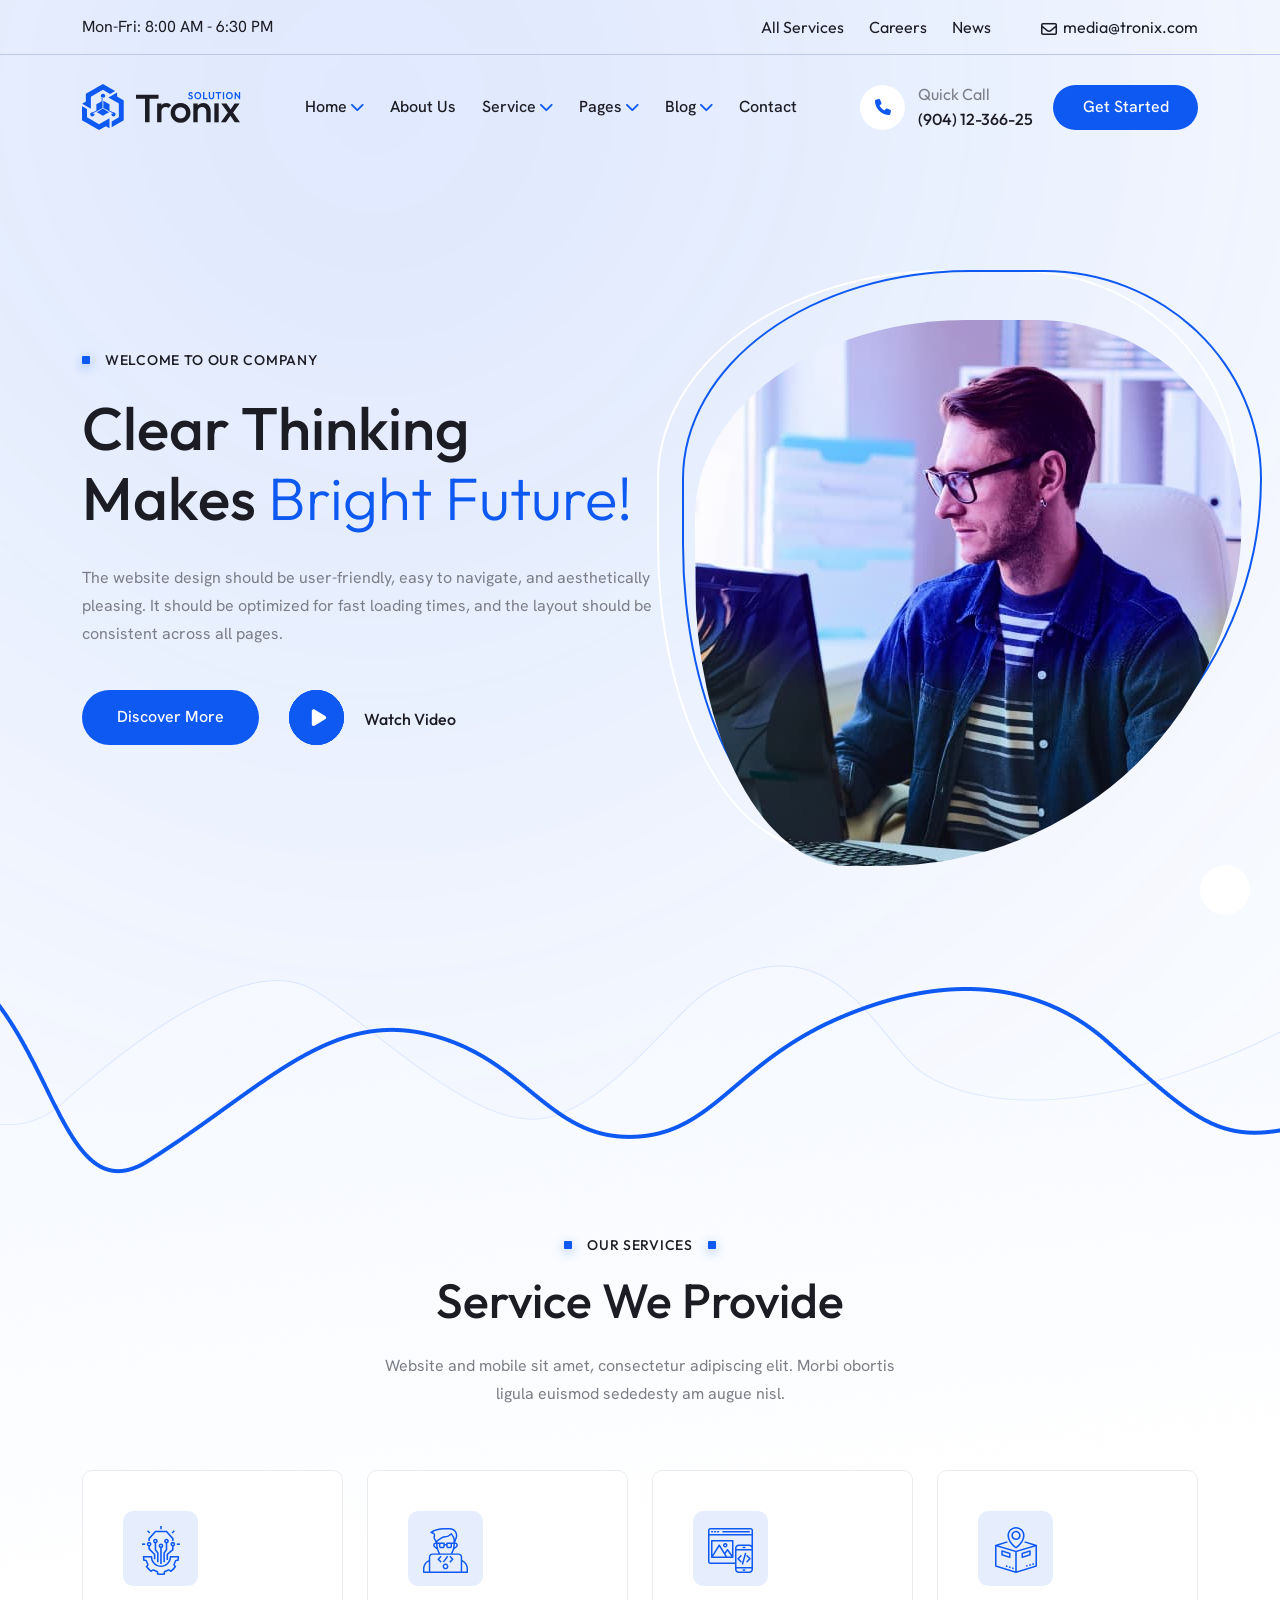
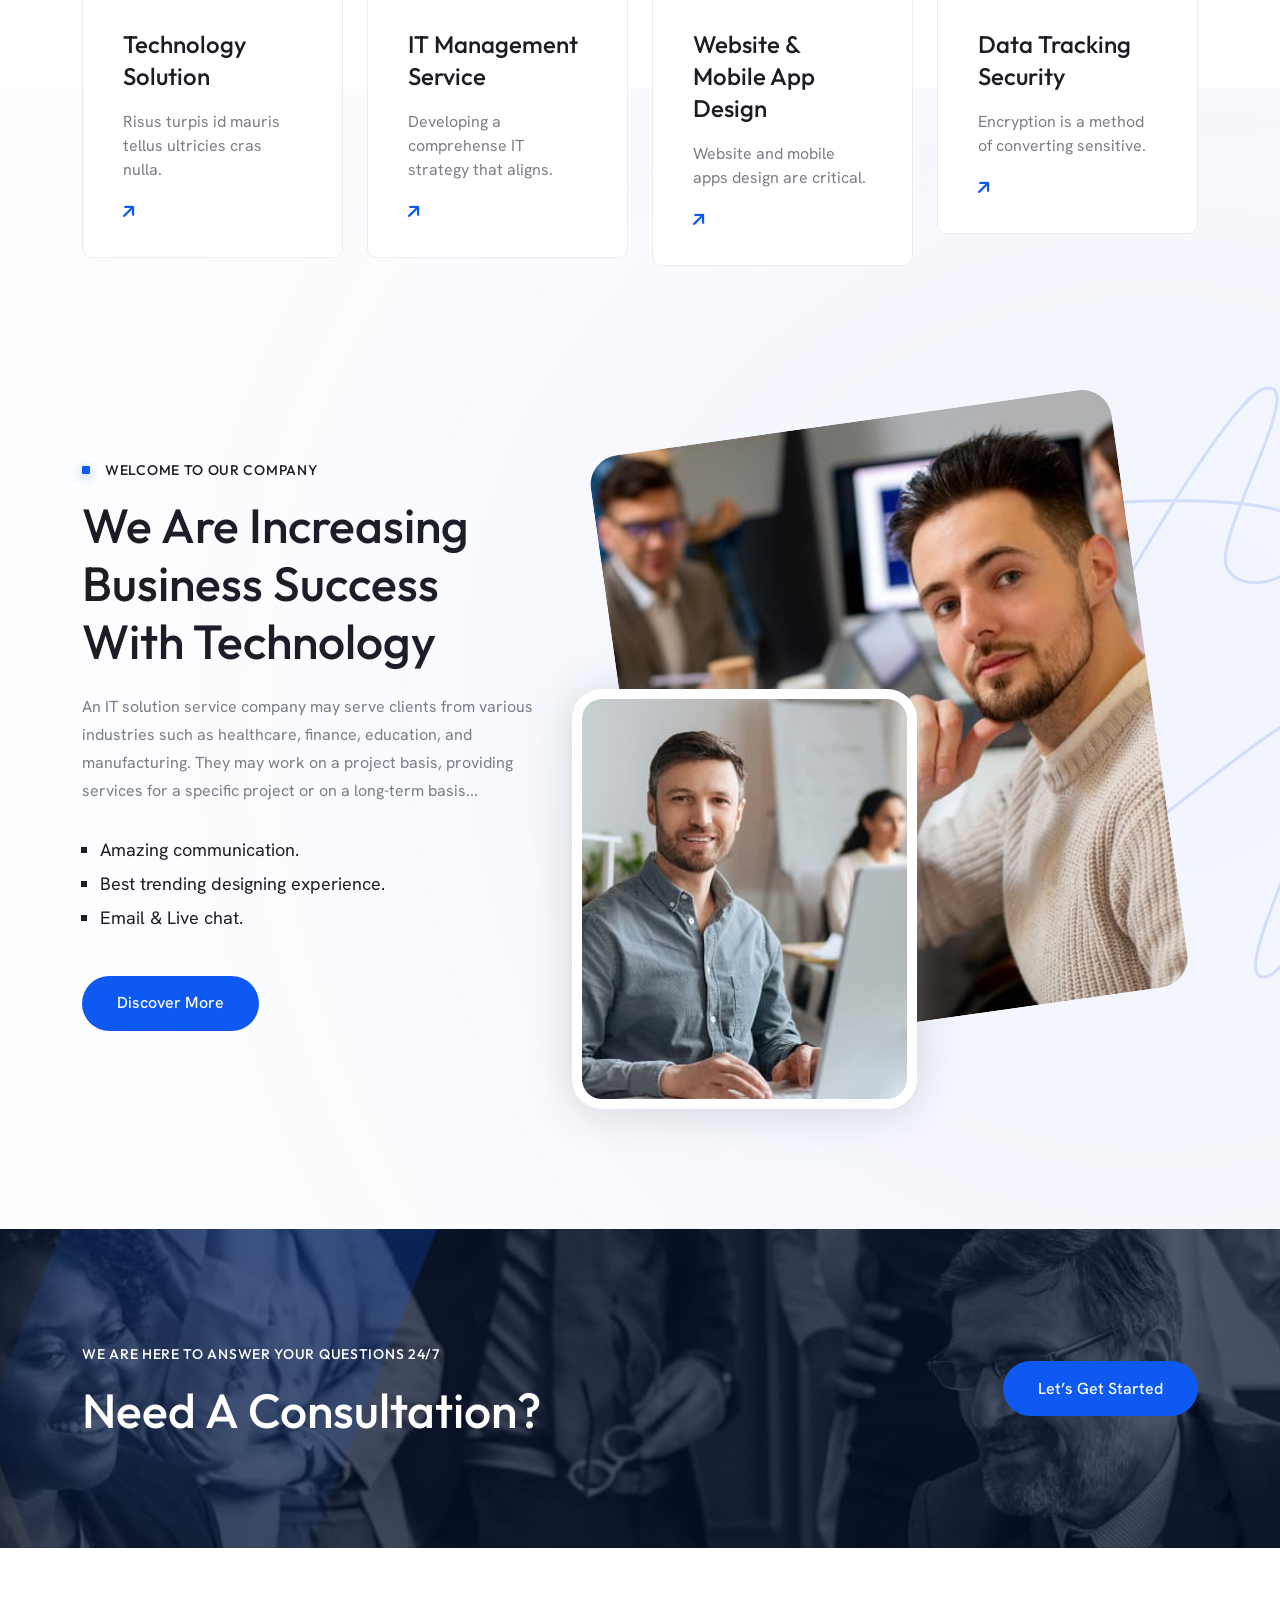
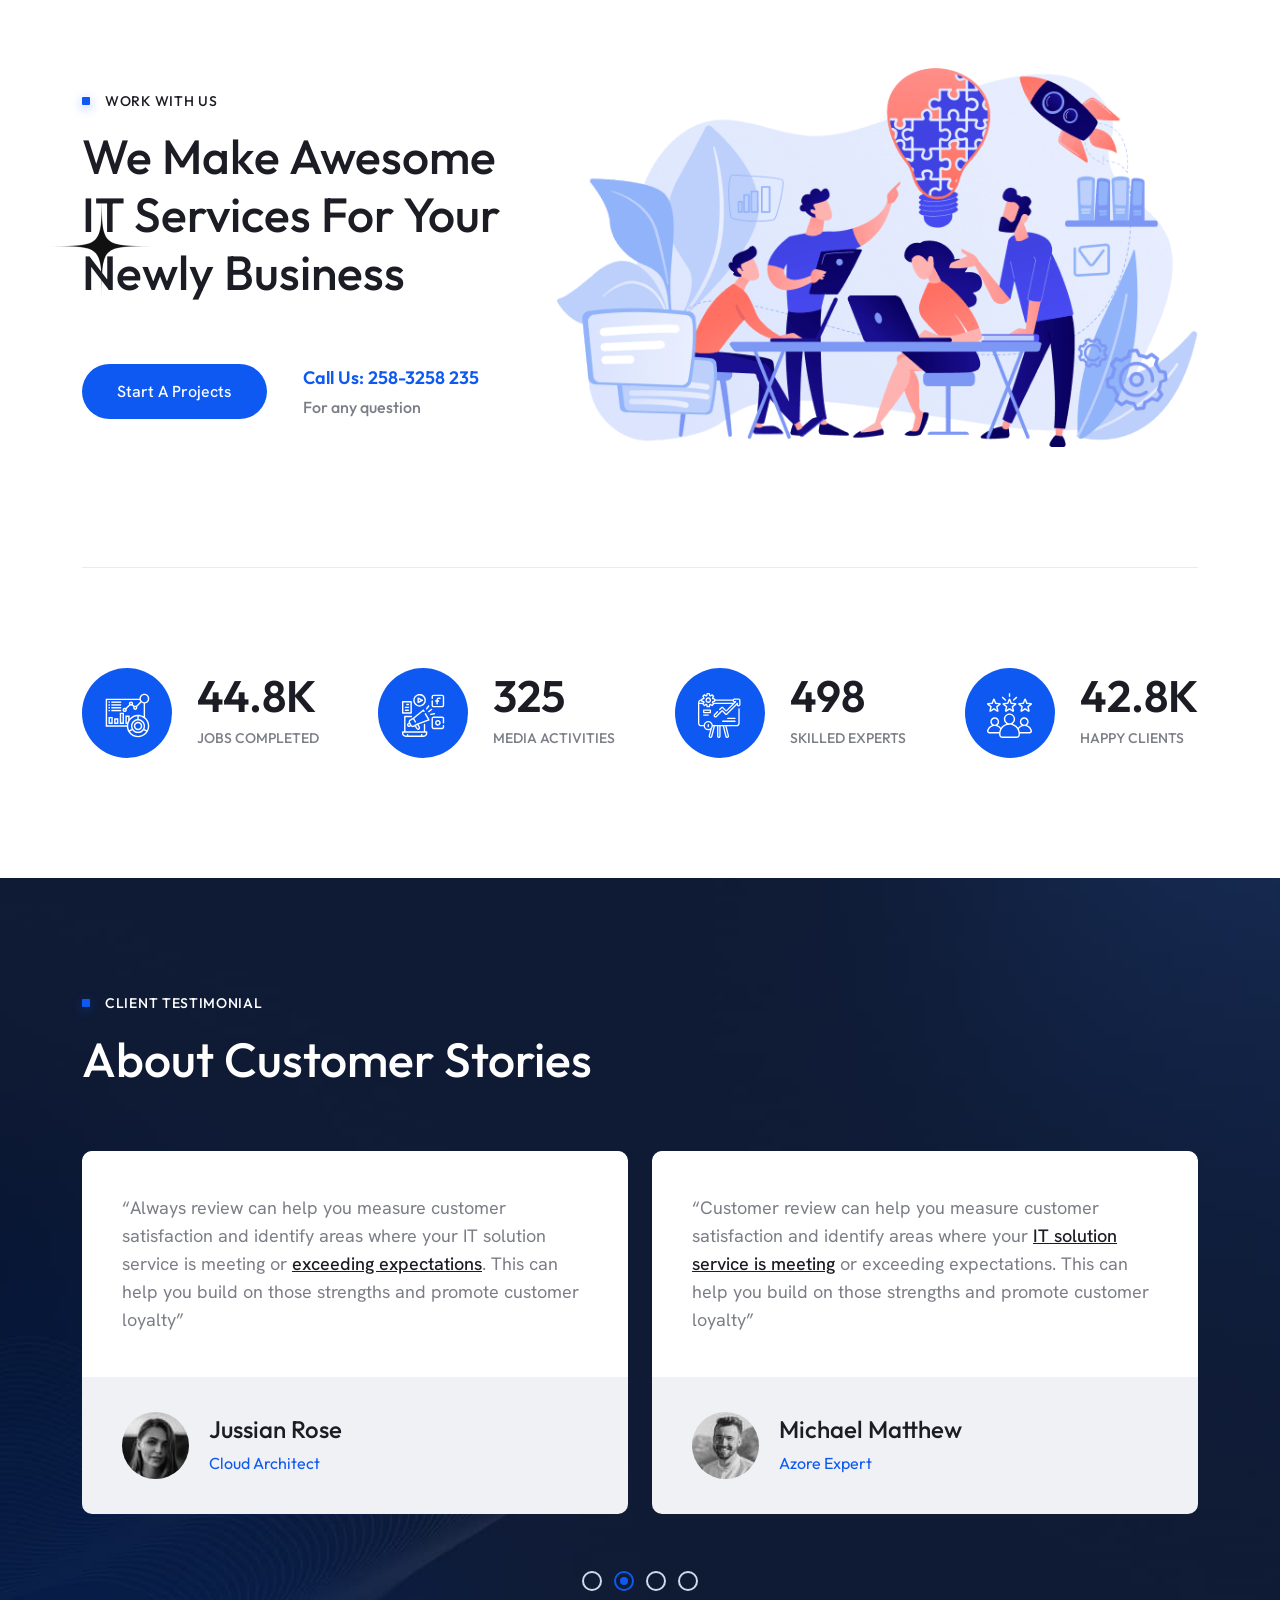
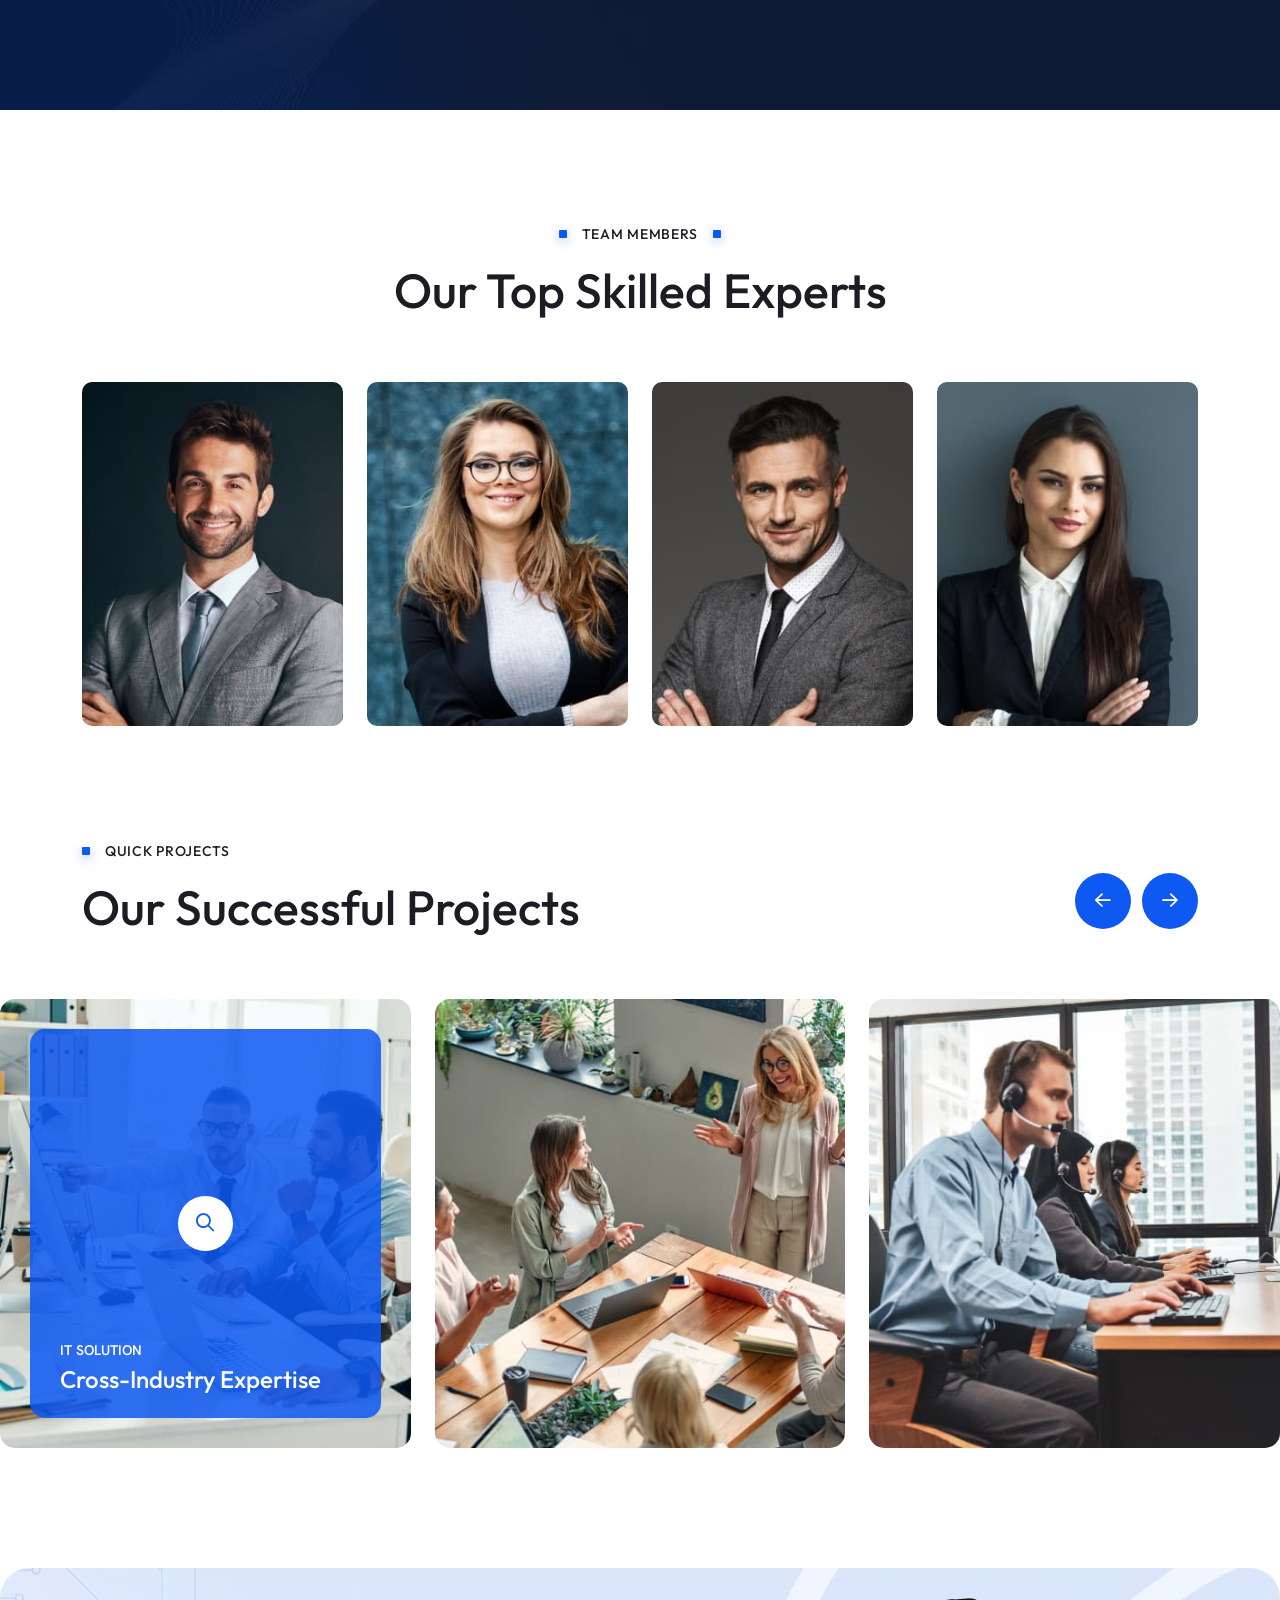
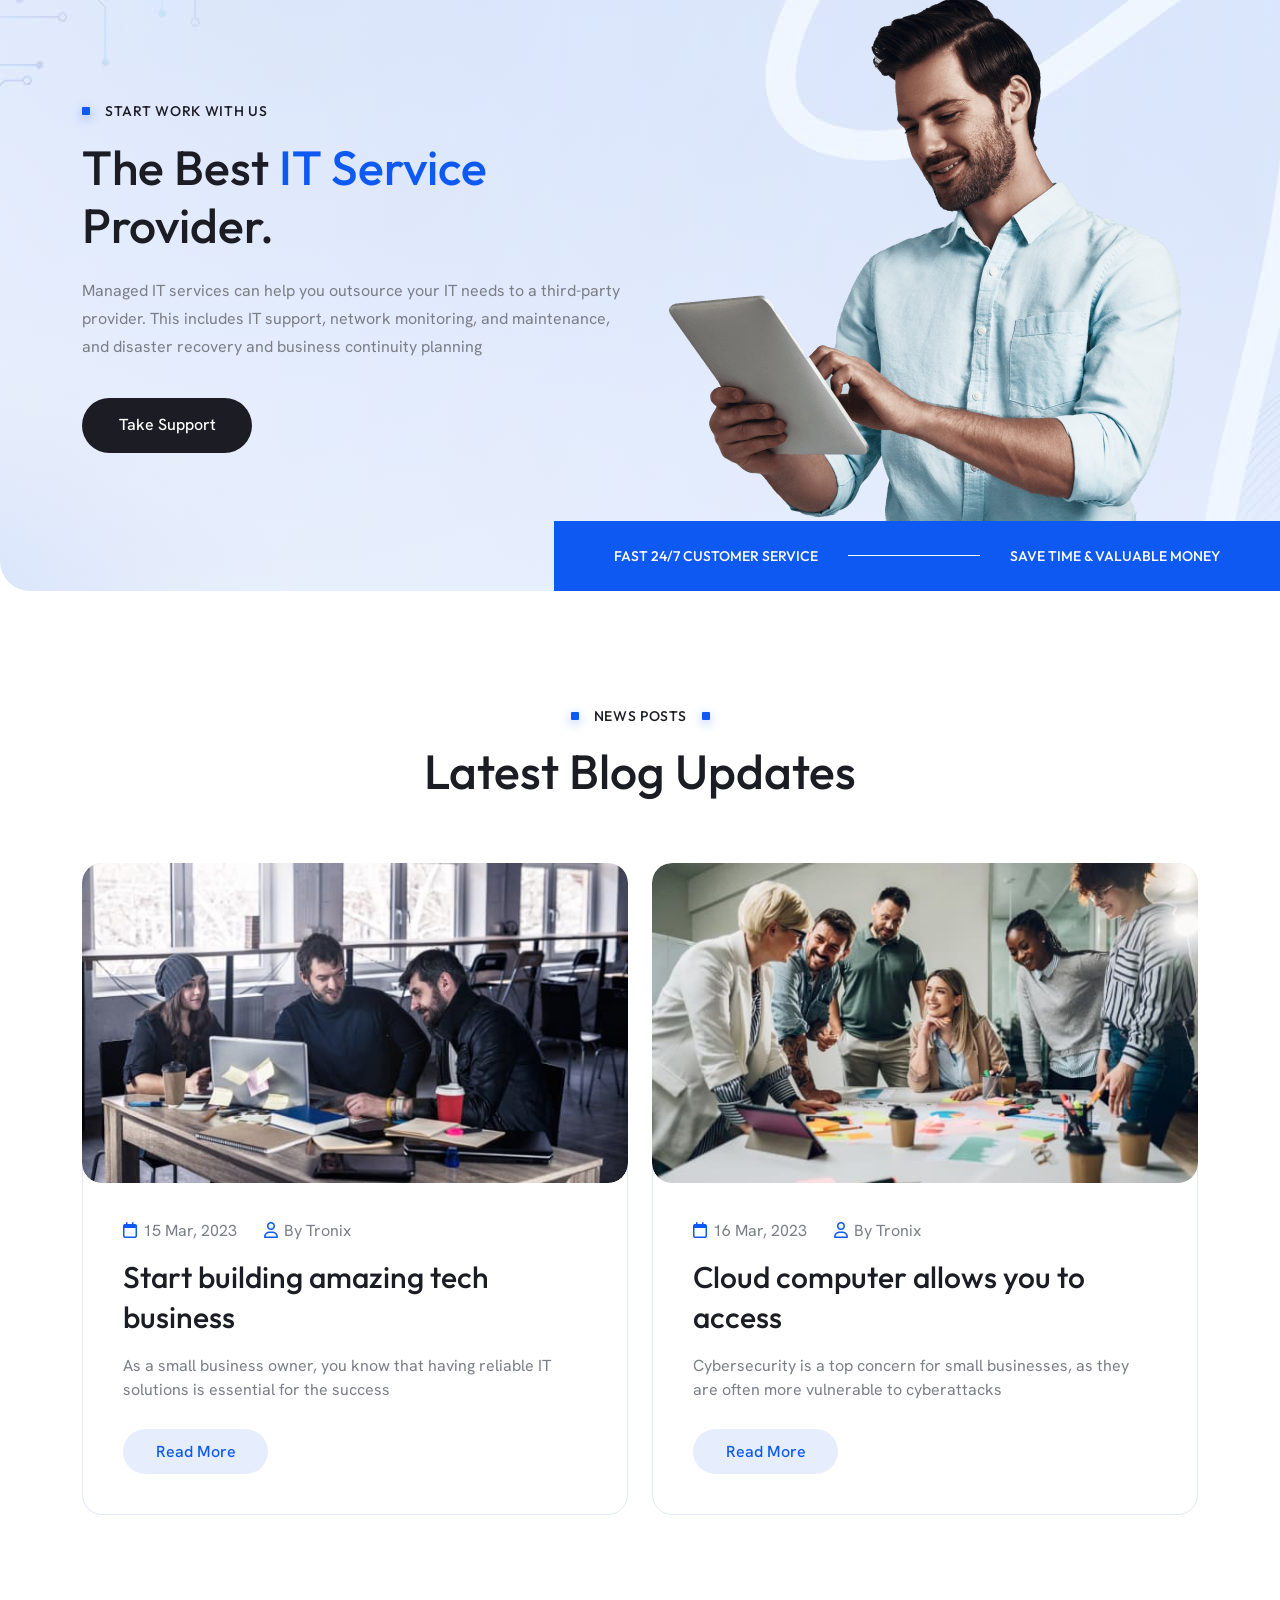
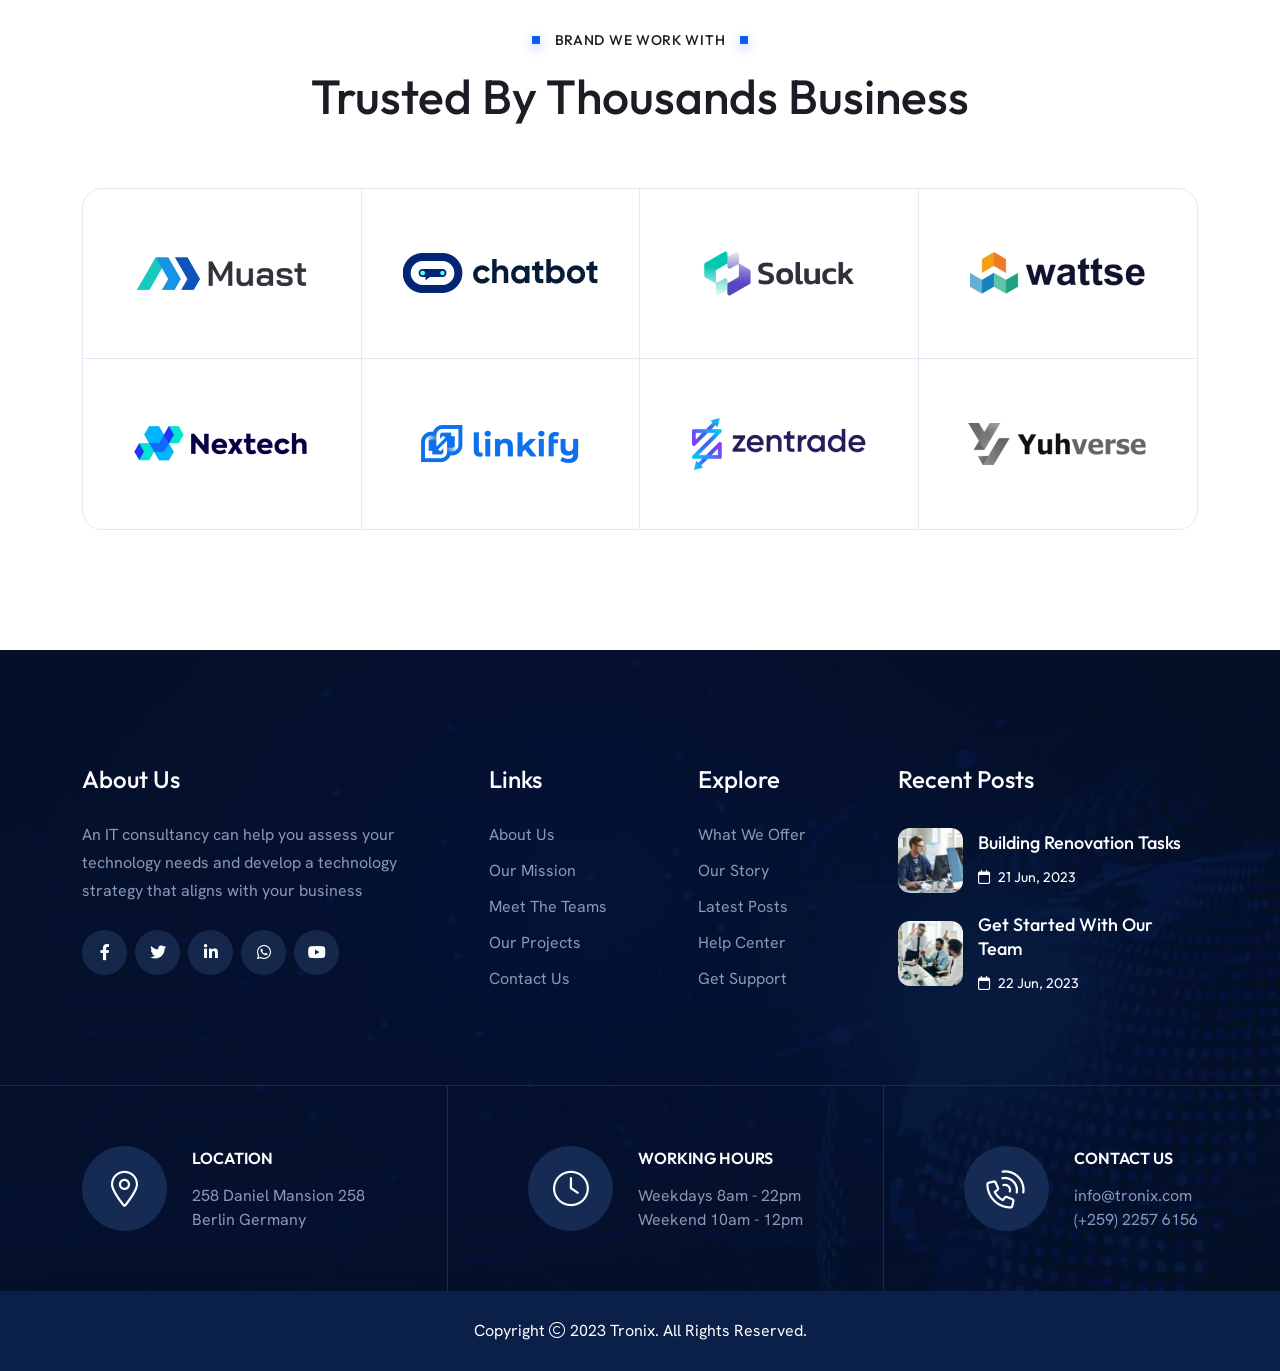
==== index.html @ 998945c1 "Website" ====
<!doctype html><html class="no-js" lang="zxx">
<!-- Mirrored from html.onertheme.com/tronix/index.html by HTTrack Website Copier/3.x [XR&CO'2014], Thu, 12 Sep 2024 17:45:44 GMT -->
<head><meta charset="utf-8"><meta http-equiv="x-ua-compatible" content="ie=edge"><title>Tronix - IT Service And Technology HTML Template - Home One</title><meta name="author" content="Tronix"><meta name="description" content="Tronix - IT Service And Technology HTML Template"><meta name="keywords" content="Tronix - IT Service And Technology HTML Template"><meta name="robots" content="INDEX,FOLLOW"><meta name="viewport" content="width=device-width,initial-scale=1,shrink-to-fit=no"><link rel="apple-touch-icon" sizes="57x57" href="assets/img/favicons/apple-icon-57x57.png"><link rel="apple-touch-icon" sizes="60x60" href="assets/img/favicons/apple-icon-60x60.png"><link rel="apple-touch-icon" sizes="72x72" href="assets/img/favicons/apple-icon-72x72.png"><link rel="apple-touch-icon" sizes="76x76" href="assets/img/favicons/apple-icon-76x76.png"><link rel="apple-touch-icon" sizes="114x114" href="assets/img/favicons/apple-icon-114x114.png"><link rel="apple-touch-icon" sizes="120x120" href="assets/img/favicons/apple-icon-120x120.png"><link rel="apple-touch-icon" sizes="144x144" href="assets/img/favicons/apple-icon-144x144.png"><link rel="apple-touch-icon" sizes="152x152" href="assets/img/favicons/apple-icon-152x152.png"><link rel="apple-touch-icon" sizes="180x180" href="assets/img/favicons/apple-icon-180x180.png"><link rel="icon" type="image/png" sizes="192x192" href="assets/img/favicons/android-icon-192x192.png"><link rel="icon" type="image/png" sizes="32x32" href="assets/img/favicons/favicon-32x32.png"><link rel="icon" type="image/png" sizes="96x96" href="assets/img/favicons/favicon-96x96.png"><link rel="icon" type="image/png" sizes="16x16" href="assets/img/favicons/favicon-16x16.png"><link rel="manifest" href="assets/img/favicons/manifest.json"><meta name="msapplication-TileColor" content="#ffffff"><meta name="msapplication-TileImage" content="assets/img/favicons/ms-icon-144x144.png"><meta name="theme-color" content="#ffffff"><link rel="preconnect" href="https://fonts.googleapis.com/"><link rel="preconnect" href="https://fonts.gstatic.com/" crossorigin><link href="https://fonts.googleapis.com/css2?family=Hanken+Grotesk:wght@100;200;300;400;500;600;700;800&amp;family=Outfit:wght@300;400;500;600;700;800;900&amp;display=swap" rel="stylesheet"><link rel="stylesheet" href="assets/css/app.min.css"><link rel="stylesheet" href="assets/css/fontawesome.min.css"><link rel="stylesheet" href="assets/css/style.css"></head><body><div class="preloader"><button class="ot-btn preloaderCls style3">Cancel Preloader</button><div class="preloader-inner"><span class="loader"></span></div></div><div class="ot-menu-wrapper"><div class="ot-menu-area text-center"><button class="ot-menu-toggle"><i class="fal fa-times"></i></button><div class="mobile-logo"><a href="index.html"><img src="assets/img/logo.svg" alt="Tronix"></a></div><div class="ot-mobile-menu"><ul><li class="menu-item-has-children"><a href="index.html">Home</a><ul class="sub-menu"><li><a href="index.html">Home One</a></li><li><a href="index-2.html">Home Two</a></li><li><a href="index-3.html">Home Three</a></li></ul></li><li><a href="about.html">About Us</a></li><li class="menu-item-has-children"><a href="#">Service</a><ul class="sub-menu"><li><a href="service.html">Service</a></li><li><a href="service-details.html">Service Details</a></li></ul></li><li class="menu-item-has-children"><a href="#">Pages</a><ul class="sub-menu"><li><a href="team.html">Team</a></li><li><a href="team-details.html">Team Details</a></li><li><a href="pricing.html">Pricing Plans</a></li><li><a href="project.html">Project Gallery</a></li><li><a href="project-details.html">Project Details</a></li></ul></li><li class="menu-item-has-children"><a href="#">Blog</a><ul class="sub-menu"><li><a href="blog.html">Blog</a></li><li><a href="blog-grid.html">Blog Grid Style</a></li><li><a href="blog-details.html">Blog Details</a></li></ul></li><li><a href="contact.html">Contact</a></li></ul></div></div></div><header class="ot-header header-layout1"><div class="header-top"><div class="container"><div class="row justify-content-center justify-content-lg-between align-items-center gy-2"><div class="col-auto d-none d-lg-block"><p class="header-notice">Mon-Fri: 8:00 AM - 6:30 PM</p></div><div class="col-auto"><div class="header-links2"><ul><li class="d-none d-sm-inline-block"><div class="links-menu"><ul><li><a href="service.html">All Services</a></li><li><a href="about.html">Careers</a></li><li><a href="about.html">News</a></li></ul></div></li><li><i class="far fa-envelope"></i><a href="mailto:media@tronix.com">media@tronix.com</a></li></ul></div></div></div></div></div><div class="sticky-wrapper"><div class="menu-area"><div class="container"><div class="row align-items-center justify-content-between"><div class="col-auto"><div class="header-logo"><a href="index.html"><img src="assets/img/logo.svg" alt="Tronix"></a></div></div><div class="col-auto"><nav class="main-menu d-none d-lg-inline-block"><ul><li class="menu-item-has-children"><a href="index.html">Home</a><ul class="sub-menu"><li><a href="index.html">Home One</a></li><li><a href="index-2.html">Home Two</a></li><li><a href="index-3.html">Home Three</a></li></ul></li><li><a href="about.html">About Us</a></li><li class="menu-item-has-children"><a href="#">Service</a><ul class="sub-menu"><li><a href="service.html">Service</a></li><li><a href="service-details.html">Service Details</a></li></ul></li><li class="menu-item-has-children"><a href="#">Pages</a><ul class="sub-menu"><li><a href="team.html">Team</a></li><li><a href="team-details.html">Team Details</a></li><li><a href="pricing.html">Pricing Plans</a></li><li><a href="project.html">Project Gallery</a></li><li><a href="project-details.html">Project Details</a></li></ul></li><li class="menu-item-has-children"><a href="#">Blog</a><ul class="sub-menu"><li><a href="blog.html">Blog</a></li><li><a href="blog-grid.html">Blog Grid Style</a></li><li><a href="blog-details.html">Blog Details</a></li></ul></li><li><a href="contact.html">Contact</a></li></ul></nav><button type="button" class="ot-menu-toggle d-block d-lg-none"><i class="far fa-bars"></i></button></div><div class="col-auto d-none d-xl-block"><div class="header-button"><div class="call-btn"><div class="icon-btn"><i class="fas fa-phone"></i></div><div class="media-body"><span class="box-subtitle">Quick Call</span><h4 class="box-title"><a href="tel:+9041236625">(904) 12-366-25</a></h4></div></div><a href="contact.html" class="ot-btn btn-sm">Get Started</a></div></div></div></div></div></div></header><div class="ot-hero-wrapper hero-1" id="hero"><div class="hero-circle"></div><div class="hero-shape1"></div><div class="hero-inner"><div class="container"><div class="hero-style1"><span class="sub-title"><span class="text">Welcome To Our Company</span></span><h1 class="hero-title"><span class="title1">Clear Thinking</span> <span class="title2">Makes <span>Bright Future!</span></span></h1><p class="hero-text">The website design should be user-friendly, easy to navigate, and aesthetically pleasing. It should be optimized for fast loading times, and the layout should be consistent across all pages.</p><div class="btn-group"><a href="about.html" class="ot-btn">Discover More</a> <a href="https://www.youtube.com/watch?v=_sI_Ps7JSEk" class="watch-btn popup-video"><div class="play-btn"><i class="fas fa-play"></i></div><span class="text">Watch Video</span></a></div></div></div><div class="hero-img"><img src="assets/img/hero/hero_1_1.jpg" alt="Image"></div></div></div><section class="service-sec1" id="service-sec" data-bg-src="assets/img/bg/service_bg_1.png"><div class="container"><div class="row justify-content-center"><div class="col-xl-6 col-lg-7 col-md-8"><div class="title-area text-center"><span class="sub-title"><span class="text">Our services</span></span><h2 class="sec-title">Service We Provide</h2><p class="sec-text">Website and mobile sit amet, consectetur adipiscing elit. Morbi obortis ligula euismod sededesty am augue nisl.</p></div></div></div><div class="row gy-4 justify-content-center"><div class="col-xl-3 col-md-6"><div class="service-card"><div class="box-icon"><img src="assets/img/icon/service_card_1.svg" alt="Icon"></div><h3 class="box-title"><a href="service-details.html">Technology Solution</a></h3><p class="box-text">Risus turpis id mauris tellus ultricies cras nulla.</p><a href="service-details.html" class="box-btn"><i class="fas fa-arrow-up-right"></i></a></div></div><div class="col-xl-3 col-md-6"><div class="service-card"><div class="box-icon"><img src="assets/img/icon/service_card_2.svg" alt="Icon"></div><h3 class="box-title"><a href="service-details.html">IT Management Service</a></h3><p class="box-text">Developing a comprehense IT strategy that aligns.</p><a href="service-details.html" class="box-btn"><i class="fas fa-arrow-up-right"></i></a></div></div><div class="col-xl-3 col-md-6"><div class="service-card"><div class="box-icon"><img src="assets/img/icon/service_card_3.svg" alt="Icon"></div><h3 class="box-title"><a href="service-details.html">Website & Mobile App Design</a></h3><p class="box-text">Website and mobile apps design are critical.</p><a href="service-details.html" class="box-btn"><i class="fas fa-arrow-up-right"></i></a></div></div><div class="col-xl-3 col-md-6"><div class="service-card"><div class="box-icon"><img src="assets/img/icon/service_card_4.svg" alt="Icon"></div><h3 class="box-title"><a href="service-details.html">Data Tracking Security</a></h3><p class="box-text">Encryption is a method of converting sensitive.</p><a href="service-details.html" class="box-btn"><i class="fas fa-arrow-up-right"></i></a></div></div></div></div></section><div class="about-sec1" id="about-sec"><div class="container space"><div class="row align-items-center"><div class="col-xl-5 col-lg-6"><div class="title-area mb-37"><span class="sub-title"><span class="text">Welcome To Our Company</span></span><h2 class="sec-title">We Are Increasing Business Success With Technology</h2><p class="sec-text">An IT solution service company may serve clients from various industries such as healthcare, finance, education, and manufacturing. They may work on a project basis, providing services for a specific project or on a long-term basis...</p></div><div class="dot-list"><ul><li>Amazing communication.</li><li>Best trending designing experience.</li><li>Email & Live chat.</li></ul></div><div class="mt-45"><a href="about.html" class="ot-btn">Discover More</a></div></div><div class="col-xl-7 col-lg-6"><div class="img-box1"><div class="img1"><img src="assets/img/normal/about_1_1.jpg" alt="About"></div><div class="img2"><img src="assets/img/normal/about_1_2.jpg" alt="Image"></div><div class="shape1 jump-reverse"><img src="assets/img/normal/about_1_3.png" alt="Image"></div><div class="circle"></div></div></div></div></div></div><section class="space" data-bg-src="assets/img/bg/cta_bg_1.jpg"><div class="container"><div class="row gy-30 align-items-center justify-content-center justify-content-md-between"><div class="col-md-auto"><div class="title-area mb-0 text-center text-md-start"><span class="sub-title text-white">We are here to answer your questions 24/7</span><h2 class="sec-title text-white">Need A Consultation?</h2></div></div><div class="col-md-auto text-center"><a href="shop-details.html" class="ot-btn style3">Let’s Get Started</a></div></div></div></section><div class="space"><div class="shape-mockup spin" data-top="40%" data-left="4%"><img src="assets/img/shape/shape_1.png" alt="shape"></div><div class="container"><div class="row align-items-center"><div class="col-xl-5 col-lg-6 text-center text-lg-start"><div class="pe-xxl-5"><div class="title-area"><span class="sub-title"><span class="text">Work With Us</span></span><h2 class="sec-title">We Make Awesome IT Services For Your Newly Business</h2></div><div class="btn-group"><a href="contact.html" class="ot-btn">Start A Projects</a><div class="call-text"><h4 class="box-title">Call Us: 258-3258 235</h4><span class="box-text">For any question</span></div></div></div></div><div class="col-xl-7 col-lg-6"><div class="text-center mt-40 mt-lg-0"><img src="assets/img/normal/vector_1.png" alt="vector"></div></div></div></div></div><div class=""><div class="container"><div class="counter-card-wrap"><div class="counter-card"><div class="box-icon"><img src="assets/img/icon/counter_1_1.svg" alt="Icon"></div><div class="media-body"><h2 class="box-number"><span class="counter-number">44.8</span>K</h2><span class="box-text">JOBS COMPLETED</span></div></div><div class="counter-card"><div class="box-icon"><img src="assets/img/icon/counter_1_2.svg" alt="Icon"></div><div class="media-body"><h2 class="box-number"><span class="counter-number">325</span></h2><span class="box-text">MEDIA ACTIVITIES</span></div></div><div class="counter-card"><div class="box-icon"><img src="assets/img/icon/counter_1_3.svg" alt="Icon"></div><div class="media-body"><h2 class="box-number"><span class="counter-number">498</span></h2><span class="box-text">SKILLED EXPERTS</span></div></div><div class="counter-card"><div class="box-icon"><img src="assets/img/icon/counter_1_4.svg" alt="Icon"></div><div class="media-body"><h2 class="box-number"><span class="counter-number">42.8</span>K</h2><span class="box-text">HAPPY CLIENTS</span></div></div></div></div></div><section class="space" id="testi-sec" data-bg-src="assets/img/bg/testi_bg_1.jpg"><div class="container"><div class="title-area"><span class="sub-title text-white"><span class="text">Client Testimonial</span></span><h2 class="sec-title text-white">About Customer Stories</h2></div><div class="swiper ot-slider has-shadow" id="testiSlider1" data-slider-options='{"breakpoints":{"0":{"slidesPerView":1},"576":{"slidesPerView":"1"},"768":{"slidesPerView":"1"},"992":{"slidesPerView":"2"},"1200":{"slidesPerView":"2"}}}'><div class="swiper-wrapper"><div class="swiper-slide"><div class="testi-card"><p class="box-text">“Customer review can help you measure customer satisfaction and identify areas where your <u>IT solution service is meeting</u> or exceeding expectations. This can help you build on those strengths and promote customer loyalty”</p><div class="box-profile"><div class="box-img"><img src="assets/img/testimonial/testi_1_1.jpg" alt="Avater"></div><div class="media-body"><h3 class="box-title">Edward Daniel</h3><span class="box-desig">Sales Engineer</span></div></div></div></div><div class="swiper-slide"><div class="testi-card"><p class="box-text">“Always review can help you measure customer satisfaction and identify areas where your IT solution service is meeting or <u>exceeding expectations</u>. This can help you build on those strengths and promote customer loyalty”</p><div class="box-profile"><div class="box-img"><img src="assets/img/testimonial/testi_1_2.jpg" alt="Avater"></div><div class="media-body"><h3 class="box-title">Jussian Rose</h3><span class="box-desig">Cloud Architect</span></div></div></div></div><div class="swiper-slide"><div class="testi-card"><p class="box-text">“Customer review can help you measure customer satisfaction and identify areas where your <u>IT solution service is meeting</u> or exceeding expectations. This can help you build on those strengths and promote customer loyalty”</p><div class="box-profile"><div class="box-img"><img src="assets/img/testimonial/testi_1_3.jpg" alt="Avater"></div><div class="media-body"><h3 class="box-title">Michael Matthew</h3><span class="box-desig">Azore Expert</span></div></div></div></div><div class="swiper-slide"><div class="testi-card"><p class="box-text">“Positive review can help you measure customer satisfaction and identify areas where your IT solution service is meeting or <u>exceeding expectations</u>. This can help you build on those strengths and promote customer loyalty”</p><div class="box-profile"><div class="box-img"><img src="assets/img/testimonial/testi_1_4.jpg" alt="Avater"></div><div class="media-body"><h3 class="box-title">Justin Dacosta</h3><span class="box-desig">Cloud Architect</span></div></div></div></div></div><div class="slider-pagination"></div></div></div></section><section class="space"><div class="container z-index-common"><div class="title-area text-center"><span class="sub-title"><span class="text">Team Members</span></span><h2 class="sec-title">Our Top Skilled Experts</h2></div><div class="swiper ot-slider has-shadow" id="teamSlider1" data-slider-options='{"breakpoints":{"0":{"slidesPerView":1},"576":{"slidesPerView":"2"},"768":{"slidesPerView":"2"},"992":{"slidesPerView":"3"},"1200":{"slidesPerView":"4"}}}'><div class="swiper-wrapper"><div class="swiper-slide"><div class="ot-team team-card"><div class="box-img"><img src="assets/img/team/team_1_1.jpg" alt="Team"></div><div class="box-content"><h3 class="box-title"><a href="team-details.html">Rocky Morgan</a></h3><span class="box-desig">CEO Founder</span><div class="ot-social"><a target="_blank" href="https://facebook.com/"><i class="fab fa-facebook-f"></i></a> <a target="_blank" href="https://twitter.com/"><i class="fab fa-twitter"></i></a> <a target="_blank" href="https://instagram.com/"><i class="fab fa-instagram"></i></a> <a target="_blank" href="https://linkedin.com/"><i class="fab fa-linkedin-in"></i></a></div></div></div></div><div class="swiper-slide"><div class="ot-team team-card"><div class="box-img"><img src="assets/img/team/team_1_2.jpg" alt="Team"></div><div class="box-content"><h3 class="box-title"><a href="team-details.html">Eliana Bellin</a></h3><span class="box-desig">Marketer</span><div class="ot-social"><a target="_blank" href="https://facebook.com/"><i class="fab fa-facebook-f"></i></a> <a target="_blank" href="https://twitter.com/"><i class="fab fa-twitter"></i></a> <a target="_blank" href="https://instagram.com/"><i class="fab fa-instagram"></i></a> <a target="_blank" href="https://linkedin.com/"><i class="fab fa-linkedin-in"></i></a></div></div></div></div><div class="swiper-slide"><div class="ot-team team-card"><div class="box-img"><img src="assets/img/team/team_1_3.jpg" alt="Team"></div><div class="box-content"><h3 class="box-title"><a href="team-details.html">Emanuel Macu</a></h3><span class="box-desig">Designer</span><div class="ot-social"><a target="_blank" href="https://facebook.com/"><i class="fab fa-facebook-f"></i></a> <a target="_blank" href="https://twitter.com/"><i class="fab fa-twitter"></i></a> <a target="_blank" href="https://instagram.com/"><i class="fab fa-instagram"></i></a> <a target="_blank" href="https://linkedin.com/"><i class="fab fa-linkedin-in"></i></a></div></div></div></div><div class="swiper-slide"><div class="ot-team team-card"><div class="box-img"><img src="assets/img/team/team_1_4.jpg" alt="Team"></div><div class="box-content"><h3 class="box-title"><a href="team-details.html">Donne Joanne</a></h3><span class="box-desig">Developer</span><div class="ot-social"><a target="_blank" href="https://facebook.com/"><i class="fab fa-facebook-f"></i></a> <a target="_blank" href="https://twitter.com/"><i class="fab fa-twitter"></i></a> <a target="_blank" href="https://instagram.com/"><i class="fab fa-instagram"></i></a> <a target="_blank" href="https://linkedin.com/"><i class="fab fa-linkedin-in"></i></a></div></div></div></div></div></div></div></section><div class="overflow-hidden space-bottom"><div class="container"><div class="row justify-content-lg-between justify-content-center align-items-end"><div class="col-lg"><div class="title-area text-center text-lg-start"><span class="sub-title"><span class="text">Quick Projects</span></span><h2 class="sec-title">Our Successful Projects</h2></div></div><div class="col-lg-auto d-none d-lg-block"><div class="sec-btn"><div class="icon-box"><button data-slider-prev="#gallerySlider1" class="slider-arrow default"><i class="far fa-arrow-left"></i></button> <button data-slider-next="#gallerySlider1" class="slider-arrow default"><i class="far fa-arrow-right"></i></button></div></div></div></div></div><div class=""><div class="swiper ot-slider has-shadow" id="gallerySlider1" data-slider-options='{"breakpoints":{"0":{"slidesPerView":1},"576":{"slidesPerView":"1"},"768":{"slidesPerView":"2"},"992":{"slidesPerView":"2"},"1200":{"slidesPerView":"3"},"1400":{"slidesPerView":"4"}}}'><div class="swiper-wrapper"><div class="swiper-slide"><div class="gallery-card"><div class="box-img"><img src="assets/img/gallery/gallery_1_1.jpg" alt="gallery image"> <a href="assets/img/gallery/gallery_1_1.jpg" class="icon-btn popup-image"><i class="far fa-search"></i></a></div><div class="box-content"><p class="box-subtitle">IT Solution</p><h3 class="box-title"><a href="project-details.html">Cross-Industry Expertise</a></h3></div></div></div><div class="swiper-slide"><div class="gallery-card"><div class="box-img"><img src="assets/img/gallery/gallery_1_2.jpg" alt="gallery image"> <a href="assets/img/gallery/gallery_1_2.jpg" class="icon-btn popup-image"><i class="far fa-search"></i></a></div><div class="box-content"><p class="box-subtitle">IT Solution</p><h3 class="box-title"><a href="project-details.html">Business Solution</a></h3></div></div></div><div class="swiper-slide"><div class="gallery-card"><div class="box-img"><img src="assets/img/gallery/gallery_1_3.jpg" alt="gallery image"> <a href="assets/img/gallery/gallery_1_3.jpg" class="icon-btn popup-image"><i class="far fa-search"></i></a></div><div class="box-content"><p class="box-subtitle">IT Solution</p><h3 class="box-title"><a href="project-details.html">Service Consoltation</a></h3></div></div></div><div class="swiper-slide"><div class="gallery-card"><div class="box-img"><img src="assets/img/gallery/gallery_1_4.jpg" alt="gallery image"> <a href="assets/img/gallery/gallery_1_4.jpg" class="icon-btn popup-image"><i class="far fa-search"></i></a></div><div class="box-content"><p class="box-subtitle">IT Solution</p><h3 class="box-title"><a href="project-details.html">Website Security</a></h3></div></div></div><div class="swiper-slide"><div class="gallery-card"><div class="box-img"><img src="assets/img/gallery/gallery_1_1.jpg" alt="gallery image"> <a href="assets/img/gallery/gallery_1_1.jpg" class="icon-btn popup-image"><i class="far fa-search"></i></a></div><div class="box-content"><p class="box-subtitle">IT Solution</p><h3 class="box-title"><a href="project-details.html">Cross-Industry Expertise</a></h3></div></div></div><div class="swiper-slide"><div class="gallery-card"><div class="box-img"><img src="assets/img/gallery/gallery_1_2.jpg" alt="gallery image"> <a href="assets/img/gallery/gallery_1_2.jpg" class="icon-btn popup-image"><i class="far fa-search"></i></a></div><div class="box-content"><p class="box-subtitle">IT Solution</p><h3 class="box-title"><a href="project-details.html">Business Solution</a></h3></div></div></div><div class="swiper-slide"><div class="gallery-card"><div class="box-img"><img src="assets/img/gallery/gallery_1_3.jpg" alt="gallery image"> <a href="assets/img/gallery/gallery_1_3.jpg" class="icon-btn popup-image"><i class="far fa-search"></i></a></div><div class="box-content"><p class="box-subtitle">IT Solution</p><h3 class="box-title"><a href="project-details.html">Service Consoltation</a></h3></div></div></div><div class="swiper-slide"><div class="gallery-card"><div class="box-img"><img src="assets/img/gallery/gallery_1_4.jpg" alt="gallery image"> <a href="assets/img/gallery/gallery_1_4.jpg" class="icon-btn popup-image"><i class="far fa-search"></i></a></div><div class="box-content"><p class="box-subtitle">IT Solution</p><h3 class="box-title"><a href="project-details.html">Website Security</a></h3></div></div></div></div></div><div class="d-block d-lg-none mt-40 text-center"><div class="icon-box"><button data-slider-prev="#gallerySlider1" class="slider-arrow default"><i class="far fa-arrow-left"></i></button> <button data-slider-next="#gallerySlider1" class="slider-arrow default"><i class="far fa-arrow-right"></i></button></div></div></div></div><section class="cta-sec2" data-bg-src="assets/img/bg/cta_bg_2.jpg"><div class="container"><div class="row gy-30 align-items-center"><div class="col-lg-6 text-center text-lg-start"><div class="title-area mb-37"><span class="sub-title"><span class="text">Start Work With Us</span></span><h2 class="sec-title">The Best <span class="text-theme">IT Service</span><br>Provider.</h2><p class="sec-text">Managed IT services can help you outsource your IT needs to a third-party provider. This includes IT support, network monitoring, and maintenance, and disaster recovery and business continuity planning</p></div><a href="about.html" class="ot-btn style4">Take Support</a></div><div class="col-lg-6"><div class="img-box2"><img src="assets/img/normal/cta_1.png" alt="cta"></div></div></div></div><div class="cta-texts"><span class="text">Fast 24/7 Customer Service</span><div class="line"></div><span class="text">Save time & valuable money</span></div></section><section class="overflow-hidden space" id="blog-sec"><div class="container"><div class="title-area text-center"><span class="sub-title"><span class="text">News Posts</span></span><h2 class="sec-title">Latest Blog Updates</h2></div><div class="row gx-44 gy-30"><div class="col-lg-6"><div class="blog-box"><div class="blog-img"><img src="assets/img/blog/blog_2_1.jpg" alt="blog image"></div><div class="blog-content"><div class="blog-meta"><a href="blog.html"><i class="far fa-calendar"></i>15 Mar, 2023</a> <a class="author" href="blog.html"><i class="far fa-user"></i>By Tronix</a></div><h3 class="box-title"><a href="blog-details.html">Start building amazing tech business</a></h3><p class="box-text">As a small business owner, you know that having reliable IT solutions is essential for the success</p><a href="blog-details.html" class="ot-btn btn-sm">Read More</a></div></div></div><div class="col-lg-6"><div class="blog-box"><div class="blog-img"><img src="assets/img/blog/blog_2_2.jpg" alt="blog image"></div><div class="blog-content"><div class="blog-meta"><a href="blog.html"><i class="far fa-calendar"></i>16 Mar, 2023</a> <a class="author" href="blog.html"><i class="far fa-user"></i>By Tronix</a></div><h3 class="box-title"><a href="blog-details.html">Cloud computer allows you to access</a></h3><p class="box-text">Cybersecurity is a top concern for small businesses, as they are often more vulnerable to cyberattacks</p><a href="blog-details.html" class="ot-btn btn-sm">Read More</a></div></div></div></div></div></section><div class="space-bottom"><div class="container"><div class="title-area text-center"><span class="sub-title"><span class="text">Brand We Work With</span></span><h2 class="sec-title">Trusted by thousands Business</h2></div><div class="brand-grid-wrap"><div class="brand-grid"><img src="assets/img/brand/brand_1_1.png" alt="Brand Logo"></div><div class="brand-grid"><img src="assets/img/brand/brand_1_2.png" alt="Brand Logo"></div><div class="brand-grid"><img src="assets/img/brand/brand_1_3.png" alt="Brand Logo"></div><div class="brand-grid"><img src="assets/img/brand/brand_1_4.png" alt="Brand Logo"></div><div class="brand-grid"><img src="assets/img/brand/brand_1_5.png" alt="Brand Logo"></div><div class="brand-grid"><img src="assets/img/brand/brand_1_6.png" alt="Brand Logo"></div><div class="brand-grid"><img src="assets/img/brand/brand_1_7.png" alt="Brand Logo"></div><div class="brand-grid"><img src="assets/img/brand/brand_1_8.png" alt="Brand Logo"></div></div></div></div><footer class="footer-wrapper footer-layout1" data-bg-src="assets/img/bg/footer_bg_1.jpg"><div class="widget-area"><div class="container"><div class="row justify-content-between"><div class="col-md-6 col-xl-auto"><div class="widget footer-widget"><h3 class="widget_title">About Us</h3><div class="ot-widget-about"><p class="footer-text">An IT consultancy can help you assess your technology needs and develop a technology strategy that aligns with your business</p><div class="ot-social"><a href="https://www.facebook.com/"><i class="fab fa-facebook-f"></i></a> <a href="https://www.twitter.com/"><i class="fab fa-twitter"></i></a> <a href="https://www.linkedin.com/"><i class="fab fa-linkedin-in"></i></a> <a href="https://www.whatsapp.com/"><i class="fab fa-whatsapp"></i></a> <a href="https://www.youtube.com/"><i class="fab fa-youtube"></i></a></div></div></div></div><div class="col-md-6 col-xl-auto"><div class="widget widget_nav_menu footer-widget"><h3 class="widget_title">Links</h3><div class="menu-all-pages-container"><ul class="menu"><li><a href="about.html">About Us</a></li><li><a href="about.html">Our Mission</a></li><li><a href="team.html">Meet The Teams</a></li><li><a href="project.html">Our Projects</a></li><li><a href="contact.html">Contact Us</a></li></ul></div></div></div><div class="col-md-6 col-xl-auto"><div class="widget widget_nav_menu footer-widget"><h3 class="widget_title">Explore</h3><div class="menu-all-pages-container"><ul class="menu"><li><a href="service.html">What We Offer</a></li><li><a href="about.html">Our Story</a></li><li><a href="blog.html">Latest Posts</a></li><li><a href="about.html">Help Center</a></li><li><a href="contact.html">Get Support</a></li></ul></div></div></div><div class="col-md-6 col-xl-auto"><div class="widget footer-widget"><h3 class="widget_title">Recent Posts</h3><div class="recent-post-wrap"><div class="recent-post"><div class="media-img"><a href="blog-details.html"><img src="assets/img/blog/recent-post-1-1.jpg" alt="Blog Image"></a></div><div class="media-body"><h4 class="post-title"><a class="text-inherit" href="blog-details.html">Building Renovation Tasks</a></h4><div class="recent-post-meta"><a href="blog.html"><i class="far fa-calendar"></i>21 Jun, 2023</a></div></div></div><div class="recent-post"><div class="media-img"><a href="blog-details.html"><img src="assets/img/blog/recent-post-1-2.jpg" alt="Blog Image"></a></div><div class="media-body"><h4 class="post-title"><a class="text-inherit" href="blog-details.html">Get Started With Our Team</a></h4><div class="recent-post-meta"><a href="blog.html"><i class="far fa-calendar"></i>22 Jun, 2023</a></div></div></div></div></div></div></div></div></div><div class="footer-bottom"><div class="container"><div class="footer-contact-wrap"><div class="footer-contact"><div class="box-icon icon-btn"><i class="fal fa-location-dot"></i></div><div class="media-body"><h4 class="box-title">Location</h4><p class="box-text">258 Daniel Mansion 258 Berlin Germany</p></div></div><div class="divider"></div><div class="footer-contact"><div class="box-icon icon-btn"><i class="fal fa-clock"></i></div><div class="media-body"><h4 class="box-title">Working Hours</h4><p class="box-text"><span>Weekdays 8am - 22pm</span><br><span>Weekend 10am - 12pm</span></p></div></div><div class="divider"></div><div class="footer-contact"><div class="box-icon icon-btn"><i class="fa-light fa-phone-volume"></i></div><div class="media-body"><h4 class="box-title">Contact Us</h4><p class="box-text"><span>info@tronix.com</span><br><span>(+259) 2257 6156</span></p></div></div></div></div></div><div class="copyright-wrap"><div class="container text-center"><p class="copyright-text">Copyright <i class="fal fa-copyright"></i> 2023 <a href="index.html">Tronix</a>. All Rights Reserved.</p></div></div></footer><div class="scroll-top"><svg class="progress-circle svg-content" width="100%" height="100%" viewBox="-1 -1 102 102"><path d="M50,1 a49,49 0 0,1 0,98 a49,49 0 0,1 0,-98" style="transition: stroke-dashoffset 10ms linear 0s; stroke-dasharray: 307.919, 307.919; stroke-dashoffset: 307.919;"></path></svg></div><script src="assets/js/vendor/jquery-3.7.1.min.js"></script><script src="assets/js/app.min.js"></script><script src="assets/js/main.js"></script></body>
<!-- Mirrored from html.onertheme.com/tronix/index.html by HTTrack Website Copier/3.x [XR&CO'2014], Thu, 12 Sep 2024 17:46:15 GMT -->
</html>
---- assets/css/app.min.css ----
@charset "UTF-8";/*!
 * Bootstrap v5.0.0-beta1 (https://getbootstrap.com/)
 * Copyright 2011-2020 The Bootstrap Authors
 * Copyright 2011-2020 Twitter, Inc.
 * Licensed under MIT (https://github.com/twbs/bootstrap/blob/main/LICENSE)
 */:root{--bs-blue:#0d6efd;--bs-indigo:#6610f2;--bs-purple:#6f42c1;--bs-pink:#d63384;--bs-red:#dc3545;--bs-orange:#fd7e14;--bs-yellow:#ffc107;--bs-green:#198754;--bs-teal:#20c997;--bs-cyan:#0dcaf0;--bs-white:#fff;--bs-gray:#6c757d;--bs-gray-dark:#343a40;--bs-primary:#0d6efd;--bs-secondary:#6c757d;--bs-success:#198754;--bs-info:#0dcaf0;--bs-warning:#ffc107;--bs-danger:#dc3545;--bs-light:#f8f9fa;--bs-dark:#212529;--bs-font-sans-serif:system-ui,-apple-system,"Segoe UI",Roboto,"Helvetica Neue",Arial,"Noto Sans","Liberation Sans",sans-serif,"Apple Color Emoji","Segoe UI Emoji","Segoe UI Symbol","Noto Color Emoji";--bs-font-monospace:SFMono-Regular,Menlo,Monaco,Consolas,"Liberation Mono","Courier New",monospace;--bs-gradient:linear-gradient(180deg,hsla(0,0%,100%,.15),hsla(0,0%,100%,0))}*,:after,:before{box-sizing:border-box}@media (prefers-reduced-motion:no-preference){:root{scroll-behavior:smooth}}body{margin:0;font-family:var(--bs-font-sans-serif);font-size:1rem;font-weight:400;line-height:1.5;color:#212529;background-color:#fff;-webkit-text-size-adjust:100%;-webkit-tap-highlight-color:transparent}[tabindex="-1"]:focus:not(:focus-visible){outline:0!important}hr{margin:1rem 0;color:inherit;background-color:currentColor;border:0;opacity:.25}hr:not([size]){height:1px}.h1,.h2,.h3,.h4,.h5,.h6,h1,h2,h3,h4,h5,h6{margin-top:0;margin-bottom:.5rem;font-weight:500;line-height:1.2}.h1,h1{font-size:calc(1.375rem + 1.5vw)}@media (min-width:1200px){.h1,h1{font-size:2.5rem}}.h2,h2{font-size:calc(1.325rem + .9vw)}@media (min-width:1200px){.h2,h2{font-size:2rem}}.h3,h3{font-size:calc(1.3rem + .6vw)}@media (min-width:1200px){.h3,h3{font-size:1.75rem}}.h4,h4{font-size:calc(1.275rem + .3vw)}@media (min-width:1200px){.h4,h4{font-size:1.5rem}}.h5,h5{font-size:1.25rem}.h6,h6{font-size:1rem}p{margin-top:0;margin-bottom:1rem}abbr[data-bs-original-title],abbr[title]{text-decoration:underline;-webkit-text-decoration:underline dotted;text-decoration:underline dotted;cursor:help;-webkit-text-decoration-skip-ink:none;text-decoration-skip-ink:none}address{margin-bottom:1rem;font-style:normal;line-height:inherit}ol,ul{padding-left:2rem}dl,ol,ul{margin-top:0;margin-bottom:1rem}ol ol,ol ul,ul ol,ul ul{margin-bottom:0}dt{font-weight:700}dd{margin-bottom:.5rem;margin-left:0}blockquote{margin:0 0 1rem}b,strong{font-weight:bolder}.small,small{font-size:.875em}.mark,mark{padding:.2em;background-color:#fcf8e3}sub,sup{position:relative;font-size:.75em;line-height:0;vertical-align:baseline}sub{bottom:-.25em}sup{top:-.5em}a{color:#0d6efd;text-decoration:underline}a:hover{color:#0a58ca}a:not([href]):not([class]),a:not([href]):not([class]):hover{color:inherit;text-decoration:none}code,kbd,pre,samp{font-family:var(--bs-font-monospace);font-size:1em;direction:ltr;unicode-bidi:bidi-override}pre{display:block;margin-top:0;margin-bottom:1rem;overflow:auto;font-size:.875em}pre code{font-size:inherit;color:inherit;word-break:normal}code{font-size:.875em;color:#d63384;word-wrap:break-word}a>code{color:inherit}kbd{padding:.2rem .4rem;font-size:.875em;color:#fff;background-color:#212529;border-radius:.2rem}kbd kbd{padding:0;font-size:1em;font-weight:700}figure{margin:0 0 1rem}img,svg{vertical-align:middle}table{caption-side:bottom;border-collapse:collapse}caption{padding-top:.5rem;padding-bottom:.5rem;color:#6c757d;text-align:left}th{text-align:inherit;text-align:-webkit-match-parent}tbody,td,tfoot,th,thead,tr{border-color:inherit;border-style:solid;border-width:0}label{display:inline-block}button{border-radius:0}button:focus{outline:1px dotted;outline:5px auto -webkit-focus-ring-color}button,input,optgroup,select,textarea{margin:0;font-family:inherit;font-size:inherit;line-height:inherit}button,select{text-transform:none}[role=button]{cursor:pointer}select{word-wrap:normal}[list]::-webkit-calendar-picker-indicator{display:none}[type=button],[type=reset],[type=submit],button{-webkit-appearance:button}[type=button]:not(:disabled),[type=reset]:not(:disabled),[type=submit]:not(:disabled),button:not(:disabled){cursor:pointer}::-moz-focus-inner{padding:0;border-style:none}textarea{resize:vertical}fieldset{min-width:0;padding:0;margin:0;border:0}legend{float:left;width:100%;padding:0;margin-bottom:.5rem;font-size:calc(1.275rem + .3vw);line-height:inherit}@media (min-width:1200px){legend{font-size:1.5rem}}legend+*{clear:left}::-webkit-datetime-edit-day-field,::-webkit-datetime-edit-fields-wrapper,::-webkit-datetime-edit-hour-field,::-webkit-datetime-edit-minute,::-webkit-datetime-edit-month-field,::-webkit-datetime-edit-text,::-webkit-datetime-edit-year-field{padding:0}::-webkit-inner-spin-button{height:auto}[type=search]{outline-offset:-2px;-webkit-appearance:textfield}::-webkit-search-decoration{-webkit-appearance:none}::-webkit-color-swatch-wrapper{padding:0}::file-selector-button{font:inherit}::-webkit-file-upload-button{font:inherit;-webkit-appearance:button}output{display:inline-block}iframe{border:0}summary{display:list-item;cursor:pointer}progress{vertical-align:baseline}[hidden]{display:none!important}.lead{font-size:1.25rem;font-weight:300}.display-1{font-size:calc(1.625rem + 4.5vw);font-weight:300;line-height:1.2}@media (min-width:1200px){.display-1{font-size:5rem}}.display-2{font-size:calc(1.575rem + 3.9vw);font-weight:300;line-height:1.2}@media (min-width:1200px){.display-2{font-size:4.5rem}}.display-3{font-size:calc(1.525rem + 3.3vw);font-weight:300;line-height:1.2}@media (min-width:1200px){.display-3{font-size:4rem}}.display-4{font-size:calc(1.475rem + 2.7vw);font-weight:300;line-height:1.2}@media (min-width:1200px){.display-4{font-size:3.5rem}}.display-5{font-size:calc(1.425rem + 2.1vw);font-weight:300;line-height:1.2}@media (min-width:1200px){.display-5{font-size:3rem}}.display-6{font-size:calc(1.375rem + 1.5vw);font-weight:300;line-height:1.2}@media (min-width:1200px){.display-6{font-size:2.5rem}}.list-inline,.list-unstyled{padding-left:0;list-style:none}.list-inline-item{display:inline-block}.list-inline-item:not(:last-child){margin-right:.5rem}.initialism{font-size:.875em;text-transform:uppercase}.blockquote{margin-bottom:1rem;font-size:1.25rem}.blockquote>:last-child{margin-bottom:0}.blockquote-footer{margin-top:-1rem;margin-bottom:1rem;font-size:.875em;color:#6c757d}.blockquote-footer:before{content:"— "}.img-fluid,.img-thumbnail{max-width:100%;height:auto}.img-thumbnail{padding:.25rem;background-color:#fff;border:1px solid #dee2e6;border-radius:.25rem}.figure{display:inline-block}.figure-img{margin-bottom:.5rem;line-height:1}.figure-caption{font-size:.875em;color:#6c757d}.container,.container-fluid,.container-lg,.container-md,.container-sm,.container-xl,.container-xxl{width:100%;padding-right:var(--bs-gutter-x,.75rem);padding-left:var(--bs-gutter-x,.75rem);margin-right:auto;margin-left:auto}@media (min-width:576px){.container,.container-sm{max-width:540px}}@media (min-width:768px){.container,.container-md,.container-sm{max-width:720px}}@media (min-width:992px){.container,.container-lg,.container-md,.container-sm{max-width:960px}}@media (min-width:1200px){.container,.container-lg,.container-md,.container-sm,.container-xl{max-width:1140px}}@media (min-width:1400px){.container,.container-lg,.container-md,.container-sm,.container-xl,.container-xxl{max-width:1320px}}.row{--bs-gutter-x:1.5rem;--bs-gutter-y:0;display:-webkit-box;display:-webkit-flex;display:-ms-flexbox;display:flex;-webkit-flex-wrap:wrap;-ms-flex-wrap:wrap;flex-wrap:wrap;margin-top:calc(var(--bs-gutter-y) * -1);margin-right:calc(var(--bs-gutter-x)/ -2);margin-left:calc(var(--bs-gutter-x)/ -2)}.row>*{-webkit-flex-shrink:0;-ms-flex-negative:0;flex-shrink:0;width:100%;max-width:100%;padding-right:calc(var(--bs-gutter-x)/ 2);padding-left:calc(var(--bs-gutter-x)/ 2);margin-top:var(--bs-gutter-y)}.col{-webkit-box-flex:1;-webkit-flex:1 0 0%;-ms-flex:1 0 0%;flex:1 0 0%}.row-cols-auto>*{width:auto}.row-cols-1>*,.row-cols-auto>*{-webkit-box-flex:0;-webkit-flex:0 0 auto;-ms-flex:0 0 auto;flex:0 0 auto}.row-cols-1>*{width:100%}.row-cols-2>*{width:50%}.row-cols-2>*,.row-cols-3>*{-webkit-box-flex:0;-webkit-flex:0 0 auto;-ms-flex:0 0 auto;flex:0 0 auto}.row-cols-3>*{width:33.3333333333%}.row-cols-4>*{width:25%}.row-cols-4>*,.row-cols-5>*{-webkit-box-flex:0;-webkit-flex:0 0 auto;-ms-flex:0 0 auto;flex:0 0 auto}.row-cols-5>*{width:20%}.row-cols-6>*{width:16.6666666667%}.col-auto,.row-cols-6>*{-webkit-box-flex:0;-webkit-flex:0 0 auto;-ms-flex:0 0 auto;flex:0 0 auto}.col-auto{width:auto}.col-1{width:8.3333333333%}.col-1,.col-2{-webkit-box-flex:0;-webkit-flex:0 0 auto;-ms-flex:0 0 auto;flex:0 0 auto}.col-2{width:16.6666666667%}.col-3{width:25%}.col-3,.col-4{-webkit-box-flex:0;-webkit-flex:0 0 auto;-ms-flex:0 0 auto;flex:0 0 auto}.col-4{width:33.3333333333%}.col-5{width:41.6666666667%}.col-5,.col-6{-webkit-box-flex:0;-webkit-flex:0 0 auto;-ms-flex:0 0 auto;flex:0 0 auto}.col-6{width:50%}.col-7{width:58.3333333333%}.col-7,.col-8{-webkit-box-flex:0;-webkit-flex:0 0 auto;-ms-flex:0 0 auto;flex:0 0 auto}.col-8{width:66.6666666667%}.col-9{width:75%}.col-9,.col-10{-webkit-box-flex:0;-webkit-flex:0 0 auto;-ms-flex:0 0 auto;flex:0 0 auto}.col-10{width:83.3333333333%}.col-11{width:91.6666666667%}.col-11,.col-12{-webkit-box-flex:0;-webkit-flex:0 0 auto;-ms-flex:0 0 auto;flex:0 0 auto}.col-12{width:100%}.offset-1{margin-left:8.3333333333%}.offset-2{margin-left:16.6666666667%}.offset-3{margin-left:25%}.offset-4{margin-left:33.3333333333%}.offset-5{margin-left:41.6666666667%}.offset-6{margin-left:50%}.offset-7{margin-left:58.3333333333%}.offset-8{margin-left:66.6666666667%}.offset-9{margin-left:75%}.offset-10{margin-left:83.3333333333%}.offset-11{margin-left:91.6666666667%}.g-0,.gx-0{--bs-gutter-x:0}.g-0,.gy-0{--bs-gutter-y:0}.g-1,.gx-1{--bs-gutter-x:0.25rem}.g-1,.gy-1{--bs-gutter-y:0.25rem}.g-2,.gx-2{--bs-gutter-x:0.5rem}.g-2,.gy-2{--bs-gutter-y:0.5rem}.g-3,.gx-3{--bs-gutter-x:1rem}.g-3,.gy-3{--bs-gutter-y:1rem}.g-4,.gx-4{--bs-gutter-x:1.5rem}.g-4,.gy-4{--bs-gutter-y:1.5rem}.g-5,.gx-5{--bs-gutter-x:3rem}.g-5,.gy-5{--bs-gutter-y:3rem}@media (min-width:576px){.col-sm{-webkit-box-flex:1;-webkit-flex:1 0 0%;-ms-flex:1 0 0%;flex:1 0 0%}.row-cols-sm-auto>*{width:auto}.row-cols-sm-1>*,.row-cols-sm-auto>*{-webkit-box-flex:0;-webkit-flex:0 0 auto;-ms-flex:0 0 auto;flex:0 0 auto}.row-cols-sm-1>*{width:100%}.row-cols-sm-2>*{width:50%}.row-cols-sm-2>*,.row-cols-sm-3>*{-webkit-box-flex:0;-webkit-flex:0 0 auto;-ms-flex:0 0 auto;flex:0 0 auto}.row-cols-sm-3>*{width:33.3333333333%}.row-cols-sm-4>*{width:25%}.row-cols-sm-4>*,.row-cols-sm-5>*{-webkit-box-flex:0;-webkit-flex:0 0 auto;-ms-flex:0 0 auto;flex:0 0 auto}.row-cols-sm-5>*{width:20%}.row-cols-sm-6>*{width:16.6666666667%}.col-sm-auto,.row-cols-sm-6>*{-webkit-box-flex:0;-webkit-flex:0 0 auto;-ms-flex:0 0 auto;flex:0 0 auto}.col-sm-auto{width:auto}.col-sm-1{width:8.3333333333%}.col-sm-1,.col-sm-2{-webkit-box-flex:0;-webkit-flex:0 0 auto;-ms-flex:0 0 auto;flex:0 0 auto}.col-sm-2{width:16.6666666667%}.col-sm-3{width:25%}.col-sm-3,.col-sm-4{-webkit-box-flex:0;-webkit-flex:0 0 auto;-ms-flex:0 0 auto;flex:0 0 auto}.col-sm-4{width:33.3333333333%}.col-sm-5{width:41.6666666667%}.col-sm-5,.col-sm-6{-webkit-box-flex:0;-webkit-flex:0 0 auto;-ms-flex:0 0 auto;flex:0 0 auto}.col-sm-6{width:50%}.col-sm-7{width:58.3333333333%}.col-sm-7,.col-sm-8{-webkit-box-flex:0;-webkit-flex:0 0 auto;-ms-flex:0 0 auto;flex:0 0 auto}.col-sm-8{width:66.6666666667%}.col-sm-9{width:75%}.col-sm-9,.col-sm-10{-webkit-box-flex:0;-webkit-flex:0 0 auto;-ms-flex:0 0 auto;flex:0 0 auto}.col-sm-10{width:83.3333333333%}.col-sm-11{width:91.6666666667%}.col-sm-11,.col-sm-12{-webkit-box-flex:0;-webkit-flex:0 0 auto;-ms-flex:0 0 auto;flex:0 0 auto}.col-sm-12{width:100%}.offset-sm-0{margin-left:0}.offset-sm-1{margin-left:8.3333333333%}.offset-sm-2{margin-left:16.6666666667%}.offset-sm-3{margin-left:25%}.offset-sm-4{margin-left:33.3333333333%}.offset-sm-5{margin-left:41.6666666667%}.offset-sm-6{margin-left:50%}.offset-sm-7{margin-left:58.3333333333%}.offset-sm-8{margin-left:66.6666666667%}.offset-sm-9{margin-left:75%}.offset-sm-10{margin-left:83.3333333333%}.offset-sm-11{margin-left:91.6666666667%}.g-sm-0,.gx-sm-0{--bs-gutter-x:0}.g-sm-0,.gy-sm-0{--bs-gutter-y:0}.g-sm-1,.gx-sm-1{--bs-gutter-x:0.25rem}.g-sm-1,.gy-sm-1{--bs-gutter-y:0.25rem}.g-sm-2,.gx-sm-2{--bs-gutter-x:0.5rem}.g-sm-2,.gy-sm-2{--bs-gutter-y:0.5rem}.g-sm-3,.gx-sm-3{--bs-gutter-x:1rem}.g-sm-3,.gy-sm-3{--bs-gutter-y:1rem}.g-sm-4,.gx-sm-4{--bs-gutter-x:1.5rem}.g-sm-4,.gy-sm-4{--bs-gutter-y:1.5rem}.g-sm-5,.gx-sm-5{--bs-gutter-x:3rem}.g-sm-5,.gy-sm-5{--bs-gutter-y:3rem}}@media (min-width:768px){.col-md{-webkit-box-flex:1;-webkit-flex:1 0 0%;-ms-flex:1 0 0%;flex:1 0 0%}.row-cols-md-auto>*{width:auto}.row-cols-md-1>*,.row-cols-md-auto>*{-webkit-box-flex:0;-webkit-flex:0 0 auto;-ms-flex:0 0 auto;flex:0 0 auto}.row-cols-md-1>*{width:100%}.row-cols-md-2>*{width:50%}.row-cols-md-2>*,.row-cols-md-3>*{-webkit-box-flex:0;-webkit-flex:0 0 auto;-ms-flex:0 0 auto;flex:0 0 auto}.row-cols-md-3>*{width:33.3333333333%}.row-cols-md-4>*{width:25%}.row-cols-md-4>*,.row-cols-md-5>*{-webkit-box-flex:0;-webkit-flex:0 0 auto;-ms-flex:0 0 auto;flex:0 0 auto}.row-cols-md-5>*{width:20%}.row-cols-md-6>*{width:16.6666666667%}.col-md-auto,.row-cols-md-6>*{-webkit-box-flex:0;-webkit-flex:0 0 auto;-ms-flex:0 0 auto;flex:0 0 auto}.col-md-auto{width:auto}.col-md-1{width:8.3333333333%}.col-md-1,.col-md-2{-webkit-box-flex:0;-webkit-flex:0 0 auto;-ms-flex:0 0 auto;flex:0 0 auto}.col-md-2{width:16.6666666667%}.col-md-3{width:25%}.col-md-3,.col-md-4{-webkit-box-flex:0;-webkit-flex:0 0 auto;-ms-flex:0 0 auto;flex:0 0 auto}.col-md-4{width:33.3333333333%}.col-md-5{width:41.6666666667%}.col-md-5,.col-md-6{-webkit-box-flex:0;-webkit-flex:0 0 auto;-ms-flex:0 0 auto;flex:0 0 auto}.col-md-6{width:50%}.col-md-7{width:58.3333333333%}.col-md-7,.col-md-8{-webkit-box-flex:0;-webkit-flex:0 0 auto;-ms-flex:0 0 auto;flex:0 0 auto}.col-md-8{width:66.6666666667%}.col-md-9{width:75%}.col-md-9,.col-md-10{-webkit-box-flex:0;-webkit-flex:0 0 auto;-ms-flex:0 0 auto;flex:0 0 auto}.col-md-10{width:83.3333333333%}.col-md-11{width:91.6666666667%}.col-md-11,.col-md-12{-webkit-box-flex:0;-webkit-flex:0 0 auto;-ms-flex:0 0 auto;flex:0 0 auto}.col-md-12{width:100%}.offset-md-0{margin-left:0}.offset-md-1{margin-left:8.3333333333%}.offset-md-2{margin-left:16.6666666667%}.offset-md-3{margin-left:25%}.offset-md-4{margin-left:33.3333333333%}.offset-md-5{margin-left:41.6666666667%}.offset-md-6{margin-left:50%}.offset-md-7{margin-left:58.3333333333%}.offset-md-8{margin-left:66.6666666667%}.offset-md-9{margin-left:75%}.offset-md-10{margin-left:83.3333333333%}.offset-md-11{margin-left:91.6666666667%}.g-md-0,.gx-md-0{--bs-gutter-x:0}.g-md-0,.gy-md-0{--bs-gutter-y:0}.g-md-1,.gx-md-1{--bs-gutter-x:0.25rem}.g-md-1,.gy-md-1{--bs-gutter-y:0.25rem}.g-md-2,.gx-md-2{--bs-gutter-x:0.5rem}.g-md-2,.gy-md-2{--bs-gutter-y:0.5rem}.g-md-3,.gx-md-3{--bs-gutter-x:1rem}.g-md-3,.gy-md-3{--bs-gutter-y:1rem}.g-md-4,.gx-md-4{--bs-gutter-x:1.5rem}.g-md-4,.gy-md-4{--bs-gutter-y:1.5rem}.g-md-5,.gx-md-5{--bs-gutter-x:3rem}.g-md-5,.gy-md-5{--bs-gutter-y:3rem}}@media (min-width:992px){.col-lg{-webkit-box-flex:1;-webkit-flex:1 0 0%;-ms-flex:1 0 0%;flex:1 0 0%}.row-cols-lg-auto>*{width:auto}.row-cols-lg-1>*,.row-cols-lg-auto>*{-webkit-box-flex:0;-webkit-flex:0 0 auto;-ms-flex:0 0 auto;flex:0 0 auto}.row-cols-lg-1>*{width:100%}.row-cols-lg-2>*{width:50%}.row-cols-lg-2>*,.row-cols-lg-3>*{-webkit-box-flex:0;-webkit-flex:0 0 auto;-ms-flex:0 0 auto;flex:0 0 auto}.row-cols-lg-3>*{width:33.3333333333%}.row-cols-lg-4>*{width:25%}.row-cols-lg-4>*,.row-cols-lg-5>*{-webkit-box-flex:0;-webkit-flex:0 0 auto;-ms-flex:0 0 auto;flex:0 0 auto}.row-cols-lg-5>*{width:20%}.row-cols-lg-6>*{width:16.6666666667%}.col-lg-auto,.row-cols-lg-6>*{-webkit-box-flex:0;-webkit-flex:0 0 auto;-ms-flex:0 0 auto;flex:0 0 auto}.col-lg-auto{width:auto}.col-lg-1{width:8.3333333333%}.col-lg-1,.col-lg-2{-webkit-box-flex:0;-webkit-flex:0 0 auto;-ms-flex:0 0 auto;flex:0 0 auto}.col-lg-2{width:16.6666666667%}.col-lg-3{width:25%}.col-lg-3,.col-lg-4{-webkit-box-flex:0;-webkit-flex:0 0 auto;-ms-flex:0 0 auto;flex:0 0 auto}.col-lg-4{width:33.3333333333%}.col-lg-5{width:41.6666666667%}.col-lg-5,.col-lg-6{-webkit-box-flex:0;-webkit-flex:0 0 auto;-ms-flex:0 0 auto;flex:0 0 auto}.col-lg-6{width:50%}.col-lg-7{width:58.3333333333%}.col-lg-7,.col-lg-8{-webkit-box-flex:0;-webkit-flex:0 0 auto;-ms-flex:0 0 auto;flex:0 0 auto}.col-lg-8{width:66.6666666667%}.col-lg-9{width:75%}.col-lg-9,.col-lg-10{-webkit-box-flex:0;-webkit-flex:0 0 auto;-ms-flex:0 0 auto;flex:0 0 auto}.col-lg-10{width:83.3333333333%}.col-lg-11{width:91.6666666667%}.col-lg-11,.col-lg-12{-webkit-box-flex:0;-webkit-flex:0 0 auto;-ms-flex:0 0 auto;flex:0 0 auto}.col-lg-12{width:100%}.offset-lg-0{margin-left:0}.offset-lg-1{margin-left:8.3333333333%}.offset-lg-2{margin-left:16.6666666667%}.offset-lg-3{margin-left:25%}.offset-lg-4{margin-left:33.3333333333%}.offset-lg-5{margin-left:41.6666666667%}.offset-lg-6{margin-left:50%}.offset-lg-7{margin-left:58.3333333333%}.offset-lg-8{margin-left:66.6666666667%}.offset-lg-9{margin-left:75%}.offset-lg-10{margin-left:83.3333333333%}.offset-lg-11{margin-left:91.6666666667%}.g-lg-0,.gx-lg-0{--bs-gutter-x:0}.g-lg-0,.gy-lg-0{--bs-gutter-y:0}.g-lg-1,.gx-lg-1{--bs-gutter-x:0.25rem}.g-lg-1,.gy-lg-1{--bs-gutter-y:0.25rem}.g-lg-2,.gx-lg-2{--bs-gutter-x:0.5rem}.g-lg-2,.gy-lg-2{--bs-gutter-y:0.5rem}.g-lg-3,.gx-lg-3{--bs-gutter-x:1rem}.g-lg-3,.gy-lg-3{--bs-gutter-y:1rem}.g-lg-4,.gx-lg-4{--bs-gutter-x:1.5rem}.g-lg-4,.gy-lg-4{--bs-gutter-y:1.5rem}.g-lg-5,.gx-lg-5{--bs-gutter-x:3rem}.g-lg-5,.gy-lg-5{--bs-gutter-y:3rem}}@media (min-width:1200px){.col-xl{-webkit-box-flex:1;-webkit-flex:1 0 0%;-ms-flex:1 0 0%;flex:1 0 0%}.row-cols-xl-auto>*{width:auto}.row-cols-xl-1>*,.row-cols-xl-auto>*{-webkit-box-flex:0;-webkit-flex:0 0 auto;-ms-flex:0 0 auto;flex:0 0 auto}.row-cols-xl-1>*{width:100%}.row-cols-xl-2>*{width:50%}.row-cols-xl-2>*,.row-cols-xl-3>*{-webkit-box-flex:0;-webkit-flex:0 0 auto;-ms-flex:0 0 auto;flex:0 0 auto}.row-cols-xl-3>*{width:33.3333333333%}.row-cols-xl-4>*{width:25%}.row-cols-xl-4>*,.row-cols-xl-5>*{-webkit-box-flex:0;-webkit-flex:0 0 auto;-ms-flex:0 0 auto;flex:0 0 auto}.row-cols-xl-5>*{width:20%}.row-cols-xl-6>*{width:16.6666666667%}.col-xl-auto,.row-cols-xl-6>*{-webkit-box-flex:0;-webkit-flex:0 0 auto;-ms-flex:0 0 auto;flex:0 0 auto}.col-xl-auto{width:auto}.col-xl-1{width:8.3333333333%}.col-xl-1,.col-xl-2{-webkit-box-flex:0;-webkit-flex:0 0 auto;-ms-flex:0 0 auto;flex:0 0 auto}.col-xl-2{width:16.6666666667%}.col-xl-3{width:25%}.col-xl-3,.col-xl-4{-webkit-box-flex:0;-webkit-flex:0 0 auto;-ms-flex:0 0 auto;flex:0 0 auto}.col-xl-4{width:33.3333333333%}.col-xl-5{width:41.6666666667%}.col-xl-5,.col-xl-6{-webkit-box-flex:0;-webkit-flex:0 0 auto;-ms-flex:0 0 auto;flex:0 0 auto}.col-xl-6{width:50%}.col-xl-7{width:58.3333333333%}.col-xl-7,.col-xl-8{-webkit-box-flex:0;-webkit-flex:0 0 auto;-ms-flex:0 0 auto;flex:0 0 auto}.col-xl-8{width:66.6666666667%}.col-xl-9{width:75%}.col-xl-9,.col-xl-10{-webkit-box-flex:0;-webkit-flex:0 0 auto;-ms-flex:0 0 auto;flex:0 0 auto}.col-xl-10{width:83.3333333333%}.col-xl-11{width:91.6666666667%}.col-xl-11,.col-xl-12{-webkit-box-flex:0;-webkit-flex:0 0 auto;-ms-flex:0 0 auto;flex:0 0 auto}.col-xl-12{width:100%}.offset-xl-0{margin-left:0}.offset-xl-1{margin-left:8.3333333333%}.offset-xl-2{margin-left:16.6666666667%}.offset-xl-3{margin-left:25%}.offset-xl-4{margin-left:33.3333333333%}.offset-xl-5{margin-left:41.6666666667%}.offset-xl-6{margin-left:50%}.offset-xl-7{margin-left:58.3333333333%}.offset-xl-8{margin-left:66.6666666667%}.offset-xl-9{margin-left:75%}.offset-xl-10{margin-left:83.3333333333%}.offset-xl-11{margin-left:91.6666666667%}.g-xl-0,.gx-xl-0{--bs-gutter-x:0}.g-xl-0,.gy-xl-0{--bs-gutter-y:0}.g-xl-1,.gx-xl-1{--bs-gutter-x:0.25rem}.g-xl-1,.gy-xl-1{--bs-gutter-y:0.25rem}.g-xl-2,.gx-xl-2{--bs-gutter-x:0.5rem}.g-xl-2,.gy-xl-2{--bs-gutter-y:0.5rem}.g-xl-3,.gx-xl-3{--bs-gutter-x:1rem}.g-xl-3,.gy-xl-3{--bs-gutter-y:1rem}.g-xl-4,.gx-xl-4{--bs-gutter-x:1.5rem}.g-xl-4,.gy-xl-4{--bs-gutter-y:1.5rem}.g-xl-5,.gx-xl-5{--bs-gutter-x:3rem}.g-xl-5,.gy-xl-5{--bs-gutter-y:3rem}}@media (min-width:1400px){.col-xxl{-webkit-box-flex:1;-webkit-flex:1 0 0%;-ms-flex:1 0 0%;flex:1 0 0%}.row-cols-xxl-auto>*{width:auto}.row-cols-xxl-1>*,.row-cols-xxl-auto>*{-webkit-box-flex:0;-webkit-flex:0 0 auto;-ms-flex:0 0 auto;flex:0 0 auto}.row-cols-xxl-1>*{width:100%}.row-cols-xxl-2>*{width:50%}.row-cols-xxl-2>*,.row-cols-xxl-3>*{-webkit-box-flex:0;-webkit-flex:0 0 auto;-ms-flex:0 0 auto;flex:0 0 auto}.row-cols-xxl-3>*{width:33.3333333333%}.row-cols-xxl-4>*{width:25%}.row-cols-xxl-4>*,.row-cols-xxl-5>*{-webkit-box-flex:0;-webkit-flex:0 0 auto;-ms-flex:0 0 auto;flex:0 0 auto}.row-cols-xxl-5>*{width:20%}.row-cols-xxl-6>*{width:16.6666666667%}.col-xxl-auto,.row-cols-xxl-6>*{-webkit-box-flex:0;-webkit-flex:0 0 auto;-ms-flex:0 0 auto;flex:0 0 auto}.col-xxl-auto{width:auto}.col-xxl-1{width:8.3333333333%}.col-xxl-1,.col-xxl-2{-webkit-box-flex:0;-webkit-flex:0 0 auto;-ms-flex:0 0 auto;flex:0 0 auto}.col-xxl-2{width:16.6666666667%}.col-xxl-3{width:25%}.col-xxl-3,.col-xxl-4{-webkit-box-flex:0;-webkit-flex:0 0 auto;-ms-flex:0 0 auto;flex:0 0 auto}.col-xxl-4{width:33.3333333333%}.col-xxl-5{width:41.6666666667%}.col-xxl-5,.col-xxl-6{-webkit-box-flex:0;-webkit-flex:0 0 auto;-ms-flex:0 0 auto;flex:0 0 auto}.col-xxl-6{width:50%}.col-xxl-7{width:58.3333333333%}.col-xxl-7,.col-xxl-8{-webkit-box-flex:0;-webkit-flex:0 0 auto;-ms-flex:0 0 auto;flex:0 0 auto}.col-xxl-8{width:66.6666666667%}.col-xxl-9{width:75%}.col-xxl-9,.col-xxl-10{-webkit-box-flex:0;-webkit-flex:0 0 auto;-ms-flex:0 0 auto;flex:0 0 auto}.col-xxl-10{width:83.3333333333%}.col-xxl-11{width:91.6666666667%}.col-xxl-11,.col-xxl-12{-webkit-box-flex:0;-webkit-flex:0 0 auto;-ms-flex:0 0 auto;flex:0 0 auto}.col-xxl-12{width:100%}.offset-xxl-0{margin-left:0}.offset-xxl-1{margin-left:8.3333333333%}.offset-xxl-2{margin-left:16.6666666667%}.offset-xxl-3{margin-left:25%}.offset-xxl-4{margin-left:33.3333333333%}.offset-xxl-5{margin-left:41.6666666667%}.offset-xxl-6{margin-left:50%}.offset-xxl-7{margin-left:58.3333333333%}.offset-xxl-8{margin-left:66.6666666667%}.offset-xxl-9{margin-left:75%}.offset-xxl-10{margin-left:83.3333333333%}.offset-xxl-11{margin-left:91.6666666667%}.g-xxl-0,.gx-xxl-0{--bs-gutter-x:0}.g-xxl-0,.gy-xxl-0{--bs-gutter-y:0}.g-xxl-1,.gx-xxl-1{--bs-gutter-x:0.25rem}.g-xxl-1,.gy-xxl-1{--bs-gutter-y:0.25rem}.g-xxl-2,.gx-xxl-2{--bs-gutter-x:0.5rem}.g-xxl-2,.gy-xxl-2{--bs-gutter-y:0.5rem}.g-xxl-3,.gx-xxl-3{--bs-gutter-x:1rem}.g-xxl-3,.gy-xxl-3{--bs-gutter-y:1rem}.g-xxl-4,.gx-xxl-4{--bs-gutter-x:1.5rem}.g-xxl-4,.gy-xxl-4{--bs-gutter-y:1.5rem}.g-xxl-5,.gx-xxl-5{--bs-gutter-x:3rem}.g-xxl-5,.gy-xxl-5{--bs-gutter-y:3rem}}.table{--bs-table-bg:transparent;--bs-table-striped-color:#212529;--bs-table-striped-bg:rgba(0,0,0,.05);--bs-table-active-color:#212529;--bs-table-active-bg:rgba(0,0,0,.1);--bs-table-hover-color:#212529;--bs-table-hover-bg:rgba(0,0,0,.075);width:100%;margin-bottom:1rem;color:#212529;vertical-align:top;border-color:#dee2e6}.table>:not(caption)>*>*{padding:.5rem;background-color:var(--bs-table-bg);background-image:-webkit-linear-gradient(var(--bs-table-accent-bg),var(--bs-table-accent-bg));background-image:linear-gradient(var(--bs-table-accent-bg),var(--bs-table-accent-bg));border-bottom-width:1px}.table>tbody{vertical-align:inherit}.table>thead{vertical-align:bottom}.table>:not(:last-child)>:last-child>*{border-bottom-color:currentColor}.caption-top{caption-side:top}.table-sm>:not(caption)>*>*{padding:.25rem}.table-bordered>:not(caption)>*{border-width:1px 0}.table-bordered>:not(caption)>*>*{border-width:0 1px}.table-borderless>:not(caption)>*>*{border-bottom-width:0}.table-striped>tbody>tr:nth-of-type(odd){--bs-table-accent-bg:var(--bs-table-striped-bg);color:var(--bs-table-striped-color)}.table-active{--bs-table-accent-bg:var(--bs-table-active-bg);color:var(--bs-table-active-color)}.table-hover>tbody>tr:hover{--bs-table-accent-bg:var(--bs-table-hover-bg);color:var(--bs-table-hover-color)}.table-primary{--bs-table-bg:#cfe2ff;--bs-table-striped-bg:#c5d7f2;--bs-table-striped-color:#000;--bs-table-active-bg:#bacbe6;--bs-table-active-color:#000;--bs-table-hover-bg:#bfd1ec;--bs-table-hover-color:#000;color:#000;border-color:#bacbe6}.table-secondary{--bs-table-bg:#e2e3e5;--bs-table-striped-bg:#d7d8da;--bs-table-striped-color:#000;--bs-table-active-bg:#cbccce;--bs-table-active-color:#000;--bs-table-hover-bg:#d1d2d4;--bs-table-hover-color:#000;color:#000;border-color:#cbccce}.table-success{--bs-table-bg:#d1e7dd;--bs-table-striped-bg:#c7dbd2;--bs-table-striped-color:#000;--bs-table-active-bg:#bcd0c7;--bs-table-active-color:#000;--bs-table-hover-bg:#c1d6cc;--bs-table-hover-color:#000;color:#000;border-color:#bcd0c7}.table-info{--bs-table-bg:#cff4fc;--bs-table-striped-bg:#c5e8ef;--bs-table-striped-color:#000;--bs-table-active-bg:#badce3;--bs-table-active-color:#000;--bs-table-hover-bg:#bfe2e9;--bs-table-hover-color:#000;color:#000;border-color:#badce3}.table-warning{--bs-table-bg:#fff3cd;--bs-table-striped-bg:#f2e7c3;--bs-table-striped-color:#000;--bs-table-active-bg:#e6dbb9;--bs-table-active-color:#000;--bs-table-hover-bg:#ece1be;--bs-table-hover-color:#000;color:#000;border-color:#e6dbb9}.table-danger{--bs-table-bg:#f8d7da;--bs-table-striped-bg:#eccccf;--bs-table-striped-color:#000;--bs-table-active-bg:#dfc2c4;--bs-table-active-color:#000;--bs-table-hover-bg:#e5c7ca;--bs-table-hover-color:#000;color:#000;border-color:#dfc2c4}.table-light{--bs-table-bg:#f8f9fa;--bs-table-striped-bg:#ecedee;--bs-table-striped-color:#000;--bs-table-active-bg:#dfe0e1;--bs-table-active-color:#000;--bs-table-hover-bg:#e5e6e7;--bs-table-hover-color:#000;color:#000;border-color:#dfe0e1}.table-dark{--bs-table-bg:#212529;--bs-table-striped-bg:#2c3034;--bs-table-striped-color:#fff;--bs-table-active-bg:#373b3e;--bs-table-active-color:#fff;--bs-table-hover-bg:#323539;--bs-table-hover-color:#fff;color:#fff;border-color:#373b3e}.table-responsive{overflow-x:auto;-webkit-overflow-scrolling:touch}@media (max-width:575.98px){.table-responsive-sm{overflow-x:auto;-webkit-overflow-scrolling:touch}}@media (max-width:767.98px){.table-responsive-md{overflow-x:auto;-webkit-overflow-scrolling:touch}}@media (max-width:991.98px){.table-responsive-lg{overflow-x:auto;-webkit-overflow-scrolling:touch}}@media (max-width:1199.98px){.table-responsive-xl{overflow-x:auto;-webkit-overflow-scrolling:touch}}@media (max-width:1399.98px){.table-responsive-xxl{overflow-x:auto;-webkit-overflow-scrolling:touch}}.form-label{margin-bottom:.5rem}.col-form-label{padding-top:calc(.375rem + 1px);padding-bottom:calc(.375rem + 1px);margin-bottom:0;font-size:inherit;line-height:1.5}.col-form-label-lg{padding-top:calc(.5rem + 1px);padding-bottom:calc(.5rem + 1px);font-size:1.25rem}.col-form-label-sm{padding-top:calc(.25rem + 1px);padding-bottom:calc(.25rem + 1px);font-size:.875rem}.form-text{margin-top:.25rem;font-size:.875em;color:#6c757d}.form-control{display:block;width:100%;padding:.375rem .75rem;font-size:1rem;font-weight:400;line-height:1.5;color:#212529;background-color:#fff;background-clip:padding-box;border:1px solid #ced4da;-webkit-appearance:none;-moz-appearance:none;appearance:none;border-radius:.25rem;-webkit-transition:border-color .15s ease-in-out,box-shadow .15s ease-in-out;transition:border-color .15s ease-in-out,box-shadow .15s ease-in-out}@media (prefers-reduced-motion:reduce){.form-control{-webkit-transition:none;transition:none}}.form-control[type=file]{overflow:hidden}.form-control[type=file]:not(:disabled):not([readonly]){cursor:pointer}.form-control:focus{color:#212529;background-color:#fff;border-color:#86b7fe;outline:0;box-shadow:0 0 0 .25rem rgba(13,110,253,.25)}.form-control::-webkit-date-and-time-value{height:1.5em}.form-control::-webkit-input-placeholder{color:#6c757d;opacity:1}.form-control::-moz-placeholder{color:#6c757d;opacity:1}.form-control:-ms-input-placeholder,.form-control::-ms-input-placeholder{color:#6c757d;opacity:1}.form-control::placeholder{color:#6c757d;opacity:1}.form-control:disabled,.form-control[readonly]{background-color:#e9ecef;opacity:1}.form-control::file-selector-button{padding:.375rem .75rem;margin:-.375rem -.75rem;-webkit-margin-end:.75rem;margin-inline-end:.75rem;color:#212529;background-color:#e9ecef;pointer-events:none;border-color:inherit;border-style:solid;border-width:0;border-inline-end-width:1px;border-radius:0;-webkit-transition:color .15s ease-in-out,background-color .15s ease-in-out,border-color .15s ease-in-out,box-shadow .15s ease-in-out;transition:color .15s ease-in-out,background-color .15s ease-in-out,border-color .15s ease-in-out,box-shadow .15s ease-in-out}@media (prefers-reduced-motion:reduce){.form-control::file-selector-button{-webkit-transition:none;transition:none}}.form-control:hover:not(:disabled):not([readonly])::file-selector-button{background-color:#dde0e3}.form-control::-webkit-file-upload-button{padding:.375rem .75rem;margin:-.375rem -.75rem;-webkit-margin-end:.75rem;margin-inline-end:.75rem;color:#212529;background-color:#e9ecef;pointer-events:none;border-color:inherit;border-style:solid;border-width:0;border-inline-end-width:1px;border-radius:0;-webkit-transition:color .15s ease-in-out,background-color .15s ease-in-out,border-color .15s ease-in-out,box-shadow .15s ease-in-out;transition:color .15s ease-in-out,background-color .15s ease-in-out,border-color .15s ease-in-out,box-shadow .15s ease-in-out}@media (prefers-reduced-motion:reduce){.form-control::-webkit-file-upload-button{-webkit-transition:none;transition:none}}.form-control:hover:not(:disabled):not([readonly])::-webkit-file-upload-button{background-color:#dde0e3}.form-control-plaintext{display:block;width:100%;padding:.375rem 0;margin-bottom:0;line-height:1.5;color:#212529;background-color:transparent;border:solid transparent;border-width:1px 0}.form-control-plaintext.form-control-lg,.form-control-plaintext.form-control-sm{padding-right:0;padding-left:0}.form-control-sm{min-height:calc(1.5em + .5rem + 2px);padding:.25rem .5rem;font-size:.875rem;border-radius:.2rem}.form-control-sm::file-selector-button{padding:.25rem .5rem;margin:-.25rem -.5rem;-webkit-margin-end:.5rem;margin-inline-end:.5rem}.form-control-sm::-webkit-file-upload-button{padding:.25rem .5rem;margin:-.25rem -.5rem;-webkit-margin-end:.5rem;margin-inline-end:.5rem}.form-control-lg{min-height:calc(1.5em + 1rem + 2px);padding:.5rem 1rem;font-size:1.25rem;border-radius:.3rem}.form-control-lg::file-selector-button{padding:.5rem 1rem;margin:-.5rem -1rem;-webkit-margin-end:1rem;margin-inline-end:1rem}.form-control-lg::-webkit-file-upload-button{padding:.5rem 1rem;margin:-.5rem -1rem;-webkit-margin-end:1rem;margin-inline-end:1rem}textarea.form-control{min-height:calc(1.5em + .75rem + 2px)}textarea.form-control-sm{min-height:calc(1.5em + .5rem + 2px)}textarea.form-control-lg{min-height:calc(1.5em + 1rem + 2px)}.form-control-color{max-width:3rem;height:auto;padding:.375rem}.form-control-color:not(:disabled):not([readonly]){cursor:pointer}.form-control-color::-moz-color-swatch{height:1.5em;border-radius:.25rem}.form-control-color::-webkit-color-swatch{height:1.5em;border-radius:.25rem}.form-select{display:block;width:100%;padding:.375rem 1.75rem .375rem .75rem;font-size:1rem;font-weight:400;line-height:1.5;color:#212529;vertical-align:middle;background-color:#fff;background-image:url("data:image/svg+xml;charset=utf-8,%3Csvg xmlns='http://www.w3.org/2000/svg' viewBox='0 0 16 16'%3E%3Cpath fill='none' stroke='%23343a40' stroke-linecap='round' stroke-linejoin='round' stroke-width='2' d='M2 5l6 6 6-6'/%3E%3C/svg%3E");background-repeat:no-repeat;background-position:right .75rem center;background-size:16px 12px;border:1px solid #ced4da;border-radius:.25rem;-webkit-appearance:none;-moz-appearance:none;appearance:none}.form-select:focus{border-color:#86b7fe;outline:0;box-shadow:0 0 0 .25rem rgba(13,110,253,.25)}.form-select[multiple],.form-select[size]:not([size="1"]){padding-right:.75rem;background-image:none}.form-select:disabled{color:#6c757d;background-color:#e9ecef}.form-select:-moz-focusring{color:transparent;text-shadow:0 0 0 #212529}.form-select-sm{padding-top:.25rem;padding-bottom:.25rem;padding-left:.5rem;font-size:.875rem}.form-select-lg{padding-top:.5rem;padding-bottom:.5rem;padding-left:1rem;font-size:1.25rem}.form-check{display:block;min-height:1.5rem;padding-left:1.5em;margin-bottom:.125rem}.form-check .form-check-input{float:left;margin-left:-1.5em}.form-check-input{width:1em;height:1em;margin-top:.25em;vertical-align:top;background-color:#fff;background-repeat:no-repeat;background-position:50%;background-size:contain;border:1px solid rgba(0,0,0,.25);-webkit-appearance:none;-moz-appearance:none;appearance:none;-webkit-print-color-adjust:exact;color-adjust:exact;-webkit-transition:background-color .15s ease-in-out,background-position .15s ease-in-out,border-color .15s ease-in-out,box-shadow .15s ease-in-out;transition:background-color .15s ease-in-out,background-position .15s ease-in-out,border-color .15s ease-in-out,box-shadow .15s ease-in-out}@media (prefers-reduced-motion:reduce){.form-check-input{-webkit-transition:none;transition:none}}.form-check-input[type=checkbox]{border-radius:.25em}.form-check-input[type=radio]{border-radius:50%}.form-check-input:active{-webkit-filter:brightness(90%);filter:brightness(90%)}.form-check-input:focus{border-color:#86b7fe;outline:0;box-shadow:0 0 0 .25rem rgba(13,110,253,.25)}.form-check-input:checked{background-color:#0d6efd;border-color:#0d6efd}.form-check-input:checked[type=checkbox]{background-image:url("data:image/svg+xml;charset=utf-8,%3Csvg xmlns='http://www.w3.org/2000/svg' viewBox='0 0 20 20'%3E%3Cpath fill='none' stroke='%23fff' stroke-linecap='round' stroke-linejoin='round' stroke-width='3' d='M6 10l3 3 6-6'/%3E%3C/svg%3E")}.form-check-input:checked[type=radio]{background-image:url("data:image/svg+xml;charset=utf-8,%3Csvg xmlns='http://www.w3.org/2000/svg' viewBox='-4 -4 8 8'%3E%3Ccircle r='2' fill='%23fff'/%3E%3C/svg%3E")}.form-check-input[type=checkbox]:indeterminate{background-color:#0d6efd;border-color:#0d6efd;background-image:url("data:image/svg+xml;charset=utf-8,%3Csvg xmlns='http://www.w3.org/2000/svg' viewBox='0 0 20 20'%3E%3Cpath fill='none' stroke='%23fff' stroke-linecap='round' stroke-linejoin='round' stroke-width='3' d='M6 10h8'/%3E%3C/svg%3E")}.form-check-input:disabled{pointer-events:none;-webkit-filter:none;filter:none;opacity:.5}.form-check-input:disabled~.form-check-label,.form-check-input[disabled]~.form-check-label{opacity:.5}.form-switch{padding-left:2.5em}.form-switch .form-check-input{width:2em;margin-left:-2.5em;background-image:url("data:image/svg+xml;charset=utf-8,%3Csvg xmlns='http://www.w3.org/2000/svg' viewBox='-4 -4 8 8'%3E%3Ccircle r='3' fill='rgba(0, 0, 0, 0.25)'/%3E%3C/svg%3E");background-position:0;border-radius:2em}.form-switch .form-check-input:focus{background-image:url("data:image/svg+xml;charset=utf-8,%3Csvg xmlns='http://www.w3.org/2000/svg' viewBox='-4 -4 8 8'%3E%3Ccircle r='3' fill='%2386b7fe'/%3E%3C/svg%3E")}.form-switch .form-check-input:checked{background-position:100%;background-image:url("data:image/svg+xml;charset=utf-8,%3Csvg xmlns='http://www.w3.org/2000/svg' viewBox='-4 -4 8 8'%3E%3Ccircle r='3' fill='%23fff'/%3E%3C/svg%3E")}.form-check-inline{display:inline-block;margin-right:1rem}.btn-check{position:absolute;clip:rect(0,0,0,0);pointer-events:none}.btn-check:disabled+.btn,.btn-check[disabled]+.btn{pointer-events:none;-webkit-filter:none;filter:none;opacity:.65}.form-range{width:100%;height:1.5rem;padding:0;background-color:transparent;-webkit-appearance:none;-moz-appearance:none;appearance:none}.form-range:focus{outline:0}.form-range:focus::-webkit-slider-thumb{box-shadow:0 0 0 1px #fff,0 0 0 .25rem rgba(13,110,253,.25)}.form-range:focus::-moz-range-thumb{box-shadow:0 0 0 1px #fff,0 0 0 .25rem rgba(13,110,253,.25)}.form-range::-moz-focus-outer{border:0}.form-range::-webkit-slider-thumb{width:1rem;height:1rem;margin-top:-.25rem;background-color:#0d6efd;border:0;border-radius:1rem;-webkit-transition:background-color .15s ease-in-out,border-color .15s ease-in-out,box-shadow .15s ease-in-out;transition:background-color .15s ease-in-out,border-color .15s ease-in-out,box-shadow .15s ease-in-out;-webkit-appearance:none;appearance:none}@media (prefers-reduced-motion:reduce){.form-range::-webkit-slider-thumb{-webkit-transition:none;transition:none}}.form-range::-webkit-slider-thumb:active{background-color:#b6d4fe}.form-range::-webkit-slider-runnable-track{width:100%;height:.5rem;color:transparent;cursor:pointer;background-color:#dee2e6;border-color:transparent;border-radius:1rem}.form-range::-moz-range-thumb{width:1rem;height:1rem;background-color:#0d6efd;border:0;border-radius:1rem;transition:background-color .15s ease-in-out,border-color .15s ease-in-out,box-shadow .15s ease-in-out;-moz-appearance:none;appearance:none}@media (prefers-reduced-motion:reduce){.form-range::-moz-range-thumb{transition:none}}.form-range::-moz-range-thumb:active{background-color:#b6d4fe}.form-range::-moz-range-track{width:100%;height:.5rem;color:transparent;cursor:pointer;background-color:#dee2e6;border-color:transparent;border-radius:1rem}.form-range:disabled{pointer-events:none}.form-range:disabled::-webkit-slider-thumb{background-color:#adb5bd}.form-range:disabled::-moz-range-thumb{background-color:#adb5bd}.form-floating{position:relative}.form-floating>.form-control,.form-floating>.form-select{height:calc(3.5rem + 2px);padding:1rem .75rem}.form-floating>label{position:absolute;top:0;left:0;height:100%;padding:1rem .75rem;pointer-events:none;border:1px solid transparent;-webkit-transform-origin:0 0;-ms-transform-origin:0 0;transform-origin:0 0;-webkit-transition:opacity .1s ease-in-out,-webkit-transform .1s ease-in-out;transition:opacity .1s ease-in-out,-webkit-transform .1s ease-in-out;transition:opacity .1s ease-in-out,transform .1s ease-in-out;transition:opacity .1s ease-in-out,transform .1s ease-in-out,-webkit-transform .1s ease-in-out}@media (prefers-reduced-motion:reduce){.form-floating>label{-webkit-transition:none;transition:none}}.form-floating>.form-control::-webkit-input-placeholder{color:transparent}.form-floating>.form-control::-moz-placeholder{color:transparent}.form-floating>.form-control:-ms-input-placeholder,.form-floating>.form-control::-ms-input-placeholder{color:transparent}.form-floating>.form-control::placeholder{color:transparent}.form-floating>.form-control:not(:-moz-placeholder-shown){padding-top:1.625rem;padding-bottom:.625rem}.form-floating>.form-control:not(:-ms-input-placeholder){padding-top:1.625rem;padding-bottom:.625rem}.form-floating>.form-control:focus,.form-floating>.form-control:not(:placeholder-shown){padding-top:1.625rem;padding-bottom:.625rem}.form-floating>.form-control:-webkit-autofill{padding-top:1.625rem;padding-bottom:.625rem}.form-floating>.form-select{padding-top:1.625rem;padding-bottom:.625rem}.form-floating>.form-control:not(:-moz-placeholder-shown)~label{opacity:.65;transform:scale(.85) translateY(-.5rem) translateX(.15rem)}.form-floating>.form-control:not(:-ms-input-placeholder)~label{opacity:.65;-ms-transform:scale(.85) translateY(-.5rem) translateX(.15rem);transform:scale(.85) translateY(-.5rem) translateX(.15rem)}.form-floating>.form-control:focus~label,.form-floating>.form-control:not(:placeholder-shown)~label,.form-floating>.form-select~label{opacity:.65;-webkit-transform:scale(.85) translateY(-.5rem) translateX(.15rem);-ms-transform:scale(.85) translateY(-.5rem) translateX(.15rem);transform:scale(.85) translateY(-.5rem) translateX(.15rem)}.form-floating>.form-control:-webkit-autofill~label{opacity:.65;-webkit-transform:scale(.85) translateY(-.5rem) translateX(.15rem);transform:scale(.85) translateY(-.5rem) translateX(.15rem)}.input-group{position:relative;display:-webkit-box;display:-webkit-flex;display:-ms-flexbox;display:flex;-webkit-flex-wrap:wrap;-ms-flex-wrap:wrap;flex-wrap:wrap;-webkit-box-align:stretch;-webkit-align-items:stretch;-ms-flex-align:stretch;align-items:stretch;width:100%}.input-group>.form-control,.input-group>.form-select{position:relative;-webkit-box-flex:1;-webkit-flex:1 1 auto;-ms-flex:1 1 auto;flex:1 1 auto;width:1%;min-width:0}.input-group>.form-control:focus,.input-group>.form-select:focus{z-index:3}.input-group .btn{position:relative;z-index:2}.input-group .btn:focus{z-index:3}.input-group-text{display:-webkit-box;display:-webkit-flex;display:-ms-flexbox;display:flex;-webkit-box-align:center;-webkit-align-items:center;-ms-flex-align:center;align-items:center;padding:.375rem .75rem;font-size:1rem;font-weight:400;line-height:1.5;color:#212529;text-align:center;white-space:nowrap;background-color:#e9ecef;border:1px solid #ced4da;border-radius:.25rem}.input-group-lg>.btn,.input-group-lg>.form-control,.input-group-lg>.form-select,.input-group-lg>.input-group-text{padding:.5rem 1rem;font-size:1.25rem;border-radius:.3rem}.input-group-sm>.btn,.input-group-sm>.form-control,.input-group-sm>.form-select,.input-group-sm>.input-group-text{padding:.25rem .5rem;font-size:.875rem;border-radius:.2rem}.input-group-lg>.form-select,.input-group-sm>.form-select{padding-right:1.75rem}.input-group.has-validation>.dropdown-toggle:nth-last-child(n+4),.input-group.has-validation>:nth-last-child(n+3):not(.dropdown-toggle):not(.dropdown-menu),.input-group:not(.has-validation)>.dropdown-toggle:nth-last-child(n+3),.input-group:not(.has-validation)>:not(:last-child):not(.dropdown-toggle):not(.dropdown-menu){border-top-right-radius:0;border-bottom-right-radius:0}.input-group>:not(:first-child):not(.dropdown-menu):not(.valid-tooltip):not(.valid-feedback):not(.invalid-tooltip):not(.invalid-feedback){margin-left:-1px;border-top-left-radius:0;border-bottom-left-radius:0}.valid-feedback{display:none;width:100%;margin-top:.25rem;font-size:.875em;color:#198754}.valid-tooltip{position:absolute;top:100%;z-index:5;display:none;max-width:100%;padding:.25rem .5rem;margin-top:.1rem;font-size:.875rem;color:#fff;background-color:rgba(25,135,84,.9);border-radius:.25rem}.is-valid~.valid-feedback,.is-valid~.valid-tooltip,.was-validated :valid~.valid-feedback,.was-validated :valid~.valid-tooltip{display:block}.form-control.is-valid,.was-validated .form-control:valid{border-color:#198754;padding-right:calc(1.5em + .75rem);background-image:url("data:image/svg+xml;charset=utf-8,%3Csvg xmlns='http://www.w3.org/2000/svg' viewBox='0 0 8 8'%3E%3Cpath fill='%23198754' d='M2.3 6.73L.6 4.53c-.4-1.04.46-1.4 1.1-.8l1.1 1.4 3.4-3.8c.6-.63 1.6-.27 1.2.7l-4 4.6c-.43.5-.8.4-1.1.1z'/%3E%3C/svg%3E");background-repeat:no-repeat;background-position:right calc(.375em + .1875rem) center;background-size:calc(.75em + .375rem) calc(.75em + .375rem)}.form-control.is-valid:focus,.was-validated .form-control:valid:focus{border-color:#198754;box-shadow:0 0 0 .25rem rgba(25,135,84,.25)}.was-validated textarea.form-control:valid,textarea.form-control.is-valid{padding-right:calc(1.5em + .75rem);background-position:top calc(.375em + .1875rem) right calc(.375em + .1875rem)}.form-select.is-valid,.was-validated .form-select:valid{border-color:#198754;padding-right:calc(.75em + 2.3125rem);background-image:url("data:image/svg+xml;charset=utf-8,%3Csvg xmlns='http://www.w3.org/2000/svg' viewBox='0 0 16 16'%3E%3Cpath fill='none' stroke='%23343a40' stroke-linecap='round' stroke-linejoin='round' stroke-width='2' d='M2 5l6 6 6-6'/%3E%3C/svg%3E"),url("data:image/svg+xml;charset=utf-8,%3Csvg xmlns='http://www.w3.org/2000/svg' viewBox='0 0 8 8'%3E%3Cpath fill='%23198754' d='M2.3 6.73L.6 4.53c-.4-1.04.46-1.4 1.1-.8l1.1 1.4 3.4-3.8c.6-.63 1.6-.27 1.2.7l-4 4.6c-.43.5-.8.4-1.1.1z'/%3E%3C/svg%3E");background-position:right .75rem center,center right 1.75rem;background-size:16px 12px,calc(.75em + .375rem) calc(.75em + .375rem)}.form-select.is-valid:focus,.was-validated .form-select:valid:focus{border-color:#198754;box-shadow:0 0 0 .25rem rgba(25,135,84,.25)}.form-check-input.is-valid,.was-validated .form-check-input:valid{border-color:#198754}.form-check-input.is-valid:checked,.was-validated .form-check-input:valid:checked{background-color:#198754}.form-check-input.is-valid:focus,.was-validated .form-check-input:valid:focus{box-shadow:0 0 0 .25rem rgba(25,135,84,.25)}.form-check-input.is-valid~.form-check-label,.was-validated .form-check-input:valid~.form-check-label{color:#198754}.form-check-inline .form-check-input~.valid-feedback{margin-left:.5em}.invalid-feedback{display:none;width:100%;margin-top:.25rem;font-size:.875em;color:#dc3545}.invalid-tooltip{position:absolute;top:100%;z-index:5;display:none;max-width:100%;padding:.25rem .5rem;margin-top:.1rem;font-size:.875rem;color:#fff;background-color:rgba(220,53,69,.9);border-radius:.25rem}.is-invalid~.invalid-feedback,.is-invalid~.invalid-tooltip,.was-validated :invalid~.invalid-feedback,.was-validated :invalid~.invalid-tooltip{display:block}.form-control.is-invalid,.was-validated .form-control:invalid{border-color:#dc3545;padding-right:calc(1.5em + .75rem);background-image:url("data:image/svg+xml;charset=utf-8,%3Csvg xmlns='http://www.w3.org/2000/svg' viewBox='0 0 12 12' width='12' height='12' fill='none' stroke='%23dc3545'%3E%3Ccircle cx='6' cy='6' r='4.5'/%3E%3Cpath stroke-linejoin='round' d='M5.8 3.6h.4L6 6.5z'/%3E%3Ccircle cx='6' cy='8.2' r='.6' fill='%23dc3545' stroke='none'/%3E%3C/svg%3E");background-repeat:no-repeat;background-position:right calc(.375em + .1875rem) center;background-size:calc(.75em + .375rem) calc(.75em + .375rem)}.form-control.is-invalid:focus,.was-validated .form-control:invalid:focus{border-color:#dc3545;box-shadow:0 0 0 .25rem rgba(220,53,69,.25)}.was-validated textarea.form-control:invalid,textarea.form-control.is-invalid{padding-right:calc(1.5em + .75rem);background-position:top calc(.375em + .1875rem) right calc(.375em + .1875rem)}.form-select.is-invalid,.was-validated .form-select:invalid{border-color:#dc3545;padding-right:calc(.75em + 2.3125rem);background-image:url("data:image/svg+xml;charset=utf-8,%3Csvg xmlns='http://www.w3.org/2000/svg' viewBox='0 0 16 16'%3E%3Cpath fill='none' stroke='%23343a40' stroke-linecap='round' stroke-linejoin='round' stroke-width='2' d='M2 5l6 6 6-6'/%3E%3C/svg%3E"),url("data:image/svg+xml;charset=utf-8,%3Csvg xmlns='http://www.w3.org/2000/svg' viewBox='0 0 12 12' width='12' height='12' fill='none' stroke='%23dc3545'%3E%3Ccircle cx='6' cy='6' r='4.5'/%3E%3Cpath stroke-linejoin='round' d='M5.8 3.6h.4L6 6.5z'/%3E%3Ccircle cx='6' cy='8.2' r='.6' fill='%23dc3545' stroke='none'/%3E%3C/svg%3E");background-position:right .75rem center,center right 1.75rem;background-size:16px 12px,calc(.75em + .375rem) calc(.75em + .375rem)}.form-select.is-invalid:focus,.was-validated .form-select:invalid:focus{border-color:#dc3545;box-shadow:0 0 0 .25rem rgba(220,53,69,.25)}.form-check-input.is-invalid,.was-validated .form-check-input:invalid{border-color:#dc3545}.form-check-input.is-invalid:checked,.was-validated .form-check-input:invalid:checked{background-color:#dc3545}.form-check-input.is-invalid:focus,.was-validated .form-check-input:invalid:focus{box-shadow:0 0 0 .25rem rgba(220,53,69,.25)}.form-check-input.is-invalid~.form-check-label,.was-validated .form-check-input:invalid~.form-check-label{color:#dc3545}.form-check-inline .form-check-input~.invalid-feedback{margin-left:.5em}.btn{display:inline-block;font-weight:400;line-height:1.5;color:#212529;text-align:center;text-decoration:none;vertical-align:middle;cursor:pointer;-webkit-user-select:none;-moz-user-select:none;-ms-user-select:none;user-select:none;background-color:transparent;border:1px solid transparent;padding:.375rem .75rem;font-size:1rem;border-radius:.25rem;-webkit-transition:color .15s ease-in-out,background-color .15s ease-in-out,border-color .15s ease-in-out,box-shadow .15s ease-in-out;transition:color .15s ease-in-out,background-color .15s ease-in-out,border-color .15s ease-in-out,box-shadow .15s ease-in-out}@media (prefers-reduced-motion:reduce){.btn{-webkit-transition:none;transition:none}}.btn:hover{color:#212529}.btn-check:focus+.btn,.btn:focus{outline:0;box-shadow:0 0 0 .25rem rgba(13,110,253,.25)}.btn.disabled,.btn:disabled,fieldset:disabled .btn{pointer-events:none;opacity:.65}.btn-primary{color:#fff;background-color:#0d6efd;border-color:#0d6efd}.btn-check:focus+.btn-primary,.btn-primary:focus,.btn-primary:hover{color:#fff;background-color:#0b5ed7;border-color:#0a58ca}.btn-check:focus+.btn-primary,.btn-primary:focus{box-shadow:0 0 0 .25rem rgba(49,132,253,.5)}.btn-check:active+.btn-primary,.btn-check:checked+.btn-primary,.btn-primary.active,.btn-primary:active,.show>.btn-primary.dropdown-toggle{color:#fff;background-color:#0a58ca;border-color:#0a53be}.btn-check:active+.btn-primary:focus,.btn-check:checked+.btn-primary:focus,.btn-primary.active:focus,.btn-primary:active:focus,.show>.btn-primary.dropdown-toggle:focus{box-shadow:0 0 0 .25rem rgba(49,132,253,.5)}.btn-primary.disabled,.btn-primary:disabled{color:#fff;background-color:#0d6efd;border-color:#0d6efd}.btn-secondary{color:#fff;background-color:#6c757d;border-color:#6c757d}.btn-check:focus+.btn-secondary,.btn-secondary:focus,.btn-secondary:hover{color:#fff;background-color:#5c636a;border-color:#565e64}.btn-check:focus+.btn-secondary,.btn-secondary:focus{box-shadow:0 0 0 .25rem hsla(208,6%,54%,.5)}.btn-check:active+.btn-secondary,.btn-check:checked+.btn-secondary,.btn-secondary.active,.btn-secondary:active,.show>.btn-secondary.dropdown-toggle{color:#fff;background-color:#565e64;border-color:#51585e}.btn-check:active+.btn-secondary:focus,.btn-check:checked+.btn-secondary:focus,.btn-secondary.active:focus,.btn-secondary:active:focus,.show>.btn-secondary.dropdown-toggle:focus{box-shadow:0 0 0 .25rem hsla(208,6%,54%,.5)}.btn-secondary.disabled,.btn-secondary:disabled{color:#fff;background-color:#6c757d;border-color:#6c757d}.btn-success{color:#fff;background-color:#198754;border-color:#198754}.btn-check:focus+.btn-success,.btn-success:focus,.btn-success:hover{color:#fff;background-color:#157347;border-color:#146c43}.btn-check:focus+.btn-success,.btn-success:focus{box-shadow:0 0 0 .25rem rgba(60,153,110,.5)}.btn-check:active+.btn-success,.btn-check:checked+.btn-success,.btn-success.active,.btn-success:active,.show>.btn-success.dropdown-toggle{color:#fff;background-color:#146c43;border-color:#13653f}.btn-check:active+.btn-success:focus,.btn-check:checked+.btn-success:focus,.btn-success.active:focus,.btn-success:active:focus,.show>.btn-success.dropdown-toggle:focus{box-shadow:0 0 0 .25rem rgba(60,153,110,.5)}.btn-success.disabled,.btn-success:disabled{color:#fff;background-color:#198754;border-color:#198754}.btn-info{color:#000;background-color:#0dcaf0;border-color:#0dcaf0}.btn-check:focus+.btn-info,.btn-info:focus,.btn-info:hover{color:#000;background-color:#31d2f2;border-color:#25cff2}.btn-check:focus+.btn-info,.btn-info:focus{box-shadow:0 0 0 .25rem rgba(11,172,204,.5)}.btn-check:active+.btn-info,.btn-check:checked+.btn-info,.btn-info.active,.btn-info:active,.show>.btn-info.dropdown-toggle{color:#000;background-color:#3dd5f3;border-color:#25cff2}.btn-check:active+.btn-info:focus,.btn-check:checked+.btn-info:focus,.btn-info.active:focus,.btn-info:active:focus,.show>.btn-info.dropdown-toggle:focus{box-shadow:0 0 0 .25rem rgba(11,172,204,.5)}.btn-info.disabled,.btn-info:disabled{color:#000;background-color:#0dcaf0;border-color:#0dcaf0}.btn-warning{color:#000;background-color:#ffc107;border-color:#ffc107}.btn-check:focus+.btn-warning,.btn-warning:focus,.btn-warning:hover{color:#000;background-color:#ffca2c;border-color:#ffc720}.btn-check:focus+.btn-warning,.btn-warning:focus{box-shadow:0 0 0 .25rem rgba(217,164,6,.5)}.btn-check:active+.btn-warning,.btn-check:checked+.btn-warning,.btn-warning.active,.btn-warning:active,.show>.btn-warning.dropdown-toggle{color:#000;background-color:#ffcd39;border-color:#ffc720}.btn-check:active+.btn-warning:focus,.btn-check:checked+.btn-warning:focus,.btn-warning.active:focus,.btn-warning:active:focus,.show>.btn-warning.dropdown-toggle:focus{box-shadow:0 0 0 .25rem rgba(217,164,6,.5)}.btn-warning.disabled,.btn-warning:disabled{color:#000;background-color:#ffc107;border-color:#ffc107}.btn-danger{color:#fff;background-color:#dc3545;border-color:#dc3545}.btn-check:focus+.btn-danger,.btn-danger:focus,.btn-danger:hover{color:#fff;background-color:#bb2d3b;border-color:#b02a37}.btn-check:focus+.btn-danger,.btn-danger:focus{box-shadow:0 0 0 .25rem rgba(225,83,97,.5)}.btn-check:active+.btn-danger,.btn-check:checked+.btn-danger,.btn-danger.active,.btn-danger:active,.show>.btn-danger.dropdown-toggle{color:#fff;background-color:#b02a37;border-color:#a52834}.btn-check:active+.btn-danger:focus,.btn-check:checked+.btn-danger:focus,.btn-danger.active:focus,.btn-danger:active:focus,.show>.btn-danger.dropdown-toggle:focus{box-shadow:0 0 0 .25rem rgba(225,83,97,.5)}.btn-danger.disabled,.btn-danger:disabled{color:#fff;background-color:#dc3545;border-color:#dc3545}.btn-light{color:#000;background-color:#f8f9fa;border-color:#f8f9fa}.btn-check:focus+.btn-light,.btn-light:focus,.btn-light:hover{color:#000;background-color:#f9fafb;border-color:#f9fafb}.btn-check:focus+.btn-light,.btn-light:focus{box-shadow:0 0 0 .25rem hsla(210,2%,83%,.5)}.btn-check:active+.btn-light,.btn-check:checked+.btn-light,.btn-light.active,.btn-light:active,.show>.btn-light.dropdown-toggle{color:#000;background-color:#f9fafb;border-color:#f9fafb}.btn-check:active+.btn-light:focus,.btn-check:checked+.btn-light:focus,.btn-light.active:focus,.btn-light:active:focus,.show>.btn-light.dropdown-toggle:focus{box-shadow:0 0 0 .25rem hsla(210,2%,83%,.5)}.btn-light.disabled,.btn-light:disabled{color:#000;background-color:#f8f9fa;border-color:#f8f9fa}.btn-dark{color:#fff;background-color:#212529;border-color:#212529}.btn-check:focus+.btn-dark,.btn-dark:focus,.btn-dark:hover{color:#fff;background-color:#1c1f23;border-color:#1a1e21}.btn-check:focus+.btn-dark,.btn-dark:focus{box-shadow:0 0 0 .25rem rgba(66,70,73,.5)}.btn-check:active+.btn-dark,.btn-check:checked+.btn-dark,.btn-dark.active,.btn-dark:active,.show>.btn-dark.dropdown-toggle{color:#fff;background-color:#1a1e21;border-color:#191c1f}.btn-check:active+.btn-dark:focus,.btn-check:checked+.btn-dark:focus,.btn-dark.active:focus,.btn-dark:active:focus,.show>.btn-dark.dropdown-toggle:focus{box-shadow:0 0 0 .25rem rgba(66,70,73,.5)}.btn-dark.disabled,.btn-dark:disabled{color:#fff;background-color:#212529;border-color:#212529}.btn-outline-primary{color:#0d6efd;border-color:#0d6efd}.btn-outline-primary:hover{color:#fff;background-color:#0d6efd;border-color:#0d6efd}.btn-check:focus+.btn-outline-primary,.btn-outline-primary:focus{box-shadow:0 0 0 .25rem rgba(13,110,253,.5)}.btn-check:active+.btn-outline-primary,.btn-check:checked+.btn-outline-primary,.btn-outline-primary.active,.btn-outline-primary.dropdown-toggle.show,.btn-outline-primary:active{color:#fff;background-color:#0d6efd;border-color:#0d6efd}.btn-check:active+.btn-outline-primary:focus,.btn-check:checked+.btn-outline-primary:focus,.btn-outline-primary.active:focus,.btn-outline-primary.dropdown-toggle.show:focus,.btn-outline-primary:active:focus{box-shadow:0 0 0 .25rem rgba(13,110,253,.5)}.btn-outline-primary.disabled,.btn-outline-primary:disabled{color:#0d6efd;background-color:transparent}.btn-outline-secondary{color:#6c757d;border-color:#6c757d}.btn-outline-secondary:hover{color:#fff;background-color:#6c757d;border-color:#6c757d}.btn-check:focus+.btn-outline-secondary,.btn-outline-secondary:focus{box-shadow:0 0 0 .25rem hsla(208,7%,46%,.5)}.btn-check:active+.btn-outline-secondary,.btn-check:checked+.btn-outline-secondary,.btn-outline-secondary.active,.btn-outline-secondary.dropdown-toggle.show,.btn-outline-secondary:active{color:#fff;background-color:#6c757d;border-color:#6c757d}.btn-check:active+.btn-outline-secondary:focus,.btn-check:checked+.btn-outline-secondary:focus,.btn-outline-secondary.active:focus,.btn-outline-secondary.dropdown-toggle.show:focus,.btn-outline-secondary:active:focus{box-shadow:0 0 0 .25rem hsla(208,7%,46%,.5)}.btn-outline-secondary.disabled,.btn-outline-secondary:disabled{color:#6c757d;background-color:transparent}.btn-outline-success{color:#198754;border-color:#198754}.btn-outline-success:hover{color:#fff;background-color:#198754;border-color:#198754}.btn-check:focus+.btn-outline-success,.btn-outline-success:focus{box-shadow:0 0 0 .25rem rgba(25,135,84,.5)}.btn-check:active+.btn-outline-success,.btn-check:checked+.btn-outline-success,.btn-outline-success.active,.btn-outline-success.dropdown-toggle.show,.btn-outline-success:active{color:#fff;background-color:#198754;border-color:#198754}.btn-check:active+.btn-outline-success:focus,.btn-check:checked+.btn-outline-success:focus,.btn-outline-success.active:focus,.btn-outline-success.dropdown-toggle.show:focus,.btn-outline-success:active:focus{box-shadow:0 0 0 .25rem rgba(25,135,84,.5)}.btn-outline-success.disabled,.btn-outline-success:disabled{color:#198754;background-color:transparent}.btn-outline-info{color:#0dcaf0;border-color:#0dcaf0}.btn-outline-info:hover{color:#000;background-color:#0dcaf0;border-color:#0dcaf0}.btn-check:focus+.btn-outline-info,.btn-outline-info:focus{box-shadow:0 0 0 .25rem rgba(13,202,240,.5)}.btn-check:active+.btn-outline-info,.btn-check:checked+.btn-outline-info,.btn-outline-info.active,.btn-outline-info.dropdown-toggle.show,.btn-outline-info:active{color:#000;background-color:#0dcaf0;border-color:#0dcaf0}.btn-check:active+.btn-outline-info:focus,.btn-check:checked+.btn-outline-info:focus,.btn-outline-info.active:focus,.btn-outline-info.dropdown-toggle.show:focus,.btn-outline-info:active:focus{box-shadow:0 0 0 .25rem rgba(13,202,240,.5)}.btn-outline-info.disabled,.btn-outline-info:disabled{color:#0dcaf0;background-color:transparent}.btn-outline-warning{color:#ffc107;border-color:#ffc107}.btn-outline-warning:hover{color:#000;background-color:#ffc107;border-color:#ffc107}.btn-check:focus+.btn-outline-warning,.btn-outline-warning:focus{box-shadow:0 0 0 .25rem rgba(255,193,7,.5)}.btn-check:active+.btn-outline-warning,.btn-check:checked+.btn-outline-warning,.btn-outline-warning.active,.btn-outline-warning.dropdown-toggle.show,.btn-outline-warning:active{color:#000;background-color:#ffc107;border-color:#ffc107}.btn-check:active+.btn-outline-warning:focus,.btn-check:checked+.btn-outline-warning:focus,.btn-outline-warning.active:focus,.btn-outline-warning.dropdown-toggle.show:focus,.btn-outline-warning:active:focus{box-shadow:0 0 0 .25rem rgba(255,193,7,.5)}.btn-outline-warning.disabled,.btn-outline-warning:disabled{color:#ffc107;background-color:transparent}.btn-outline-danger{color:#dc3545;border-color:#dc3545}.btn-outline-danger:hover{color:#fff;background-color:#dc3545;border-color:#dc3545}.btn-check:focus+.btn-outline-danger,.btn-outline-danger:focus{box-shadow:0 0 0 .25rem rgba(220,53,69,.5)}.btn-check:active+.btn-outline-danger,.btn-check:checked+.btn-outline-danger,.btn-outline-danger.active,.btn-outline-danger.dropdown-toggle.show,.btn-outline-danger:active{color:#fff;background-color:#dc3545;border-color:#dc3545}.btn-check:active+.btn-outline-danger:focus,.btn-check:checked+.btn-outline-danger:focus,.btn-outline-danger.active:focus,.btn-outline-danger.dropdown-toggle.show:focus,.btn-outline-danger:active:focus{box-shadow:0 0 0 .25rem rgba(220,53,69,.5)}.btn-outline-danger.disabled,.btn-outline-danger:disabled{color:#dc3545;background-color:transparent}.btn-outline-light{color:#f8f9fa;border-color:#f8f9fa}.btn-outline-light:hover{color:#000;background-color:#f8f9fa;border-color:#f8f9fa}.btn-check:focus+.btn-outline-light,.btn-outline-light:focus{box-shadow:0 0 0 .25rem rgba(248,249,250,.5)}.btn-check:active+.btn-outline-light,.btn-check:checked+.btn-outline-light,.btn-outline-light.active,.btn-outline-light.dropdown-toggle.show,.btn-outline-light:active{color:#000;background-color:#f8f9fa;border-color:#f8f9fa}.btn-check:active+.btn-outline-light:focus,.btn-check:checked+.btn-outline-light:focus,.btn-outline-light.active:focus,.btn-outline-light.dropdown-toggle.show:focus,.btn-outline-light:active:focus{box-shadow:0 0 0 .25rem rgba(248,249,250,.5)}.btn-outline-light.disabled,.btn-outline-light:disabled{color:#f8f9fa;background-color:transparent}.btn-outline-dark{color:#212529;border-color:#212529}.btn-outline-dark:hover{color:#fff;background-color:#212529;border-color:#212529}.btn-check:focus+.btn-outline-dark,.btn-outline-dark:focus{box-shadow:0 0 0 .25rem rgba(33,37,41,.5)}.btn-check:active+.btn-outline-dark,.btn-check:checked+.btn-outline-dark,.btn-outline-dark.active,.btn-outline-dark.dropdown-toggle.show,.btn-outline-dark:active{color:#fff;background-color:#212529;border-color:#212529}.btn-check:active+.btn-outline-dark:focus,.btn-check:checked+.btn-outline-dark:focus,.btn-outline-dark.active:focus,.btn-outline-dark.dropdown-toggle.show:focus,.btn-outline-dark:active:focus{box-shadow:0 0 0 .25rem rgba(33,37,41,.5)}.btn-outline-dark.disabled,.btn-outline-dark:disabled{color:#212529;background-color:transparent}.btn-link{font-weight:400;color:#0d6efd;text-decoration:underline}.btn-link:hover{color:#0a58ca}.btn-link.disabled,.btn-link:disabled{color:#6c757d}.btn-group-lg>.btn,.btn-lg{padding:.5rem 1rem;font-size:1.25rem;border-radius:.3rem}.btn-group-sm>.btn,.btn-sm{padding:.25rem .5rem;font-size:.875rem;border-radius:.2rem}.fade{-webkit-transition:opacity .15s linear;transition:opacity .15s linear}@media (prefers-reduced-motion:reduce){.fade{-webkit-transition:none;transition:none}}.fade:not(.show){opacity:0}.collapse:not(.show){display:none}.collapsing{height:0;overflow:hidden;-webkit-transition:height .35s ease;transition:height .35s ease}@media (prefers-reduced-motion:reduce){.collapsing{-webkit-transition:none;transition:none}}.dropdown,.dropend,.dropstart,.dropup{position:relative}.dropdown-toggle{white-space:nowrap}.dropdown-toggle:after{display:inline-block;margin-left:.255em;vertical-align:.255em;content:"";border-top:.3em solid;border-right:.3em solid transparent;border-bottom:0;border-left:.3em solid transparent}.dropdown-toggle:empty:after{margin-left:0}.dropdown-menu{position:absolute;top:100%;left:0;z-index:1000;display:none;min-width:10rem;padding:.5rem 0;margin:.125rem 0 0;font-size:1rem;color:#212529;text-align:left;list-style:none;background-color:#fff;background-clip:padding-box;border:1px solid rgba(0,0,0,.15);border-radius:.25rem}.dropdown-menu[style]{right:auto!important}.dropdown-menu-start{--bs-position:start;right:auto;left:0}.dropdown-menu-end{--bs-position:end;right:0;left:auto}@media (min-width:576px){.dropdown-menu-sm-start{--bs-position:start;right:auto;left:0}.dropdown-menu-sm-end{--bs-position:end;right:0;left:auto}}@media (min-width:768px){.dropdown-menu-md-start{--bs-position:start;right:auto;left:0}.dropdown-menu-md-end{--bs-position:end;right:0;left:auto}}@media (min-width:992px){.dropdown-menu-lg-start{--bs-position:start;right:auto;left:0}.dropdown-menu-lg-end{--bs-position:end;right:0;left:auto}}@media (min-width:1200px){.dropdown-menu-xl-start{--bs-position:start;right:auto;left:0}.dropdown-menu-xl-end{--bs-position:end;right:0;left:auto}}@media (min-width:1400px){.dropdown-menu-xxl-start{--bs-position:start;right:auto;left:0}.dropdown-menu-xxl-end{--bs-position:end;right:0;left:auto}}.dropup .dropdown-menu{top:auto;bottom:100%;margin-top:0;margin-bottom:.125rem}.dropup .dropdown-toggle:after{display:inline-block;margin-left:.255em;vertical-align:.255em;content:"";border-top:0;border-right:.3em solid transparent;border-bottom:.3em solid;border-left:.3em solid transparent}.dropup .dropdown-toggle:empty:after{margin-left:0}.dropend .dropdown-menu{top:0;right:auto;left:100%;margin-top:0;margin-left:.125rem}.dropend .dropdown-toggle:after{display:inline-block;margin-left:.255em;vertical-align:.255em;content:"";border-top:.3em solid transparent;border-right:0;border-bottom:.3em solid transparent;border-left:.3em solid}.dropend .dropdown-toggle:empty:after{margin-left:0}.dropend .dropdown-toggle:after{vertical-align:0}.dropstart .dropdown-menu{top:0;right:100%;left:auto;margin-top:0;margin-right:.125rem}.dropstart .dropdown-toggle:after{display:inline-block;margin-left:.255em;vertical-align:.255em;content:"";display:none}.dropstart .dropdown-toggle:before{display:inline-block;margin-right:.255em;vertical-align:.255em;content:"";border-top:.3em solid transparent;border-right:.3em solid;border-bottom:.3em solid transparent}.dropstart .dropdown-toggle:empty:after{margin-left:0}.dropstart .dropdown-toggle:before{vertical-align:0}.dropdown-divider{height:0;margin:.5rem 0;overflow:hidden;border-top:1px solid rgba(0,0,0,.15)}.dropdown-item{display:block;width:100%;padding:.25rem 1rem;clear:both;font-weight:400;color:#212529;text-align:inherit;text-decoration:none;white-space:nowrap;background-color:transparent;border:0}.dropdown-item:focus,.dropdown-item:hover{color:#1e2125;background-color:#f8f9fa}.dropdown-item.active,.dropdown-item:active{color:#fff;text-decoration:none;background-color:#0d6efd}.dropdown-item.disabled,.dropdown-item:disabled{color:#6c757d;pointer-events:none;background-color:transparent}.dropdown-menu.show{display:block}.dropdown-header{display:block;padding:.5rem 1rem;margin-bottom:0;font-size:.875rem;color:#6c757d;white-space:nowrap}.dropdown-item-text{display:block;padding:.25rem 1rem;color:#212529}.dropdown-menu-dark{color:#dee2e6;background-color:#343a40;border-color:rgba(0,0,0,.15)}.dropdown-menu-dark .dropdown-item{color:#dee2e6}.dropdown-menu-dark .dropdown-item:focus,.dropdown-menu-dark .dropdown-item:hover{color:#fff;background-color:hsla(0,0%,100%,.15)}.dropdown-menu-dark .dropdown-item.active,.dropdown-menu-dark .dropdown-item:active{color:#fff;background-color:#0d6efd}.dropdown-menu-dark .dropdown-item.disabled,.dropdown-menu-dark .dropdown-item:disabled{color:#adb5bd}.dropdown-menu-dark .dropdown-divider{border-color:rgba(0,0,0,.15)}.dropdown-menu-dark .dropdown-item-text{color:#dee2e6}.dropdown-menu-dark .dropdown-header{color:#adb5bd}.btn-group,.btn-group-vertical{position:relative;display:-webkit-inline-box;display:-webkit-inline-flex;display:-ms-inline-flexbox;display:inline-flex;vertical-align:middle}.btn-group-vertical>.btn,.btn-group>.btn{position:relative;-webkit-box-flex:1;-webkit-flex:1 1 auto;-ms-flex:1 1 auto;flex:1 1 auto}.btn-group-vertical>.btn-check:checked+.btn,.btn-group-vertical>.btn-check:focus+.btn,.btn-group-vertical>.btn.active,.btn-group-vertical>.btn:active,.btn-group-vertical>.btn:focus,.btn-group-vertical>.btn:hover,.btn-group>.btn-check:checked+.btn,.btn-group>.btn-check:focus+.btn,.btn-group>.btn.active,.btn-group>.btn:active,.btn-group>.btn:focus,.btn-group>.btn:hover{z-index:1}.btn-toolbar{display:-webkit-box;display:-webkit-flex;display:-ms-flexbox;display:flex;-webkit-flex-wrap:wrap;-ms-flex-wrap:wrap;flex-wrap:wrap;-webkit-box-pack:start;-webkit-justify-content:flex-start;-ms-flex-pack:start;justify-content:flex-start}.btn-toolbar .input-group{width:auto}.btn-group>.btn-group:not(:first-child),.btn-group>.btn:not(:first-child){margin-left:-1px}.btn-group>.btn-group:not(:last-child)>.btn,.btn-group>.btn:not(:last-child):not(.dropdown-toggle){border-top-right-radius:0;border-bottom-right-radius:0}.btn-group>.btn-group:not(:first-child)>.btn,.btn-group>.btn:nth-child(n+3),.btn-group>:not(.btn-check)+.btn{border-top-left-radius:0;border-bottom-left-radius:0}.dropdown-toggle-split{padding-right:.5625rem;padding-left:.5625rem}.dropdown-toggle-split:after,.dropend .dropdown-toggle-split:after,.dropup .dropdown-toggle-split:after{margin-left:0}.dropstart .dropdown-toggle-split:before{margin-right:0}.btn-group-sm>.btn+.dropdown-toggle-split,.btn-sm+.dropdown-toggle-split{padding-right:.375rem;padding-left:.375rem}.btn-group-lg>.btn+.dropdown-toggle-split,.btn-lg+.dropdown-toggle-split{padding-right:.75rem;padding-left:.75rem}.btn-group-vertical{-webkit-box-orient:vertical;-webkit-box-direction:normal;-webkit-flex-direction:column;-ms-flex-direction:column;flex-direction:column;-webkit-box-align:start;-webkit-align-items:flex-start;-ms-flex-align:start;align-items:flex-start;-webkit-box-pack:center;-webkit-justify-content:center;-ms-flex-pack:center;justify-content:center}.btn-group-vertical>.btn,.btn-group-vertical>.btn-group{width:100%}.btn-group-vertical>.btn-group:not(:first-child),.btn-group-vertical>.btn:not(:first-child){margin-top:-1px}.btn-group-vertical>.btn-group:not(:last-child)>.btn,.btn-group-vertical>.btn:not(:last-child):not(.dropdown-toggle){border-bottom-right-radius:0;border-bottom-left-radius:0}.btn-group-vertical>.btn-group:not(:first-child)>.btn,.btn-group-vertical>.btn~.btn{border-top-left-radius:0;border-top-right-radius:0}.nav{display:-webkit-box;display:-webkit-flex;display:-ms-flexbox;display:flex;-webkit-flex-wrap:wrap;-ms-flex-wrap:wrap;flex-wrap:wrap;padding-left:0;margin-bottom:0;list-style:none}.nav-link{display:block;padding:.5rem 1rem;text-decoration:none;-webkit-transition:color .15s ease-in-out,background-color .15s ease-in-out,border-color .15s ease-in-out;transition:color .15s ease-in-out,background-color .15s ease-in-out,border-color .15s ease-in-out}@media (prefers-reduced-motion:reduce){.nav-link{-webkit-transition:none;transition:none}}.nav-link.disabled{color:#6c757d;pointer-events:none;cursor:default}.nav-tabs{border-bottom:1px solid #dee2e6}.nav-tabs .nav-link{margin-bottom:-1px;border:1px solid transparent;border-top-left-radius:.25rem;border-top-right-radius:.25rem}.nav-tabs .nav-link:focus,.nav-tabs .nav-link:hover{border-color:#e9ecef #e9ecef #dee2e6}.nav-tabs .nav-link.disabled{color:#6c757d;background-color:transparent;border-color:transparent}.nav-tabs .nav-item.show .nav-link,.nav-tabs .nav-link.active{color:#495057;background-color:#fff;border-color:#dee2e6 #dee2e6 #fff}.nav-tabs .dropdown-menu{margin-top:-1px;border-top-left-radius:0;border-top-right-radius:0}.nav-pills .nav-link{border-radius:.25rem}.nav-pills .nav-link.active,.nav-pills .show>.nav-link{color:#fff;background-color:#0d6efd}.nav-fill .nav-item,.nav-fill>.nav-link{-webkit-box-flex:1;-webkit-flex:1 1 auto;-ms-flex:1 1 auto;flex:1 1 auto;text-align:center}.nav-justified .nav-item,.nav-justified>.nav-link{-webkit-flex-basis:0;-ms-flex-preferred-size:0;flex-basis:0;-webkit-box-flex:1;-webkit-flex-grow:1;-ms-flex-positive:1;flex-grow:1;text-align:center}.tab-content>.tab-pane{display:none}.tab-content>.active{display:block}.navbar{position:relative;-webkit-flex-wrap:wrap;-ms-flex-wrap:wrap;flex-wrap:wrap;padding-top:.5rem;padding-bottom:.5rem}.navbar,.navbar>.container,.navbar>.container-fluid,.navbar>.container-lg,.navbar>.container-md,.navbar>.container-sm,.navbar>.container-xl,.navbar>.container-xxl{display:-webkit-box;display:-webkit-flex;display:-ms-flexbox;display:flex;-webkit-box-align:center;-webkit-align-items:center;-ms-flex-align:center;align-items:center;-webkit-box-pack:justify;-webkit-justify-content:space-between;-ms-flex-pack:justify;justify-content:space-between}.navbar>.container,.navbar>.container-fluid,.navbar>.container-lg,.navbar>.container-md,.navbar>.container-sm,.navbar>.container-xl,.navbar>.container-xxl{-webkit-flex-wrap:inherit;-ms-flex-wrap:inherit;flex-wrap:inherit}.navbar-brand{padding-top:.3125rem;padding-bottom:.3125rem;margin-right:1rem;font-size:1.25rem;text-decoration:none;white-space:nowrap}.navbar-nav{display:-webkit-box;display:-webkit-flex;display:-ms-flexbox;display:flex;-webkit-box-orient:vertical;-webkit-box-direction:normal;-webkit-flex-direction:column;-ms-flex-direction:column;flex-direction:column;padding-left:0;margin-bottom:0;list-style:none}.navbar-nav .nav-link{padding-right:0;padding-left:0}.navbar-nav .dropdown-menu{position:static}.navbar-text{padding-top:.5rem;padding-bottom:.5rem}.navbar-collapse{-webkit-box-align:center;-webkit-align-items:center;-ms-flex-align:center;align-items:center;width:100%}.navbar-toggler{padding:.25rem .75rem;font-size:1.25rem;line-height:1;background-color:transparent;border:1px solid transparent;border-radius:.25rem;-webkit-transition:box-shadow .15s ease-in-out;transition:box-shadow .15s ease-in-out}@media (prefers-reduced-motion:reduce){.navbar-toggler{-webkit-transition:none;transition:none}}.navbar-toggler:hover{text-decoration:none}.navbar-toggler:focus{text-decoration:none;outline:0;box-shadow:0 0 0 .25rem}.navbar-toggler-icon{display:inline-block;width:1.5em;height:1.5em;vertical-align:middle;background-repeat:no-repeat;background-position:50%;background-size:100%}@media (min-width:576px){.navbar-expand-sm{-webkit-flex-wrap:nowrap;-ms-flex-wrap:nowrap;flex-wrap:nowrap;-webkit-box-pack:start;-webkit-justify-content:flex-start;-ms-flex-pack:start;justify-content:flex-start}.navbar-expand-sm .navbar-nav{-webkit-box-orient:horizontal;-webkit-box-direction:normal;-webkit-flex-direction:row;-ms-flex-direction:row;flex-direction:row}.navbar-expand-sm .navbar-nav .dropdown-menu{position:absolute}.navbar-expand-sm .navbar-nav .nav-link{padding-right:.5rem;padding-left:.5rem}.navbar-expand-sm .navbar-collapse{display:-webkit-box!important;display:-webkit-flex!important;display:-ms-flexbox!important;display:flex!important}.navbar-expand-sm .navbar-toggler{display:none}}@media (min-width:768px){.navbar-expand-md{-webkit-flex-wrap:nowrap;-ms-flex-wrap:nowrap;flex-wrap:nowrap;-webkit-box-pack:start;-webkit-justify-content:flex-start;-ms-flex-pack:start;justify-content:flex-start}.navbar-expand-md .navbar-nav{-webkit-box-orient:horizontal;-webkit-box-direction:normal;-webkit-flex-direction:row;-ms-flex-direction:row;flex-direction:row}.navbar-expand-md .navbar-nav .dropdown-menu{position:absolute}.navbar-expand-md .navbar-nav .nav-link{padding-right:.5rem;padding-left:.5rem}.navbar-expand-md .navbar-collapse{display:-webkit-box!important;display:-webkit-flex!important;display:-ms-flexbox!important;display:flex!important}.navbar-expand-md .navbar-toggler{display:none}}@media (min-width:992px){.navbar-expand-lg{-webkit-flex-wrap:nowrap;-ms-flex-wrap:nowrap;flex-wrap:nowrap;-webkit-box-pack:start;-webkit-justify-content:flex-start;-ms-flex-pack:start;justify-content:flex-start}.navbar-expand-lg .navbar-nav{-webkit-box-orient:horizontal;-webkit-box-direction:normal;-webkit-flex-direction:row;-ms-flex-direction:row;flex-direction:row}.navbar-expand-lg .navbar-nav .dropdown-menu{position:absolute}.navbar-expand-lg .navbar-nav .nav-link{padding-right:.5rem;padding-left:.5rem}.navbar-expand-lg .navbar-collapse{display:-webkit-box!important;display:-webkit-flex!important;display:-ms-flexbox!important;display:flex!important}.navbar-expand-lg .navbar-toggler{display:none}}@media (min-width:1200px){.navbar-expand-xl{-webkit-flex-wrap:nowrap;-ms-flex-wrap:nowrap;flex-wrap:nowrap;-webkit-box-pack:start;-webkit-justify-content:flex-start;-ms-flex-pack:start;justify-content:flex-start}.navbar-expand-xl .navbar-nav{-webkit-box-orient:horizontal;-webkit-box-direction:normal;-webkit-flex-direction:row;-ms-flex-direction:row;flex-direction:row}.navbar-expand-xl .navbar-nav .dropdown-menu{position:absolute}.navbar-expand-xl .navbar-nav .nav-link{padding-right:.5rem;padding-left:.5rem}.navbar-expand-xl .navbar-collapse{display:-webkit-box!important;display:-webkit-flex!important;display:-ms-flexbox!important;display:flex!important}.navbar-expand-xl .navbar-toggler{display:none}}@media (min-width:1400px){.navbar-expand-xxl{-webkit-flex-wrap:nowrap;-ms-flex-wrap:nowrap;flex-wrap:nowrap;-webkit-box-pack:start;-webkit-justify-content:flex-start;-ms-flex-pack:start;justify-content:flex-start}.navbar-expand-xxl .navbar-nav{-webkit-box-orient:horizontal;-webkit-box-direction:normal;-webkit-flex-direction:row;-ms-flex-direction:row;flex-direction:row}.navbar-expand-xxl .navbar-nav .dropdown-menu{position:absolute}.navbar-expand-xxl .navbar-nav .nav-link{padding-right:.5rem;padding-left:.5rem}.navbar-expand-xxl .navbar-collapse{display:-webkit-box!important;display:-webkit-flex!important;display:-ms-flexbox!important;display:flex!important}.navbar-expand-xxl .navbar-toggler{display:none}}.navbar-expand{-webkit-flex-wrap:nowrap;-ms-flex-wrap:nowrap;flex-wrap:nowrap;-webkit-box-pack:start;-webkit-justify-content:flex-start;-ms-flex-pack:start;justify-content:flex-start}.navbar-expand .navbar-nav{-webkit-box-orient:horizontal;-webkit-box-direction:normal;-webkit-flex-direction:row;-ms-flex-direction:row;flex-direction:row}.navbar-expand .navbar-nav .dropdown-menu{position:absolute}.navbar-expand .navbar-nav .nav-link{padding-right:.5rem;padding-left:.5rem}.navbar-expand .navbar-collapse{display:-webkit-box!important;display:-webkit-flex!important;display:-ms-flexbox!important;display:flex!important}.navbar-expand .navbar-toggler{display:none}.navbar-light .navbar-brand,.navbar-light .navbar-brand:focus,.navbar-light .navbar-brand:hover{color:rgba(0,0,0,.9)}.navbar-light .navbar-nav .nav-link{color:rgba(0,0,0,.55)}.navbar-light .navbar-nav .nav-link:focus,.navbar-light .navbar-nav .nav-link:hover{color:rgba(0,0,0,.7)}.navbar-light .navbar-nav .nav-link.disabled{color:rgba(0,0,0,.3)}.navbar-light .navbar-nav .nav-link.active,.navbar-light .navbar-nav .show>.nav-link{color:rgba(0,0,0,.9)}.navbar-light .navbar-toggler{color:rgba(0,0,0,.55);border-color:rgba(0,0,0,.1)}.navbar-light .navbar-toggler-icon{background-image:url("data:image/svg+xml;charset=utf-8,%3Csvg xmlns='http://www.w3.org/2000/svg' viewBox='0 0 30 30'%3E%3Cpath stroke='rgba(0, 0, 0, 0.55)' stroke-linecap='round' stroke-miterlimit='10' stroke-width='2' d='M4 7h22M4 15h22M4 23h22'/%3E%3C/svg%3E")}.navbar-light .navbar-text{color:rgba(0,0,0,.55)}.navbar-light .navbar-text a,.navbar-light .navbar-text a:focus,.navbar-light .navbar-text a:hover{color:rgba(0,0,0,.9)}.navbar-dark .navbar-brand,.navbar-dark .navbar-brand:focus,.navbar-dark .navbar-brand:hover{color:#fff}.navbar-dark .navbar-nav .nav-link{color:hsla(0,0%,100%,.55)}.navbar-dark .navbar-nav .nav-link:focus,.navbar-dark .navbar-nav .nav-link:hover{color:hsla(0,0%,100%,.75)}.navbar-dark .navbar-nav .nav-link.disabled{color:hsla(0,0%,100%,.25)}.navbar-dark .navbar-nav .nav-link.active,.navbar-dark .navbar-nav .show>.nav-link{color:#fff}.navbar-dark .navbar-toggler{color:hsla(0,0%,100%,.55);border-color:hsla(0,0%,100%,.1)}.navbar-dark .navbar-toggler-icon{background-image:url("data:image/svg+xml;charset=utf-8,%3Csvg xmlns='http://www.w3.org/2000/svg' viewBox='0 0 30 30'%3E%3Cpath stroke='rgba(255, 255, 255, 0.55)' stroke-linecap='round' stroke-miterlimit='10' stroke-width='2' d='M4 7h22M4 15h22M4 23h22'/%3E%3C/svg%3E")}.navbar-dark .navbar-text{color:hsla(0,0%,100%,.55)}.navbar-dark .navbar-text a,.navbar-dark .navbar-text a:focus,.navbar-dark .navbar-text a:hover{color:#fff}.card{position:relative;display:-webkit-box;display:-webkit-flex;display:-ms-flexbox;display:flex;-webkit-box-orient:vertical;-webkit-box-direction:normal;-webkit-flex-direction:column;-ms-flex-direction:column;flex-direction:column;min-width:0;word-wrap:break-word;background-color:#fff;background-clip:border-box;border:1px solid rgba(0,0,0,.125);border-radius:.25rem}.card>hr{margin-right:0;margin-left:0}.card>.list-group{border-top:inherit;border-bottom:inherit}.card>.list-group:first-child{border-top-width:0;border-top-left-radius:calc(.25rem - 1px);border-top-right-radius:calc(.25rem - 1px)}.card>.list-group:last-child{border-bottom-width:0;border-bottom-right-radius:calc(.25rem - 1px);border-bottom-left-radius:calc(.25rem - 1px)}.card>.card-header+.list-group,.card>.list-group+.card-footer{border-top:0}.card-body{-webkit-box-flex:1;-webkit-flex:1 1 auto;-ms-flex:1 1 auto;flex:1 1 auto;padding:1rem}.card-title{margin-bottom:.5rem}.card-subtitle{margin-top:-.25rem}.card-subtitle,.card-text:last-child{margin-bottom:0}.card-link:hover{text-decoration:none}.card-link+.card-link{margin-left:1rem}.card-header{padding:.5rem 1rem;margin-bottom:0;background-color:rgba(0,0,0,.03);border-bottom:1px solid rgba(0,0,0,.125)}.card-header:first-child{border-radius:calc(.25rem - 1px) calc(.25rem - 1px) 0 0}.card-footer{padding:.5rem 1rem;background-color:rgba(0,0,0,.03);border-top:1px solid rgba(0,0,0,.125)}.card-footer:last-child{border-radius:0 0 calc(.25rem - 1px) calc(.25rem - 1px)}.card-header-tabs{margin-bottom:-.5rem;border-bottom:0}.card-header-pills,.card-header-tabs{margin-right:-.5rem;margin-left:-.5rem}.card-img-overlay{position:absolute;top:0;right:0;bottom:0;left:0;padding:1rem;border-radius:calc(.25rem - 1px)}.card-img,.card-img-bottom,.card-img-top{width:100%}.card-img,.card-img-top{border-top-left-radius:calc(.25rem - 1px);border-top-right-radius:calc(.25rem - 1px)}.card-img,.card-img-bottom{border-bottom-right-radius:calc(.25rem - 1px);border-bottom-left-radius:calc(.25rem - 1px)}.card-group>.card{margin-bottom:.75rem}@media (min-width:576px){.card-group{display:-webkit-box;display:-webkit-flex;display:-ms-flexbox;display:flex;-webkit-box-orient:horizontal;-webkit-box-direction:normal;-webkit-flex-flow:row wrap;-ms-flex-flow:row wrap;flex-flow:row wrap}.card-group>.card{-webkit-box-flex:1;-webkit-flex:1 0 0%;-ms-flex:1 0 0%;flex:1 0 0%;margin-bottom:0}.card-group>.card+.card{margin-left:0;border-left:0}.card-group>.card:not(:last-child){border-top-right-radius:0;border-bottom-right-radius:0}.card-group>.card:not(:last-child) .card-header,.card-group>.card:not(:last-child) .card-img-top{border-top-right-radius:0}.card-group>.card:not(:last-child) .card-footer,.card-group>.card:not(:last-child) .card-img-bottom{border-bottom-right-radius:0}.card-group>.card:not(:first-child){border-top-left-radius:0;border-bottom-left-radius:0}.card-group>.card:not(:first-child) .card-header,.card-group>.card:not(:first-child) .card-img-top{border-top-left-radius:0}.card-group>.card:not(:first-child) .card-footer,.card-group>.card:not(:first-child) .card-img-bottom{border-bottom-left-radius:0}}.accordion-button{position:relative;display:-webkit-box;display:-webkit-flex;display:-ms-flexbox;display:flex;-webkit-box-align:center;-webkit-align-items:center;-ms-flex-align:center;align-items:center;width:100%;padding:1rem 1.25rem;font-size:1rem;color:#212529;background-color:transparent;border:1px solid rgba(0,0,0,.125);border-radius:0;overflow-anchor:none;-webkit-transition:color .15s ease-in-out,background-color .15s ease-in-out,border-color .15s ease-in-out,box-shadow .15s ease-in-out,border-radius .15s ease;transition:color .15s ease-in-out,background-color .15s ease-in-out,border-color .15s ease-in-out,box-shadow .15s ease-in-out,border-radius .15s ease}@media (prefers-reduced-motion:reduce){.accordion-button{-webkit-transition:none;transition:none}}.accordion-button.collapsed{border-bottom-width:0}.accordion-button:not(.collapsed){color:#0c63e4;background-color:#e7f1ff}.accordion-button:not(.collapsed):after{background-image:url("data:image/svg+xml;charset=utf-8,%3Csvg xmlns='http://www.w3.org/2000/svg' viewBox='0 0 16 16' fill='%230c63e4'%3E%3Cpath fill-rule='evenodd' d='M1.646 4.646a.5.5 0 0 1 .708 0L8 10.293l5.646-5.647a.5.5 0 0 1 .708.708l-6 6a.5.5 0 0 1-.708 0l-6-6a.5.5 0 0 1 0-.708z'/%3E%3C/svg%3E");-webkit-transform:rotate(180deg);-ms-transform:rotate(180deg);transform:rotate(180deg)}.accordion-button:after{-webkit-flex-shrink:0;-ms-flex-negative:0;flex-shrink:0;width:1.25rem;height:1.25rem;margin-left:auto;content:"";background-image:url("data:image/svg+xml;charset=utf-8,%3Csvg xmlns='http://www.w3.org/2000/svg' viewBox='0 0 16 16' fill='%23212529'%3E%3Cpath fill-rule='evenodd' d='M1.646 4.646a.5.5 0 0 1 .708 0L8 10.293l5.646-5.647a.5.5 0 0 1 .708.708l-6 6a.5.5 0 0 1-.708 0l-6-6a.5.5 0 0 1 0-.708z'/%3E%3C/svg%3E");background-repeat:no-repeat;background-size:1.25rem;-webkit-transition:-webkit-transform .2s ease-in-out;transition:-webkit-transform .2s ease-in-out;transition:transform .2s ease-in-out;transition:transform .2s ease-in-out,-webkit-transform .2s ease-in-out}@media (prefers-reduced-motion:reduce){.accordion-button:after{-webkit-transition:none;transition:none}}.accordion-button:hover{z-index:2}.accordion-button:focus{z-index:3;border-color:#86b7fe;outline:0;box-shadow:0 0 0 .25rem rgba(13,110,253,.25)}.accordion-header{margin-bottom:0}.accordion-item:first-of-type .accordion-button{border-top-left-radius:.25rem;border-top-right-radius:.25rem}.accordion-item:last-of-type .accordion-button.collapsed,.accordion-item:last-of-type .accordion-collapse{border-bottom-width:1px;border-bottom-right-radius:.25rem;border-bottom-left-radius:.25rem}.accordion-collapse{border:solid rgba(0,0,0,.125);border-width:0 1px}.accordion-body{padding:1rem 1.25rem}.accordion-flush .accordion-button{border-right:0;border-left:0;border-radius:0}.accordion-flush .accordion-collapse{border-width:0}.accordion-flush .accordion-item:first-of-type .accordion-button{border-top-width:0;border-top-left-radius:0;border-top-right-radius:0}.accordion-flush .accordion-item:last-of-type .accordion-button.collapsed{border-bottom-width:0;border-bottom-right-radius:0;border-bottom-left-radius:0}.breadcrumb{display:-webkit-box;display:-webkit-flex;display:-ms-flexbox;display:flex;-webkit-flex-wrap:wrap;-ms-flex-wrap:wrap;flex-wrap:wrap;padding:0;margin-bottom:1rem;list-style:none}.breadcrumb-item+.breadcrumb-item{padding-left:.5rem}.breadcrumb-item+.breadcrumb-item:before{float:left;padding-right:.5rem;color:#6c757d;content:var(--bs-breadcrumb-divider,"https://html.onertheme.com/")}.breadcrumb-item.active{color:#6c757d}.pagination{display:-webkit-box;display:-webkit-flex;display:-ms-flexbox;display:flex;padding-left:0;list-style:none}.page-link{position:relative;display:block;color:#0d6efd;text-decoration:none;background-color:#fff;border:1px solid #dee2e6;-webkit-transition:color .15s ease-in-out,background-color .15s ease-in-out,border-color .15s ease-in-out,box-shadow .15s ease-in-out;transition:color .15s ease-in-out,background-color .15s ease-in-out,border-color .15s ease-in-out,box-shadow .15s ease-in-out}@media (prefers-reduced-motion:reduce){.page-link{-webkit-transition:none;transition:none}}.page-link:hover{z-index:2;border-color:#dee2e6}.page-link:focus,.page-link:hover{color:#0a58ca;background-color:#e9ecef}.page-link:focus{z-index:3;outline:0;box-shadow:0 0 0 .25rem rgba(13,110,253,.25)}.page-item:not(:first-child) .page-link{margin-left:-1px}.page-item.active .page-link{z-index:3;color:#fff;background-color:#0d6efd;border-color:#0d6efd}.page-item.disabled .page-link{color:#6c757d;pointer-events:none;background-color:#fff;border-color:#dee2e6}.page-link{padding:.375rem .75rem}.page-item:first-child .page-link{border-top-left-radius:.25rem;border-bottom-left-radius:.25rem}.page-item:last-child .page-link{border-top-right-radius:.25rem;border-bottom-right-radius:.25rem}.pagination-lg .page-link{padding:.75rem 1.5rem;font-size:1.25rem}.pagination-lg .page-item:first-child .page-link{border-top-left-radius:.3rem;border-bottom-left-radius:.3rem}.pagination-lg .page-item:last-child .page-link{border-top-right-radius:.3rem;border-bottom-right-radius:.3rem}.pagination-sm .page-link{padding:.25rem .5rem;font-size:.875rem}.pagination-sm .page-item:first-child .page-link{border-top-left-radius:.2rem;border-bottom-left-radius:.2rem}.pagination-sm .page-item:last-child .page-link{border-top-right-radius:.2rem;border-bottom-right-radius:.2rem}.badge{display:inline-block;padding:.35em .65em;font-size:.75em;font-weight:700;line-height:1;color:#fff;text-align:center;white-space:nowrap;vertical-align:baseline;border-radius:.25rem}.badge:empty{display:none}.btn .badge{position:relative;top:-1px}.alert{position:relative;padding:1rem;margin-bottom:1rem;border:1px solid transparent;border-radius:.25rem}.alert-heading{color:inherit}.alert-link{font-weight:700}.alert-dismissible{padding-right:3rem}.alert-dismissible .btn-close{position:absolute;top:0;right:0;z-index:2;padding:1.25rem 1rem}.alert-primary{color:#084298;background-color:#cfe2ff;border-color:#b6d4fe}.alert-primary .alert-link{color:#06357a}.alert-secondary{color:#41464b;background-color:#e2e3e5;border-color:#d3d6d8}.alert-secondary .alert-link{color:#34383c}.alert-success{color:#0f5132;background-color:#d1e7dd;border-color:#badbcc}.alert-success .alert-link{color:#0c4128}.alert-info{color:#055160;background-color:#cff4fc;border-color:#b6effb}.alert-info .alert-link{color:#04414d}.alert-warning{color:#664d03;background-color:#fff3cd;border-color:#ffecb5}.alert-warning .alert-link{color:#523e02}.alert-danger{color:#842029;background-color:#f8d7da;border-color:#f5c2c7}.alert-danger .alert-link{color:#6a1a21}.alert-light{color:#636464;background-color:#fefefe;border-color:#fdfdfe}.alert-light .alert-link{color:#4f5050}.alert-dark{color:#141619;background-color:#d3d3d4;border-color:#bcbebf}.alert-dark .alert-link{color:#101214}@-webkit-keyframes a{0%{background-position-x:1rem}}@keyframes a{0%{background-position-x:1rem}}.progress{height:1rem;font-size:.75rem;background-color:#e9ecef;border-radius:.25rem}.progress,.progress-bar{display:-webkit-box;display:-webkit-flex;display:-ms-flexbox;display:flex;overflow:hidden}.progress-bar{-webkit-box-orient:vertical;-webkit-box-direction:normal;-webkit-flex-direction:column;-ms-flex-direction:column;flex-direction:column;-webkit-box-pack:center;-webkit-justify-content:center;-ms-flex-pack:center;justify-content:center;color:#fff;text-align:center;white-space:nowrap;background-color:#0d6efd;-webkit-transition:width .6s ease;transition:width .6s ease}@media (prefers-reduced-motion:reduce){.progress-bar{-webkit-transition:none;transition:none}}.progress-bar-striped{background-image:-webkit-linear-gradient(45deg,hsla(0,0%,100%,.15) 25%,transparent 0,transparent 50%,hsla(0,0%,100%,.15) 0,hsla(0,0%,100%,.15) 75%,transparent 0,transparent);background-image:linear-gradient(45deg,hsla(0,0%,100%,.15) 25%,transparent 0,transparent 50%,hsla(0,0%,100%,.15) 0,hsla(0,0%,100%,.15) 75%,transparent 0,transparent);background-size:1rem 1rem}.progress-bar-animated{-webkit-animation:1s linear infinite a;animation:1s linear infinite a}@media (prefers-reduced-motion:reduce){.progress-bar-animated{-webkit-animation:none;animation:none}}.list-group{display:-webkit-box;display:-webkit-flex;display:-ms-flexbox;display:flex;-webkit-box-orient:vertical;-webkit-box-direction:normal;-webkit-flex-direction:column;-ms-flex-direction:column;flex-direction:column;padding-left:0;margin-bottom:0;border-radius:.25rem}.list-group-item-action{width:100%;color:#495057;text-align:inherit}.list-group-item-action:focus,.list-group-item-action:hover{z-index:1;color:#495057;text-decoration:none;background-color:#f8f9fa}.list-group-item-action:active{color:#212529;background-color:#e9ecef}.list-group-item{position:relative;display:block;padding:.5rem 1rem;text-decoration:none;background-color:#fff;border:1px solid rgba(0,0,0,.125)}.list-group-item:first-child{border-top-left-radius:inherit;border-top-right-radius:inherit}.list-group-item:last-child{border-bottom-right-radius:inherit;border-bottom-left-radius:inherit}.list-group-item.disabled,.list-group-item:disabled{color:#6c757d;pointer-events:none;background-color:#fff}.list-group-item.active{z-index:2;color:#fff;background-color:#0d6efd;border-color:#0d6efd}.list-group-item+.list-group-item{border-top-width:0}.list-group-item+.list-group-item.active{margin-top:-1px;border-top-width:1px}.list-group-horizontal{-webkit-box-orient:horizontal;-webkit-box-direction:normal;-webkit-flex-direction:row;-ms-flex-direction:row;flex-direction:row}.list-group-horizontal>.list-group-item:first-child{border-bottom-left-radius:.25rem;border-top-right-radius:0}.list-group-horizontal>.list-group-item:last-child{border-top-right-radius:.25rem;border-bottom-left-radius:0}.list-group-horizontal>.list-group-item.active{margin-top:0}.list-group-horizontal>.list-group-item+.list-group-item{border-top-width:1px;border-left-width:0}.list-group-horizontal>.list-group-item+.list-group-item.active{margin-left:-1px;border-left-width:1px}@media (min-width:576px){.list-group-horizontal-sm{-webkit-box-orient:horizontal;-webkit-box-direction:normal;-webkit-flex-direction:row;-ms-flex-direction:row;flex-direction:row}.list-group-horizontal-sm>.list-group-item:first-child{border-bottom-left-radius:.25rem;border-top-right-radius:0}.list-group-horizontal-sm>.list-group-item:last-child{border-top-right-radius:.25rem;border-bottom-left-radius:0}.list-group-horizontal-sm>.list-group-item.active{margin-top:0}.list-group-horizontal-sm>.list-group-item+.list-group-item{border-top-width:1px;border-left-width:0}.list-group-horizontal-sm>.list-group-item+.list-group-item.active{margin-left:-1px;border-left-width:1px}}@media (min-width:768px){.list-group-horizontal-md{-webkit-box-orient:horizontal;-webkit-box-direction:normal;-webkit-flex-direction:row;-ms-flex-direction:row;flex-direction:row}.list-group-horizontal-md>.list-group-item:first-child{border-bottom-left-radius:.25rem;border-top-right-radius:0}.list-group-horizontal-md>.list-group-item:last-child{border-top-right-radius:.25rem;border-bottom-left-radius:0}.list-group-horizontal-md>.list-group-item.active{margin-top:0}.list-group-horizontal-md>.list-group-item+.list-group-item{border-top-width:1px;border-left-width:0}.list-group-horizontal-md>.list-group-item+.list-group-item.active{margin-left:-1px;border-left-width:1px}}@media (min-width:992px){.list-group-horizontal-lg{-webkit-box-orient:horizontal;-webkit-box-direction:normal;-webkit-flex-direction:row;-ms-flex-direction:row;flex-direction:row}.list-group-horizontal-lg>.list-group-item:first-child{border-bottom-left-radius:.25rem;border-top-right-radius:0}.list-group-horizontal-lg>.list-group-item:last-child{border-top-right-radius:.25rem;border-bottom-left-radius:0}.list-group-horizontal-lg>.list-group-item.active{margin-top:0}.list-group-horizontal-lg>.list-group-item+.list-group-item{border-top-width:1px;border-left-width:0}.list-group-horizontal-lg>.list-group-item+.list-group-item.active{margin-left:-1px;border-left-width:1px}}@media (min-width:1200px){.list-group-horizontal-xl{-webkit-box-orient:horizontal;-webkit-box-direction:normal;-webkit-flex-direction:row;-ms-flex-direction:row;flex-direction:row}.list-group-horizontal-xl>.list-group-item:first-child{border-bottom-left-radius:.25rem;border-top-right-radius:0}.list-group-horizontal-xl>.list-group-item:last-child{border-top-right-radius:.25rem;border-bottom-left-radius:0}.list-group-horizontal-xl>.list-group-item.active{margin-top:0}.list-group-horizontal-xl>.list-group-item+.list-group-item{border-top-width:1px;border-left-width:0}.list-group-horizontal-xl>.list-group-item+.list-group-item.active{margin-left:-1px;border-left-width:1px}}@media (min-width:1400px){.list-group-horizontal-xxl{-webkit-box-orient:horizontal;-webkit-box-direction:normal;-webkit-flex-direction:row;-ms-flex-direction:row;flex-direction:row}.list-group-horizontal-xxl>.list-group-item:first-child{border-bottom-left-radius:.25rem;border-top-right-radius:0}.list-group-horizontal-xxl>.list-group-item:last-child{border-top-right-radius:.25rem;border-bottom-left-radius:0}.list-group-horizontal-xxl>.list-group-item.active{margin-top:0}.list-group-horizontal-xxl>.list-group-item+.list-group-item{border-top-width:1px;border-left-width:0}.list-group-horizontal-xxl>.list-group-item+.list-group-item.active{margin-left:-1px;border-left-width:1px}}.list-group-flush{border-radius:0}.list-group-flush>.list-group-item{border-width:0 0 1px}.list-group-flush>.list-group-item:last-child{border-bottom-width:0}.list-group-item-primary{color:#084298;background-color:#cfe2ff}.list-group-item-primary.list-group-item-action:focus,.list-group-item-primary.list-group-item-action:hover{color:#084298;background-color:#bacbe6}.list-group-item-primary.list-group-item-action.active{color:#fff;background-color:#084298;border-color:#084298}.list-group-item-secondary{color:#41464b;background-color:#e2e3e5}.list-group-item-secondary.list-group-item-action:focus,.list-group-item-secondary.list-group-item-action:hover{color:#41464b;background-color:#cbccce}.list-group-item-secondary.list-group-item-action.active{color:#fff;background-color:#41464b;border-color:#41464b}.list-group-item-success{color:#0f5132;background-color:#d1e7dd}.list-group-item-success.list-group-item-action:focus,.list-group-item-success.list-group-item-action:hover{color:#0f5132;background-color:#bcd0c7}.list-group-item-success.list-group-item-action.active{color:#fff;background-color:#0f5132;border-color:#0f5132}.list-group-item-info{color:#055160;background-color:#cff4fc}.list-group-item-info.list-group-item-action:focus,.list-group-item-info.list-group-item-action:hover{color:#055160;background-color:#badce3}.list-group-item-info.list-group-item-action.active{color:#fff;background-color:#055160;border-color:#055160}.list-group-item-warning{color:#664d03;background-color:#fff3cd}.list-group-item-warning.list-group-item-action:focus,.list-group-item-warning.list-group-item-action:hover{color:#664d03;background-color:#e6dbb9}.list-group-item-warning.list-group-item-action.active{color:#fff;background-color:#664d03;border-color:#664d03}.list-group-item-danger{color:#842029;background-color:#f8d7da}.list-group-item-danger.list-group-item-action:focus,.list-group-item-danger.list-group-item-action:hover{color:#842029;background-color:#dfc2c4}.list-group-item-danger.list-group-item-action.active{color:#fff;background-color:#842029;border-color:#842029}.list-group-item-light{color:#636464;background-color:#fefefe}.list-group-item-light.list-group-item-action:focus,.list-group-item-light.list-group-item-action:hover{color:#636464;background-color:#e5e5e5}.list-group-item-light.list-group-item-action.active{color:#fff;background-color:#636464;border-color:#636464}.list-group-item-dark{color:#141619;background-color:#d3d3d4}.list-group-item-dark.list-group-item-action:focus,.list-group-item-dark.list-group-item-action:hover{color:#141619;background-color:#bebebf}.list-group-item-dark.list-group-item-action.active{color:#fff;background-color:#141619;border-color:#141619}.btn-close{box-sizing:content-box;width:1em;height:1em;padding:.25em;color:#000;background:transparent url("data:image/svg+xml;charset=utf-8,%3Csvg xmlns='http://www.w3.org/2000/svg' viewBox='0 0 16 16'%3E%3Cpath d='M.293.293a1 1 0 11.414 0 NaN NaNlNaN NaN NaN NaNa1 1 0 111.414 1.414 NaN NaNlNaN NaN NaN NaNa1 1 0 1-1.414 NaN NaNlNaN NaN NaN NaNa1 1 0 1-1.414 NaN NaNlNaN NaN NaN NaNa1 1 0 10-1.414 NaN NaNz'/%3E%3C/svg%3E") 50%/1em auto no-repeat;border:0;border-radius:.25rem;opacity:.5}.btn-close:hover{color:#000;text-decoration:none;opacity:.75}.btn-close:focus{outline:0;box-shadow:0 0 0 .25rem rgba(13,110,253,.25);opacity:1}.btn-close.disabled,.btn-close:disabled{pointer-events:none;-webkit-user-select:none;-moz-user-select:none;-ms-user-select:none;user-select:none;opacity:.25}.btn-close-white{-webkit-filter:invert(1) grayscale(100%) brightness(200%);filter:invert(1) grayscale(100%) brightness(200%)}.toast{width:350px;max-width:100%;font-size:.875rem;pointer-events:auto;background-color:hsla(0,0%,100%,.85);background-clip:padding-box;border:1px solid rgba(0,0,0,.1);box-shadow:0 .5rem 1rem rgba(0,0,0,.15);border-radius:.25rem}.toast:not(.showing):not(.show){opacity:0}.toast.hide{display:none}.toast-container{width:-webkit-max-content;width:-moz-max-content;width:max-content;max-width:100%;pointer-events:none}.toast-container>:not(:last-child){margin-bottom:.75rem}.toast-header{display:-webkit-box;display:-webkit-flex;display:-ms-flexbox;display:flex;-webkit-box-align:center;-webkit-align-items:center;-ms-flex-align:center;align-items:center;padding:.5rem .75rem;color:#6c757d;background-color:hsla(0,0%,100%,.85);background-clip:padding-box;border-bottom:1px solid rgba(0,0,0,.05);border-top-left-radius:calc(.25rem - 1px);border-top-right-radius:calc(.25rem - 1px)}.toast-header .btn-close{margin-right:-.375rem;margin-left:.75rem}.toast-body{padding:.75rem}.modal-open{overflow:hidden}.modal-open .modal{overflow-x:hidden;overflow-y:auto}.modal{position:fixed;top:0;left:0;z-index:1050;display:none;width:100%;height:100%;overflow:hidden;outline:0}.modal-dialog{position:relative;width:auto;margin:.5rem;pointer-events:none}.modal.fade .modal-dialog{-webkit-transition:-webkit-transform .3s ease-out;transition:-webkit-transform .3s ease-out;transition:transform .3s ease-out;transition:transform .3s ease-out,-webkit-transform .3s ease-out;-webkit-transform:translateY(-50px);-ms-transform:translateY(-50px);transform:translateY(-50px)}@media (prefers-reduced-motion:reduce){.modal.fade .modal-dialog{-webkit-transition:none;transition:none}}.modal.show .modal-dialog{-webkit-transform:none;-ms-transform:none;transform:none}.modal.modal-static .modal-dialog{-webkit-transform:scale(1.02);-ms-transform:scale(1.02);transform:scale(1.02)}.modal-dialog-scrollable{height:calc(100% - 1rem)}.modal-dialog-scrollable .modal-content{max-height:100%;overflow:hidden}.modal-dialog-scrollable .modal-body{overflow-y:auto}.modal-dialog-centered{-webkit-box-align:center;-webkit-align-items:center;-ms-flex-align:center;align-items:center;min-height:calc(100% - 1rem)}.modal-content,.modal-dialog-centered{display:-webkit-box;display:-webkit-flex;display:-ms-flexbox;display:flex}.modal-content{position:relative;-webkit-box-orient:vertical;-webkit-box-direction:normal;-webkit-flex-direction:column;-ms-flex-direction:column;flex-direction:column;width:100%;pointer-events:auto;background-color:#fff;background-clip:padding-box;border:1px solid rgba(0,0,0,.2);border-radius:.3rem;outline:0}.modal-backdrop{position:fixed;top:0;left:0;z-index:1040;width:100vw;height:100vh;background-color:#000}.modal-backdrop.fade{opacity:0}.modal-backdrop.show{opacity:.5}.modal-header{display:-webkit-box;display:-webkit-flex;display:-ms-flexbox;display:flex;-webkit-flex-shrink:0;-ms-flex-negative:0;flex-shrink:0;-webkit-box-align:center;-webkit-align-items:center;-ms-flex-align:center;align-items:center;-webkit-box-pack:justify;-webkit-justify-content:space-between;-ms-flex-pack:justify;justify-content:space-between;padding:1rem;border-bottom:1px solid #dee2e6;border-top-left-radius:calc(.3rem - 1px);border-top-right-radius:calc(.3rem - 1px)}.modal-header .btn-close{padding:.5rem;margin:-.5rem -.5rem -.5rem auto}.modal-title{margin-bottom:0;line-height:1.5}.modal-body{position:relative;-webkit-box-flex:1;-webkit-flex:1 1 auto;-ms-flex:1 1 auto;flex:1 1 auto;padding:1rem}.modal-footer{display:-webkit-box;display:-webkit-flex;display:-ms-flexbox;display:flex;-webkit-flex-wrap:wrap;-ms-flex-wrap:wrap;flex-wrap:wrap;-webkit-flex-shrink:0;-ms-flex-negative:0;flex-shrink:0;-webkit-box-align:center;-webkit-align-items:center;-ms-flex-align:center;align-items:center;-webkit-box-pack:end;-webkit-justify-content:flex-end;-ms-flex-pack:end;justify-content:flex-end;padding:.75rem;border-top:1px solid #dee2e6;border-bottom-right-radius:calc(.3rem - 1px);border-bottom-left-radius:calc(.3rem - 1px)}.modal-footer>*{margin:.25rem}.modal-scrollbar-measure{position:absolute;top:-9999px;width:50px;height:50px;overflow:scroll}@media (min-width:576px){.modal-dialog{max-width:500px;margin:1.75rem auto}.modal-dialog-scrollable{height:calc(100% - 3.5rem)}.modal-dialog-centered{min-height:calc(100% - 3.5rem)}.modal-sm{max-width:300px}}@media (min-width:992px){.modal-lg,.modal-xl{max-width:800px}}@media (min-width:1200px){.modal-xl{max-width:1140px}}.modal-fullscreen{width:100vw;max-width:none;height:100%;margin:0}.modal-fullscreen .modal-content{height:100%;border:0;border-radius:0}.modal-fullscreen .modal-header{border-radius:0}.modal-fullscreen .modal-body{overflow-y:auto}.modal-fullscreen .modal-footer{border-radius:0}@media (max-width:575.98px){.modal-fullscreen-sm-down{width:100vw;max-width:none;height:100%;margin:0}.modal-fullscreen-sm-down .modal-content{height:100%;border:0;border-radius:0}.modal-fullscreen-sm-down .modal-header{border-radius:0}.modal-fullscreen-sm-down .modal-body{overflow-y:auto}.modal-fullscreen-sm-down .modal-footer{border-radius:0}}@media (max-width:767.98px){.modal-fullscreen-md-down{width:100vw;max-width:none;height:100%;margin:0}.modal-fullscreen-md-down .modal-content{height:100%;border:0;border-radius:0}.modal-fullscreen-md-down .modal-header{border-radius:0}.modal-fullscreen-md-down .modal-body{overflow-y:auto}.modal-fullscreen-md-down .modal-footer{border-radius:0}}@media (max-width:991.98px){.modal-fullscreen-lg-down{width:100vw;max-width:none;height:100%;margin:0}.modal-fullscreen-lg-down .modal-content{height:100%;border:0;border-radius:0}.modal-fullscreen-lg-down .modal-header{border-radius:0}.modal-fullscreen-lg-down .modal-body{overflow-y:auto}.modal-fullscreen-lg-down .modal-footer{border-radius:0}}@media (max-width:1199.98px){.modal-fullscreen-xl-down{width:100vw;max-width:none;height:100%;margin:0}.modal-fullscreen-xl-down .modal-content{height:100%;border:0;border-radius:0}.modal-fullscreen-xl-down .modal-header{border-radius:0}.modal-fullscreen-xl-down .modal-body{overflow-y:auto}.modal-fullscreen-xl-down .modal-footer{border-radius:0}}@media (max-width:1399.98px){.modal-fullscreen-xxl-down{width:100vw;max-width:none;height:100%;margin:0}.modal-fullscreen-xxl-down .modal-content{height:100%;border:0;border-radius:0}.modal-fullscreen-xxl-down .modal-header{border-radius:0}.modal-fullscreen-xxl-down .modal-body{overflow-y:auto}.modal-fullscreen-xxl-down .modal-footer{border-radius:0}}.tooltip{position:absolute;z-index:1070;display:block;margin:0;font-family:var(--bs-font-sans-serif);font-style:normal;font-weight:400;line-height:1.5;text-align:left;text-align:start;text-decoration:none;text-shadow:none;text-transform:none;letter-spacing:normal;word-break:normal;word-spacing:normal;white-space:normal;line-break:auto;font-size:.875rem;word-wrap:break-word;opacity:0}.tooltip.show{opacity:.9}.tooltip .tooltip-arrow{position:absolute;display:block;width:.8rem;height:.4rem}.tooltip .tooltip-arrow:before{position:absolute;content:"";border-color:transparent;border-style:solid}.bs-tooltip-auto[data-popper-placement^=top],.bs-tooltip-top{padding:.4rem 0}.bs-tooltip-auto[data-popper-placement^=top] .tooltip-arrow,.bs-tooltip-top .tooltip-arrow{bottom:0}.bs-tooltip-auto[data-popper-placement^=top] .tooltip-arrow:before,.bs-tooltip-top .tooltip-arrow:before{top:-1px;border-width:.4rem .4rem 0;border-top-color:#000}.bs-tooltip-auto[data-popper-placement^=right],.bs-tooltip-end{padding:0 .4rem}.bs-tooltip-auto[data-popper-placement^=right] .tooltip-arrow,.bs-tooltip-end .tooltip-arrow{left:0;width:.4rem;height:.8rem}.bs-tooltip-auto[data-popper-placement^=right] .tooltip-arrow:before,.bs-tooltip-end .tooltip-arrow:before{right:-1px;border-width:.4rem .4rem .4rem 0;border-right-color:#000}.bs-tooltip-auto[data-popper-placement^=bottom],.bs-tooltip-bottom{padding:.4rem 0}.bs-tooltip-auto[data-popper-placement^=bottom] .tooltip-arrow,.bs-tooltip-bottom .tooltip-arrow{top:0}.bs-tooltip-auto[data-popper-placement^=bottom] .tooltip-arrow:before,.bs-tooltip-bottom .tooltip-arrow:before{bottom:-1px;border-width:0 .4rem .4rem;border-bottom-color:#000}.bs-tooltip-auto[data-popper-placement^=left],.bs-tooltip-start{padding:0 .4rem}.bs-tooltip-auto[data-popper-placement^=left] .tooltip-arrow,.bs-tooltip-start .tooltip-arrow{right:0;width:.4rem;height:.8rem}.bs-tooltip-auto[data-popper-placement^=left] .tooltip-arrow:before,.bs-tooltip-start .tooltip-arrow:before{left:-1px;border-width:.4rem 0 .4rem .4rem;border-left-color:#000}.tooltip-inner{max-width:200px;padding:.25rem .5rem;color:#fff;text-align:center;background-color:#000;border-radius:.25rem}.popover{position:absolute;top:0;left:0;z-index:1060;display:block;max-width:276px;font-family:var(--bs-font-sans-serif);font-style:normal;font-weight:400;line-height:1.5;text-align:left;text-align:start;text-decoration:none;text-shadow:none;text-transform:none;letter-spacing:normal;word-break:normal;word-spacing:normal;white-space:normal;line-break:auto;font-size:.875rem;word-wrap:break-word;background-color:#fff;background-clip:padding-box;border:1px solid rgba(0,0,0,.2);border-radius:.3rem}.popover .popover-arrow{position:absolute;display:block;width:1rem;height:.5rem;margin:0 .3rem}.popover .popover-arrow:after,.popover .popover-arrow:before{position:absolute;display:block;content:"";border-color:transparent;border-style:solid}.bs-popover-auto[data-popper-placement^=top],.bs-popover-top{margin-bottom:.5rem!important}.bs-popover-auto[data-popper-placement^=top]>.popover-arrow,.bs-popover-top>.popover-arrow{bottom:calc(-.5rem - 1px)}.bs-popover-auto[data-popper-placement^=top]>.popover-arrow:before,.bs-popover-top>.popover-arrow:before{bottom:0;border-width:.5rem .5rem 0;border-top-color:rgba(0,0,0,.25)}.bs-popover-auto[data-popper-placement^=top]>.popover-arrow:after,.bs-popover-top>.popover-arrow:after{bottom:1px;border-width:.5rem .5rem 0;border-top-color:#fff}.bs-popover-auto[data-popper-placement^=right],.bs-popover-end{margin-left:.5rem!important}.bs-popover-auto[data-popper-placement^=right]>.popover-arrow,.bs-popover-end>.popover-arrow{left:calc(-.5rem - 1px);width:.5rem;height:1rem;margin:.3rem 0}.bs-popover-auto[data-popper-placement^=right]>.popover-arrow:before,.bs-popover-end>.popover-arrow:before{left:0;border-width:.5rem .5rem .5rem 0;border-right-color:rgba(0,0,0,.25)}.bs-popover-auto[data-popper-placement^=right]>.popover-arrow:after,.bs-popover-end>.popover-arrow:after{left:1px;border-width:.5rem .5rem .5rem 0;border-right-color:#fff}.bs-popover-auto[data-popper-placement^=bottom],.bs-popover-bottom{margin-top:.5rem!important}.bs-popover-auto[data-popper-placement^=bottom]>.popover-arrow,.bs-popover-bottom>.popover-arrow{top:calc(-.5rem - 1px)}.bs-popover-auto[data-popper-placement^=bottom]>.popover-arrow:before,.bs-popover-bottom>.popover-arrow:before{top:0;border-width:0 .5rem .5rem;border-bottom-color:rgba(0,0,0,.25)}.bs-popover-auto[data-popper-placement^=bottom]>.popover-arrow:after,.bs-popover-bottom>.popover-arrow:after{top:1px;border-width:0 .5rem .5rem;border-bottom-color:#fff}.bs-popover-auto[data-popper-placement^=bottom] .popover-header:before,.bs-popover-bottom .popover-header:before{position:absolute;top:0;left:50%;display:block;width:1rem;margin-left:-.5rem;content:"";border-bottom:1px solid #f0f0f0}.bs-popover-auto[data-popper-placement^=left],.bs-popover-start{margin-right:.5rem!important}.bs-popover-auto[data-popper-placement^=left]>.popover-arrow,.bs-popover-start>.popover-arrow{right:calc(-.5rem - 1px);width:.5rem;height:1rem;margin:.3rem 0}.bs-popover-auto[data-popper-placement^=left]>.popover-arrow:before,.bs-popover-start>.popover-arrow:before{right:0;border-width:.5rem 0 .5rem .5rem;border-left-color:rgba(0,0,0,.25)}.bs-popover-auto[data-popper-placement^=left]>.popover-arrow:after,.bs-popover-start>.popover-arrow:after{right:1px;border-width:.5rem 0 .5rem .5rem;border-left-color:#fff}.popover-header{padding:.5rem 1rem;margin-bottom:0;font-size:1rem;background-color:#f0f0f0;border-bottom:1px solid #d8d8d8;border-top-left-radius:calc(.3rem - 1px);border-top-right-radius:calc(.3rem - 1px)}.popover-header:empty{display:none}.popover-body{padding:1rem;color:#212529}.carousel{position:relative}.carousel.pointer-event{-ms-touch-action:pan-y;touch-action:pan-y}.carousel-inner{position:relative;width:100%;overflow:hidden}.carousel-inner:after{display:block;clear:both;content:""}.carousel-item{position:relative;display:none;float:left;width:100%;margin-right:-100%;-webkit-backface-visibility:hidden;backface-visibility:hidden;-webkit-transition:-webkit-transform .6s ease-in-out;transition:-webkit-transform .6s ease-in-out;transition:transform .6s ease-in-out;transition:transform .6s ease-in-out,-webkit-transform .6s ease-in-out}@media (prefers-reduced-motion:reduce){.carousel-item{-webkit-transition:none;transition:none}}.carousel-item-next,.carousel-item-prev,.carousel-item.active{display:block}.active.carousel-item-end,.carousel-item-next:not(.carousel-item-start){-webkit-transform:translateX(100%);-ms-transform:translateX(100%);transform:translateX(100%)}.active.carousel-item-start,.carousel-item-prev:not(.carousel-item-end){-webkit-transform:translateX(-100%);-ms-transform:translateX(-100%);transform:translateX(-100%)}.carousel-fade .carousel-item{opacity:0;-webkit-transition-property:opacity;transition-property:opacity;-webkit-transform:none;-ms-transform:none;transform:none}.carousel-fade .carousel-item-next.carousel-item-start,.carousel-fade .carousel-item-prev.carousel-item-end,.carousel-fade .carousel-item.active{z-index:1;opacity:1}.carousel-fade .active.carousel-item-end,.carousel-fade .active.carousel-item-start{z-index:0;opacity:0;-webkit-transition:opacity 0s .6s;transition:opacity 0s .6s}@media (prefers-reduced-motion:reduce){.carousel-fade .active.carousel-item-end,.carousel-fade .active.carousel-item-start{-webkit-transition:none;transition:none}}.carousel-control-next,.carousel-control-prev{position:absolute;top:0;bottom:0;z-index:1;display:-webkit-box;display:-webkit-flex;display:-ms-flexbox;display:flex;-webkit-box-align:center;-webkit-align-items:center;-ms-flex-align:center;align-items:center;-webkit-box-pack:center;-webkit-justify-content:center;-ms-flex-pack:center;justify-content:center;width:15%;color:#fff;text-align:center;opacity:.5;-webkit-transition:opacity .15s ease;transition:opacity .15s ease}@media (prefers-reduced-motion:reduce){.carousel-control-next,.carousel-control-prev{-webkit-transition:none;transition:none}}.carousel-control-next:focus,.carousel-control-next:hover,.carousel-control-prev:focus,.carousel-control-prev:hover{color:#fff;text-decoration:none;outline:0;opacity:.9}.carousel-control-prev{left:0}.carousel-control-next{right:0}.carousel-control-next-icon,.carousel-control-prev-icon{display:inline-block;width:2rem;height:2rem;background-repeat:no-repeat;background-position:50%;background-size:100% 100%}.carousel-control-prev-icon{background-image:url("data:image/svg+xml;charset=utf-8,%3Csvg xmlns='http://www.w3.org/2000/svg' viewBox='0 0 16 16' fill='%23fff'%3E%3Cpath d='M11.354 1.646a.5.5 0 0 1 0 .708L5.707 8l5.647 5.646a.5.5 0 0 1-.708.708l-6-6a.5.5 0 0 1 0-.708l6-6a.5.5 0 0 1 .708 0z'/%3E%3C/svg%3E")}.carousel-control-next-icon{background-image:url("data:image/svg+xml;charset=utf-8,%3Csvg xmlns='http://www.w3.org/2000/svg' viewBox='0 0 16 16' fill='%23fff'%3E%3Cpath d='M4.646 1.646a.5.5 0 0 1 .708 0l6 6a.5.5 0 0 1 0 .708l-6 6a.5.5 0 0 1-.708-.708L10.293 8 4.646 2.354a.5.5 0 0 1 0-.708z'/%3E%3C/svg%3E")}.carousel-indicators{position:absolute;right:0;bottom:0;left:0;z-index:2;display:-webkit-box;display:-webkit-flex;display:-ms-flexbox;display:flex;-webkit-box-pack:center;-webkit-justify-content:center;-ms-flex-pack:center;justify-content:center;padding-left:0;margin-right:15%;margin-left:15%;list-style:none}.carousel-indicators li{box-sizing:content-box;-webkit-box-flex:0;-webkit-flex:0 1 auto;-ms-flex:0 1 auto;flex:0 1 auto;width:30px;height:3px;margin-right:3px;margin-left:3px;text-indent:-999px;cursor:pointer;background-color:#fff;background-clip:padding-box;border-top:10px solid transparent;border-bottom:10px solid transparent;opacity:.5;-webkit-transition:opacity .6s ease;transition:opacity .6s ease}@media (prefers-reduced-motion:reduce){.carousel-indicators li{-webkit-transition:none;transition:none}}.carousel-indicators .active{opacity:1}.carousel-caption{position:absolute;right:15%;bottom:1.25rem;left:15%;padding-top:1.25rem;padding-bottom:1.25rem;color:#fff;text-align:center}.carousel-dark .carousel-control-next-icon,.carousel-dark .carousel-control-prev-icon{-webkit-filter:invert(1) grayscale(100);filter:invert(1) grayscale(100)}.carousel-dark .carousel-indicators li{background-color:#000}.carousel-dark .carousel-caption{color:#000}@-webkit-keyframes b{to{-webkit-transform:rotate(1turn);transform:rotate(1turn)}}@keyframes b{to{-webkit-transform:rotate(1turn);transform:rotate(1turn)}}.spinner-border{display:inline-block;width:2rem;height:2rem;vertical-align:text-bottom;border:.25em solid currentColor;border-right-color:transparent;border-radius:50%;-webkit-animation:.75s linear infinite b;animation:.75s linear infinite b}.spinner-border-sm{width:1rem;height:1rem;border-width:.2em}@-webkit-keyframes c{0%{-webkit-transform:scale(0);transform:scale(0)}50%{opacity:1;-webkit-transform:none;transform:none}}@keyframes c{0%{-webkit-transform:scale(0);transform:scale(0)}50%{opacity:1;-webkit-transform:none;transform:none}}.spinner-grow{display:inline-block;width:2rem;height:2rem;vertical-align:text-bottom;background-color:currentColor;border-radius:50%;opacity:0;-webkit-animation:.75s linear infinite c;animation:.75s linear infinite c}.spinner-grow-sm{width:1rem;height:1rem}@media (prefers-reduced-motion:reduce){.spinner-border,.spinner-grow{-webkit-animation-duration:1.5s;animation-duration:1.5s}}.clearfix:after{display:block;clear:both;content:""}.link-primary{color:#0d6efd}.link-primary:focus,.link-primary:hover{color:#0a58ca}.link-secondary{color:#6c757d}.link-secondary:focus,.link-secondary:hover{color:#565e64}.link-success{color:#198754}.link-success:focus,.link-success:hover{color:#146c43}.link-info{color:#0dcaf0}.link-info:focus,.link-info:hover{color:#3dd5f3}.link-warning{color:#ffc107}.link-warning:focus,.link-warning:hover{color:#ffcd39}.link-danger{color:#dc3545}.link-danger:focus,.link-danger:hover{color:#b02a37}.link-light{color:#f8f9fa}.link-light:focus,.link-light:hover{color:#f9fafb}.link-dark{color:#212529}.link-dark:focus,.link-dark:hover{color:#1a1e21}.ratio{position:relative;width:100%}.ratio:before{display:block;padding-top:var(--aspect-ratio);content:""}.ratio>*{position:absolute;top:0;left:0;width:100%;height:100%}.ratio-1x1{--aspect-ratio:100%}.ratio-4x3{--aspect-ratio:75%}.ratio-16x9{--aspect-ratio:56.25%}.ratio-21x9{--aspect-ratio:42.85714%}.fixed-top{top:0}.fixed-bottom,.fixed-top{position:fixed;right:0;left:0;z-index:1030}.fixed-bottom{bottom:0}.sticky-top{position:-webkit-sticky;position:sticky;top:0;z-index:1020}@media (min-width:576px){.sticky-sm-top{position:-webkit-sticky;position:sticky;top:0;z-index:1020}}@media (min-width:768px){.sticky-md-top{position:-webkit-sticky;position:sticky;top:0;z-index:1020}}@media (min-width:992px){.sticky-lg-top{position:-webkit-sticky;position:sticky;top:0;z-index:1020}}@media (min-width:1200px){.sticky-xl-top{position:-webkit-sticky;position:sticky;top:0;z-index:1020}}@media (min-width:1400px){.sticky-xxl-top{position:-webkit-sticky;position:sticky;top:0;z-index:1020}}.visually-hidden,.visually-hidden-focusable:not(:focus){position:absolute!important;width:1px!important;height:1px!important;padding:0!important;margin:-1px!important;overflow:hidden!important;clip:rect(0,0,0,0)!important;white-space:nowrap!important;border:0!important}.stretched-link:after{position:absolute;top:0;right:0;bottom:0;left:0;z-index:1;content:""}.text-truncate{overflow:hidden;text-overflow:ellipsis;white-space:nowrap}.align-baseline{vertical-align:baseline!important}.align-top{vertical-align:top!important}.align-middle{vertical-align:middle!important}.align-bottom{vertical-align:bottom!important}.align-text-bottom{vertical-align:text-bottom!important}.align-text-top{vertical-align:text-top!important}.float-start{float:left!important}.float-end{float:right!important}.float-none{float:none!important}.overflow-auto{overflow:auto!important}.overflow-hidden{overflow:hidden!important}.overflow-visible{overflow:visible!important}.overflow-scroll{overflow:scroll!important}.d-inline{display:inline!important}.d-inline-block{display:inline-block!important}.d-block{display:block!important}.d-grid{display:grid!important}.d-table{display:table!important}.d-table-row{display:table-row!important}.d-table-cell{display:table-cell!important}.d-flex{display:-webkit-box!important;display:-webkit-flex!important;display:-ms-flexbox!important;display:flex!important}.d-inline-flex{display:-webkit-inline-box!important;display:-webkit-inline-flex!important;display:-ms-inline-flexbox!important;display:inline-flex!important}.d-none{display:none!important}.shadow{box-shadow:0 .5rem 1rem rgba(0,0,0,.15)!important}.shadow-sm{box-shadow:0 .125rem .25rem rgba(0,0,0,.075)!important}.shadow-lg{box-shadow:0 1rem 3rem rgba(0,0,0,.175)!important}.shadow-none{box-shadow:none!important}.position-static{position:static!important}.position-relative{position:relative!important}.position-absolute{position:absolute!important}.position-fixed{position:fixed!important}.position-sticky{position:-webkit-sticky!important;position:sticky!important}.top-0{top:0!important}.top-50{top:50%!important}.top-100{top:100%!important}.bottom-0{bottom:0!important}.bottom-50{bottom:50%!important}.bottom-100{bottom:100%!important}.start-0{left:0!important}.start-50{left:50%!important}.start-100{left:100%!important}.end-0{right:0!important}.end-50{right:50%!important}.end-100{right:100%!important}.translate-middle{-webkit-transform:translate(-50%,-50%)!important;-ms-transform:translate(-50%,-50%)!important;transform:translate(-50%,-50%)!important}.translate-middle-x{-webkit-transform:translateX(-50%)!important;-ms-transform:translateX(-50%)!important;transform:translateX(-50%)!important}.translate-middle-y{-webkit-transform:translateY(-50%)!important;-ms-transform:translateY(-50%)!important;transform:translateY(-50%)!important}.border{border:1px solid #dee2e6!important}.border-0{border:0!important}.border-top{border-top:1px solid #dee2e6!important}.border-top-0{border-top:0!important}.border-end{border-right:1px solid #dee2e6!important}.border-end-0{border-right:0!important}.border-bottom{border-bottom:1px solid #dee2e6!important}.border-bottom-0{border-bottom:0!important}.border-start{border-left:1px solid #dee2e6!important}.border-start-0{border-left:0!important}.border-primary{border-color:#0d6efd!important}.border-secondary{border-color:#6c757d!important}.border-success{border-color:#198754!important}.border-info{border-color:#0dcaf0!important}.border-warning{border-color:#ffc107!important}.border-danger{border-color:#dc3545!important}.border-light{border-color:#f8f9fa!important}.border-dark{border-color:#212529!important}.border-white{border-color:#fff!important}.border-0{border-width:0!important}.border-1{border-width:1px!important}.border-2{border-width:2px!important}.border-3{border-width:3px!important}.border-4{border-width:4px!important}.border-5{border-width:5px!important}.w-25{width:25%!important}.w-50{width:50%!important}.w-75{width:75%!important}.w-100{width:100%!important}.w-auto{width:auto!important}.mw-100{max-width:100%!important}.vw-100{width:100vw!important}.min-vw-100{min-width:100vw!important}.h-25{height:25%!important}.h-50{height:50%!important}.h-75{height:75%!important}.h-100{height:100%!important}.h-auto{height:auto!important}.mh-100{max-height:100%!important}.vh-100{height:100vh!important}.min-vh-100{min-height:100vh!important}.flex-fill{-webkit-box-flex:1!important;-webkit-flex:1 1 auto!important;-ms-flex:1 1 auto!important;flex:1 1 auto!important}.flex-row{-webkit-box-orient:horizontal!important;-webkit-flex-direction:row!important;-ms-flex-direction:row!important;flex-direction:row!important}.flex-column,.flex-row{-webkit-box-direction:normal!important}.flex-column{-webkit-box-orient:vertical!important;-webkit-flex-direction:column!important;-ms-flex-direction:column!important;flex-direction:column!important}.flex-row-reverse{-webkit-box-orient:horizontal!important;-webkit-flex-direction:row-reverse!important;-ms-flex-direction:row-reverse!important;flex-direction:row-reverse!important}.flex-column-reverse,.flex-row-reverse{-webkit-box-direction:reverse!important}.flex-column-reverse{-webkit-box-orient:vertical!important;-webkit-flex-direction:column-reverse!important;-ms-flex-direction:column-reverse!important;flex-direction:column-reverse!important}.flex-grow-0{-webkit-box-flex:0!important;-webkit-flex-grow:0!important;-ms-flex-positive:0!important;flex-grow:0!important}.flex-grow-1{-webkit-box-flex:1!important;-webkit-flex-grow:1!important;-ms-flex-positive:1!important;flex-grow:1!important}.flex-shrink-0{-webkit-flex-shrink:0!important;-ms-flex-negative:0!important;flex-shrink:0!important}.flex-shrink-1{-webkit-flex-shrink:1!important;-ms-flex-negative:1!important;flex-shrink:1!important}.flex-wrap{-webkit-flex-wrap:wrap!important;-ms-flex-wrap:wrap!important;flex-wrap:wrap!important}.flex-nowrap{-webkit-flex-wrap:nowrap!important;-ms-flex-wrap:nowrap!important;flex-wrap:nowrap!important}.flex-wrap-reverse{-webkit-flex-wrap:wrap-reverse!important;-ms-flex-wrap:wrap-reverse!important;flex-wrap:wrap-reverse!important}.gap-0{gap:0!important}.gap-1{gap:.25rem!important}.gap-2{gap:.5rem!important}.gap-3{gap:1rem!important}.gap-4{gap:1.5rem!important}.gap-5{gap:3rem!important}.justify-content-start{-webkit-box-pack:start!important;-webkit-justify-content:flex-start!important;-ms-flex-pack:start!important;justify-content:flex-start!important}.justify-content-end{-webkit-box-pack:end!important;-webkit-justify-content:flex-end!important;-ms-flex-pack:end!important;justify-content:flex-end!important}.justify-content-center{-webkit-box-pack:center!important;-webkit-justify-content:center!important;-ms-flex-pack:center!important;justify-content:center!important}.justify-content-between{-webkit-box-pack:justify!important;-webkit-justify-content:space-between!important;-ms-flex-pack:justify!important;justify-content:space-between!important}.justify-content-around{-webkit-justify-content:space-around!important;-ms-flex-pack:distribute!important;justify-content:space-around!important}.justify-content-evenly{-webkit-box-pack:space-evenly!important;-webkit-justify-content:space-evenly!important;-ms-flex-pack:space-evenly!important;justify-content:space-evenly!important}.align-items-start{-webkit-box-align:start!important;-webkit-align-items:flex-start!important;-ms-flex-align:start!important;align-items:flex-start!important}.align-items-end{-webkit-box-align:end!important;-webkit-align-items:flex-end!important;-ms-flex-align:end!important;align-items:flex-end!important}.align-items-center{-webkit-box-align:center!important;-webkit-align-items:center!important;-ms-flex-align:center!important;align-items:center!important}.align-items-baseline{-webkit-box-align:baseline!important;-webkit-align-items:baseline!important;-ms-flex-align:baseline!important;align-items:baseline!important}.align-items-stretch{-webkit-box-align:stretch!important;-webkit-align-items:stretch!important;-ms-flex-align:stretch!important;align-items:stretch!important}.align-content-start{-webkit-align-content:flex-start!important;-ms-flex-line-pack:start!important;align-content:flex-start!important}.align-content-end{-webkit-align-content:flex-end!important;-ms-flex-line-pack:end!important;align-content:flex-end!important}.align-content-center{-webkit-align-content:center!important;-ms-flex-line-pack:center!important;align-content:center!important}.align-content-between{-webkit-align-content:space-between!important;-ms-flex-line-pack:justify!important;align-content:space-between!important}.align-content-around{-webkit-align-content:space-around!important;-ms-flex-line-pack:distribute!important;align-content:space-around!important}.align-content-stretch{-webkit-align-content:stretch!important;-ms-flex-line-pack:stretch!important;align-content:stretch!important}.align-self-auto{-webkit-align-self:auto!important;-ms-flex-item-align:auto!important;align-self:auto!important}.align-self-start{-webkit-align-self:flex-start!important;-ms-flex-item-align:start!important;align-self:flex-start!important}.align-self-end{-webkit-align-self:flex-end!important;-ms-flex-item-align:end!important;align-self:flex-end!important}.align-self-center{-webkit-align-self:center!important;-ms-flex-item-align:center!important;align-self:center!important}.align-self-baseline{-webkit-align-self:baseline!important;-ms-flex-item-align:baseline!important;align-self:baseline!important}.align-self-stretch{-webkit-align-self:stretch!important;-ms-flex-item-align:stretch!important;align-self:stretch!important}.order-first{-webkit-box-ordinal-group:0!important;-webkit-order:-1!important;-ms-flex-order:-1!important;order:-1!important}.order-0{-webkit-box-ordinal-group:1!important;-webkit-order:0!important;-ms-flex-order:0!important;order:0!important}.order-1{-webkit-box-ordinal-group:2!important;-webkit-order:1!important;-ms-flex-order:1!important;order:1!important}.order-2{-webkit-box-ordinal-group:3!important;-webkit-order:2!important;-ms-flex-order:2!important;order:2!important}.order-3{-webkit-box-ordinal-group:4!important;-webkit-order:3!important;-ms-flex-order:3!important;order:3!important}.order-4{-webkit-box-ordinal-group:5!important;-webkit-order:4!important;-ms-flex-order:4!important;order:4!important}.order-5{-webkit-box-ordinal-group:6!important;-webkit-order:5!important;-ms-flex-order:5!important;order:5!important}.order-last{-webkit-box-ordinal-group:7!important;-webkit-order:6!important;-ms-flex-order:6!important;order:6!important}.m-0{margin:0!important}.m-1{margin:.25rem!important}.m-2{margin:.5rem!important}.m-3{margin:1rem!important}.m-4{margin:1.5rem!important}.m-5{margin:3rem!important}.m-auto{margin:auto!important}.mx-0{margin-right:0!important;margin-left:0!important}.mx-1{margin-right:.25rem!important;margin-left:.25rem!important}.mx-2{margin-right:.5rem!important;margin-left:.5rem!important}.mx-3{margin-right:1rem!important;margin-left:1rem!important}.mx-4{margin-right:1.5rem!important;margin-left:1.5rem!important}.mx-5{margin-right:3rem!important;margin-left:3rem!important}.mx-auto{margin-right:auto!important;margin-left:auto!important}.my-0{margin-top:0!important;margin-bottom:0!important}.my-1{margin-top:.25rem!important;margin-bottom:.25rem!important}.my-2{margin-top:.5rem!important;margin-bottom:.5rem!important}.my-3{margin-top:1rem!important;margin-bottom:1rem!important}.my-4{margin-top:1.5rem!important;margin-bottom:1.5rem!important}.my-5{margin-top:3rem!important;margin-bottom:3rem!important}.my-auto{margin-top:auto!important;margin-bottom:auto!important}.mt-0{margin-top:0!important}.mt-1{margin-top:.25rem!important}.mt-2{margin-top:.5rem!important}.mt-3{margin-top:1rem!important}.mt-4{margin-top:1.5rem!important}.mt-5{margin-top:3rem!important}.mt-auto{margin-top:auto!important}.me-0{margin-right:0!important}.me-1{margin-right:.25rem!important}.me-2{margin-right:.5rem!important}.me-3{margin-right:1rem!important}.me-4{margin-right:1.5rem!important}.me-5{margin-right:3rem!important}.me-auto{margin-right:auto!important}.mb-0{margin-bottom:0!important}.mb-1{margin-bottom:.25rem!important}.mb-2{margin-bottom:.5rem!important}.mb-3{margin-bottom:1rem!important}.mb-4{margin-bottom:1.5rem!important}.mb-5{margin-bottom:3rem!important}.mb-auto{margin-bottom:auto!important}.ms-0{margin-left:0!important}.ms-1{margin-left:.25rem!important}.ms-2{margin-left:.5rem!important}.ms-3{margin-left:1rem!important}.ms-4{margin-left:1.5rem!important}.ms-5{margin-left:3rem!important}.ms-auto{margin-left:auto!important}.p-0{padding:0!important}.p-1{padding:.25rem!important}.p-2{padding:.5rem!important}.p-3{padding:1rem!important}.p-4{padding:1.5rem!important}.p-5{padding:3rem!important}.px-0{padding-right:0!important;padding-left:0!important}.px-1{padding-right:.25rem!important;padding-left:.25rem!important}.px-2{padding-right:.5rem!important;padding-left:.5rem!important}.px-3{padding-right:1rem!important;padding-left:1rem!important}.px-4{padding-right:1.5rem!important;padding-left:1.5rem!important}.px-5{padding-right:3rem!important;padding-left:3rem!important}.py-0{padding-top:0!important;padding-bottom:0!important}.py-1{padding-top:.25rem!important;padding-bottom:.25rem!important}.py-2{padding-top:.5rem!important;padding-bottom:.5rem!important}.py-3{padding-top:1rem!important;padding-bottom:1rem!important}.py-4{padding-top:1.5rem!important;padding-bottom:1.5rem!important}.py-5{padding-top:3rem!important;padding-bottom:3rem!important}.pt-0{padding-top:0!important}.pt-1{padding-top:.25rem!important}.pt-2{padding-top:.5rem!important}.pt-3{padding-top:1rem!important}.pt-4{padding-top:1.5rem!important}.pt-5{padding-top:3rem!important}.pe-0{padding-right:0!important}.pe-1{padding-right:.25rem!important}.pe-2{padding-right:.5rem!important}.pe-3{padding-right:1rem!important}.pe-4{padding-right:1.5rem!important}.pe-5{padding-right:3rem!important}.pb-0{padding-bottom:0!important}.pb-1{padding-bottom:.25rem!important}.pb-2{padding-bottom:.5rem!important}.pb-3{padding-bottom:1rem!important}.pb-4{padding-bottom:1.5rem!important}.pb-5{padding-bottom:3rem!important}.ps-0{padding-left:0!important}.ps-1{padding-left:.25rem!important}.ps-2{padding-left:.5rem!important}.ps-3{padding-left:1rem!important}.ps-4{padding-left:1.5rem!important}.ps-5{padding-left:3rem!important}.fs-1{font-size:calc(1.375rem + 1.5vw)!important}.fs-2{font-size:calc(1.325rem + .9vw)!important}.fs-3{font-size:calc(1.3rem + .6vw)!important}.fs-4{font-size:calc(1.275rem + .3vw)!important}.fs-5{font-size:1.25rem!important}.fs-6{font-size:1rem!important}.fst-italic{font-style:italic!important}.fst-normal{font-style:normal!important}.fw-light{font-weight:300!important}.fw-lighter{font-weight:lighter!important}.fw-normal{font-weight:400!important}.fw-bold{font-weight:700!important}.fw-bolder{font-weight:bolder!important}.text-lowercase{text-transform:lowercase!important}.text-uppercase{text-transform:uppercase!important}.text-capitalize{text-transform:capitalize!important}.text-start{text-align:left!important}.text-end{text-align:right!important}.text-center{text-align:center!important}.text-primary{color:#0d6efd!important}.text-secondary{color:#6c757d!important}.text-success{color:#198754!important}.text-info{color:#0dcaf0!important}.text-warning{color:#ffc107!important}.text-danger{color:#dc3545!important}.text-light{color:#f8f9fa!important}.text-dark{color:#212529!important}.text-white{color:#fff!important}.text-body{color:#212529!important}.text-muted{color:#6c757d!important}.text-black-50{color:rgba(0,0,0,.5)!important}.text-white-50{color:hsla(0,0%,100%,.5)!important}.text-reset{color:inherit!important}.lh-1{line-height:1!important}.lh-sm{line-height:1.25!important}.lh-base{line-height:1.5!important}.lh-lg{line-height:2!important}.bg-primary{background-color:#0d6efd!important}.bg-secondary{background-color:#6c757d!important}.bg-success{background-color:#198754!important}.bg-info{background-color:#0dcaf0!important}.bg-warning{background-color:#ffc107!important}.bg-danger{background-color:#dc3545!important}.bg-light{background-color:#f8f9fa!important}.bg-dark{background-color:#212529!important}.bg-body,.bg-white{background-color:#fff!important}.bg-transparent{background-color:transparent!important}.bg-gradient{background-image:var(--bs-gradient)!important}.text-wrap{white-space:normal!important}.text-nowrap{white-space:nowrap!important}.text-decoration-none{text-decoration:none!important}.text-decoration-underline{text-decoration:underline!important}.text-decoration-line-through{text-decoration:line-through!important}.text-break{word-wrap:break-word!important;word-break:break-word!important}.font-monospace{font-family:var(--bs-font-monospace)!important}.user-select-all{-webkit-user-select:all!important;-moz-user-select:all!important;-ms-user-select:all!important;user-select:all!important}.user-select-auto{-webkit-user-select:auto!important;-moz-user-select:auto!important;-ms-user-select:auto!important;user-select:auto!important}.user-select-none{-webkit-user-select:none!important;-moz-user-select:none!important;-ms-user-select:none!important;user-select:none!important}.pe-none{pointer-events:none!important}.pe-auto{pointer-events:auto!important}.rounded{border-radius:.25rem!important}.rounded-0{border-radius:0!important}.rounded-1{border-radius:.2rem!important}.rounded-2{border-radius:.25rem!important}.rounded-3{border-radius:.3rem!important}.rounded-circle{border-radius:50%!important}.rounded-pill{border-radius:50rem!important}.rounded-top{border-top-left-radius:.25rem!important}.rounded-end,.rounded-top{border-top-right-radius:.25rem!important}.rounded-bottom,.rounded-end{border-bottom-right-radius:.25rem!important}.rounded-bottom,.rounded-start{border-bottom-left-radius:.25rem!important}.rounded-start{border-top-left-radius:.25rem!important}.visible{visibility:visible!important}.invisible{visibility:hidden!important}@media (min-width:576px){.float-sm-start{float:left!important}.float-sm-end{float:right!important}.float-sm-none{float:none!important}.d-sm-inline{display:inline!important}.d-sm-inline-block{display:inline-block!important}.d-sm-block{display:block!important}.d-sm-grid{display:grid!important}.d-sm-table{display:table!important}.d-sm-table-row{display:table-row!important}.d-sm-table-cell{display:table-cell!important}.d-sm-flex{display:-webkit-box!important;display:-webkit-flex!important;display:-ms-flexbox!important;display:flex!important}.d-sm-inline-flex{display:-webkit-inline-box!important;display:-webkit-inline-flex!important;display:-ms-inline-flexbox!important;display:inline-flex!important}.d-sm-none{display:none!important}.flex-sm-fill{-webkit-box-flex:1!important;-webkit-flex:1 1 auto!important;-ms-flex:1 1 auto!important;flex:1 1 auto!important}.flex-sm-row{-webkit-box-orient:horizontal!important;-webkit-flex-direction:row!important;-ms-flex-direction:row!important;flex-direction:row!important}.flex-sm-column,.flex-sm-row{-webkit-box-direction:normal!important}.flex-sm-column{-webkit-box-orient:vertical!important;-webkit-flex-direction:column!important;-ms-flex-direction:column!important;flex-direction:column!important}.flex-sm-row-reverse{-webkit-box-orient:horizontal!important;-webkit-box-direction:reverse!important;-webkit-flex-direction:row-reverse!important;-ms-flex-direction:row-reverse!important;flex-direction:row-reverse!important}.flex-sm-column-reverse{-webkit-box-orient:vertical!important;-webkit-box-direction:reverse!important;-webkit-flex-direction:column-reverse!important;-ms-flex-direction:column-reverse!important;flex-direction:column-reverse!important}.flex-sm-grow-0{-webkit-box-flex:0!important;-webkit-flex-grow:0!important;-ms-flex-positive:0!important;flex-grow:0!important}.flex-sm-grow-1{-webkit-box-flex:1!important;-webkit-flex-grow:1!important;-ms-flex-positive:1!important;flex-grow:1!important}.flex-sm-shrink-0{-webkit-flex-shrink:0!important;-ms-flex-negative:0!important;flex-shrink:0!important}.flex-sm-shrink-1{-webkit-flex-shrink:1!important;-ms-flex-negative:1!important;flex-shrink:1!important}.flex-sm-wrap{-webkit-flex-wrap:wrap!important;-ms-flex-wrap:wrap!important;flex-wrap:wrap!important}.flex-sm-nowrap{-webkit-flex-wrap:nowrap!important;-ms-flex-wrap:nowrap!important;flex-wrap:nowrap!important}.flex-sm-wrap-reverse{-webkit-flex-wrap:wrap-reverse!important;-ms-flex-wrap:wrap-reverse!important;flex-wrap:wrap-reverse!important}.gap-sm-0{gap:0!important}.gap-sm-1{gap:.25rem!important}.gap-sm-2{gap:.5rem!important}.gap-sm-3{gap:1rem!important}.gap-sm-4{gap:1.5rem!important}.gap-sm-5{gap:3rem!important}.justify-content-sm-start{-webkit-box-pack:start!important;-webkit-justify-content:flex-start!important;-ms-flex-pack:start!important;justify-content:flex-start!important}.justify-content-sm-end{-webkit-box-pack:end!important;-webkit-justify-content:flex-end!important;-ms-flex-pack:end!important;justify-content:flex-end!important}.justify-content-sm-center{-webkit-box-pack:center!important;-webkit-justify-content:center!important;-ms-flex-pack:center!important;justify-content:center!important}.justify-content-sm-between{-webkit-box-pack:justify!important;-webkit-justify-content:space-between!important;-ms-flex-pack:justify!important;justify-content:space-between!important}.justify-content-sm-around{-webkit-justify-content:space-around!important;-ms-flex-pack:distribute!important;justify-content:space-around!important}.justify-content-sm-evenly{-webkit-box-pack:space-evenly!important;-webkit-justify-content:space-evenly!important;-ms-flex-pack:space-evenly!important;justify-content:space-evenly!important}.align-items-sm-start{-webkit-box-align:start!important;-webkit-align-items:flex-start!important;-ms-flex-align:start!important;align-items:flex-start!important}.align-items-sm-end{-webkit-box-align:end!important;-webkit-align-items:flex-end!important;-ms-flex-align:end!important;align-items:flex-end!important}.align-items-sm-center{-webkit-box-align:center!important;-webkit-align-items:center!important;-ms-flex-align:center!important;align-items:center!important}.align-items-sm-baseline{-webkit-box-align:baseline!important;-webkit-align-items:baseline!important;-ms-flex-align:baseline!important;align-items:baseline!important}.align-items-sm-stretch{-webkit-box-align:stretch!important;-webkit-align-items:stretch!important;-ms-flex-align:stretch!important;align-items:stretch!important}.align-content-sm-start{-webkit-align-content:flex-start!important;-ms-flex-line-pack:start!important;align-content:flex-start!important}.align-content-sm-end{-webkit-align-content:flex-end!important;-ms-flex-line-pack:end!important;align-content:flex-end!important}.align-content-sm-center{-webkit-align-content:center!important;-ms-flex-line-pack:center!important;align-content:center!important}.align-content-sm-between{-webkit-align-content:space-between!important;-ms-flex-line-pack:justify!important;align-content:space-between!important}.align-content-sm-around{-webkit-align-content:space-around!important;-ms-flex-line-pack:distribute!important;align-content:space-around!important}.align-content-sm-stretch{-webkit-align-content:stretch!important;-ms-flex-line-pack:stretch!important;align-content:stretch!important}.align-self-sm-auto{-webkit-align-self:auto!important;-ms-flex-item-align:auto!important;align-self:auto!important}.align-self-sm-start{-webkit-align-self:flex-start!important;-ms-flex-item-align:start!important;align-self:flex-start!important}.align-self-sm-end{-webkit-align-self:flex-end!important;-ms-flex-item-align:end!important;align-self:flex-end!important}.align-self-sm-center{-webkit-align-self:center!important;-ms-flex-item-align:center!important;align-self:center!important}.align-self-sm-baseline{-webkit-align-self:baseline!important;-ms-flex-item-align:baseline!important;align-self:baseline!important}.align-self-sm-stretch{-webkit-align-self:stretch!important;-ms-flex-item-align:stretch!important;align-self:stretch!important}.order-sm-first{-webkit-box-ordinal-group:0!important;-webkit-order:-1!important;-ms-flex-order:-1!important;order:-1!important}.order-sm-0{-webkit-box-ordinal-group:1!important;-webkit-order:0!important;-ms-flex-order:0!important;order:0!important}.order-sm-1{-webkit-box-ordinal-group:2!important;-webkit-order:1!important;-ms-flex-order:1!important;order:1!important}.order-sm-2{-webkit-box-ordinal-group:3!important;-webkit-order:2!important;-ms-flex-order:2!important;order:2!important}.order-sm-3{-webkit-box-ordinal-group:4!important;-webkit-order:3!important;-ms-flex-order:3!important;order:3!important}.order-sm-4{-webkit-box-ordinal-group:5!important;-webkit-order:4!important;-ms-flex-order:4!important;order:4!important}.order-sm-5{-webkit-box-ordinal-group:6!important;-webkit-order:5!important;-ms-flex-order:5!important;order:5!important}.order-sm-last{-webkit-box-ordinal-group:7!important;-webkit-order:6!important;-ms-flex-order:6!important;order:6!important}.m-sm-0{margin:0!important}.m-sm-1{margin:.25rem!important}.m-sm-2{margin:.5rem!important}.m-sm-3{margin:1rem!important}.m-sm-4{margin:1.5rem!important}.m-sm-5{margin:3rem!important}.m-sm-auto{margin:auto!important}.mx-sm-0{margin-right:0!important;margin-left:0!important}.mx-sm-1{margin-right:.25rem!important;margin-left:.25rem!important}.mx-sm-2{margin-right:.5rem!important;margin-left:.5rem!important}.mx-sm-3{margin-right:1rem!important;margin-left:1rem!important}.mx-sm-4{margin-right:1.5rem!important;margin-left:1.5rem!important}.mx-sm-5{margin-right:3rem!important;margin-left:3rem!important}.mx-sm-auto{margin-right:auto!important;margin-left:auto!important}.my-sm-0{margin-top:0!important;margin-bottom:0!important}.my-sm-1{margin-top:.25rem!important;margin-bottom:.25rem!important}.my-sm-2{margin-top:.5rem!important;margin-bottom:.5rem!important}.my-sm-3{margin-top:1rem!important;margin-bottom:1rem!important}.my-sm-4{margin-top:1.5rem!important;margin-bottom:1.5rem!important}.my-sm-5{margin-top:3rem!important;margin-bottom:3rem!important}.my-sm-auto{margin-top:auto!important;margin-bottom:auto!important}.mt-sm-0{margin-top:0!important}.mt-sm-1{margin-top:.25rem!important}.mt-sm-2{margin-top:.5rem!important}.mt-sm-3{margin-top:1rem!important}.mt-sm-4{margin-top:1.5rem!important}.mt-sm-5{margin-top:3rem!important}.mt-sm-auto{margin-top:auto!important}.me-sm-0{margin-right:0!important}.me-sm-1{margin-right:.25rem!important}.me-sm-2{margin-right:.5rem!important}.me-sm-3{margin-right:1rem!important}.me-sm-4{margin-right:1.5rem!important}.me-sm-5{margin-right:3rem!important}.me-sm-auto{margin-right:auto!important}.mb-sm-0{margin-bottom:0!important}.mb-sm-1{margin-bottom:.25rem!important}.mb-sm-2{margin-bottom:.5rem!important}.mb-sm-3{margin-bottom:1rem!important}.mb-sm-4{margin-bottom:1.5rem!important}.mb-sm-5{margin-bottom:3rem!important}.mb-sm-auto{margin-bottom:auto!important}.ms-sm-0{margin-left:0!important}.ms-sm-1{margin-left:.25rem!important}.ms-sm-2{margin-left:.5rem!important}.ms-sm-3{margin-left:1rem!important}.ms-sm-4{margin-left:1.5rem!important}.ms-sm-5{margin-left:3rem!important}.ms-sm-auto{margin-left:auto!important}.p-sm-0{padding:0!important}.p-sm-1{padding:.25rem!important}.p-sm-2{padding:.5rem!important}.p-sm-3{padding:1rem!important}.p-sm-4{padding:1.5rem!important}.p-sm-5{padding:3rem!important}.px-sm-0{padding-right:0!important;padding-left:0!important}.px-sm-1{padding-right:.25rem!important;padding-left:.25rem!important}.px-sm-2{padding-right:.5rem!important;padding-left:.5rem!important}.px-sm-3{padding-right:1rem!important;padding-left:1rem!important}.px-sm-4{padding-right:1.5rem!important;padding-left:1.5rem!important}.px-sm-5{padding-right:3rem!important;padding-left:3rem!important}.py-sm-0{padding-top:0!important;padding-bottom:0!important}.py-sm-1{padding-top:.25rem!important;padding-bottom:.25rem!important}.py-sm-2{padding-top:.5rem!important;padding-bottom:.5rem!important}.py-sm-3{padding-top:1rem!important;padding-bottom:1rem!important}.py-sm-4{padding-top:1.5rem!important;padding-bottom:1.5rem!important}.py-sm-5{padding-top:3rem!important;padding-bottom:3rem!important}.pt-sm-0{padding-top:0!important}.pt-sm-1{padding-top:.25rem!important}.pt-sm-2{padding-top:.5rem!important}.pt-sm-3{padding-top:1rem!important}.pt-sm-4{padding-top:1.5rem!important}.pt-sm-5{padding-top:3rem!important}.pe-sm-0{padding-right:0!important}.pe-sm-1{padding-right:.25rem!important}.pe-sm-2{padding-right:.5rem!important}.pe-sm-3{padding-right:1rem!important}.pe-sm-4{padding-right:1.5rem!important}.pe-sm-5{padding-right:3rem!important}.pb-sm-0{padding-bottom:0!important}.pb-sm-1{padding-bottom:.25rem!important}.pb-sm-2{padding-bottom:.5rem!important}.pb-sm-3{padding-bottom:1rem!important}.pb-sm-4{padding-bottom:1.5rem!important}.pb-sm-5{padding-bottom:3rem!important}.ps-sm-0{padding-left:0!important}.ps-sm-1{padding-left:.25rem!important}.ps-sm-2{padding-left:.5rem!important}.ps-sm-3{padding-left:1rem!important}.ps-sm-4{padding-left:1.5rem!important}.ps-sm-5{padding-left:3rem!important}.text-sm-start{text-align:left!important}.text-sm-end{text-align:right!important}.text-sm-center{text-align:center!important}}@media (min-width:768px){.float-md-start{float:left!important}.float-md-end{float:right!important}.float-md-none{float:none!important}.d-md-inline{display:inline!important}.d-md-inline-block{display:inline-block!important}.d-md-block{display:block!important}.d-md-grid{display:grid!important}.d-md-table{display:table!important}.d-md-table-row{display:table-row!important}.d-md-table-cell{display:table-cell!important}.d-md-flex{display:-webkit-box!important;display:-webkit-flex!important;display:-ms-flexbox!important;display:flex!important}.d-md-inline-flex{display:-webkit-inline-box!important;display:-webkit-inline-flex!important;display:-ms-inline-flexbox!important;display:inline-flex!important}.d-md-none{display:none!important}.flex-md-fill{-webkit-box-flex:1!important;-webkit-flex:1 1 auto!important;-ms-flex:1 1 auto!important;flex:1 1 auto!important}.flex-md-row{-webkit-box-orient:horizontal!important;-webkit-flex-direction:row!important;-ms-flex-direction:row!important;flex-direction:row!important}.flex-md-column,.flex-md-row{-webkit-box-direction:normal!important}.flex-md-column{-webkit-box-orient:vertical!important;-webkit-flex-direction:column!important;-ms-flex-direction:column!important;flex-direction:column!important}.flex-md-row-reverse{-webkit-box-orient:horizontal!important;-webkit-box-direction:reverse!important;-webkit-flex-direction:row-reverse!important;-ms-flex-direction:row-reverse!important;flex-direction:row-reverse!important}.flex-md-column-reverse{-webkit-box-orient:vertical!important;-webkit-box-direction:reverse!important;-webkit-flex-direction:column-reverse!important;-ms-flex-direction:column-reverse!important;flex-direction:column-reverse!important}.flex-md-grow-0{-webkit-box-flex:0!important;-webkit-flex-grow:0!important;-ms-flex-positive:0!important;flex-grow:0!important}.flex-md-grow-1{-webkit-box-flex:1!important;-webkit-flex-grow:1!important;-ms-flex-positive:1!important;flex-grow:1!important}.flex-md-shrink-0{-webkit-flex-shrink:0!important;-ms-flex-negative:0!important;flex-shrink:0!important}.flex-md-shrink-1{-webkit-flex-shrink:1!important;-ms-flex-negative:1!important;flex-shrink:1!important}.flex-md-wrap{-webkit-flex-wrap:wrap!important;-ms-flex-wrap:wrap!important;flex-wrap:wrap!important}.flex-md-nowrap{-webkit-flex-wrap:nowrap!important;-ms-flex-wrap:nowrap!important;flex-wrap:nowrap!important}.flex-md-wrap-reverse{-webkit-flex-wrap:wrap-reverse!important;-ms-flex-wrap:wrap-reverse!important;flex-wrap:wrap-reverse!important}.gap-md-0{gap:0!important}.gap-md-1{gap:.25rem!important}.gap-md-2{gap:.5rem!important}.gap-md-3{gap:1rem!important}.gap-md-4{gap:1.5rem!important}.gap-md-5{gap:3rem!important}.justify-content-md-start{-webkit-box-pack:start!important;-webkit-justify-content:flex-start!important;-ms-flex-pack:start!important;justify-content:flex-start!important}.justify-content-md-end{-webkit-box-pack:end!important;-webkit-justify-content:flex-end!important;-ms-flex-pack:end!important;justify-content:flex-end!important}.justify-content-md-center{-webkit-box-pack:center!important;-webkit-justify-content:center!important;-ms-flex-pack:center!important;justify-content:center!important}.justify-content-md-between{-webkit-box-pack:justify!important;-webkit-justify-content:space-between!important;-ms-flex-pack:justify!important;justify-content:space-between!important}.justify-content-md-around{-webkit-justify-content:space-around!important;-ms-flex-pack:distribute!important;justify-content:space-around!important}.justify-content-md-evenly{-webkit-box-pack:space-evenly!important;-webkit-justify-content:space-evenly!important;-ms-flex-pack:space-evenly!important;justify-content:space-evenly!important}.align-items-md-start{-webkit-box-align:start!important;-webkit-align-items:flex-start!important;-ms-flex-align:start!important;align-items:flex-start!important}.align-items-md-end{-webkit-box-align:end!important;-webkit-align-items:flex-end!important;-ms-flex-align:end!important;align-items:flex-end!important}.align-items-md-center{-webkit-box-align:center!important;-webkit-align-items:center!important;-ms-flex-align:center!important;align-items:center!important}.align-items-md-baseline{-webkit-box-align:baseline!important;-webkit-align-items:baseline!important;-ms-flex-align:baseline!important;align-items:baseline!important}.align-items-md-stretch{-webkit-box-align:stretch!important;-webkit-align-items:stretch!important;-ms-flex-align:stretch!important;align-items:stretch!important}.align-content-md-start{-webkit-align-content:flex-start!important;-ms-flex-line-pack:start!important;align-content:flex-start!important}.align-content-md-end{-webkit-align-content:flex-end!important;-ms-flex-line-pack:end!important;align-content:flex-end!important}.align-content-md-center{-webkit-align-content:center!important;-ms-flex-line-pack:center!important;align-content:center!important}.align-content-md-between{-webkit-align-content:space-between!important;-ms-flex-line-pack:justify!important;align-content:space-between!important}.align-content-md-around{-webkit-align-content:space-around!important;-ms-flex-line-pack:distribute!important;align-content:space-around!important}.align-content-md-stretch{-webkit-align-content:stretch!important;-ms-flex-line-pack:stretch!important;align-content:stretch!important}.align-self-md-auto{-webkit-align-self:auto!important;-ms-flex-item-align:auto!important;align-self:auto!important}.align-self-md-start{-webkit-align-self:flex-start!important;-ms-flex-item-align:start!important;align-self:flex-start!important}.align-self-md-end{-webkit-align-self:flex-end!important;-ms-flex-item-align:end!important;align-self:flex-end!important}.align-self-md-center{-webkit-align-self:center!important;-ms-flex-item-align:center!important;align-self:center!important}.align-self-md-baseline{-webkit-align-self:baseline!important;-ms-flex-item-align:baseline!important;align-self:baseline!important}.align-self-md-stretch{-webkit-align-self:stretch!important;-ms-flex-item-align:stretch!important;align-self:stretch!important}.order-md-first{-webkit-box-ordinal-group:0!important;-webkit-order:-1!important;-ms-flex-order:-1!important;order:-1!important}.order-md-0{-webkit-box-ordinal-group:1!important;-webkit-order:0!important;-ms-flex-order:0!important;order:0!important}.order-md-1{-webkit-box-ordinal-group:2!important;-webkit-order:1!important;-ms-flex-order:1!important;order:1!important}.order-md-2{-webkit-box-ordinal-group:3!important;-webkit-order:2!important;-ms-flex-order:2!important;order:2!important}.order-md-3{-webkit-box-ordinal-group:4!important;-webkit-order:3!important;-ms-flex-order:3!important;order:3!important}.order-md-4{-webkit-box-ordinal-group:5!important;-webkit-order:4!important;-ms-flex-order:4!important;order:4!important}.order-md-5{-webkit-box-ordinal-group:6!important;-webkit-order:5!important;-ms-flex-order:5!important;order:5!important}.order-md-last{-webkit-box-ordinal-group:7!important;-webkit-order:6!important;-ms-flex-order:6!important;order:6!important}.m-md-0{margin:0!important}.m-md-1{margin:.25rem!important}.m-md-2{margin:.5rem!important}.m-md-3{margin:1rem!important}.m-md-4{margin:1.5rem!important}.m-md-5{margin:3rem!important}.m-md-auto{margin:auto!important}.mx-md-0{margin-right:0!important;margin-left:0!important}.mx-md-1{margin-right:.25rem!important;margin-left:.25rem!important}.mx-md-2{margin-right:.5rem!important;margin-left:.5rem!important}.mx-md-3{margin-right:1rem!important;margin-left:1rem!important}.mx-md-4{margin-right:1.5rem!important;margin-left:1.5rem!important}.mx-md-5{margin-right:3rem!important;margin-left:3rem!important}.mx-md-auto{margin-right:auto!important;margin-left:auto!important}.my-md-0{margin-top:0!important;margin-bottom:0!important}.my-md-1{margin-top:.25rem!important;margin-bottom:.25rem!important}.my-md-2{margin-top:.5rem!important;margin-bottom:.5rem!important}.my-md-3{margin-top:1rem!important;margin-bottom:1rem!important}.my-md-4{margin-top:1.5rem!important;margin-bottom:1.5rem!important}.my-md-5{margin-top:3rem!important;margin-bottom:3rem!important}.my-md-auto{margin-top:auto!important;margin-bottom:auto!important}.mt-md-0{margin-top:0!important}.mt-md-1{margin-top:.25rem!important}.mt-md-2{margin-top:.5rem!important}.mt-md-3{margin-top:1rem!important}.mt-md-4{margin-top:1.5rem!important}.mt-md-5{margin-top:3rem!important}.mt-md-auto{margin-top:auto!important}.me-md-0{margin-right:0!important}.me-md-1{margin-right:.25rem!important}.me-md-2{margin-right:.5rem!important}.me-md-3{margin-right:1rem!important}.me-md-4{margin-right:1.5rem!important}.me-md-5{margin-right:3rem!important}.me-md-auto{margin-right:auto!important}.mb-md-0{margin-bottom:0!important}.mb-md-1{margin-bottom:.25rem!important}.mb-md-2{margin-bottom:.5rem!important}.mb-md-3{margin-bottom:1rem!important}.mb-md-4{margin-bottom:1.5rem!important}.mb-md-5{margin-bottom:3rem!important}.mb-md-auto{margin-bottom:auto!important}.ms-md-0{margin-left:0!important}.ms-md-1{margin-left:.25rem!important}.ms-md-2{margin-left:.5rem!important}.ms-md-3{margin-left:1rem!important}.ms-md-4{margin-left:1.5rem!important}.ms-md-5{margin-left:3rem!important}.ms-md-auto{margin-left:auto!important}.p-md-0{padding:0!important}.p-md-1{padding:.25rem!important}.p-md-2{padding:.5rem!important}.p-md-3{padding:1rem!important}.p-md-4{padding:1.5rem!important}.p-md-5{padding:3rem!important}.px-md-0{padding-right:0!important;padding-left:0!important}.px-md-1{padding-right:.25rem!important;padding-left:.25rem!important}.px-md-2{padding-right:.5rem!important;padding-left:.5rem!important}.px-md-3{padding-right:1rem!important;padding-left:1rem!important}.px-md-4{padding-right:1.5rem!important;padding-left:1.5rem!important}.px-md-5{padding-right:3rem!important;padding-left:3rem!important}.py-md-0{padding-top:0!important;padding-bottom:0!important}.py-md-1{padding-top:.25rem!important;padding-bottom:.25rem!important}.py-md-2{padding-top:.5rem!important;padding-bottom:.5rem!important}.py-md-3{padding-top:1rem!important;padding-bottom:1rem!important}.py-md-4{padding-top:1.5rem!important;padding-bottom:1.5rem!important}.py-md-5{padding-top:3rem!important;padding-bottom:3rem!important}.pt-md-0{padding-top:0!important}.pt-md-1{padding-top:.25rem!important}.pt-md-2{padding-top:.5rem!important}.pt-md-3{padding-top:1rem!important}.pt-md-4{padding-top:1.5rem!important}.pt-md-5{padding-top:3rem!important}.pe-md-0{padding-right:0!important}.pe-md-1{padding-right:.25rem!important}.pe-md-2{padding-right:.5rem!important}.pe-md-3{padding-right:1rem!important}.pe-md-4{padding-right:1.5rem!important}.pe-md-5{padding-right:3rem!important}.pb-md-0{padding-bottom:0!important}.pb-md-1{padding-bottom:.25rem!important}.pb-md-2{padding-bottom:.5rem!important}.pb-md-3{padding-bottom:1rem!important}.pb-md-4{padding-bottom:1.5rem!important}.pb-md-5{padding-bottom:3rem!important}.ps-md-0{padding-left:0!important}.ps-md-1{padding-left:.25rem!important}.ps-md-2{padding-left:.5rem!important}.ps-md-3{padding-left:1rem!important}.ps-md-4{padding-left:1.5rem!important}.ps-md-5{padding-left:3rem!important}.text-md-start{text-align:left!important}.text-md-end{text-align:right!important}.text-md-center{text-align:center!important}}@media (min-width:992px){.float-lg-start{float:left!important}.float-lg-end{float:right!important}.float-lg-none{float:none!important}.d-lg-inline{display:inline!important}.d-lg-inline-block{display:inline-block!important}.d-lg-block{display:block!important}.d-lg-grid{display:grid!important}.d-lg-table{display:table!important}.d-lg-table-row{display:table-row!important}.d-lg-table-cell{display:table-cell!important}.d-lg-flex{display:-webkit-box!important;display:-webkit-flex!important;display:-ms-flexbox!important;display:flex!important}.d-lg-inline-flex{display:-webkit-inline-box!important;display:-webkit-inline-flex!important;display:-ms-inline-flexbox!important;display:inline-flex!important}.d-lg-none{display:none!important}.flex-lg-fill{-webkit-box-flex:1!important;-webkit-flex:1 1 auto!important;-ms-flex:1 1 auto!important;flex:1 1 auto!important}.flex-lg-row{-webkit-box-orient:horizontal!important;-webkit-flex-direction:row!important;-ms-flex-direction:row!important;flex-direction:row!important}.flex-lg-column,.flex-lg-row{-webkit-box-direction:normal!important}.flex-lg-column{-webkit-box-orient:vertical!important;-webkit-flex-direction:column!important;-ms-flex-direction:column!important;flex-direction:column!important}.flex-lg-row-reverse{-webkit-box-orient:horizontal!important;-webkit-box-direction:reverse!important;-webkit-flex-direction:row-reverse!important;-ms-flex-direction:row-reverse!important;flex-direction:row-reverse!important}.flex-lg-column-reverse{-webkit-box-orient:vertical!important;-webkit-box-direction:reverse!important;-webkit-flex-direction:column-reverse!important;-ms-flex-direction:column-reverse!important;flex-direction:column-reverse!important}.flex-lg-grow-0{-webkit-box-flex:0!important;-webkit-flex-grow:0!important;-ms-flex-positive:0!important;flex-grow:0!important}.flex-lg-grow-1{-webkit-box-flex:1!important;-webkit-flex-grow:1!important;-ms-flex-positive:1!important;flex-grow:1!important}.flex-lg-shrink-0{-webkit-flex-shrink:0!important;-ms-flex-negative:0!important;flex-shrink:0!important}.flex-lg-shrink-1{-webkit-flex-shrink:1!important;-ms-flex-negative:1!important;flex-shrink:1!important}.flex-lg-wrap{-webkit-flex-wrap:wrap!important;-ms-flex-wrap:wrap!important;flex-wrap:wrap!important}.flex-lg-nowrap{-webkit-flex-wrap:nowrap!important;-ms-flex-wrap:nowrap!important;flex-wrap:nowrap!important}.flex-lg-wrap-reverse{-webkit-flex-wrap:wrap-reverse!important;-ms-flex-wrap:wrap-reverse!important;flex-wrap:wrap-reverse!important}.gap-lg-0{gap:0!important}.gap-lg-1{gap:.25rem!important}.gap-lg-2{gap:.5rem!important}.gap-lg-3{gap:1rem!important}.gap-lg-4{gap:1.5rem!important}.gap-lg-5{gap:3rem!important}.justify-content-lg-start{-webkit-box-pack:start!important;-webkit-justify-content:flex-start!important;-ms-flex-pack:start!important;justify-content:flex-start!important}.justify-content-lg-end{-webkit-box-pack:end!important;-webkit-justify-content:flex-end!important;-ms-flex-pack:end!important;justify-content:flex-end!important}.justify-content-lg-center{-webkit-box-pack:center!important;-webkit-justify-content:center!important;-ms-flex-pack:center!important;justify-content:center!important}.justify-content-lg-between{-webkit-box-pack:justify!important;-webkit-justify-content:space-between!important;-ms-flex-pack:justify!important;justify-content:space-between!important}.justify-content-lg-around{-webkit-justify-content:space-around!important;-ms-flex-pack:distribute!important;justify-content:space-around!important}.justify-content-lg-evenly{-webkit-box-pack:space-evenly!important;-webkit-justify-content:space-evenly!important;-ms-flex-pack:space-evenly!important;justify-content:space-evenly!important}.align-items-lg-start{-webkit-box-align:start!important;-webkit-align-items:flex-start!important;-ms-flex-align:start!important;align-items:flex-start!important}.align-items-lg-end{-webkit-box-align:end!important;-webkit-align-items:flex-end!important;-ms-flex-align:end!important;align-items:flex-end!important}.align-items-lg-center{-webkit-box-align:center!important;-webkit-align-items:center!important;-ms-flex-align:center!important;align-items:center!important}.align-items-lg-baseline{-webkit-box-align:baseline!important;-webkit-align-items:baseline!important;-ms-flex-align:baseline!important;align-items:baseline!important}.align-items-lg-stretch{-webkit-box-align:stretch!important;-webkit-align-items:stretch!important;-ms-flex-align:stretch!important;align-items:stretch!important}.align-content-lg-start{-webkit-align-content:flex-start!important;-ms-flex-line-pack:start!important;align-content:flex-start!important}.align-content-lg-end{-webkit-align-content:flex-end!important;-ms-flex-line-pack:end!important;align-content:flex-end!important}.align-content-lg-center{-webkit-align-content:center!important;-ms-flex-line-pack:center!important;align-content:center!important}.align-content-lg-between{-webkit-align-content:space-between!important;-ms-flex-line-pack:justify!important;align-content:space-between!important}.align-content-lg-around{-webkit-align-content:space-around!important;-ms-flex-line-pack:distribute!important;align-content:space-around!important}.align-content-lg-stretch{-webkit-align-content:stretch!important;-ms-flex-line-pack:stretch!important;align-content:stretch!important}.align-self-lg-auto{-webkit-align-self:auto!important;-ms-flex-item-align:auto!important;align-self:auto!important}.align-self-lg-start{-webkit-align-self:flex-start!important;-ms-flex-item-align:start!important;align-self:flex-start!important}.align-self-lg-end{-webkit-align-self:flex-end!important;-ms-flex-item-align:end!important;align-self:flex-end!important}.align-self-lg-center{-webkit-align-self:center!important;-ms-flex-item-align:center!important;align-self:center!important}.align-self-lg-baseline{-webkit-align-self:baseline!important;-ms-flex-item-align:baseline!important;align-self:baseline!important}.align-self-lg-stretch{-webkit-align-self:stretch!important;-ms-flex-item-align:stretch!important;align-self:stretch!important}.order-lg-first{-webkit-box-ordinal-group:0!important;-webkit-order:-1!important;-ms-flex-order:-1!important;order:-1!important}.order-lg-0{-webkit-box-ordinal-group:1!important;-webkit-order:0!important;-ms-flex-order:0!important;order:0!important}.order-lg-1{-webkit-box-ordinal-group:2!important;-webkit-order:1!important;-ms-flex-order:1!important;order:1!important}.order-lg-2{-webkit-box-ordinal-group:3!important;-webkit-order:2!important;-ms-flex-order:2!important;order:2!important}.order-lg-3{-webkit-box-ordinal-group:4!important;-webkit-order:3!important;-ms-flex-order:3!important;order:3!important}.order-lg-4{-webkit-box-ordinal-group:5!important;-webkit-order:4!important;-ms-flex-order:4!important;order:4!important}.order-lg-5{-webkit-box-ordinal-group:6!important;-webkit-order:5!important;-ms-flex-order:5!important;order:5!important}.order-lg-last{-webkit-box-ordinal-group:7!important;-webkit-order:6!important;-ms-flex-order:6!important;order:6!important}.m-lg-0{margin:0!important}.m-lg-1{margin:.25rem!important}.m-lg-2{margin:.5rem!important}.m-lg-3{margin:1rem!important}.m-lg-4{margin:1.5rem!important}.m-lg-5{margin:3rem!important}.m-lg-auto{margin:auto!important}.mx-lg-0{margin-right:0!important;margin-left:0!important}.mx-lg-1{margin-right:.25rem!important;margin-left:.25rem!important}.mx-lg-2{margin-right:.5rem!important;margin-left:.5rem!important}.mx-lg-3{margin-right:1rem!important;margin-left:1rem!important}.mx-lg-4{margin-right:1.5rem!important;margin-left:1.5rem!important}.mx-lg-5{margin-right:3rem!important;margin-left:3rem!important}.mx-lg-auto{margin-right:auto!important;margin-left:auto!important}.my-lg-0{margin-top:0!important;margin-bottom:0!important}.my-lg-1{margin-top:.25rem!important;margin-bottom:.25rem!important}.my-lg-2{margin-top:.5rem!important;margin-bottom:.5rem!important}.my-lg-3{margin-top:1rem!important;margin-bottom:1rem!important}.my-lg-4{margin-top:1.5rem!important;margin-bottom:1.5rem!important}.my-lg-5{margin-top:3rem!important;margin-bottom:3rem!important}.my-lg-auto{margin-top:auto!important;margin-bottom:auto!important}.mt-lg-0{margin-top:0!important}.mt-lg-1{margin-top:.25rem!important}.mt-lg-2{margin-top:.5rem!important}.mt-lg-3{margin-top:1rem!important}.mt-lg-4{margin-top:1.5rem!important}.mt-lg-5{margin-top:3rem!important}.mt-lg-auto{margin-top:auto!important}.me-lg-0{margin-right:0!important}.me-lg-1{margin-right:.25rem!important}.me-lg-2{margin-right:.5rem!important}.me-lg-3{margin-right:1rem!important}.me-lg-4{margin-right:1.5rem!important}.me-lg-5{margin-right:3rem!important}.me-lg-auto{margin-right:auto!important}.mb-lg-0{margin-bottom:0!important}.mb-lg-1{margin-bottom:.25rem!important}.mb-lg-2{margin-bottom:.5rem!important}.mb-lg-3{margin-bottom:1rem!important}.mb-lg-4{margin-bottom:1.5rem!important}.mb-lg-5{margin-bottom:3rem!important}.mb-lg-auto{margin-bottom:auto!important}.ms-lg-0{margin-left:0!important}.ms-lg-1{margin-left:.25rem!important}.ms-lg-2{margin-left:.5rem!important}.ms-lg-3{margin-left:1rem!important}.ms-lg-4{margin-left:1.5rem!important}.ms-lg-5{margin-left:3rem!important}.ms-lg-auto{margin-left:auto!important}.p-lg-0{padding:0!important}.p-lg-1{padding:.25rem!important}.p-lg-2{padding:.5rem!important}.p-lg-3{padding:1rem!important}.p-lg-4{padding:1.5rem!important}.p-lg-5{padding:3rem!important}.px-lg-0{padding-right:0!important;padding-left:0!important}.px-lg-1{padding-right:.25rem!important;padding-left:.25rem!important}.px-lg-2{padding-right:.5rem!important;padding-left:.5rem!important}.px-lg-3{padding-right:1rem!important;padding-left:1rem!important}.px-lg-4{padding-right:1.5rem!important;padding-left:1.5rem!important}.px-lg-5{padding-right:3rem!important;padding-left:3rem!important}.py-lg-0{padding-top:0!important;padding-bottom:0!important}.py-lg-1{padding-top:.25rem!important;padding-bottom:.25rem!important}.py-lg-2{padding-top:.5rem!important;padding-bottom:.5rem!important}.py-lg-3{padding-top:1rem!important;padding-bottom:1rem!important}.py-lg-4{padding-top:1.5rem!important;padding-bottom:1.5rem!important}.py-lg-5{padding-top:3rem!important;padding-bottom:3rem!important}.pt-lg-0{padding-top:0!important}.pt-lg-1{padding-top:.25rem!important}.pt-lg-2{padding-top:.5rem!important}.pt-lg-3{padding-top:1rem!important}.pt-lg-4{padding-top:1.5rem!important}.pt-lg-5{padding-top:3rem!important}.pe-lg-0{padding-right:0!important}.pe-lg-1{padding-right:.25rem!important}.pe-lg-2{padding-right:.5rem!important}.pe-lg-3{padding-right:1rem!important}.pe-lg-4{padding-right:1.5rem!important}.pe-lg-5{padding-right:3rem!important}.pb-lg-0{padding-bottom:0!important}.pb-lg-1{padding-bottom:.25rem!important}.pb-lg-2{padding-bottom:.5rem!important}.pb-lg-3{padding-bottom:1rem!important}.pb-lg-4{padding-bottom:1.5rem!important}.pb-lg-5{padding-bottom:3rem!important}.ps-lg-0{padding-left:0!important}.ps-lg-1{padding-left:.25rem!important}.ps-lg-2{padding-left:.5rem!important}.ps-lg-3{padding-left:1rem!important}.ps-lg-4{padding-left:1.5rem!important}.ps-lg-5{padding-left:3rem!important}.text-lg-start{text-align:left!important}.text-lg-end{text-align:right!important}.text-lg-center{text-align:center!important}}@media (min-width:1200px){.float-xl-start{float:left!important}.float-xl-end{float:right!important}.float-xl-none{float:none!important}.d-xl-inline{display:inline!important}.d-xl-inline-block{display:inline-block!important}.d-xl-block{display:block!important}.d-xl-grid{display:grid!important}.d-xl-table{display:table!important}.d-xl-table-row{display:table-row!important}.d-xl-table-cell{display:table-cell!important}.d-xl-flex{display:-webkit-box!important;display:-webkit-flex!important;display:-ms-flexbox!important;display:flex!important}.d-xl-inline-flex{display:-webkit-inline-box!important;display:-webkit-inline-flex!important;display:-ms-inline-flexbox!important;display:inline-flex!important}.d-xl-none{display:none!important}.flex-xl-fill{-webkit-box-flex:1!important;-webkit-flex:1 1 auto!important;-ms-flex:1 1 auto!important;flex:1 1 auto!important}.flex-xl-row{-webkit-box-orient:horizontal!important;-webkit-flex-direction:row!important;-ms-flex-direction:row!important;flex-direction:row!important}.flex-xl-column,.flex-xl-row{-webkit-box-direction:normal!important}.flex-xl-column{-webkit-box-orient:vertical!important;-webkit-flex-direction:column!important;-ms-flex-direction:column!important;flex-direction:column!important}.flex-xl-row-reverse{-webkit-box-orient:horizontal!important;-webkit-box-direction:reverse!important;-webkit-flex-direction:row-reverse!important;-ms-flex-direction:row-reverse!important;flex-direction:row-reverse!important}.flex-xl-column-reverse{-webkit-box-orient:vertical!important;-webkit-box-direction:reverse!important;-webkit-flex-direction:column-reverse!important;-ms-flex-direction:column-reverse!important;flex-direction:column-reverse!important}.flex-xl-grow-0{-webkit-box-flex:0!important;-webkit-flex-grow:0!important;-ms-flex-positive:0!important;flex-grow:0!important}.flex-xl-grow-1{-webkit-box-flex:1!important;-webkit-flex-grow:1!important;-ms-flex-positive:1!important;flex-grow:1!important}.flex-xl-shrink-0{-webkit-flex-shrink:0!important;-ms-flex-negative:0!important;flex-shrink:0!important}.flex-xl-shrink-1{-webkit-flex-shrink:1!important;-ms-flex-negative:1!important;flex-shrink:1!important}.flex-xl-wrap{-webkit-flex-wrap:wrap!important;-ms-flex-wrap:wrap!important;flex-wrap:wrap!important}.flex-xl-nowrap{-webkit-flex-wrap:nowrap!important;-ms-flex-wrap:nowrap!important;flex-wrap:nowrap!important}.flex-xl-wrap-reverse{-webkit-flex-wrap:wrap-reverse!important;-ms-flex-wrap:wrap-reverse!important;flex-wrap:wrap-reverse!important}.gap-xl-0{gap:0!important}.gap-xl-1{gap:.25rem!important}.gap-xl-2{gap:.5rem!important}.gap-xl-3{gap:1rem!important}.gap-xl-4{gap:1.5rem!important}.gap-xl-5{gap:3rem!important}.justify-content-xl-start{-webkit-box-pack:start!important;-webkit-justify-content:flex-start!important;-ms-flex-pack:start!important;justify-content:flex-start!important}.justify-content-xl-end{-webkit-box-pack:end!important;-webkit-justify-content:flex-end!important;-ms-flex-pack:end!important;justify-content:flex-end!important}.justify-content-xl-center{-webkit-box-pack:center!important;-webkit-justify-content:center!important;-ms-flex-pack:center!important;justify-content:center!important}.justify-content-xl-between{-webkit-box-pack:justify!important;-webkit-justify-content:space-between!important;-ms-flex-pack:justify!important;justify-content:space-between!important}.justify-content-xl-around{-webkit-justify-content:space-around!important;-ms-flex-pack:distribute!important;justify-content:space-around!important}.justify-content-xl-evenly{-webkit-box-pack:space-evenly!important;-webkit-justify-content:space-evenly!important;-ms-flex-pack:space-evenly!important;justify-content:space-evenly!important}.align-items-xl-start{-webkit-box-align:start!important;-webkit-align-items:flex-start!important;-ms-flex-align:start!important;align-items:flex-start!important}.align-items-xl-end{-webkit-box-align:end!important;-webkit-align-items:flex-end!important;-ms-flex-align:end!important;align-items:flex-end!important}.align-items-xl-center{-webkit-box-align:center!important;-webkit-align-items:center!important;-ms-flex-align:center!important;align-items:center!important}.align-items-xl-baseline{-webkit-box-align:baseline!important;-webkit-align-items:baseline!important;-ms-flex-align:baseline!important;align-items:baseline!important}.align-items-xl-stretch{-webkit-box-align:stretch!important;-webkit-align-items:stretch!important;-ms-flex-align:stretch!important;align-items:stretch!important}.align-content-xl-start{-webkit-align-content:flex-start!important;-ms-flex-line-pack:start!important;align-content:flex-start!important}.align-content-xl-end{-webkit-align-content:flex-end!important;-ms-flex-line-pack:end!important;align-content:flex-end!important}.align-content-xl-center{-webkit-align-content:center!important;-ms-flex-line-pack:center!important;align-content:center!important}.align-content-xl-between{-webkit-align-content:space-between!important;-ms-flex-line-pack:justify!important;align-content:space-between!important}.align-content-xl-around{-webkit-align-content:space-around!important;-ms-flex-line-pack:distribute!important;align-content:space-around!important}.align-content-xl-stretch{-webkit-align-content:stretch!important;-ms-flex-line-pack:stretch!important;align-content:stretch!important}.align-self-xl-auto{-webkit-align-self:auto!important;-ms-flex-item-align:auto!important;align-self:auto!important}.align-self-xl-start{-webkit-align-self:flex-start!important;-ms-flex-item-align:start!important;align-self:flex-start!important}.align-self-xl-end{-webkit-align-self:flex-end!important;-ms-flex-item-align:end!important;align-self:flex-end!important}.align-self-xl-center{-webkit-align-self:center!important;-ms-flex-item-align:center!important;align-self:center!important}.align-self-xl-baseline{-webkit-align-self:baseline!important;-ms-flex-item-align:baseline!important;align-self:baseline!important}.align-self-xl-stretch{-webkit-align-self:stretch!important;-ms-flex-item-align:stretch!important;align-self:stretch!important}.order-xl-first{-webkit-box-ordinal-group:0!important;-webkit-order:-1!important;-ms-flex-order:-1!important;order:-1!important}.order-xl-0{-webkit-box-ordinal-group:1!important;-webkit-order:0!important;-ms-flex-order:0!important;order:0!important}.order-xl-1{-webkit-box-ordinal-group:2!important;-webkit-order:1!important;-ms-flex-order:1!important;order:1!important}.order-xl-2{-webkit-box-ordinal-group:3!important;-webkit-order:2!important;-ms-flex-order:2!important;order:2!important}.order-xl-3{-webkit-box-ordinal-group:4!important;-webkit-order:3!important;-ms-flex-order:3!important;order:3!important}.order-xl-4{-webkit-box-ordinal-group:5!important;-webkit-order:4!important;-ms-flex-order:4!important;order:4!important}.order-xl-5{-webkit-box-ordinal-group:6!important;-webkit-order:5!important;-ms-flex-order:5!important;order:5!important}.order-xl-last{-webkit-box-ordinal-group:7!important;-webkit-order:6!important;-ms-flex-order:6!important;order:6!important}.m-xl-0{margin:0!important}.m-xl-1{margin:.25rem!important}.m-xl-2{margin:.5rem!important}.m-xl-3{margin:1rem!important}.m-xl-4{margin:1.5rem!important}.m-xl-5{margin:3rem!important}.m-xl-auto{margin:auto!important}.mx-xl-0{margin-right:0!important;margin-left:0!important}.mx-xl-1{margin-right:.25rem!important;margin-left:.25rem!important}.mx-xl-2{margin-right:.5rem!important;margin-left:.5rem!important}.mx-xl-3{margin-right:1rem!important;margin-left:1rem!important}.mx-xl-4{margin-right:1.5rem!important;margin-left:1.5rem!important}.mx-xl-5{margin-right:3rem!important;margin-left:3rem!important}.mx-xl-auto{margin-right:auto!important;margin-left:auto!important}.my-xl-0{margin-top:0!important;margin-bottom:0!important}.my-xl-1{margin-top:.25rem!important;margin-bottom:.25rem!important}.my-xl-2{margin-top:.5rem!important;margin-bottom:.5rem!important}.my-xl-3{margin-top:1rem!important;margin-bottom:1rem!important}.my-xl-4{margin-top:1.5rem!important;margin-bottom:1.5rem!important}.my-xl-5{margin-top:3rem!important;margin-bottom:3rem!important}.my-xl-auto{margin-top:auto!important;margin-bottom:auto!important}.mt-xl-0{margin-top:0!important}.mt-xl-1{margin-top:.25rem!important}.mt-xl-2{margin-top:.5rem!important}.mt-xl-3{margin-top:1rem!important}.mt-xl-4{margin-top:1.5rem!important}.mt-xl-5{margin-top:3rem!important}.mt-xl-auto{margin-top:auto!important}.me-xl-0{margin-right:0!important}.me-xl-1{margin-right:.25rem!important}.me-xl-2{margin-right:.5rem!important}.me-xl-3{margin-right:1rem!important}.me-xl-4{margin-right:1.5rem!important}.me-xl-5{margin-right:3rem!important}.me-xl-auto{margin-right:auto!important}.mb-xl-0{margin-bottom:0!important}.mb-xl-1{margin-bottom:.25rem!important}.mb-xl-2{margin-bottom:.5rem!important}.mb-xl-3{margin-bottom:1rem!important}.mb-xl-4{margin-bottom:1.5rem!important}.mb-xl-5{margin-bottom:3rem!important}.mb-xl-auto{margin-bottom:auto!important}.ms-xl-0{margin-left:0!important}.ms-xl-1{margin-left:.25rem!important}.ms-xl-2{margin-left:.5rem!important}.ms-xl-3{margin-left:1rem!important}.ms-xl-4{margin-left:1.5rem!important}.ms-xl-5{margin-left:3rem!important}.ms-xl-auto{margin-left:auto!important}.p-xl-0{padding:0!important}.p-xl-1{padding:.25rem!important}.p-xl-2{padding:.5rem!important}.p-xl-3{padding:1rem!important}.p-xl-4{padding:1.5rem!important}.p-xl-5{padding:3rem!important}.px-xl-0{padding-right:0!important;padding-left:0!important}.px-xl-1{padding-right:.25rem!important;padding-left:.25rem!important}.px-xl-2{padding-right:.5rem!important;padding-left:.5rem!important}.px-xl-3{padding-right:1rem!important;padding-left:1rem!important}.px-xl-4{padding-right:1.5rem!important;padding-left:1.5rem!important}.px-xl-5{padding-right:3rem!important;padding-left:3rem!important}.py-xl-0{padding-top:0!important;padding-bottom:0!important}.py-xl-1{padding-top:.25rem!important;padding-bottom:.25rem!important}.py-xl-2{padding-top:.5rem!important;padding-bottom:.5rem!important}.py-xl-3{padding-top:1rem!important;padding-bottom:1rem!important}.py-xl-4{padding-top:1.5rem!important;padding-bottom:1.5rem!important}.py-xl-5{padding-top:3rem!important;padding-bottom:3rem!important}.pt-xl-0{padding-top:0!important}.pt-xl-1{padding-top:.25rem!important}.pt-xl-2{padding-top:.5rem!important}.pt-xl-3{padding-top:1rem!important}.pt-xl-4{padding-top:1.5rem!important}.pt-xl-5{padding-top:3rem!important}.pe-xl-0{padding-right:0!important}.pe-xl-1{padding-right:.25rem!important}.pe-xl-2{padding-right:.5rem!important}.pe-xl-3{padding-right:1rem!important}.pe-xl-4{padding-right:1.5rem!important}.pe-xl-5{padding-right:3rem!important}.pb-xl-0{padding-bottom:0!important}.pb-xl-1{padding-bottom:.25rem!important}.pb-xl-2{padding-bottom:.5rem!important}.pb-xl-3{padding-bottom:1rem!important}.pb-xl-4{padding-bottom:1.5rem!important}.pb-xl-5{padding-bottom:3rem!important}.ps-xl-0{padding-left:0!important}.ps-xl-1{padding-left:.25rem!important}.ps-xl-2{padding-left:.5rem!important}.ps-xl-3{padding-left:1rem!important}.ps-xl-4{padding-left:1.5rem!important}.ps-xl-5{padding-left:3rem!important}.text-xl-start{text-align:left!important}.text-xl-end{text-align:right!important}.text-xl-center{text-align:center!important}}@media (min-width:1400px){.float-xxl-start{float:left!important}.float-xxl-end{float:right!important}.float-xxl-none{float:none!important}.d-xxl-inline{display:inline!important}.d-xxl-inline-block{display:inline-block!important}.d-xxl-block{display:block!important}.d-xxl-grid{display:grid!important}.d-xxl-table{display:table!important}.d-xxl-table-row{display:table-row!important}.d-xxl-table-cell{display:table-cell!important}.d-xxl-flex{display:-webkit-box!important;display:-webkit-flex!important;display:-ms-flexbox!important;display:flex!important}.d-xxl-inline-flex{display:-webkit-inline-box!important;display:-webkit-inline-flex!important;display:-ms-inline-flexbox!important;display:inline-flex!important}.d-xxl-none{display:none!important}.flex-xxl-fill{-webkit-box-flex:1!important;-webkit-flex:1 1 auto!important;-ms-flex:1 1 auto!important;flex:1 1 auto!important}.flex-xxl-row{-webkit-box-orient:horizontal!important;-webkit-flex-direction:row!important;-ms-flex-direction:row!important;flex-direction:row!important}.flex-xxl-column,.flex-xxl-row{-webkit-box-direction:normal!important}.flex-xxl-column{-webkit-box-orient:vertical!important;-webkit-flex-direction:column!important;-ms-flex-direction:column!important;flex-direction:column!important}.flex-xxl-row-reverse{-webkit-box-orient:horizontal!important;-webkit-box-direction:reverse!important;-webkit-flex-direction:row-reverse!important;-ms-flex-direction:row-reverse!important;flex-direction:row-reverse!important}.flex-xxl-column-reverse{-webkit-box-orient:vertical!important;-webkit-box-direction:reverse!important;-webkit-flex-direction:column-reverse!important;-ms-flex-direction:column-reverse!important;flex-direction:column-reverse!important}.flex-xxl-grow-0{-webkit-box-flex:0!important;-webkit-flex-grow:0!important;-ms-flex-positive:0!important;flex-grow:0!important}.flex-xxl-grow-1{-webkit-box-flex:1!important;-webkit-flex-grow:1!important;-ms-flex-positive:1!important;flex-grow:1!important}.flex-xxl-shrink-0{-webkit-flex-shrink:0!important;-ms-flex-negative:0!important;flex-shrink:0!important}.flex-xxl-shrink-1{-webkit-flex-shrink:1!important;-ms-flex-negative:1!important;flex-shrink:1!important}.flex-xxl-wrap{-webkit-flex-wrap:wrap!important;-ms-flex-wrap:wrap!important;flex-wrap:wrap!important}.flex-xxl-nowrap{-webkit-flex-wrap:nowrap!important;-ms-flex-wrap:nowrap!important;flex-wrap:nowrap!important}.flex-xxl-wrap-reverse{-webkit-flex-wrap:wrap-reverse!important;-ms-flex-wrap:wrap-reverse!important;flex-wrap:wrap-reverse!important}.gap-xxl-0{gap:0!important}.gap-xxl-1{gap:.25rem!important}.gap-xxl-2{gap:.5rem!important}.gap-xxl-3{gap:1rem!important}.gap-xxl-4{gap:1.5rem!important}.gap-xxl-5{gap:3rem!important}.justify-content-xxl-start{-webkit-box-pack:start!important;-webkit-justify-content:flex-start!important;-ms-flex-pack:start!important;justify-content:flex-start!important}.justify-content-xxl-end{-webkit-box-pack:end!important;-webkit-justify-content:flex-end!important;-ms-flex-pack:end!important;justify-content:flex-end!important}.justify-content-xxl-center{-webkit-box-pack:center!important;-webkit-justify-content:center!important;-ms-flex-pack:center!important;justify-content:center!important}.justify-content-xxl-between{-webkit-box-pack:justify!important;-webkit-justify-content:space-between!important;-ms-flex-pack:justify!important;justify-content:space-between!important}.justify-content-xxl-around{-webkit-justify-content:space-around!important;-ms-flex-pack:distribute!important;justify-content:space-around!important}.justify-content-xxl-evenly{-webkit-box-pack:space-evenly!important;-webkit-justify-content:space-evenly!important;-ms-flex-pack:space-evenly!important;justify-content:space-evenly!important}.align-items-xxl-start{-webkit-box-align:start!important;-webkit-align-items:flex-start!important;-ms-flex-align:start!important;align-items:flex-start!important}.align-items-xxl-end{-webkit-box-align:end!important;-webkit-align-items:flex-end!important;-ms-flex-align:end!important;align-items:flex-end!important}.align-items-xxl-center{-webkit-box-align:center!important;-webkit-align-items:center!important;-ms-flex-align:center!important;align-items:center!important}.align-items-xxl-baseline{-webkit-box-align:baseline!important;-webkit-align-items:baseline!important;-ms-flex-align:baseline!important;align-items:baseline!important}.align-items-xxl-stretch{-webkit-box-align:stretch!important;-webkit-align-items:stretch!important;-ms-flex-align:stretch!important;align-items:stretch!important}.align-content-xxl-start{-webkit-align-content:flex-start!important;-ms-flex-line-pack:start!important;align-content:flex-start!important}.align-content-xxl-end{-webkit-align-content:flex-end!important;-ms-flex-line-pack:end!important;align-content:flex-end!important}.align-content-xxl-center{-webkit-align-content:center!important;-ms-flex-line-pack:center!important;align-content:center!important}.align-content-xxl-between{-webkit-align-content:space-between!important;-ms-flex-line-pack:justify!important;align-content:space-between!important}.align-content-xxl-around{-webkit-align-content:space-around!important;-ms-flex-line-pack:distribute!important;align-content:space-around!important}.align-content-xxl-stretch{-webkit-align-content:stretch!important;-ms-flex-line-pack:stretch!important;align-content:stretch!important}.align-self-xxl-auto{-webkit-align-self:auto!important;-ms-flex-item-align:auto!important;align-self:auto!important}.align-self-xxl-start{-webkit-align-self:flex-start!important;-ms-flex-item-align:start!important;align-self:flex-start!important}.align-self-xxl-end{-webkit-align-self:flex-end!important;-ms-flex-item-align:end!important;align-self:flex-end!important}.align-self-xxl-center{-webkit-align-self:center!important;-ms-flex-item-align:center!important;align-self:center!important}.align-self-xxl-baseline{-webkit-align-self:baseline!important;-ms-flex-item-align:baseline!important;align-self:baseline!important}.align-self-xxl-stretch{-webkit-align-self:stretch!important;-ms-flex-item-align:stretch!important;align-self:stretch!important}.order-xxl-first{-webkit-box-ordinal-group:0!important;-webkit-order:-1!important;-ms-flex-order:-1!important;order:-1!important}.order-xxl-0{-webkit-box-ordinal-group:1!important;-webkit-order:0!important;-ms-flex-order:0!important;order:0!important}.order-xxl-1{-webkit-box-ordinal-group:2!important;-webkit-order:1!important;-ms-flex-order:1!important;order:1!important}.order-xxl-2{-webkit-box-ordinal-group:3!important;-webkit-order:2!important;-ms-flex-order:2!important;order:2!important}.order-xxl-3{-webkit-box-ordinal-group:4!important;-webkit-order:3!important;-ms-flex-order:3!important;order:3!important}.order-xxl-4{-webkit-box-ordinal-group:5!important;-webkit-order:4!important;-ms-flex-order:4!important;order:4!important}.order-xxl-5{-webkit-box-ordinal-group:6!important;-webkit-order:5!important;-ms-flex-order:5!important;order:5!important}.order-xxl-last{-webkit-box-ordinal-group:7!important;-webkit-order:6!important;-ms-flex-order:6!important;order:6!important}.m-xxl-0{margin:0!important}.m-xxl-1{margin:.25rem!important}.m-xxl-2{margin:.5rem!important}.m-xxl-3{margin:1rem!important}.m-xxl-4{margin:1.5rem!important}.m-xxl-5{margin:3rem!important}.m-xxl-auto{margin:auto!important}.mx-xxl-0{margin-right:0!important;margin-left:0!important}.mx-xxl-1{margin-right:.25rem!important;margin-left:.25rem!important}.mx-xxl-2{margin-right:.5rem!important;margin-left:.5rem!important}.mx-xxl-3{margin-right:1rem!important;margin-left:1rem!important}.mx-xxl-4{margin-right:1.5rem!important;margin-left:1.5rem!important}.mx-xxl-5{margin-right:3rem!important;margin-left:3rem!important}.mx-xxl-auto{margin-right:auto!important;margin-left:auto!important}.my-xxl-0{margin-top:0!important;margin-bottom:0!important}.my-xxl-1{margin-top:.25rem!important;margin-bottom:.25rem!important}.my-xxl-2{margin-top:.5rem!important;margin-bottom:.5rem!important}.my-xxl-3{margin-top:1rem!important;margin-bottom:1rem!important}.my-xxl-4{margin-top:1.5rem!important;margin-bottom:1.5rem!important}.my-xxl-5{margin-top:3rem!important;margin-bottom:3rem!important}.my-xxl-auto{margin-top:auto!important;margin-bottom:auto!important}.mt-xxl-0{margin-top:0!important}.mt-xxl-1{margin-top:.25rem!important}.mt-xxl-2{margin-top:.5rem!important}.mt-xxl-3{margin-top:1rem!important}.mt-xxl-4{margin-top:1.5rem!important}.mt-xxl-5{margin-top:3rem!important}.mt-xxl-auto{margin-top:auto!important}.me-xxl-0{margin-right:0!important}.me-xxl-1{margin-right:.25rem!important}.me-xxl-2{margin-right:.5rem!important}.me-xxl-3{margin-right:1rem!important}.me-xxl-4{margin-right:1.5rem!important}.me-xxl-5{margin-right:3rem!important}.me-xxl-auto{margin-right:auto!important}.mb-xxl-0{margin-bottom:0!important}.mb-xxl-1{margin-bottom:.25rem!important}.mb-xxl-2{margin-bottom:.5rem!important}.mb-xxl-3{margin-bottom:1rem!important}.mb-xxl-4{margin-bottom:1.5rem!important}.mb-xxl-5{margin-bottom:3rem!important}.mb-xxl-auto{margin-bottom:auto!important}.ms-xxl-0{margin-left:0!important}.ms-xxl-1{margin-left:.25rem!important}.ms-xxl-2{margin-left:.5rem!important}.ms-xxl-3{margin-left:1rem!important}.ms-xxl-4{margin-left:1.5rem!important}.ms-xxl-5{margin-left:3rem!important}.ms-xxl-auto{margin-left:auto!important}.p-xxl-0{padding:0!important}.p-xxl-1{padding:.25rem!important}.p-xxl-2{padding:.5rem!important}.p-xxl-3{padding:1rem!important}.p-xxl-4{padding:1.5rem!important}.p-xxl-5{padding:3rem!important}.px-xxl-0{padding-right:0!important;padding-left:0!important}.px-xxl-1{padding-right:.25rem!important;padding-left:.25rem!important}.px-xxl-2{padding-right:.5rem!important;padding-left:.5rem!important}.px-xxl-3{padding-right:1rem!important;padding-left:1rem!important}.px-xxl-4{padding-right:1.5rem!important;padding-left:1.5rem!important}.px-xxl-5{padding-right:3rem!important;padding-left:3rem!important}.py-xxl-0{padding-top:0!important;padding-bottom:0!important}.py-xxl-1{padding-top:.25rem!important;padding-bottom:.25rem!important}.py-xxl-2{padding-top:.5rem!important;padding-bottom:.5rem!important}.py-xxl-3{padding-top:1rem!important;padding-bottom:1rem!important}.py-xxl-4{padding-top:1.5rem!important;padding-bottom:1.5rem!important}.py-xxl-5{padding-top:3rem!important;padding-bottom:3rem!important}.pt-xxl-0{padding-top:0!important}.pt-xxl-1{padding-top:.25rem!important}.pt-xxl-2{padding-top:.5rem!important}.pt-xxl-3{padding-top:1rem!important}.pt-xxl-4{padding-top:1.5rem!important}.pt-xxl-5{padding-top:3rem!important}.pe-xxl-0{padding-right:0!important}.pe-xxl-1{padding-right:.25rem!important}.pe-xxl-2{padding-right:.5rem!important}.pe-xxl-3{padding-right:1rem!important}.pe-xxl-4{padding-right:1.5rem!important}.pe-xxl-5{padding-right:3rem!important}.pb-xxl-0{padding-bottom:0!important}.pb-xxl-1{padding-bottom:.25rem!important}.pb-xxl-2{padding-bottom:.5rem!important}.pb-xxl-3{padding-bottom:1rem!important}.pb-xxl-4{padding-bottom:1.5rem!important}.pb-xxl-5{padding-bottom:3rem!important}.ps-xxl-0{padding-left:0!important}.ps-xxl-1{padding-left:.25rem!important}.ps-xxl-2{padding-left:.5rem!important}.ps-xxl-3{padding-left:1rem!important}.ps-xxl-4{padding-left:1.5rem!important}.ps-xxl-5{padding-left:3rem!important}.text-xxl-start{text-align:left!important}.text-xxl-end{text-align:right!important}.text-xxl-center{text-align:center!important}}@media (min-width:1200px){.fs-1{font-size:2.5rem!important}.fs-2{font-size:2rem!important}.fs-3{font-size:1.75rem!important}.fs-4{font-size:1.5rem!important}.fs-sm-1{font-size:2.5rem!important}.fs-sm-2{font-size:2rem!important}.fs-sm-3{font-size:1.75rem!important}.fs-sm-4{font-size:1.5rem!important}.fs-md-1{font-size:2.5rem!important}.fs-md-2{font-size:2rem!important}.fs-md-3{font-size:1.75rem!important}.fs-md-4{font-size:1.5rem!important}.fs-lg-1{font-size:2.5rem!important}.fs-lg-2{font-size:2rem!important}.fs-lg-3{font-size:1.75rem!important}.fs-lg-4{font-size:1.5rem!important}}@media print{.d-print-inline{display:inline!important}.d-print-inline-block{display:inline-block!important}.d-print-block{display:block!important}.d-print-grid{display:grid!important}.d-print-table{display:table!important}.d-print-table-row{display:table-row!important}.d-print-table-cell{display:table-cell!important}.d-print-flex{display:-webkit-box!important;display:-webkit-flex!important;display:-ms-flexbox!important;display:flex!important}.d-print-inline-flex{display:-webkit-inline-box!important;display:-webkit-inline-flex!important;display:-ms-inline-flexbox!important;display:inline-flex!important}.d-print-none{display:none!important}}.mfp-bg{z-index:1042;overflow:hidden;background:#0b0b0b;opacity:.8}.mfp-bg,.mfp-wrap{top:0;left:0;width:100%;height:100%;position:fixed}.mfp-wrap{z-index:1043;outline:none!important;-webkit-backface-visibility:hidden}.mfp-container{text-align:center;position:absolute;width:100%;height:100%;left:0;top:0;padding:0 8px;box-sizing:border-box}.mfp-container:before{content:"";display:inline-block;height:100%;vertical-align:middle}.mfp-align-top .mfp-container:before{display:none}.mfp-content{position:relative;display:inline-block;vertical-align:middle;margin:0 auto;text-align:left;z-index:1045}.mfp-ajax-holder .mfp-content,.mfp-inline-holder .mfp-content{width:100%;cursor:auto}.mfp-ajax-cur{cursor:progress}.mfp-zoom-out-cur,.mfp-zoom-out-cur .mfp-image-holder .mfp-close{cursor:-webkit-zoom-out;cursor:zoom-out}.mfp-zoom{cursor:pointer;cursor:-webkit-zoom-in;cursor:zoom-in}.mfp-auto-cursor .mfp-content{cursor:auto}.mfp-arrow,.mfp-close,.mfp-counter,.mfp-preloader{-webkit-user-select:none;-moz-user-select:none;-ms-user-select:none;user-select:none}.mfp-loading.mfp-figure{display:none}.mfp-hide{display:none!important}.mfp-preloader{color:#ccc;position:absolute;top:50%;width:auto;text-align:center;margin-top:-.8em;left:8px;right:8px;z-index:1044}.mfp-preloader a{color:#ccc}.mfp-preloader a:hover{color:#fff}.mfp-s-error .mfp-content,.mfp-s-ready .mfp-preloader{display:none}button.mfp-arrow,button.mfp-close{overflow:visible;cursor:pointer;background:transparent;border:0;-webkit-appearance:none;display:block;outline:none;padding:0;z-index:1046;box-shadow:none;-ms-touch-action:manipulation;touch-action:manipulation}button::-moz-focus-inner{padding:0;border:0}.mfp-close{width:44px;height:44px;line-height:44px;position:absolute;right:0;top:0;text-decoration:none;text-align:center;opacity:.65;padding:0 0 18px 10px;color:#fff;font-style:normal;font-size:28px;font-family:Arial,Baskerville,monospace}.mfp-close:focus,.mfp-close:hover{opacity:1}.mfp-close:active{top:1px}.mfp-close-btn-in .mfp-close{color:#333}.mfp-iframe-holder .mfp-close,.mfp-image-holder .mfp-close{color:#fff;right:-6px;text-align:right;padding-right:6px;width:100%}.mfp-counter{position:absolute;top:0;right:0;color:#ccc;font-size:12px;line-height:18px;white-space:nowrap}.mfp-arrow{position:absolute;opacity:.65;margin:0;top:50%;margin-top:-55px;padding:0;width:90px;height:110px;-webkit-tap-highlight-color:transparent}.mfp-arrow:active{margin-top:-54px}.mfp-arrow:focus,.mfp-arrow:hover{opacity:1}.mfp-arrow:after,.mfp-arrow:before{content:"";display:block;width:0;height:0;position:absolute;left:0;top:0;margin-top:35px;margin-left:35px;border:medium inset transparent}.mfp-arrow:after{border-top-width:13px;border-bottom-width:13px;top:8px}.mfp-arrow:before{border-top-width:21px;border-bottom-width:21px;opacity:.7}.mfp-arrow-left{left:0}.mfp-arrow-left:after{border-right:17px solid #fff;margin-left:31px}.mfp-arrow-left:before{margin-left:25px;border-right:27px solid #3f3f3f}.mfp-arrow-right{right:0}.mfp-arrow-right:after{border-left:17px solid #fff;margin-left:39px}.mfp-arrow-right:before{border-left:27px solid #3f3f3f}.mfp-iframe-holder{padding-top:40px;padding-bottom:40px}.mfp-iframe-holder .mfp-content{line-height:0;width:100%;max-width:900px}.mfp-iframe-holder .mfp-close{top:-40px}.mfp-iframe-scaler{width:100%;height:0;overflow:hidden;padding-top:56.25%}.mfp-iframe-scaler iframe{position:absolute;display:block;top:0;left:0;width:100%;height:100%;box-shadow:0 0 8px rgba(0,0,0,.6);background:#000}img.mfp-img{width:auto;max-width:100%;height:auto;display:block;box-sizing:border-box;padding:40px 0;margin:0 auto}.mfp-figure,img.mfp-img{line-height:0}.mfp-figure:after{content:"";position:absolute;left:0;top:40px;bottom:40px;display:block;right:0;width:auto;height:auto;z-index:-1;box-shadow:0 0 8px rgba(0,0,0,.6);background:#444}.mfp-figure small{color:#bdbdbd;display:block;font-size:12px;line-height:14px}.mfp-figure figure{margin:0}.mfp-bottom-bar{margin-top:-36px;position:absolute;top:100%;left:0;width:100%;cursor:auto}.mfp-title{text-align:left;line-height:18px;color:#f3f3f3;word-wrap:break-word;padding-right:36px}.mfp-image-holder .mfp-content{max-width:100%}.mfp-gallery .mfp-image-holder .mfp-figure{cursor:pointer}@media screen and (max-height:300px),screen and (max-width:800px) and (orientation:landscape){.mfp-img-mobile .mfp-image-holder{padding-left:0;padding-right:0}.mfp-img-mobile img.mfp-img{padding:0}.mfp-img-mobile .mfp-figure:after{top:0;bottom:0}.mfp-img-mobile .mfp-figure small{display:inline;margin-left:5px}.mfp-img-mobile .mfp-bottom-bar{background:rgba(0,0,0,.6);bottom:0;margin:0;top:auto;padding:3px 5px;position:fixed;box-sizing:border-box}.mfp-img-mobile .mfp-bottom-bar:empty{padding:0}.mfp-img-mobile .mfp-counter{right:5px;top:3px}.mfp-img-mobile .mfp-close{top:0;right:0;width:35px;height:35px;line-height:35px;background:rgba(0,0,0,.6);position:fixed;text-align:center;padding:0}}@media (max-width:900px){.mfp-arrow{-webkit-transform:scale(.75);-ms-transform:scale(.75);transform:scale(.75)}.mfp-arrow-left{-webkit-transform-origin:0;-ms-transform-origin:0;transform-origin:0}.mfp-arrow-right{-webkit-transform-origin:100%;-ms-transform-origin:100%;transform-origin:100%}.mfp-container{padding-left:6px;padding-right:6px}}@font-face{font-family:swiper-icons;src:url("data:application/font-woff;charset=utf-8;base64, [base64]//wADZ2x5ZgAAAywAAADMAAAD2MHtryVoZWFkAAABbAAAADAAAAA2E2+eoWhoZWEAAAGcAAAAHwAAACQC9gDzaG10eAAAAigAAAAZAAAArgJkABFsb2NhAAAC0AAAAFoAAABaFQAUGG1heHAAAAG8AAAAHwAAACAAcABAbmFtZQAAA/gAAAE5AAACXvFdBwlwb3N0AAAFNAAAAGIAAACE5s74hXjaY2BkYGAAYpf5Hu/j+W2+MnAzMYDAzaX6QjD6/4//Bxj5GA8AuRwMYGkAPywL13jaY2BkYGA88P8Agx4j+/8fQDYfA1AEBWgDAIB2BOoAeNpjYGRgYNBh4GdgYgABEMnIABJzYNADCQAACWgAsQB42mNgYfzCOIGBlYGB0YcxjYGBwR1Kf2WQZGhhYGBiYGVmgAFGBiQQkOaawtDAoMBQxXjg/wEGPcYDDA4wNUA2CCgwsAAAO4EL6gAAeNpj2M0gyAACqxgGNWBkZ2D4/wMA+xkDdgAAAHjaY2BgYGaAYBkGRgYQiAHyGMF8FgYHIM3DwMHABGQrMOgyWDLEM1T9/w8UBfEMgLzE////P/5//f/V/xv+r4eaAAeMbAxwIUYmIMHEgKYAYjUcsDAwsLKxc3BycfPw8jEQA/[base64]/uznmfPFBNODM2K7MTQ45YEAZqGP81AmGGcF3iPqOop0r1SPTaTbVkfUe4HXj97wYE+yNwWYxwWu4v1ugWHgo3S1XdZEVqWM7ET0cfnLGxWfkgR42o2PvWrDMBSFj/IHLaF0zKjRgdiVMwScNRAoWUoH78Y2icB/yIY09An6AH2Bdu/UB+yxopYshQiEvnvu0dURgDt8QeC8PDw7Fpji3fEA4z/PEJ6YOB5hKh4dj3EvXhxPqH/SKUY3rJ7srZ4FZnh1PMAtPhwP6fl2PMJMPDgeQ4rY8YT6Gzao0eAEA409DuggmTnFnOcSCiEiLMgxCiTI6Cq5DZUd3Qmp10vO0LaLTd2cjN4fOumlc7lUYbSQcZFkutRG7g6JKZKy0RmdLY680CDnEJ+UMkpFFe1RN7nxdVpXrC4aTtnaurOnYercZg2YVmLN/d/gczfEimrE/fs/bOuq29Zmn8tloORaXgZgGa78yO9/cnXm2BpaGvq25Dv9S4E9+5SIc9PqupJKhYFSSl47+Qcr1mYNAAAAeNptw0cKwkAAAMDZJA8Q7OUJvkLsPfZ6zFVERPy8qHh2YER+3i/BP83vIBLLySsoKimrqKqpa2hp6+jq6RsYGhmbmJqZSy0sraxtbO3sHRydnEMU4uR6yx7JJXveP7WrDycAAAAAAAH//wACeNpjYGRgYOABYhkgZgJCZgZNBkYGLQZtIJsFLMYAAAw3ALgAeNolizEKgDAQBCchRbC2sFER0YD6qVQiBCv/H9ezGI6Z5XBAw8CBK/m5iQQVauVbXLnOrMZv2oLdKFa8Pjuru2hJzGabmOSLzNMzvutpB3N42mNgZGBg4GKQYzBhYMxJLMlj4GBgAYow/P/PAJJhLM6sSoWKfWCAAwDAjgbRAAB42mNgYGBkAIIbCZo5IPrmUn0hGA0AO8EFTQAA");font-weight:400;font-style:normal}:root{--swiper-theme-color:#007aff}.swiper,:host{position:relative;display:block;margin-left:auto;margin-right:auto;z-index:1}.swiper{overflow:hidden;overflow:clip;list-style:none;padding:0}.swiper-vertical>.swiper-wrapper{-webkit-box-orient:vertical;-webkit-box-direction:normal;-webkit-flex-direction:column;-ms-flex-direction:column;flex-direction:column}.swiper-wrapper{position:relative;width:100%;height:100%;z-index:1;display:-webkit-box;display:-webkit-flex;display:-ms-flexbox;display:flex;-webkit-transition-property:-webkit-transform;transition-property:-webkit-transform;transition-property:transform;transition-property:transform,-webkit-transform;-webkit-transition-timing-function:var(--swiper-wrapper-transition-timing-function,initial);transition-timing-function:var(--swiper-wrapper-transition-timing-function,initial);box-sizing:content-box}.swiper-android .swiper-slide,.swiper-ios .swiper-slide,.swiper-wrapper{-webkit-transform:translateZ(0);transform:translateZ(0)}.swiper-horizontal{-ms-touch-action:pan-y;touch-action:pan-y}.swiper-vertical{-ms-touch-action:pan-x;touch-action:pan-x}.swiper-slide{-webkit-flex-shrink:0;-ms-flex-negative:0;flex-shrink:0;width:100%;height:100%;position:relative;-webkit-transition-property:-webkit-transform;transition-property:-webkit-transform;transition-property:transform;transition-property:transform,-webkit-transform;display:block}.swiper-slide-invisible-blank{visibility:hidden}.swiper-autoheight,.swiper-autoheight .swiper-slide{height:auto}.swiper-autoheight .swiper-wrapper{-webkit-box-align:start;-webkit-align-items:flex-start;-ms-flex-align:start;align-items:flex-start;-webkit-transition-property:height,-webkit-transform;transition-property:height,-webkit-transform;transition-property:transform,height;transition-property:transform,height,-webkit-transform}.swiper-backface-hidden .swiper-slide{-webkit-transform:translateZ(0);transform:translateZ(0);-webkit-backface-visibility:hidden;backface-visibility:hidden}.swiper-3d.swiper-css-mode .swiper-wrapper{-webkit-perspective:1200px;perspective:1200px}.swiper-3d .swiper-wrapper{-webkit-transform-style:preserve-3d;transform-style:preserve-3d}.swiper-3d{-webkit-perspective:1200px;perspective:1200px}.swiper-3d .swiper-cube-shadow,.swiper-3d .swiper-slide{-webkit-transform-style:preserve-3d;transform-style:preserve-3d}.swiper-css-mode>.swiper-wrapper{overflow:auto;scrollbar-width:none;-ms-overflow-style:none}.swiper-css-mode>.swiper-wrapper::-webkit-scrollbar{display:none}.swiper-css-mode>.swiper-wrapper>.swiper-slide{scroll-snap-align:start start}.swiper-css-mode.swiper-horizontal>.swiper-wrapper{-webkit-scroll-snap-type:x mandatory;-ms-scroll-snap-type:x mandatory;scroll-snap-type:x mandatory}.swiper-css-mode.swiper-vertical>.swiper-wrapper{-webkit-scroll-snap-type:y mandatory;-ms-scroll-snap-type:y mandatory;scroll-snap-type:y mandatory}.swiper-css-mode.swiper-free-mode>.swiper-wrapper{-webkit-scroll-snap-type:none;-ms-scroll-snap-type:none;scroll-snap-type:none}.swiper-css-mode.swiper-free-mode>.swiper-wrapper>.swiper-slide{scroll-snap-align:none}.swiper-css-mode.swiper-centered>.swiper-wrapper:before{content:"";-webkit-flex-shrink:0;-ms-flex-negative:0;flex-shrink:0;-webkit-box-ordinal-group:10000;-webkit-order:9999;-ms-flex-order:9999;order:9999}.swiper-css-mode.swiper-centered>.swiper-wrapper>.swiper-slide{scroll-snap-align:center center;scroll-snap-stop:always}.swiper-css-mode.swiper-centered.swiper-horizontal>.swiper-wrapper>.swiper-slide:first-child{-webkit-margin-start:var(--swiper-centered-offset-before);margin-inline-start:var(--swiper-centered-offset-before)}.swiper-css-mode.swiper-centered.swiper-horizontal>.swiper-wrapper:before{height:100%;min-height:1px;width:var(--swiper-centered-offset-after)}.swiper-css-mode.swiper-centered.swiper-vertical>.swiper-wrapper>.swiper-slide:first-child{-webkit-margin-before:var(--swiper-centered-offset-before);margin-block-start:var(--swiper-centered-offset-before)}.swiper-css-mode.swiper-centered.swiper-vertical>.swiper-wrapper:before{width:100%;min-width:1px;height:var(--swiper-centered-offset-after)}.swiper-3d .swiper-slide-shadow,.swiper-3d .swiper-slide-shadow-bottom,.swiper-3d .swiper-slide-shadow-left,.swiper-3d .swiper-slide-shadow-right,.swiper-3d .swiper-slide-shadow-top{position:absolute;left:0;top:0;width:100%;height:100%;pointer-events:none;z-index:10}.swiper-3d .swiper-slide-shadow{background:rgba(0,0,0,.15)}.swiper-3d .swiper-slide-shadow-left{background-image:-webkit-linear-gradient(right,rgba(0,0,0,.5),transparent);background-image:linear-gradient(270deg,rgba(0,0,0,.5),transparent)}.swiper-3d .swiper-slide-shadow-right{background-image:-webkit-linear-gradient(left,rgba(0,0,0,.5),transparent);background-image:linear-gradient(90deg,rgba(0,0,0,.5),transparent)}.swiper-3d .swiper-slide-shadow-top{background-image:-webkit-linear-gradient(bottom,rgba(0,0,0,.5),transparent);background-image:linear-gradient(0deg,rgba(0,0,0,.5),transparent)}.swiper-3d .swiper-slide-shadow-bottom{background-image:-webkit-linear-gradient(top,rgba(0,0,0,.5),transparent);background-image:linear-gradient(180deg,rgba(0,0,0,.5),transparent)}.swiper-lazy-preloader{width:42px;height:42px;position:absolute;left:50%;top:50%;margin-left:-21px;margin-top:-21px;z-index:10;-webkit-transform-origin:50%;-ms-transform-origin:50%;transform-origin:50%;box-sizing:border-box;border:4px solid var(--swiper-preloader-color,var(--swiper-theme-color));border-radius:50%;border-top-color:transparent}.swiper-watch-progress .swiper-slide-visible .swiper-lazy-preloader,.swiper:not(.swiper-watch-progress) .swiper-lazy-preloader{-webkit-animation:d 1s infinite linear;animation:d 1s infinite linear}.swiper-lazy-preloader-white{--swiper-preloader-color:#fff}.swiper-lazy-preloader-black{--swiper-preloader-color:#000}@-webkit-keyframes d{0%{-webkit-transform:rotate(0deg);transform:rotate(0deg)}to{-webkit-transform:rotate(1turn);transform:rotate(1turn)}}@keyframes d{0%{-webkit-transform:rotate(0deg);transform:rotate(0deg)}to{-webkit-transform:rotate(1turn);transform:rotate(1turn)}}.swiper-virtual .swiper-slide{-webkit-backface-visibility:hidden;-webkit-transform:translateZ(0);transform:translateZ(0)}.swiper-virtual.swiper-css-mode .swiper-wrapper:after{content:"";position:absolute;left:0;top:0;pointer-events:none}.swiper-virtual.swiper-css-mode.swiper-horizontal .swiper-wrapper:after{height:1px;width:var(--swiper-virtual-size)}.swiper-virtual.swiper-css-mode.swiper-vertical .swiper-wrapper:after{width:1px;height:var(--swiper-virtual-size)}:root{--swiper-navigation-size:44px}.swiper-button-next,.swiper-button-prev{position:absolute;top:var(--swiper-navigation-top-offset,50%);width:calc(var(--swiper-navigation-size)/ 44 * 27);height:var(--swiper-navigation-size);margin-top:calc(0px - (var(--swiper-navigation-size)/ 2));z-index:10;cursor:pointer;display:-webkit-box;display:-webkit-flex;display:-ms-flexbox;display:flex;-webkit-box-align:center;-webkit-align-items:center;-ms-flex-align:center;align-items:center;-webkit-box-pack:center;-webkit-justify-content:center;-ms-flex-pack:center;justify-content:center;color:var(--swiper-navigation-color,var(--swiper-theme-color))}.swiper-button-next.swiper-button-disabled,.swiper-button-prev.swiper-button-disabled{opacity:.35;cursor:auto;pointer-events:none}.swiper-button-next.swiper-button-hidden,.swiper-button-prev.swiper-button-hidden{opacity:0;cursor:auto;pointer-events:none}.swiper-navigation-disabled .swiper-button-next,.swiper-navigation-disabled .swiper-button-prev{display:none!important}.swiper-button-next svg,.swiper-button-prev svg{width:100%;height:100%;object-fit:contain;-webkit-transform-origin:center;-ms-transform-origin:center;transform-origin:center}.swiper-rtl .swiper-button-next svg,.swiper-rtl .swiper-button-prev svg{-webkit-transform:rotate(180deg);-ms-transform:rotate(180deg);transform:rotate(180deg)}.swiper-button-prev,.swiper-rtl .swiper-button-next{left:var(--swiper-navigation-sides-offset,10px);right:auto}.swiper-button-lock{display:none}.swiper-button-next:after,.swiper-button-prev:after{font-family:swiper-icons;font-size:var(--swiper-navigation-size);text-transform:none!important;letter-spacing:0;font-variant:normal;line-height:1}.swiper-button-prev:after,.swiper-rtl .swiper-button-next:after{content:"prev"}.swiper-button-next,.swiper-rtl .swiper-button-prev{right:var(--swiper-navigation-sides-offset,10px);left:auto}.swiper-button-next:after,.swiper-rtl .swiper-button-prev:after{content:"next"}.swiper-pagination{position:absolute;text-align:center;-webkit-transition:opacity .3s;transition:opacity .3s;-webkit-transform:translateZ(0);transform:translateZ(0);z-index:10}.swiper-pagination.swiper-pagination-hidden{opacity:0}.swiper-pagination-disabled>.swiper-pagination,.swiper-pagination.swiper-pagination-disabled{display:none!important}.swiper-horizontal>.swiper-pagination-bullets,.swiper-pagination-bullets.swiper-pagination-horizontal,.swiper-pagination-custom,.swiper-pagination-fraction{bottom:var(--swiper-pagination-bottom,8px);top:var(--swiper-pagination-top,auto);left:0;width:100%}.swiper-pagination-bullets-dynamic{overflow:hidden;font-size:0}.swiper-pagination-bullets-dynamic .swiper-pagination-bullet{-webkit-transform:scale(.33);-ms-transform:scale(.33);transform:scale(.33);position:relative}.swiper-pagination-bullets-dynamic .swiper-pagination-bullet-active,.swiper-pagination-bullets-dynamic .swiper-pagination-bullet-active-main{-webkit-transform:scale(1);-ms-transform:scale(1);transform:scale(1)}.swiper-pagination-bullets-dynamic .swiper-pagination-bullet-active-prev{-webkit-transform:scale(.66);-ms-transform:scale(.66);transform:scale(.66)}.swiper-pagination-bullets-dynamic .swiper-pagination-bullet-active-prev-prev{-webkit-transform:scale(.33);-ms-transform:scale(.33);transform:scale(.33)}.swiper-pagination-bullets-dynamic .swiper-pagination-bullet-active-next{-webkit-transform:scale(.66);-ms-transform:scale(.66);transform:scale(.66)}.swiper-pagination-bullets-dynamic .swiper-pagination-bullet-active-next-next{-webkit-transform:scale(.33);-ms-transform:scale(.33);transform:scale(.33)}.swiper-pagination-bullet{width:var(--swiper-pagination-bullet-width,var(--swiper-pagination-bullet-size,8px));height:var(--swiper-pagination-bullet-height,var(--swiper-pagination-bullet-size,8px));display:inline-block;border-radius:var(--swiper-pagination-bullet-border-radius,50%);background:var(--swiper-pagination-bullet-inactive-color,#000);opacity:var(--swiper-pagination-bullet-inactive-opacity,.2)}button.swiper-pagination-bullet{border:none;margin:0;padding:0;box-shadow:none;-webkit-appearance:none;-moz-appearance:none;appearance:none}.swiper-pagination-clickable .swiper-pagination-bullet{cursor:pointer}.swiper-pagination-bullet:only-child{display:none!important}.swiper-pagination-bullet-active{opacity:var(--swiper-pagination-bullet-opacity,1);background:var(--swiper-pagination-color,var(--swiper-theme-color))}.swiper-pagination-vertical.swiper-pagination-bullets,.swiper-vertical>.swiper-pagination-bullets{right:var(--swiper-pagination-right,8px);left:var(--swiper-pagination-left,auto);top:50%;-webkit-transform:translate3d(0,-50%,0);transform:translate3d(0,-50%,0)}.swiper-pagination-vertical.swiper-pagination-bullets .swiper-pagination-bullet,.swiper-vertical>.swiper-pagination-bullets .swiper-pagination-bullet{margin:var(--swiper-pagination-bullet-vertical-gap,6px) 0;display:block}.swiper-pagination-vertical.swiper-pagination-bullets.swiper-pagination-bullets-dynamic,.swiper-vertical>.swiper-pagination-bullets.swiper-pagination-bullets-dynamic{top:50%;-webkit-transform:translateY(-50%);-ms-transform:translateY(-50%);transform:translateY(-50%);width:8px}.swiper-pagination-vertical.swiper-pagination-bullets.swiper-pagination-bullets-dynamic .swiper-pagination-bullet,.swiper-vertical>.swiper-pagination-bullets.swiper-pagination-bullets-dynamic .swiper-pagination-bullet{display:inline-block;-webkit-transition:transform .2s,top .2s;transition:transform .2s,top .2s}.swiper-horizontal>.swiper-pagination-bullets .swiper-pagination-bullet,.swiper-pagination-horizontal.swiper-pagination-bullets .swiper-pagination-bullet{margin:0 var(--swiper-pagination-bullet-horizontal-gap,4px)}.swiper-horizontal>.swiper-pagination-bullets.swiper-pagination-bullets-dynamic,.swiper-pagination-horizontal.swiper-pagination-bullets.swiper-pagination-bullets-dynamic{left:50%;-webkit-transform:translateX(-50%);-ms-transform:translateX(-50%);transform:translateX(-50%);white-space:nowrap}.swiper-horizontal>.swiper-pagination-bullets.swiper-pagination-bullets-dynamic .swiper-pagination-bullet,.swiper-pagination-horizontal.swiper-pagination-bullets.swiper-pagination-bullets-dynamic .swiper-pagination-bullet{-webkit-transition:transform .2s,left .2s;transition:transform .2s,left .2s}.swiper-horizontal.swiper-rtl>.swiper-pagination-bullets-dynamic .swiper-pagination-bullet{-webkit-transition:transform .2s,right .2s;transition:transform .2s,right .2s}.swiper-pagination-fraction{color:var(--swiper-pagination-fraction-color,inherit)}.swiper-pagination-progressbar{background:var(--swiper-pagination-progressbar-bg-color,rgba(0,0,0,.25));position:absolute}.swiper-pagination-progressbar .swiper-pagination-progressbar-fill{background:var(--swiper-pagination-color,var(--swiper-theme-color));position:absolute;left:0;top:0;width:100%;height:100%;-webkit-transform:scale(0);-ms-transform:scale(0);transform:scale(0);-webkit-transform-origin:left top;-ms-transform-origin:left top;transform-origin:left top}.swiper-rtl .swiper-pagination-progressbar .swiper-pagination-progressbar-fill{-webkit-transform-origin:right top;-ms-transform-origin:right top;transform-origin:right top}.swiper-horizontal>.swiper-pagination-progressbar,.swiper-pagination-progressbar.swiper-pagination-horizontal,.swiper-pagination-progressbar.swiper-pagination-vertical.swiper-pagination-progressbar-opposite,.swiper-vertical>.swiper-pagination-progressbar.swiper-pagination-progressbar-opposite{width:100%;height:var(--swiper-pagination-progressbar-size,4px);left:0;top:0}.swiper-horizontal>.swiper-pagination-progressbar.swiper-pagination-progressbar-opposite,.swiper-pagination-progressbar.swiper-pagination-horizontal.swiper-pagination-progressbar-opposite,.swiper-pagination-progressbar.swiper-pagination-vertical,.swiper-vertical>.swiper-pagination-progressbar{width:var(--swiper-pagination-progressbar-size,4px);height:100%;left:0;top:0}.swiper-pagination-lock{display:none}.swiper-scrollbar{border-radius:var(--swiper-scrollbar-border-radius,10px);position:relative;-ms-touch-action:none;touch-action:none;background:var(--swiper-scrollbar-bg-color,rgba(0,0,0,.1))}.swiper-scrollbar-disabled>.swiper-scrollbar,.swiper-scrollbar.swiper-scrollbar-disabled{display:none!important}.swiper-horizontal>.swiper-scrollbar,.swiper-scrollbar.swiper-scrollbar-horizontal{position:absolute;left:var(--swiper-scrollbar-sides-offset,1%);bottom:var(--swiper-scrollbar-bottom,4px);top:var(--swiper-scrollbar-top,auto);z-index:50;height:var(--swiper-scrollbar-size,4px);width:calc(100% - 2 * var(--swiper-scrollbar-sides-offset,0.01))}.swiper-scrollbar.swiper-scrollbar-vertical,.swiper-vertical>.swiper-scrollbar{position:absolute;left:var(--swiper-scrollbar-left,auto);right:var(--swiper-scrollbar-right,4px);top:var(--swiper-scrollbar-sides-offset,1%);z-index:50;width:var(--swiper-scrollbar-size,4px);height:calc(100% - 2 * var(--swiper-scrollbar-sides-offset,0.01))}.swiper-scrollbar-drag{height:100%;width:100%;position:relative;background:var(--swiper-scrollbar-drag-bg-color,rgba(0,0,0,.5));border-radius:var(--swiper-scrollbar-border-radius,10px);left:0;top:0}.swiper-scrollbar-cursor-drag{cursor:move}.swiper-scrollbar-lock{display:none}.swiper-zoom-container{width:100%;height:100%;display:-webkit-box;display:-webkit-flex;display:-ms-flexbox;display:flex;-webkit-box-pack:center;-webkit-justify-content:center;-ms-flex-pack:center;justify-content:center;-webkit-box-align:center;-webkit-align-items:center;-ms-flex-align:center;align-items:center;text-align:center}.swiper-zoom-container>canvas,.swiper-zoom-container>img,.swiper-zoom-container>svg{max-width:100%;max-height:100%;object-fit:contain}.swiper-slide-zoomed{cursor:move;-ms-touch-action:none;touch-action:none}.swiper .swiper-notification{position:absolute;left:0;top:0;pointer-events:none;opacity:0;z-index:-1000}.swiper-free-mode>.swiper-wrapper{-webkit-transition-timing-function:ease-out;transition-timing-function:ease-out;margin:0 auto}.swiper-grid-column>.swiper-wrapper,.swiper-grid>.swiper-wrapper{-webkit-flex-wrap:wrap;-ms-flex-wrap:wrap;flex-wrap:wrap}.swiper-grid-column>.swiper-wrapper{-webkit-box-orient:vertical;-webkit-box-direction:normal;-webkit-flex-direction:column;-ms-flex-direction:column;flex-direction:column}.swiper-fade.swiper-free-mode .swiper-slide{-webkit-transition-timing-function:ease-out;transition-timing-function:ease-out}.swiper-fade .swiper-slide{pointer-events:none;-webkit-transition-property:opacity;transition-property:opacity}.swiper-fade .swiper-slide .swiper-slide{pointer-events:none}.swiper-fade .swiper-slide-active,.swiper-fade .swiper-slide-active .swiper-slide-active{pointer-events:auto}.swiper-cube{overflow:visible}.swiper-cube .swiper-slide{pointer-events:none;-webkit-backface-visibility:hidden;backface-visibility:hidden;z-index:1;visibility:hidden;-webkit-transform-origin:0 0;-ms-transform-origin:0 0;transform-origin:0 0;width:100%;height:100%}.swiper-cube .swiper-slide .swiper-slide{pointer-events:none}.swiper-cube.swiper-rtl .swiper-slide{-webkit-transform-origin:100% 0;-ms-transform-origin:100% 0;transform-origin:100% 0}.swiper-cube .swiper-slide-active,.swiper-cube .swiper-slide-active .swiper-slide-active{pointer-events:auto}.swiper-cube .swiper-slide-active,.swiper-cube .swiper-slide-next,.swiper-cube .swiper-slide-prev{pointer-events:auto;visibility:visible}.swiper-cube .swiper-cube-shadow{position:absolute;left:0;bottom:0;width:100%;height:100%;opacity:.6;z-index:0}.swiper-cube .swiper-cube-shadow:before{content:"";background:#000;position:absolute;left:0;top:0;bottom:0;right:0;-webkit-filter:blur(50px);filter:blur(50px)}.swiper-cube .swiper-slide-next+.swiper-slide{pointer-events:auto;visibility:visible}.swiper-cube .swiper-slide-shadow-cube.swiper-slide-shadow-bottom,.swiper-cube .swiper-slide-shadow-cube.swiper-slide-shadow-left,.swiper-cube .swiper-slide-shadow-cube.swiper-slide-shadow-right,.swiper-cube .swiper-slide-shadow-cube.swiper-slide-shadow-top{z-index:0;-webkit-backface-visibility:hidden;backface-visibility:hidden}.swiper-flip{overflow:visible}.swiper-flip .swiper-slide{pointer-events:none;-webkit-backface-visibility:hidden;backface-visibility:hidden;z-index:1}.swiper-flip .swiper-slide .swiper-slide{pointer-events:none}.swiper-flip .swiper-slide-active,.swiper-flip .swiper-slide-active .swiper-slide-active{pointer-events:auto}.swiper-flip .swiper-slide-shadow-flip.swiper-slide-shadow-bottom,.swiper-flip .swiper-slide-shadow-flip.swiper-slide-shadow-left,.swiper-flip .swiper-slide-shadow-flip.swiper-slide-shadow-right,.swiper-flip .swiper-slide-shadow-flip.swiper-slide-shadow-top{z-index:0;-webkit-backface-visibility:hidden;backface-visibility:hidden}.swiper-creative .swiper-slide{-webkit-backface-visibility:hidden;backface-visibility:hidden;overflow:hidden;-webkit-transition-property:opacity,height,-webkit-transform;transition-property:opacity,height,-webkit-transform;transition-property:transform,opacity,height;transition-property:transform,opacity,height,-webkit-transform}.swiper-cards{overflow:visible}.swiper-cards .swiper-slide{-webkit-transform-origin:center bottom;-ms-transform-origin:center bottom;transform-origin:center bottom;-webkit-backface-visibility:hidden;backface-visibility:hidden;overflow:hidden}
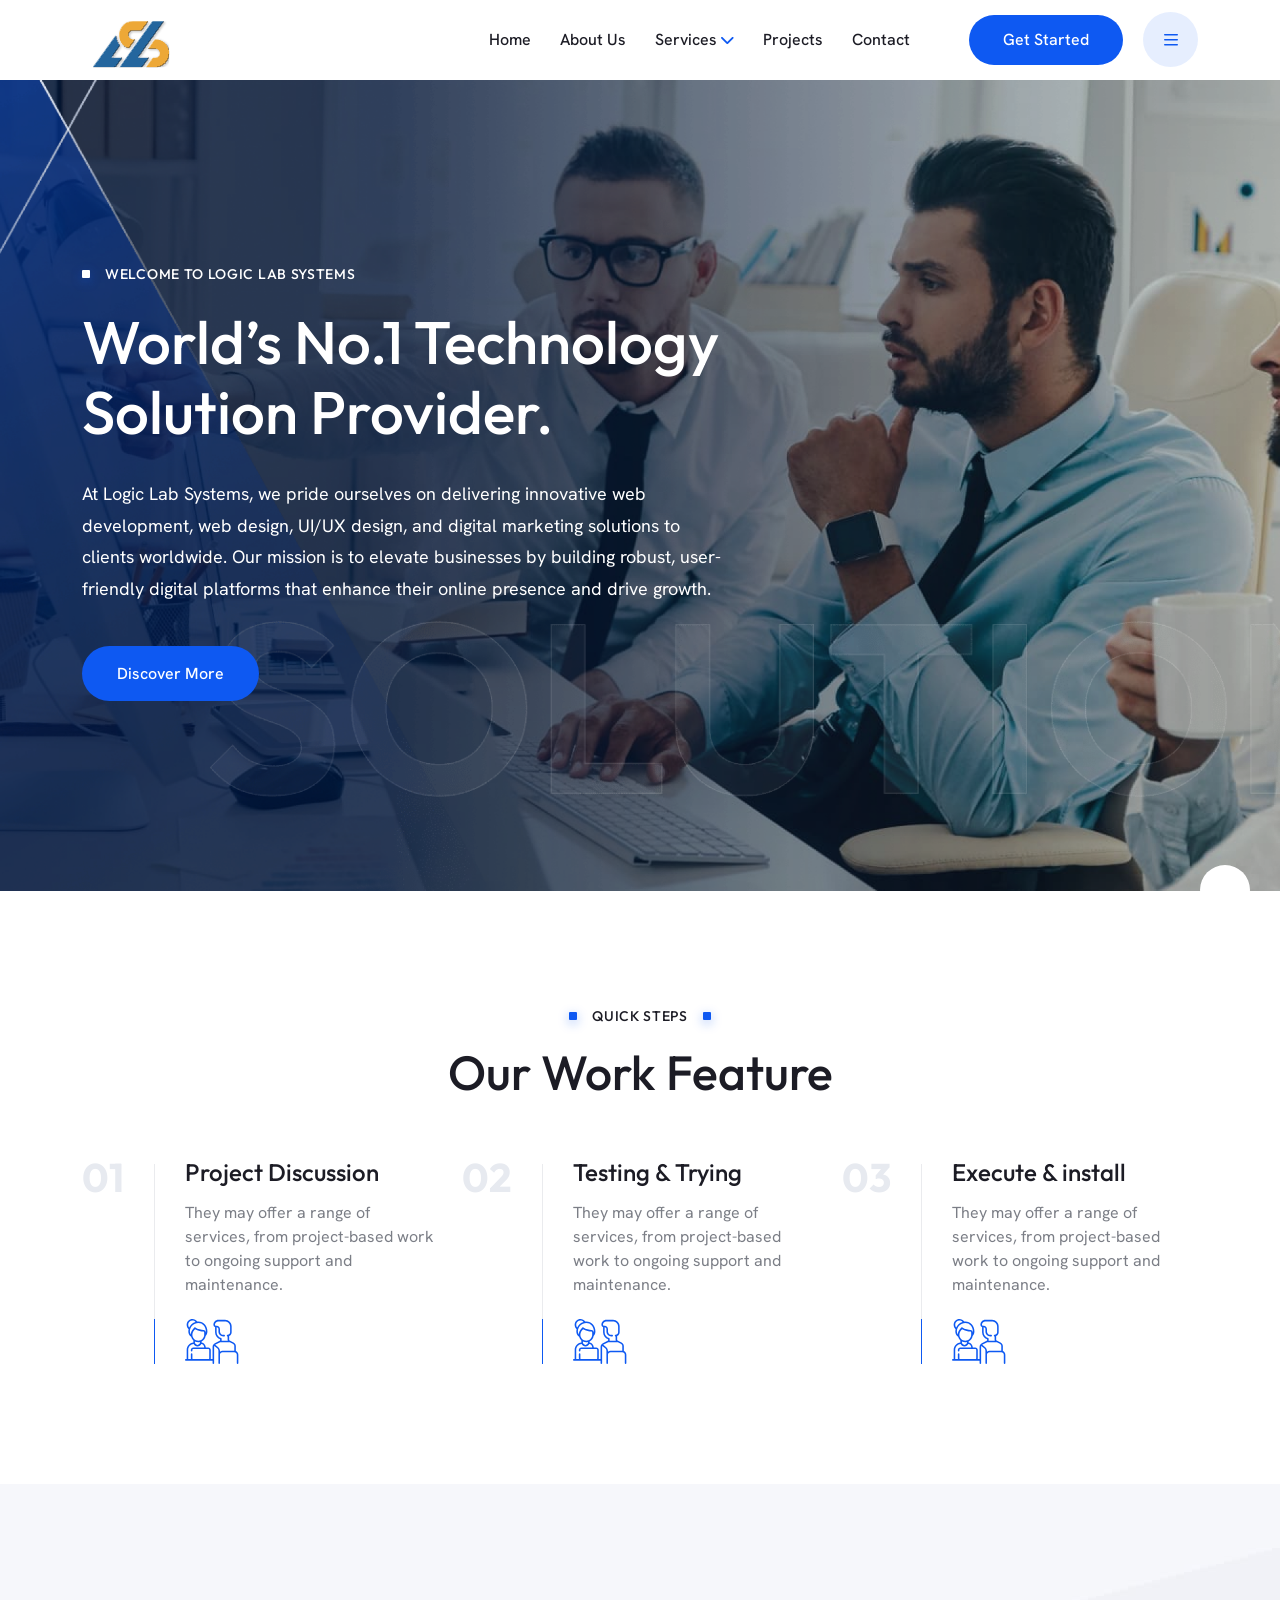
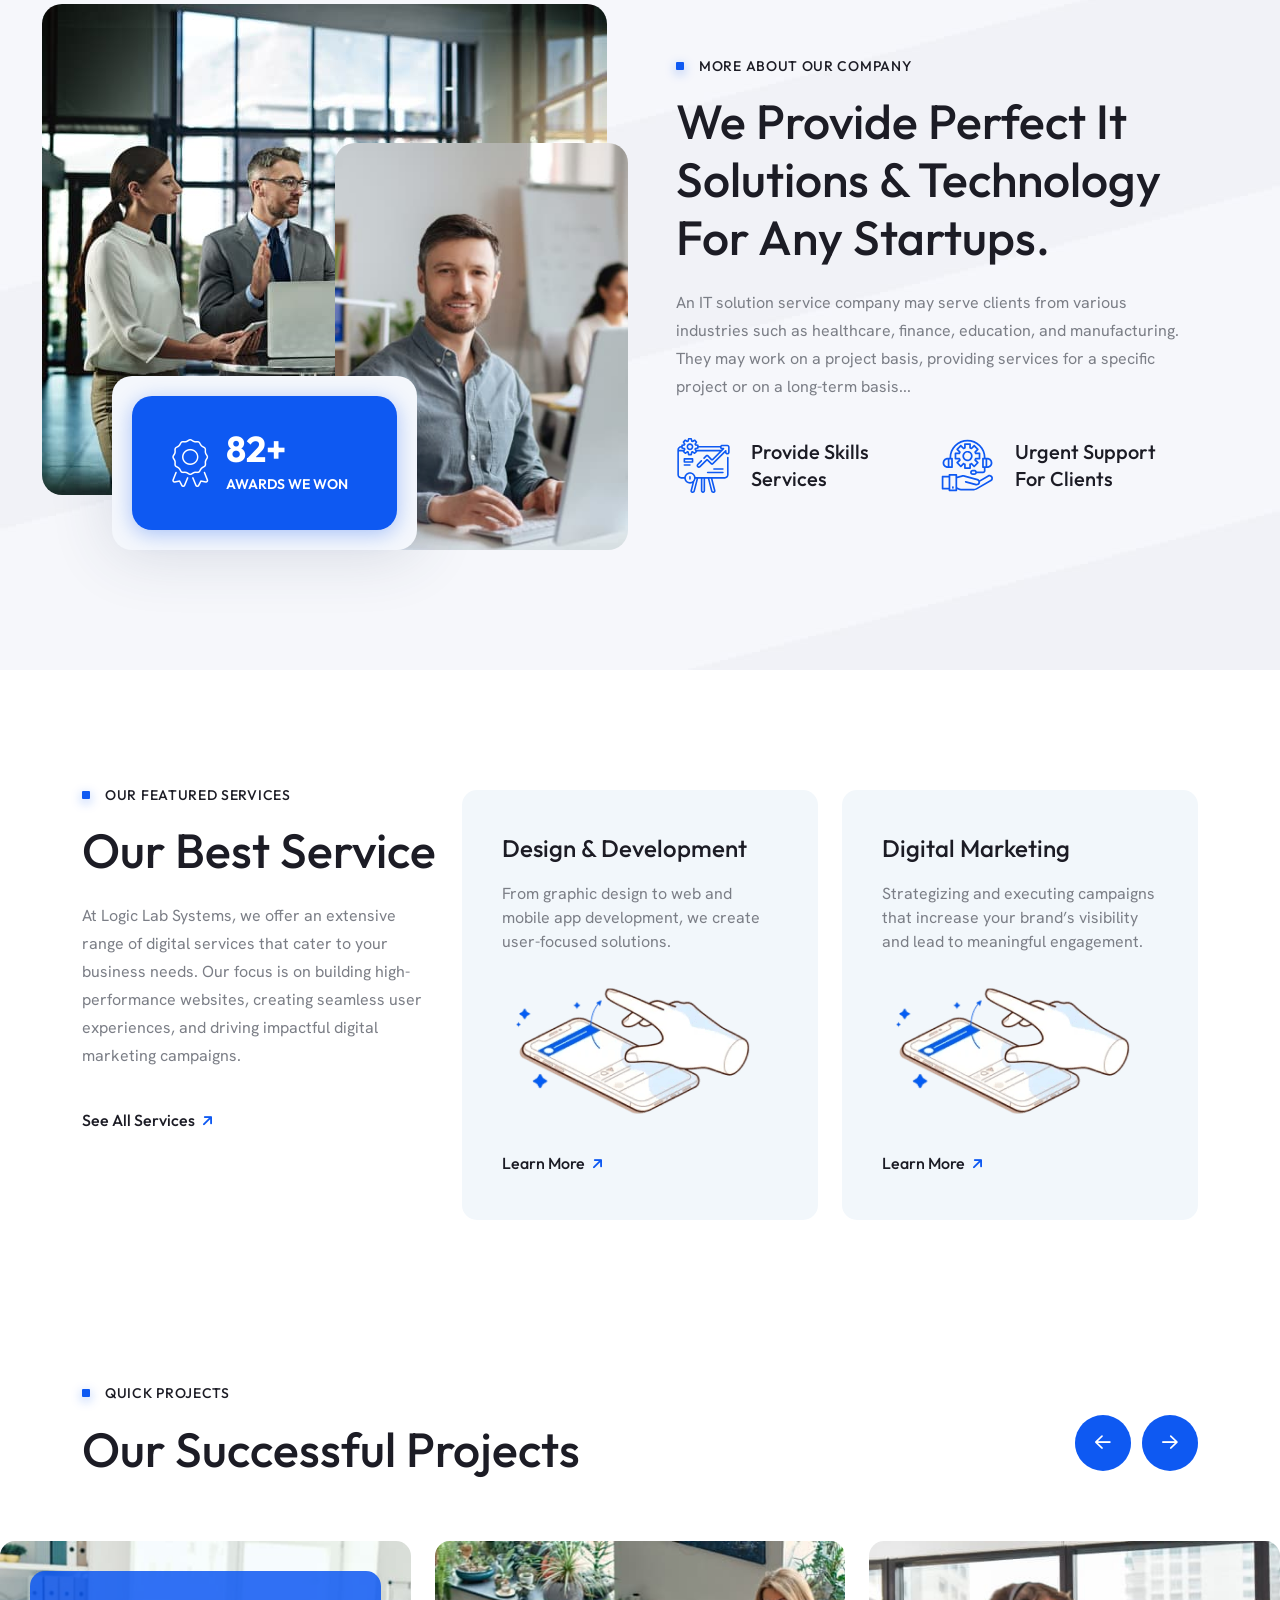
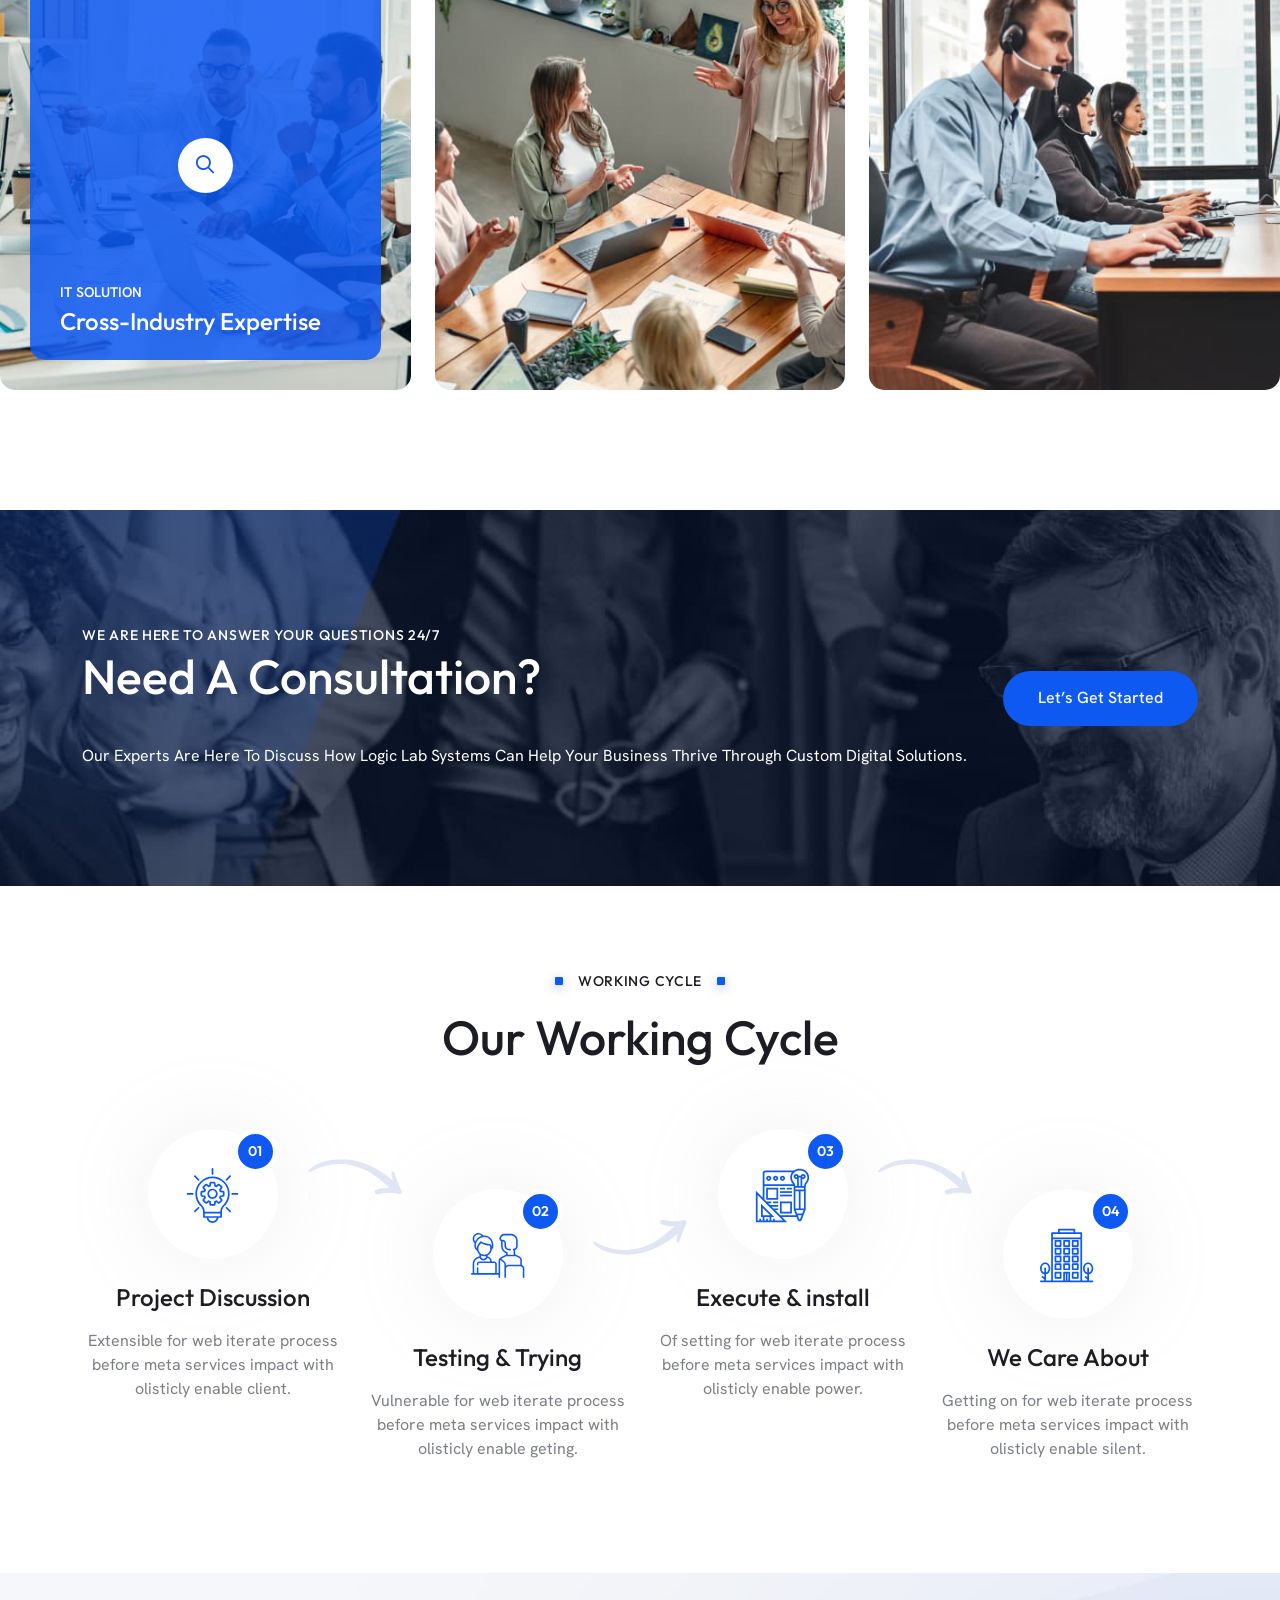
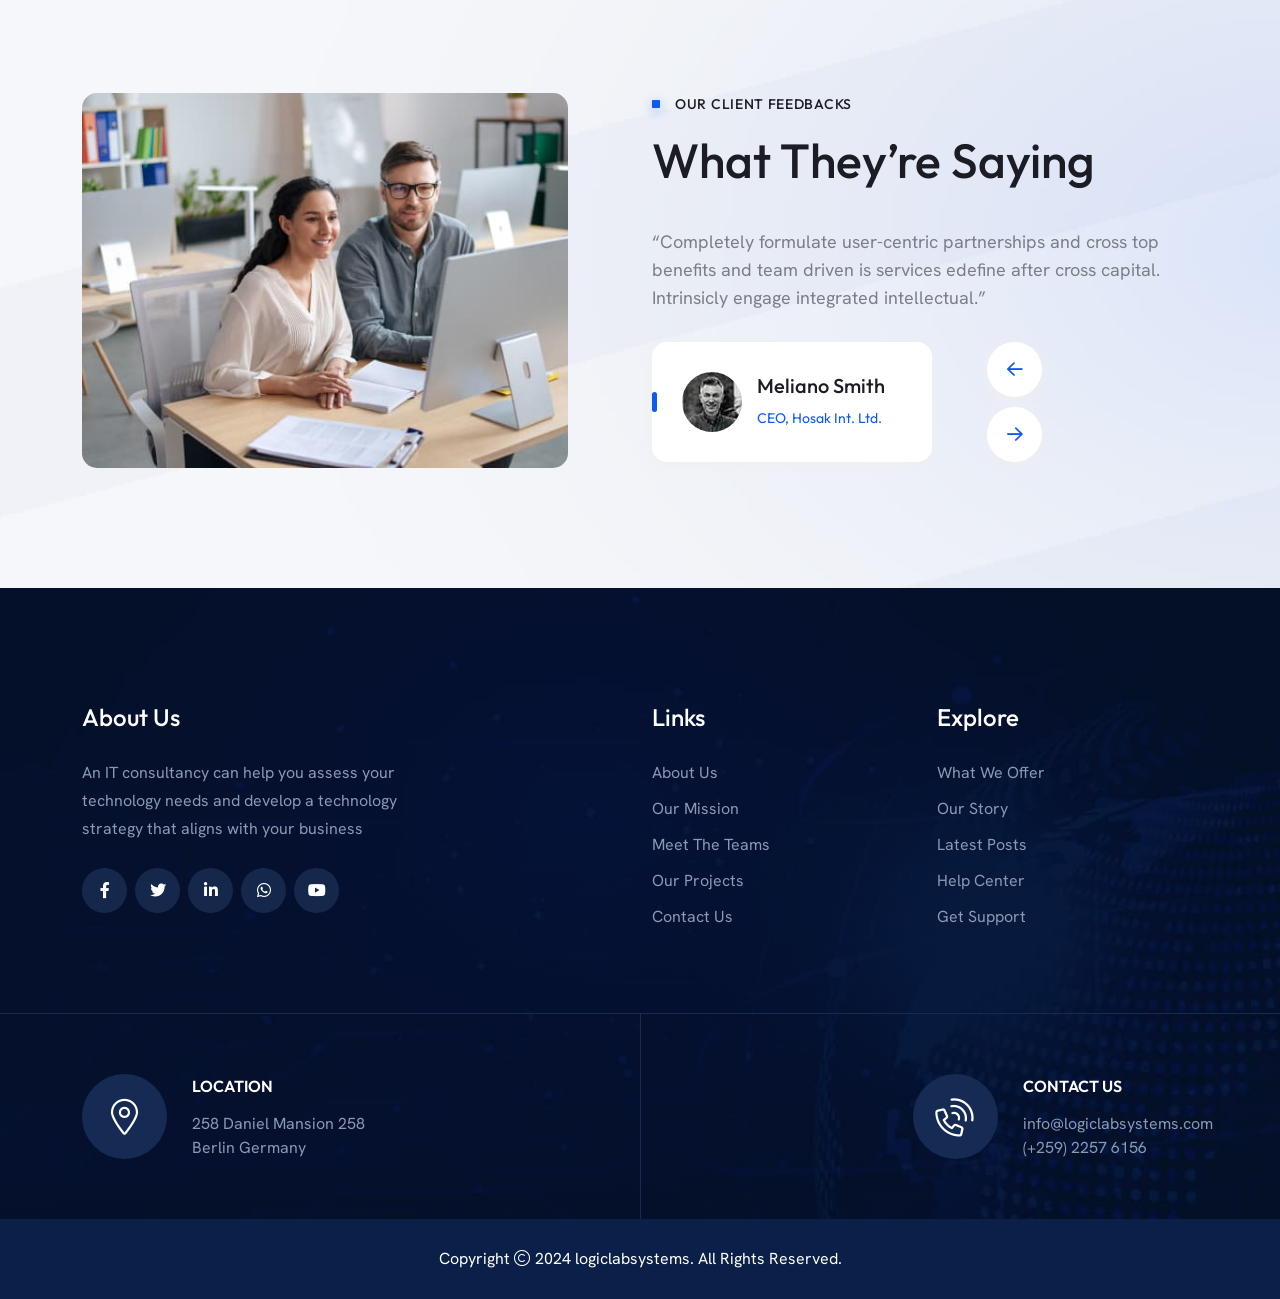
==== commit eb38f532: "Landing page design changes" ====
--- a/index.html
+++ b/index.html
@@ -1,5 +1,744 @@
-<!doctype html><html class="no-js" lang="zxx">
-<!-- Mirrored from html.onertheme.com/tronix/index.html by HTTrack Website Copier/3.x [XR&CO'2014], Thu, 12 Sep 2024 17:45:44 GMT -->
-<head><meta charset="utf-8"><meta http-equiv="x-ua-compatible" content="ie=edge"><title>Tronix - IT Service And Technology HTML Template - Home One</title><meta name="author" content="Tronix"><meta name="description" content="Tronix - IT Service And Technology HTML Template"><meta name="keywords" content="Tronix - IT Service And Technology HTML Template"><meta name="robots" content="INDEX,FOLLOW"><meta name="viewport" content="width=device-width,initial-scale=1,shrink-to-fit=no"><link rel="apple-touch-icon" sizes="57x57" href="assets/img/favicons/apple-icon-57x57.png"><link rel="apple-touch-icon" sizes="60x60" href="assets/img/favicons/apple-icon-60x60.png"><link rel="apple-touch-icon" sizes="72x72" href="assets/img/favicons/apple-icon-72x72.png"><link rel="apple-touch-icon" sizes="76x76" href="assets/img/favicons/apple-icon-76x76.png"><link rel="apple-touch-icon" sizes="114x114" href="assets/img/favicons/apple-icon-114x114.png"><link rel="apple-touch-icon" sizes="120x120" href="assets/img/favicons/apple-icon-120x120.png"><link rel="apple-touch-icon" sizes="144x144" href="assets/img/favicons/apple-icon-144x144.png"><link rel="apple-touch-icon" sizes="152x152" href="assets/img/favicons/apple-icon-152x152.png"><link rel="apple-touch-icon" sizes="180x180" href="assets/img/favicons/apple-icon-180x180.png"><link rel="icon" type="image/png" sizes="192x192" href="assets/img/favicons/android-icon-192x192.png"><link rel="icon" type="image/png" sizes="32x32" href="assets/img/favicons/favicon-32x32.png"><link rel="icon" type="image/png" sizes="96x96" href="assets/img/favicons/favicon-96x96.png"><link rel="icon" type="image/png" sizes="16x16" href="assets/img/favicons/favicon-16x16.png"><link rel="manifest" href="assets/img/favicons/manifest.json"><meta name="msapplication-TileColor" content="#ffffff"><meta name="msapplication-TileImage" content="assets/img/favicons/ms-icon-144x144.png"><meta name="theme-color" content="#ffffff"><link rel="preconnect" href="https://fonts.googleapis.com/"><link rel="preconnect" href="https://fonts.gstatic.com/" crossorigin><link href="https://fonts.googleapis.com/css2?family=Hanken+Grotesk:wght@100;200;300;400;500;600;700;800&amp;family=Outfit:wght@300;400;500;600;700;800;900&amp;display=swap" rel="stylesheet"><link rel="stylesheet" href="assets/css/app.min.css"><link rel="stylesheet" href="assets/css/fontawesome.min.css"><link rel="stylesheet" href="assets/css/style.css"></head><body><div class="preloader"><button class="ot-btn preloaderCls style3">Cancel Preloader</button><div class="preloader-inner"><span class="loader"></span></div></div><div class="ot-menu-wrapper"><div class="ot-menu-area text-center"><button class="ot-menu-toggle"><i class="fal fa-times"></i></button><div class="mobile-logo"><a href="index.html"><img src="assets/img/logo.svg" alt="Tronix"></a></div><div class="ot-mobile-menu"><ul><li class="menu-item-has-children"><a href="index.html">Home</a><ul class="sub-menu"><li><a href="index.html">Home One</a></li><li><a href="index-2.html">Home Two</a></li><li><a href="index-3.html">Home Three</a></li></ul></li><li><a href="about.html">About Us</a></li><li class="menu-item-has-children"><a href="#">Service</a><ul class="sub-menu"><li><a href="service.html">Service</a></li><li><a href="service-details.html">Service Details</a></li></ul></li><li class="menu-item-has-children"><a href="#">Pages</a><ul class="sub-menu"><li><a href="team.html">Team</a></li><li><a href="team-details.html">Team Details</a></li><li><a href="pricing.html">Pricing Plans</a></li><li><a href="project.html">Project Gallery</a></li><li><a href="project-details.html">Project Details</a></li></ul></li><li class="menu-item-has-children"><a href="#">Blog</a><ul class="sub-menu"><li><a href="blog.html">Blog</a></li><li><a href="blog-grid.html">Blog Grid Style</a></li><li><a href="blog-details.html">Blog Details</a></li></ul></li><li><a href="contact.html">Contact</a></li></ul></div></div></div><header class="ot-header header-layout1"><div class="header-top"><div class="container"><div class="row justify-content-center justify-content-lg-between align-items-center gy-2"><div class="col-auto d-none d-lg-block"><p class="header-notice">Mon-Fri: 8:00 AM - 6:30 PM</p></div><div class="col-auto"><div class="header-links2"><ul><li class="d-none d-sm-inline-block"><div class="links-menu"><ul><li><a href="service.html">All Services</a></li><li><a href="about.html">Careers</a></li><li><a href="about.html">News</a></li></ul></div></li><li><i class="far fa-envelope"></i><a href="mailto:media@tronix.com">media@tronix.com</a></li></ul></div></div></div></div></div><div class="sticky-wrapper"><div class="menu-area"><div class="container"><div class="row align-items-center justify-content-between"><div class="col-auto"><div class="header-logo"><a href="index.html"><img src="assets/img/logo.svg" alt="Tronix"></a></div></div><div class="col-auto"><nav class="main-menu d-none d-lg-inline-block"><ul><li class="menu-item-has-children"><a href="index.html">Home</a><ul class="sub-menu"><li><a href="index.html">Home One</a></li><li><a href="index-2.html">Home Two</a></li><li><a href="index-3.html">Home Three</a></li></ul></li><li><a href="about.html">About Us</a></li><li class="menu-item-has-children"><a href="#">Service</a><ul class="sub-menu"><li><a href="service.html">Service</a></li><li><a href="service-details.html">Service Details</a></li></ul></li><li class="menu-item-has-children"><a href="#">Pages</a><ul class="sub-menu"><li><a href="team.html">Team</a></li><li><a href="team-details.html">Team Details</a></li><li><a href="pricing.html">Pricing Plans</a></li><li><a href="project.html">Project Gallery</a></li><li><a href="project-details.html">Project Details</a></li></ul></li><li class="menu-item-has-children"><a href="#">Blog</a><ul class="sub-menu"><li><a href="blog.html">Blog</a></li><li><a href="blog-grid.html">Blog Grid Style</a></li><li><a href="blog-details.html">Blog Details</a></li></ul></li><li><a href="contact.html">Contact</a></li></ul></nav><button type="button" class="ot-menu-toggle d-block d-lg-none"><i class="far fa-bars"></i></button></div><div class="col-auto d-none d-xl-block"><div class="header-button"><div class="call-btn"><div class="icon-btn"><i class="fas fa-phone"></i></div><div class="media-body"><span class="box-subtitle">Quick Call</span><h4 class="box-title"><a href="tel:+9041236625">(904) 12-366-25</a></h4></div></div><a href="contact.html" class="ot-btn btn-sm">Get Started</a></div></div></div></div></div></div></header><div class="ot-hero-wrapper hero-1" id="hero"><div class="hero-circle"></div><div class="hero-shape1"></div><div class="hero-inner"><div class="container"><div class="hero-style1"><span class="sub-title"><span class="text">Welcome To Our Company</span></span><h1 class="hero-title"><span class="title1">Clear Thinking</span> <span class="title2">Makes <span>Bright Future!</span></span></h1><p class="hero-text">The website design should be user-friendly, easy to navigate, and aesthetically pleasing. It should be optimized for fast loading times, and the layout should be consistent across all pages.</p><div class="btn-group"><a href="about.html" class="ot-btn">Discover More</a> <a href="https://www.youtube.com/watch?v=_sI_Ps7JSEk" class="watch-btn popup-video"><div class="play-btn"><i class="fas fa-play"></i></div><span class="text">Watch Video</span></a></div></div></div><div class="hero-img"><img src="assets/img/hero/hero_1_1.jpg" alt="Image"></div></div></div><section class="service-sec1" id="service-sec" data-bg-src="assets/img/bg/service_bg_1.png"><div class="container"><div class="row justify-content-center"><div class="col-xl-6 col-lg-7 col-md-8"><div class="title-area text-center"><span class="sub-title"><span class="text">Our services</span></span><h2 class="sec-title">Service We Provide</h2><p class="sec-text">Website and mobile sit amet, consectetur adipiscing elit. Morbi obortis ligula euismod sededesty am augue nisl.</p></div></div></div><div class="row gy-4 justify-content-center"><div class="col-xl-3 col-md-6"><div class="service-card"><div class="box-icon"><img src="assets/img/icon/service_card_1.svg" alt="Icon"></div><h3 class="box-title"><a href="service-details.html">Technology Solution</a></h3><p class="box-text">Risus turpis id mauris tellus ultricies cras nulla.</p><a href="service-details.html" class="box-btn"><i class="fas fa-arrow-up-right"></i></a></div></div><div class="col-xl-3 col-md-6"><div class="service-card"><div class="box-icon"><img src="assets/img/icon/service_card_2.svg" alt="Icon"></div><h3 class="box-title"><a href="service-details.html">IT Management Service</a></h3><p class="box-text">Developing a comprehense IT strategy that aligns.</p><a href="service-details.html" class="box-btn"><i class="fas fa-arrow-up-right"></i></a></div></div><div class="col-xl-3 col-md-6"><div class="service-card"><div class="box-icon"><img src="assets/img/icon/service_card_3.svg" alt="Icon"></div><h3 class="box-title"><a href="service-details.html">Website & Mobile App Design</a></h3><p class="box-text">Website and mobile apps design are critical.</p><a href="service-details.html" class="box-btn"><i class="fas fa-arrow-up-right"></i></a></div></div><div class="col-xl-3 col-md-6"><div class="service-card"><div class="box-icon"><img src="assets/img/icon/service_card_4.svg" alt="Icon"></div><h3 class="box-title"><a href="service-details.html">Data Tracking Security</a></h3><p class="box-text">Encryption is a method of converting sensitive.</p><a href="service-details.html" class="box-btn"><i class="fas fa-arrow-up-right"></i></a></div></div></div></div></section><div class="about-sec1" id="about-sec"><div class="container space"><div class="row align-items-center"><div class="col-xl-5 col-lg-6"><div class="title-area mb-37"><span class="sub-title"><span class="text">Welcome To Our Company</span></span><h2 class="sec-title">We Are Increasing Business Success With Technology</h2><p class="sec-text">An IT solution service company may serve clients from various industries such as healthcare, finance, education, and manufacturing. They may work on a project basis, providing services for a specific project or on a long-term basis...</p></div><div class="dot-list"><ul><li>Amazing communication.</li><li>Best trending designing experience.</li><li>Email & Live chat.</li></ul></div><div class="mt-45"><a href="about.html" class="ot-btn">Discover More</a></div></div><div class="col-xl-7 col-lg-6"><div class="img-box1"><div class="img1"><img src="assets/img/normal/about_1_1.jpg" alt="About"></div><div class="img2"><img src="assets/img/normal/about_1_2.jpg" alt="Image"></div><div class="shape1 jump-reverse"><img src="assets/img/normal/about_1_3.png" alt="Image"></div><div class="circle"></div></div></div></div></div></div><section class="space" data-bg-src="assets/img/bg/cta_bg_1.jpg"><div class="container"><div class="row gy-30 align-items-center justify-content-center justify-content-md-between"><div class="col-md-auto"><div class="title-area mb-0 text-center text-md-start"><span class="sub-title text-white">We are here to answer your questions 24/7</span><h2 class="sec-title text-white">Need A Consultation?</h2></div></div><div class="col-md-auto text-center"><a href="shop-details.html" class="ot-btn style3">Let’s Get Started</a></div></div></div></section><div class="space"><div class="shape-mockup spin" data-top="40%" data-left="4%"><img src="assets/img/shape/shape_1.png" alt="shape"></div><div class="container"><div class="row align-items-center"><div class="col-xl-5 col-lg-6 text-center text-lg-start"><div class="pe-xxl-5"><div class="title-area"><span class="sub-title"><span class="text">Work With Us</span></span><h2 class="sec-title">We Make Awesome IT Services For Your Newly Business</h2></div><div class="btn-group"><a href="contact.html" class="ot-btn">Start A Projects</a><div class="call-text"><h4 class="box-title">Call Us: 258-3258 235</h4><span class="box-text">For any question</span></div></div></div></div><div class="col-xl-7 col-lg-6"><div class="text-center mt-40 mt-lg-0"><img src="assets/img/normal/vector_1.png" alt="vector"></div></div></div></div></div><div class=""><div class="container"><div class="counter-card-wrap"><div class="counter-card"><div class="box-icon"><img src="assets/img/icon/counter_1_1.svg" alt="Icon"></div><div class="media-body"><h2 class="box-number"><span class="counter-number">44.8</span>K</h2><span class="box-text">JOBS COMPLETED</span></div></div><div class="counter-card"><div class="box-icon"><img src="assets/img/icon/counter_1_2.svg" alt="Icon"></div><div class="media-body"><h2 class="box-number"><span class="counter-number">325</span></h2><span class="box-text">MEDIA ACTIVITIES</span></div></div><div class="counter-card"><div class="box-icon"><img src="assets/img/icon/counter_1_3.svg" alt="Icon"></div><div class="media-body"><h2 class="box-number"><span class="counter-number">498</span></h2><span class="box-text">SKILLED EXPERTS</span></div></div><div class="counter-card"><div class="box-icon"><img src="assets/img/icon/counter_1_4.svg" alt="Icon"></div><div class="media-body"><h2 class="box-number"><span class="counter-number">42.8</span>K</h2><span class="box-text">HAPPY CLIENTS</span></div></div></div></div></div><section class="space" id="testi-sec" data-bg-src="assets/img/bg/testi_bg_1.jpg"><div class="container"><div class="title-area"><span class="sub-title text-white"><span class="text">Client Testimonial</span></span><h2 class="sec-title text-white">About Customer Stories</h2></div><div class="swiper ot-slider has-shadow" id="testiSlider1" data-slider-options='{"breakpoints":{"0":{"slidesPerView":1},"576":{"slidesPerView":"1"},"768":{"slidesPerView":"1"},"992":{"slidesPerView":"2"},"1200":{"slidesPerView":"2"}}}'><div class="swiper-wrapper"><div class="swiper-slide"><div class="testi-card"><p class="box-text">“Customer review can help you measure customer satisfaction and identify areas where your <u>IT solution service is meeting</u> or exceeding expectations. This can help you build on those strengths and promote customer loyalty”</p><div class="box-profile"><div class="box-img"><img src="assets/img/testimonial/testi_1_1.jpg" alt="Avater"></div><div class="media-body"><h3 class="box-title">Edward Daniel</h3><span class="box-desig">Sales Engineer</span></div></div></div></div><div class="swiper-slide"><div class="testi-card"><p class="box-text">“Always review can help you measure customer satisfaction and identify areas where your IT solution service is meeting or <u>exceeding expectations</u>. This can help you build on those strengths and promote customer loyalty”</p><div class="box-profile"><div class="box-img"><img src="assets/img/testimonial/testi_1_2.jpg" alt="Avater"></div><div class="media-body"><h3 class="box-title">Jussian Rose</h3><span class="box-desig">Cloud Architect</span></div></div></div></div><div class="swiper-slide"><div class="testi-card"><p class="box-text">“Customer review can help you measure customer satisfaction and identify areas where your <u>IT solution service is meeting</u> or exceeding expectations. This can help you build on those strengths and promote customer loyalty”</p><div class="box-profile"><div class="box-img"><img src="assets/img/testimonial/testi_1_3.jpg" alt="Avater"></div><div class="media-body"><h3 class="box-title">Michael Matthew</h3><span class="box-desig">Azore Expert</span></div></div></div></div><div class="swiper-slide"><div class="testi-card"><p class="box-text">“Positive review can help you measure customer satisfaction and identify areas where your IT solution service is meeting or <u>exceeding expectations</u>. This can help you build on those strengths and promote customer loyalty”</p><div class="box-profile"><div class="box-img"><img src="assets/img/testimonial/testi_1_4.jpg" alt="Avater"></div><div class="media-body"><h3 class="box-title">Justin Dacosta</h3><span class="box-desig">Cloud Architect</span></div></div></div></div></div><div class="slider-pagination"></div></div></div></section><section class="space"><div class="container z-index-common"><div class="title-area text-center"><span class="sub-title"><span class="text">Team Members</span></span><h2 class="sec-title">Our Top Skilled Experts</h2></div><div class="swiper ot-slider has-shadow" id="teamSlider1" data-slider-options='{"breakpoints":{"0":{"slidesPerView":1},"576":{"slidesPerView":"2"},"768":{"slidesPerView":"2"},"992":{"slidesPerView":"3"},"1200":{"slidesPerView":"4"}}}'><div class="swiper-wrapper"><div class="swiper-slide"><div class="ot-team team-card"><div class="box-img"><img src="assets/img/team/team_1_1.jpg" alt="Team"></div><div class="box-content"><h3 class="box-title"><a href="team-details.html">Rocky Morgan</a></h3><span class="box-desig">CEO Founder</span><div class="ot-social"><a target="_blank" href="https://facebook.com/"><i class="fab fa-facebook-f"></i></a> <a target="_blank" href="https://twitter.com/"><i class="fab fa-twitter"></i></a> <a target="_blank" href="https://instagram.com/"><i class="fab fa-instagram"></i></a> <a target="_blank" href="https://linkedin.com/"><i class="fab fa-linkedin-in"></i></a></div></div></div></div><div class="swiper-slide"><div class="ot-team team-card"><div class="box-img"><img src="assets/img/team/team_1_2.jpg" alt="Team"></div><div class="box-content"><h3 class="box-title"><a href="team-details.html">Eliana Bellin</a></h3><span class="box-desig">Marketer</span><div class="ot-social"><a target="_blank" href="https://facebook.com/"><i class="fab fa-facebook-f"></i></a> <a target="_blank" href="https://twitter.com/"><i class="fab fa-twitter"></i></a> <a target="_blank" href="https://instagram.com/"><i class="fab fa-instagram"></i></a> <a target="_blank" href="https://linkedin.com/"><i class="fab fa-linkedin-in"></i></a></div></div></div></div><div class="swiper-slide"><div class="ot-team team-card"><div class="box-img"><img src="assets/img/team/team_1_3.jpg" alt="Team"></div><div class="box-content"><h3 class="box-title"><a href="team-details.html">Emanuel Macu</a></h3><span class="box-desig">Designer</span><div class="ot-social"><a target="_blank" href="https://facebook.com/"><i class="fab fa-facebook-f"></i></a> <a target="_blank" href="https://twitter.com/"><i class="fab fa-twitter"></i></a> <a target="_blank" href="https://instagram.com/"><i class="fab fa-instagram"></i></a> <a target="_blank" href="https://linkedin.com/"><i class="fab fa-linkedin-in"></i></a></div></div></div></div><div class="swiper-slide"><div class="ot-team team-card"><div class="box-img"><img src="assets/img/team/team_1_4.jpg" alt="Team"></div><div class="box-content"><h3 class="box-title"><a href="team-details.html">Donne Joanne</a></h3><span class="box-desig">Developer</span><div class="ot-social"><a target="_blank" href="https://facebook.com/"><i class="fab fa-facebook-f"></i></a> <a target="_blank" href="https://twitter.com/"><i class="fab fa-twitter"></i></a> <a target="_blank" href="https://instagram.com/"><i class="fab fa-instagram"></i></a> <a target="_blank" href="https://linkedin.com/"><i class="fab fa-linkedin-in"></i></a></div></div></div></div></div></div></div></section><div class="overflow-hidden space-bottom"><div class="container"><div class="row justify-content-lg-between justify-content-center align-items-end"><div class="col-lg"><div class="title-area text-center text-lg-start"><span class="sub-title"><span class="text">Quick Projects</span></span><h2 class="sec-title">Our Successful Projects</h2></div></div><div class="col-lg-auto d-none d-lg-block"><div class="sec-btn"><div class="icon-box"><button data-slider-prev="#gallerySlider1" class="slider-arrow default"><i class="far fa-arrow-left"></i></button> <button data-slider-next="#gallerySlider1" class="slider-arrow default"><i class="far fa-arrow-right"></i></button></div></div></div></div></div><div class=""><div class="swiper ot-slider has-shadow" id="gallerySlider1" data-slider-options='{"breakpoints":{"0":{"slidesPerView":1},"576":{"slidesPerView":"1"},"768":{"slidesPerView":"2"},"992":{"slidesPerView":"2"},"1200":{"slidesPerView":"3"},"1400":{"slidesPerView":"4"}}}'><div class="swiper-wrapper"><div class="swiper-slide"><div class="gallery-card"><div class="box-img"><img src="assets/img/gallery/gallery_1_1.jpg" alt="gallery image"> <a href="assets/img/gallery/gallery_1_1.jpg" class="icon-btn popup-image"><i class="far fa-search"></i></a></div><div class="box-content"><p class="box-subtitle">IT Solution</p><h3 class="box-title"><a href="project-details.html">Cross-Industry Expertise</a></h3></div></div></div><div class="swiper-slide"><div class="gallery-card"><div class="box-img"><img src="assets/img/gallery/gallery_1_2.jpg" alt="gallery image"> <a href="assets/img/gallery/gallery_1_2.jpg" class="icon-btn popup-image"><i class="far fa-search"></i></a></div><div class="box-content"><p class="box-subtitle">IT Solution</p><h3 class="box-title"><a href="project-details.html">Business Solution</a></h3></div></div></div><div class="swiper-slide"><div class="gallery-card"><div class="box-img"><img src="assets/img/gallery/gallery_1_3.jpg" alt="gallery image"> <a href="assets/img/gallery/gallery_1_3.jpg" class="icon-btn popup-image"><i class="far fa-search"></i></a></div><div class="box-content"><p class="box-subtitle">IT Solution</p><h3 class="box-title"><a href="project-details.html">Service Consoltation</a></h3></div></div></div><div class="swiper-slide"><div class="gallery-card"><div class="box-img"><img src="assets/img/gallery/gallery_1_4.jpg" alt="gallery image"> <a href="assets/img/gallery/gallery_1_4.jpg" class="icon-btn popup-image"><i class="far fa-search"></i></a></div><div class="box-content"><p class="box-subtitle">IT Solution</p><h3 class="box-title"><a href="project-details.html">Website Security</a></h3></div></div></div><div class="swiper-slide"><div class="gallery-card"><div class="box-img"><img src="assets/img/gallery/gallery_1_1.jpg" alt="gallery image"> <a href="assets/img/gallery/gallery_1_1.jpg" class="icon-btn popup-image"><i class="far fa-search"></i></a></div><div class="box-content"><p class="box-subtitle">IT Solution</p><h3 class="box-title"><a href="project-details.html">Cross-Industry Expertise</a></h3></div></div></div><div class="swiper-slide"><div class="gallery-card"><div class="box-img"><img src="assets/img/gallery/gallery_1_2.jpg" alt="gallery image"> <a href="assets/img/gallery/gallery_1_2.jpg" class="icon-btn popup-image"><i class="far fa-search"></i></a></div><div class="box-content"><p class="box-subtitle">IT Solution</p><h3 class="box-title"><a href="project-details.html">Business Solution</a></h3></div></div></div><div class="swiper-slide"><div class="gallery-card"><div class="box-img"><img src="assets/img/gallery/gallery_1_3.jpg" alt="gallery image"> <a href="assets/img/gallery/gallery_1_3.jpg" class="icon-btn popup-image"><i class="far fa-search"></i></a></div><div class="box-content"><p class="box-subtitle">IT Solution</p><h3 class="box-title"><a href="project-details.html">Service Consoltation</a></h3></div></div></div><div class="swiper-slide"><div class="gallery-card"><div class="box-img"><img src="assets/img/gallery/gallery_1_4.jpg" alt="gallery image"> <a href="assets/img/gallery/gallery_1_4.jpg" class="icon-btn popup-image"><i class="far fa-search"></i></a></div><div class="box-content"><p class="box-subtitle">IT Solution</p><h3 class="box-title"><a href="project-details.html">Website Security</a></h3></div></div></div></div></div><div class="d-block d-lg-none mt-40 text-center"><div class="icon-box"><button data-slider-prev="#gallerySlider1" class="slider-arrow default"><i class="far fa-arrow-left"></i></button> <button data-slider-next="#gallerySlider1" class="slider-arrow default"><i class="far fa-arrow-right"></i></button></div></div></div></div><section class="cta-sec2" data-bg-src="assets/img/bg/cta_bg_2.jpg"><div class="container"><div class="row gy-30 align-items-center"><div class="col-lg-6 text-center text-lg-start"><div class="title-area mb-37"><span class="sub-title"><span class="text">Start Work With Us</span></span><h2 class="sec-title">The Best <span class="text-theme">IT Service</span><br>Provider.</h2><p class="sec-text">Managed IT services can help you outsource your IT needs to a third-party provider. This includes IT support, network monitoring, and maintenance, and disaster recovery and business continuity planning</p></div><a href="about.html" class="ot-btn style4">Take Support</a></div><div class="col-lg-6"><div class="img-box2"><img src="assets/img/normal/cta_1.png" alt="cta"></div></div></div></div><div class="cta-texts"><span class="text">Fast 24/7 Customer Service</span><div class="line"></div><span class="text">Save time & valuable money</span></div></section><section class="overflow-hidden space" id="blog-sec"><div class="container"><div class="title-area text-center"><span class="sub-title"><span class="text">News Posts</span></span><h2 class="sec-title">Latest Blog Updates</h2></div><div class="row gx-44 gy-30"><div class="col-lg-6"><div class="blog-box"><div class="blog-img"><img src="assets/img/blog/blog_2_1.jpg" alt="blog image"></div><div class="blog-content"><div class="blog-meta"><a href="blog.html"><i class="far fa-calendar"></i>15 Mar, 2023</a> <a class="author" href="blog.html"><i class="far fa-user"></i>By Tronix</a></div><h3 class="box-title"><a href="blog-details.html">Start building amazing tech business</a></h3><p class="box-text">As a small business owner, you know that having reliable IT solutions is essential for the success</p><a href="blog-details.html" class="ot-btn btn-sm">Read More</a></div></div></div><div class="col-lg-6"><div class="blog-box"><div class="blog-img"><img src="assets/img/blog/blog_2_2.jpg" alt="blog image"></div><div class="blog-content"><div class="blog-meta"><a href="blog.html"><i class="far fa-calendar"></i>16 Mar, 2023</a> <a class="author" href="blog.html"><i class="far fa-user"></i>By Tronix</a></div><h3 class="box-title"><a href="blog-details.html">Cloud computer allows you to access</a></h3><p class="box-text">Cybersecurity is a top concern for small businesses, as they are often more vulnerable to cyberattacks</p><a href="blog-details.html" class="ot-btn btn-sm">Read More</a></div></div></div></div></div></section><div class="space-bottom"><div class="container"><div class="title-area text-center"><span class="sub-title"><span class="text">Brand We Work With</span></span><h2 class="sec-title">Trusted by thousands Business</h2></div><div class="brand-grid-wrap"><div class="brand-grid"><img src="assets/img/brand/brand_1_1.png" alt="Brand Logo"></div><div class="brand-grid"><img src="assets/img/brand/brand_1_2.png" alt="Brand Logo"></div><div class="brand-grid"><img src="assets/img/brand/brand_1_3.png" alt="Brand Logo"></div><div class="brand-grid"><img src="assets/img/brand/brand_1_4.png" alt="Brand Logo"></div><div class="brand-grid"><img src="assets/img/brand/brand_1_5.png" alt="Brand Logo"></div><div class="brand-grid"><img src="assets/img/brand/brand_1_6.png" alt="Brand Logo"></div><div class="brand-grid"><img src="assets/img/brand/brand_1_7.png" alt="Brand Logo"></div><div class="brand-grid"><img src="assets/img/brand/brand_1_8.png" alt="Brand Logo"></div></div></div></div><footer class="footer-wrapper footer-layout1" data-bg-src="assets/img/bg/footer_bg_1.jpg"><div class="widget-area"><div class="container"><div class="row justify-content-between"><div class="col-md-6 col-xl-auto"><div class="widget footer-widget"><h3 class="widget_title">About Us</h3><div class="ot-widget-about"><p class="footer-text">An IT consultancy can help you assess your technology needs and develop a technology strategy that aligns with your business</p><div class="ot-social"><a href="https://www.facebook.com/"><i class="fab fa-facebook-f"></i></a> <a href="https://www.twitter.com/"><i class="fab fa-twitter"></i></a> <a href="https://www.linkedin.com/"><i class="fab fa-linkedin-in"></i></a> <a href="https://www.whatsapp.com/"><i class="fab fa-whatsapp"></i></a> <a href="https://www.youtube.com/"><i class="fab fa-youtube"></i></a></div></div></div></div><div class="col-md-6 col-xl-auto"><div class="widget widget_nav_menu footer-widget"><h3 class="widget_title">Links</h3><div class="menu-all-pages-container"><ul class="menu"><li><a href="about.html">About Us</a></li><li><a href="about.html">Our Mission</a></li><li><a href="team.html">Meet The Teams</a></li><li><a href="project.html">Our Projects</a></li><li><a href="contact.html">Contact Us</a></li></ul></div></div></div><div class="col-md-6 col-xl-auto"><div class="widget widget_nav_menu footer-widget"><h3 class="widget_title">Explore</h3><div class="menu-all-pages-container"><ul class="menu"><li><a href="service.html">What We Offer</a></li><li><a href="about.html">Our Story</a></li><li><a href="blog.html">Latest Posts</a></li><li><a href="about.html">Help Center</a></li><li><a href="contact.html">Get Support</a></li></ul></div></div></div><div class="col-md-6 col-xl-auto"><div class="widget footer-widget"><h3 class="widget_title">Recent Posts</h3><div class="recent-post-wrap"><div class="recent-post"><div class="media-img"><a href="blog-details.html"><img src="assets/img/blog/recent-post-1-1.jpg" alt="Blog Image"></a></div><div class="media-body"><h4 class="post-title"><a class="text-inherit" href="blog-details.html">Building Renovation Tasks</a></h4><div class="recent-post-meta"><a href="blog.html"><i class="far fa-calendar"></i>21 Jun, 2023</a></div></div></div><div class="recent-post"><div class="media-img"><a href="blog-details.html"><img src="assets/img/blog/recent-post-1-2.jpg" alt="Blog Image"></a></div><div class="media-body"><h4 class="post-title"><a class="text-inherit" href="blog-details.html">Get Started With Our Team</a></h4><div class="recent-post-meta"><a href="blog.html"><i class="far fa-calendar"></i>22 Jun, 2023</a></div></div></div></div></div></div></div></div></div><div class="footer-bottom"><div class="container"><div class="footer-contact-wrap"><div class="footer-contact"><div class="box-icon icon-btn"><i class="fal fa-location-dot"></i></div><div class="media-body"><h4 class="box-title">Location</h4><p class="box-text">258 Daniel Mansion 258 Berlin Germany</p></div></div><div class="divider"></div><div class="footer-contact"><div class="box-icon icon-btn"><i class="fal fa-clock"></i></div><div class="media-body"><h4 class="box-title">Working Hours</h4><p class="box-text"><span>Weekdays 8am - 22pm</span><br><span>Weekend 10am - 12pm</span></p></div></div><div class="divider"></div><div class="footer-contact"><div class="box-icon icon-btn"><i class="fa-light fa-phone-volume"></i></div><div class="media-body"><h4 class="box-title">Contact Us</h4><p class="box-text"><span>info@tronix.com</span><br><span>(+259) 2257 6156</span></p></div></div></div></div></div><div class="copyright-wrap"><div class="container text-center"><p class="copyright-text">Copyright <i class="fal fa-copyright"></i> 2023 <a href="index.html">Tronix</a>. All Rights Reserved.</p></div></div></footer><div class="scroll-top"><svg class="progress-circle svg-content" width="100%" height="100%" viewBox="-1 -1 102 102"><path d="M50,1 a49,49 0 0,1 0,98 a49,49 0 0,1 0,-98" style="transition: stroke-dashoffset 10ms linear 0s; stroke-dasharray: 307.919, 307.919; stroke-dashoffset: 307.919;"></path></svg></div><script src="assets/js/vendor/jquery-3.7.1.min.js"></script><script src="assets/js/app.min.js"></script><script src="assets/js/main.js"></script></body>
-<!-- Mirrored from html.onertheme.com/tronix/index.html by HTTrack Website Copier/3.x [XR&CO'2014], Thu, 12 Sep 2024 17:46:15 GMT -->
+<!DOCTYPE html>
+<html class="no-js" lang="zxx">
+
+<head>
+    <meta charset="utf-8" />
+    <meta http-equiv="x-ua-compatible" content="ie=edge" />
+    <title>Logic Lab Systesm - IT Service</title>
+
+    <meta name="viewport" content="width=device-width,initial-scale=1,shrink-to-fit=no" />
+
+    <link rel="icon" type="image/png" sizes="16x16" href="assets/img/favicons/favicon.png" />
+    <link rel="manifest" href="assets/img/favicons/manifest.json" />
+    <meta name="msapplication-TileColor" content="#ffffff" />
+    <meta name="msapplication-TileImage" content="assets/img/favicons/ms-icon-144x144.png" />
+    <meta name="theme-color" content="#ffffff" />
+    <link rel="preconnect" href="https://fonts.googleapis.com/" />
+    <link rel="preconnect" href="https://fonts.gstatic.com/" crossorigin />
+    <link
+        href="https://fonts.googleapis.com/css2?family=Hanken+Grotesk:wght@100;200;300;400;500;600;700;800&amp;family=Outfit:wght@300;400;500;600;700;800;900&amp;display=swap"
+        rel="stylesheet" />
+    <link rel="stylesheet" href="assets/css/app.min.css" />
+    <link rel="stylesheet" href="assets/css/fontawesome.min.css" />
+    <link rel="stylesheet" href="assets/css/style.css" />
+</head>
+
+<body>
+    <div class="preloader">
+        <!-- <button class="ot-btn preloaderCls style3">Cancel Preloader</button> -->
+        <div class="preloader-inner"><span class="loader"></span></div>
+    </div>
+
+    <div class="sidemenu-wrapper sidemenu-info d-none d-lg-block">
+        <div class="sidemenu-content">
+            <button class="closeButton sideMenuCls"><i class="far fa-times"></i></button>
+            <div class="widget">
+                <div class="ot-widget-about">
+                    <div class="about-logo">
+                        <a href="/"><img src="assets/img/logo.svg" alt="logiclabsystems" /></a>
+                    </div>
+                    <p class="about-text">At Logic Lab Systems, we offer an extensive range of digital services that cater to your business needs. Our focus is on building high-performance websites, creating seamless user experiences, and driving impactful digital marketing campaigns.</p>
+                    <div class="ot-social">
+                        <a href="https://www.facebook.com/"><i class="fab fa-facebook-f"></i></a> <a
+                            href="https://www.twitter.com/"><i class="fab fa-twitter"></i></a>
+                        <a href="https://www.linkedin.com/"><i class="fab fa-linkedin-in"></i></a> <a
+                            href="https://www.whatsapp.com/"><i class="fab fa-whatsapp"></i></a>
+                    </div>
+                </div>
+            </div>
+            <div class="widget">
+                <h3 class="widget_title">Contact Us</h3>
+                <div class="ot-widget-contact">
+                    <div class="info-box">
+                        <div class="info-box_icon"><i class="fas fa-location-dot"></i></div>
+                        <p class="info-box_text">Malian Avenue, London SZ2 52H, United Kingdom</p>
+                    </div>
+                    <div class="info-box">
+                        <div class="info-box_icon"><i class="fas fa-phone"></i></div>
+                        <p class="info-box_text"><a href="tel:+2352569321586" class="info-box_link">+(235)
+                                2569-321586</a> <a href="tel:+2352569326254" class="info-box_link">+(235)
+                                2569-326254</a></p>
+                    </div>
+                    <div class="info-box">
+                        <div class="info-box_icon"><i class="fas fa-envelope"></i></div>
+                        <p class="info-box_text"><a href="mailto:help24/7@logiclabsystems.com"
+                                class="info-box_link">help24/7@logiclabsystems.com</a></p>
+                    </div>
+                </div>
+            </div>
+            <div class="widget newsletter-widget">
+                <h3 class="widget_title">Newsletter</h3>
+                <p class="footer-text">Sign up to get update news about us</p>
+                <form class="newsletter-form"><input class="form-control" type="email" placeholder="Enter Email"
+                        required="" /> <button type="submit" class="ot-btn">Subscribe</button></form>
+            </div>
+        </div>
+    </div>
+
+    <div class="ot-menu-wrapper">
+        <div class="ot-menu-area text-center">
+            <button class="ot-menu-toggle"><i class="fal fa-times"></i></button>
+            <div class="mobile-logo">
+                <a href="/"><img src="assets/img/logo.svg" alt="logiclabsystems" /></a>
+            </div>
+            <div class="ot-mobile-menu">
+                <ul>
+                    <li><a href="/">Home</a></li>
+                    <li><a href="">About Us</a></li>
+                    <li class="menu-item-has-children">
+                        <a href="#">Services</a>
+                        <ul class="sub-menu">
+                            <li><a href="">Web Development</a></li>
+                            <li><a href="">Mobile Development</a></li>
+                            <li><a href="">UI & UX Design</a></li>
+                            <li><a href="">WordPress Development</a></li>
+                            <li><a href="">Digital Marketing</a></li>
+                        </ul>
+                    </li>
+                    <li><a href="">Projects</a></li>
+                    <li><a href="">Contact</a></li>
+                </ul>
+            </div>
+        </div>
+    </div>
+
+    <header class="ot-header header-layout2">
+        <!-- <div class="header-top" data-bg-src="assets/img/bg/header_top_bg.jpg">
+            <div class="container text-center">
+                <p class="header-notice">Get 50% off on logiclabsystems theme. Limited time offer! <a
+                        href="">Purchase now</a></p>
+            </div>
+        </div> -->
+        <div class="sticky-wrapper">
+            <div class="menu-area">
+                <div class="container">
+                    <div class="row align-items-center justify-content-between">
+                        <div class="col-auto">
+                            <div class="header-logo">
+                                <a href="/"><img src="assets/img/logo.svg" alt="logiclabsystems" /></a>
+                            </div>
+                        </div>
+                        <div class="col-auto ms-auto">
+                            <nav class="main-menu d-none d-lg-inline-block">
+                                <ul>
+                                    <li><a href="/">Home</a></li>
+                                    <li><a href="">About Us</a></li>
+                                    <li class="menu-item-has-children">
+                                        <a href="#">Services</a>
+                                        <ul class="sub-menu">
+                                            <li><a href="">Web Development</a></li>
+                                            <li><a href="">Mobile Development</a></li>
+                                            <li><a href="">UI & UX Design</a></li>
+                                            <li><a href="">WordPress Development</a></li>
+                                            <li><a href="">Digital Marketing</a></li>
+                                        </ul>
+                                    </li>
+                                    <li><a href="">Projects</a></li>
+                                    <li><a href="">Contact</a></li>
+                                </ul>
+                            </nav>
+                            <button type="button" class="ot-menu-toggle d-block d-lg-none"><i
+                                    class="far fa-bars"></i></button>
+                        </div>
+                        <div class="col-auto d-none d-lg-block">
+                            <div class="header-button">
+                                <a href="" class="ot-btn btn-sm">Get Started</a>
+                                <button type="button" class="icon-btn sideMenuInfo"><i class="far fa-bars"></i></button>
+                            </div>
+                        </div>
+                    </div>
+                </div>
+            </div>
+        </div>
+    </header>
+
+    <!-- Hero Banner -->
+    <div class="ot-hero-wrapper hero-3" id="hero" data-bg-src="assets/img/hero/hero_bg_3_1.jpg">
+        <div class="ot-hero-bg"><img src="assets/img/hero/Hero_Banner2.png" alt="overlay" /></div>
+        <div class="hero-inner">
+            <div class="container">
+                <div class="hero-style2">
+                    <span class="sub-title"><span class="text">Welcome to Logic Lab Systems</span></span>
+                    <h1 class="hero-title"><span class="title1">World’s No.1 Technology</span> <span
+                            class="title2">Solution Provider.</span></h1>
+                    <p class="hero-text">At Logic Lab Systems, we pride ourselves on delivering innovative web development, web design, UI/UX design, and digital marketing solutions to clients worldwide. Our mission is to elevate businesses by building robust, user-friendly digital platforms that enhance their online presence and drive growth.</p>
+                    <div class="btn-group">
+                        <a href="" class="ot-btn">Discover More</a>
+                    </div>
+                </div>
+            </div>
+        </div>
+    </div>
+
+    <!-- Quick Steps -->
+    <section class="space">
+        <div class="container">
+            <div class="title-area text-center">
+                <span class="sub-title"><span class="text">Quick Steps</span></span>
+                <h2 class="sec-title">Our Work Feature</h2>
+            </div>
+            <div class="row gy-40 justify-content-between">
+                <div class="col-xxl-auto col-lg-4 col-md-4 process-card-wrap">
+                    <div class="process-card">
+                        <div class="box-number">01</div>
+                        <div class="box-line"></div>
+                        <div class="box-content">
+                            <h3 class="box-title">Project Discussion</h3>
+                            <p class="box-text">They may offer a range of services, from project-based work to ongoing
+                                support and maintenance.</p>
+                            <div class="box-icon"><img src="assets/img/icon/process_card_1.svg" alt="icon" /></div>
+                        </div>
+                    </div>
+                </div>
+                <div class="col-xxl-auto col-lg-4 col-md-4 process-card-wrap">
+                    <div class="process-card">
+                        <div class="box-number">02</div>
+                        <div class="box-line"></div>
+                        <div class="box-content">
+                            <h3 class="box-title">Testing & Trying</h3>
+                            <p class="box-text">They may offer a range of services, from project-based work to ongoing
+                                support and maintenance.</p>
+                            <div class="box-icon"><img src="assets/img/icon/process_card_1.svg" alt="icon" /></div>
+                        </div>
+                    </div>
+                </div>
+                <div class="col-xxl-auto col-lg-4 col-md-4 process-card-wrap">
+                    <div class="process-card">
+                        <div class="box-number">03</div>
+                        <div class="box-line"></div>
+                        <div class="box-content">
+                            <h3 class="box-title">Execute & install</h3>
+                            <p class="box-text">They may offer a range of services, from project-based work to ongoing
+                                support and maintenance.</p>
+                            <div class="box-icon"><img src="assets/img/icon/process_card_1.svg" alt="icon" /></div>
+                        </div>
+                    </div>
+                </div>
+            </div>
+        </div>
+    </section>
+
+    <!-- About Our Company -->
+    <div class="bg-left-full space" id="about-sec" data-bg-src="assets/img/bg/about_bg_2.jpg">
+        <div class="container">
+            <div class="row align-items-center">
+                <div class="col-lg-6 mb-35 mb-lg-0">
+                    <div class="img-box4">
+                        <div class="img1"><img src="assets/img/normal/about_3_1.jpg" alt="About" /></div>
+                        <div class="img2 jump"><img src="assets/img/normal/about_3_2.jpg" alt="Image" /></div>
+                        <div class="about-award">
+                            <div class="box-content">
+                                <div class="box-icon"><i class="fat fa-award"></i></div>
+                                <div class="media-body">
+                                    <div class="box-number"><span class="counter-number">100</span>+</div>
+                                    <span class="box-text">Awards We Won</span>
+                                </div>
+                            </div>
+                        </div>
+                    </div>
+                </div>
+                <div class="col-lg-6 text-center text-lg-start">
+                    <div class="ps-xxl-5 ms-xl-4 me-xxl-4">
+                        <div class="title-area mb-37">
+                            <span class="sub-title"><span class="text">More About Our Company</span></span>
+                            <h2 class="sec-title">We provide perfect it solutions & technology for any startups.</h2>
+                            <p class="sec-text">
+                                An IT solution service company may serve clients from various industries such as
+                                healthcare, finance, education, and manufacturing. They may work on a project basis,
+                                providing services for a specific
+                                project or on a long-term basis...
+                            </p>
+                        </div>
+                        <div class="about-feature-wrap">
+                            <div class="about-feature">
+                                <div class="box-icon"><img src="assets/img/icon/about_feature_1.svg" alt="icon" /></div>
+                                <h3 class="box-title">
+                                    Provide Skills<br />
+                                    Services
+                                </h3>
+                            </div>
+                            <div class="about-feature">
+                                <div class="box-icon"><img src="assets/img/icon/about_feature_2.svg" alt="icon" /></div>
+                                <h3 class="box-title">
+                                    Urgent Support<br />
+                                    For Clients
+                                </h3>
+                            </div>
+                        </div>
+                    </div>
+                </div>
+            </div>
+        </div>
+    </div>
+
+    <!-- Best Service -->
+    <section class="space" id="service-sec">
+        <div class="container">
+            <div class="row gy-40">
+                <div class="col-lg-4">
+                    <div class="pe-xxl-4 text-center text-lg-start">
+                        <div class="title-area mb-37">
+                            <span class="sub-title"><span class="text">Our Featured Services</span></span>
+                            <h2 class="sec-title">Our Best Service</h2>
+                            <p class="sec-text">At Logic Lab Systems, we offer an extensive range of digital services that cater to your business needs. Our focus is on building high-performance websites, creating seamless user experiences, and driving impactful digital marketing campaigns.</p>
+                        </div>
+                        <a href="" class="link-btn style-black">See All Services <i
+                                class="fas fa-arrow-up-right"></i></a>
+                    </div>
+                </div>
+                <div class="col-lg-8">
+                    <div class="row gy-4 justify-content-center">
+                        <div class="col-md-6">
+                            <div class="service-box">
+                                <h3 class="box-title"><a href="">Design & Development</a></h3>
+                                <p class="box-text">From graphic design to web and mobile app development, we create user-focused solutions.</p>
+                                <div class="box-icon"><img src="assets/img/service/service_box_1.png" alt="Icon" />
+                                </div>
+                                <a href="" class="link-btn style-black">Learn More <i
+                                        class="fas fa-arrow-up-right"></i></a>
+                            </div>
+                        </div>
+                        <div class="col-md-6">
+                            <div class="service-box">
+                                <h3 class="box-title"><a href="">Digital Marketing</a></h3>
+                                <p class="box-text">Strategizing and executing campaigns that increase your brand’s visibility and lead to meaningful engagement.</p>
+                                <div class="box-icon"><img src="assets/img/service/service_box_1.png" alt="Icon" />
+                                </div>
+                                <a href="" class="link-btn style-black">Learn More <i
+                                        class="fas fa-arrow-up-right"></i></a>
+                            </div>
+                        </div>
+                    </div>
+                </div>
+            </div>
+        </div>
+    </section>
+
+    <!-- Successful Projects -->
+    <div class="overflow-hidden space-bottom">
+        <div class="container">
+            <div class="row justify-content-lg-between justify-content-center align-items-end">
+                <div class="col-lg">
+                    <div class="title-area text-center text-lg-start pt-5">
+                        <span class="sub-title"><span class="text">Quick Projects</span></span>
+                        <h2 class="sec-title">Our Successful Projects</h2>
+                    </div>
+                </div>
+                <div class="col-lg-auto d-none d-lg-block">
+                    <div class="sec-btn">
+                        <div class="icon-box">
+                            <button data-slider-prev="#gallerySlider1" class="slider-arrow default"><i
+                                    class="far fa-arrow-left"></i></button>
+                            <button data-slider-next="#gallerySlider1" class="slider-arrow default"><i
+                                    class="far fa-arrow-right"></i></button>
+                        </div>
+                    </div>
+                </div>
+            </div>
+        </div>
+        <div class="">
+            <div class="swiper ot-slider has-shadow" id="gallerySlider1"
+                data-slider-options='{"breakpoints":{"0":{"slidesPerView":1},"576":{"slidesPerView":"1"},"768":{"slidesPerView":"2"},"992":{"slidesPerView":"2"},"1200":{"slidesPerView":"3"},"1400":{"slidesPerView":"4"}}}'>
+                <div class="swiper-wrapper">
+                    <div class="swiper-slide">
+                        <div class="gallery-card">
+                            <div class="box-img">
+                                <img src="assets/img/gallery/gallery_1_1.jpg" alt="gallery image" /> <a
+                                    href="assets/img/gallery/gallery_1_1.jpg" class="icon-btn popup-image"><i
+                                        class="far fa-search"></i></a>
+                            </div>
+                            <div class="box-content">
+                                <p class="box-subtitle">IT Solution</p>
+                                <h3 class="box-title"><a href="">Cross-Industry Expertise</a></h3>
+                            </div>
+                        </div>
+                    </div>
+                    <div class="swiper-slide">
+                        <div class="gallery-card">
+                            <div class="box-img">
+                                <img src="assets/img/gallery/gallery_1_2.jpg" alt="gallery image" /> <a
+                                    href="assets/img/gallery/gallery_1_2.jpg" class="icon-btn popup-image"><i
+                                        class="far fa-search"></i></a>
+                            </div>
+                            <div class="box-content">
+                                <p class="box-subtitle">IT Solution</p>
+                                <h3 class="box-title"><a href="">Business Solution</a></h3>
+                            </div>
+                        </div>
+                    </div>
+                    <div class="swiper-slide">
+                        <div class="gallery-card">
+                            <div class="box-img">
+                                <img src="assets/img/gallery/gallery_1_3.jpg" alt="gallery image" /> <a
+                                    href="assets/img/gallery/gallery_1_3.jpg" class="icon-btn popup-image"><i
+                                        class="far fa-search"></i></a>
+                            </div>
+                            <div class="box-content">
+                                <p class="box-subtitle">IT Solution</p>
+                                <h3 class="box-title"><a href="">Service Consoltation</a></h3>
+                            </div>
+                        </div>
+                    </div>
+                    <div class="swiper-slide">
+                        <div class="gallery-card">
+                            <div class="box-img">
+                                <img src="assets/img/gallery/gallery_1_4.jpg" alt="gallery image" /> <a
+                                    href="assets/img/gallery/gallery_1_4.jpg" class="icon-btn popup-image"><i
+                                        class="far fa-search"></i></a>
+                            </div>
+                            <div class="box-content">
+                                <p class="box-subtitle">IT Solution</p>
+                                <h3 class="box-title"><a href="">Website Security</a></h3>
+                            </div>
+                        </div>
+                    </div>
+                    <div class="swiper-slide">
+                        <div class="gallery-card">
+                            <div class="box-img">
+                                <img src="assets/img/gallery/gallery_1_1.jpg" alt="gallery image" /> <a
+                                    href="assets/img/gallery/gallery_1_1.jpg" class="icon-btn popup-image"><i
+                                        class="far fa-search"></i></a>
+                            </div>
+                            <div class="box-content">
+                                <p class="box-subtitle">IT Solution</p>
+                                <h3 class="box-title"><a href="">Cross-Industry Expertise</a></h3>
+                            </div>
+                        </div>
+                    </div>
+                    <div class="swiper-slide">
+                        <div class="gallery-card">
+                            <div class="box-img">
+                                <img src="assets/img/gallery/gallery_1_2.jpg" alt="gallery image" /> <a
+                                    href="assets/img/gallery/gallery_1_2.jpg" class="icon-btn popup-image"><i
+                                        class="far fa-search"></i></a>
+                            </div>
+                            <div class="box-content">
+                                <p class="box-subtitle">IT Solution</p>
+                                <h3 class="box-title"><a href="">Business Solution</a></h3>
+                            </div>
+                        </div>
+                    </div>
+                    <div class="swiper-slide">
+                        <div class="gallery-card">
+                            <div class="box-img">
+                                <img src="assets/img/gallery/gallery_1_3.jpg" alt="gallery image" /> <a
+                                    href="assets/img/gallery/gallery_1_3.jpg" class="icon-btn popup-image"><i
+                                        class="far fa-search"></i></a>
+                            </div>
+                            <div class="box-content">
+                                <p class="box-subtitle">IT Solution</p>
+                                <h3 class="box-title"><a href="">Service Consoltation</a></h3>
+                            </div>
+                        </div>
+                    </div>
+                    <div class="swiper-slide">
+                        <div class="gallery-card">
+                            <div class="box-img">
+                                <img src="assets/img/gallery/gallery_1_4.jpg" alt="gallery image" /> <a
+                                    href="assets/img/gallery/gallery_1_4.jpg" class="icon-btn popup-image"><i
+                                        class="far fa-search"></i></a>
+                            </div>
+                            <div class="box-content">
+                                <p class="box-subtitle">IT Solution</p>
+                                <h3 class="box-title"><a href="">Website Security</a></h3>
+                            </div>
+                        </div>
+                    </div>
+                </div>
+            </div>
+            <div class="d-block d-lg-none mt-40 text-center">
+                <div class="icon-box">
+                    <button data-slider-prev="#gallerySlider1" class="slider-arrow default"><i
+                            class="far fa-arrow-left"></i></button>
+                    <button data-slider-next="#gallerySlider1" class="slider-arrow default"><i
+                            class="far fa-arrow-right"></i></button>
+                </div>
+            </div>
+        </div>
+    </div>
+
+    <!-- Banner -->
+    <section class="space" data-bg-src="assets/img/bg/cta_bg_1.jpg">
+        <div class="container">
+            <div class="row gy-30 align-items-center justify-content-center justify-content-md-between">
+                <div class="col-md-auto">
+                    <div class="title-area mb-0 text-center text-md-start">
+                        <span class="sub-title text-white mb-0 ">We are here to answer your questions 24/7</span>
+                        <h2 class="sec-title text-white mt-0 pt-0">Need A Consultation?</h2>
+                        <p class=" sec-title text-white mt-5">Our experts are here to discuss how Logic Lab Systems can help your business thrive through custom digital solutions.</p>
+                    </div>
+                </div>
+                <div class="col-md-auto text-center"><a href="" class="ot-btn style3">Let’s Get
+                        Started</a></div>
+            </div>
+        </div>
+    </section>
+
+    <!-- WORKING CYCLE -->
+    <section class="space-extra-top space" id="process-sec">
+        <div class="container">
+            <div class="title-area text-center">
+                <span class="sub-title"><span class="text">WORKING CYCLE</span></span>
+                <h2 class="sec-title">Our Working Cycle</h2>
+            </div>
+            <div class="row">
+                <div class="col-md-6 col-lg-3 process-box-wrap">
+                    <div class="process-box">
+                        <div class="box-icon">
+                            <img src="assets/img/icon/process_box_1.svg" alt="service image" />
+                            <div class="box-number">01</div>
+                        </div>
+                        <h3 class="box-title">Project Discussion</h3>
+                        <p class="box-text">Extensible for web iterate process before meta services impact with
+                            olisticly enable client.</p>
+                    </div>
+                </div>
+                <div class="col-md-6 col-lg-3 process-box-wrap">
+                    <div class="process-box">
+                        <div class="box-icon">
+                            <img src="assets/img/icon/process_box_2.svg" alt="service image" />
+                            <div class="box-number">02</div>
+                        </div>
+                        <h3 class="box-title">Testing & Trying</h3>
+                        <p class="box-text">Vulnerable for web iterate process before meta services impact with
+                            olisticly enable geting.</p>
+                    </div>
+                </div>
+                <div class="col-md-6 col-lg-3 process-box-wrap">
+                    <div class="process-box">
+                        <div class="box-icon">
+                            <img src="assets/img/icon/process_box_3.svg" alt="service image" />
+                            <div class="box-number">03</div>
+                        </div>
+                        <h3 class="box-title">Execute & install</h3>
+                        <p class="box-text">Of setting for web iterate process before meta services impact with
+                            olisticly enable power.</p>
+                    </div>
+                </div>
+                <div class="col-md-6 col-lg-3 process-box-wrap">
+                    <div class="process-box">
+                        <div class="box-icon">
+                            <img src="assets/img/icon/process_box_4.svg" alt="service image" />
+                            <div class="box-number">04</div>
+                        </div>
+                        <h3 class="box-title">We Care About</h3>
+                        <p class="box-text">Getting on for web iterate process before meta services impact with
+                            olisticly enable silent.</p>
+                    </div>
+                </div>
+            </div>
+        </div>
+    </section>
+
+    <!-- Our Client Feedbacks -->
+    <section class="overflow-hidden space" id="testi-sec" data-bg-src="assets/img/bg/testi_bg_3.jpg">
+        <div class="container">
+            <div class="row align-items-center">
+                <div class="col-xl-6">
+                    <div class="testi-img1"><img src="assets/img/normal/testi_big_1.jpg" alt="Image" /></div>
+                </div>
+                <div class="col-xl-6">
+                    <div class="pe-xxl-5">
+                        <div class="title-area mb-45">
+                            <span class="sub-title"><span class="text">Our Client Feedbacks</span></span>
+                            <h2 class="sec-title">What They’re Saying</h2>
+                        </div>
+                        <div class="testi-grid-area">
+                            <div class="swiper ot-slider has-shadow" id="testiSlide3"
+                                data-slider-options='{"effect":"slide"}'>
+                                <div class="swiper-wrapper">
+                                    <div class="swiper-slide">
+                                        <div class="testi-grid">
+                                            <p class="box-text">
+                                                “Completely formulate user-centric partnerships and cross top benefits
+                                                and team driven is services edefine after cross capital. Intrinsicly
+                                                engage integrated intellectual.”
+                                            </p>
+                                            <div class="box-profile">
+                                                <div class="box-img"><img src="assets/img/testimonial/testi_3_1.jpg"
+                                                        alt="Image" /></div>
+
+                                                <div class="media-body">
+                                                    <h3 class="box-title">Meliano Smith</h3>
+                                                    <span class="box-desig">CEO, Hosak Int. Ltd.</span>
+                                                </div>
+                                            </div>
+                                        </div>
+                                    </div>
+                                    <div class="swiper-slide">
+                                        <div class="testi-grid">
+                                            <p class="box-text">
+                                                “Completely formulate user-centric partnerships and cross top benefits
+                                                and team driven is services edefine after cross capital. Intrinsicly
+                                                engage integrated intellectual.”
+                                            </p>
+                                            <div class="box-profile">
+                                                <div class="box-img"><img src="assets/img/testimonial/testi_3_2.jpg"
+                                                        alt="Image" /></div>
+
+                                                <div class="media-body">
+                                                    <h3 class="box-title">Jasline Hiseel</h3>
+                                                    <span class="box-desig">CEO, Hosak Int. Ltd.</span>
+                                                </div>
+                                            </div>
+                                        </div>
+                                    </div>
+                                    <div class="swiper-slide">
+                                        <div class="testi-grid">
+                                            <p class="box-text">
+                                                “Completely formulate user-centric partnerships and cross top benefits
+                                                and team driven is services edefine after cross capital. Intrinsicly
+                                                engage integrated intellectual.”
+                                            </p>
+                                            <div class="box-profile">
+                                                <div class="box-img"><img src="assets/img/testimonial/testi_3_3.jpg"
+                                                        alt="Image" /></div>
+
+                                                <div class="media-body">
+                                                    <h3 class="box-title">Martin Danial</h3>
+                                                    <span class="box-desig">CEO, Hosak Int. Ltd.</span>
+                                                </div>
+                                            </div>
+                                        </div>
+                                    </div>
+                                </div>
+                            </div>
+                            <div class="icon-box">
+                                <button data-slider-prev="#testiSlide3" class="slider-arrow default"><i
+                                        class="far fa-arrow-left"></i></button>
+                                <button data-slider-next="#testiSlide3" class="slider-arrow default"><i
+                                        class="far fa-arrow-right"></i></button>
+                            </div>
+                        </div>
+                    </div>
+                </div>
+            </div>
+        </div>
+    </section>
+
+
+    <footer class="footer-wrapper footer-layout1 " data-bg-src="assets/img/bg/footer_bg_1.jpg">
+        <div class="widget-area">
+            <div class="container">
+                <div class="row justify-content-between">
+                    <div class="col-md-12 col-lg-6">
+                        <div class="widget footer-widget">
+                            <h3 class="widget_title">About Us</h3>
+                            <div class="ot-widget-about">
+                                <p class="footer-text">An IT consultancy can help you assess your technology needs and
+                                    develop a technology strategy that aligns with your business</p>
+                                <div class="ot-social">
+                                    <a href="https://www.facebook.com/"><i class="fab fa-facebook-f"></i></a> <a
+                                        href="https://www.twitter.com/"><i class="fab fa-twitter"></i></a>
+                                    <a href="https://www.linkedin.com/"><i class="fab fa-linkedin-in"></i></a> <a
+                                        href="https://www.whatsapp.com/"><i class="fab fa-whatsapp"></i></a>
+                                    <a href="https://www.youtube.com/"><i class="fab fa-youtube"></i></a>
+                                </div>
+                            </div>
+                        </div>
+                    </div>
+                    <div class="col-md-6 col-lg-3">
+                        <div class="widget widget_nav_menu footer-widget">
+                            <h3 class="widget_title">Links</h3>
+                            <div class="menu-all-pages-container">
+                                <ul class="menu">
+                                    <li><a href="">About Us</a></li>
+                                    <li><a href="">Our Mission</a></li>
+                                    <li><a href="">Meet The Teams</a></li>
+                                    <li><a href="">Our Projects</a></li>
+                                    <li><a href="">Contact Us</a></li>
+                                </ul>
+                            </div>
+                        </div>
+                    </div>
+                    <div class="col-md-6 col-lg-3">
+                        <div class="widget widget_nav_menu footer-widget">
+                            <h3 class="widget_title">Explore</h3>
+                            <div class="menu-all-pages-container">
+                                <ul class="menu">
+                                    <li><a href="">What We Offer</a></li>
+                                    <li><a href="">Our Story</a></li>
+                                    <li><a href="">Latest Posts</a></li>
+                                    <li><a href="">Help Center</a></li>
+                                    <li><a href="">Get Support</a></li>
+                                </ul>
+                            </div>
+                        </div>
+                    </div>
+                    <!-- <div class="col-md-6 col-xl-auto">
+                        <div class="widget footer-widget">
+                            <h3 class="widget_title">Recent Posts</h3>
+                            <div class="recent-post-wrap">
+                                <div class="recent-post">
+                                    <div class="media-img"><a href=""><img
+                                                src="assets/img/blog/recent-post-1-1.jpg" alt="Blog Image"></a></div>
+                                    <div class="media-body">
+                                        <h4 class="post-title"><a class="text-inherit" href="">Building
+                                                Renovation Tasks</a></h4>
+                                        <div class="recent-post-meta"><a href=""><i
+                                                    class="far fa-calendar"></i>21 Jun, 2023</a></div>
+                                    </div>
+                                </div>
+                                <div class="recent-post">
+                                    <div class="media-img"><a href=""><img
+                                                src="assets/img/blog/recent-post-1-2.jpg" alt="Blog Image"></a></div>
+                                    <div class="media-body">
+                                        <h4 class="post-title"><a class="text-inherit" href="">Get
+                                                Started With Our Team</a></h4>
+                                        <div class="recent-post-meta"><a href=""><i
+                                                    class="far fa-calendar"></i>22 Jun, 2023</a></div>
+                                    </div>
+                                </div>
+                            </div>
+                        </div>
+                    </div> -->
+                </div>
+            </div>
+        </div>
+        <div class="footer-bottom">
+            <div class="container">
+                <div class="footer-contact-wrap">
+                    <div class="footer-contact">
+                        <div class="box-icon icon-btn"><i class="fal fa-location-dot"></i></div>
+                        <div class="media-body">
+                            <h4 class="box-title">Location</h4>
+                            <p class="box-text">258 Daniel Mansion 258 Berlin Germany</p>
+                        </div>
+                    </div>
+                    <div class="divider"></div>
+
+                    <div class="footer-contact">
+                        <div class="box-icon icon-btn"><i class="fa-light fa-phone-volume"></i></div>
+                        <div class="media-body">
+                            <h4 class="box-title">Contact Us</h4>
+                            <p class="box-text">
+                                <span>info@logiclabsystems.com</span><br />
+                                <span>(+259) 2257 6156</span>
+                            </p>
+                        </div>
+                    </div>
+                </div>
+            </div>
+        </div>
+        <div class="copyright-wrap">
+            <div class="container text-center">
+                <p class="copyright-text">Copyright <i class="fal fa-copyright"></i> 2024 <a
+                        href="/">logiclabsystems</a>. All Rights Reserved.</p>
+            </div>
+        </div>
+    </footer>
+
+    <div class="scroll-top">
+        <svg class="progress-circle svg-content" width="100%" height="100%" viewBox="-1 -1 102 102">
+            <path d="M50,1 a49,49 0 0,1 0,98 a49,49 0 0,1 0,-98"
+                style="transition: stroke-dashoffset 10ms linear 0s; stroke-dasharray: 307.919, 307.919; stroke-dashoffset: 307.919;">
+            </path>
+        </svg>
+    </div>
+
+    <script src="assets/js/vendor/jquery-3.7.1.min.js"></script>
+    <script src="assets/js/app.min.js"></script>
+    <script src="assets/js/main.js"></script>
+</body>
+
 </html>
--- a/assets/css/style.css
+++ b/assets/css/style.css
@@ -1 +1,11518 @@
-@use "sass:math";:root{--theme-color: #0E59F2;--title-color: #1C1C25;--body-color: #7B7E86;--smoke-color: #EFF1F5;--smoke-color2: rgba(14, 89, 242, 0.1);--black-color: #000000;--black-color2: #080E1C;--gray-color: #bdbdbd;--white-color: #ffffff;--light-color: #8D96AD;--yellow-color: #FFB539;--success-color: #28a745;--error-color: #dc3545;--ot-border-color: #EAEBEE;--title-font: 'Outfit', sans-serif;--body-font: 'Hanken Grotesk', sans-serif;--icon-font: "Font Awesome 6 Pro";--main-container: 1220px;--container-gutters: 24px;--section-space: 120px;--section-space-mobile: 80px;--section-title-space: 70px;--ripple-ani-duration: 5s}html,body{scroll-behavior:auto !important}body{font-family:var(--title-font);font-size:16px;font-weight:400;color:var(--body-color);line-height:26px;overflow-x:hidden;-webkit-font-smoothing:antialiased}iframe{border:none;width:100%}.slick-slide:focus,button:focus,a:focus,a:active,input,input:hover,input:focus,input:active,textarea,textarea:hover,textarea:focus,textarea:active{outline:none}input:focus{outline:none;box-shadow:none}img:not([draggable]),embed,object,video{max-width:100%;height:auto}ul{list-style-type:disc}ol{list-style-type:decimal}table{margin:0 0 1.5em;width:100%;border-collapse:collapse;border-spacing:0;border:1px solid var(--ot-border-color)}th{font-weight:700;color:var(--title-color)}td,th{border:1px solid var(--ot-border-color);padding:9px 12px}a{color:var(--theme-color);text-decoration:none;outline:0;-webkit-transition:all ease 0.4s;transition:all ease 0.4s}a:hover{color:var(--title-color)}a:active,a:focus,a:hover,a:visited{text-decoration:none;outline:0}button{-webkit-transition:all ease 0.4s;transition:all ease 0.4s}img{border:none;max-width:100%}ins{text-decoration:none}pre{font-family:var(--body-font);background:#f5f5f5;color:#666;font-size:14px;margin:20px 0;overflow:auto;padding:20px;white-space:pre-wrap;word-wrap:break-word}span.ajax-loader:empty,p:empty{display:none}p{font-family:var(--body-font);margin:0 0 18px 0;color:var(--body-color);line-height:1.75}h1 a,h2 a,h3 a,h4 a,h5 a,h6 a,p a,span a{font-size:inherit;font-family:inherit;font-weight:inherit;line-height:inherit}.h1,h1,.h2,h2,.h3,h3,.h4,h4,.h5,h5,.h6,h6{font-family:var(--title-font);color:var(--title-color);text-transform:none;font-weight:500;line-height:1.4;margin:0 0 15px 0}.h1,h1{font-size:60px;line-height:1.18}.h2,h2{font-size:48px;line-height:1.208}.h3,h3{font-size:36px;line-height:1.278}.h4,h4{font-size:30px;line-height:1.333}.h5,h5{font-size:24px;line-height:1.417}.h6,h6{font-size:20px;line-height:1.5}@media (max-width: 1199px){.h1,h1{font-size:44px;line-height:1.3}.h2,h2{font-size:40px;line-height:1.3}.h3,h3{font-size:30px}.h4,h4{font-size:24px}.h5,h5{font-size:20px}.h6,h6{font-size:16px}}@media (max-width: 767px){.h1,h1{font-size:40px}.h2,h2{font-size:34px;line-height:1.3}.h3,h3{font-size:26px}.h4,h4{font-size:22px}.h5,h5{font-size:18px}.h6,h6{font-size:16px}}@media (max-width: 575px){.h1,h1{font-size:34px;line-height:1.35}.h2,h2{font-size:28px}}@media (max-width: 375px){.h1,h1{font-size:32px}}@media (min-width: 1560px){.ot-container2{width:100%;max-width:1560px;margin-left:auto;margin-right:0;padding-left:0;padding-right:0}.ot-container2 .container{--main-container: 1220px}.ot-container3{width:100%;max-width:1560px;margin-left:0;margin-right:auto;padding-left:0;padding-right:0}.ot-container3 .container{--main-container: 1220px}}@media (min-width: 1922px){.ot-container3,.ot-container2{margin-right:auto}}@media only screen and (min-width: 1300px){.container-xxl,.container-xl,.container-lg,.container-md,.container-sm,.container{max-width:calc(var(--main-container) + var(--container-gutters));padding-left:calc(var(--container-gutters) / 2);padding-right:calc(var(--container-gutters) / 2)}.container-xxl.px-0,.container-xl.px-0,.container-lg.px-0,.container-md.px-0,.container-sm.px-0,.container.px-0{max-width:var(--main-container)}}@media only screen and (min-width: 1300px){.ot-container{--main-container: 1720px}}@media only screen and (max-width: 1600px){.container-fluid.px-0{padding-left:15px !important;padding-right:15px !important}.container-fluid.px-0 .row{margin-left:0 !important;margin-right:0 !important}}.container-gallery{max-width:1840px}.slick-track>[class*=col]{-webkit-flex-shrink:0;-ms-flex-negative:0;flex-shrink:0;width:100%;max-width:100%;padding-right:calc(var(--bs-gutter-x)/ 2);padding-left:calc(var(--bs-gutter-x)/ 2);margin-top:var(--bs-gutter-y)}@media (min-width: 1300px){.row{--bs-gutter-x: 24px}.gx-44{--bs-gutter-x: 44px}}.gy-30{--bs-gutter-y: 30px}.g-0{--bs-gutter-y: 0;--bs-gutter-x: 0}.gx-0{--bs-gutter-x: 0}.gy-40{--bs-gutter-y: 40px}.g-40{--bs-gutter-y: 40px;--bs-gutter-x: 40px}.gy-20{--bs-gutter-y: 20px}.gy-50{--bs-gutter-y: 50px}.gx-10{--bs-gutter-x: 10px}.gy-10{--bs-gutter-y: 10px}@media (min-width: 1299px){.gx-60{--bs-gutter-x: 60px}}@media (max-width: 1299px){.g-40{--bs-gutter-x: 24px}}@media (min-width: 1399px){.gx-30{--bs-gutter-x: 30px}.gx-25{--bs-gutter-x: 25px}.gx-40{--bs-gutter-x: 40px}}@media (max-width: 991px){.gy-50{--bs-gutter-y: 40px}}select,.form-control,.form-select,textarea,input{height:55px;padding:0 25px 0 25px;padding-right:45px;border:1px solid var(--smoke-color);color:var(--body-color);background-color:var(--white-color);border-radius:27px;font-size:16px;width:100%;font-family:var(--body-font);-webkit-transition:0.4s ease-in-out;transition:0.4s ease-in-out}select:focus,.form-control:focus,.form-select:focus,textarea:focus,input:focus{outline:0;box-shadow:none;border-color:var(--smoke-color)}select::-moz-placeholder,.form-control::-moz-placeholder,.form-select::-moz-placeholder,textarea::-moz-placeholder,input::-moz-placeholder{color:var(--body-color)}select::-webkit-input-placeholder,.form-control::-webkit-input-placeholder,.form-select::-webkit-input-placeholder,textarea::-webkit-input-placeholder,input::-webkit-input-placeholder{color:var(--body-color)}select:-ms-input-placeholder,.form-control:-ms-input-placeholder,.form-select:-ms-input-placeholder,textarea:-ms-input-placeholder,input:-ms-input-placeholder{color:var(--body-color)}select::-webkit-input-placeholder, .form-control::-webkit-input-placeholder, .form-select::-webkit-input-placeholder, textarea::-webkit-input-placeholder, input::-webkit-input-placeholder{color:var(--body-color)}select::-moz-placeholder, .form-control::-moz-placeholder, .form-select::-moz-placeholder, textarea::-moz-placeholder, input::-moz-placeholder{color:var(--body-color)}select:-ms-input-placeholder, .form-control:-ms-input-placeholder, .form-select:-ms-input-placeholder, textarea:-ms-input-placeholder, input:-ms-input-placeholder{color:var(--body-color)}select::-ms-input-placeholder, .form-control::-ms-input-placeholder, .form-select::-ms-input-placeholder, textarea::-ms-input-placeholder, input::-ms-input-placeholder{color:var(--body-color)}select::placeholder,.form-control::placeholder,.form-select::placeholder,textarea::placeholder,input::placeholder{color:var(--body-color)}.form-select,select{display:block;width:100%;line-height:1.5;vertical-align:middle;background-image:url("data:image/svg+xml;charset=utf-8,%3Csvg xmlns='http://www.w3.org/2000/svg' viewBox='0 0 16 16'%3E%3Cpath fill='none' stroke='%23343a40' stroke-linecap='round' stroke-linejoin='round' stroke-width='2' d='M2 5l6 6 6-6'/%3E%3C/svg%3E");background-position:right 26px center;background-repeat:no-repeat;background-size:16px 12px;-webkit-appearance:none;-moz-appearance:none;appearance:none;cursor:pointer}.form-select.style2,select.style2{background-image:url("data:image/svg+xml,%3Csvg width='11' height='6' viewBox='0 0 11 6' fill='none' xmlns='http://www.w3.org/2000/svg'%3E%3Cpath d='M9.87109 1.71094L5.71484 5.62109C5.56901 5.7487 5.41406 5.8125 5.25 5.8125C5.08594 5.8125 4.9401 5.7487 4.8125 5.62109L0.65625 1.71094C0.382812 1.40104 0.373698 1.09115 0.628906 0.78125C0.920573 0.507812 1.23047 0.498698 1.55859 0.753906L5.25 4.25391L8.96875 0.753906C9.27865 0.498698 9.57943 0.498698 9.87109 0.753906C10.1263 1.08203 10.1263 1.40104 9.87109 1.71094Z' fill='%238B929C'/%3E%3C/svg%3E")}textarea.form-control,textarea{min-height:154px;padding-top:16px;padding-bottom:17px}textarea.form-control.style2,textarea.style2{min-height:100px}.form-group{margin-bottom:var(--bs-gutter-x);position:relative}.form-group>i{display:inline-block;position:absolute;right:25px;top:19px;font-size:16px;color:var(--body-color)}.form-group>i.fa-envelope{padding-top:1px}.form-group>i.fa-comment{margin-top:-2px}.form-group>i.fa-chevron-down{width:17px;background-color:var(--white-color)}.form-group.has-label>i{top:50px}[class*="col-"].form-group>i{right:calc((var(--bs-gutter-x) / 2) + 25px)}.form-rounded-10 .form-control,.form-rounded-10 .form-select{border-radius:10px !important}.form-rounded-10 .ot-btn{border-radius:10px}option:checked,option:focus,option:hover{background-color:var(--theme-color);color:var(--white-color)}input::-webkit-outer-spin-button,input::-webkit-inner-spin-button{-webkit-appearance:none;margin:0}input[type="number"]{-moz-appearance:textfield}input[type="checkbox"]{visibility:hidden;opacity:0;display:inline-block;vertical-align:middle;width:0;height:0;display:none}input[type="checkbox"]:checked ~ label:before{content:"\f00c";color:var(--white-color);background-color:var(--theme-color);border-color:var(--theme-color)}input[type="checkbox"] ~ label{position:relative;padding-left:30px;cursor:pointer;display:block}input[type="checkbox"] ~ label:before{content:"";font-family:var(--icon-font);font-weight:700;position:absolute;left:0px;top:3.5px;background-color:var(--white-color);border:1px solid var(--ot-border-color);height:18px;width:18px;line-height:18px;text-align:center;font-size:12px}input[type="radio"]{visibility:hidden;opacity:0;display:inline-block;vertical-align:middle;width:0;height:0;display:none}input[type="radio"] ~ label{position:relative;padding-left:30px;cursor:pointer;line-height:1;display:inline-block;font-weight:600;margin-bottom:0}input[type="radio"] ~ label::before{content:"\f111";position:absolute;font-family:var(--icon-font);left:0;top:-2px;width:20px;height:20px;padding-left:0;font-size:0.6em;line-height:19px;text-align:center;border:1px solid var(--theme-color);border-radius:100%;font-weight:700;background:var(--white-color);color:transparent;-webkit-transition:all 0.2s ease;transition:all 0.2s ease}input[type="radio"]:checked ~ label::before{border-color:var(--theme-color);background-color:var(--theme-color);color:var(--white-color)}label{margin-bottom:0.5em;margin-top:-0.3em;display:block;color:var(--title-color);font-family:var(--body-font);font-size:16px}textarea.is-invalid,select.is-invalid,input.is-invalid,.was-validated input:invalid{border:1px solid var(--error-color) !important;background-position:right calc(0.375em + 0.8875rem) center;background-image:none}textarea.is-invalid:focus,select.is-invalid:focus,input.is-invalid:focus,.was-validated input:invalid:focus{outline:0;box-shadow:none}textarea.is-invalid{background-position:top calc(0.375em + 0.5875rem) right calc(0.375em + 0.8875rem)}.row.no-gutters>.form-group{margin-bottom:0}.form-messages{display:none}.form-messages.mb-0 *{margin-bottom:0}.form-messages.success{color:var(--success-color);display:block}.form-messages.error{color:var(--error-color);display:block}.form-messages pre{padding:0;background-color:transparent;color:inherit}.line-input{position:relative;margin-bottom:0}.line-input label{color:var(--body-color);position:absolute;top:20px;left:0;-webkit-transition:0.4s ease-in-out;transition:0.4s ease-in-out;pointer-events:none}.line-input input,.line-input textarea{color:var(--light-color);border:0;border-radius:0;border-bottom:1px solid #1B2F5F;padding:8px 0;width:100%;background-color:transparent;margin-bottom:18px}.line-input input::-moz-placeholder,.line-input textarea::-moz-placeholder{color:var(--light-color)}.line-input input::-webkit-input-placeholder,.line-input textarea::-webkit-input-placeholder{color:var(--light-color)}.line-input input:-ms-input-placeholder,.line-input textarea:-ms-input-placeholder{color:var(--light-color)}.line-input input::-webkit-input-placeholder, .line-input textarea::-webkit-input-placeholder{color:var(--light-color)}.line-input input::-moz-placeholder, .line-input textarea::-moz-placeholder{color:var(--light-color)}.line-input input:-ms-input-placeholder, .line-input textarea:-ms-input-placeholder{color:var(--light-color)}.line-input input::-ms-input-placeholder, .line-input textarea::-ms-input-placeholder{color:var(--light-color)}.line-input input::placeholder,.line-input textarea::placeholder{color:var(--light-color)}.line-input input:focus,.line-input textarea:focus{border-bottom:1px solid var(--theme-color);background-color:transparent;color:var(--light-color)}.line-input input:valid,.line-input textarea:valid{border-bottom:1px solid var(--theme-color);background-color:transparent;color:var(--light-color)}.line-input input:focus ~ label,.line-input input:valid ~ label,.line-input textarea:focus ~ label,.line-input textarea:valid ~ label{top:-6px}[class*="col-"].line-input label{left:calc((var(--bs-gutter-x) / 2) + 0)}.swiper-wrapper.row{-webkit-flex-wrap:nowrap;-ms-flex-wrap:nowrap;flex-wrap:nowrap}.ot-slider.has-shadow{padding-left:12px;padding-right:12px;margin:-25px -12px}.ot-slider.has-shadow .swiper-wrapper{padding:25px 0}.swiper-fade .swiper-slide{-webkit-transition:0.6s ease-in-out;transition:0.6s ease-in-out}.swiper-fade .swiper-slide-prev{opacity:0}.swiper-pagination-bullets{position:relative;z-index:3;text-align:center;margin:40px 0 16px 0;line-height:20px;height:20px}.swiper-pagination-bullets .swiper-pagination-bullet{display:inline-block;--swiper-pagination-bullet-size: 20px;--swiper-pagination-bullet-horizontal-gap: 6px;opacity:1;background-color:transparent;position:relative;border:2px solid #CEDCE9;cursor:pointer}.swiper-pagination-bullets .swiper-pagination-bullet:before{content:'';position:absolute;inset:3px;border-radius:inherit;-webkit-transition:0.4s ease;transition:0.4s ease;background-color:var(--theme-color);opacity:0}.swiper-pagination-bullets .swiper-pagination-bullet.swiper-pagination-bullet-active{border-color:var(--theme-color)}.swiper-pagination-bullets .swiper-pagination-bullet.swiper-pagination-bullet-active:before{opacity:1;inset:4px}.slider-area{position:relative}.slider-arrow{display:inline-block;padding:0;background-color:var(--theme-color);color:var(--white-color);position:absolute;top:50%;border:none;left:var(--pos-x, -120px);width:var(--icon-size, 56px);height:var(--icon-size, 56px);line-height:var(--icon-size, 56px);font-size:var(--icon-font-size, 18px);margin-top:calc(var(--icon-size, 56px) / -2);z-index:3;border-radius:99px}.slider-arrow.default{position:relative;--pos-x: 0;margin-top:0}.slider-arrow.slider-next{right:var(--pos-x, -120px);left:auto}.slider-arrow:hover{background-color:var(--theme-color);color:var(--white-color)}.arrow-margin .slider-arrow{top:calc(50% - 30px)}.arrow-wrap{position:relative}.arrow-wrap .slider-arrow{opacity:0;visibility:hidden;-webkit-transform:scale(0.4);-ms-transform:scale(0.4);transform:scale(0.4)}@media (max-width: 1299px){.arrow-wrap .slider-arrow{display:none}}.arrow-wrap:hover .slider-arrow{opacity:1;visibility:visible;-webkit-transform:scale(1);-ms-transform:scale(1);transform:scale(1)}@media (max-width: 1500px){.slider-arrow{--arrow-horizontal: -20px;--pos-x: -70px}}@media (max-width: 1399px){.slider-arrow{--arrow-horizontal: 40px;--pos-x: -17px}}.icon-box .slider-arrow:not(:last-child){margin-right:8px}@media (max-width: 991px){.slider-arrow{--icon-size: 40px;line-height:38px;margin-right:40px;font-size:14px}.slider-arrow.slider-next{margin-right:0;margin-left:40px}.slick-dots{margin:40px 0 0 0}.icon-box .slider-arrow{margin-right:0}}.slick-3d-active{margin-left:-12%;margin-right:-12%}.slick-3d-active .slick-list{padding-left:30% !important;padding-right:30% !important}.slick-3d-active .slick-track{max-width:100% !important;-webkit-transform:translate3d(0, 0, 0) !important;transform:translate3d(0, 0, 0) !important;-webkit-perspective:100px;perspective:100px}.slick-3d-active .slick-slide{position:absolute;top:0;left:0;right:0;bottom:0;margin:auto;opacity:0;width:100% !important;-webkit-transform:translate3d(0, 0, 0);transform:translate3d(0, 0, 0);-webkit-transition:opacity 1s, -webkit-transform 1s;transition:opacity 1s, -webkit-transform 1s;transition:transform 1s, opacity 1s;transition:transform 1s, opacity 1s, -webkit-transform 1s}.slick-3d-active .slick-3d-next,.slick-3d-active .slick-3d-prev,.slick-3d-active .slick-3d-next2,.slick-3d-active .slick-3d-prev2{display:block}.slick-3d-active .slick-current{opacity:1;position:relative;display:block;z-index:2}.slick-3d-active .slick-3d-next{opacity:1;-webkit-transform:translate3d(50%, 0, -21px);transform:translate3d(50%, 0, -21px);z-index:1;-webkit-perspective:1000px;perspective:1000px}.slick-3d-active .slick-3d-next2{opacity:1;-webkit-transform:translate3d(40%, 0, -23px);transform:translate3d(40%, 0, -23px);z-index:0;-webkit-perspective:1000px;perspective:1000px}.slick-3d-active .slick-3d-prev{opacity:1;-webkit-transform:translate3d(-50%, 0, -21px);transform:translate3d(-50%, 0, -21px)}.slick-3d-active .slick-3d-prev .testi-card{box-shadow:none}.slick-3d-active .slick-3d-prev2{opacity:1;-webkit-transform:translate3d(-40%, 0, -23px);transform:translate3d(-40%, 0, -23px)}.ot-menu-wrapper{position:fixed;top:0;left:0;bottom:0;background-color:rgba(0,0,0,0.6);z-index:999999;width:0;width:100%;height:100%;-webkit-transition:all ease 0.8s;transition:all ease 0.8s;opacity:0;visibility:hidden}.ot-menu-wrapper .mobile-logo{padding-bottom:50px;padding-top:40px;display:block;text-align:center;background-color:var(--smoke-color2);-webkit-clip-path:polygon(0 0, 100% 0, 100% 75%, 50% 100%, 0 75%);clip-path:polygon(0 0, 100% 0, 100% 75%, 50% 100%, 0 75%)}.ot-menu-wrapper .mobile-logo svg{max-width:185px}.ot-menu-wrapper .ot-menu-toggle{border:none;font-size:22px;position:absolute;right:-16.5px;top:25px;padding:0;line-height:1;width:33px;height:33px;line-height:35px;font-size:18px;z-index:1;color:var(--white-color);background-color:var(--theme-color);border-radius:50%}.ot-menu-wrapper .ot-menu-toggle:hover{background-color:var(--title-color);color:var(--white-color)}.ot-menu-wrapper .ot-menu-area{width:100%;max-width:310px;background-color:#fff;border-right:3px solid var(--theme-color);height:100%;position:relative;left:-110%;opacity:0;visibility:hidden;-webkit-transition:all ease 1s;transition:all ease 1s;z-index:1}.ot-menu-wrapper.ot-body-visible{opacity:1;visibility:visible}.ot-menu-wrapper.ot-body-visible .ot-menu-area{left:0;opacity:1;visibility:visible}.ot-mobile-menu{overflow-y:scroll;max-height:calc(100vh - 200px);padding-bottom:40px;margin-top:33px;text-align:left}.ot-mobile-menu ul{margin:0;padding:0 0}.ot-mobile-menu ul li{border-bottom:1px solid #fdedf1;list-style-type:none}.ot-mobile-menu ul li li:first-child{border-top:1px solid #fdedf1}.ot-mobile-menu ul li a{display:block;position:relative;padding:12px 0;line-height:1.4;font-size:16px;text-transform:capitalize;color:var(--title-color);padding-left:18px}.ot-mobile-menu ul li a:before{content:"\f105";font-family:var(--icon-font);position:absolute;left:0;top:12px;margin-right:10px;display:inline-block}.ot-mobile-menu ul li.ot-active>a{color:var(--theme-color)}.ot-mobile-menu ul li.ot-active>a:before{-webkit-transform:rotate(90deg);-ms-transform:rotate(90deg);transform:rotate(90deg)}.ot-mobile-menu ul li ul li{padding-left:20px}.ot-mobile-menu ul li ul li:last-child{border-bottom:none}.ot-mobile-menu ul .ot-item-has-children>a{position:relative}.ot-mobile-menu ul .ot-item-has-children>a .ot-mean-expand{position:absolute;right:0;top:50%;font-weight:400;font-size:12px;width:25px;height:25px;line-height:25px;margin-top:-12.5px;display:inline-block;text-align:center;background-color:var(--smoke-color);color:var(--title-color);box-shadow:0 0 20px -8px rgba(173,136,88,0.5);border-radius:50%}.ot-mobile-menu ul .ot-item-has-children>a .ot-mean-expand:before{content:"\f067";font-family:var(--icon-font)}.ot-mobile-menu ul .ot-item-has-children>a:after{content:"\f067";font-family:var(--icon-font);width:22px;height:22px;line-height:22px;display:inline-block;text-align:center;font-size:12px;border-radius:50px;background-color:var(--smoke-color);float:right;margin-top:1px}.ot-mobile-menu ul .ot-item-has-children.ot-active>a .ot-mean-expand:before{content:"\f068"}.ot-mobile-menu ul .ot-item-has-children.ot-active>a:after{content:"\f068"}.ot-mobile-menu>ul{padding:0 40px}.ot-mobile-menu>ul>li:last-child{border-bottom:none}.ot-menu-toggle{width:50px;height:50px;padding:0;font-size:20px;border:none;background-color:var(--theme-color);color:var(--white-color);display:inline-block;border-radius:5px}.ot-menu-toggle:hover{background-color:var(--title-color)}@media (max-width: 400px){.ot-menu-wrapper .ot-menu-area{width:100%;max-width:270px}.ot-mobile-menu>ul{padding:0 20px}}.preloader{position:fixed;left:0;right:0;top:0;bottom:0;z-index:999;background-color:var(--title-color)}.preloader .ot-btn{padding:15px 20px;border-radius:0;font-size:14px}.preloader-inner{text-align:center;position:absolute;left:50%;top:50%;-webkit-transform:translate(-50%, -50%);-ms-transform:translate(-50%, -50%);transform:translate(-50%, -50%);text-align:center;line-height:1}.preloader-inner img{display:block;margin:0 auto 0 auto}.loader{width:48px;height:48px;border:3px dotted #fff;border-style:solid solid dotted dotted;border-radius:50%;display:inline-block;position:relative;box-sizing:border-box;-webkit-animation:rotation 2s linear infinite;animation:rotation 2s linear infinite}.loader::after{content:"";box-sizing:border-box;position:absolute;left:0;right:0;top:0;bottom:0;margin:auto;border:3px dotted var(--theme-color);border-style:solid solid dotted;width:24px;height:24px;border-radius:50%;-webkit-animation:rotationBack 1s linear infinite;animation:rotationBack 1s linear infinite;-webkit-transform-origin:center center;-ms-transform-origin:center center;transform-origin:center center}@-webkit-keyframes rotation{0%{-webkit-transform:rotate(0deg);transform:rotate(0deg)}100%{-webkit-transform:rotate(360deg);transform:rotate(360deg)}}@keyframes rotation{0%{-webkit-transform:rotate(0deg);transform:rotate(0deg)}100%{-webkit-transform:rotate(360deg);transform:rotate(360deg)}}@-webkit-keyframes rotationBack{0%{-webkit-transform:rotate(0deg);transform:rotate(0deg)}100%{-webkit-transform:rotate(-360deg);transform:rotate(-360deg)}}@keyframes rotationBack{0%{-webkit-transform:rotate(0deg);transform:rotate(0deg)}100%{-webkit-transform:rotate(-360deg);transform:rotate(-360deg)}}.ot-btn{position:relative;z-index:2;overflow:hidden;vertical-align:middle;display:inline-block;border:none;text-transform:capitalize;text-align:center;background-color:var(--theme-color);color:var(--white-color);font-family:var(--body-font);font-size:16px;font-weight:500;line-height:1;padding:19.5px 35px;min-width:170px;border-radius:30px}.ot-btn:before{content:"";position:absolute;height:100%;bottom:0;left:0;width:0;background-color:var(--title-color);z-index:-1;-webkit-transition:all 0.4s ease-out;transition:all 0.4s ease-out;border-radius:inherit}.ot-btn i{font-size:0.95em}.ot-btn:hover,.ot-btn.active{color:var(--white-color);box-shadow:none}.ot-btn:hover::before,.ot-btn.active::before{width:100%}.ot-btn.style2{background-color:transparent;color:var(--white-color);border:1px solid var(--white-color);padding:20px 40px;box-shadow:none}.ot-btn.style2:hover{color:var(--title-color);border-color:var(--white-color)}.ot-btn.style2:hover:before,.ot-btn.style2:hover:after{background-color:var(--white-color)}.ot-btn.style3:hover{color:var(--title-color)}.ot-btn.style3:hover:before,.ot-btn.style3:hover:after{background-color:var(--white-color)}.ot-btn.style4{background-color:var(--title-color);color:var(--white-color)}.ot-btn.style4:hover{color:var(--white-color)}.ot-btn.style4:hover:before,.ot-btn.style4:hover:after{background-color:var(--theme-color)}.ot-btn.style5{background-color:var(--theme-color);color:var(--white-color)}.ot-btn.style5:hover{color:var(--theme-color)}.ot-btn.style5:hover:before,.ot-btn.style5:hover:after{background-color:var(--white-color)}.ot-btn.style6{background-color:var(--title-color)}.ot-btn.style6:hover{color:var(--theme-color)}.ot-btn.style6:hover:before,.ot-btn.style6:hover:after{background-color:var(--white-color)}.ot-btn.btn-fw{width:100%}.ot-btn.btn-fw:before,.ot-btn.btn-fw:after{display:none}.ot-btn.btn-fw:hover{background-color:var(--title-color)}.ot-btn.btn-sm{padding:14.5px 25px;min-width:145px}.icon-btn{display:inline-block;width:var(--btn-size, 55px);height:var(--btn-size, 55px);line-height:var(--btn-size, 54px);font-size:var(--btn-font-size, 16px);background-color:var(--icon-bg, rgba(14,89,242,0.1));color:var(--theme-color);text-align:center;border-radius:99px;border:none;-webkit-transition:0.4s ease-in-out;transition:0.4s ease-in-out;position:relative}.icon-btn:hover{background-color:var(--theme-color);color:var(--white-color);border-color:var(--theme-color)}.play-btn{display:inline-block;position:relative;z-index:1}.play-btn>i{display:inline-block;width:var(--icon-size, 55px);height:var(--icon-size, 55px);line-height:var(--icon-size, 55px);text-align:center;background-color:var(--theme-color);color:var(--white-color);font-size:var(--icon-font-size, 1.2em);border-radius:50%;z-index:1;-webkit-transition:all ease 0.4s;transition:all ease 0.4s}.play-btn:after,.play-btn:before{content:"";position:absolute;left:0;top:0;right:0;bottom:0;background-color:transparent;border:1px solid var(--theme-color);z-index:-1;border-radius:50%;-webkit-transition:all ease 0.4s;transition:all ease 0.4s}.play-btn:after{-webkit-animation-delay:2s;animation-delay:2s}.play-btn:hover i{background-color:var(--title-color)}.play-btn:hover:after,.play-btn:hover::before{border-color:var(--title-color)}.play-btn.style2:before,.play-btn.style2:after{background-color:transparent;border:1px solid var(--white-color)}.play-btn.style2>i{border:1px solid var(--white-color);background-color:transparent}.play-btn.style3>i{--icon-size: 40px;font-size:14px;border:1px solid;background-color:var(--theme-color);color:var(--white-color)}.play-btn.style3:before,.play-btn.style3:after{background-color:var(--white-color)}.play-btn.style3:hover>i{background-color:var(--white-color);color:var(--theme-color)}.play-btn.style3:hover:before,.play-btn.style3:hover:after{background-color:var(--white-color)}.link-btn{font-weight:500;font-size:16px;display:inline-block;line-height:0.8;position:relative;padding-bottom:2px;margin-bottom:-2px;text-transform:capitalize;color:var(--theme-color)}.link-btn i{margin-left:5px;font-size:0.9rem;-webkit-transition:0.4s ease-in-out;transition:0.4s ease-in-out}.link-btn:before{content:"";position:absolute;left:0;bottom:0;width:0;height:2px;background-color:var(--theme-color);-webkit-transition:all ease 0.4s;transition:all ease 0.4s}.link-btn.style-black{color:var(--title-color)}.link-btn.style-black i{color:var(--theme-color)}.link-btn:hover{color:var(--theme-color)}.link-btn:hover::before{width:100%}.link-btn:hover .fa-arrow-up-right{-webkit-transform:rotate(-315deg);-ms-transform:rotate(-315deg);transform:rotate(-315deg)}.line-btn{font-size:14px;font-weight:600;display:inline-block;line-height:0.8;position:relative;padding-bottom:4px;margin-bottom:-1px;text-transform:uppercase;color:var(--title-color)}.line-btn i{margin-left:5px;font-size:0.9rem}.line-btn:before{content:"";position:absolute;left:0;bottom:0;width:100%;height:1px;background-color:var(--title-color);-webkit-transition:all ease 0.4s;transition:all ease 0.4s}.line-btn:hover{color:var(--theme-color)}.line-btn:hover::before{background-color:var(--theme-color);width:45px}.scroll-top{position:fixed;right:30px;bottom:30px;height:50px;width:50px;cursor:pointer;display:block;border-radius:50px;z-index:10000;opacity:1;visibility:hidden;-webkit-transform:translateY(45px);-ms-transform:translateY(45px);transform:translateY(45px);-webkit-transition:all 300ms linear;transition:all 300ms linear}.scroll-top:after{content:"\f062";font-family:var(--icon-font);position:absolute;text-align:center;line-height:50px;font-size:20px;color:var(--theme-color);left:0;top:0;height:50px;width:50px;cursor:pointer;display:block;z-index:1;border:2px solid var(--theme-color);box-shadow:none;border-radius:50%}.scroll-top svg{color:var(--theme-color);border-radius:50%;background:var(--white-color)}.scroll-top svg path{fill:none}.scroll-top .progress-circle path{stroke:var(--theme-color);stroke-width:20px;box-sizing:border-box;-webkit-transition:all 400ms linear;transition:all 400ms linear}.scroll-top.show{opacity:1;visibility:visible;-webkit-transform:translateY(0);-ms-transform:translateY(0);transform:translateY(0)}.sec-title{margin-bottom:calc(var(--section-title-space) - 8px);margin-top:-0.26em;text-transform:capitalize}.sub-title{display:block;font-size:14px;font-weight:500;font-family:var(--title-font);letter-spacing:0.05em;color:var(--title-color);margin-bottom:27px;text-transform:uppercase;margin-top:-0.58em}.sub-title .text{position:relative;padding:0 0 0 23px}.sub-title .text:before,.sub-title .text:after{content:'';height:8px;width:8px;position:absolute;top:5px;background-color:var(--theme-color);box-shadow:0px 3px 11px rgba(14,89,242,0.4);border-radius:1px}.sub-title .text:before{left:0}.sub-title .text:after{right:0;display:none}.sub-title.icon-white .text:before,.sub-title.icon-white .text:after{background-color:var(--white-color);box-shadow:none}.title-area.text-center .sub-title .text{padding-right:23px}.title-area.text-center .sub-title .text:after{display:block}.title-area[class*="-start"] .sub-title .text{padding-right:0}.title-area[class*="-start"] .sub-title .text:after{display:none}.box-title{font-size:24px;line-height:1.333;font-weight:500;margin-top:-0.28em}.box-title a{color:inherit}.box-title a:hover{color:var(--theme-color)}.box-subtitle{margin-bottom:8px}.box-title2{font-size:20px;line-height:1.5;font-weight:700;margin-top:-0.35em}.box-title2 a{color:inherit}.box-title2 a:hover{color:var(--theme-color)}.title-area{margin-bottom:calc(var(--section-title-space) - 8px);position:relative;z-index:2}.title-area .sec-title{margin-bottom:22px}.title-area.mb-0 .sec-title{margin-bottom:-0.24em}.title-area .ot-btn{margin-top:20px;margin-bottom:10px}.mb-37{margin-bottom:37px}hr.title-line{margin-top:0;background-color:var(--ot-border-color);opacity:1}.sec-btn{text-align:center}.sec-btn,.title-line{margin-bottom:var(--section-title-space)}.shadow-title{font-family:var(--title-font);font-size:74px;font-weight:900;line-height:1;background-image:-webkit-linear-gradient(top, rgba(226,232,250,0.7) 0%, rgba(226,232,250,0) 88.54%);background-image:linear-gradient(180deg, rgba(226,232,250,0.7) 0%, rgba(226,232,250,0) 88.54%);-webkit-background-clip:text;-webkit-text-fill-color:transparent;background-clip:text;text-fill-color:transparent;margin:-0.55em 0 -0.45em -0.25em}.shadow-title.color2{background-image:-webkit-linear-gradient(top, #232C47 0%, rgba(20,29,56,0) 91.15%);background-image:linear-gradient(180deg, #232C47 0%, rgba(20,29,56,0) 91.15%)}.shadow-title.color3{background-image:-webkit-linear-gradient(top, #E0E0E0 0%, rgba(220,214,214,0) 93.75%);background-image:linear-gradient(180deg, #E0E0E0 0%, rgba(220,214,214,0) 93.75%)}.title-area2{padding:50px 100px}.title-area2 .subtitle{color:var(--white-color);text-transform:uppercase;margin-top:-0.4em;margin-bottom:5px;display:block}.title-area2 .title{color:var(--white-color);max-width:430px;margin-bottom:-0.26em}@media (max-width: 1700px){.title-area2{padding:50px 50px}}@media (max-width: 1199px){.sub-title{margin-bottom:20px}.shadow-title{font-size:64px}.title-area,.sec-title{--section-title-space: 60px}.title-area.mb-45,.sec-title.mb-45{margin-bottom:36px}.title-area.mb-50,.sec-title.mb-50{margin-bottom:40px}.sec-btn,.title-line{--section-title-space: 55px}.title-area2 .title{max-width:300px}}@media (max-width: 991px){.shadow-title{font-size:60px}.title-area,.sec-title{--section-title-space: 50px}.title-area.mb-45,.sec-title.mb-45{margin-bottom:35px}.sec-btn,.title-line{--section-title-space: 50px}.sub-title.h4{font-size:22px}}@media (max-width: 767px){.title-area2{text-align:center}.title-area2 .title{max-width:100%}}@media (max-width: 575px){.shadow-title{font-size:52px}}@media (max-width: 375px){.shadow-title{font-size:40px}.title-area2{padding:40px 20px}}.shape-mockup-wrap{z-index:2;position:relative}.shape-mockup{position:absolute;z-index:-1;pointer-events:none}.shape-mockup.z-index-3{z-index:3;pointer-events:none}.shape-mockup.z-index-1{z-index:1;pointer-events:none}.shape-mockup .svg-img{height:110px;width:110px}.z-index-step1{position:relative;z-index:4 !important}.z-index-common{position:relative;z-index:3}.z-index-3{z-index:3}.z-index-n1{z-index:-1}.media-body{-webkit-box-flex:1;-webkit-flex:1;-ms-flex:1;flex:1}.badge{position:absolute;width:-webkit-fit-content;width:-moz-fit-content;width:fit-content;display:inline-block;text-align:center;background-color:var(--theme-color);color:var(--white-color);padding:0.25em 0.45em;font-size:0.7em;border-radius:50%;top:8px;right:8px;font-weight:400;-webkit-transition:0.3s ease-in-out;transition:0.3s ease-in-out}.ot-social a{display:inline-block;width:var(--icon-size, 45px);height:var(--icon-size, 45px);line-height:var(--icon-size, 45px);background-color:var(--smoke-color2);color:var(--body-color);font-size:16px;text-align:center;margin-right:5px;border-radius:99px}.ot-social a:last-child{margin-right:0}.ot-social a:hover{background-color:var(--theme-color);color:var(--white-color)}.ot-social.color-theme a{color:var(--body-color);border-color:var(--theme-color)}.bg-mask{-webkit-mask-size:100% 100%;mask-size:100% 100%;-webkit-mask-repeat:no-repeat;mask-repeat:no-repeat}.box-icon img{-webkit-transition:0.4s ease-in-out;transition:0.4s ease-in-out}.box-text{line-height:24px;margin-bottom:-0.45em}.btn-group{display:-webkit-inline-box;display:-webkit-inline-flex;display:-ms-inline-flexbox;display:inline-flex;-webkit-flex-wrap:wrap;-ms-flex-wrap:wrap;flex-wrap:wrap;-webkit-box-align:center;-webkit-align-items:center;-ms-flex-align:center;align-items:center;-webkit-box-pack:center;-webkit-justify-content:center;-ms-flex-pack:center;justify-content:center;gap:30px}.btn-group.style2{gap:20px 70px}@media (max-width: 767px){.btn-group.style2{gap:20px 30px}}@media (max-width: 767px){.btn-group{gap:20px}}.ot-bg-img{position:absolute;inset:0}.ot-bg-img img{height:100%;width:100%;object-fit:cover}.mfp-zoom-in .mfp-content{opacity:0;-webkit-transition:all 0.4s ease;transition:all 0.4s ease;-webkit-transform:scale(0.5);-ms-transform:scale(0.5);transform:scale(0.5)}.mfp-zoom-in.mfp-bg{opacity:0;-webkit-transition:all 0.4s ease;transition:all 0.4s ease}.mfp-zoom-in.mfp-ready .mfp-content{opacity:1;-webkit-transform:scale(1);-ms-transform:scale(1);transform:scale(1)}.mfp-zoom-in.mfp-ready.mfp-bg{opacity:0.7}.mfp-zoom-in.mfp-removing .mfp-content{-webkit-transform:scale(0.7);-ms-transform:scale(0.7);transform:scale(0.7);opacity:0}.mfp-zoom-in.mfp-removing.mfp-bg{opacity:0}.font-icon{font-family:var(--icon-font)}.font-title{font-family:var(--title-font)}.font-body{font-family:var(--body-font)}.fw-extralight{font-weight:100}.fw-light{font-weight:300}.fw-normal{font-weight:400}.fw-medium{font-weight:500}.fw-semibold{font-weight:600}.fw-bold{font-weight:700}.fw-extrabold{font-weight:800}.fs-md{font-size:18px}.fs-16{font-size:16px !important}.fs-xs{font-size:14px}.bg-theme{background-color:var(--theme-color) !important}.bg-smoke{background-color:var(--smoke-color) !important}.bg-smoke2{background-color:var(--smoke-color2) !important}.bg-white{background-color:var(--white-color) !important}.bg-black{background-color:var(--black-color) !important}.bg-black2{background-color:var(--black-color2) !important}.bg-title{background-color:var(--title-color) !important}.gradient-body{background-image:-webkit-linear-gradient(349.38deg, rgba(249,215,175,0.3) 0%, rgba(214,202,245,0.3) 24.03%, rgba(198,241,255,0.3) 45.73%, rgba(248,242,222,0.3) 69.05%, rgba(212,179,253,0.3) 100.44%);background-image:linear-gradient(100.62deg, rgba(249,215,175,0.3) 0%, rgba(214,202,245,0.3) 24.03%, rgba(198,241,255,0.3) 45.73%, rgba(248,242,222,0.3) 69.05%, rgba(212,179,253,0.3) 100.44%)}.gr-bg1{background-image:-webkit-linear-gradient(10deg, rgba(249,215,175,0.3) 0%, rgba(214,202,245,0.3) 23.81%, rgba(198,241,255,0.3) 45.3%, rgba(248,242,222,0.3) 68.4%, rgba(212,179,253,0.3) 99.5%);background-image:linear-gradient(80deg, rgba(249,215,175,0.3) 0%, rgba(214,202,245,0.3) 23.81%, rgba(198,241,255,0.3) 45.3%, rgba(248,242,222,0.3) 68.4%, rgba(212,179,253,0.3) 99.5%)}.gr-bg2{background-image:-webkit-linear-gradient(349.38deg, rgba(249,215,175,0.3) 0%, rgba(214,202,245,0.3) 24.03%, rgba(198,241,255,0.3) 45.73%, rgba(248,242,222,0.3) 69.05%, rgba(212,179,253,0.3) 100.44%);background-image:linear-gradient(100.62deg, rgba(249,215,175,0.3) 0%, rgba(214,202,245,0.3) 24.03%, rgba(198,241,255,0.3) 45.73%, rgba(248,242,222,0.3) 69.05%, rgba(212,179,253,0.3) 100.44%)}.gr-bg3{background-image:-webkit-linear-gradient(339.41deg, rgba(236,207,254,0.4) 0%, rgba(255,221,221,0.5) 46.79%, rgba(247,255,229,0.7) 100%);background-image:linear-gradient(110.59deg, rgba(236,207,254,0.4) 0%, rgba(255,221,221,0.5) 46.79%, rgba(247,255,229,0.7) 100%);-webkit-backdrop-filter:blur(10px);backdrop-filter:blur(10px)}.gr-bg4{background-image:-webkit-linear-gradient(344.56deg, rgba(255,229,133,0.4) 0%, rgba(189,255,199,0.4) 48.48%, rgba(223,109,223,0.4) 100%);background-image:linear-gradient(105.44deg, rgba(255,229,133,0.4) 0%, rgba(189,255,199,0.4) 48.48%, rgba(223,109,223,0.4) 100%);-webkit-backdrop-filter:blur(15px);backdrop-filter:blur(15px)}.background-image,[data-bg-src]{background-repeat:no-repeat;background-size:cover;background-position:center center}.bg-fluid{background-repeat:no-repeat;background-size:100% 100%;background-position:center center}.bg-auto{background-size:auto auto}.bg-top-center{background-size:auto;background-position:top center}.bg-repeat{background-size:auto;background-repeat:repeat}.bg-bottom-right{background-size:auto;background-position:bottom right}.bg-top-right{background-size:auto;background-position:top right}.bg-top-left{background-size:auto;background-position:top left}.text-theme{color:var(--theme-color) !important}.text-title{color:var(--title-color) !important}.text-body{color:var(--body-color) !important}.text-white{color:var(--white-color) !important}.text-light{color:var(--light-color) !important}.text-yellow{color:var(--yellow-color) !important}.text-success{color:var(--success-color) !important}.text-error{color:var(--error-color) !important}.text-inherit{color:inherit}.text-inherit:hover{color:var(--theme-color)}a.text-theme:hover,.text-reset:hover{text-decoration:underline}.overlay{position:absolute;top:0;left:0;height:100%;width:100%}.position-center{position:absolute;left:50%;top:50%;-webkit-transform:translate(-50%, -50%);-ms-transform:translate(-50%, -50%);transform:translate(-50%, -50%)}[data-overlay]{position:relative;z-index:2}[data-overlay] [class^="col-"],[data-overlay] [class*="col-"]{z-index:1}[data-overlay]:before{content:'';position:absolute;left:0;top:0;right:0;bottom:0;z-index:1}[data-overlay="theme"]:before{background-color:var(--theme-color)}[data-overlay="title"]:before{background-color:var(--title-color)}[data-overlay="smoke"]:before{background-color:var(--smoke-color)}[data-overlay="white"]:before{background-color:var(--white-color)}[data-overlay="black"]:before{background-color:var(--black-color)}[data-overlay="overlay1"]:before{background-color:#080E1C}[data-opacity="1"]:before{opacity:.1}[data-opacity="2"]:before{opacity:.2}[data-opacity="3"]:before{opacity:.3}[data-opacity="4"]:before{opacity:.4}[data-opacity="5"]:before{opacity:.5}[data-opacity="6"]:before{opacity:.6}[data-opacity="7"]:before{opacity:.7}[data-opacity="8"]:before{opacity:.8}[data-opacity="9"]:before{opacity:.9}[data-opacity="10"]:before{opacity:1}.ripple-animation,.play-btn:after,.play-btn:before{-webkit-animation-duration:var(--ripple-ani-duration);animation-duration:var(--ripple-ani-duration);-webkit-animation-timing-function:ease-in-out;animation-timing-function:ease-in-out;-webkit-animation-iteration-count:infinite;animation-iteration-count:infinite;-webkit-animation-name:ripple;animation-name:ripple}@-webkit-keyframes ripple{0%{-webkit-transform:scale(1);transform:scale(1);opacity:0}30%{opacity:0.4}100%{-webkit-transform:scale(1.8);transform:scale(1.8);opacity:0}}@keyframes ripple{0%{-webkit-transform:scale(1);transform:scale(1);opacity:0}30%{opacity:0.4}100%{-webkit-transform:scale(1.8);transform:scale(1.8);opacity:0}}@-webkit-keyframes ripple2{0%{-webkit-transform:scale(1);transform:scale(1);opacity:0}30%{opacity:0.4}100%{-webkit-transform:scale(2.8);transform:scale(2.8);opacity:0}}@keyframes ripple2{0%{-webkit-transform:scale(1);transform:scale(1);opacity:0}30%{opacity:0.4}100%{-webkit-transform:scale(2.8);transform:scale(2.8);opacity:0}}.fancy-animation{-webkit-animation:morph 8s ease-in-out infinite;animation:morph 8s ease-in-out infinite}@-webkit-keyframes morph{0%{border-radius:60% 40% 30% 70% / 60% 30% 70% 40%}50%{border-radius:30% 60% 70% 40% / 50% 60% 30% 60%}100%{border-radius:60% 40% 30% 70% / 60% 30% 70% 40%}}@keyframes morph{0%{border-radius:60% 40% 30% 70% / 60% 30% 70% 40%}50%{border-radius:30% 60% 70% 40% / 50% 60% 30% 60%}100%{border-radius:60% 40% 30% 70% / 60% 30% 70% 40%}}.movingX{-webkit-animation:movingX 8s linear infinite;animation:movingX 8s linear infinite}@-webkit-keyframes movingX{0%{-webkit-transform:translateX(0);transform:translateX(0)}50%{-webkit-transform:translateX(50px);transform:translateX(50px)}100%{-webkit-transform:translateX(0);transform:translateX(0)}}@keyframes movingX{0%{-webkit-transform:translateX(0);transform:translateX(0)}50%{-webkit-transform:translateX(50px);transform:translateX(50px)}100%{-webkit-transform:translateX(0);transform:translateX(0)}}.moving{-webkit-animation:moving 8s linear infinite;animation:moving 8s linear infinite}@-webkit-keyframes moving{0%{-webkit-transform:translateX(0);transform:translateX(0)}50%{-webkit-transform:translateX(-50px);transform:translateX(-50px)}100%{-webkit-transform:translateX(0);transform:translateX(0)}}@keyframes moving{0%{-webkit-transform:translateX(0);transform:translateX(0)}50%{-webkit-transform:translateX(-50px);transform:translateX(-50px)}100%{-webkit-transform:translateX(0);transform:translateX(0)}}.jump{-webkit-animation:jumpAni 7s linear infinite;animation:jumpAni 7s linear infinite}@-webkit-keyframes jumpAni{0%{-webkit-transform:translateY(0);transform:translateY(0)}40%{-webkit-transform:translateY(-30px);transform:translateY(-30px)}100%{-webkit-transform:translateY(0);transform:translateY(0)}}@keyframes jumpAni{0%{-webkit-transform:translateY(0);transform:translateY(0)}40%{-webkit-transform:translateY(-30px);transform:translateY(-30px)}100%{-webkit-transform:translateY(0);transform:translateY(0)}}.jump-reverse{-webkit-animation:jumpReverseAni 7s linear infinite;animation:jumpReverseAni 7s linear infinite}@-webkit-keyframes jumpReverseAni{0%{-webkit-transform:translateY(0);transform:translateY(0)}50%{-webkit-transform:translateY(30px);transform:translateY(30px)}100%{-webkit-transform:translateY(0);transform:translateY(0)}}@keyframes jumpReverseAni{0%{-webkit-transform:translateY(0);transform:translateY(0)}50%{-webkit-transform:translateY(30px);transform:translateY(30px)}100%{-webkit-transform:translateY(0);transform:translateY(0)}}.spin{-webkit-animation:spin 10s linear infinite;animation:spin 10s linear infinite}@-webkit-keyframes spin{0%{-webkit-transform:rotate(0);transform:rotate(0)}100%{-webkit-transform:rotate(360deg);transform:rotate(360deg)}}@keyframes spin{0%{-webkit-transform:rotate(0);transform:rotate(0)}100%{-webkit-transform:rotate(360deg);transform:rotate(360deg)}}.pulse{-webkit-animation:pulse 8s linear infinite;animation:pulse 8s linear infinite}@-webkit-keyframes pulse{0%{-webkit-transform:scale(0.8);transform:scale(0.8)}50%{-webkit-transform:scale(1.2);transform:scale(1.2)}100%{-webkit-transform:scale(0.8);transform:scale(0.8)}}@keyframes pulse{0%{-webkit-transform:scale(0.8);transform:scale(0.8)}50%{-webkit-transform:scale(1.2);transform:scale(1.2)}100%{-webkit-transform:scale(0.8);transform:scale(0.8)}}.bg-color-ani,.color-animate{-webkit-animation:bgColor 6s linear infinite;animation:bgColor 6s linear infinite}@-webkit-keyframes bgColor{0%{background-color:#F2BA4C}25%{background-color:#81F24C}50%{background-color:#41F27D}75%{background-color:#0500FF}100%{background-color:#F2BA4C}}@keyframes bgColor{0%{background-color:#F2BA4C}25%{background-color:#81F24C}50%{background-color:#41F27D}75%{background-color:#0500FF}100%{background-color:#F2BA4C}}@-webkit-keyframes animate-positive{0%{width:0}}@keyframes animate-positive{0%{width:0}}.fadein,.scalein,.slidetopleft,.slidebottomright,.slideinleft,.slideinright,.slideindown,.slideinup,.rollinleft,.rollinright{opacity:0;-webkit-animation-fill-mode:forwards;animation-fill-mode:forwards;-webkit-animation-iteration-count:1;animation-iteration-count:1;-webkit-animation-duration:1.3s;animation-duration:1.3s;-webkit-animation-delay:0.3s;animation-delay:0.3s;-webkit-animation-name:var(--animation-name);animation-name:var(--animation-name)}.swiper-slide-active .fadein{--animation-name: fadein}.swiper-slide-active .scalein{--animation-name: scalein}.swiper-slide-active .slidetopleft{--animation-name: slidetopleft}.swiper-slide-active .slidebottomright{--animation-name: slidebottomright}.swiper-slide-active .slideinleft{--animation-name: slideinleft}.swiper-slide-active .slideinright{--animation-name: slideinright}.swiper-slide-active .slideinup{--animation-name: slideinup}.swiper-slide-active .slideindown{--animation-name: slideindown}.swiper-slide-active .rollinleft{--animation-name: rollinleft}.swiper-slide-active .rollinright{--animation-name: rollinright}@-webkit-keyframes fadein{0%{opacity:0}100%{opacity:1}}@keyframes fadein{0%{opacity:0}100%{opacity:1}}@-webkit-keyframes slideinup{0%{opacity:0;-webkit-transform:translateY(100px);transform:translateY(100px)}100%{opacity:1;-webkit-transform:translateY(0);transform:translateY(0)}}@keyframes slideinup{0%{opacity:0;-webkit-transform:translateY(100px);transform:translateY(100px)}100%{opacity:1;-webkit-transform:translateY(0);transform:translateY(0)}}@-webkit-keyframes slideinright{0%{opacity:0;-webkit-transform:translateX(180px);transform:translateX(180px)}100%{opacity:1;-webkit-transform:translateX(0);transform:translateX(0)}}@keyframes slideinright{0%{opacity:0;-webkit-transform:translateX(180px);transform:translateX(180px)}100%{opacity:1;-webkit-transform:translateX(0);transform:translateX(0)}}@-webkit-keyframes slideindown{0%{opacity:0;-webkit-transform:translateY(-100px);transform:translateY(-100px)}100%{opacity:1;-webkit-transform:translateY(0);transform:translateY(0)}}@keyframes slideindown{0%{opacity:0;-webkit-transform:translateY(-100px);transform:translateY(-100px)}100%{opacity:1;-webkit-transform:translateY(0);transform:translateY(0)}}@-webkit-keyframes slideinleft{0%{opacity:0;-webkit-transform:translateX(-100px);transform:translateX(-100px)}100%{opacity:1;-webkit-transform:translateX(0);transform:translateX(0)}}@keyframes slideinleft{0%{opacity:0;-webkit-transform:translateX(-100px);transform:translateX(-100px)}100%{opacity:1;-webkit-transform:translateX(0);transform:translateX(0)}}@-webkit-keyframes slidebottomright{0%{opacity:0;-webkit-transform:translateX(120px) translateY(120px);transform:translateX(120px) translateY(120px)}100%{opacity:1;-webkit-transform:translateX(0) translateY(0);transform:translateX(0) translateY(0)}}@keyframes slidebottomright{0%{opacity:0;-webkit-transform:translateX(120px) translateY(120px);transform:translateX(120px) translateY(120px)}100%{opacity:1;-webkit-transform:translateX(0) translateY(0);transform:translateX(0) translateY(0)}}@-webkit-keyframes slidetopleft{0%{opacity:0;-webkit-transform:translateX(-100px) translateY(-100px);transform:translateX(-100px) translateY(-100px)}100%{opacity:1;-webkit-transform:translateX(0) translateY(0);transform:translateX(0) translateY(0)}}@keyframes slidetopleft{0%{opacity:0;-webkit-transform:translateX(-100px) translateY(-100px);transform:translateX(-100px) translateY(-100px)}100%{opacity:1;-webkit-transform:translateX(0) translateY(0);transform:translateX(0) translateY(0)}}.widget_nav_menu ul,.widget_meta ul,.widget_pages ul,.widget_archive ul,.widget_categories ul,.wp-block-categories ul{list-style:none;padding:0;margin:0 0 0 0}.widget_nav_menu a,.widget_meta a,.widget_pages a,.widget_archive a,.widget_categories a,.wp-block-categories a{display:block;background-color:transparent;margin:0;padding:19px 45px 19px 0;font-size:16px;line-height:1.313;color:var(--body-color);border-radius:0;border-bottom:1px solid var(--ot-border-color);-webkit-transition:0.4s ease-in-out;transition:0.4s ease-in-out}.widget_nav_menu a::before,.widget_meta a::before,.widget_pages a::before,.widget_archive a::before,.widget_categories a::before,.wp-block-categories a::before{content:"\f061";position:absolute;right:0;top:19px;font-family:var(--icon-font);font-weight:500;-webkit-transition:0.4s ease-in-out;transition:0.4s ease-in-out;color:var(--theme-color)}.widget_nav_menu li,.widget_meta li,.widget_pages li,.widget_archive li,.widget_categories li,.wp-block-categories li{display:block;position:relative}.widget_nav_menu li>span,.widget_meta li>span,.widget_pages li>span,.widget_archive li>span,.widget_categories li>span,.wp-block-categories li>span{color:var(--body-color);text-align:center;position:absolute;right:0;top:14px;-webkit-transition:all ease 0.4s;transition:all ease 0.4s;pointer-events:none;min-width:20px;text-align:right}.widget_nav_menu .menu>li:last-child>a,.widget_nav_menu>ul>li:last-child>a,.widget_meta .menu>li:last-child>a,.widget_meta>ul>li:last-child>a,.widget_pages .menu>li:last-child>a,.widget_pages>ul>li:last-child>a,.widget_archive .menu>li:last-child>a,.widget_archive>ul>li:last-child>a,.widget_categories .menu>li:last-child>a,.widget_categories>ul>li:last-child>a,.wp-block-categories .menu>li:last-child>a,.wp-block-categories>ul>li:last-child>a{border-bottom:none}.widget_nav_menu a:hover,.widget_meta a:hover,.widget_pages a:hover,.widget_archive a:hover,.widget_categories a:hover,.wp-block-categories a:hover{color:var(--theme-color)}.widget_nav_menu a:hover ~ span,.widget_meta a:hover ~ span,.widget_pages a:hover ~ span,.widget_archive a:hover ~ span,.widget_categories a:hover ~ span,.wp-block-categories a:hover ~ span{color:var(--theme-color)}.widget_nav_menu .sub-menu,.widget_nav_menu .children,.widget_meta .sub-menu,.widget_meta .children,.widget_pages .sub-menu,.widget_pages .children,.widget_archive .sub-menu,.widget_archive .children,.widget_categories .sub-menu,.widget_categories .children,.wp-block-categories .sub-menu,.wp-block-categories .children{margin-left:10px}.wp-block-categories{list-style:none;padding:0}.wp-block-categories>li:last-child>a{border-bottom:none}.widget_nav_menu a,.widget_meta a,.widget_pages a{padding-right:20px}.widget_nav_menu .sub-menu{margin-left:10px}.wp-block-archives{list-style:none;margin:0;padding:0;margin-bottom:20px}.wp-block-archives a:not(:hover){color:inherit}.ot-blog ul.wp-block-archives li{margin:5px 0}.widget{padding:var(--widget-padding-y, 40px) var(--widget-padding-x, 40px);margin-bottom:40px;position:relative;border-radius:15px;border:1px solid #EAEBEE}.widget[data-overlay]:before{z-index:-1}.widget select,.widget input,.widget .form-select,.widget .form-control,.widget textarea{background-color:var(--white-color);border-radius:20px}.widget textarea{min-height:120px}.widget .form-group>i{background-color:var(--white-color)}.widget.bg-smoke{border:none}.widget_title{position:relative;font-size:24px;font-weight:500;font-family:var(--title-font);line-height:1em;margin:-0.12em 0 27px 0}.widget-form{--bs-gutter-x: 20px}.widget .search-form{position:relative;display:-webkit-box;display:-webkit-flex;display:-ms-flexbox;display:flex}.widget .search-form input{-webkit-box-flex:1;-webkit-flex:1;-ms-flex:1;flex:1;border-radius:10px;padding-right:25px;border:1px solid #EAEBEE;box-shadow:0px 7px 24px rgba(0,0,0,0.09)}.widget .search-form input:focus{border-color:var(--theme-color)}.widget .search-form button{border:none;font-size:16px;font-size:500;background-color:var(--theme-color);color:var(--white-color);display:inline-block;padding:0;width:55px;height:100%;text-align:center;border-radius:10px;position:absolute;top:0;right:0}.widget .search-form button:hover{background-color:var(--title-color)}.widget-availability .info{background-color:var(--white-color);border-radius:15px;padding:14px 20px;margin-bottom:15px}.widget-availability .info:last-child{margin-bottom:0}.widget-availability .info i{margin-right:4px}.widget-availability .info.closed{color:var(--theme-color)}.wp-block-tag-cloud a,.tagcloud a{display:inline-block;font-size:14px;font-weight:500;text-transform:capitalize;line-height:1;padding:10px 20px 12px 20px;margin-right:6px;margin-bottom:10px;color:var(--body-color);background-color:var(--white-color);border-radius:99px;border:1px solid var(--ot-border-color)}.wp-block-tag-cloud a:hover,.tagcloud a:hover{background-color:var(--theme-color);color:var(--white-color) !important;border-color:var(--theme-color)}.wp-block-tag-cloud,.tagcloud{margin-right:-10px;margin-bottom:-10px}.sidebar-gallery{display:grid;grid-template-columns:repeat(3, 1fr);gap:12px;max-width:320px}.sidebar-gallery .gallery-btn{position:absolute;top:50%;left:50%;color:var(--white-color);visibility:hidden;opacity:0;-webkit-transform:translate(-50%, 20px);-ms-transform:translate(-50%, 20px);transform:translate(-50%, 20px)}.sidebar-gallery .gallery-btn:hover{color:var(--theme-color)}.sidebar-gallery .gallery-thumb{overflow:hidden;position:relative;border-radius:10px}.sidebar-gallery .gallery-thumb:before{content:'';height:calc(100% - 14px);width:calc(100% - 14px);background-color:var(--title-color);opacity:0.6;position:absolute;top:7px;left:7px;border:1px solid var(--white-color);-webkit-transform:scaleX(0);-ms-transform:scaleX(0);transform:scaleX(0);border-radius:inherit;-webkit-transition:0.4s ease-in-out;transition:0.4s ease-in-out}.sidebar-gallery .gallery-thumb img{width:100%}.sidebar-gallery .gallery-thumb:hover:before{-webkit-transform:scaleX(1);-ms-transform:scaleX(1);transform:scaleX(1)}.sidebar-gallery .gallery-thumb:hover .gallery-btn{visibility:visible;opacity:1;-webkit-transform:translate(-50%, -50%);-ms-transform:translate(-50%, -50%);transform:translate(-50%, -50%)}.sidebar-gallery .wp-block-image{overflow:hidden;position:relative;border-radius:5px;width:100% !important}.sidebar-gallery .wp-block-image img{width:100%}.recent-post{display:-webkit-box;display:-webkit-flex;display:-ms-flexbox;display:flex;-webkit-box-align:center;-webkit-align-items:center;-ms-flex-align:center;align-items:center;margin-bottom:20px}.recent-post:last-child{margin-bottom:0}.recent-post .media-img{margin-right:15px;width:80px;overflow:hidden;border-radius:15px;position:relative}.recent-post .media-img img{width:100%;-webkit-transition:0.4s ease-in-out;transition:0.4s ease-in-out}.recent-post .media-img:after{content:'\f0c1';font-family:var(--icon-font);position:absolute;inset:0;text-align:center;line-height:85px;font-size:24px;background-color:rgba(0,0,0,0.7);color:var(--theme-color);border-radius:inherit;pointer-events:none;-webkit-transform:scale(0);-ms-transform:scale(0);transform:scale(0);-webkit-transition:0.4s ease-in-out;transition:0.4s ease-in-out}.recent-post .post-title{font-weight:500;font-size:18px;line-height:24px;margin:0 0 8px 0;font-family:var(--title-font)}.recent-post .recent-post-meta a{text-transform:capitalize;font-size:14px;color:var(--body-color)}.recent-post .recent-post-meta a i{margin-right:6px;color:var(--theme-color)}.recent-post .recent-post-meta a:hover{color:var(--theme-color)}.recent-post:hover .media-img img{-webkit-transform:scale(1.1);-ms-transform:scale(1.1);transform:scale(1.1)}.recent-post:hover .media-img:after{-webkit-transform:scale(1);-ms-transform:scale(1);transform:scale(1)}.sidebar-area{position:relative;margin-bottom:-10px}.sidebar-area select,.sidebar-area input{background-color:var(--white-color)}.sidebar-area .widget_nav_menu>ul,.sidebar-area .widget_nav_menu .menu,.sidebar-area .widget_meta>ul,.sidebar-area .widget_meta .menu,.sidebar-area .widget_pages>ul,.sidebar-area .widget_pages .menu,.sidebar-area .widget_archive>ul,.sidebar-area .widget_archive .menu,.sidebar-area .widget_categories>ul,.sidebar-area .widget_categories .menu,.sidebar-area .wp-block-categories>ul,.sidebar-area .wp-block-categories .menu{margin:-22px 0 -22px 0}.sidebar-area .wp-block-categories{margin:-22px 0 -22px 0}.sidebar-area .sidebar-gallery{margin-bottom:0 !important}.sidebar-area .widget .wp-block-search{margin-bottom:0}.project-sidebar{position:-webkit-sticky;position:sticky;top:120px;right:0}.project_info{background-color:var(--theme-color);border:none}.project_info .widget_title{color:var(--white-color);margin-bottom:15px}.project_info .box-text{color:var(--white-color);margin-bottom:35px}.project_info .box-link{font-size:18px;font-weight:500;color:var(--white-color);display:-webkit-box;display:-webkit-flex;display:-ms-flexbox;display:flex;gap:15px;margin-top:26px;margin-bottom:-0.3em}.project_info .box-link i{width:18px;position:relative;top:3px}.project_info .box-link a{color:inherit}.project_info .box-link a:hover{color:var(--title-color)}@media (min-width: 1200px){.sidebar-shop .widget{padding:30px}}@media (min-width: 992px){.sidebar-shop .widget{margin-bottom:24px}}@media (max-width: 1199px){.widget{--widget-padding-y: 30px;--widget-padding-x: 30px}.project_info{--widget-padding-x: 20px}.widget_title{font-size:22px;margin:-0.12em 0 28px 0}}@media (max-width: 991px){.sidebar-area{padding-top:30px}.widget{--widget-padding-y: 40px;--widget-padding-x: 40px}}@media (max-width: 767px){.widget{padding:20px;border-radius:10px}}@media (max-width: 330px){.recent-post .post-title{font-size:14px;line-height:24px}.recent-post .recent-post-meta a{font-size:12px}}.footer-widget{margin-bottom:50px}.footer-widget,.footer-widget .widget{padding:0;border:none;padding-bottom:0;background-color:transparent;box-shadow:none}.footer-widget .form-group>i{color:var(--theme-color);top:18px}.footer-widget .sidebar-gallery{max-width:287px;gap:11px}.footer-widget .sidebar-gallery .gallery-thumb{border-radius:5px}.footer-widget .widget_title{max-width:270px;color:var(--white-color);font-weight:500;text-transform:capitalize;margin-bottom:37px}.footer-widget.widget_meta ul,.footer-widget.widget_pages ul,.footer-widget.widget_archive ul,.footer-widget.widget_categories ul,.footer-widget.widget_nav_menu ul{margin-top:-4px}.footer-widget.widget_meta .menu,.footer-widget.widget_meta>ul,.footer-widget.widget_pages .menu,.footer-widget.widget_pages>ul,.footer-widget.widget_archive .menu,.footer-widget.widget_archive>ul,.footer-widget.widget_categories .menu,.footer-widget.widget_categories>ul,.footer-widget.widget_nav_menu .menu,.footer-widget.widget_nav_menu>ul{margin-bottom:-4px}.footer-widget.widget_meta a,.footer-widget.widget_pages a,.footer-widget.widget_archive a,.footer-widget.widget_categories a,.footer-widget.widget_nav_menu a{font-size:16px;font-weight:400;padding:0;margin-bottom:15px;font-family:var(--body-font);display:block;max-width:100%;width:-webkit-max-content;width:-moz-max-content;width:max-content;padding-right:0;background-color:transparent;border-bottom:none;position:relative}.footer-widget.widget_meta a:before,.footer-widget.widget_pages a:before,.footer-widget.widget_archive a:before,.footer-widget.widget_categories a:before,.footer-widget.widget_nav_menu a:before{display:none}.footer-widget.widget_meta a:hover,.footer-widget.widget_pages a:hover,.footer-widget.widget_archive a:hover,.footer-widget.widget_categories a:hover,.footer-widget.widget_nav_menu a:hover{background-color:transparent;color:var(--theme-color)}.footer-widget.widget_meta li>span,.footer-widget.widget_pages li>span,.footer-widget.widget_archive li>span,.footer-widget.widget_categories li>span,.footer-widget.widget_nav_menu li>span{width:auto;height:auto;position:relative;background-color:transparent;color:var(--body-color);line-height:1}.footer-widget.widget_meta li:last-child a,.footer-widget.widget_pages li:last-child a,.footer-widget.widget_archive li:last-child a,.footer-widget.widget_categories li:last-child a,.footer-widget.widget_nav_menu li:last-child a{margin-bottom:0}.footer-widget .recent-post{max-width:300px;margin-bottom:20px}.footer-widget .recent-post .media-img{max-width:65px;border-radius:12px}.footer-widget .recent-post .media-img:after{line-height:74px}.footer-widget .recent-post .post-title{font-size:18px;color:var(--white-color);font-weight:500}.footer-widget .recent-post:last-child{margin-bottom:0;padding-bottom:0;border-bottom:0}.footer-widget .recent-post .recent-post-meta a{color:var(--white-color);font-weight:400;line-height:1.2}.footer-widget .recent-post .recent-post-meta i{margin-right:8px;color:var(--white-color)}.footer-widget .recent-post .recent-post-meta a:hover{color:var(--theme-color)}.footer-widget .recent-post .recent-post-meta a:hover i{color:var(--theme-color)}.footer-widget .sidebar-gallery{max-width:250px}.about-logo{margin-bottom:15px}.ot-widget-about{max-width:315px}.ot-widget-about .about-logo{margin-bottom:40px}.ot-widget-about .about-text{margin-bottom:30px;margin-top:-0.9em}.footer-text{margin-top:-0.45em;margin-bottom:25px}.social-box{display:-webkit-box;display:-webkit-flex;display:-ms-flexbox;display:flex;-webkit-flex-wrap:wrap;-ms-flex-wrap:wrap;flex-wrap:wrap;-webkit-box-align:center;-webkit-align-items:center;-ms-flex-align:center;align-items:center}.social-box .social-title{font-size:20px;color:var(--white-color);font-weight:600;margin-right:20px;margin-bottom:0}.icon-group a{color:var(--white-color);font-size:18px;margin-right:17px}.icon-group a:last-child{margin-right:0}.newsletter-form{position:relative;max-width:465px;display:-webkit-box;display:-webkit-flex;display:-ms-flexbox;display:flex;-webkit-box-align:center;-webkit-align-items:center;-ms-flex-align:center;align-items:center;gap:10px}.newsletter-form .ot-btn{min-width:145px;padding:21px 20px}@media (max-width: 1199px){.footer-widget.widget_meta a,.footer-widget.widget_pages a,.footer-widget.widget_archive a,.footer-widget.widget_categories a,.footer-widget.widget_nav_menu a{margin-bottom:16px}}@media (max-width: 767px){.footer-widget .widget_title{margin-bottom:35px}.ot-widget-about .about-text{margin-bottom:20px}.social-box.mb-30{margin-bottom:25px}}.ot-header{position:relative;z-index:41}.ot-header .icon-btn{border-radius:99px}.ot-header .menu-area{position:relative;z-index:2}.sticky-wrapper{-webkit-transition:0.4s ease-in-out;transition:0.4s ease-in-out}.sticky-wrapper.sticky{position:fixed;top:0;right:0;left:0;background-color:var(--white-color);-webkit-filter:drop-shadow(0 0 10px rgba(0,0,0,0.07));filter:drop-shadow(0 0 10px rgba(0,0,0,0.07));-webkit-animation:stickyAni 0.4s ease-in-out;animation:stickyAni 0.4s ease-in-out}@-webkit-keyframes stickyAni{0%{-webkit-transform:translate3d(0, -40px, 0) scaleY(0.8);transform:translate3d(0, -40px, 0) scaleY(0.8);opacity:0.7}100%{-webkit-transform:translate3d(0, 0, 0) scaleY(1);transform:translate3d(0, 0, 0) scaleY(1);opacity:1}}@keyframes stickyAni{0%{-webkit-transform:translate3d(0, -40px, 0) scaleY(0.8);transform:translate3d(0, -40px, 0) scaleY(0.8);opacity:0.7}100%{-webkit-transform:translate3d(0, 0, 0) scaleY(1);transform:translate3d(0, 0, 0) scaleY(1);opacity:1}}.main-menu a{display:block;position:relative;font-weight:500;font-size:16px;font-family:var(--body-font);color:var(--title-color);text-transform:capitalize}.main-menu a:hover{color:var(--theme-color)}.main-menu>ul>li{margin:0 16px}.main-menu>ul>li>a{padding:39px 0}.main-menu>ul>li>a:hover{color:var(--theme-color)}.main-menu ul{margin:0;padding:0}.main-menu ul li{list-style-type:none;display:inline-block;position:relative}.main-menu ul li.menu-item-has-children>a:after{content:"\f078";display:inline-block;position:relative;font-family:var(--icon-font);margin-left:4px;font-weight:600;top:0;font-size:0.9em;color:var(--theme-color);-webkit-transition:0.3s ease-in-out;transition:0.3s ease-in-out}.main-menu ul li.menu-item-has-children>a:hover:after{-webkit-transform:rotate(180deg);-ms-transform:rotate(180deg);transform:rotate(180deg)}.main-menu ul li:last-child{margin-right:0 !important}.main-menu ul li:first-child{margin-left:0 !important}.main-menu ul li:hover>ul.sub-menu{visibility:visible;opacity:1;-webkit-transform:scaleY(1);-ms-transform:scaleY(1);transform:scaleY(1);z-index:9}.main-menu ul.sub-menu{position:absolute;text-align:left;top:100%;left:0;background-color:var(--white-color);visibility:hidden;min-width:230px;width:-webkit-max-content;width:-moz-max-content;width:max-content;padding:7px;left:-14px;opacity:0;z-index:-1;box-shadow:0px 4px 15px rgba(1,15,28,0.06);border-radius:0;-webkit-transform:scaleY(0);-ms-transform:scaleY(0);transform:scaleY(0);-webkit-transform-origin:top center;-ms-transform-origin:top center;transform-origin:top center;-webkit-transition:all 0.4s ease 0s;transition:all 0.4s ease 0s}.main-menu ul.sub-menu a{font-size:16px;line-height:30px}.main-menu ul.sub-menu{padding:18px 20px 18px 18px;left:-27px}.main-menu ul.sub-menu li{display:block;margin:0 0;padding:0px 9px}.main-menu ul.sub-menu li.menu-item-has-children>a:after{content:"\f054";float:right;top:1px;display:inline-block}.main-menu ul.sub-menu li.menu-item-has-children>a:hover:after{-webkit-transform:rotate(90deg);-ms-transform:rotate(90deg);transform:rotate(90deg)}.main-menu ul.sub-menu li a{position:relative;padding-left:0;text-transform:capitalize}.main-menu ul.sub-menu li a:before{content:url("../img/logo-icon-small.svg");position:absolute;top:6px;left:10px;font-family:var(--icon-font);max-width:14px;text-align:center;border-radius:50%;display:inline-block;font-size:1em;line-height:1;color:var(--theme-color);font-weight:900;opacity:0;visibility:visible;-webkit-transition:0.3s ease-in-out;transition:0.3s ease-in-out}.main-menu ul.sub-menu li a:hover{padding-left:21px}.main-menu ul.sub-menu li a:hover:before{visibility:visible;opacity:1;left:0}.main-menu ul.sub-menu li ul.sub-menu{left:100%;right:auto;top:0;margin:0 0;margin-left:20px}.main-menu ul.sub-menu li ul.sub-menu li ul{left:100%;right:auto}@media (max-width: 1500px){.main-menu>ul>li{margin:0 13px}}.simple-icon{border:none;background-color:transparent;padding:0;font-size:24px;position:relative}.simple-icon:has(.badge){padding-right:8px}.simple-icon .badge{top:-8px;right:0;font-size:12px}.header-button{height:100%;display:-webkit-box;display:-webkit-flex;display:-ms-flexbox;display:flex;-webkit-box-align:center;-webkit-align-items:center;-ms-flex-align:center;align-items:center;gap:20px}.header-button .ot-btn{margin-left:10px}.header-button .icon-btn .badge{font-size:12px;top:0;right:0}.header-button .icon-btn:hover .badge{background-color:var(--title-color)}.social-links .social-title{font-weight:500;font-size:16px;display:inline-block;margin:0 10px 0 0;color:var(--body-color)}.social-links a{font-size:16px;display:inline-block;color:var(--body-color);margin:0 15px 0 0}.social-links a:last-child{margin-right:0 !important}.social-links a:hover{color:var(--theme-color)}.header-logo{padding-top:15px;padding-bottom:15px}.header-links ul{margin:0;padding:0;list-style-type:none}.header-links li{display:inline-block;position:relative;font-size:16px;font-weight:400}.header-links li:not(:last-child){margin:0 45px 0 0}.header-links li:not(:last-child):after{content:'';height:22px;width:1px;background-color:var(--body-color);position:absolute;top:0px;right:-25px;margin-top:2px;opacity:0.4}.header-links li>i{margin-right:6px}.header-links li,.header-links span,.header-links p,.header-links a{color:var(--body-color)}.header-links a:hover{color:var(--theme-color)}.header-links b,.header-links strong{font-weight:600;margin-right:6px}.header-links .social-links a{font-size:14px}.header-links2 ul{margin:0;padding:0;list-style-type:none}.header-links2>ul>li{display:inline-block;position:relative;font-weight:400}.header-links2>ul>li:not(:last-child){margin:0 50px 0 0}.header-links2>ul>li>i{margin-right:6px}.header-links2 li,.header-links2 span,.header-links2 p,.header-links2 a{color:var(--body-color)}.header-links2 a:hover{color:var(--theme-color)}.header-links2 .fa-envelope{-webkit-transform:translateY(2px);-ms-transform:translateY(2px);transform:translateY(2px)}.links-menu ul{list-style:none;padding:0;margin:0}.links-menu li{display:inline-block;margin-right:25px;color:var(--body-color)}.links-menu li:last-child{margin-right:0}.links-menu li a{color:inherit}.links-menu li a:hover{color:var(--theme-color)}.header-notice{margin:0}.header-notice a{color:inherit}.header-notice a:hover{color:var(--title-color)}.header-top{padding:13px 0;background-color:var(--theme-color);--body-color: #fff}.header-top a:hover{color:var(--title-color)}.call-btn{display:-webkit-box;display:-webkit-flex;display:-ms-flexbox;display:flex;-webkit-box-align:center;-webkit-align-items:center;-ms-flex-align:center;align-items:center;gap:13px}.call-btn .icon-btn{--btn-size: 45px;background-color:var(--white-color)}.call-btn .icon-btn:hover{color:var(--theme-color)}.call-btn .box-title{font-size:16px;font-weight:500;margin-bottom:0;color:var(--title-color)}.call-btn .box-subtitle{display:block;margin-bottom:6px;margin-top:-0.2em}.header-layout1{position:absolute;top:0;left:0;width:100%}.header-layout1 .header-top{--body-color: #1C1C25;background-color:transparent;border-bottom:1px solid #BDC7ED}.header-layout1 .header-top a:hover{color:var(--theme-color)}.header-layout1 .menu-area{position:relative;z-index:2}.header-layout1 .header-logo{position:relative;z-index:2}.header-layout1 .ot-menu-toggle{margin-left:auto}.header-layout1 .sticky-wrapper.sticky{background-color:#DCE6FE}@media (max-width: 1399px){.header-layout1 .header-button .ot-btn{margin-left:0}}@media (max-width: 575px){.header-layout1 .header-logo h2{font-size:36px}.header-layout1 .header-logo img{max-width:160px}}.header-layout2 .menu-area{background-color:var(--white-color)}.header-layout2 .header-top{padding:15px 0}.header-layout2 .header-button{margin-left:25px}.header-layout2 .ot-btn{padding:17px 25px;min-width:154px}.header-layout2 .ot-menu-toggle{margin-left:auto}.header-layout2 .header-logo{padding-top:25px;padding-bottom:25px}@media (max-width: 1199px){.header-layout2 .header-button .ot-btn{display:none}}.dropdown-link{position:relative}.dropdown-link>a{color:var(--body-color)}.dropdown-toggle::after{content:"\f078";border:none;font-family:var(--icon-font);vertical-align:middle;font-weight:400;margin-left:6px;margin-top:-1px}.dropdown-menu{width:-webkit-fit-content;width:-moz-fit-content;width:fit-content;min-width:auto;top:calc(100% + 6px) !important;left:50% !important;-webkit-transform:translateX(-50%) !important;-ms-transform:translateX(-50%) !important;transform:translateX(-50%) !important;padding:8px 20px !important;text-align:center;border-color:var(--ot-border-color)}.dropdown-menu li{padding-right:0;margin-right:0}.dropdown-menu li:after{display:none}.dropdown-menu li a{display:block}.dropdown-menu a{color:var(--title-color) !important}.dropdown-menu a:hover{color:var(--theme-color) !important}.dropdown-menu:before{content:"";position:absolute;left:50%;top:-7px;width:14px;height:14px;margin-left:-7px;background-color:var(--white-color);z-index:-1;-webkit-transform:rotate(45deg);-ms-transform:rotate(45deg);transform:rotate(45deg);border-top:1px solid var(--ot-border-color);border-left:1px solid var(--ot-border-color)}.header-icons{display:-webkit-box;display:-webkit-flex;display:-ms-flexbox;display:flex;display:flex;gap:15px}.header-icons .icon-btn{font-size:18px}.header-icons .icon-btn .badge{font-size:12px;top:0;right:0}.header-icons .icon-btn:hover .badge{background-color:var(--title-color)}.header-layout3 .menu-area{position:relative;z-index:2;background-color:var(--theme-color)}.header-layout3 .header-top{--body-color: #54595F;background-color:#FBF8F5;border-bottom:1px solid var(--ot-border-color)}.header-layout3 .header-top .header-links li:not(:last-child):after{width:1px;opacity:0.45}.header-layout3 .ot-menu-toggle{background-color:var(--theme-color);border-radius:0;height:60px;width:60px}.header-layout3 .icon-btn{border:none;background-color:var(--smoke-color2)}.header-layout3 .icon-btn:hover{background-color:var(--theme-color)}.footer-wrapper{--ot-border-color: #152B54;--body-color: #8A99B4;position:relative;z-index:2;background-color:var(--title-color);overflow:hidden}.footer-wrapper .ot-social a{background-color:#15284C;color:var(--white-color);border-radius:99pc}.footer-wrapper .ot-social a:hover{background-color:var(--theme-color)}.footer-wrapper .social-links a{margin:0 30px 0 0}.widget-area{padding-top:var(--section-space);padding-bottom:40px}.footer-bottom{border-top:1px solid var(--ot-border-color)}.footer-contact{padding:60px 0;display:-webkit-box;display:-webkit-flex;display:-ms-flexbox;display:flex;-webkit-box-align:center;-webkit-align-items:center;-ms-flex-align:center;align-items:center;gap:25px}.footer-contact-wrap{display:-webkit-box;display:-webkit-flex;display:-ms-flexbox;display:flex;-webkit-box-pack:justify;-webkit-justify-content:space-between;-ms-flex-pack:justify;justify-content:space-between;-webkit-box-align:stretch;-webkit-align-items:stretch;-ms-flex-align:stretch;align-items:stretch}.footer-contact-wrap .divider{-webkit-box-flex:0;-webkit-flex:0 0 1px;-ms-flex:0 0 1px;flex:0 0 1px;background-color:var(--ot-border-color)}.footer-contact .icon-btn{--btn-size: 85px;font-size:36px;color:var(--white-color);background-color:#152B54}.footer-contact .box-title{font-size:16px;font-weight:600;text-transform:uppercase;color:var(--white-color)}.footer-contact .box-text{max-width:175px}.footer-contact .fa-phone-volume{-webkit-transform:rotate(-45deg);-ms-transform:rotate(-45deg);transform:rotate(-45deg)}@media (max-width: 991px){.footer-contact{-webkit-box-flex:50%;-webkit-flex:50%;-ms-flex:50%;flex:50%;padding:20px 0}.footer-contact-wrap{-webkit-flex-wrap:wrap;-ms-flex-wrap:wrap;flex-wrap:wrap;padding:40px 0}.footer-contact-wrap .divider{display:none}}@media (max-width: 767px){.footer-contact{-webkit-box-flex:100%;-webkit-flex:100%;-ms-flex:100%;flex:100%}}.sticky-footer{position:fixed;bottom:0;left:0;width:100%}.footer-links ul{padding:0;margin:0}.footer-links li{font-family:var(--body-font);display:inline-block;padding-right:15px;margin-right:10px;position:relative}.footer-links li:after{content:"";height:20px;width:1px;background-color:var(--body-color);position:absolute;top:50%;right:0;margin:-10px 0}.footer-links li:last-child{margin-right:0;padding-right:0}.footer-links li:last-child:after{display:none}.footer-links a{font-family:inherit;color:var(--body-color)}.footer-links a:hover{color:var(--theme-color)}.copyright-wrap{padding:26px 0;background-color:#0B2048}.copyright-wrap .copyright-text{color:var(--white-color)}.copyright-wrap .copyright-text a{color:var(--white-color)}.copyright-wrap .copyright-text a:hover{color:var(--theme-color)}.copyright-text{margin:0}.copyright-text a{color:var(--theme-color)}.copyright-text a:hover{color:var(--white-color)}.ot-widget-contact{max-width:265px}.footer-newsletter{display:-webkit-box;display:-webkit-flex;display:-ms-flexbox;display:flex;-webkit-box-pack:justify;-webkit-justify-content:space-between;-ms-flex-pack:justify;justify-content:space-between;gap:25px;padding-left:60px}.footer-newsletter .newsletter-title{max-width:425px;margin-bottom:0}.schedule-info{width:100%;display:-webkit-box;display:-webkit-flex;display:-ms-flexbox;display:flex;-webkit-box-align:center;-webkit-align-items:center;-ms-flex-align:center;align-items:center;-webkit-box-pack:justify;-webkit-justify-content:space-between;-ms-flex-pack:justify;justify-content:space-between;border-bottom:1px dashed rgba(255,255,255,0.2);margin-bottom:15px;padding-bottom:15px}.schedule-info:last-of-type{margin-bottom:0;padding-bottom:0;border-bottom:none}.ot-widget-schedule{width:280px;max-width:100%}.ot-widget-schedule .title{color:var(--white-color);font-size:20px;font-weight:500;margin-bottom:16px}.newsletter-widget{max-width:290px}.newsletter-widget .newsletter-form{-webkit-box-orient:vertical;-webkit-box-direction:normal;-webkit-flex-direction:column;-ms-flex-direction:column;flex-direction:column;gap:15px}.newsletter-widget .newsletter-form .ot-btn{width:100%}.newsletter-widget .form-group{margin-bottom:0}.newsletter-widget .icon-btn{border:none;background-color:var(--theme-color);color:var(--white-color);border-radius:0;min-width:56px;padding:0}.newsletter-widget .icon-btn:hover{background-color:var(--title-color)}.newsletter-widget .footer-text{margin-bottom:25px}.newsletter-form{display:-webkit-box;display:-webkit-flex;display:-ms-flexbox;display:flex;width:100%;max-width:500px;gap:10px}@media (max-width: 1199px){.newsletter-form{max-width:460px}}.newsletter-form .form-group{margin-bottom:0;width:100%}.newsletter-form .form-group>i{color:var(--theme-color)}.newsletter-form input{background-color:var(--white-color);border:1px solid var(--white-color);width:100%}.newsletter-form input:focus{background-color:var(--white-color);color:var(--body-color)}.newsletter-form .ot-btn{min-width:150px}.newsletter-form .newsletter-btn{display:inline-block;border:none;background-color:var(--theme-color);color:var(--title-color);width:55px;height:55px;line-height:55px;min-width:55px}.newsletter-wrap{display:-webkit-box;display:-webkit-flex;display:-ms-flexbox;display:flex;-webkit-box-align:center;-webkit-align-items:center;-ms-flex-align:center;align-items:center;-webkit-box-pack:justify;-webkit-justify-content:space-between;-ms-flex-pack:justify;justify-content:space-between;background-color:var(--theme-color);padding:50px;border-radius:25px}.newsletter-wrap .newsletter-title{margin-top:-0.24em;margin-bottom:-0.24em;max-width:390px;color:var(--white-color);font-weight:600}.newsletter-wrap .newsletter-text{margin-bottom:-0.5em;max-width:400px}.newsletter-wrap .form-control{border-radius:10px}.newsletter-wrap .ot-btn{border-radius:10px}@media (max-width: 991px){.newsletter-wrap{-webkit-box-orient:vertical;-webkit-box-direction:normal;-webkit-flex-direction:column;-ms-flex-direction:column;flex-direction:column;text-align:center;gap:25px 0}.newsletter-wrap .newsletter-form{max-width:100%}}@media (max-width: 991px){.newsletter-wrap{padding:40px}.newsletter-wrap .newsletter-title{font-size:30px}.newsletter-wrap .newsletter-text{font-size:16px}.footer-wrapper .newsletter-form{max-width:400px}}@media (max-width: 767px){.newsletter-wrap{-webkit-flex-wrap:wrap;-ms-flex-wrap:wrap;flex-wrap:wrap;-webkit-box-pack:center;-webkit-justify-content:center;-ms-flex-pack:center;justify-content:center;gap:25px}.newsletter-wrap .newsletter-title{text-align:center;margin-left:auto;margin-right:auto}.footer-wrapper .newsletter-form{max-width:550px;gap:15px;-webkit-box-pack:center;-webkit-justify-content:center;-ms-flex-pack:center;justify-content:center}}@media (max-width: 575px){.newsletter-wrap{padding:40px 20px}.newsletter-wrap .newsletter-title{font-size:24px}.newsletter-wrap .newsletter-form{-webkit-flex-wrap:wrap;-ms-flex-wrap:wrap;flex-wrap:wrap;-webkit-box-pack:center;-webkit-justify-content:center;-ms-flex-pack:center;justify-content:center}.footer-wrapper .newsletter-form{-webkit-flex-wrap:wrap;-ms-flex-wrap:wrap;flex-wrap:wrap;-webkit-box-pack:center;-webkit-justify-content:center;-ms-flex-pack:center;justify-content:center}}@media (max-width: 991px){.footer-wrapper .widget-area{padding-top:var(--section-space-mobile);padding-bottom:30px}.copyright-text{text-align:center}}.footer-layout2{background-color:var(--title-color)}.footer-layout2 .border-top{border-top:1px solid var(--ot-border-color) !important}@media (max-width: 991px){.footer-layout2 .widget-wrapper{padding:80px 0 45px 0}}.footer-layout2 .widget-border{width:1px !important;background-color:var(--ot-border-color)}@media (max-width: 991px){.footer-layout2 .widget-border{display:none}}.footer-layout2 .widget{margin-bottom:0;padding:100px 0}@media (max-width: 1199px){.footer-layout2 .widget{padding:80px 0}}@media (max-width: 991px){.footer-layout2 .widget{padding:0;margin-bottom:45px}}.footer-layout2 .social-card,.footer-layout2 .contact-form1{background:#061430;border:1px solid #152B54;box-shadow:0px 8px 60px rgba(5,15,36,0.76)}.info-box{display:-webkit-box;display:-webkit-flex;display:-ms-flexbox;display:flex;margin-bottom:30px}.info-box:last-child{margin-bottom:0}.info-box_icon{width:30px;height:30px;min-width:30px;line-height:32px;font-size:14px;background-color:rgba(14,89,242,0.1);color:var(--theme-color);border-radius:6px;text-align:center;margin-right:10px}.info-box_text{display:block;color:var(--body-color);margin-top:-0.45em;margin-bottom:-0.45em;-webkit-align-self:center;-ms-flex-item-align:center;align-self:center}.info-box_link{display:inline-block;color:var(--body-color)}.info-box_link:hover{color:var(--theme-color)}.breadcumb-menu{max-width:100%;padding:0;margin:33px 0 -0.5em 0;list-style-type:none;position:relative}.breadcumb-menu li{display:inline-block;margin-right:3px;padding-right:3px;list-style:none;position:relative}.breadcumb-menu li:after{content:"\f054";position:relative;margin-left:7px;font-weight:500;font-size:14px;color:inherit;font-family:var(--icon-font)}.breadcumb-menu li:last-child{padding-right:0;margin-right:0;color:var(--theme-color)}.breadcumb-menu li:last-child:after{display:none}.breadcumb-menu li,.breadcumb-menu a,.breadcumb-menu span{white-space:normal;color:inherit;word-break:break-word;font-weight:500;font-size:14px;color:var(--title-color);text-transform:uppercase}.breadcumb-title{margin:-0.20em 0 -0.18em 0;line-height:1.1;font-weight:500}.breadcumb-wrapper{background-color:var(--smoke-color2);padding:320px 0 325px 0;overflow:hidden;text-align:center;background-position:bottom center}@media (max-width: 1199px){.breadcumb-wrapper{padding:250px 0 250px 0}.breadcumb-menu{margin:25px 0 -0.5em 0}.breadcumb-menu li,.breadcumb-menu a,.breadcumb-menu span{font-size:16px}}@media (max-width: 991px){.breadcumb-wrapper{padding:210px 0 210px 0}}@media (max-width: 575px){.breadcumb-title{font-size:34px}}.wp-block-query-pagination-numbers,.ot-pagination{margin-bottom:30px}.wp-block-query-pagination-numbers ul,.ot-pagination ul{margin:0;padding:0}.wp-block-query-pagination-numbers li,.ot-pagination li{display:inline-block;margin:0 3px;list-style-type:none}.wp-block-query-pagination-numbers li:last-child,.ot-pagination li:last-child{margin-right:0}.wp-block-query-pagination-numbers li:first-child,.ot-pagination li:first-child{margin-left:0}.wp-block-query-pagination-numbers span,.wp-block-query-pagination-numbers a,.ot-pagination span,.ot-pagination a{display:inline-block;text-align:center;position:relative;border:none;color:var(--title-color);background-color:var(--smoke-color);width:55px;height:55px;line-height:55px;z-index:1;font-size:18px;font-weight:500;border-radius:99px}.wp-block-query-pagination-numbers span.active,.wp-block-query-pagination-numbers span:hover,.wp-block-query-pagination-numbers a.active,.wp-block-query-pagination-numbers a:hover,.ot-pagination span.active,.ot-pagination span:hover,.ot-pagination a.active,.ot-pagination a:hover{color:var(--white-color);background-color:var(--theme-color)}.wp-block-query-pagination-next{display:inline-block;text-align:center;position:relative;border:none;color:var(--title-color);background-color:var(--smoke-color2);min-width:56px;height:56px;line-height:56px;z-index:1;font-size:16px;padding:0 20px;font-weight:500;border-radius:12px;-webkit-transition:0.4s ease-in-out;transition:0.4s ease-in-out}.wp-block-query-pagination-next.active,.wp-block-query-pagination-next:hover{color:var(--white-color);background-color:var(--theme-color);border-color:var(--theme-color)}@media (max-width: 767px){.wp-block-query-pagination-numbers span,.wp-block-query-pagination-numbers a,.ot-pagination span,.ot-pagination a{width:40px;height:40px;line-height:40px;font-size:14px}}blockquote{font-size:24px;line-height:1.56;padding:60px;font-weight:400;display:block;position:relative;background-color:var(--smoke-color);margin:35px 0 45px 0;color:var(--title-color);font-family:var(--title-font);border-radius:15px}@media (max-width: 1299px){blockquote{padding:45px;font-size:20px}}@media (max-width: 767px){blockquote{padding:30px;border-radius:10px;font-size:18px}}blockquote p{font-size:inherit;font-family:inherit;margin-top:-0.3em;margin-bottom:9px;line-height:inherit;color:inherit;width:100%;position:relative;z-index:3}blockquote p a{color:inherit}blockquote .icon-btn{--btn-size: 80px;font-size:40px;background-color:var(--theme-color);color:var(--white-color);margin-bottom:30px}@media (max-width: 767px){blockquote .icon-btn{--btn-size: 60px;font-size:30px}}blockquote cite{display:block;font-size:18px;line-height:1;font-weight:500;font-style:normal;font-family:var(--title-font);white-space:nowrap;color:var(--theme-color);margin-top:25px;margin-bottom:10px}blockquote .desig{display:block;font-size:16px;color:var(--body-color);margin-bottom:-0.45em}.blog-meta{display:block}.blog-meta span,.blog-meta a{display:inline-block;font-size:16px;color:var(--body-color);font-family:var(--body-font);position:relative;margin-right:24px}@media (max-width: 575px){.blog-meta span,.blog-meta a{margin-right:20px}}.blog-meta span i,.blog-meta a i{margin-right:6px;color:var(--theme-color)}.blog-meta span:last-child,.blog-meta a:last-child{margin-right:0}.blog-meta .author img{border-radius:50%;width:30px;height:30px;margin-right:6px}.blog-meta a:hover{color:var(--theme-color)}.blog-audio,.blog-img,.blog-video{line-height:1px}.blog-audio img,.blog-img img,.blog-video img{-webkit-transition:0.4s ease-in-out;transition:0.4s ease-in-out}.blog-title a{color:inherit}.blog-title a:hover{color:var(--theme-color)}.ot-blog{margin-bottom:30px}.blog-inner-title{margin-top:-0.25em;margin-bottom:25px;font-weight:500}.blog-inner-title i{color:var(--theme-color);margin-right:4px}@media (min-width: 1300px){.search-active-wrap,.blog-author,.search-wrap,.blog-single,.ot-comments-wrap,.ot-comment-form{margin-right:36px}.project-content{margin-right:30px}.page-single{margin-right:6px}}.blog-single{position:relative;margin-bottom:40px;border-radius:15px;box-shadow:0px 9px 60px rgba(8,20,44,0.07);overflow:hidden}.blog-single .blog-title{margin-bottom:15px;font-size:36px;line-height:1.25;font-weight:500}.blog-single .blog-text{margin-bottom:27px}.blog-single .blog-meta{margin:-0.35em 0 16px 0}.blog-single .blog-content{margin:0 0 0 0;padding:50px 50px 46px 50px;position:relative}.blog-single .blog-content .blog-single{padding:20px}.blog-single .blog-audio{line-height:1}.blog-single .blog-audio,.blog-single .blog-img,.blog-single .blog-video{position:relative;overflow:hidden;background-color:var(--smoke-color);margin-bottom:0;border-radius:15px 15px 0 0}.blog-single .blog-img .slider-arrow{--pos-x: 30px;--icon-size: 44px;border:none;background-color:var(--white-color);color:var(--theme-color);box-shadow:none;visibility:visible;opacity:1}.blog-single .blog-img .slider-arrow:hover{background-color:var(--theme-color);color:var(--white-color)}.blog-single .blog-img .play-btn{--icon-size: 60px;position:absolute;left:50%;top:50%;margin:calc(var(--icon-size) / -2) 0 0 calc(var(--icon-size) / -2)}.blog-single .line-btn{display:block;max-width:-webkit-fit-content;max-width:-moz-fit-content;max-width:fit-content;margin-bottom:-1px}.share-links-title{font-size:18px;font-weight:600;color:var(--title-color);margin:0 15px 0 0;display:inline-block;text-transform:capitalize}.share-links{padding:35px 0 30px 0;border-bottom:1px solid var(--ot-border-color)}.share-links>.row{-webkit-box-align:center;-webkit-align-items:center;-ms-flex-align:center;align-items:center;--bs-gutter-y: 15px}.share-links .wp-block-tag-cloud,.share-links .tagcloud{display:inline-block}.share-links .ot-social{display:inline-block}.share-links .ot-social a{--icon-size: 40px;font-size:14px;border-radius:99px}.blog-author{margin-top:60px;margin-bottom:40px;padding:30px;display:-webkit-box;display:-webkit-flex;display:-ms-flexbox;display:flex;background-color:var(--smoke-color);border-radius:15px;gap:30px;overflow:hidden}.blog-author .auhtor-img{width:190px;min-height:100%;border-radius:15px;overflow:hidden}@media (max-width: 767px){.blog-author .auhtor-img{width:100%}}.blog-author .auhtor-img img{width:100%;height:100%;object-fit:cover}.blog-author .author-name{font-size:24px;margin-top:-0.2em;margin-bottom:3px}.blog-author .author-desig{display:block;color:var(--theme-color);margin-bottom:15px}.blog-author .author-text{margin-bottom:-0.4em}.blog-author .media-body{-webkit-align-self:center;-ms-flex-item-align:center;align-self:center}@media (max-width: 767px){.blog-author{-webkit-box-orient:vertical;-webkit-box-direction:normal;-webkit-flex-direction:column;-ms-flex-direction:column;flex-direction:column;border-radius:10px}}.blog-details .blog-single{background-color:transparent;box-shadow:none;border-radius:0 !important}.blog-details .blog-audio,.blog-details .blog-img,.blog-details .blog-video{border-radius:15px;margin-bottom:40px}.blog-details .blog-title{margin-bottom:30px}.blog-details .blog-content{padding:0 !important}.blog-details .blog-content>p:last-child{margin-bottom:0}.blog-content .wp-block-search .wp-block-search__input{box-shadow:none}@media (max-width: 1399px){.share-links{--blog-space-x: 20px}}@media (max-width: 1199px){.blog-single .blog-title{font-size:34px}}@media (max-width: 991px){.blog-single .blog-content{padding:40px 40px 36px 40px}.blog-single .blog-title{font-size:30px;line-height:1.3}.share-links{--blog-space-x: 40px}}@media (max-width: 767px){.blog-single{border-radius:10px}.blog-single .blog-content{padding:30px 20px 26px 30px}.blog-single .blog-audio,.blog-single .blog-video,.blog-single .blog-img{border-radius:10px 10px 0 0}.blog-single .blog-title{font-size:24px;line-height:1.35}.blog-single .blog-text{margin-bottom:22px}.blog-single .blog-bottom{padding-top:15px}.blog-details .blog-audio,.blog-details .blog-img,.blog-details .blog-video{border-radius:10px;margin-bottom:35px}.blog-details .blog-title{margin-bottom:25px}}@media (max-width: 575px){.share-links-title{margin:0 15px 10px 0}}.ot-comment-form{margin-bottom:30px;padding:60px;border-radius:15px;background-color:var(--smoke-color);position:relative}.ot-comment-form .row{--bs-gutter-x: 20px}.ot-comment-form .blog-inner-title{margin-bottom:0px}.ot-comment-form .form-title{margin-top:-0.35em}.ot-comment-form .form-title a#cancel-comment-reply-link{font-size:0.7em;text-decoration:underline}.ot-comment-form .form-text{margin-bottom:25px}.blog-comment-area{margin-bottom:25px}.ot-comment-form,.ot-comments-wrap{margin-top:60px}@media (max-width: 767px){.ot-comment-form,.ot-comments-wrap{border-radius:10px}}.ot-comment-form:has(#wp-temp-form-div),.ot-comments-wrap:has(#wp-temp-form-div){padding:0;box-shadow:none;display:none}.ot-comments-wrap{margin-bottom:30px}.ot-comments-wrap .description p:last-child{margin-bottom:-0.5em}.ot-comments-wrap .comment-respond{margin:30px 0}.ot-comments-wrap pre{background:#ededed;color:#666;font-size:14px;margin:20px 0;overflow:auto;padding:20px;white-space:pre-wrap;word-wrap:break-word}.ot-comments-wrap li{margin:0}.ot-comments-wrap .ot-post-comment{padding:0;position:relative;display:-webkit-box;display:-webkit-flex;display:-ms-flexbox;display:flex;margin-bottom:30px;padding-bottom:30px;position:relative;border-bottom:1px solid var(--ot-border-color)}.ot-comments-wrap .ot-post-comment ol,.ot-comments-wrap .ot-post-comment ul,.ot-comments-wrap .ot-post-comment dl{margin-bottom:1rem}.ot-comments-wrap .ot-post-comment ol ol,.ot-comments-wrap .ot-post-comment ol ul,.ot-comments-wrap .ot-post-comment ul ol,.ot-comments-wrap .ot-post-comment ul ul{margin-bottom:0}.ot-comments-wrap ul.comment-list{list-style:none;margin:0;padding:0}.ot-comments-wrap ul.comment-list ul ul,.ot-comments-wrap ul.comment-list ul ol,.ot-comments-wrap ul.comment-list ol ul,.ot-comments-wrap ul.comment-list ol ol{margin-bottom:0}.ot-comments-wrap .comment-avater{width:110px;height:110px;margin-right:25px;overflow:hidden;border-radius:15px}.ot-comments-wrap .comment-avater img{width:100%}.ot-comments-wrap .comment-content{-webkit-box-flex:1;-webkit-flex:1;-ms-flex:1;flex:1;margin-top:-6px;position:relative}.ot-comments-wrap .commented-on{font-size:16px;display:inline-block;margin-bottom:2px;font-weight:400;color:var(--body-color)}.ot-comments-wrap .commented-on i{color:var(--theme-color);margin-right:7px;font-size:0.9rem}.ot-comments-wrap .name{margin-bottom:15px;font-size:18px}.ot-comments-wrap .comment-top{display:-webkit-box;display:-webkit-flex;display:-ms-flexbox;display:flex;-webkit-box-pack:justify;-webkit-justify-content:space-between;-ms-flex-pack:justify;justify-content:space-between}.ot-comments-wrap .text{margin-bottom:12px}.ot-comments-wrap .children{margin:0;padding:0;list-style-type:none;margin-left:80px}.ot-comments-wrap .reply_and_edit{margin-top:12px;margin-bottom:-0.46em}.ot-comments-wrap .reply_and_edit a{margin-right:15px}.ot-comments-wrap .reply_and_edit a:last-child{margin-right:0}.ot-comments-wrap .reply-btn{font-weight:500;font-size:16px;color:var(--theme-color);display:inline-block}.ot-comments-wrap .reply-btn i{margin-right:6px}.ot-comments-wrap .reply-btn:hover{color:var(--title-color)}.ot-comments-wrap .star-rating{font-size:12px;margin-bottom:10px;position:absolute;top:5px;right:0;width:80px}.form-submit input[type="submit"]{background-color:var(--theme-color);color:var(--white-color)}.form-submit input[type="submit"]:hover{background-color:var(--title-color)}.wp-block-post-comments-form textarea,.wp-block-post-comments-form input:not([type=submit]):not([type=checkbox]):not([type=hidden]){border:1px solid var(--ot-border-color)}.wp-block-comment-author-name{font-weight:600}ul.comment-list .ot-comment-item:last-child>.ot-post-comment{border-bottom:none;padding-bottom:0}ul.comment-list .children .ot-comment-item>.ot-post-comment{padding-bottom:30px;border-bottom:1px solid var(--ot-border-color)}ul.comment-list:has(>.ot-comment-item ~ .ot-comment-item):first-child>.ot-post-comment{padding-bottom:30px;border-bottom:1px solid var(--ot-border-color)}.ot-comments-wrap.ot-comment-form{margin:0}.comment-respond .must-log-in{margin-bottom:0;margin-top:8px}@media (max-width: 1299px){.ot-comment-form{padding:40px 20px}}@media (max-width: 1199px){.ot-comments-wrap .children{margin-left:40px}}@media (max-width: 991px){.ot-comment-form{padding:40px}}@media (max-width: 767px){.ot-comment-form{padding:40px 20px}.ot-comments-wrap .ot-post-comment{display:block}.ot-comments-wrap .star-rating{position:relative;top:0;right:0}.ot-comments-wrap .comment-top{display:block}.ot-comments-wrap .comment-avater{margin-right:0;margin-bottom:25px}.ot-comments-wrap .children{margin-left:40px}.ot-comments-wrap .children{margin-left:30px}}@media (max-width: 767px){.ot-comment-form{--blog-space-x: 20px}}.ot-hero-wrapper{position:relative;z-index:2}.ot-hero-bg{position:absolute;inset:0}.ot-hero-bg img{height:100%;width:100%;object-fit:cover}.hero-title{font-size:60px;font-weight:500;line-height:1.167;margin-bottom:31px;margin-top:-0.22em}.hero-title .title1,.hero-title .title2{display:block;max-width:-webkit-fit-content;max-width:-moz-fit-content;max-width:fit-content;position:relative}.hero-title .title1 span,.hero-title .title2 span{font-weight:300;color:var(--theme-color)}.hero-text{margin-bottom:42px}.hero-1{background-color:var(--white-color)}.hero-1 .hero-circle{position:absolute;width:1203px;height:1202px;left:-228px;top:-500px;background:-webkit-radial-gradient(50% 50%, 50% 50%, #0E59F2 0%, rgba(14,89,242,0) 100%);background:radial-gradient(50% 50% at 50% 50%, #0E59F2 0%, rgba(14,89,242,0) 100%);-webkit-filter:blur(750px);filter:blur(750px)}.hero-1 .hero-shape1{position:absolute;width:1003px;height:1002px;right:10%;top:-450px;background:-webkit-linear-gradient(180.51deg, #2764FF 20.04%, rgba(117,72,247,0.27) 90.71%);background:linear-gradient(269.49deg, #2764FF 20.04%, rgba(117,72,247,0.27) 90.71%);mix-blend-mode:color-burn;-webkit-filter:blur(175px);filter:blur(175px);opacity:0.4}@media (max-width: 1399px){.hero-1 .hero-shape1{opacity:0.1}}@media (max-width: 1299px){.hero-1 .hero-shape1{display:none}}.hero-1 .hero-img{position:absolute;top:320px;right:13%;z-index:2}@media (max-width: 1399px){.hero-1 .hero-img{right:3%}}.hero-1 .hero-img img{border-radius:62% 47% 82% 35% / 45% 45% 80% 66%;will-change:border-radius, transform, opacity;-webkit-animation:heroMorph 5s linear infinite;animation:heroMorph 5s linear infinite}.hero-1 .hero-img:before,.hero-1 .hero-img:after{position:absolute;content:"";top:-80px;width:580px;height:580px;border:2px solid var(--white-color);border-radius:62% 47% 82% 35% / 45% 45% 80% 66%;will-change:border-radius, transform, opacity;-webkit-animation:heroMorph 5s linear infinite;animation:heroMorph 5s linear infinite;display:block;z-index:-1}@media (max-width: 1399px){.hero-1 .hero-img:before,.hero-1 .hero-img:after{top:-50px}}.hero-1 .hero-img:before{left:-38px}.hero-1 .hero-img:after{right:-80px;border-color:var(--theme-color)}@media (max-width: 1399px){.hero-1 .hero-img:after{right:-20px}}@-webkit-keyframes heroMorph{0%,100%{border-radius:42% 58% 70% 30% / 45% 45% 55% 55%;-webkit-transform:translate3d(0, 0, 0) rotateZ(0.01deg);transform:translate3d(0, 0, 0) rotateZ(0.01deg)}34%{border-radius:70% 30% 46% 54% / 30% 29% 71% 70%;-webkit-transform:translate3d(0, 5px, 0) rotateZ(0.01deg);transform:translate3d(0, 5px, 0) rotateZ(0.01deg)}50%{-webkit-transform:translate3d(0, 0, 0) rotateZ(0.01deg);transform:translate3d(0, 0, 0) rotateZ(0.01deg)}67%{border-radius:100% 60% 60% 100% / 100% 100% 60% 60%;-webkit-transform:translate3d(0, -3px, 0) rotateZ(0.01deg);transform:translate3d(0, -3px, 0) rotateZ(0.01deg)}}@keyframes heroMorph{0%,100%{border-radius:42% 58% 70% 30% / 45% 45% 55% 55%;-webkit-transform:translate3d(0, 0, 0) rotateZ(0.01deg);transform:translate3d(0, 0, 0) rotateZ(0.01deg)}34%{border-radius:70% 30% 46% 54% / 30% 29% 71% 70%;-webkit-transform:translate3d(0, 5px, 0) rotateZ(0.01deg);transform:translate3d(0, 5px, 0) rotateZ(0.01deg)}50%{-webkit-transform:translate3d(0, 0, 0) rotateZ(0.01deg);transform:translate3d(0, 0, 0) rotateZ(0.01deg)}67%{border-radius:100% 60% 60% 100% / 100% 100% 60% 60%;-webkit-transform:translate3d(0, -3px, 0) rotateZ(0.01deg);transform:translate3d(0, -3px, 0) rotateZ(0.01deg)}}.watch-btn .text{font-weight:500;color:var(--title-color);margin-left:20px}.watch-btn:hover .text{color:var(--theme-color)}.hero-style1{position:relative;z-index:6;padding:355px 0 195px 0}.hero-style1 .sub-title{margin-bottom:33px}.hero-style1 .title-img{position:absolute;bottom:72%;right:5%}.hero-style1 .hero-text{max-width:570px}@media (max-width: 1199px){.hero-title{font-size:56px}.hero-style1{padding:250px 0 170px 0;max-width:380px}.hero-1 .hero-img{top:260px;max-width:520px}}@media (max-width: 991px){.hero-1 .hero-img{position:relative;top:0;left:0;max-width:560px;text-align:center;margin:50px auto 0 auto}.hero-1 .hero-circle{max-width:100%}.hero-style1{padding:200px 0 40px 0;text-align:center;max-width:100%}.hero-style1 .title1,.hero-style1 .title2{margin-left:auto;margin-right:auto}.hero-style1 .hero-text{margin-left:auto;margin-right:auto}.hero-style1 .btn-group{-webkit-box-pack:center;-webkit-justify-content:center;-ms-flex-pack:center;justify-content:center}}@media (max-width: 767px){.hero-title{font-size:50px}.hero-1{overflow:hidden}}@media (max-width: 575px){.hero-title{font-size:42px;line-height:1.24;margin-bottom:35px}.hero-1 .hero-img{margin:0 12px 10px 12px}.hero-1 .hero-img:before,.hero-1 .hero-img:after{display:none}}@media (max-width: 390px){.hero-title{font-size:36px;line-height:1.3}}@media (max-width: 330px){.hero-title{font-size:32px}}.hero-2{overflow:hidden}.hero-2 .hero-img{position:absolute;bottom:0;right:7%}@media (max-width: 1500px){.hero-2 .hero-img{right:1%}}@media (max-width: 1299px){.hero-2 .hero-img{max-width:60%}}.hero-style2{position:relative;z-index:6;padding:240px 0}.hero-style2 .hero-title{color:var(--white-color)}.hero-style2 .sub-title{margin-bottom:33px;color:var(--white-color)}.hero-style2 .sub-title .text:before{background-color:var(--white-color)}.hero-style2 .hero-text{font-size:18px;max-width:640px;color:var(--white-color)}.hero-style2 .watch-btn .text{color:var(--white-color)}@media (max-width: 1299px){.hero-style2{padding:190px 0}}@media (max-width: 1199px){.hero-style2{padding:135px 0}}@media (max-width: 991px){.hero-style2{text-align:center;padding:100px 0 40px 0}.hero-style2 .hero-title .title1,.hero-style2 .hero-title .title2{margin-left:auto;margin-right:auto}.hero-style2 .hero-text{margin-left:auto;margin-right:auto}.hero-2 .hero-img{position:relative;bottom:0;left:0;max-width:650px;margin:0 auto}.hero-3 .hero-style2{padding:100px 0 100px 0}}@media (max-width: 767px){.hero-2 .hero-img{max-width:calc(100% - 24px);margin:0 auto}}.error-content{text-align:center}.error-img{text-align:center;margin-bottom:45px}.error-title{margin-bottom:20px}.error-text{margin-bottom:35px;max-width:650px;margin-left:auto;margin-right:auto}@media (max-width: 991px){.error-title{margin-bottom:15px}.error-img{margin-bottom:30px}.error-text{margin-bottom:25px}}@media (max-width: 767px){.error-title{margin-bottom:10px}}.popup-search-box{position:fixed;top:0;left:0;background-color:rgba(0,0,0,0.65);height:100%;width:100%;overflow:hidden;z-index:99999;opacity:0;visibility:hidden;-webkit-transition:0.4s linear;transition:0.4s linear;-webkit-transition-delay:0.35s;transition-delay:0.35s}.popup-search-box .search-content{background-color:var(--white-color);height:350px;display:grid;-webkit-box-align:center;-webkit-align-items:center;-ms-flex-align:center;align-items:center;-webkit-transform:translate3d(0, -100%, 0);transform:translate3d(0, -100%, 0);-webkit-transition:visibility 0.8s step-end,-webkit-transform 0.85s cubic-bezier(0.175, 1, 0.275, 1);transition:visibility 0.8s step-end,-webkit-transform 0.85s cubic-bezier(0.175, 1, 0.275, 1);transition:transform 0.85s cubic-bezier(0.175, 1, 0.275, 1),visibility 0.8s step-end;transition:transform 0.85s cubic-bezier(0.175, 1, 0.275, 1),visibility 0.8s step-end,-webkit-transform 0.85s cubic-bezier(0.175, 1, 0.275, 1)}.popup-search-box button.searchClose{width:60px;height:60px;position:absolute;top:40px;right:40px;border-width:1px;border-style:solid;border-color:var(--theme-color);background-color:transparent;font-size:22px;border-radius:50%;-webkit-transform:rotate(0);-ms-transform:rotate(0);transform:rotate(0);-webkit-transition:all ease 0.4s;transition:all ease 0.4s;color:var(--theme-color)}.popup-search-box button.searchClose:hover{-webkit-transform:rotate(90deg);-ms-transform:rotate(90deg);transform:rotate(90deg)}.popup-search-box form{display:block;padding-bottom:40px;cursor:auto;width:100%;max-width:700px;margin-left:auto;margin-right:auto;-webkit-transform:scale(0);-ms-transform:scale(0);transform:scale(0);-webkit-transition:-webkit-transform ease 0.5s;transition:-webkit-transform ease 0.5s;transition:transform ease 0.5s;transition:transform ease 0.5s, -webkit-transform ease 0.5s}@media (max-width: 1199px){.popup-search-box form{max-width:600px}}.popup-search-box form input{font-size:18px;height:70px;width:100%;border:2px solid var(--theme-color);background-color:transparent;padding-left:30px;color:var(--title-color);border-radius:50px}.popup-search-box form input::-moz-placeholder{color:var(--title-color)}.popup-search-box form input::-webkit-input-placeholder{color:var(--title-color)}.popup-search-box form input:-ms-input-placeholder{color:var(--title-color)}.popup-search-box form input::-ms-input-placeholder{color:var(--title-color)}.popup-search-box form input::placeholder{color:var(--title-color)}.popup-search-box form button{position:absolute;top:0px;background-color:transparent;border:none;color:var(--theme-color);font-size:24px;right:12px;cursor:pointer;width:70px;height:70px;-webkit-transition:all ease 0.4s;transition:all ease 0.4s;-webkit-transform:scale(1.001);-ms-transform:scale(1.001);transform:scale(1.001)}.popup-search-box form button:hover{-webkit-transform:scale(1.1);-ms-transform:scale(1.1);transform:scale(1.1)}.popup-search-box.show{-webkit-transition-delay:0s;transition-delay:0s;opacity:1;visibility:visible}.popup-search-box.show .search-content{-webkit-transition:visibility 0.8s step-start,-webkit-transform 0.85s cubic-bezier(0.175, 1, 0.275, 1);transition:visibility 0.8s step-start,-webkit-transform 0.85s cubic-bezier(0.175, 1, 0.275, 1);transition:transform 0.85s cubic-bezier(0.175, 1, 0.275, 1),visibility 0.8s step-start;transition:transform 0.85s cubic-bezier(0.175, 1, 0.275, 1),visibility 0.8s step-start,-webkit-transform 0.85s cubic-bezier(0.175, 1, 0.275, 1);-webkit-transform:translate3d(0, 0, 0);transform:translate3d(0, 0, 0)}.popup-search-box.show form{-webkit-transform:scale(1);-ms-transform:scale(1);transform:scale(1)}.sidemenu-wrapper{position:fixed;z-index:99999;right:0;top:0;height:100%;width:0;background-color:rgba(0,0,0,0.75);opacity:0;visibility:hidden;-webkit-transition:all ease 0.8s;transition:all ease 0.8s}.sidemenu-wrapper .closeButton{display:inline-block;border:2px solid;width:50px;height:50px;line-height:48px;font-size:20px;padding:0;position:absolute;top:20px;right:20px;background-color:var(--white-color);border-radius:50%;-webkit-transform:rotate(0);-ms-transform:rotate(0);transform:rotate(0);-webkit-transition:all ease 0.4s;transition:all ease 0.4s}.sidemenu-wrapper .closeButton:hover{color:var(--theme-color);border-color:var(--theme-color);-webkit-transform:rotate(90deg);-ms-transform:rotate(90deg);transform:rotate(90deg)}.sidemenu-wrapper .sidemenu-content{background-color:var(--white-color);width:650px;margin-left:auto;padding:80px 60px 40px 130px;height:100%;overflow-y:scroll;position:relative;right:-500px;cursor:auto;-webkit-transition-delay:1s;transition-delay:1s;-webkit-transition:right ease 1s;transition:right ease 1s;-webkit-clip-path:ellipse(100% 100% at 100% 50%);clip-path:ellipse(100% 100% at 100% 50%)}.sidemenu-wrapper .sidemenu-content::-webkit-scrollbar-track{box-shadow:inset 0 0 1px rgba(0,0,0,0.1);background-color:#f5f5f5}.sidemenu-wrapper .sidemenu-content::-webkit-scrollbar{width:2px;background-color:#f5f5f5}.sidemenu-wrapper .widget{padding:0;border:none;background-color:transparent;visibility:hidden;opacity:0;-webkit-transform:translateY(40px);-ms-transform:translateY(40px);transform:translateY(40px);-webkit-transition:all 0.4s ease;transition:all 0.4s ease}.sidemenu-wrapper .widget .newsletter-form input{border-radius:99px;border:1px solid var(--ot-border-color)}.sidemenu-wrapper.show{opacity:1;visibility:visible;width:100%;-webkit-transition:all ease 0.8s;transition:all ease 0.8s}.sidemenu-wrapper.show .sidemenu-content{right:0;opacity:1;visibility:visible}.sidemenu-wrapper.show .sidemenu-content .widget{visibility:visible;opacity:1;-webkit-transform:translateY(0);-ms-transform:translateY(0);transform:translateY(0);-webkit-transition-delay:0.9s;transition-delay:0.9s}.sidemenu-wrapper.show .sidemenu-content .widget:nth-child(2){-webkit-transition-delay:0.7s;transition-delay:0.7s}.sidemenu-wrapper.show .sidemenu-content .widget:nth-child(2){-webkit-transition-delay:0.5s;transition-delay:0.5s}.contact-form1{padding:70px;background-color:#0C1836;border-radius:15px;background-size:auto;background-repeat:repeat-x;background-position:bottom center}@media (max-width: 767px){.contact-form1{padding:40px;border-radius:10px}}@media (max-width: 375px){.contact-form1{padding:45px 20px}}.contact-form1 .box-title{color:var(--white-color);margin-bottom:10px}.contact-form1 .box-text{margin-bottom:15px;color:var(--light-color)}.contact-form1 label{color:var(--white-color)}.contact-form1 textarea.form-control,.contact-form1 textarea{min-height:130px}.contact-feature{display:-webkit-box;display:-webkit-flex;display:-ms-flexbox;display:flex;-webkit-box-align:center;-webkit-align-items:center;-ms-flex-align:center;align-items:center;gap:25px}.contact-feature-wrap{display:-webkit-box;display:-webkit-flex;display:-ms-flexbox;display:flex;-webkit-align-content:center;-ms-flex-line-pack:center;align-content:center;-webkit-box-pack:space-evenly;-webkit-justify-content:space-evenly;-ms-flex-pack:space-evenly;justify-content:space-evenly;padding:80px 0;border:1px solid var(--ot-border-color);border-radius:15px}.contact-feature-wrap .divider{-webkit-box-flex:0;-webkit-flex:0 0 1px;-ms-flex:0 0 1px;flex:0 0 1px;background-color:var(--ot-border-color)}@media (max-width: 1199px){.contact-feature-wrap{padding:50px 0}.contact-feature-wrap .divider{display:none}}@media (max-width: 991px){.contact-feature-wrap{-webkit-flex-wrap:wrap;-ms-flex-wrap:wrap;flex-wrap:wrap;gap:30px 0;padding:50px 50px}}@media (max-width: 575px){.contact-feature-wrap{padding:40px}}@media (max-width: 375px){.contact-feature-wrap{padding:40px 20px}}@media (max-width: 991px){.contact-feature{-webkit-box-flex:50%;-webkit-flex:50%;-ms-flex:50%;flex:50%}}@media (max-width: 575px){.contact-feature{gap:15px}}.contact-feature .icon-btn{--btn-size: 80px;font-size:24px}.contact-feature .box-title{font-size:20px;font-weight:500;margin-bottom:10px}.contact-feature .box-text{max-width:165px}.contact-feature .box-text a{display:block;max-width:-webkit-fit-content;max-width:-moz-fit-content;max-width:fit-content;color:inherit}.contact-feature .box-text a:hover{color:var(--theme-color)}.img-box1{position:relative;z-index:2;text-align:right;width:100%;margin-left:80px;padding-bottom:120px}@media (max-width: 1299px){.img-box1{margin-left:15px}}.img-box1 .img1 img{border-radius:30px;-webkit-transform:rotate(-8deg) translate(-65px, 25px);-ms-transform:rotate(-8deg) translate(-65px, 25px);transform:rotate(-8deg) translate(-65px, 25px)}@media (max-width: 767px){.img-box1 .img1 img{-webkit-transform:rotate(-5deg) translate(0, 0);-ms-transform:rotate(-5deg) translate(0, 0);transform:rotate(-5deg) translate(0, 0)}}.img-box1 .img2{display:inline-block;position:absolute;bottom:0;left:0;z-index:2;box-shadow:0px 4px 46px rgba(168,173,181,0.49);border-radius:30px;background-color:var(--white-color);padding:10px}.img-box1 .img2 img{border-radius:20px}@media (max-width: 575px){.img-box1 .img2{width:65%;padding:6px}}.img-box1 .shape1{position:absolute;top:0;right:-130px;z-index:-1;-webkit-animation:jumpReverseAni 4s linear infinite;animation:jumpReverseAni 4s linear infinite}.img-box1 .shape1 img{max-width:-webkit-fit-content;max-width:-moz-fit-content;max-width:fit-content}.img-box1 .circle{position:absolute;width:927px;height:927px;left:115px;top:0;background:-webkit-radial-gradient(50% -22.22%, 136.71% 136.71%, #4268F0 0%, rgba(13,106,244,0) 100%);background:radial-gradient(136.71% 136.71% at 50% -22.22%, #4268F0 0%, rgba(13,106,244,0) 100%);opacity:0.34;-webkit-filter:blur(400px);filter:blur(400px);z-index:-2}@media (max-width: 1199px){.img-box1{pointer-events:none;margin-left:55px}}@media (max-width: 991px){.img-box1{margin-left:0;margin-top:-30px}}@media (max-width: 767px){.img-box1{margin:40px auto 0 auto;max-width:95%;padding-bottom:90px}}.dot-list{display:inline-block}.dot-list ul{margin:-0.6em 0 -0.68em 0;padding:0 0 0 18px}.dot-list li{list-style:square;font-size:18px;font-family:var(--body-font);line-height:34px;color:var(--title-color)}.about-sec1{overflow:hidden;margin-top:-190px;padding-top:190px}.img-box3{position:relative;z-index:2;margin-right:25px;text-align:right;padding-bottom:32px}.img-box3 .shape1{position:absolute;bottom:0;left:-41px;z-index:-1}.img-box3 .shape1 img{border-radius:62% 47% 82% 35% / 45% 45% 80% 66%;will-change:border-radius, transform, opacity;-webkit-animation:heroMorph 5s linear infinite;animation:heroMorph 5s linear infinite}@media (max-width: 991px){.img-box3 .shape1{left:0}}@media (max-width: 1199px){.img-box3{margin-right:0}}@media (max-width: 991px){.dot-list.style-center{text-align:left;margin-left:100px}}@media (max-width: 575px){.dot-list.style-center{margin-left:40px}}@media (max-width: 375px){.dot-list.style-center{margin-left:10px}}.img-box4{margin-left:-180px;position:relative;padding-bottom:55px}.img-box4 .img1 img,.img-box4 .img2 img{border-radius:20px}@media (max-width: 575px){.img-box4 .img1 img,.img-box4 .img2 img{border-radius:10px}}.img-box4 .img2{position:absolute;bottom:0;right:0}.img-box4 .about-award{position:absolute;bottom:0;left:70px}@media (max-width: 575px){.img-box4 .about-award{left:20px}}@media (max-width: 1500px){.img-box4{margin-left:-80px}}@media (max-width: 1399px){.img-box4{margin-left:-40px}.img-box4 .img2{max-width:50%}}@media (max-width: 1199px){.img-box4{margin-left:0}}.about-award{background:#F4F7FC;box-shadow:0px 4px 63px rgba(50,67,102,0.16);border-radius:20px;padding:20px;width:100%;max-width:305px}@media (max-width: 575px){.about-award{padding:15px;max-width:260px;border-radius:10px}}.about-award .box-content{display:-webkit-box;display:-webkit-flex;display:-ms-flexbox;display:flex;-webkit-box-align:center;-webkit-align-items:center;-ms-flex-align:center;align-items:center;background-color:var(--theme-color);box-shadow:0px 4px 20px rgba(14,89,242,0.33);border-radius:inherit;gap:18px;padding:40px}@media (max-width: 575px){.about-award .box-content{padding:25px}}.about-award .box-icon{font-size:48px;color:var(--white-color)}.about-award .box-number{font-size:36px;font-weight:bold;color:var(--white-color);margin-bottom:10px}.about-award .box-text{font-size:14px;font-weight:600;color:var(--white-color);text-transform:uppercase;color:var(--white-color);display:block}.about-feature{display:-webkit-box;display:-webkit-flex;display:-ms-flexbox;display:flex;-webkit-box-align:center;-webkit-align-items:center;-ms-flex-align:center;align-items:center;text-align:left;gap:20px}.about-feature-wrap{max-width:480px;display:-webkit-box;display:-webkit-flex;display:-ms-flexbox;display:flex;-webkit-box-pack:justify;-webkit-justify-content:space-between;-ms-flex-pack:justify;justify-content:space-between}@media (max-width: 991px){.about-feature-wrap{margin-left:auto;margin-right:auto}}@media (max-width: 575px){.about-feature-wrap{-webkit-justify-content:space-around;-ms-flex-pack:distribute;justify-content:space-around}}@media (max-width: 575px){.about-feature{-webkit-box-orient:vertical;-webkit-box-direction:normal;-webkit-flex-direction:column;-ms-flex-direction:column;flex-direction:column;text-align:center}}.about-feature .box-title{font-size:20px;margin:0}.bg-left-full{background-size:auto;background-position:left top;background-repeat:repeat-y}@media (min-width: 1922px){.bg-left-full{background-position:center center}}.img-box6 img{width:100%;border-radius:40px}@media (max-width: 767px){.img-box6 img{border-radius:20px}}.about-content-box{background-color:var(--white-color);box-shadow:0px 3px 66px rgba(23,22,36,0.07);border-radius:15px;padding:40px}.about-content-box .btn-group{gap:40px}@media (max-width: 991px){.about-content-box{max-width:520px;margin:0 auto}}@media (max-width: 767px){.about-content-box{padding:40px 20px}}.about-media{display:-webkit-box;display:-webkit-flex;display:-ms-flexbox;display:flex;gap:15px;margin-bottom:35px;max-width:420px;text-align:left}@media (max-width: 575px){.about-media{-webkit-box-orient:vertical;-webkit-box-direction:normal;-webkit-flex-direction:column;-ms-flex-direction:column;flex-direction:column;-webkit-box-align:center;-webkit-align-items:center;-ms-flex-align:center;align-items:center;text-align:center;gap:22px}}.about-media .icon-btn{font-size:22px}.about-media .box-title{margin-bottom:10px}.call-btn.style2{gap:20px;text-align:left}.call-btn.style2 .icon-btn{background-color:var(--theme-color);color:var(--white-color)}.call-btn.style2 .box-icon{position:relative;z-index:2}.call-btn.style2 .box-icon:after,.call-btn.style2 .box-icon:before{content:'';position:absolute;inset:-12px;background:-webkit-linear-gradient(left, rgba(233,232,247,0.8) 0%, #fff 100%);background:linear-gradient(90deg, rgba(233,232,247,0.8) 0%, #fff 100%);border-radius:99px;z-index:-1;-webkit-animation:spin 15s linear infinite;animation:spin 15s linear infinite}.call-btn.style2 .box-icon:before{inset:-13px;background:-webkit-linear-gradient(left, #CBC7F1 0%, rgba(226,234,243,0) 100%);background:linear-gradient(90deg, #CBC7F1 0%, rgba(226,234,243,0) 100%);z-index:-2}.ot-team{position:relative}.ot-team .box-img{position:relative;overflow:hidden;border-radius:10px}.ot-team .box-img img{width:100%;-webkit-transition:0.4s ease-in-out;transition:0.4s ease-in-out}.ot-team .box-desig{font-size:14px;display:block;color:var(--theme-color)}.ot-team .ot-social{-webkit-transition:0.4s ease-in-out;transition:0.4s ease-in-out}.ot-team .ot-social a{--icon-size: 37px;font-size:14px;background-color:var(--smoke-color2);color:var(--theme-color);border-radius:99px}.ot-team .ot-social a:hover{background-color:var(--theme-color);color:var(--white-color)}.ot-team .box-title{font-size:22px;font-weight:600;margin-bottom:2px}.team-card{text-align:center}.team-card .box-desig{margin-bottom:12px}.team-card .box-content{background-color:var(--white-color);border-radius:10px;padding:30px 15px;position:absolute;bottom:0;left:0;right:0;-webkit-transition:0.4s ease-in-out;transition:0.4s ease-in-out;visibility:hidden;opacity:0}.team-card .ot-social{padding-top:20px;border-top:1px solid var(--ot-border-color);display:inline-block}.team-card:hover .box-content{bottom:12px;left:12px;right:12px;visibility:visible;opacity:1}.team-social{display:block;margin-bottom:-0.5em}.team-social a{font-size:14px;color:var(--white-color);text-transform:uppercase}.team-social a:hover{color:var(--title-color)}.team-social a:after{content:'';height:1px;width:10px;background-color:var(--white-color);display:inline-block;margin:0 9px 0 12px;-webkit-transform:translateY(-4px);-ms-transform:translateY(-4px);transform:translateY(-4px)}.team-social a:last-child:after{display:none}.team-box{border-radius:10px}.team-box .box-img{border-radius:10px;position:relative}.team-box .box-img:after{content:'';position:absolute;left:0;top:0;height:100%;width:0;background-color:var(--theme-color);border-radius:inherit;-webkit-transition:0.4s ease-in-out;transition:0.4s ease-in-out}.team-box .box-desig{font-size:12px;text-transform:uppercase;margin-bottom:10px;color:var(--white-color)}.team-box .box-title{font-size:30px;font-weight:500;color:var(--white-color)}.team-box .box-title a:hover{color:var(--title-color)}.team-box .box-content{padding:40px 15px 40px 40px;position:absolute;bottom:-40px;left:0;-webkit-transition:0.4s ease-in-out;transition:0.4s ease-in-out;-webkit-transition-delay:0.2s bottom;transition-delay:0.2s bottom;visibility:hidden;opacity:0}.team-box:hover .box-img:after{width:100%}.team-box:hover .box-content{bottom:0;visibility:visible;opacity:1}.box-line-ani{position:relative;-webkit-box-flex:0;-webkit-flex:0 0 1px;-ms-flex:0 0 1px;flex:0 0 1px;background-color:var(--ot-border-color)}.box-line-ani:after{content:'';height:45px;width:1px;background-color:var(--theme-color);position:absolute;bottom:0;left:0;-webkit-animation:lineMove 10s linear infinite;animation:lineMove 10s linear infinite}.team-grid{text-align:center}.team-grid-area{-webkit-box-pack:justify;-webkit-justify-content:space-between;-ms-flex-pack:justify;justify-content:space-between;--bs-gutter-x: 0;--bs-gutter-y: 30px}@media (max-width: 991px){.team-grid-area .box-line-ani{display:none}}.team-grid-area .box-line-ani:last-child{display:none}.team-grid-area .box-line-ani:nth-child(4):after{-webkit-animation:lineMovealt 10s linear infinite;animation:lineMovealt 10s linear infinite}.team-grid .box-img{width:200px;height:200px;border-radius:999px;overflow:hidden;margin:0 auto 30px auto}.team-grid .box-img:after{content:'';position:absolute;inset:0;border-radius:inherit;background:-webkit-linear-gradient(314.57deg, #020814 0%, rgba(2,8,20,0) 100%);background:linear-gradient(135.43deg, #020814 0%, rgba(2,8,20,0) 100%);-webkit-transition:0.4s ease-in-out;transition:0.4s ease-in-out;opacity:0}.team-grid .box-desig{display:block;margin-bottom:-.45em}.team-grid .ot-social{position:absolute;top:60%;left:0;width:100%;z-index:3;opacity:0;visibility:hidden;-webkit-transition:0.4s ease-in-out;transition:0.4s ease-in-out}.team-grid .ot-social a{--icon-size: 35px;background-color:var(--white-color);margin-right:3px}.team-grid .ot-social a:last-child{margin-right:0}.team-grid .ot-social a:hover{-webkit-transform:translateY(-6px);-ms-transform:translateY(-6px);transform:translateY(-6px)}.team-grid:hover .box-img:after{opacity:1}.team-grid:hover .ot-social{opacity:1;visibility:visible;top:calc(50% - 15px)}.about-card{-webkit-box-flex:590px;-webkit-flex:590px;-ms-flex:590px;flex:590px}.about-card-wrap{box-shadow:0px 9px 60px rgba(8,20,44,0.07);border-radius:15px;border:1px solid var(--ot-border-color);display:-webkit-box;display:-webkit-flex;display:-ms-flexbox;display:flex;-webkit-box-align:center;-webkit-align-items:center;-ms-flex-align:center;align-items:center;gap:60px;padding:100px}@media (max-width: 1299px){.about-card-wrap{padding:60px}}@media (max-width: 1199px){.about-card-wrap{padding:40px;gap:40px}}@media (max-width: 991px){.about-card-wrap{-webkit-box-orient:vertical;-webkit-box-direction:normal;-webkit-flex-direction:column;-ms-flex-direction:column;flex-direction:column;-webkit-box-align:stretch;-webkit-align-items:stretch;-ms-flex-align:stretch;align-items:stretch;padding:60px}}@media (max-width: 767px){.about-card-wrap{padding:40px}}@media (max-width: 375px){.about-card-wrap{padding:20px}}.about-card-img{-webkit-box-flex:380px;-webkit-flex:380px;-ms-flex:380px;flex:380px}@media (max-width: 991px){.about-card-img{-webkit-box-flex:100%;-webkit-flex:100%;-ms-flex:100%;flex:100%}}.about-card-img img{border-radius:15px;width:100%}@media (max-width: 991px){.about-card{-webkit-box-flex:100%;-webkit-flex:100%;-ms-flex:100%;flex:100%}}.about-card_title{font-size:40px;margin-bottom:15px;margin-top:-0.2em}@media (max-width: 767px){.about-card_title{font-size:34px}}.about-card_desig{color:var(--theme-color);margin-bottom:22px;margin-top:-0.5em}.about-card_text{margin-bottom:22px;margin-top:25px}.about-card .ot-social a{--icon-size: 36px;font-size:14px;background-color:var(--white-color);box-shadow:0px 7px 23px rgba(0,0,0,0.09);border-radius:99px}.about-card .ot-social a:hover{background-color:var(--theme-color)}.team-info{display:-webkit-box;display:-webkit-flex;display:-ms-flexbox;display:flex;-webkit-box-align:center;-webkit-align-items:center;-ms-flex-align:center;align-items:center;gap:20px}.team-info-wrap{display:grid;grid-template-columns:repeat(2, 1fr);gap:30px 10px;padding-top:30px;margin-top:40px;border-top:1px solid var(--ot-border-color)}@media (max-width: 767px){.team-info-wrap{grid-template-columns:repeat(1, 1fr);gap:20px}}.team-info .icon-btn{--btn-size: 50px;background-color:var(--white-color);color:var(--theme-color);box-shadow:0px 10px 35px rgba(35,31,80,0.13)}.team-info .box-text{margin-bottom:8px}.team-info .box-title{font-size:18px;font-weight:500;margin-bottom:0}@media (max-width: 575px){.team-info ul li b{max-width:140px}}.team-contact-form{padding:50px;background-color:var(--smoke-color)}.team-contact-form textarea{height:120px}.team-contact-form .form-title{margin-top:-0.3em;margin-bottom:25px}@media (max-width: 575px){.team-contact-form{padding:40px 20px}}.testi-card{position:relative;background-color:var(--smoke-color);border-radius:10px;overflow:hidden}.testi-card .box-text{font-size:18px;line-height:28px;margin:0;padding:43px 40px;background-color:var(--white-color);border-radius:10px 10px 0 0}.testi-card .box-text u{color:var(--title-color);font-weight:500}@media (max-width: 575px){.testi-card .box-text{font-size:16px;line-height:26px}}.testi-card .box-profile{display:-webkit-box;display:-webkit-flex;display:-ms-flexbox;display:flex;-webkit-box-align:center;-webkit-align-items:center;-ms-flex-align:center;align-items:center;gap:20px;padding:35px 40px}.testi-card .box-img{width:67px;min-width:67px;border-radius:99px}.testi-card .box-img img{border-radius:inherit}.testi-card .box-title{margin-top:0;margin-bottom:4px}.testi-card .box-desig{color:var(--theme-color)}@media (max-width: 575px){.testi-card .box-text{padding:30px}.testi-card .box-profile{padding:30px 10px 30px 30px}.testi-card .box-title{font-size:22px}}.testi-box-slide{max-width:690px;position:relative;margin:0 auto;text-align:center}.testi-box .box-img{margin-bottom:35px}.testi-box .box-img>img{border-radius:99px}.testi-box .box-heading{font-size:36px;font-weight:500;margin-bottom:30px}@media (max-width: 767px){.testi-box .box-heading{font-size:28px}}.testi-box .box-title{font-size:22px;margin-bottom:4px}.testi-box .box-desig{display:block;margin-bottom:-0.35em}.testi-box .box-desig a{color:var(--theme-color)}.testi-box .box-text{font-size:18px;line-height:28px;margin-top:-0.45em;margin-bottom:48px}@media (max-width: 767px){.testi-box .box-text{margin-bottom:36px}}.testi-img1{margin-right:60px}@media (max-width: 1199px){.testi-img1{margin-right:0;margin-bottom:40px}}.testi-img1 img{width:100%;border-radius:15px}@media (max-width: 767px){.testi-img1 img{border-radius:10px}}.testi-grid-area{position:relative}.testi-grid-area .icon-box{position:absolute;bottom:25px;left:335px;width:55px}@media (max-width: 575px){.testi-grid-area .icon-box{display:none}}.testi-grid-area .icon-box .slider-arrow{--icon-size: 55px;background-color:var(--white-color);box-shadow:0px 3px 15px #EEEFF1;color:var(--theme-color)}.testi-grid-area .icon-box .slider-arrow:first-child{margin-bottom:10px}.testi-grid-area .icon-box .slider-arrow:hover{background-color:var(--theme-color);color:var(--white-color)}.testi-grid .box-text{font-size:18px;line-height:28px;margin:-0.35em 0 30px 0}@media (max-width: 767px){.testi-grid .box-text{font-size:16px}}.testi-grid .box-title{font-size:20px;font-weight:500;margin-bottom:4px;margin-top:0}.testi-grid .box-desig{font-size:14px;color:var(--theme-color)}.testi-grid .box-img{width:60px;border-radius:99px;overflow:hidden}.testi-grid .box-profile{display:-webkit-box;display:-webkit-flex;display:-ms-flexbox;display:flex;-webkit-box-align:center;-webkit-align-items:center;-ms-flex-align:center;align-items:center;gap:15px;box-shadow:0px 3px 15px #EEEFF1;border-radius:15px;background-color:var(--white-color);padding:30px;width:100%;max-width:280px;position:relative}@media (max-width: 767px){.testi-grid .box-profile{border-radius:10px}}.testi-grid .box-profile:after{content:'';height:20px;width:5px;border-radius:9px;background-color:var(--theme-color);position:absolute;top:calc(50% - 10px);left:0}.counter-card{--border-color: #D4D4D4;display:-webkit-box;display:-webkit-flex;display:-ms-flexbox;display:flex;-webkit-box-align:center;-webkit-align-items:center;-ms-flex-align:center;align-items:center;gap:25px}.counter-card-wrap{display:-webkit-box;display:-webkit-flex;display:-ms-flexbox;display:flex;-webkit-box-pack:justify;-webkit-justify-content:space-between;-ms-flex-pack:justify;justify-content:space-between;padding:100px 0 var(--section-space) 0;border-top:1px solid var(--ot-border-color)}@media (max-width: 991px){.counter-card-wrap{-webkit-flex-wrap:wrap;-ms-flex-wrap:wrap;flex-wrap:wrap;padding:80px 0;gap:24px}}@media (max-width: 1199px){.counter-card{gap:20px}}@media (max-width: 991px){.counter-card{-webkit-box-flex:calc(50% - 24px);-webkit-flex:calc(50% - 24px);-ms-flex:calc(50% - 24px);flex:calc(50% - 24px)}}@media (max-width: 575px){.counter-card{-webkit-box-orient:vertical;-webkit-box-direction:normal;-webkit-flex-direction:column;-ms-flex-direction:column;flex-direction:column;text-align:center;gap:16px}}.counter-card .box-icon{width:90px;height:90px;line-height:90px;background-color:var(--theme-color);border-radius:99px;text-align:center}.counter-card .box-number{font-size:44px;color:var(--title-color);font-weight:600;margin-bottom:4px;margin-top:-0.15em}.counter-card .box-text{display:block;font-size:14px;font-weight:500;text-transform:uppercase;margin-bottom:0}.counter-sec-border{border-top:1px solid var(--ot-border-color);border-bottom:1px solid var(--ot-border-color);padding:100px 0}@media (max-width: 991px){.counter-sec-border{padding:80px 0}}.blog-card{background-color:var(--white-color);box-shadow:0px 9px 60px rgba(8,20,44,0.07);border-radius:15px;padding:30px}.blog-card .blog-img{border-radius:15px;margin-bottom:27px;overflow:hidden}.blog-card .blog-img img{width:100%;-webkit-transition:0.4s ease-in-out;transition:0.4s ease-in-out}.blog-card .box-title{margin-bottom:17px}.blog-card .box-title a{background-image:-webkit-linear-gradient(right, var(--theme-color), var(--theme-color));background-image:linear-gradient(to left, var(--theme-color), var(--theme-color));background-repeat:no-repeat;background-position:bottom left;background-size:0 2px;-webkit-transition:0.5s ease-in-out;transition:0.5s ease-in-out}.blog-card .box-title a:hover{background-size:100% 2px}.blog-card .box-text{margin-bottom:22px}.blog-card .blog-meta{margin:-0.4em 0 20px 0}.blog-card .link-btn{display:block;max-width:-webkit-max-content;max-width:-moz-max-content;max-width:max-content;margin-bottom:-0.1em}.blog-card:hover .blog-img img{-webkit-transform:scale(1.08);-ms-transform:scale(1.08);transform:scale(1.08)}@media (max-width: 991px){.blog-card .box-title{font-size:22px}}@media (max-width: 767px){.blog-card .box-title{font-size:24px}}@media (max-width: 575px){.blog-card{border-radius:10px}.blog-card .blog-img{border-radius:10px}}@media (max-width: 360px){.blog-card .box-title{font-size:21px}}.blog-box{border-radius:20px;background-color:var(--white-color);border:1px solid #E3E8F4}.blog-box .blog-img{border-radius:20px;margin:-1px;overflow:hidden}.blog-box .blog-img img{border-radius:inherit;width:100%;-webkit-transition:0.4s ease-in-out;transition:0.4s ease-in-out}.blog-box .blog-content{padding:40px}.blog-box .box-title{font-size:30px;margin-bottom:16px}.blog-box .box-title a{background-image:-webkit-linear-gradient(right, var(--theme-color), var(--theme-color));background-image:linear-gradient(to left, var(--theme-color), var(--theme-color));background-repeat:no-repeat;background-position:bottom left;background-size:0 2px;-webkit-transition:0.5s ease-in-out;transition:0.5s ease-in-out}.blog-box .box-title a:hover{background-size:100% 2px}.blog-box .blog-meta{margin:-0.3em 0 22px 0}.blog-box .blog-meta span>i,.blog-box .blog-meta a>i{color:var(--theme-color)}.blog-box .ot-btn{margin-top:35px;background-color:var(--smoke-color2);color:var(--theme-color)}.blog-box .ot-btn::before{background-color:var(--theme-color)}.blog-box .ot-btn:hover{color:var(--white-color)}.blog-box:hover .blog-img img{-webkit-transform:scale(1.08);-ms-transform:scale(1.08);transform:scale(1.08)}@media (max-width: 575px){.blog-box{border-radius:10px}.blog-box .blog-img{border-radius:10px}.blog-box .blog-content{padding:30px}.blog-box .box-title{font-size:24px}}@media (max-width: 375px){.blog-box .blog-content{padding:30px 20px 20px 20px}}.brand-grid{display:grid;-webkit-box-align:center;-webkit-align-items:center;-ms-flex-align:center;align-items:center;-webkit-box-pack:center;-webkit-justify-content:center;-ms-flex-pack:center;justify-content:center;height:170px;border-bottom:1px solid;border-right:1px solid;border-color:var(--ot-border-color) !important;-webkit-transition:0.4s ease-in-out;transition:0.4s ease-in-out}.brand-grid-wrap{--ot-border-color: #E3E8F4;border:1px solid var(--ot-border-color);border-radius:20px;display:grid;grid-template-columns:repeat(4, 1fr);overflow:hidden}@media (max-width: 767px){.brand-grid-wrap{grid-template-columns:repeat(2, 1fr);border-radius:10px}}@media (max-width: 1199px){.brand-grid{height:120px}}@media (max-width: 991px){.brand-grid{height:100px;padding:15px}}.brand-grid:nth-child(4n){border-right:none}.brand-grid:nth-last-child(-n+4){border-bottom:none}@media (max-width: 767px){.brand-grid{padding:20px}.brand-grid:nth-child(2n){border-right:none}.brand-grid:nth-last-child(-n+4){border-bottom:1px solid}.brand-grid:nth-last-child(-n+2){border-bottom:none}}.brand-grid:hover{box-shadow:0px 14px 43px rgba(147,151,160,0.15)}.brand-slider1{padding:100px 0;border-bottom:1px solid #D9DEE8}@media (max-width: 1199px){.brand-slider1{padding:80px 0}}@media (max-width: 991px){.brand-slider1{padding:60px 0}}.brand-card{height:42px;display:grid;-webkit-box-pack:center;-webkit-justify-content:center;-ms-flex-pack:center;justify-content:center;-webkit-box-align:center;-webkit-align-items:center;-ms-flex-align:center;align-items:center}.check-list ul{padding-left:0;list-style:none;text-align:left;margin-bottom:0}.check-list li{font-family:var(--body-font);margin-bottom:11px}.check-list li:last-child{margin-bottom:0}.check-list li>i{color:var(--theme-color);margin-right:5px}.social-card{padding:40px;border:1px solid var(--ot-border-color);border-radius:15px}@media (max-width: 767px){.social-card{border-radius:10px}}@media (max-width: 575px){.social-card{padding:40px 10px}}.social-card .box-title{font-size:20px;font-weight:500;margin-bottom:12px}.social-card .ot-social{margin-bottom:22px}.social-card .ot-social a{--icon-size: 40px;border-radius:99px;color:var(--theme-color)}.social-card .ot-social a:hover{color:var(--white-color)}.social-card .box-link{color:var(--body-color);text-decoration:underline;display:block;margin-bottom:-0.25em}.newsletter-area{border:1px solid var(--ot-border-color);border-radius:25px;padding:80px;display:-webkit-box;display:-webkit-flex;display:-ms-flexbox;display:flex;-webkit-box-align:center;-webkit-align-items:center;-ms-flex-align:center;align-items:center;-webkit-box-pack:justify;-webkit-justify-content:space-between;-ms-flex-pack:justify;justify-content:space-between}@media (max-width: 1299px){.newsletter-area{padding:60px}}.newsletter-area .box-title{font-size:30px;max-width:400px;margin-bottom:-0.3em}.newsletter-area .box-content{min-width:545px;max-width:100%}.newsletter-area .newsletter-form{max-width:100%}.newsletter-area .newsletter-form input{width:100% !important;box-shadow:0px 6px 26px #E4E8F1;border-radius:20px}.newsletter-area .box-text{margin-top:10px}.newsletter-area .ot-btn{border-radius:20px;min-width:145px;margin-left:-155px}@media (max-width: 1199px){.newsletter-area .box-content{min-width:430px}}@media (max-width: 991px){.newsletter-area{-webkit-box-orient:vertical;-webkit-box-direction:normal;-webkit-flex-direction:column;-ms-flex-direction:column;flex-direction:column;gap:35px;text-align:center}.newsletter-area .box-title{max-width:100%}.newsletter-area .box-content{min-width:100%}}@media (max-width: 575px){.newsletter-area{padding:45px 20px}}@media (max-width: 375px){.newsletter-area .newsletter-form{-webkit-box-orient:vertical;-webkit-box-direction:normal;-webkit-flex-direction:column;-ms-flex-direction:column;flex-direction:column;-webkit-box-align:center;-webkit-align-items:center;-ms-flex-align:center;align-items:center}.newsletter-area .ot-btn{margin-left:0}}.newsletter-area2{text-align:center}.newsletter-area2 .newsletter-form{max-width:800px;margin:0 auto 30px auto}@media (max-width: 767px){.newsletter-area2 .newsletter-form{-webkit-box-orient:vertical;-webkit-box-direction:normal;-webkit-flex-direction:column;-ms-flex-direction:column;flex-direction:column}}.bg-img{position:absolute;inset:0;height:100%;width:100%}.bg-img img{width:100%;height:100%}.ot-video{position:relative;border-radius:10px}.ot-video img{border-radius:inherit}.ot-video .play-btn{position:absolute;top:50%;left:50%;-webkit-transform:translate(-50%, -50%);-ms-transform:translate(-50%, -50%);transform:translate(-50%, -50%)}.rounded-10{border-radius:10px}.rounded-15{border-radius:15px}@media (max-width: 767px){.rounded-15{border-radius:10px}}.rounded-20{border-radius:20px}@media (max-width: 767px){.rounded-20{border-radius:10px}}.cta-sec2{max-width:1680px;border-radius:30px 30px 0 30px;margin-left:auto;margin-right:auto;overflow:hidden;position:relative}@media (max-width: 991px){.cta-sec2{border-radius:20px 20px 0 0;padding-top:80px}}.img-box2{margin-top:30px;text-align:center}.cta-texts{display:-webkit-box;display:-webkit-flex;display:-ms-flexbox;display:flex;-webkit-box-align:center;-webkit-align-items:center;-ms-flex-align:center;align-items:center;-webkit-box-pack:justify;-webkit-justify-content:space-between;-ms-flex-pack:justify;justify-content:space-between;gap:30px;background-color:var(--theme-color);padding:22px 60px;position:absolute;bottom:0;right:0}@media (max-width: 991px){.cta-texts{left:0}}.cta-texts .line{width:132px;height:1px;background-color:var(--white-color)}.cta-texts .text{font-size:14px;font-weight:500;text-transform:uppercase;color:var(--white-color)}@media (max-width: 767px){.cta-texts{padding:18px 30px;gap:10px 20px}.cta-texts .line{width:80px}}@media (max-width: 575px){.cta-texts{-webkit-box-orient:vertical;-webkit-box-direction:normal;-webkit-flex-direction:column;-ms-flex-direction:column;flex-direction:column}}.newsticker-area{background-color:var(--title-color);padding:37px 0;text-align:center}.newsticker-area .swiper-wrapper{-webkit-transition-timing-function:linear !important;transition-timing-function:linear !important}.newsticker-area .swiper-slide{width:auto}.newsticker-title{display:block;font-size:30px;font-weight:500;color:var(--white-color);text-transform:uppercase}.newsticker-title:hover{color:var(--theme-color)}.shape-circle{--circle-size: 90px;background-color:#B6DCFD;width:var(--circle-size);height:var(--circle-size);border-radius:999px}.shape-circle.circle2{--circle-size: 110px;background-color:#DFDDFF;-webkit-animation-delay:4s;animation-delay:4s}.btn-wrap{display:-webkit-box;display:-webkit-flex;display:-ms-flexbox;display:flex;-webkit-flex-wrap:wrap;-ms-flex-wrap:wrap;flex-wrap:wrap;-webkit-box-align:center;-webkit-align-items:center;-ms-flex-align:center;align-items:center;gap:20px 30px}@media (max-width: 1199px){p.mb-40{margin-bottom:35px}p.mb-45{margin-bottom:38px}}.call-text{margin-left:6px;text-align:left}@media (max-width: 767px){.call-text{margin-left:0}}.call-text .box-title{font-size:18px;font-weight:600;color:var(--theme-color);margin-bottom:5px}.call-text .box-text{display:block;font-weight:500}.feature-box{background-color:var(--white-color);border:1px solid #E7EAF1;border-radius:10px;padding:45px;background-size:auto;background-position:top right;-webkit-transition:0.4s ease;transition:0.4s ease}.feature-box .box-subtitle{font-size:14px;font-weight:500;text-transform:uppercase;display:block;margin-top:-0.5em;margin-bottom:18px}.feature-box .box-title{font-size:30px;line-height:38px;margin-bottom:22px}.feature-box .box-img{margin-top:50px;height:195px}.feature-box .link-btn{font-size:18px;color:var(--title-color)}.feature-box .link-btn i{color:var(--theme-color);-webkit-transition:0.3s;transition:0.3s}.feature-box .link-btn:hover{color:var(--theme-color)}.feature-box .link-btn:hover i{-webkit-transform:rotate(45deg);-ms-transform:rotate(45deg);transform:rotate(45deg)}.feature-box:hover{box-shadow:0px 29px 52px rgba(28,33,48,0.1)}@media (max-width: 1199px){.feature-box{padding:30px}.feature-box .box-title{font-size:26px}.feature-box .box-img{height:166px}}@media (max-width: 767px){.feature-box{padding:45px}.feature-box .box-img{height:auto}.feature-box .box-title{font-size:30px}}@media (max-width: 375px){.feature-box{padding:35px}.feature-box .box-title{font-size:26px}}.img-box5{margin-right:-90px}@media (max-width: 1399px){.img-box5{margin-right:-30px}}@media (max-width: 991px){.img-box5{margin:40px auto 0 auto}}.accordion-card{-webkit-transition:0.4s ease-in-out;transition:0.4s ease-in-out;border-radius:10px;overflow:hidden;background-color:var(--smoke-color);text-align:left;position:relative;z-index:3}.accordion-card:not(:last-child){margin-bottom:24px}.accordion-card .accordion-button{font-size:18px;font-weight:600;font-family:var(--title-font);border:0;border-color:var(--ot-border-color);color:var(--title-color);background-color:transparent;border-radius:0;padding:12px 45px 12px 30px;min-height:56px;gap:10px;margin-bottom:0;text-align:left;-webkit-transition:0.3s;transition:0.3s;position:relative}.accordion-card .accordion-button:after{content:"\f06e";height:100%;width:auto;line-height:1;background-color:transparent;background-image:none;font-family:var(--icon-font);color:var(--theme-color);font-weight:500;font-size:1em;display:grid;-webkit-box-pack:center;-webkit-justify-content:center;-ms-flex-pack:center;justify-content:center;-webkit-box-align:center;-webkit-align-items:center;-ms-flex-align:center;align-items:center;text-align:center;position:absolute;top:0;right:30px;-webkit-transition:0.3s ease-in-out;transition:0.3s ease-in-out}.accordion-card .accordion-button:focus{outline:none;box-shadow:none}.accordion-card .accordion-button:not(.collapsed){box-shadow:none;border-radius:0;background-color:var(--theme-color);color:var(--white-color)}.accordion-card .accordion-button:not(.collapsed):after{content:'\f070';-webkit-transform:rotateX(180deg);transform:rotateX(180deg);color:var(--white-color)}.accordion-card .accordion-collapse{border:none}.accordion-card .accordion-body{border-radius:0;border:none;padding:23px 30px 30px 30px}.accordion-card .faq-text{margin-bottom:-0.48em}.faq-img1{position:relative;margin-right:36px;z-index:2}@media (max-width: 1299px){.faq-img1{margin-right:0}}.faq-img1 .img1{border-radius:999px;border:2px dashed var(--theme-color);padding:30px}.faq-img1 .img1 img{width:100%;border-radius:999px}.faq-img1 .shape1{position:absolute;inset:-50px -120px -60px -150px;z-index:-1}.faq-img1 .shape1 img{width:-webkit-fit-content;width:-moz-fit-content;width:fit-content}@media (max-width: 1199px){.faq-img1{margin-bottom:40px}.faq-img1 .img1 img{max-height:600px;object-fit:cover;object-position:top center}.faq-img1 .shape1{inset:-50px -80px -20px -80px}}@media (max-width: 575px){.faq-img1 .img1{padding:20px}.accordion-card .accordion-button{font-size:16px}}.service-card{background-color:var(--white-color);position:relative;z-index:2;padding:40px;border:1px solid var(--ot-border-color);border-radius:10px;-webkit-transition:0.4s ease-in-out;transition:0.4s ease-in-out}.service-card .box-icon{width:75px;height:75px;line-height:75px;text-align:center;border-radius:10px;background-color:var(--smoke-color2);margin-bottom:50px}.service-card .box-title{margin-bottom:17px}.service-card .box-text{margin-bottom:17px}.service-card .box-btn{font-size:18px;display:block;margin-bottom:-0.45em}.service-card .box-btn i{-webkit-transition:0.4s ease-in-out;transition:0.4s ease-in-out}.service-card .box-btn i:hover{-webkit-transform:rotate(-315deg);-ms-transform:rotate(-315deg);transform:rotate(-315deg)}.service-card:hover{box-shadow:0px 9px 75px rgba(8,20,44,0.09)}.service-card:hover .box-icon img{-webkit-transform:rotateY(180deg);transform:rotateY(180deg)}.service-sec1{position:relative;z-index:3;background-position:top center;background-size:auto;padding-top:340px}@media (min-width: 1922px){.service-sec1{background-size:100% 748px}}@media (max-width: 1299px){.service-sec1{padding-top:300px}}.service-box{background-color:#F2F7FB;border-radius:15px;padding:50px 40px}.service-box .box-icon{margin:20px 0}.service-box .box-title{margin-bottom:17px}.service-box .link-btn{display:block;max-width:-webkit-fit-content;max-width:-moz-fit-content;max-width:fit-content;margin-bottom:-0.2em}@media (max-width: 1199px){.service-box{padding:40px 30px}}@media (max-width: 575px){.service-box{border-radius:10px}}.page-title{font-size:32px;margin-bottom:25px}.page-img{margin-bottom:40px;overflow:hidden;border-radius:15px}.page-img img{width:100%}@media (max-width: 767px){.page-img{border-radius:10px}}.page-single{margin-bottom:30px}.process-card{max-width:370px;display:-webkit-box;display:-webkit-flex;display:-ms-flexbox;display:flex;gap:30px}.process-card .box-number{font-size:40px;font-weight:bold;color:#E7EAF0}.process-card .box-title{margin-bottom:12px}.process-card .box-line{position:relative;-webkit-box-flex:0;-webkit-flex:0 0 1px;-ms-flex:0 0 1px;flex:0 0 1px;background-color:var(--ot-border-color)}.process-card .box-line:after{content:'';height:45px;width:1px;background-color:var(--theme-color);position:absolute;bottom:0;left:0;-webkit-animation:lineMove 10s linear infinite;animation:lineMove 10s linear infinite}.process-card-wrap:nth-child(2) .box-line:after{-webkit-animation:lineMovealt 10s linear infinite;animation:lineMovealt 10s linear infinite}.process-card .box-text{margin-bottom:22px}.process-card:hover .box-icon img{-webkit-transform:rotateY(180deg);transform:rotateY(180deg)}@-webkit-keyframes lineMove{0%{bottom:0}50%{bottom:calc(100% - 45px)}100%{bottom:0}}@keyframes lineMove{0%{bottom:0}50%{bottom:calc(100% - 45px)}100%{bottom:0}}@-webkit-keyframes lineMovealt{0%{bottom:calc(100% - 45px)}50%{bottom:0}100%{bottom:calc(100% - 45px)}}@keyframes lineMovealt{0%{bottom:calc(100% - 45px)}50%{bottom:0}100%{bottom:calc(100% - 45px)}}@media (max-width: 1199px){.process-card{-webkit-box-orient:vertical;-webkit-box-direction:normal;-webkit-flex-direction:column;-ms-flex-direction:column;flex-direction:column;-webkit-box-align:center;-webkit-align-items:center;-ms-flex-align:center;align-items:center;text-align:center}.process-card .box-line{width:100%;height:1px}.process-card .box-line:after{height:1px;width:45px;-webkit-animation:lineMoveX 10s linear infinite;animation:lineMoveX 10s linear infinite}.process-card-wrap:nth-child(2) .box-line:after{-webkit-animation:lineMovealtX 10s linear infinite;animation:lineMovealtX 10s linear infinite}}@-webkit-keyframes lineMoveX{0%{left:0}50%{left:calc(100% - 45px)}100%{left:0}}@keyframes lineMoveX{0%{left:0}50%{left:calc(100% - 45px)}100%{left:0}}@-webkit-keyframes lineMovealtX{0%{left:calc(100% - 45px)}50%{left:0}100%{left:calc(100% - 45px)}}@keyframes lineMovealtX{0%{left:calc(100% - 45px)}50%{left:0}100%{left:calc(100% - 45px)}}@media (max-width: 767px){.process-card{margin:0 auto;max-width:480px}}.process-box{text-align:center;position:relative}.process-box-wrap{position:relative}.process-box-wrap:after{content:'';background-image:url('data:image/svg+xml,<svg width="95" height="36" viewBox="0 0 95 36" fill="none" xmlns="http://www.w3.org/2000/svg"><path d="M94.4675 31.6302C91.4005 25.5905 89.4349 19.3071 87.1029 12.9857C86.4967 11.3358 84.2223 12.3039 84.3518 13.8356C84.5638 16.4312 85.0585 19.0163 85.7563 21.5606C80.829 16.8542 74.7456 12.8797 69.1486 9.78142C61.6429 5.62903 53.3667 2.62985 44.9202 1.10078C30.9158 -1.43341 11.2876 0.650706 1.1597 11.9052C0.5804 12.5528 1.50089 13.4321 2.18496 13.1283C9.13048 10.0995 15.2727 6.79462 22.9098 5.6463C30.3861 4.52494 38.306 4.83373 45.6743 6.5439C53.4621 8.35551 60.608 11.8599 67.2728 16.2319C72.8439 19.8914 77.5176 24.4112 82.4902 28.6696C77.8136 28.5226 73.0822 29.1985 69.1492 31.007C66.837 32.0717 67.9602 35.5867 70.4512 35.2246C74.2323 34.6765 77.7843 33.6621 81.6548 33.6325C85.2437 33.6017 88.6851 34.1801 92.1935 34.8642C93.8778 35.2001 95.198 33.068 94.4675 31.6302Z" fill="%23E1E6F5"/></svg>');background-repeat:no-repeat;height:36px;width:96px;position:absolute;top:30px;right:-48px}.process-box-wrap:nth-child(even){margin-top:60px}.process-box-wrap:nth-child(even):after{-webkit-transform:rotateX(180deg);transform:rotateX(180deg)}.process-box-wrap:last-child:after{display:none}.process-box .box-icon{position:relative;width:130px;height:130px;line-height:130px;background-color:var(--white-color);border-radius:50%;text-align:center;box-shadow:0px 0px 77px 10px rgba(170,170,170,0.13);margin:0 auto 30px auto;-webkit-transition:0.4s ease-in-out;transition:0.4s ease-in-out}.process-box .box-icon img{-webkit-transition:0.4s ease-in-out;transition:0.4s ease-in-out}.process-box .box-number{position:absolute;top:0;right:0;font-size:14px;font-weight:600;color:var(--white-color);background-color:var(--theme-color);border:5px solid var(--white-color);border-radius:99px;height:45px;width:45px;line-height:34px;text-align:center}.process-box .box-text{max-width:285px;margin:0 auto -0.5em auto}.process-box:hover .box-icon{background-color:var(--theme-color)}.process-box:hover .box-icon img{-webkit-filter:brightness(0) invert(1);filter:brightness(0) invert(1);-webkit-transform:rotateY(180deg);transform:rotateY(180deg)}@media (max-width: 991px){.process-box-wrap:nth-child(even):after{display:none}}@media (max-width: 767px){.process-box-wrap{margin-bottom:40px}.process-box-wrap:after{display:none}.process-box-wrap:nth-child(even){margin-top:0}.process-box-wrap:last-child{margin-bottom:0}}.feature-list{display:-webkit-box;display:-webkit-flex;display:-ms-flexbox;display:flex;-webkit-box-align:center;-webkit-align-items:center;-ms-flex-align:center;align-items:center;gap:10px}.feature-list-wrap{display:-webkit-box;display:-webkit-flex;display:-ms-flexbox;display:flex;-webkit-box-align:center;-webkit-align-items:center;-ms-flex-align:center;align-items:center;-webkit-box-pack:justify;-webkit-justify-content:space-between;-ms-flex-pack:justify;justify-content:space-between;padding:0 20px;box-shadow:0px 0px 30px rgba(0,0,0,0.06)}.feature-list-line{height:100px;width:1px;background-color:var(--ot-border-color)}.feature-list-line:last-child{display:none}.feature-list .box-title{font-size:18px;font-weight:600;margin-bottom:3px}.feature-list .box-icon{width:70px;height:70px;line-height:70px;text-align:center;background-color:var(--smoke-color2);border-radius:99px}.feature-list .box-text{font-size:14px}@media (max-width: 1199px){.feature-list{display:block;text-align:center;padding:15px 5px}.feature-list-line{height:155px}.feature-list .box-icon{margin:0 auto 15px auto}}@media (max-width: 991px){.feature-list{-webkit-box-flex:50%;-webkit-flex:50%;-ms-flex:50%;flex:50%;padding:15px 8px}.feature-list-wrap{-webkit-flex-wrap:wrap;-ms-flex-wrap:wrap;flex-wrap:wrap;padding:0;-webkit-box-align:stretch;-webkit-align-items:stretch;-ms-flex-align:stretch;align-items:stretch}.feature-list-line{display:none}.feature-list:nth-child(1),.feature-list:nth-child(5){border-right:1px solid var(--ot-border-color)}.feature-list:nth-child(1),.feature-list:nth-child(3){border-bottom:1px solid var(--ot-border-color)}}@media (max-width: 767px){.gallery-card{margin-left:12px;margin-right:12px}}.gallery-card .box-img{position:relative;z-index:2;border-radius:15px;overflow:hidden}.gallery-card .box-img img{width:100%}.gallery-card .box-img:after{content:'';position:absolute;inset:0;border-radius:15px;background-color:var(--theme-color);opacity:0;-webkit-transition:0.4s ease;transition:0.4s ease}.gallery-card .icon-btn{font-size:18px;position:absolute;top:calc(50% - 27.5px);left:calc(50% - 27.5px);z-index:3;-webkit-transform:scale(0);-ms-transform:scale(0);transform:scale(0);background-color:var(--white-color);color:var(--theme-color)}.gallery-card .icon-btn:hover{background-color:var(--title-color)}.gallery-card .box-content{padding:70px 50px 70px 70px;position:absolute;left:0;bottom:0;z-index:3;-webkit-transition:0.4s ease-in-out;transition:0.4s ease-in-out;visibility:hidden;opacity:0;-webkit-transform:translateY(40px);-ms-transform:translateY(40px);transform:translateY(40px)}@media (max-width: 1500px){.gallery-card .box-content{padding:60px 50px 60px 60px}}@media (max-width: 575px){.gallery-card .box-content{padding:60px 50px 50px 60px}}.gallery-card .box-title{margin-bottom:0;color:var(--white-color);margin-bottom:-0.34em}.gallery-card .box-title a:hover{color:var(--title-color)}.gallery-card .box-subtitle{font-size:14px;font-weight:600;text-transform:uppercase;color:var(--white-color)}.gallery-card:hover .box-img:after{opacity:0.85;inset:30px}@media (max-width: 575px){.gallery-card:hover .box-img:after{inset:20px}}.gallery-card:hover .box-content{-webkit-transform:translateY(0);-ms-transform:translateY(0);transform:translateY(0);visibility:visible;opacity:1}.gallery-card:hover .icon-btn{-webkit-transform:scale(1);-ms-transform:scale(1);transform:scale(1)}.gallery-card.style2 .box-img img{min-height:250px;object-fit:cover}.gallery-card.style2 .box-content{padding:40px 20px 32px 40px}.gallery-card.style2:hover .box-img:after{inset:0}@media (max-width: 575px){.gallery-card.style2:hover .box-img:after{inset:0}}#gallerySlider1 .swiper-slide-active .gallery-card .box-img:after{opacity:0.85;inset:30px}@media (max-width: 575px){#gallerySlider1 .swiper-slide-active .gallery-card .box-img:after{inset:20px}}#gallerySlider1 .swiper-slide-active .gallery-card .box-content{-webkit-transform:translateY(0);-ms-transform:translateY(0);transform:translateY(0);visibility:visible;opacity:1}#gallerySlider1 .swiper-slide-active .gallery-card .icon-btn{-webkit-transform:scale(1);-ms-transform:scale(1);transform:scale(1)}.project-meta{display:-webkit-box;display:-webkit-flex;display:-ms-flexbox;display:flex;-webkit-box-align:center;-webkit-align-items:center;-ms-flex-align:center;align-items:center;gap:25px}.project-meta-wrap{margin-top:43px;margin-bottom:60px;padding:40px 0;border-top:1px solid var(--ot-border-color);border-bottom:1px solid var(--ot-border-color)}@media (max-width: 1199px){.project-meta-wrap{margin-top:28px;margin-bottom:45px}}.project-meta .icon-btn{--btn-size: 70px;font-size:22px}.project-meta .box-text{margin-bottom:10px;margin-top:-0.4em}.project-meta .box-title{font-size:18px;line-height:26px;font-weight:500;margin-bottom:-0.34em;max-width:210px}.project-details .page-tags{margin-top:-0.5em;margin-bottom:4px}.project-details .page-tags a{font-size:14px;font-weight:500;text-transform:uppercase;color:var(--body-color)}.project-details .page-tags a:hover{color:var(--theme-color)}.project-details .page-img{border-radius:30px;margin-bottom:60px}@media (max-width: 1199px){.project-details .page-img{border-radius:15px;margin-bottom:45px}}@media (max-width: 767px){.project-details .page-img{border-radius:10px}}.project-details .page-title{font-size:60px}@media (max-width: 1199px){.project-details .page-title{font-size:48px}}@media (max-width: 991px){.project-details .page-title{font-size:40px}}@media (max-width: 767px){.project-details .page-title{font-size:34px}}@media (max-width: 575px){.project-details .page-title{font-size:30px}}.skill-feature{text-align:left}.skill-feature:not(:last-child){margin-bottom:30px}.skill-feature .box-title,.skill-feature .progress-value{font-size:14px;font-weight:500;margin-bottom:10px;margin-top:-0.5em;font-family:var(--title-font);color:var(--title-color);text-transform:uppercase}.skill-feature .progress{position:relative;height:16px;background-color:var(--white-color);box-shadow:0px 10px 31px rgba(169,177,193,0.17);border:1px solid #D5E0F5;overflow:visible;border-radius:99px}.skill-feature .progress-bar{background-color:var(--theme-color);height:5px;margin:5px;border-radius:inherit;overflow:visible;position:relative}.skill-feature .progress-value{position:absolute;top:-30px;right:-8px}.video-btn{width:50px;width:50px;line-height:50px;background-color:rgba(14,89,242,0.7);color:var(--white-color);text-align:center;-webkit-transition:0.4s ease-in-out;transition:0.4s ease-in-out;border-radius:5px}.video-btn:hover{background-color:var(--theme-color);color:var(--white-color)}.ot-video .video-btn{position:absolute;top:calc(50% - 25px);left:calc(50% - 25px)}.skill-img{-webkit-filter:drop-shadow(0px 4px 28px rgba(0,0,0,0.22));filter:drop-shadow(0px 4px 28px rgba(0,0,0,0.22))}.skill-img>img{border-radius:15px}@media (max-width: 767px){.skill-img>img{border-radius:10px}}.skill-img .ot-video{position:absolute;bottom:0;right:0;border-radius:10px 0 10px 0;padding:8px 0 0 8px;background-color:var(--white-color)}@media (max-width: 575px){.skill-img .ot-video{max-width:55%}}.bg-lines{background-image:-webkit-repeating-linear-gradient(right, transparent 256px, transparent 726px, var(--ot-border-color) 726px, var(--ot-border-color) 727px);background-image:repeating-linear-gradient(to left, transparent 256px, transparent 726px, var(--ot-border-color) 726px, var(--ot-border-color) 727px);background-position:center center}.price-card{padding:60px 86px 60px 70px;background-color:var(--white-color);border:1px solid var(--theme-color);border-radius:10px;display:-webkit-box;display:-webkit-flex;display:-ms-flexbox;display:flex;-webkit-box-pack:justify;-webkit-justify-content:space-between;-ms-flex-pack:justify;justify-content:space-between;-webkit-transition:0.4s ease-in-out;transition:0.4s ease-in-out}@media (max-width: 1199px){.price-card{padding:40px}}@media (max-width: 991px){.price-card{padding:50px 150px 50px 100px}}@media (max-width: 767px){.price-card{padding:50px}}.price-card .box-header{position:relative;z-index:2;width:160px}.price-card .box-header:before{content:'';position:absolute;top:22px;left:25px;width:140px;height:140px;background-color:var(--theme-color);opacity:0.06;border-radius:999px;-webkit-transition:0.4s ease-in-out;transition:0.4s ease-in-out;z-index:-1}.price-card .box-img{margin-bottom:15px}.price-card .box-price{font-size:48px;font-weight:400;line-height:1;color:var(--title-color)}.price-card .box-title{font-size:18px;line-height:26px;font-weight:400;color:var(--body-color);max-width:128px;margin-top:15px;margin-bottom:-0.3em}.price-card .check-list{margin-bottom:25px}.price-card .ot-btn{background-color:var(--smoke-color2);color:var(--title-color)}.price-card .ot-btn:before{background-color:var(--theme-color)}.price-card .ot-btn:hover{color:var(--white-color)}@media (max-width: 575px){.price-card{padding:40px;-webkit-box-orient:vertical;-webkit-box-direction:normal;-webkit-flex-direction:column;-ms-flex-direction:column;flex-direction:column;gap:30px}.price-card .box-header{width:100%}.price-card .box-title{max-width:100%}}.price-card:hover{border-color:transparent;box-shadow:0px 9px 75px rgba(30,44,72,0.09)}.price-card:hover .box-header:before{top:45px}.price-box{padding:40px;margin-left:-1px;position:relative;z-index:2}@media (max-width: 1299px){.price-box{padding:30px}}@media (max-width: 1199px){.price-box{padding:50px}}@media (max-width: 375px){.price-box{padding:30px}}.price-box:before{content:'';position:absolute;inset:0;border:1px solid var(--ot-border-color);border-radius:inherit;-webkit-transition:0.4s ease-in-out;transition:0.4s ease-in-out}.price-box-wrap:first-child .price-box{border-radius:15px 0 0 15px}.price-box-wrap:last-child .price-box{border-radius:0 15px 15px 0}.price-box .box-img{margin-bottom:35px}.price-box .box-price{margin-bottom:10px;color:var(--title-color)}.price-box .box-price .price{font-size:48px;font-weight:400;line-height:1;color:var(--title-color)}.price-box .box-title{font-size:30px;margin-bottom:25px}.price-box .check-list{margin-bottom:25px}.price-box .check-list li{margin-bottom:4px}.price-box .check-list li i{color:inherit}.price-box .ot-btn{margin-top:40px}.price-box:hover{border-radius:15px !important}.price-box:hover:before{top:-40px;bottom:-40px}@media (max-width: 1199px){.price-box{border-radius:0 !important;margin-bottom:-1px}.price-box:hover{border-radius:0 !important}.price-box:before{inset:0 !important}}.case-img-group{max-width:230px}@media (max-width: 991px){.case-img-group{max-width:100%}}.case-card{background-color:#EFF3FB;border-radius:20px;padding:40px;display:-webkit-box;display:-webkit-flex;display:-ms-flexbox;display:flex;-webkit-box-align:center;-webkit-align-items:center;-ms-flex-align:center;align-items:center;-webkit-box-pack:justify;-webkit-justify-content:space-between;-ms-flex-pack:justify;justify-content:space-between;gap:20px}.case-card .box-content{max-width:370px}.case-card .box-title{font-size:30px;margin-bottom:30px}@media (max-width: 1199px){.case-card .box-title{font-size:26px}}.case-card .ot-btn{margin-top:40px}@media (max-width: 1199px){.case-card .box-content{max-width:270px}}@media (max-width: 767px){.case-card{-webkit-box-orient:vertical;-webkit-box-direction:reverse;-webkit-flex-direction:column-reverse;-ms-flex-direction:column-reverse;flex-direction:column-reverse;-webkit-box-align:stretch;-webkit-align-items:stretch;-ms-flex-align:stretch;align-items:stretch;border-radius:10px;gap:35px}.case-card .box-img{width:100%}.case-card .box-img img{width:100%}.case-card .box-content{max-width:100%}.case-card .box-title{margin-bottom:25px}.case-card .ot-btn{margin-top:35px}}@media (max-width: 375px){.case-card{padding:25px}}.px-5{padding-right:5px;padding-left:5px}.px-10{padding-right:10px;padding-left:10px}.px-15{padding-right:15px;padding-left:15px}.px-20{padding-right:20px;padding-left:20px}.px-25{padding-right:25px;padding-left:25px}.px-30{padding-right:30px;padding-left:30px}.px-35{padding-right:35px;padding-left:35px}.px-40{padding-right:40px;padding-left:40px}.px-45{padding-right:45px;padding-left:45px}.px-50{padding-right:50px;padding-left:50px}.py-5{padding-top:5px;padding-bottom:5px}.py-10{padding-top:10px;padding-bottom:10px}.py-15{padding-top:15px;padding-bottom:15px}.py-20{padding-top:20px;padding-bottom:20px}.py-25{padding-top:25px;padding-bottom:25px}.py-30{padding-top:30px;padding-bottom:30px}.py-35{padding-top:35px;padding-bottom:35px}.py-40{padding-top:40px;padding-bottom:40px}.py-45{padding-top:45px;padding-bottom:45px}.py-50{padding-top:50px;padding-bottom:50px}.pt-5{padding-top:5px}.pt-10{padding-top:10px}.pt-15{padding-top:15px}.pt-20{padding-top:20px}.pt-25{padding-top:25px}.pt-30{padding-top:30px}.pt-35{padding-top:35px}.pt-40{padding-top:40px}.pt-45{padding-top:45px}.pt-50{padding-top:50px}.pb-5{padding-bottom:5px}.pb-10{padding-bottom:10px}.pb-15{padding-bottom:15px}.pb-20{padding-bottom:20px}.pb-25{padding-bottom:25px}.pb-30{padding-bottom:30px}.pb-35{padding-bottom:35px}.pb-40{padding-bottom:40px}.pb-45{padding-bottom:45px}.pb-50{padding-bottom:50px}.pl-5{padding-left:5px}.pl-10{padding-left:10px}.pl-15{padding-left:15px}.pl-20{padding-left:20px}.pl-25{padding-left:25px}.pl-30{padding-left:30px}.pl-35{padding-left:35px}.pl-40{padding-left:40px}.pl-45{padding-left:45px}.pl-50{padding-left:50px}.pr-5{padding-right:5px}.pr-10{padding-right:10px}.pr-15{padding-right:15px}.pr-20{padding-right:20px}.pr-25{padding-right:25px}.pr-30{padding-right:30px}.pr-35{padding-right:35px}.pr-40{padding-right:40px}.pr-45{padding-right:45px}.pr-50{padding-right:50px}.pb-60{padding-bottom:60px}.mx-5{margin-right:5px;margin-left:5px}.mx-10{margin-right:10px;margin-left:10px}.mx-15{margin-right:15px;margin-left:15px}.mx-20{margin-right:20px;margin-left:20px}.mx-25{margin-right:25px;margin-left:25px}.mx-30{margin-right:30px;margin-left:30px}.mx-35{margin-right:35px;margin-left:35px}.mx-40{margin-right:40px;margin-left:40px}.mx-45{margin-right:45px;margin-left:45px}.mx-50{margin-right:50px;margin-left:50px}.my-5{margin-top:5px;margin-bottom:5px}.my-10{margin-top:10px;margin-bottom:10px}.my-15{margin-top:15px;margin-bottom:15px}.my-20{margin-top:20px;margin-bottom:20px}.my-25{margin-top:25px;margin-bottom:25px}.my-30{margin-top:30px;margin-bottom:30px}.my-35{margin-top:35px;margin-bottom:35px}.my-40{margin-top:40px;margin-bottom:40px}.my-45{margin-top:45px;margin-bottom:45px}.my-50{margin-top:50px;margin-bottom:50px}.mt-5{margin-top:5px}.mt-10{margin-top:10px}.mt-15{margin-top:15px}.mt-20{margin-top:20px}.mt-25{margin-top:25px}.mt-30{margin-top:30px}.mt-35{margin-top:35px}.mt-40{margin-top:40px}.mt-45{margin-top:45px}.mt-50{margin-top:50px}.mb-5{margin-bottom:5px}.mb-10{margin-bottom:10px}.mb-15{margin-bottom:15px}.mb-20{margin-bottom:20px}.mb-25{margin-bottom:25px}.mb-30{margin-bottom:30px}.mb-35{margin-bottom:35px}.mb-40{margin-bottom:40px}.mb-45{margin-bottom:45px}.mb-50{margin-bottom:50px}.ml-5{margin-left:5px}.ml-10{margin-left:10px}.ml-15{margin-left:15px}.ml-20{margin-left:20px}.ml-25{margin-left:25px}.ml-30{margin-left:30px}.ml-35{margin-left:35px}.ml-40{margin-left:40px}.ml-45{margin-left:45px}.ml-50{margin-left:50px}.mr-5{margin-right:5px}.mr-10{margin-right:10px}.mr-15{margin-right:15px}.mr-20{margin-right:20px}.mr-25{margin-right:25px}.mr-30{margin-right:30px}.mr-35{margin-right:35px}.mr-40{margin-right:40px}.mr-45{margin-right:45px}.mr-50{margin-right:50px}.mb-60{margin-bottom:60px}.mb-33{margin-bottom:33px}.mb-28{margin-bottom:28px}.mt-n1{margin-top:-.25rem}.mt-n2{margin-top:-.45rem}.mt-n3{margin-top:-0.8rem}.mt-n4{margin-top:-1.5rem}.mt-n5{margin-top:-3rem}.mb-n1{margin-bottom:-.25rem}.mb-n2{margin-bottom:-.45rem}.mb-n3{margin-bottom:-0.8rem}.mb-n4{margin-bottom:-1.5rem}.mb-n5{margin-bottom:-3rem}.space,.space-top{padding-top:var(--section-space)}.space,.space-bottom{padding-bottom:var(--section-space)}.space-extra,.space-extra-top{padding-top:calc(var(--section-space) - 30px)}.space-extra,.space-extra-bottom{padding-bottom:calc(var(--section-space) - 30px)}.space-extra2,.space-extra2-top{padding-top:calc(var(--section-space) - 40px)}.space-extra2,.space-extra2-bottom{padding-bottom:calc(var(--section-space) - 40px)}@media (max-width: 991px){.space,.space-top{padding-top:var(--section-space-mobile)}.space,.space-bottom{padding-bottom:var(--section-space-mobile)}.space-extra,.space-extra-top{padding-top:calc(var(--section-space-mobile) - 30px)}.space-extra,.space-extra-bottom{padding-bottom:calc(var(--section-space-mobile) - 30px)}.space-top-md-none{padding-top:0}.space-extra2,.space-extra2-top{padding-top:70px}.space-extra2,.space-extra2-bottom{padding-bottom:70px}}
+@use "sass:math";
+
+:root {
+    --theme-color: #0E59F2;
+    --title-color: #1C1C25;
+    --body-color: #7B7E86;
+    --smoke-color: #EFF1F5;
+    --smoke-color2: rgba(14, 89, 242, 0.1);
+    --black-color: #000000;
+    --black-color2: #080E1C;
+    --gray-color: #bdbdbd;
+    --white-color: #ffffff;
+    --light-color: #8D96AD;
+    --yellow-color: #FFB539;
+    --success-color: #28a745;
+    --error-color: #dc3545;
+    --ot-border-color: #EAEBEE;
+    --title-font: 'Outfit', sans-serif;
+    --body-font: 'Hanken Grotesk', sans-serif;
+    --icon-font: "Font Awesome 6 Pro";
+    --main-container: 1220px;
+    --container-gutters: 24px;
+    --section-space: 120px;
+    --section-space-mobile: 80px;
+    --section-title-space: 70px;
+    --ripple-ani-duration: 5s
+}
+
+html,
+body {
+    scroll-behavior: auto !important
+}
+
+body {
+    font-family: var(--title-font);
+    font-size: 16px;
+    font-weight: 400;
+    color: var(--body-color);
+    line-height: 26px;
+    overflow-x: hidden;
+    -webkit-font-smoothing: antialiased
+}
+
+iframe {
+    border: none;
+    width: 100%
+}
+
+.slick-slide:focus,
+button:focus,
+a:focus,
+a:active,
+input,
+input:hover,
+input:focus,
+input:active,
+textarea,
+textarea:hover,
+textarea:focus,
+textarea:active {
+    outline: none
+}
+
+input:focus {
+    outline: none;
+    box-shadow: none
+}
+
+img:not([draggable]),
+embed,
+object,
+video {
+    max-width: 100%;
+    height: auto
+}
+
+ul {
+    list-style-type: disc
+}
+
+ol {
+    list-style-type: decimal
+}
+
+table {
+    margin: 0 0 1.5em;
+    width: 100%;
+    border-collapse: collapse;
+    border-spacing: 0;
+    border: 1px solid var(--ot-border-color)
+}
+
+th {
+    font-weight: 700;
+    color: var(--title-color)
+}
+
+td,
+th {
+    border: 1px solid var(--ot-border-color);
+    padding: 9px 12px
+}
+
+a {
+    color: var(--theme-color);
+    text-decoration: none;
+    outline: 0;
+    -webkit-transition: all ease 0.4s;
+    transition: all ease 0.4s
+}
+
+a:hover {
+    color: var(--title-color)
+}
+
+a:active,
+a:focus,
+a:hover,
+a:visited {
+    text-decoration: none;
+    outline: 0
+}
+
+button {
+    -webkit-transition: all ease 0.4s;
+    transition: all ease 0.4s
+}
+
+img {
+    border: none;
+    max-width: 100%
+}
+
+ins {
+    text-decoration: none
+}
+
+pre {
+    font-family: var(--body-font);
+    background: #f5f5f5;
+    color: #666;
+    font-size: 14px;
+    margin: 20px 0;
+    overflow: auto;
+    padding: 20px;
+    white-space: pre-wrap;
+    word-wrap: break-word
+}
+
+span.ajax-loader:empty,
+p:empty {
+    display: none
+}
+
+p {
+    font-family: var(--body-font);
+    margin: 0 0 18px 0;
+    color: var(--body-color);
+    line-height: 1.75
+}
+
+h1 a,
+h2 a,
+h3 a,
+h4 a,
+h5 a,
+h6 a,
+p a,
+span a {
+    font-size: inherit;
+    font-family: inherit;
+    font-weight: inherit;
+    line-height: inherit
+}
+
+.h1,
+h1,
+.h2,
+h2,
+.h3,
+h3,
+.h4,
+h4,
+.h5,
+h5,
+.h6,
+h6 {
+    font-family: var(--title-font);
+    color: var(--title-color);
+    text-transform: none;
+    font-weight: 500;
+    line-height: 1.4;
+    margin: 0 0 15px 0
+}
+
+.h1,
+h1 {
+    font-size: 60px;
+    line-height: 1.18
+}
+
+.h2,
+h2 {
+    font-size: 48px;
+    line-height: 1.208
+}
+
+.h3,
+h3 {
+    font-size: 36px;
+    line-height: 1.278
+}
+
+.h4,
+h4 {
+    font-size: 30px;
+    line-height: 1.333
+}
+
+.h5,
+h5 {
+    font-size: 24px;
+    line-height: 1.417
+}
+
+.h6,
+h6 {
+    font-size: 20px;
+    line-height: 1.5
+}
+
+@media (max-width: 1199px) {
+
+    .h1,
+    h1 {
+        font-size: 44px;
+        line-height: 1.3
+    }
+
+    .h2,
+    h2 {
+        font-size: 40px;
+        line-height: 1.3
+    }
+
+    .h3,
+    h3 {
+        font-size: 30px
+    }
+
+    .h4,
+    h4 {
+        font-size: 24px
+    }
+
+    .h5,
+    h5 {
+        font-size: 20px
+    }
+
+    .h6,
+    h6 {
+        font-size: 16px
+    }
+}
+
+@media (max-width: 767px) {
+
+    .h1,
+    h1 {
+        font-size: 40px
+    }
+
+    .h2,
+    h2 {
+        font-size: 34px;
+        line-height: 1.3
+    }
+
+    .h3,
+    h3 {
+        font-size: 26px
+    }
+
+    .h4,
+    h4 {
+        font-size: 22px
+    }
+
+    .h5,
+    h5 {
+        font-size: 18px
+    }
+
+    .h6,
+    h6 {
+        font-size: 16px
+    }
+}
+
+@media (max-width: 575px) {
+
+    .h1,
+    h1 {
+        font-size: 34px;
+        line-height: 1.35
+    }
+
+    .h2,
+    h2 {
+        font-size: 28px
+    }
+}
+
+@media (max-width: 375px) {
+
+    .h1,
+    h1 {
+        font-size: 32px
+    }
+}
+
+@media (min-width: 1560px) {
+    .ot-container2 {
+        width: 100%;
+        max-width: 1560px;
+        margin-left: auto;
+        margin-right: 0;
+        padding-left: 0;
+        padding-right: 0
+    }
+
+    .ot-container2 .container {
+        --main-container: 1220px
+    }
+
+    .ot-container3 {
+        width: 100%;
+        max-width: 1560px;
+        margin-left: 0;
+        margin-right: auto;
+        padding-left: 0;
+        padding-right: 0
+    }
+
+    .ot-container3 .container {
+        --main-container: 1220px
+    }
+}
+
+@media (min-width: 1922px) {
+
+    .ot-container3,
+    .ot-container2 {
+        margin-right: auto
+    }
+}
+
+@media only screen and (min-width: 1300px) {
+
+    .container-xxl,
+    .container-xl,
+    .container-lg,
+    .container-md,
+    .container-sm,
+    .container {
+        max-width: calc(var(--main-container) + var(--container-gutters));
+        padding-left: calc(var(--container-gutters) / 2);
+        padding-right: calc(var(--container-gutters) / 2)
+    }
+
+    .container-xxl.px-0,
+    .container-xl.px-0,
+    .container-lg.px-0,
+    .container-md.px-0,
+    .container-sm.px-0,
+    .container.px-0 {
+        max-width: var(--main-container)
+    }
+}
+
+@media only screen and (min-width: 1300px) {
+    .ot-container {
+        --main-container: 1720px
+    }
+}
+
+@media only screen and (max-width: 1600px) {
+    .container-fluid.px-0 {
+        padding-left: 15px !important;
+        padding-right: 15px !important
+    }
+
+    .container-fluid.px-0 .row {
+        margin-left: 0 !important;
+        margin-right: 0 !important
+    }
+}
+
+.container-gallery {
+    max-width: 1840px
+}
+
+.slick-track>[class*=col] {
+    -webkit-flex-shrink: 0;
+    -ms-flex-negative: 0;
+    flex-shrink: 0;
+    width: 100%;
+    max-width: 100%;
+    padding-right: calc(var(--bs-gutter-x)/ 2);
+    padding-left: calc(var(--bs-gutter-x)/ 2);
+    margin-top: var(--bs-gutter-y)
+}
+
+@media (min-width: 1300px) {
+    .row {
+        --bs-gutter-x: 24px
+    }
+
+    .gx-44 {
+        --bs-gutter-x: 44px
+    }
+}
+
+.gy-30 {
+    --bs-gutter-y: 30px
+}
+
+.g-0 {
+    --bs-gutter-y: 0;
+    --bs-gutter-x: 0
+}
+
+.gx-0 {
+    --bs-gutter-x: 0
+}
+
+.gy-40 {
+    --bs-gutter-y: 40px
+}
+
+.g-40 {
+    --bs-gutter-y: 40px;
+    --bs-gutter-x: 40px
+}
+
+.gy-20 {
+    --bs-gutter-y: 20px
+}
+
+.gy-50 {
+    --bs-gutter-y: 50px
+}
+
+.gx-10 {
+    --bs-gutter-x: 10px
+}
+
+.gy-10 {
+    --bs-gutter-y: 10px
+}
+
+@media (min-width: 1299px) {
+    .gx-60 {
+        --bs-gutter-x: 60px
+    }
+}
+
+@media (max-width: 1299px) {
+    .g-40 {
+        --bs-gutter-x: 24px
+    }
+}
+
+@media (min-width: 1399px) {
+    .gx-30 {
+        --bs-gutter-x: 30px
+    }
+
+    .gx-25 {
+        --bs-gutter-x: 25px
+    }
+
+    .gx-40 {
+        --bs-gutter-x: 40px
+    }
+}
+
+@media (max-width: 991px) {
+    .gy-50 {
+        --bs-gutter-y: 40px
+    }
+}
+
+select,
+.form-control,
+.form-select,
+textarea,
+input {
+    height: 55px;
+    padding: 0 25px 0 25px;
+    padding-right: 45px;
+    border: 1px solid var(--smoke-color);
+    color: var(--body-color);
+    background-color: var(--white-color);
+    border-radius: 27px;
+    font-size: 16px;
+    width: 100%;
+    font-family: var(--body-font);
+    -webkit-transition: 0.4s ease-in-out;
+    transition: 0.4s ease-in-out
+}
+
+select:focus,
+.form-control:focus,
+.form-select:focus,
+textarea:focus,
+input:focus {
+    outline: 0;
+    box-shadow: none;
+    border-color: var(--smoke-color)
+}
+
+select::-moz-placeholder,
+.form-control::-moz-placeholder,
+.form-select::-moz-placeholder,
+textarea::-moz-placeholder,
+input::-moz-placeholder {
+    color: var(--body-color)
+}
+
+select::-webkit-input-placeholder,
+.form-control::-webkit-input-placeholder,
+.form-select::-webkit-input-placeholder,
+textarea::-webkit-input-placeholder,
+input::-webkit-input-placeholder {
+    color: var(--body-color)
+}
+
+select:-ms-input-placeholder,
+.form-control:-ms-input-placeholder,
+.form-select:-ms-input-placeholder,
+textarea:-ms-input-placeholder,
+input:-ms-input-placeholder {
+    color: var(--body-color)
+}
+
+select::-webkit-input-placeholder,
+.form-control::-webkit-input-placeholder,
+.form-select::-webkit-input-placeholder,
+textarea::-webkit-input-placeholder,
+input::-webkit-input-placeholder {
+    color: var(--body-color)
+}
+
+select::-moz-placeholder,
+.form-control::-moz-placeholder,
+.form-select::-moz-placeholder,
+textarea::-moz-placeholder,
+input::-moz-placeholder {
+    color: var(--body-color)
+}
+
+select:-ms-input-placeholder,
+.form-control:-ms-input-placeholder,
+.form-select:-ms-input-placeholder,
+textarea:-ms-input-placeholder,
+input:-ms-input-placeholder {
+    color: var(--body-color)
+}
+
+select::-ms-input-placeholder,
+.form-control::-ms-input-placeholder,
+.form-select::-ms-input-placeholder,
+textarea::-ms-input-placeholder,
+input::-ms-input-placeholder {
+    color: var(--body-color)
+}
+
+select::placeholder,
+.form-control::placeholder,
+.form-select::placeholder,
+textarea::placeholder,
+input::placeholder {
+    color: var(--body-color)
+}
+
+.form-select,
+select {
+    display: block;
+    width: 100%;
+    line-height: 1.5;
+    vertical-align: middle;
+    background-image: url("data:image/svg+xml;charset=utf-8,%3Csvg xmlns='http://www.w3.org/2000/svg' viewBox='0 0 16 16'%3E%3Cpath fill='none' stroke='%23343a40' stroke-linecap='round' stroke-linejoin='round' stroke-width='2' d='M2 5l6 6 6-6'/%3E%3C/svg%3E");
+    background-position: right 26px center;
+    background-repeat: no-repeat;
+    background-size: 16px 12px;
+    -webkit-appearance: none;
+    -moz-appearance: none;
+    appearance: none;
+    cursor: pointer
+}
+
+.form-select.style2,
+select.style2 {
+    background-image: url("data:image/svg+xml,%3Csvg width='11' height='6' viewBox='0 0 11 6' fill='none' xmlns='http://www.w3.org/2000/svg'%3E%3Cpath d='M9.87109 1.71094L5.71484 5.62109C5.56901 5.7487 5.41406 5.8125 5.25 5.8125C5.08594 5.8125 4.9401 5.7487 4.8125 5.62109L0.65625 1.71094C0.382812 1.40104 0.373698 1.09115 0.628906 0.78125C0.920573 0.507812 1.23047 0.498698 1.55859 0.753906L5.25 4.25391L8.96875 0.753906C9.27865 0.498698 9.57943 0.498698 9.87109 0.753906C10.1263 1.08203 10.1263 1.40104 9.87109 1.71094Z' fill='%238B929C'/%3E%3C/svg%3E")
+}
+
+textarea.form-control,
+textarea {
+    min-height: 154px;
+    padding-top: 16px;
+    padding-bottom: 17px
+}
+
+textarea.form-control.style2,
+textarea.style2 {
+    min-height: 100px
+}
+
+.form-group {
+    margin-bottom: var(--bs-gutter-x);
+    position: relative
+}
+
+.form-group>i {
+    display: inline-block;
+    position: absolute;
+    right: 25px;
+    top: 19px;
+    font-size: 16px;
+    color: var(--body-color)
+}
+
+.form-group>i.fa-envelope {
+    padding-top: 1px
+}
+
+.form-group>i.fa-comment {
+    margin-top: -2px
+}
+
+.form-group>i.fa-chevron-down {
+    width: 17px;
+    background-color: var(--white-color)
+}
+
+.form-group.has-label>i {
+    top: 50px
+}
+
+[class*="col-"].form-group>i {
+    right: calc((var(--bs-gutter-x) / 2) + 25px)
+}
+
+.form-rounded-10 .form-control,
+.form-rounded-10 .form-select {
+    border-radius: 10px !important
+}
+
+.form-rounded-10 .ot-btn {
+    border-radius: 10px
+}
+
+option:checked,
+option:focus,
+option:hover {
+    background-color: var(--theme-color);
+    color: var(--white-color)
+}
+
+input::-webkit-outer-spin-button,
+input::-webkit-inner-spin-button {
+    -webkit-appearance: none;
+    margin: 0
+}
+
+input[type="number"] {
+    -moz-appearance: textfield
+}
+
+input[type="checkbox"] {
+    visibility: hidden;
+    opacity: 0;
+    display: inline-block;
+    vertical-align: middle;
+    width: 0;
+    height: 0;
+    display: none
+}
+
+input[type="checkbox"]:checked~label:before {
+    content: "\f00c";
+    color: var(--white-color);
+    background-color: var(--theme-color);
+    border-color: var(--theme-color)
+}
+
+input[type="checkbox"]~label {
+    position: relative;
+    padding-left: 30px;
+    cursor: pointer;
+    display: block
+}
+
+input[type="checkbox"]~label:before {
+    content: "";
+    font-family: var(--icon-font);
+    font-weight: 700;
+    position: absolute;
+    left: 0px;
+    top: 3.5px;
+    background-color: var(--white-color);
+    border: 1px solid var(--ot-border-color);
+    height: 18px;
+    width: 18px;
+    line-height: 18px;
+    text-align: center;
+    font-size: 12px
+}
+
+input[type="radio"] {
+    visibility: hidden;
+    opacity: 0;
+    display: inline-block;
+    vertical-align: middle;
+    width: 0;
+    height: 0;
+    display: none
+}
+
+input[type="radio"]~label {
+    position: relative;
+    padding-left: 30px;
+    cursor: pointer;
+    line-height: 1;
+    display: inline-block;
+    font-weight: 600;
+    margin-bottom: 0
+}
+
+input[type="radio"]~label::before {
+    content: "\f111";
+    position: absolute;
+    font-family: var(--icon-font);
+    left: 0;
+    top: -2px;
+    width: 20px;
+    height: 20px;
+    padding-left: 0;
+    font-size: 0.6em;
+    line-height: 19px;
+    text-align: center;
+    border: 1px solid var(--theme-color);
+    border-radius: 100%;
+    font-weight: 700;
+    background: var(--white-color);
+    color: transparent;
+    -webkit-transition: all 0.2s ease;
+    transition: all 0.2s ease
+}
+
+input[type="radio"]:checked~label::before {
+    border-color: var(--theme-color);
+    background-color: var(--theme-color);
+    color: var(--white-color)
+}
+
+label {
+    margin-bottom: 0.5em;
+    margin-top: -0.3em;
+    display: block;
+    color: var(--title-color);
+    font-family: var(--body-font);
+    font-size: 16px
+}
+
+textarea.is-invalid,
+select.is-invalid,
+input.is-invalid,
+.was-validated input:invalid {
+    border: 1px solid var(--error-color) !important;
+    background-position: right calc(0.375em + 0.8875rem) center;
+    background-image: none
+}
+
+textarea.is-invalid:focus,
+select.is-invalid:focus,
+input.is-invalid:focus,
+.was-validated input:invalid:focus {
+    outline: 0;
+    box-shadow: none
+}
+
+textarea.is-invalid {
+    background-position: top calc(0.375em + 0.5875rem) right calc(0.375em + 0.8875rem)
+}
+
+.row.no-gutters>.form-group {
+    margin-bottom: 0
+}
+
+.form-messages {
+    display: none
+}
+
+.form-messages.mb-0 * {
+    margin-bottom: 0
+}
+
+.form-messages.success {
+    color: var(--success-color);
+    display: block
+}
+
+.form-messages.error {
+    color: var(--error-color);
+    display: block
+}
+
+.form-messages pre {
+    padding: 0;
+    background-color: transparent;
+    color: inherit
+}
+
+.line-input {
+    position: relative;
+    margin-bottom: 0
+}
+
+.line-input label {
+    color: var(--body-color);
+    position: absolute;
+    top: 20px;
+    left: 0;
+    -webkit-transition: 0.4s ease-in-out;
+    transition: 0.4s ease-in-out;
+    pointer-events: none
+}
+
+.line-input input,
+.line-input textarea {
+    color: var(--light-color);
+    border: 0;
+    border-radius: 0;
+    border-bottom: 1px solid #1B2F5F;
+    padding: 8px 0;
+    width: 100%;
+    background-color: transparent;
+    margin-bottom: 18px
+}
+
+.line-input input::-moz-placeholder,
+.line-input textarea::-moz-placeholder {
+    color: var(--light-color)
+}
+
+.line-input input::-webkit-input-placeholder,
+.line-input textarea::-webkit-input-placeholder {
+    color: var(--light-color)
+}
+
+.line-input input:-ms-input-placeholder,
+.line-input textarea:-ms-input-placeholder {
+    color: var(--light-color)
+}
+
+.line-input input::-webkit-input-placeholder,
+.line-input textarea::-webkit-input-placeholder {
+    color: var(--light-color)
+}
+
+.line-input input::-moz-placeholder,
+.line-input textarea::-moz-placeholder {
+    color: var(--light-color)
+}
+
+.line-input input:-ms-input-placeholder,
+.line-input textarea:-ms-input-placeholder {
+    color: var(--light-color)
+}
+
+.line-input input::-ms-input-placeholder,
+.line-input textarea::-ms-input-placeholder {
+    color: var(--light-color)
+}
+
+.line-input input::placeholder,
+.line-input textarea::placeholder {
+    color: var(--light-color)
+}
+
+.line-input input:focus,
+.line-input textarea:focus {
+    border-bottom: 1px solid var(--theme-color);
+    background-color: transparent;
+    color: var(--light-color)
+}
+
+.line-input input:valid,
+.line-input textarea:valid {
+    border-bottom: 1px solid var(--theme-color);
+    background-color: transparent;
+    color: var(--light-color)
+}
+
+.line-input input:focus~label,
+.line-input input:valid~label,
+.line-input textarea:focus~label,
+.line-input textarea:valid~label {
+    top: -6px
+}
+
+[class*="col-"].line-input label {
+    left: calc((var(--bs-gutter-x) / 2) + 0)
+}
+
+.swiper-wrapper.row {
+    -webkit-flex-wrap: nowrap;
+    -ms-flex-wrap: nowrap;
+    flex-wrap: nowrap
+}
+
+.ot-slider.has-shadow {
+    padding-left: 12px;
+    padding-right: 12px;
+    margin: -25px -12px
+}
+
+.ot-slider.has-shadow .swiper-wrapper {
+    padding: 25px 0
+}
+
+.swiper-fade .swiper-slide {
+    -webkit-transition: 0.6s ease-in-out;
+    transition: 0.6s ease-in-out
+}
+
+.swiper-fade .swiper-slide-prev {
+    opacity: 0
+}
+
+.swiper-pagination-bullets {
+    position: relative;
+    z-index: 3;
+    text-align: center;
+    margin: 40px 0 16px 0;
+    line-height: 20px;
+    height: 20px
+}
+
+.swiper-pagination-bullets .swiper-pagination-bullet {
+    display: inline-block;
+    --swiper-pagination-bullet-size: 20px;
+    --swiper-pagination-bullet-horizontal-gap: 6px;
+    opacity: 1;
+    background-color: transparent;
+    position: relative;
+    border: 2px solid #CEDCE9;
+    cursor: pointer
+}
+
+.swiper-pagination-bullets .swiper-pagination-bullet:before {
+    content: '';
+    position: absolute;
+    inset: 3px;
+    border-radius: inherit;
+    -webkit-transition: 0.4s ease;
+    transition: 0.4s ease;
+    background-color: var(--theme-color);
+    opacity: 0
+}
+
+.swiper-pagination-bullets .swiper-pagination-bullet.swiper-pagination-bullet-active {
+    border-color: var(--theme-color)
+}
+
+.swiper-pagination-bullets .swiper-pagination-bullet.swiper-pagination-bullet-active:before {
+    opacity: 1;
+    inset: 4px
+}
+
+.slider-area {
+    position: relative
+}
+
+.slider-arrow {
+    display: inline-block;
+    padding: 0;
+    background-color: var(--theme-color);
+    color: var(--white-color);
+    position: absolute;
+    top: 50%;
+    border: none;
+    left: var(--pos-x, -120px);
+    width: var(--icon-size, 56px);
+    height: var(--icon-size, 56px);
+    line-height: var(--icon-size, 56px);
+    font-size: var(--icon-font-size, 18px);
+    margin-top: calc(var(--icon-size, 56px) / -2);
+    z-index: 3;
+    border-radius: 99px
+}
+
+.slider-arrow.default {
+    position: relative;
+    --pos-x: 0;
+    margin-top: 0
+}
+
+.slider-arrow.slider-next {
+    right: var(--pos-x, -120px);
+    left: auto
+}
+
+.slider-arrow:hover {
+    background-color: var(--theme-color);
+    color: var(--white-color)
+}
+
+.arrow-margin .slider-arrow {
+    top: calc(50% - 30px)
+}
+
+.arrow-wrap {
+    position: relative
+}
+
+.arrow-wrap .slider-arrow {
+    opacity: 0;
+    visibility: hidden;
+    -webkit-transform: scale(0.4);
+    -ms-transform: scale(0.4);
+    transform: scale(0.4)
+}
+
+@media (max-width: 1299px) {
+    .arrow-wrap .slider-arrow {
+        display: none
+    }
+}
+
+.arrow-wrap:hover .slider-arrow {
+    opacity: 1;
+    visibility: visible;
+    -webkit-transform: scale(1);
+    -ms-transform: scale(1);
+    transform: scale(1)
+}
+
+@media (max-width: 1500px) {
+    .slider-arrow {
+        --arrow-horizontal: -20px;
+        --pos-x: -70px
+    }
+}
+
+@media (max-width: 1399px) {
+    .slider-arrow {
+        --arrow-horizontal: 40px;
+        --pos-x: -17px
+    }
+}
+
+.icon-box .slider-arrow:not(:last-child) {
+    margin-right: 8px
+}
+
+@media (max-width: 991px) {
+    .slider-arrow {
+        --icon-size: 40px;
+        line-height: 38px;
+        margin-right: 40px;
+        font-size: 14px
+    }
+
+    .slider-arrow.slider-next {
+        margin-right: 0;
+        margin-left: 40px
+    }
+
+    .slick-dots {
+        margin: 40px 0 0 0
+    }
+
+    .icon-box .slider-arrow {
+        margin-right: 0
+    }
+}
+
+.slick-3d-active {
+    margin-left: -12%;
+    margin-right: -12%
+}
+
+.slick-3d-active .slick-list {
+    padding-left: 30% !important;
+    padding-right: 30% !important
+}
+
+.slick-3d-active .slick-track {
+    max-width: 100% !important;
+    -webkit-transform: translate3d(0, 0, 0) !important;
+    transform: translate3d(0, 0, 0) !important;
+    -webkit-perspective: 100px;
+    perspective: 100px
+}
+
+.slick-3d-active .slick-slide {
+    position: absolute;
+    top: 0;
+    left: 0;
+    right: 0;
+    bottom: 0;
+    margin: auto;
+    opacity: 0;
+    width: 100% !important;
+    -webkit-transform: translate3d(0, 0, 0);
+    transform: translate3d(0, 0, 0);
+    -webkit-transition: opacity 1s, -webkit-transform 1s;
+    transition: opacity 1s, -webkit-transform 1s;
+    transition: transform 1s, opacity 1s;
+    transition: transform 1s, opacity 1s, -webkit-transform 1s
+}
+
+.slick-3d-active .slick-3d-next,
+.slick-3d-active .slick-3d-prev,
+.slick-3d-active .slick-3d-next2,
+.slick-3d-active .slick-3d-prev2 {
+    display: block
+}
+
+.slick-3d-active .slick-current {
+    opacity: 1;
+    position: relative;
+    display: block;
+    z-index: 2
+}
+
+.slick-3d-active .slick-3d-next {
+    opacity: 1;
+    -webkit-transform: translate3d(50%, 0, -21px);
+    transform: translate3d(50%, 0, -21px);
+    z-index: 1;
+    -webkit-perspective: 1000px;
+    perspective: 1000px
+}
+
+.slick-3d-active .slick-3d-next2 {
+    opacity: 1;
+    -webkit-transform: translate3d(40%, 0, -23px);
+    transform: translate3d(40%, 0, -23px);
+    z-index: 0;
+    -webkit-perspective: 1000px;
+    perspective: 1000px
+}
+
+.slick-3d-active .slick-3d-prev {
+    opacity: 1;
+    -webkit-transform: translate3d(-50%, 0, -21px);
+    transform: translate3d(-50%, 0, -21px)
+}
+
+.slick-3d-active .slick-3d-prev .testi-card {
+    box-shadow: none
+}
+
+.slick-3d-active .slick-3d-prev2 {
+    opacity: 1;
+    -webkit-transform: translate3d(-40%, 0, -23px);
+    transform: translate3d(-40%, 0, -23px)
+}
+
+.ot-menu-wrapper {
+    position: fixed;
+    top: 0;
+    left: 0;
+    bottom: 0;
+    background-color: rgba(0, 0, 0, 0.6);
+    z-index: 999999;
+    width: 0;
+    width: 100%;
+    height: 100%;
+    -webkit-transition: all ease 0.8s;
+    transition: all ease 0.8s;
+    opacity: 0;
+    visibility: hidden
+}
+
+.ot-menu-wrapper .mobile-logo {
+    padding-bottom: 50px;
+    padding-top: 40px;
+    display: block;
+    text-align: center;
+    background-color: var(--smoke-color2);
+    -webkit-clip-path: polygon(0 0, 100% 0, 100% 75%, 50% 100%, 0 75%);
+    clip-path: polygon(0 0, 100% 0, 100% 75%, 50% 100%, 0 75%)
+}
+
+.ot-menu-wrapper .mobile-logo svg {
+    max-width: 185px
+}
+
+.ot-menu-wrapper .mobile-logo img{
+    width: 110px;
+    height: auto;
+    padding: 10px;
+}
+.ot-menu-wrapper .ot-menu-toggle {
+    border: none;
+    font-size: 22px;
+    position: absolute;
+    right: -16.5px;
+    top: 25px;
+    padding: 0;
+    line-height: 1;
+    width: 33px;
+    height: 33px;
+    line-height: 35px;
+    font-size: 18px;
+    z-index: 1;
+    color: var(--white-color);
+    background-color: var(--theme-color);
+    border-radius: 50%
+}
+
+.ot-menu-wrapper .ot-menu-toggle:hover {
+    background-color: var(--title-color);
+    color: var(--white-color)
+}
+
+.ot-menu-wrapper .ot-menu-area {
+    width: 100%;
+    max-width: 310px;
+    background-color: #fff;
+    border-right: 3px solid var(--theme-color);
+    height: 100%;
+    position: relative;
+    left: -110%;
+    opacity: 0;
+    visibility: hidden;
+    -webkit-transition: all ease 1s;
+    transition: all ease 1s;
+    z-index: 1
+}
+
+.ot-menu-wrapper.ot-body-visible {
+    opacity: 1;
+    visibility: visible
+}
+
+.ot-menu-wrapper.ot-body-visible .ot-menu-area {
+    left: 0;
+    opacity: 1;
+    visibility: visible
+}
+
+.ot-mobile-menu {
+    overflow-y: scroll;
+    max-height: calc(100vh - 200px);
+    padding-bottom: 40px;
+    margin-top: 33px;
+    text-align: left
+}
+
+.ot-mobile-menu ul {
+    margin: 0;
+    padding: 0 0
+}
+
+.ot-mobile-menu ul li {
+    border-bottom: 1px solid #fdedf1;
+    list-style-type: none
+}
+
+.ot-mobile-menu ul li li:first-child {
+    border-top: 1px solid #fdedf1
+}
+
+.ot-mobile-menu ul li a {
+    display: block;
+    position: relative;
+    padding: 12px 0;
+    line-height: 1.4;
+    font-size: 16px;
+    text-transform: capitalize;
+    color: var(--title-color);
+    padding-left: 18px
+}
+
+.ot-mobile-menu ul li a:before {
+    content: "\f105";
+    font-family: var(--icon-font);
+    position: absolute;
+    left: 0;
+    top: 12px;
+    margin-right: 10px;
+    display: inline-block
+}
+
+.ot-mobile-menu ul li.ot-active>a {
+    color: var(--theme-color)
+}
+
+.ot-mobile-menu ul li.ot-active>a:before {
+    -webkit-transform: rotate(90deg);
+    -ms-transform: rotate(90deg);
+    transform: rotate(90deg)
+}
+
+.ot-mobile-menu ul li ul li {
+    padding-left: 20px
+}
+
+.ot-mobile-menu ul li ul li:last-child {
+    border-bottom: none
+}
+
+.ot-mobile-menu ul .ot-item-has-children>a {
+    position: relative
+}
+
+.ot-mobile-menu ul .ot-item-has-children>a .ot-mean-expand {
+    position: absolute;
+    right: 0;
+    top: 50%;
+    font-weight: 400;
+    font-size: 12px;
+    width: 25px;
+    height: 25px;
+    line-height: 25px;
+    margin-top: -12.5px;
+    display: inline-block;
+    text-align: center;
+    background-color: var(--smoke-color);
+    color: var(--title-color);
+    box-shadow: 0 0 20px -8px rgba(173, 136, 88, 0.5);
+    border-radius: 50%
+}
+
+.ot-mobile-menu ul .ot-item-has-children>a .ot-mean-expand:before {
+    content: "\f067";
+    font-family: var(--icon-font)
+}
+
+.ot-mobile-menu ul .ot-item-has-children>a:after {
+    content: "\f067";
+    font-family: var(--icon-font);
+    width: 22px;
+    height: 22px;
+    line-height: 22px;
+    display: inline-block;
+    text-align: center;
+    font-size: 12px;
+    border-radius: 50px;
+    background-color: var(--smoke-color);
+    float: right;
+    margin-top: 1px
+}
+
+.ot-mobile-menu ul .ot-item-has-children.ot-active>a .ot-mean-expand:before {
+    content: "\f068"
+}
+
+.ot-mobile-menu ul .ot-item-has-children.ot-active>a:after {
+    content: "\f068"
+}
+
+.ot-mobile-menu>ul {
+    padding: 0 40px
+}
+
+.ot-mobile-menu>ul>li:last-child {
+    border-bottom: none
+}
+
+.ot-menu-toggle {
+    width: 50px;
+    height: 50px;
+    padding: 0;
+    font-size: 20px;
+    border: none;
+    background-color: var(--theme-color);
+    color: var(--white-color);
+    display: inline-block;
+    border-radius: 5px
+}
+
+.ot-menu-toggle:hover {
+    background-color: var(--title-color)
+}
+
+@media (max-width: 400px) {
+    .ot-menu-wrapper .ot-menu-area {
+        width: 100%;
+        max-width: 270px
+    }
+
+    .ot-mobile-menu>ul {
+        padding: 0 20px
+    }
+}
+
+.preloader {
+    position: fixed;
+    left: 0;
+    right: 0;
+    top: 0;
+    bottom: 0;
+    z-index: 999;
+    background-color: var(--title-color)
+}
+
+.preloader .ot-btn {
+    padding: 15px 20px;
+    border-radius: 0;
+    font-size: 14px
+}
+
+.preloader-inner {
+    text-align: center;
+    position: absolute;
+    left: 50%;
+    top: 50%;
+    -webkit-transform: translate(-50%, -50%);
+    -ms-transform: translate(-50%, -50%);
+    transform: translate(-50%, -50%);
+    text-align: center;
+    line-height: 1
+}
+
+.preloader-inner img {
+    display: block;
+    margin: 0 auto 0 auto
+}
+
+.loader {
+    width: 48px;
+    height: 48px;
+    border: 3px dotted #fff;
+    border-style: solid solid dotted dotted;
+    border-radius: 50%;
+    display: inline-block;
+    position: relative;
+    box-sizing: border-box;
+    -webkit-animation: rotation 2s linear infinite;
+    animation: rotation 2s linear infinite
+}
+
+.loader::after {
+    content: "";
+    box-sizing: border-box;
+    position: absolute;
+    left: 0;
+    right: 0;
+    top: 0;
+    bottom: 0;
+    margin: auto;
+    border: 3px dotted var(--theme-color);
+    border-style: solid solid dotted;
+    width: 24px;
+    height: 24px;
+    border-radius: 50%;
+    -webkit-animation: rotationBack 1s linear infinite;
+    animation: rotationBack 1s linear infinite;
+    -webkit-transform-origin: center center;
+    -ms-transform-origin: center center;
+    transform-origin: center center
+}
+
+@-webkit-keyframes rotation {
+    0% {
+        -webkit-transform: rotate(0deg);
+        transform: rotate(0deg)
+    }
+
+    100% {
+        -webkit-transform: rotate(360deg);
+        transform: rotate(360deg)
+    }
+}
+
+@keyframes rotation {
+    0% {
+        -webkit-transform: rotate(0deg);
+        transform: rotate(0deg)
+    }
+
+    100% {
+        -webkit-transform: rotate(360deg);
+        transform: rotate(360deg)
+    }
+}
+
+@-webkit-keyframes rotationBack {
+    0% {
+        -webkit-transform: rotate(0deg);
+        transform: rotate(0deg)
+    }
+
+    100% {
+        -webkit-transform: rotate(-360deg);
+        transform: rotate(-360deg)
+    }
+}
+
+@keyframes rotationBack {
+    0% {
+        -webkit-transform: rotate(0deg);
+        transform: rotate(0deg)
+    }
+
+    100% {
+        -webkit-transform: rotate(-360deg);
+        transform: rotate(-360deg)
+    }
+}
+
+.ot-btn {
+    position: relative;
+    z-index: 2;
+    overflow: hidden;
+    vertical-align: middle;
+    display: inline-block;
+    border: none;
+    text-transform: capitalize;
+    text-align: center;
+    background-color: var(--theme-color);
+    color: var(--white-color);
+    font-family: var(--body-font);
+    font-size: 16px;
+    font-weight: 500;
+    line-height: 1;
+    padding: 19.5px 35px;
+    min-width: 170px;
+    border-radius: 30px
+}
+
+.ot-btn:before {
+    content: "";
+    position: absolute;
+    height: 100%;
+    bottom: 0;
+    left: 0;
+    width: 0;
+    background-color: var(--title-color);
+    z-index: -1;
+    -webkit-transition: all 0.4s ease-out;
+    transition: all 0.4s ease-out;
+    border-radius: inherit
+}
+
+.ot-btn i {
+    font-size: 0.95em
+}
+
+.ot-btn:hover,
+.ot-btn.active {
+    color: var(--white-color);
+    box-shadow: none
+}
+
+.ot-btn:hover::before,
+.ot-btn.active::before {
+    width: 100%
+}
+
+.ot-btn.style2 {
+    background-color: transparent;
+    color: var(--white-color);
+    border: 1px solid var(--white-color);
+    padding: 20px 40px;
+    box-shadow: none
+}
+
+.ot-btn.style2:hover {
+    color: var(--title-color);
+    border-color: var(--white-color)
+}
+
+.ot-btn.style2:hover:before,
+.ot-btn.style2:hover:after {
+    background-color: var(--white-color)
+}
+
+.ot-btn.style3:hover {
+    color: var(--title-color)
+}
+
+.ot-btn.style3:hover:before,
+.ot-btn.style3:hover:after {
+    background-color: var(--white-color)
+}
+
+.ot-btn.style4 {
+    background-color: var(--title-color);
+    color: var(--white-color)
+}
+
+.ot-btn.style4:hover {
+    color: var(--white-color)
+}
+
+.ot-btn.style4:hover:before,
+.ot-btn.style4:hover:after {
+    background-color: var(--theme-color)
+}
+
+.ot-btn.style5 {
+    background-color: var(--theme-color);
+    color: var(--white-color)
+}
+
+.ot-btn.style5:hover {
+    color: var(--theme-color)
+}
+
+.ot-btn.style5:hover:before,
+.ot-btn.style5:hover:after {
+    background-color: var(--white-color)
+}
+
+.ot-btn.style6 {
+    background-color: var(--title-color)
+}
+
+.ot-btn.style6:hover {
+    color: var(--theme-color)
+}
+
+.ot-btn.style6:hover:before,
+.ot-btn.style6:hover:after {
+    background-color: var(--white-color)
+}
+
+.ot-btn.btn-fw {
+    width: 100%
+}
+
+.ot-btn.btn-fw:before,
+.ot-btn.btn-fw:after {
+    display: none
+}
+
+.ot-btn.btn-fw:hover {
+    background-color: var(--title-color)
+}
+
+.ot-btn.btn-sm {
+    padding: 14.5px 25px;
+    min-width: 145px
+}
+
+.icon-btn {
+    display: inline-block;
+    width: var(--btn-size, 55px);
+    height: var(--btn-size, 55px);
+    line-height: var(--btn-size, 54px);
+    font-size: var(--btn-font-size, 16px);
+    background-color: var(--icon-bg, rgba(14, 89, 242, 0.1));
+    color: var(--theme-color);
+    text-align: center;
+    border-radius: 99px;
+    border: none;
+    -webkit-transition: 0.4s ease-in-out;
+    transition: 0.4s ease-in-out;
+    position: relative
+}
+
+.icon-btn:hover {
+    background-color: var(--theme-color);
+    color: var(--white-color);
+    border-color: var(--theme-color)
+}
+
+.play-btn {
+    display: inline-block;
+    position: relative;
+    z-index: 1
+}
+
+.play-btn>i {
+    display: inline-block;
+    width: var(--icon-size, 55px);
+    height: var(--icon-size, 55px);
+    line-height: var(--icon-size, 55px);
+    text-align: center;
+    background-color: var(--theme-color);
+    color: var(--white-color);
+    font-size: var(--icon-font-size, 1.2em);
+    border-radius: 50%;
+    z-index: 1;
+    -webkit-transition: all ease 0.4s;
+    transition: all ease 0.4s
+}
+
+.play-btn:after,
+.play-btn:before {
+    content: "";
+    position: absolute;
+    left: 0;
+    top: 0;
+    right: 0;
+    bottom: 0;
+    background-color: transparent;
+    border: 1px solid var(--theme-color);
+    z-index: -1;
+    border-radius: 50%;
+    -webkit-transition: all ease 0.4s;
+    transition: all ease 0.4s
+}
+
+.play-btn:after {
+    -webkit-animation-delay: 2s;
+    animation-delay: 2s
+}
+
+.play-btn:hover i {
+    background-color: var(--title-color)
+}
+
+.play-btn:hover:after,
+.play-btn:hover::before {
+    border-color: var(--title-color)
+}
+
+.play-btn.style2:before,
+.play-btn.style2:after {
+    background-color: transparent;
+    border: 1px solid var(--white-color)
+}
+
+.play-btn.style2>i {
+    border: 1px solid var(--white-color);
+    background-color: transparent
+}
+
+.play-btn.style3>i {
+    --icon-size: 40px;
+    font-size: 14px;
+    border: 1px solid;
+    background-color: var(--theme-color);
+    color: var(--white-color)
+}
+
+.play-btn.style3:before,
+.play-btn.style3:after {
+    background-color: var(--white-color)
+}
+
+.play-btn.style3:hover>i {
+    background-color: var(--white-color);
+    color: var(--theme-color)
+}
+
+.play-btn.style3:hover:before,
+.play-btn.style3:hover:after {
+    background-color: var(--white-color)
+}
+
+.link-btn {
+    font-weight: 500;
+    font-size: 16px;
+    display: inline-block;
+    line-height: 0.8;
+    position: relative;
+    padding-bottom: 2px;
+    margin-bottom: -2px;
+    text-transform: capitalize;
+    color: var(--theme-color)
+}
+
+.link-btn i {
+    margin-left: 5px;
+    font-size: 0.9rem;
+    -webkit-transition: 0.4s ease-in-out;
+    transition: 0.4s ease-in-out
+}
+
+.link-btn:before {
+    content: "";
+    position: absolute;
+    left: 0;
+    bottom: 0;
+    width: 0;
+    height: 2px;
+    background-color: var(--theme-color);
+    -webkit-transition: all ease 0.4s;
+    transition: all ease 0.4s
+}
+
+.link-btn.style-black {
+    color: var(--title-color)
+}
+
+.link-btn.style-black i {
+    color: var(--theme-color)
+}
+
+.link-btn:hover {
+    color: var(--theme-color)
+}
+
+.link-btn:hover::before {
+    width: 100%
+}
+
+.link-btn:hover .fa-arrow-up-right {
+    -webkit-transform: rotate(-315deg);
+    -ms-transform: rotate(-315deg);
+    transform: rotate(-315deg)
+}
+
+.line-btn {
+    font-size: 14px;
+    font-weight: 600;
+    display: inline-block;
+    line-height: 0.8;
+    position: relative;
+    padding-bottom: 4px;
+    margin-bottom: -1px;
+    text-transform: uppercase;
+    color: var(--title-color)
+}
+
+.line-btn i {
+    margin-left: 5px;
+    font-size: 0.9rem
+}
+
+.line-btn:before {
+    content: "";
+    position: absolute;
+    left: 0;
+    bottom: 0;
+    width: 100%;
+    height: 1px;
+    background-color: var(--title-color);
+    -webkit-transition: all ease 0.4s;
+    transition: all ease 0.4s
+}
+
+.line-btn:hover {
+    color: var(--theme-color)
+}
+
+.line-btn:hover::before {
+    background-color: var(--theme-color);
+    width: 45px
+}
+
+.scroll-top {
+    position: fixed;
+    right: 30px;
+    bottom: 30px;
+    height: 50px;
+    width: 50px;
+    cursor: pointer;
+    display: block;
+    border-radius: 50px;
+    z-index: 10000;
+    opacity: 1;
+    visibility: hidden;
+    -webkit-transform: translateY(45px);
+    -ms-transform: translateY(45px);
+    transform: translateY(45px);
+    -webkit-transition: all 300ms linear;
+    transition: all 300ms linear
+}
+
+.scroll-top:after {
+    content: "\f062";
+    font-family: var(--icon-font);
+    position: absolute;
+    text-align: center;
+    line-height: 50px;
+    font-size: 20px;
+    color: var(--theme-color);
+    left: 0;
+    top: 0;
+    height: 50px;
+    width: 50px;
+    cursor: pointer;
+    display: block;
+    z-index: 1;
+    border: 2px solid var(--theme-color);
+    box-shadow: none;
+    border-radius: 50%
+}
+
+.scroll-top svg {
+    color: var(--theme-color);
+    border-radius: 50%;
+    background: var(--white-color)
+}
+
+.scroll-top svg path {
+    fill: none
+}
+
+.scroll-top .progress-circle path {
+    stroke: var(--theme-color);
+    stroke-width: 20px;
+    box-sizing: border-box;
+    -webkit-transition: all 400ms linear;
+    transition: all 400ms linear
+}
+
+.scroll-top.show {
+    opacity: 1;
+    visibility: visible;
+    -webkit-transform: translateY(0);
+    -ms-transform: translateY(0);
+    transform: translateY(0)
+}
+
+.sec-title {
+    margin-bottom: calc(var(--section-title-space) - 8px);
+    margin-top: -0.26em;
+    text-transform: capitalize
+}
+
+.sub-title {
+    display: block;
+    font-size: 14px;
+    font-weight: 500;
+    font-family: var(--title-font);
+    letter-spacing: 0.05em;
+    color: var(--title-color);
+    margin-bottom: 27px;
+    text-transform: uppercase;
+    margin-top: -0.58em
+}
+
+.sub-title .text {
+    position: relative;
+    padding: 0 0 0 23px
+}
+
+.sub-title .text:before,
+.sub-title .text:after {
+    content: '';
+    height: 8px;
+    width: 8px;
+    position: absolute;
+    top: 5px;
+    background-color: var(--theme-color);
+    box-shadow: 0px 3px 11px rgba(14, 89, 242, 0.4);
+    border-radius: 1px
+}
+
+.sub-title .text:before {
+    left: 0
+}
+
+.sub-title .text:after {
+    right: 0;
+    display: none
+}
+
+.sub-title.icon-white .text:before,
+.sub-title.icon-white .text:after {
+    background-color: var(--white-color);
+    box-shadow: none
+}
+
+.title-area.text-center .sub-title .text {
+    padding-right: 23px
+}
+
+.title-area.text-center .sub-title .text:after {
+    display: block
+}
+
+.title-area[class*="-start"] .sub-title .text {
+    padding-right: 0
+}
+
+.title-area[class*="-start"] .sub-title .text:after {
+    display: none
+}
+
+.box-title {
+    font-size: 24px;
+    line-height: 1.333;
+    font-weight: 500;
+    margin-top: -0.28em
+}
+
+.box-title a {
+    color: inherit
+}
+
+.box-title a:hover {
+    color: var(--theme-color)
+}
+
+.box-subtitle {
+    margin-bottom: 8px
+}
+
+.box-title2 {
+    font-size: 20px;
+    line-height: 1.5;
+    font-weight: 700;
+    margin-top: -0.35em
+}
+
+.box-title2 a {
+    color: inherit
+}
+
+.box-title2 a:hover {
+    color: var(--theme-color)
+}
+
+.title-area {
+    margin-bottom: calc(var(--section-title-space) - 8px);
+    position: relative;
+    z-index: 2
+}
+
+.title-area .sec-title {
+    margin-bottom: 22px
+}
+
+.title-area.mb-0 .sec-title {
+    margin-bottom: -0.24em
+}
+
+.title-area .ot-btn {
+    margin-top: 20px;
+    margin-bottom: 10px
+}
+
+.mb-37 {
+    margin-bottom: 37px
+}
+
+hr.title-line {
+    margin-top: 0;
+    background-color: var(--ot-border-color);
+    opacity: 1
+}
+
+.sec-btn {
+    text-align: center
+}
+
+.sec-btn,
+.title-line {
+    margin-bottom: var(--section-title-space)
+}
+
+.shadow-title {
+    font-family: var(--title-font);
+    font-size: 74px;
+    font-weight: 900;
+    line-height: 1;
+    background-image: -webkit-linear-gradient(top, rgba(226, 232, 250, 0.7) 0%, rgba(226, 232, 250, 0) 88.54%);
+    background-image: linear-gradient(180deg, rgba(226, 232, 250, 0.7) 0%, rgba(226, 232, 250, 0) 88.54%);
+    -webkit-background-clip: text;
+    -webkit-text-fill-color: transparent;
+    background-clip: text;
+    text-fill-color: transparent;
+    margin: -0.55em 0 -0.45em -0.25em
+}
+
+.shadow-title.color2 {
+    background-image: -webkit-linear-gradient(top, #232C47 0%, rgba(20, 29, 56, 0) 91.15%);
+    background-image: linear-gradient(180deg, #232C47 0%, rgba(20, 29, 56, 0) 91.15%)
+}
+
+.shadow-title.color3 {
+    background-image: -webkit-linear-gradient(top, #E0E0E0 0%, rgba(220, 214, 214, 0) 93.75%);
+    background-image: linear-gradient(180deg, #E0E0E0 0%, rgba(220, 214, 214, 0) 93.75%)
+}
+
+.title-area2 {
+    padding: 50px 100px
+}
+
+.title-area2 .subtitle {
+    color: var(--white-color);
+    text-transform: uppercase;
+    margin-top: -0.4em;
+    margin-bottom: 5px;
+    display: block
+}
+
+.title-area2 .title {
+    color: var(--white-color);
+    max-width: 430px;
+    margin-bottom: -0.26em
+}
+
+@media (max-width: 1700px) {
+    .title-area2 {
+        padding: 50px 50px
+    }
+}
+
+@media (max-width: 1199px) {
+    .sub-title {
+        margin-bottom: 20px
+    }
+
+    .shadow-title {
+        font-size: 64px
+    }
+
+    .title-area,
+    .sec-title {
+        --section-title-space: 60px
+    }
+
+    .title-area.mb-45,
+    .sec-title.mb-45 {
+        margin-bottom: 36px
+    }
+
+    .title-area.mb-50,
+    .sec-title.mb-50 {
+        margin-bottom: 40px
+    }
+
+    .sec-btn,
+    .title-line {
+        --section-title-space: 55px
+    }
+
+    .title-area2 .title {
+        max-width: 300px
+    }
+}
+
+@media (max-width: 991px) {
+    .shadow-title {
+        font-size: 60px
+    }
+
+    .title-area,
+    .sec-title {
+        --section-title-space: 50px
+    }
+
+    .title-area.mb-45,
+    .sec-title.mb-45 {
+        margin-bottom: 35px
+    }
+
+    .sec-btn,
+    .title-line {
+        --section-title-space: 50px
+    }
+
+    .sub-title.h4 {
+        font-size: 22px
+    }
+}
+
+@media (max-width: 767px) {
+    .title-area2 {
+        text-align: center
+    }
+
+    .title-area2 .title {
+        max-width: 100%
+    }
+}
+
+@media (max-width: 575px) {
+    .shadow-title {
+        font-size: 52px
+    }
+}
+
+@media (max-width: 375px) {
+    .shadow-title {
+        font-size: 40px
+    }
+
+    .title-area2 {
+        padding: 40px 20px
+    }
+}
+
+.shape-mockup-wrap {
+    z-index: 2;
+    position: relative
+}
+
+.shape-mockup {
+    position: absolute;
+    z-index: -1;
+    pointer-events: none
+}
+
+.shape-mockup.z-index-3 {
+    z-index: 3;
+    pointer-events: none
+}
+
+.shape-mockup.z-index-1 {
+    z-index: 1;
+    pointer-events: none
+}
+
+.shape-mockup .svg-img {
+    height: 110px;
+    width: 110px
+}
+
+.z-index-step1 {
+    position: relative;
+    z-index: 4 !important
+}
+
+.z-index-common {
+    position: relative;
+    z-index: 3
+}
+
+.z-index-3 {
+    z-index: 3
+}
+
+.z-index-n1 {
+    z-index: -1
+}
+
+.media-body {
+    -webkit-box-flex: 1;
+    -webkit-flex: 1;
+    -ms-flex: 1;
+    flex: 1
+}
+
+.badge {
+    position: absolute;
+    width: -webkit-fit-content;
+    width: -moz-fit-content;
+    width: fit-content;
+    display: inline-block;
+    text-align: center;
+    background-color: var(--theme-color);
+    color: var(--white-color);
+    padding: 0.25em 0.45em;
+    font-size: 0.7em;
+    border-radius: 50%;
+    top: 8px;
+    right: 8px;
+    font-weight: 400;
+    -webkit-transition: 0.3s ease-in-out;
+    transition: 0.3s ease-in-out
+}
+
+.ot-social a {
+    display: inline-block;
+    width: var(--icon-size, 45px);
+    height: var(--icon-size, 45px);
+    line-height: var(--icon-size, 45px);
+    background-color: var(--smoke-color2);
+    color: var(--body-color);
+    font-size: 16px;
+    text-align: center;
+    margin-right: 5px;
+    border-radius: 99px
+}
+
+.ot-social a:last-child {
+    margin-right: 0
+}
+
+.ot-social a:hover {
+    background-color: var(--theme-color);
+    color: var(--white-color)
+}
+
+.ot-social.color-theme a {
+    color: var(--body-color);
+    border-color: var(--theme-color)
+}
+
+.bg-mask {
+    -webkit-mask-size: 100% 100%;
+    mask-size: 100% 100%;
+    -webkit-mask-repeat: no-repeat;
+    mask-repeat: no-repeat
+}
+
+.box-icon img {
+    -webkit-transition: 0.4s ease-in-out;
+    transition: 0.4s ease-in-out
+}
+
+.box-text {
+    line-height: 24px;
+    margin-bottom: -0.45em
+}
+
+.btn-group {
+    display: -webkit-inline-box;
+    display: -webkit-inline-flex;
+    display: -ms-inline-flexbox;
+    display: inline-flex;
+    -webkit-flex-wrap: wrap;
+    -ms-flex-wrap: wrap;
+    flex-wrap: wrap;
+    -webkit-box-align: center;
+    -webkit-align-items: center;
+    -ms-flex-align: center;
+    align-items: center;
+    -webkit-box-pack: center;
+    -webkit-justify-content: center;
+    -ms-flex-pack: center;
+    justify-content: center;
+    gap: 30px
+}
+
+.btn-group.style2 {
+    gap: 20px 70px
+}
+
+@media (max-width: 767px) {
+    .btn-group.style2 {
+        gap: 20px 30px
+    }
+}
+
+@media (max-width: 767px) {
+    .btn-group {
+        gap: 20px
+    }
+}
+
+.ot-bg-img {
+    position: absolute;
+    inset: 0
+}
+
+.ot-bg-img img {
+    height: 100%;
+    width: 100%;
+    object-fit: cover
+}
+
+.mfp-zoom-in .mfp-content {
+    opacity: 0;
+    -webkit-transition: all 0.4s ease;
+    transition: all 0.4s ease;
+    -webkit-transform: scale(0.5);
+    -ms-transform: scale(0.5);
+    transform: scale(0.5)
+}
+
+.mfp-zoom-in.mfp-bg {
+    opacity: 0;
+    -webkit-transition: all 0.4s ease;
+    transition: all 0.4s ease
+}
+
+.mfp-zoom-in.mfp-ready .mfp-content {
+    opacity: 1;
+    -webkit-transform: scale(1);
+    -ms-transform: scale(1);
+    transform: scale(1)
+}
+
+.mfp-zoom-in.mfp-ready.mfp-bg {
+    opacity: 0.7
+}
+
+.mfp-zoom-in.mfp-removing .mfp-content {
+    -webkit-transform: scale(0.7);
+    -ms-transform: scale(0.7);
+    transform: scale(0.7);
+    opacity: 0
+}
+
+.mfp-zoom-in.mfp-removing.mfp-bg {
+    opacity: 0
+}
+
+.font-icon {
+    font-family: var(--icon-font)
+}
+
+.font-title {
+    font-family: var(--title-font)
+}
+
+.font-body {
+    font-family: var(--body-font)
+}
+
+.fw-extralight {
+    font-weight: 100
+}
+
+.fw-light {
+    font-weight: 300
+}
+
+.fw-normal {
+    font-weight: 400
+}
+
+.fw-medium {
+    font-weight: 500
+}
+
+.fw-semibold {
+    font-weight: 600
+}
+
+.fw-bold {
+    font-weight: 700
+}
+
+.fw-extrabold {
+    font-weight: 800
+}
+
+.fs-md {
+    font-size: 18px
+}
+
+.fs-16 {
+    font-size: 16px !important
+}
+
+.fs-xs {
+    font-size: 14px
+}
+
+.bg-theme {
+    background-color: var(--theme-color) !important
+}
+
+.bg-smoke {
+    background-color: var(--smoke-color) !important
+}
+
+.bg-smoke2 {
+    background-color: var(--smoke-color2) !important
+}
+
+.bg-white {
+    background-color: var(--white-color) !important
+}
+
+.bg-black {
+    background-color: var(--black-color) !important
+}
+
+.bg-black2 {
+    background-color: var(--black-color2) !important
+}
+
+.bg-title {
+    background-color: var(--title-color) !important
+}
+
+.gradient-body {
+    background-image: -webkit-linear-gradient(349.38deg, rgba(249, 215, 175, 0.3) 0%, rgba(214, 202, 245, 0.3) 24.03%, rgba(198, 241, 255, 0.3) 45.73%, rgba(248, 242, 222, 0.3) 69.05%, rgba(212, 179, 253, 0.3) 100.44%);
+    background-image: linear-gradient(100.62deg, rgba(249, 215, 175, 0.3) 0%, rgba(214, 202, 245, 0.3) 24.03%, rgba(198, 241, 255, 0.3) 45.73%, rgba(248, 242, 222, 0.3) 69.05%, rgba(212, 179, 253, 0.3) 100.44%)
+}
+
+.gr-bg1 {
+    background-image: -webkit-linear-gradient(10deg, rgba(249, 215, 175, 0.3) 0%, rgba(214, 202, 245, 0.3) 23.81%, rgba(198, 241, 255, 0.3) 45.3%, rgba(248, 242, 222, 0.3) 68.4%, rgba(212, 179, 253, 0.3) 99.5%);
+    background-image: linear-gradient(80deg, rgba(249, 215, 175, 0.3) 0%, rgba(214, 202, 245, 0.3) 23.81%, rgba(198, 241, 255, 0.3) 45.3%, rgba(248, 242, 222, 0.3) 68.4%, rgba(212, 179, 253, 0.3) 99.5%)
+}
+
+.gr-bg2 {
+    background-image: -webkit-linear-gradient(349.38deg, rgba(249, 215, 175, 0.3) 0%, rgba(214, 202, 245, 0.3) 24.03%, rgba(198, 241, 255, 0.3) 45.73%, rgba(248, 242, 222, 0.3) 69.05%, rgba(212, 179, 253, 0.3) 100.44%);
+    background-image: linear-gradient(100.62deg, rgba(249, 215, 175, 0.3) 0%, rgba(214, 202, 245, 0.3) 24.03%, rgba(198, 241, 255, 0.3) 45.73%, rgba(248, 242, 222, 0.3) 69.05%, rgba(212, 179, 253, 0.3) 100.44%)
+}
+
+.gr-bg3 {
+    background-image: -webkit-linear-gradient(339.41deg, rgba(236, 207, 254, 0.4) 0%, rgba(255, 221, 221, 0.5) 46.79%, rgba(247, 255, 229, 0.7) 100%);
+    background-image: linear-gradient(110.59deg, rgba(236, 207, 254, 0.4) 0%, rgba(255, 221, 221, 0.5) 46.79%, rgba(247, 255, 229, 0.7) 100%);
+    -webkit-backdrop-filter: blur(10px);
+    backdrop-filter: blur(10px)
+}
+
+.gr-bg4 {
+    background-image: -webkit-linear-gradient(344.56deg, rgba(255, 229, 133, 0.4) 0%, rgba(189, 255, 199, 0.4) 48.48%, rgba(223, 109, 223, 0.4) 100%);
+    background-image: linear-gradient(105.44deg, rgba(255, 229, 133, 0.4) 0%, rgba(189, 255, 199, 0.4) 48.48%, rgba(223, 109, 223, 0.4) 100%);
+    -webkit-backdrop-filter: blur(15px);
+    backdrop-filter: blur(15px)
+}
+
+.background-image,
+[data-bg-src] {
+    background-repeat: no-repeat;
+    background-size: cover;
+    background-position: center center
+}
+
+.bg-fluid {
+    background-repeat: no-repeat;
+    background-size: 100% 100%;
+    background-position: center center
+}
+
+.bg-auto {
+    background-size: auto auto
+}
+
+.bg-top-center {
+    background-size: auto;
+    background-position: top center
+}
+
+.bg-repeat {
+    background-size: auto;
+    background-repeat: repeat
+}
+
+.bg-bottom-right {
+    background-size: auto;
+    background-position: bottom right
+}
+
+.bg-top-right {
+    background-size: auto;
+    background-position: top right
+}
+
+.bg-top-left {
+    background-size: auto;
+    background-position: top left
+}
+
+.text-theme {
+    color: var(--theme-color) !important
+}
+
+.text-title {
+    color: var(--title-color) !important
+}
+
+.text-body {
+    color: var(--body-color) !important
+}
+
+.text-white {
+    color: var(--white-color) !important
+}
+
+.text-light {
+    color: var(--light-color) !important
+}
+
+.text-yellow {
+    color: var(--yellow-color) !important
+}
+
+.text-success {
+    color: var(--success-color) !important
+}
+
+.text-error {
+    color: var(--error-color) !important
+}
+
+.text-inherit {
+    color: inherit
+}
+
+.text-inherit:hover {
+    color: var(--theme-color)
+}
+
+a.text-theme:hover,
+.text-reset:hover {
+    text-decoration: underline
+}
+
+.overlay {
+    position: absolute;
+    top: 0;
+    left: 0;
+    height: 100%;
+    width: 100%
+}
+
+.position-center {
+    position: absolute;
+    left: 50%;
+    top: 50%;
+    -webkit-transform: translate(-50%, -50%);
+    -ms-transform: translate(-50%, -50%);
+    transform: translate(-50%, -50%)
+}
+
+[data-overlay] {
+    position: relative;
+    z-index: 2
+}
+
+[data-overlay] [class^="col-"],
+[data-overlay] [class*="col-"] {
+    z-index: 1
+}
+
+[data-overlay]:before {
+    content: '';
+    position: absolute;
+    left: 0;
+    top: 0;
+    right: 0;
+    bottom: 0;
+    z-index: 1
+}
+
+[data-overlay="theme"]:before {
+    background-color: var(--theme-color)
+}
+
+[data-overlay="title"]:before {
+    background-color: var(--title-color)
+}
+
+[data-overlay="smoke"]:before {
+    background-color: var(--smoke-color)
+}
+
+[data-overlay="white"]:before {
+    background-color: var(--white-color)
+}
+
+[data-overlay="black"]:before {
+    background-color: var(--black-color)
+}
+
+[data-overlay="overlay1"]:before {
+    background-color: #080E1C
+}
+
+[data-opacity="1"]:before {
+    opacity: .1
+}
+
+[data-opacity="2"]:before {
+    opacity: .2
+}
+
+[data-opacity="3"]:before {
+    opacity: .3
+}
+
+[data-opacity="4"]:before {
+    opacity: .4
+}
+
+[data-opacity="5"]:before {
+    opacity: .5
+}
+
+[data-opacity="6"]:before {
+    opacity: .6
+}
+
+[data-opacity="7"]:before {
+    opacity: .7
+}
+
+[data-opacity="8"]:before {
+    opacity: .8
+}
+
+[data-opacity="9"]:before {
+    opacity: .9
+}
+
+[data-opacity="10"]:before {
+    opacity: 1
+}
+
+.ripple-animation,
+.play-btn:after,
+.play-btn:before {
+    -webkit-animation-duration: var(--ripple-ani-duration);
+    animation-duration: var(--ripple-ani-duration);
+    -webkit-animation-timing-function: ease-in-out;
+    animation-timing-function: ease-in-out;
+    -webkit-animation-iteration-count: infinite;
+    animation-iteration-count: infinite;
+    -webkit-animation-name: ripple;
+    animation-name: ripple
+}
+
+@-webkit-keyframes ripple {
+    0% {
+        -webkit-transform: scale(1);
+        transform: scale(1);
+        opacity: 0
+    }
+
+    30% {
+        opacity: 0.4
+    }
+
+    100% {
+        -webkit-transform: scale(1.8);
+        transform: scale(1.8);
+        opacity: 0
+    }
+}
+
+@keyframes ripple {
+    0% {
+        -webkit-transform: scale(1);
+        transform: scale(1);
+        opacity: 0
+    }
+
+    30% {
+        opacity: 0.4
+    }
+
+    100% {
+        -webkit-transform: scale(1.8);
+        transform: scale(1.8);
+        opacity: 0
+    }
+}
+
+@-webkit-keyframes ripple2 {
+    0% {
+        -webkit-transform: scale(1);
+        transform: scale(1);
+        opacity: 0
+    }
+
+    30% {
+        opacity: 0.4
+    }
+
+    100% {
+        -webkit-transform: scale(2.8);
+        transform: scale(2.8);
+        opacity: 0
+    }
+}
+
+@keyframes ripple2 {
+    0% {
+        -webkit-transform: scale(1);
+        transform: scale(1);
+        opacity: 0
+    }
+
+    30% {
+        opacity: 0.4
+    }
+
+    100% {
+        -webkit-transform: scale(2.8);
+        transform: scale(2.8);
+        opacity: 0
+    }
+}
+
+.fancy-animation {
+    -webkit-animation: morph 8s ease-in-out infinite;
+    animation: morph 8s ease-in-out infinite
+}
+
+@-webkit-keyframes morph {
+    0% {
+        border-radius: 60% 40% 30% 70% / 60% 30% 70% 40%
+    }
+
+    50% {
+        border-radius: 30% 60% 70% 40% / 50% 60% 30% 60%
+    }
+
+    100% {
+        border-radius: 60% 40% 30% 70% / 60% 30% 70% 40%
+    }
+}
+
+@keyframes morph {
+    0% {
+        border-radius: 60% 40% 30% 70% / 60% 30% 70% 40%
+    }
+
+    50% {
+        border-radius: 30% 60% 70% 40% / 50% 60% 30% 60%
+    }
+
+    100% {
+        border-radius: 60% 40% 30% 70% / 60% 30% 70% 40%
+    }
+}
+
+.movingX {
+    -webkit-animation: movingX 8s linear infinite;
+    animation: movingX 8s linear infinite
+}
+
+@-webkit-keyframes movingX {
+    0% {
+        -webkit-transform: translateX(0);
+        transform: translateX(0)
+    }
+
+    50% {
+        -webkit-transform: translateX(50px);
+        transform: translateX(50px)
+    }
+
+    100% {
+        -webkit-transform: translateX(0);
+        transform: translateX(0)
+    }
+}
+
+@keyframes movingX {
+    0% {
+        -webkit-transform: translateX(0);
+        transform: translateX(0)
+    }
+
+    50% {
+        -webkit-transform: translateX(50px);
+        transform: translateX(50px)
+    }
+
+    100% {
+        -webkit-transform: translateX(0);
+        transform: translateX(0)
+    }
+}
+
+.moving {
+    -webkit-animation: moving 8s linear infinite;
+    animation: moving 8s linear infinite
+}
+
+@-webkit-keyframes moving {
+    0% {
+        -webkit-transform: translateX(0);
+        transform: translateX(0)
+    }
+
+    50% {
+        -webkit-transform: translateX(-50px);
+        transform: translateX(-50px)
+    }
+
+    100% {
+        -webkit-transform: translateX(0);
+        transform: translateX(0)
+    }
+}
+
+@keyframes moving {
+    0% {
+        -webkit-transform: translateX(0);
+        transform: translateX(0)
+    }
+
+    50% {
+        -webkit-transform: translateX(-50px);
+        transform: translateX(-50px)
+    }
+
+    100% {
+        -webkit-transform: translateX(0);
+        transform: translateX(0)
+    }
+}
+
+.jump {
+    -webkit-animation: jumpAni 7s linear infinite;
+    animation: jumpAni 7s linear infinite
+}
+
+@-webkit-keyframes jumpAni {
+    0% {
+        -webkit-transform: translateY(0);
+        transform: translateY(0)
+    }
+
+    40% {
+        -webkit-transform: translateY(-30px);
+        transform: translateY(-30px)
+    }
+
+    100% {
+        -webkit-transform: translateY(0);
+        transform: translateY(0)
+    }
+}
+
+@keyframes jumpAni {
+    0% {
+        -webkit-transform: translateY(0);
+        transform: translateY(0)
+    }
+
+    40% {
+        -webkit-transform: translateY(-30px);
+        transform: translateY(-30px)
+    }
+
+    100% {
+        -webkit-transform: translateY(0);
+        transform: translateY(0)
+    }
+}
+
+.jump-reverse {
+    -webkit-animation: jumpReverseAni 7s linear infinite;
+    animation: jumpReverseAni 7s linear infinite
+}
+
+@-webkit-keyframes jumpReverseAni {
+    0% {
+        -webkit-transform: translateY(0);
+        transform: translateY(0)
+    }
+
+    50% {
+        -webkit-transform: translateY(30px);
+        transform: translateY(30px)
+    }
+
+    100% {
+        -webkit-transform: translateY(0);
+        transform: translateY(0)
+    }
+}
+
+@keyframes jumpReverseAni {
+    0% {
+        -webkit-transform: translateY(0);
+        transform: translateY(0)
+    }
+
+    50% {
+        -webkit-transform: translateY(30px);
+        transform: translateY(30px)
+    }
+
+  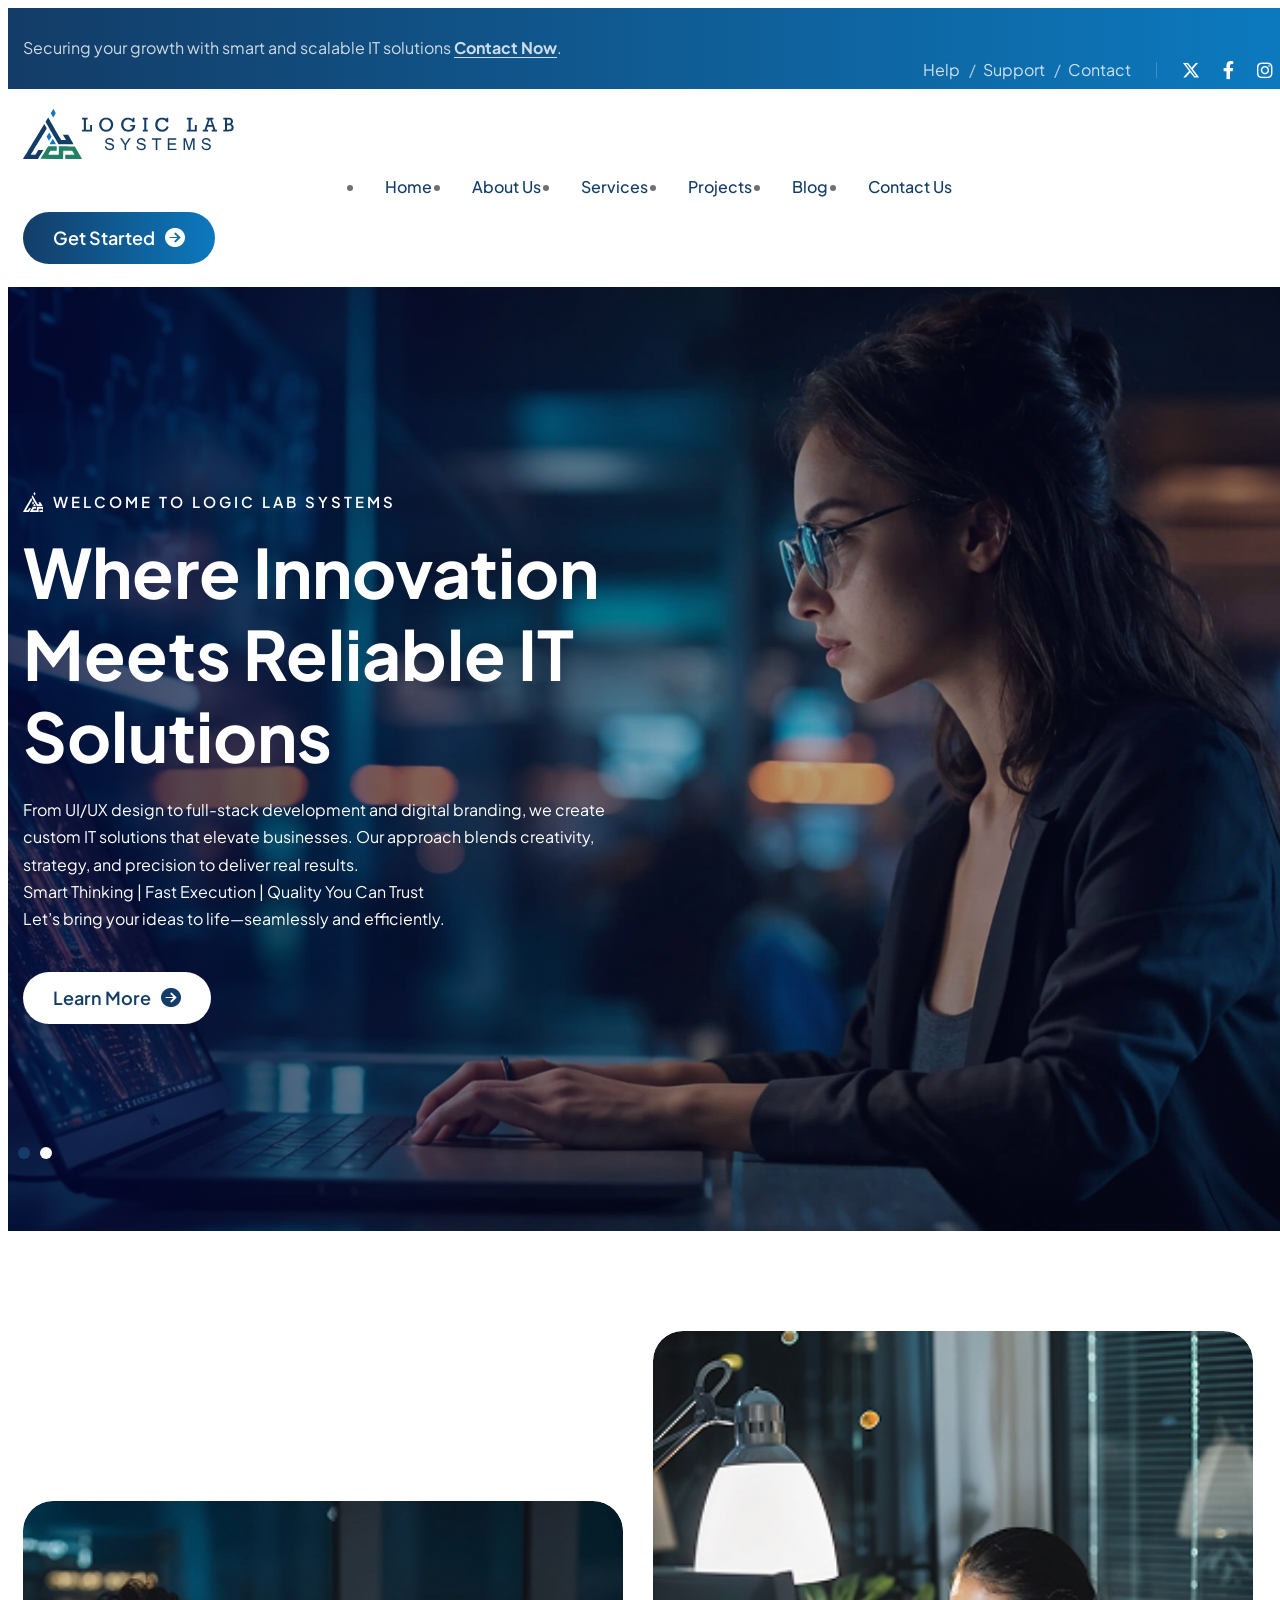
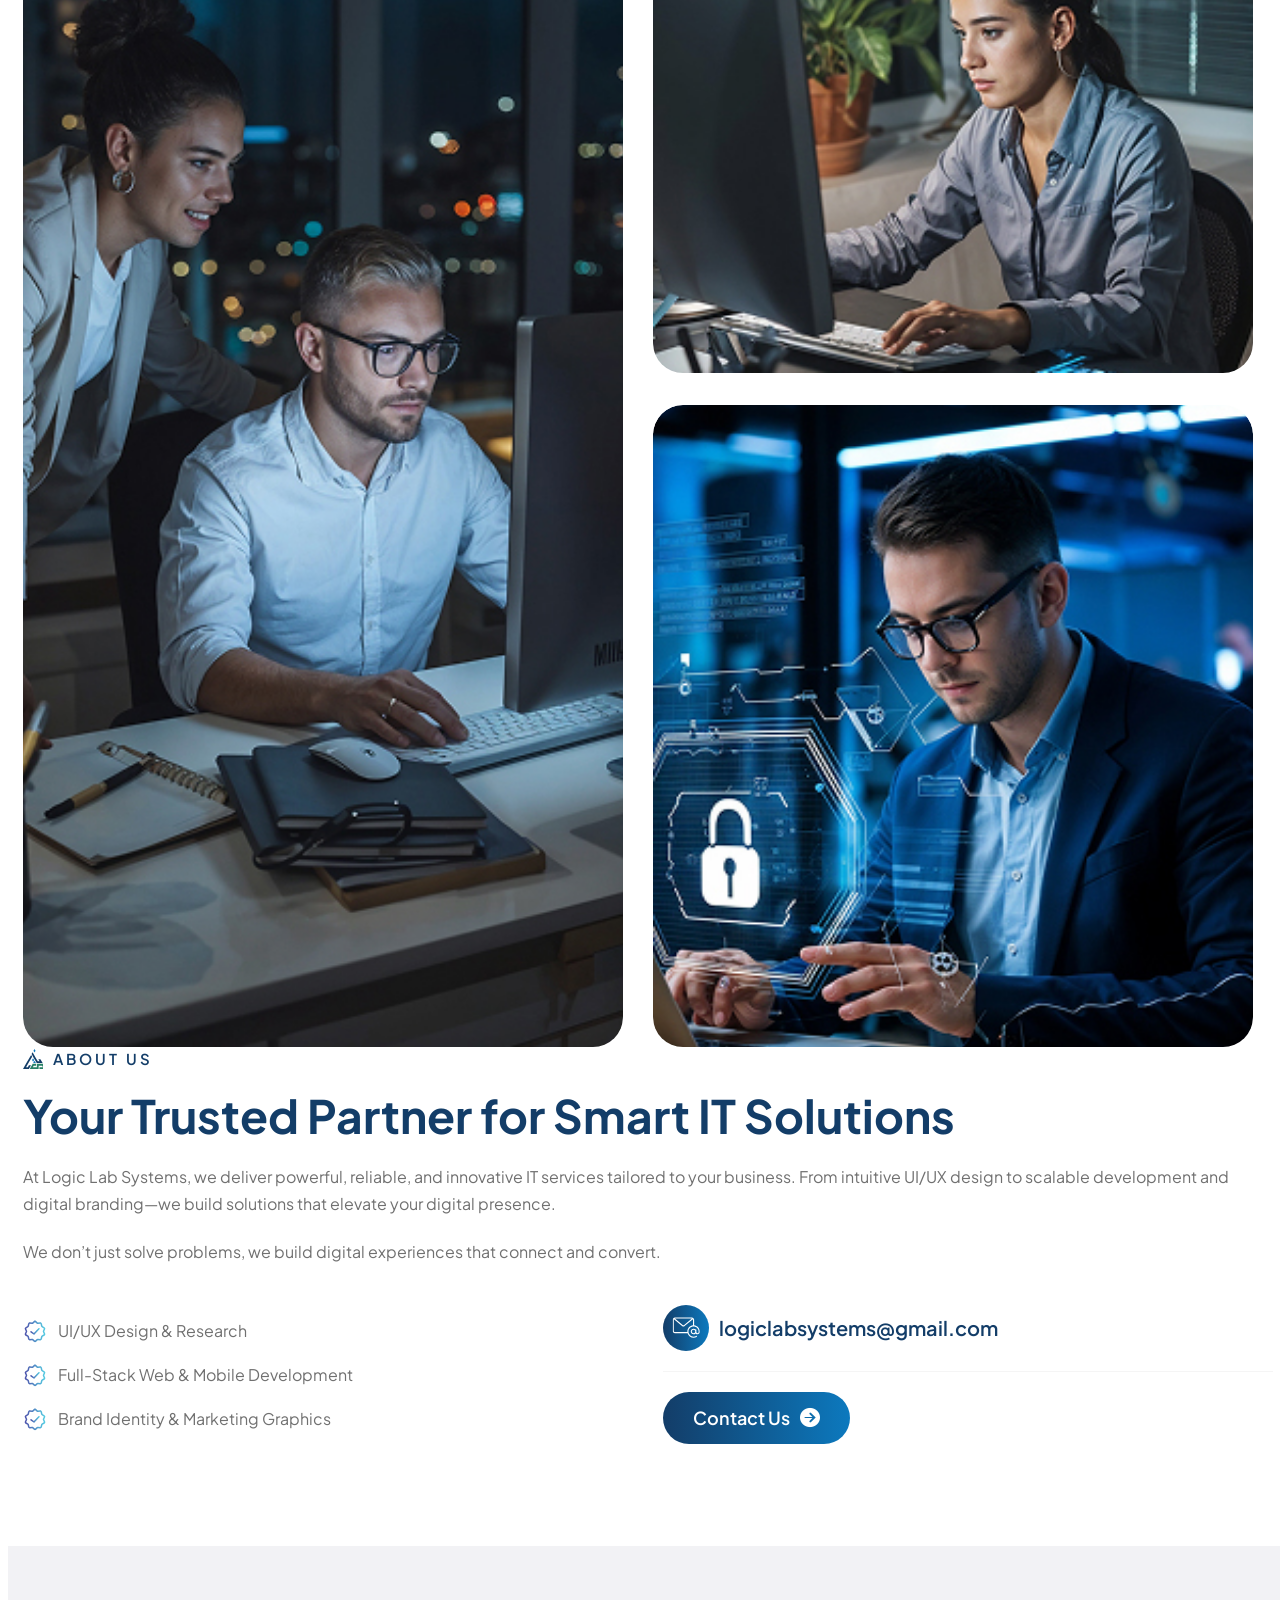
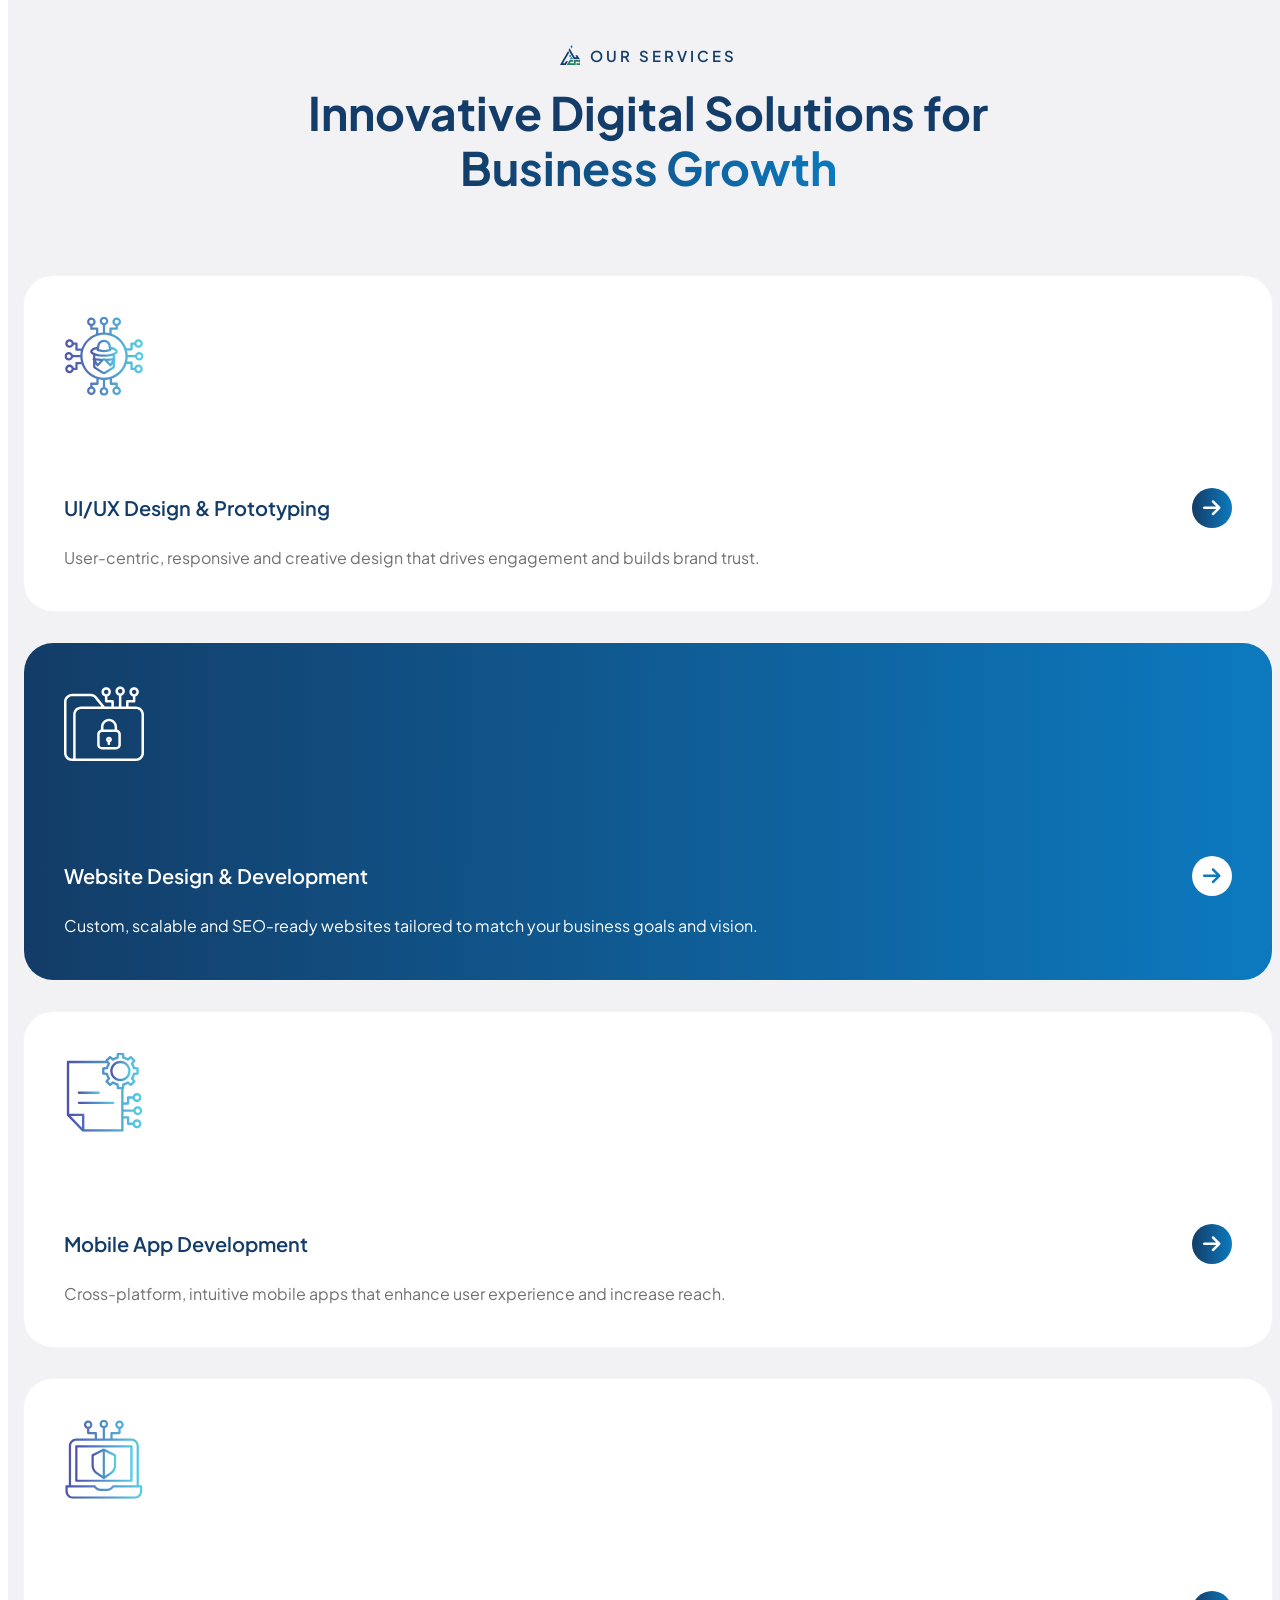
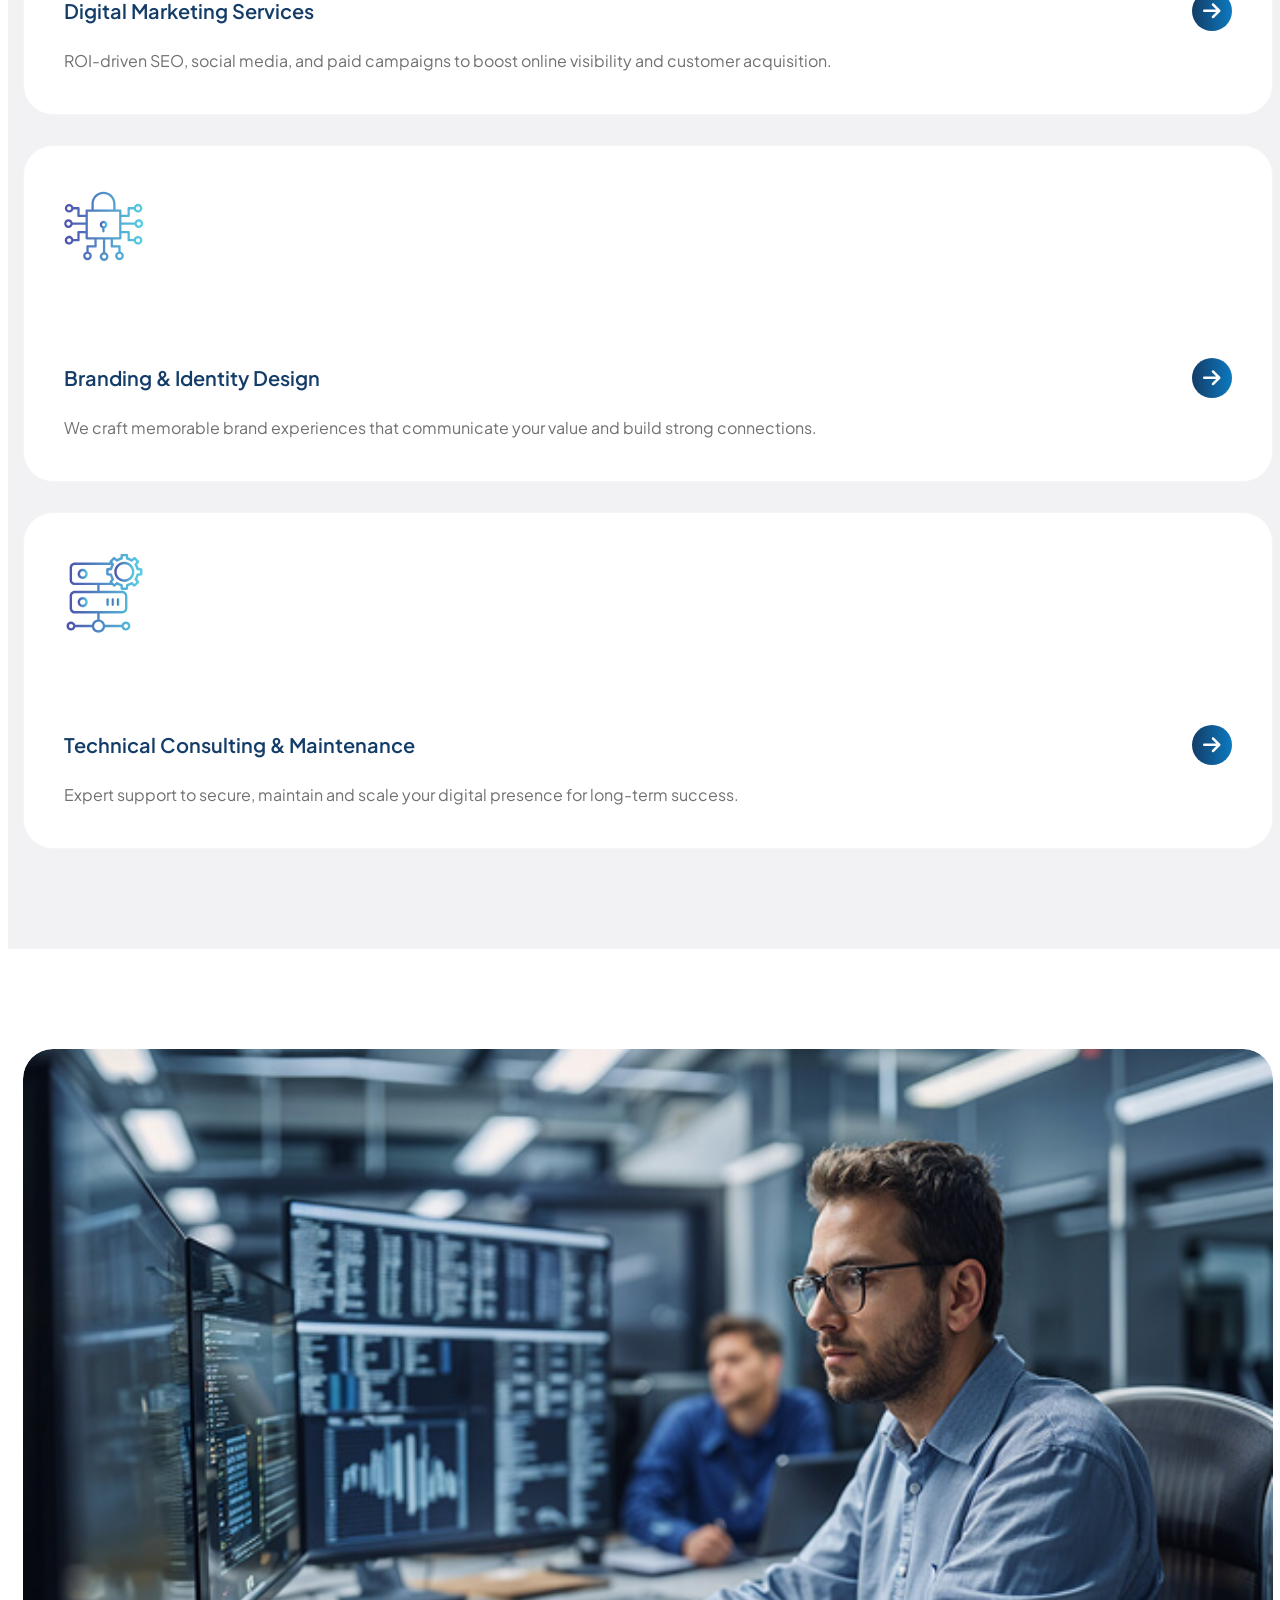
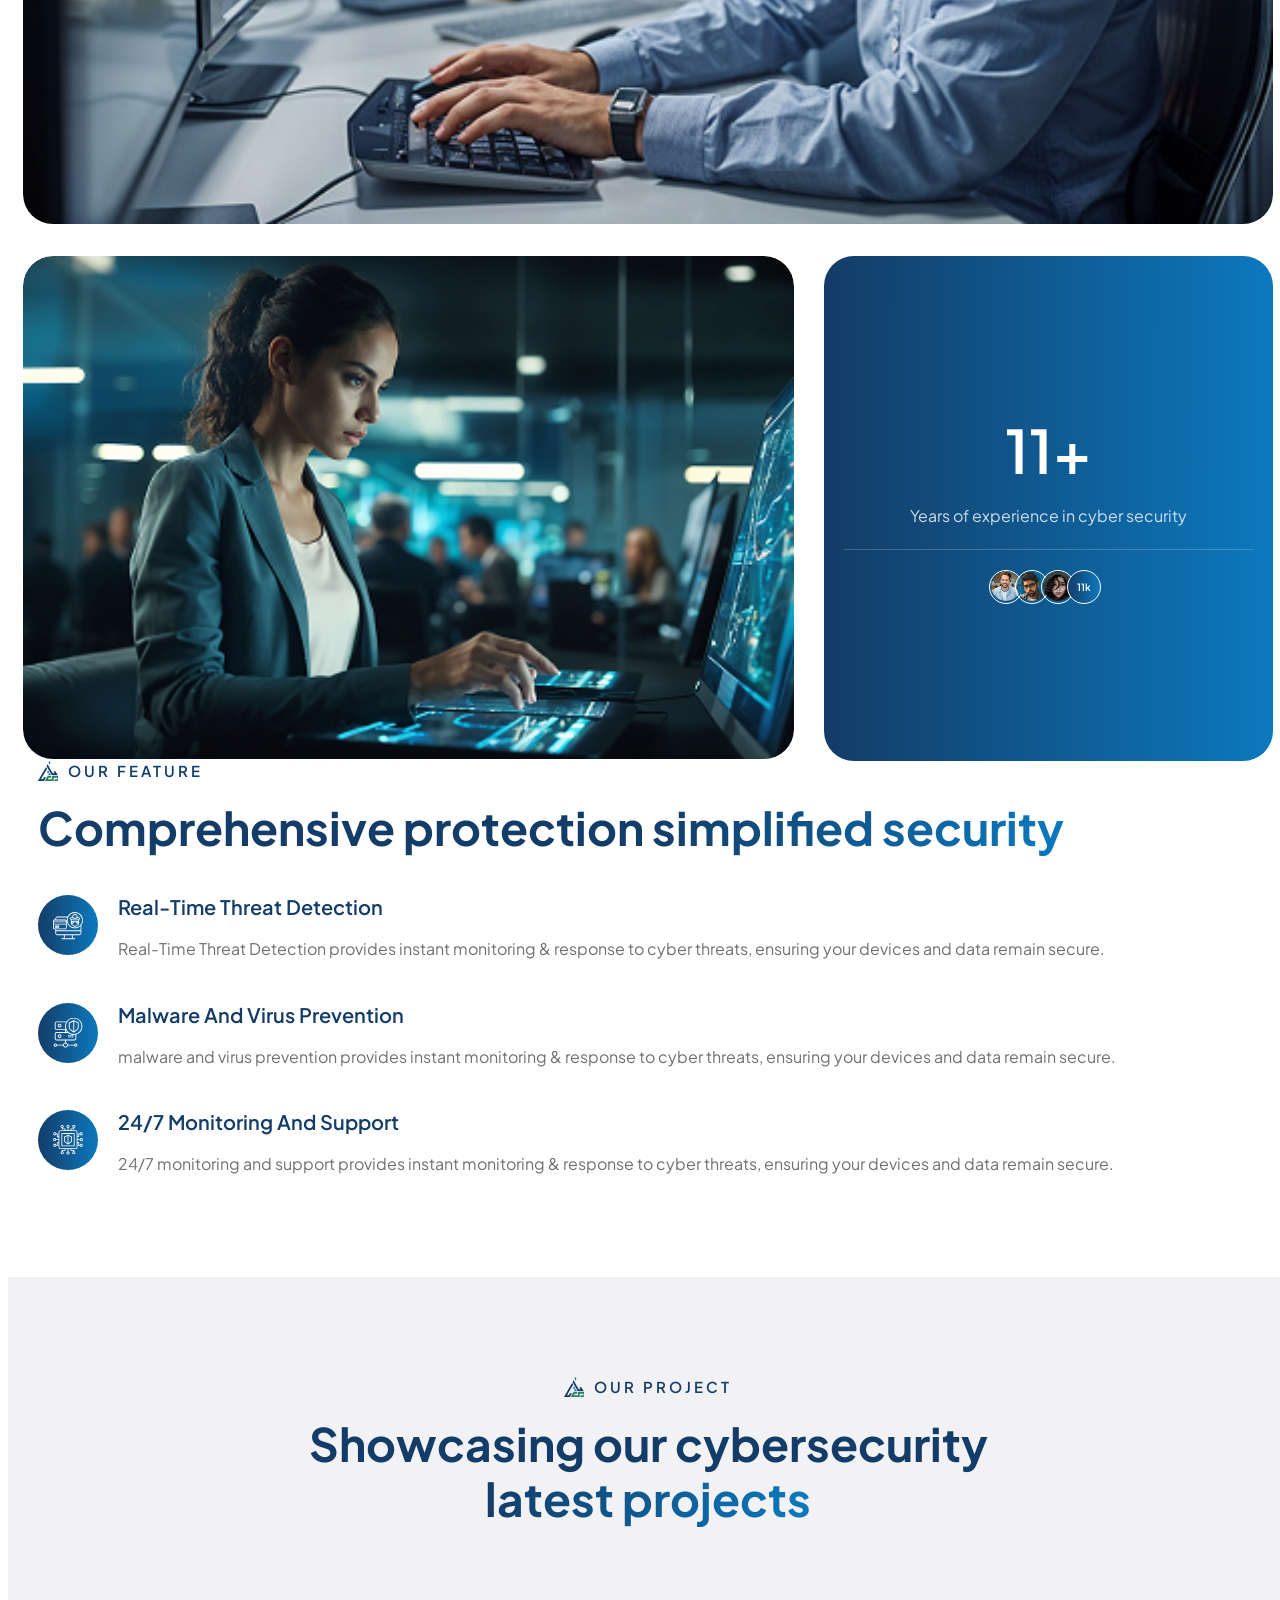
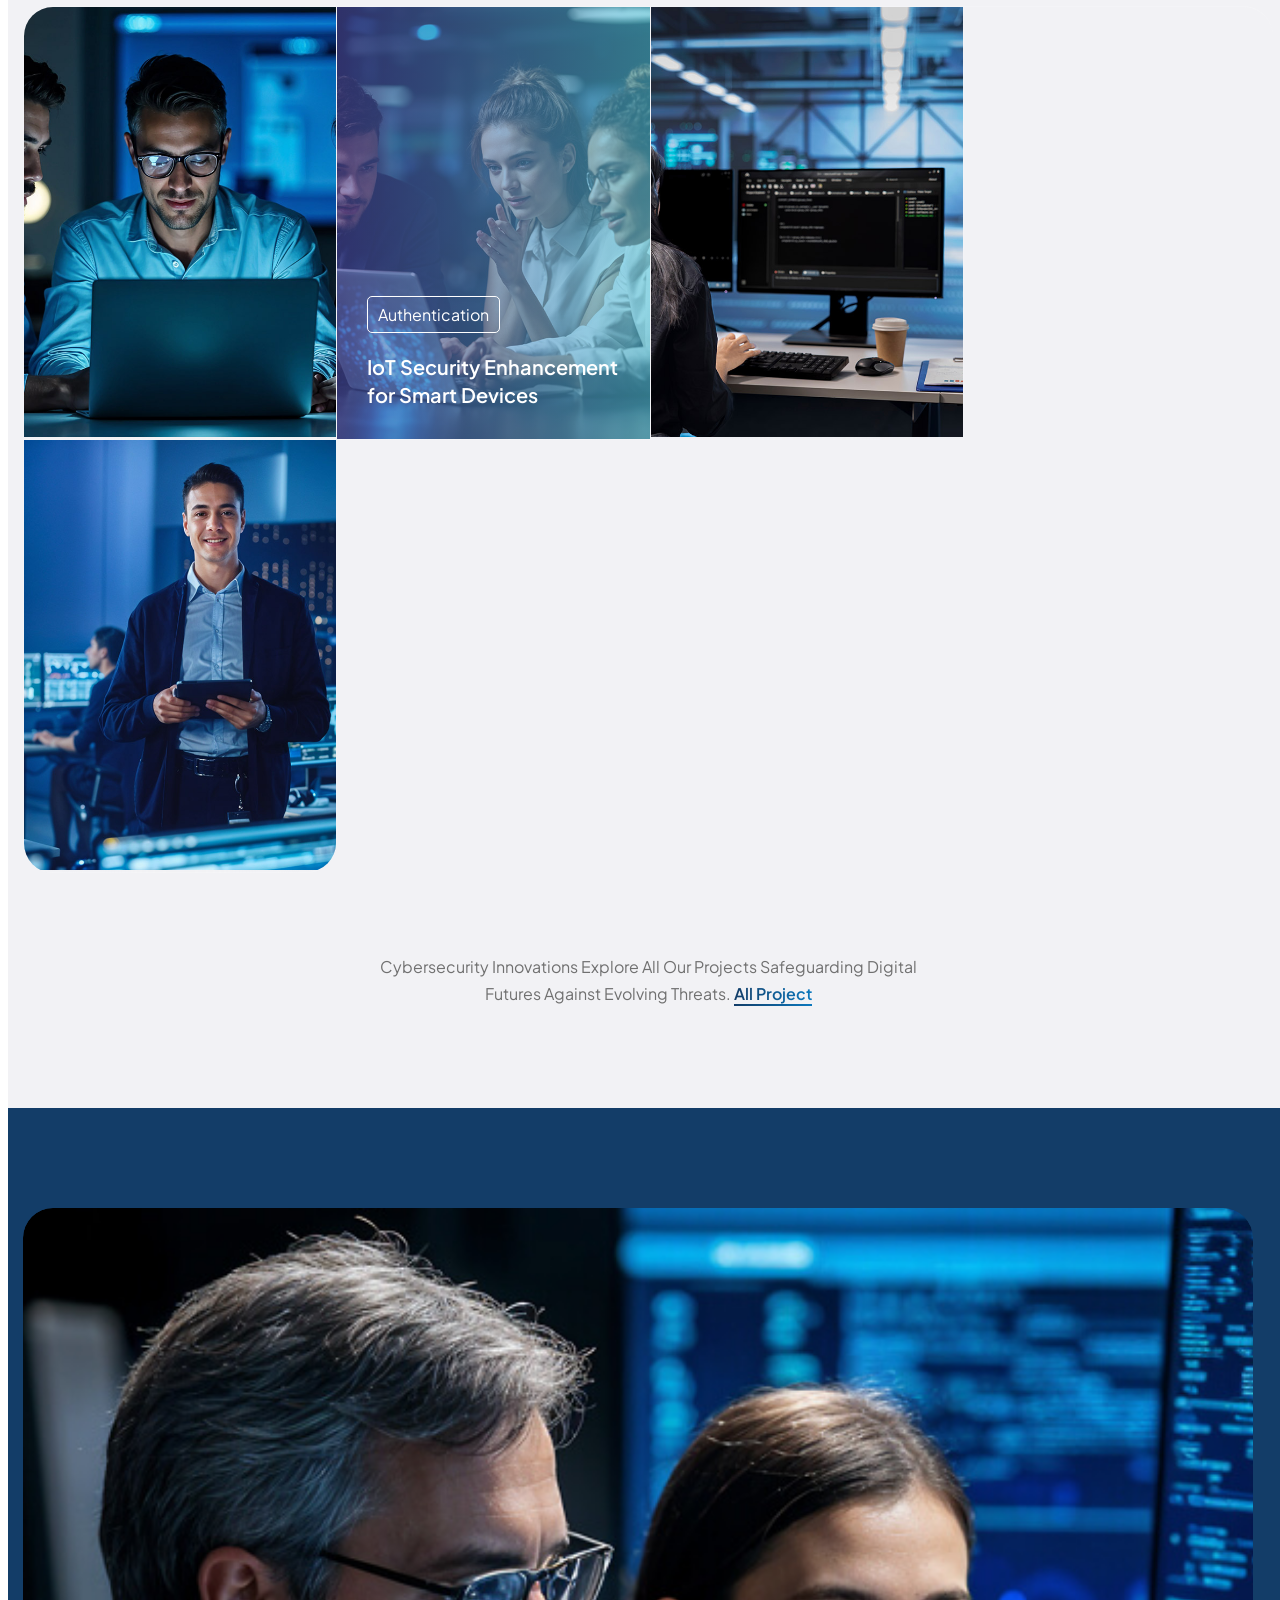
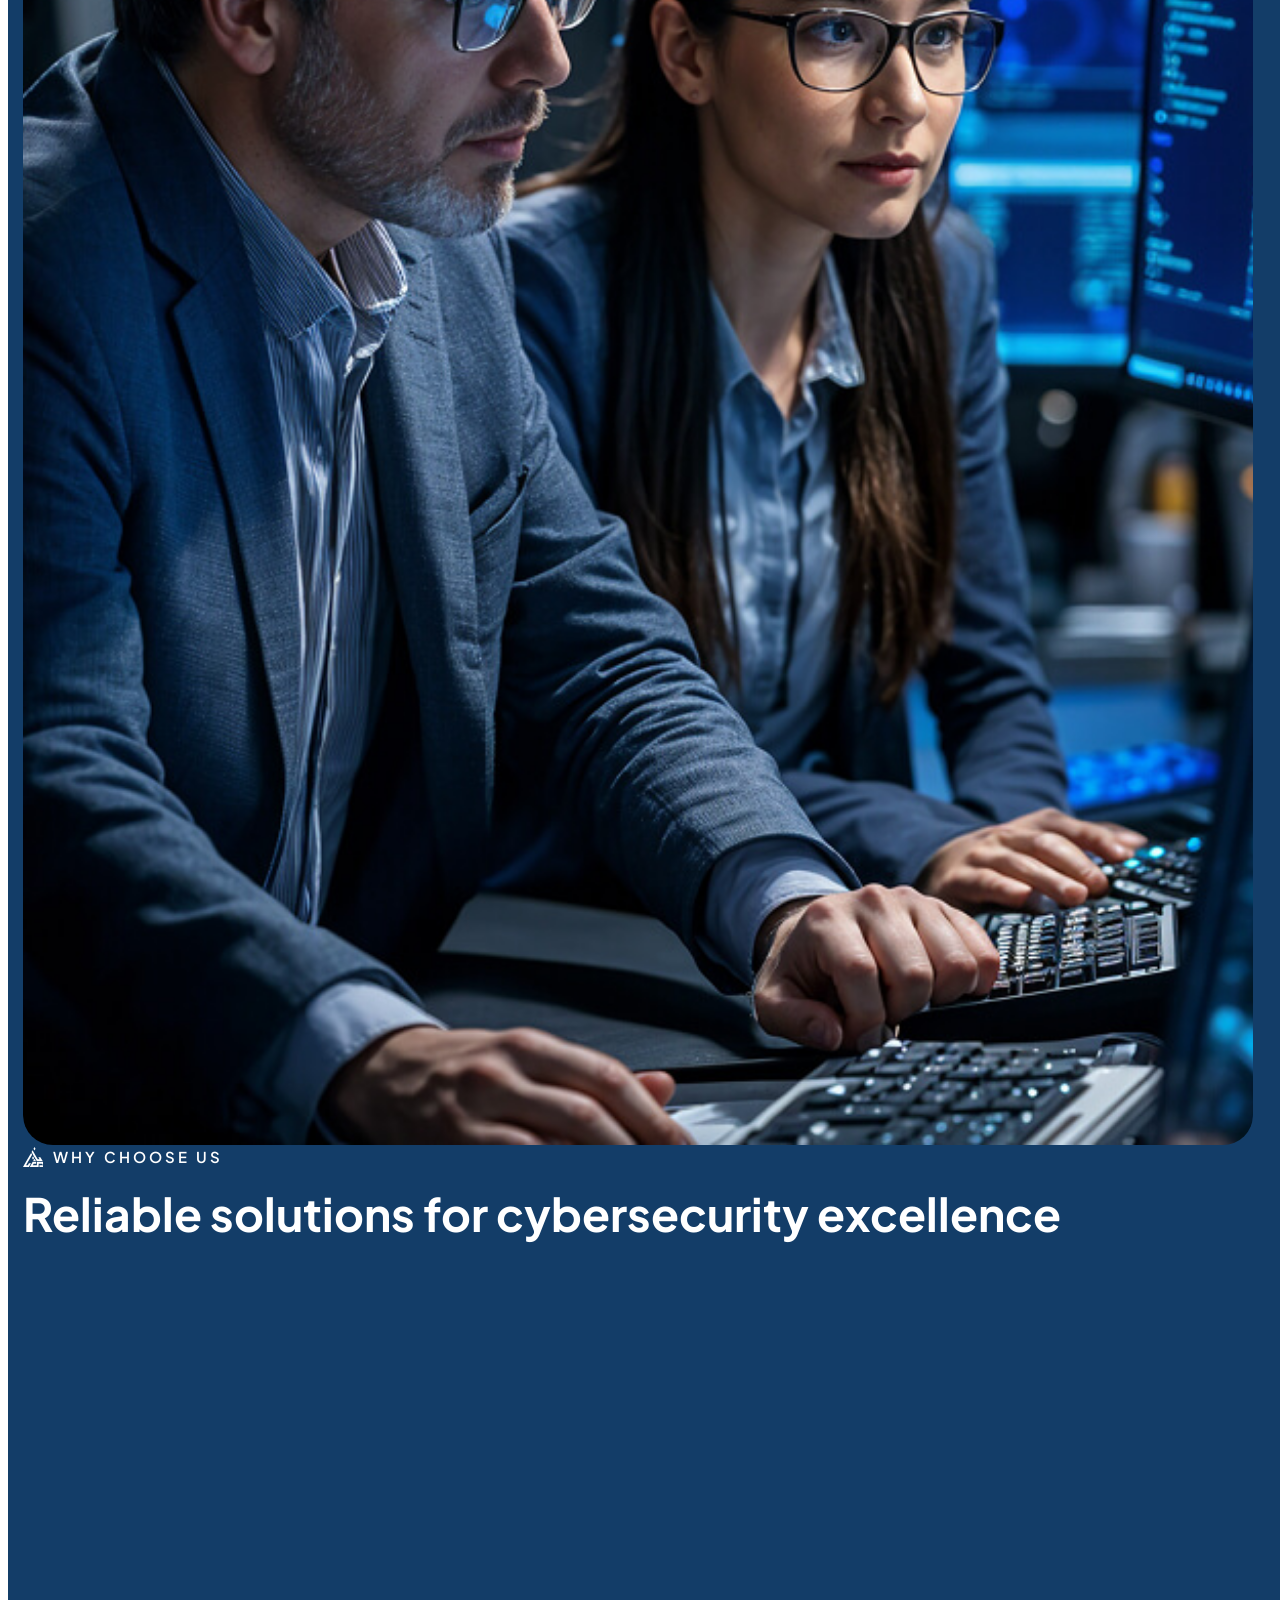
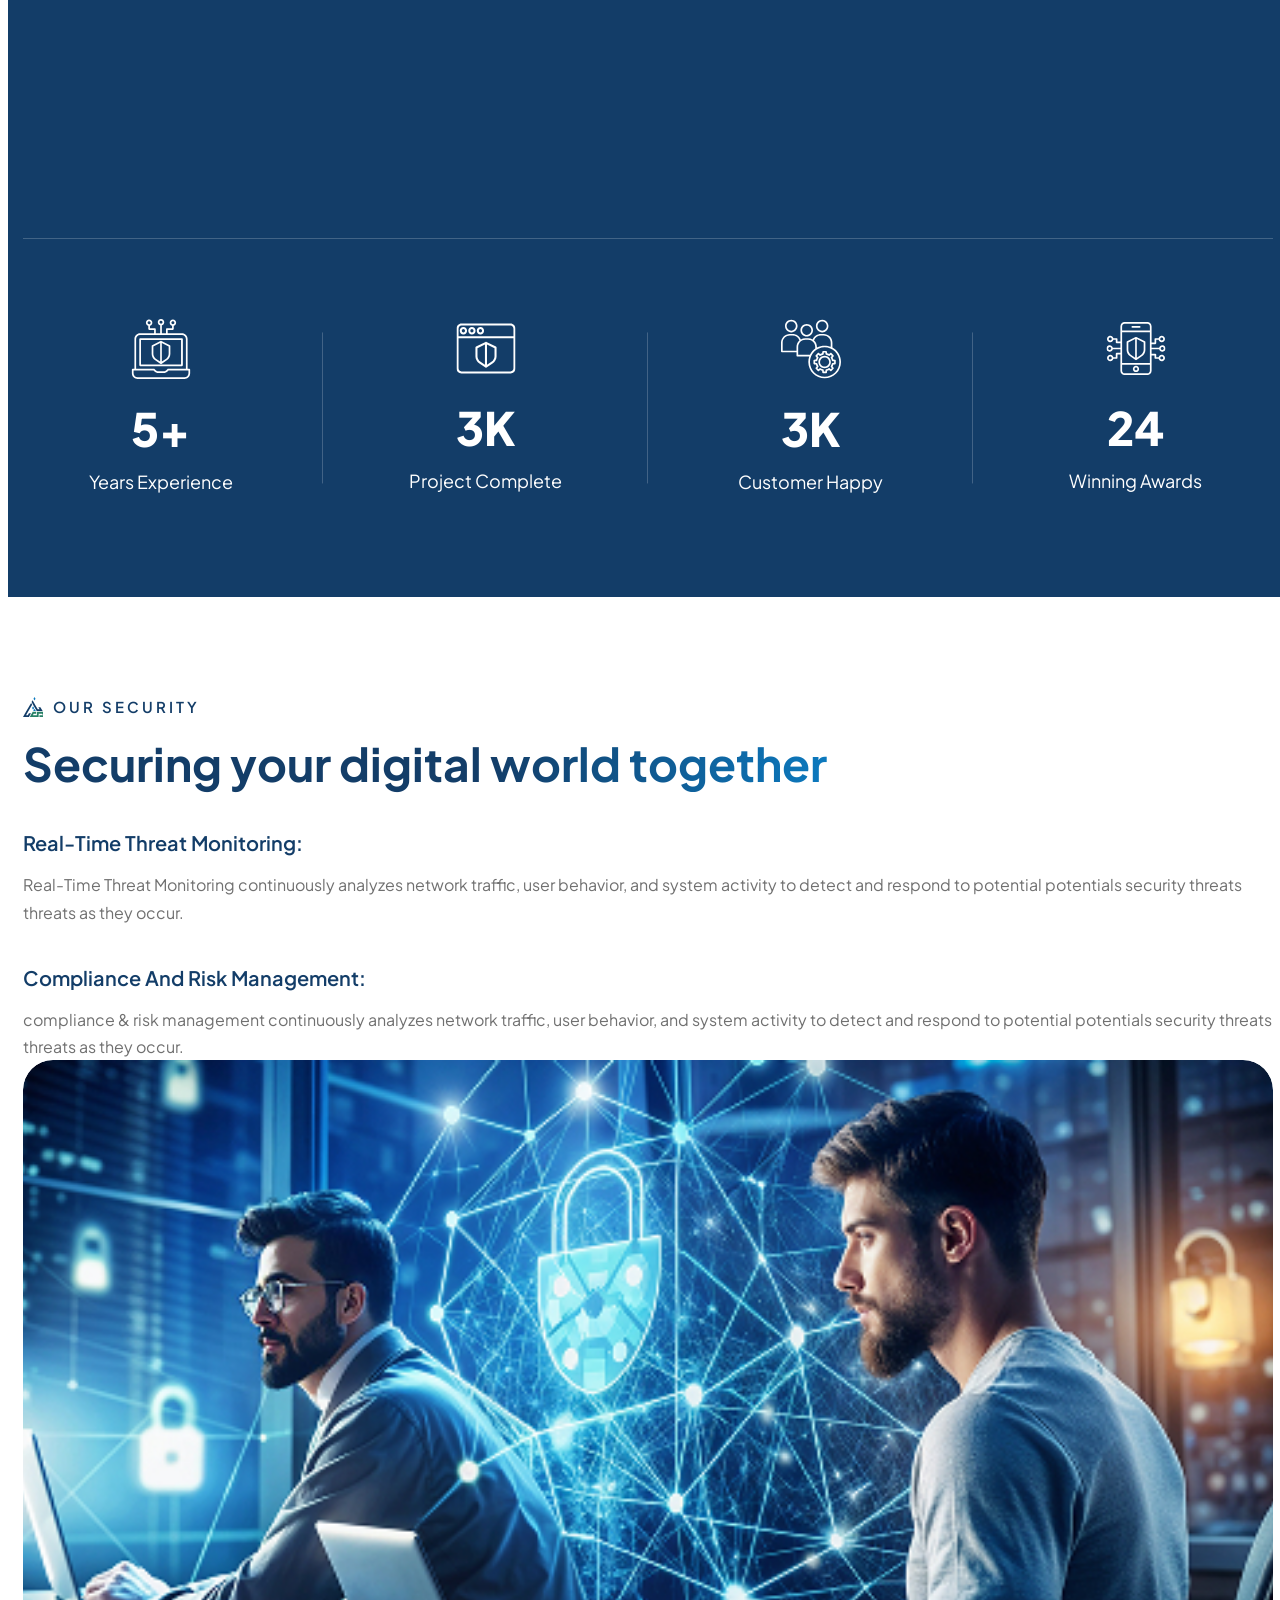
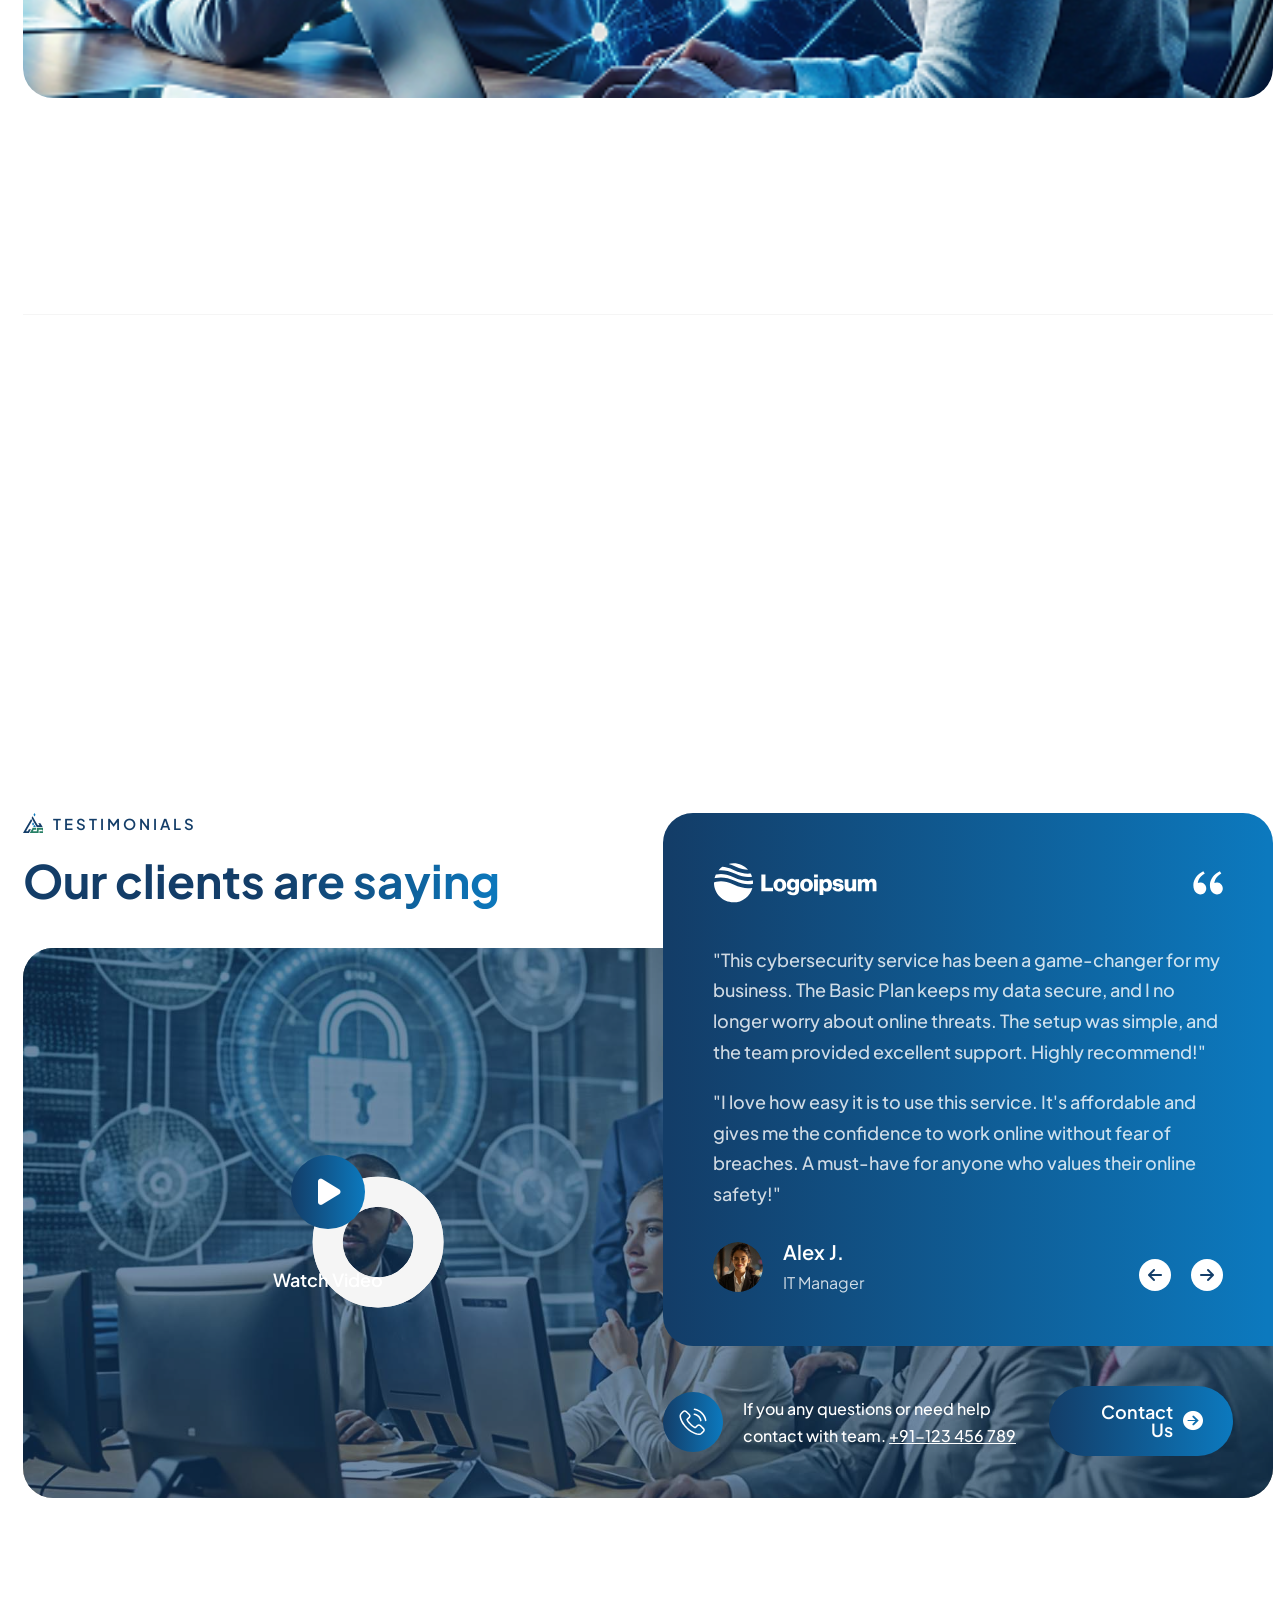
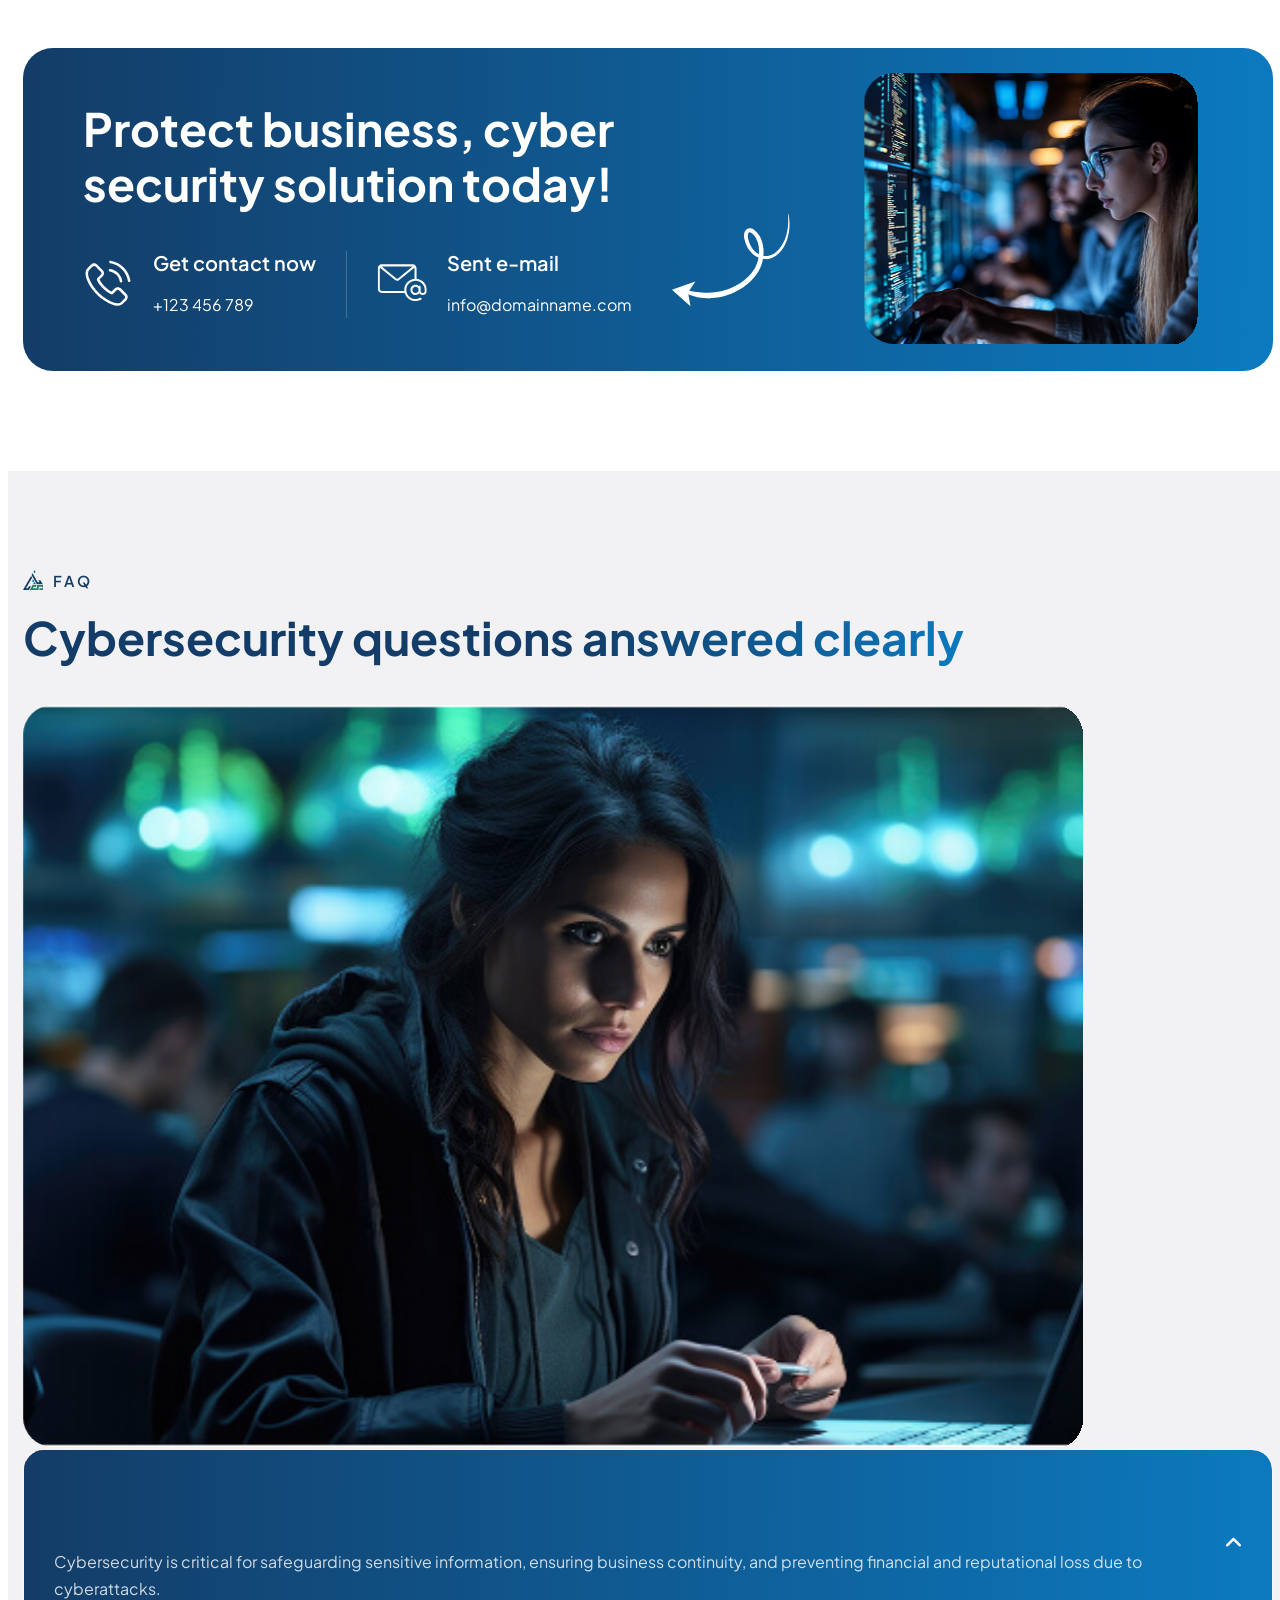
==== commit d190a2dd: "Home page Link chnage Home page Link chnage" ====
--- a/index.html
+++ b/index.html
@@ -1,744 +1,1541 @@
 <!DOCTYPE html>
-<html class="no-js" lang="zxx">
+<html lang="zxx">
 
 <head>
-    <meta charset="utf-8" />
-    <meta http-equiv="x-ua-compatible" content="ie=edge" />
-    <title>Logic Lab Systesm - IT Service</title>
-
-    <meta name="viewport" content="width=device-width,initial-scale=1,shrink-to-fit=no" />
-
-    <link rel="icon" type="image/png" sizes="16x16" href="assets/img/favicons/favicon.png" />
-    <link rel="manifest" href="assets/img/favicons/manifest.json" />
-    <meta name="msapplication-TileColor" content="#ffffff" />
-    <meta name="msapplication-TileImage" content="assets/img/favicons/ms-icon-144x144.png" />
-    <meta name="theme-color" content="#ffffff" />
-    <link rel="preconnect" href="https://fonts.googleapis.com/" />
-    <link rel="preconnect" href="https://fonts.gstatic.com/" crossorigin />
+    <!-- Meta -->
+    <meta charset="utf-8">
+    <meta http-equiv="X-UA-Compatible" content="IE=edge">
+    <meta name="viewport" content="width=device-width, initial-scale=1.0, maximum-scale=1">
+    <meta name="description" content="">
+    <meta name="keywords" content="">
+    <meta name="author" content="Logic Lab Systems">
+    <!-- Page Title -->
+    <title>Logic Lab Systems</title>
+    <!-- Favicon Icon -->
+    <link rel="shortcut icon" type="image/x-icon" href="images/favicon.png">
+    <!-- Google Fonts Css-->
+    <link rel="preconnect" href="https://fonts.googleapis.com/">
+    <link rel="preconnect" href="https://fonts.gstatic.com/" crossorigin>
     <link
-        href="https://fonts.googleapis.com/css2?family=Hanken+Grotesk:wght@100;200;300;400;500;600;700;800&amp;family=Outfit:wght@300;400;500;600;700;800;900&amp;display=swap"
-        rel="stylesheet" />
-    <link rel="stylesheet" href="assets/css/app.min.css" />
-    <link rel="stylesheet" href="assets/css/fontawesome.min.css" />
-    <link rel="stylesheet" href="assets/css/style.css" />
+        href="https://fonts.googleapis.com/css2?family=Plus+Jakarta+Sans:ital,wght@0,200..800;1,200..800&amp;display=swap"
+        rel="stylesheet">
+    <!-- Bootstrap Css -->
+    <link href="css/bootstrap.min.css" rel="stylesheet" media="screen">
+    <!-- SlickNav Css -->
+    <link href="css/slicknav.min.css" rel="stylesheet">
+    <!-- Swiper Css -->
+    <link rel="stylesheet" href="css/swiper-bundle.min.css">
+    <!-- Font Awesome Icon Css-->
+    <link href="css/all.min.css" rel="stylesheet" media="screen">
+    <!-- Animated Css -->
+    <link href="css/animate.css" rel="stylesheet">
+    <!-- Magnific Popup Core Css File -->
+    <link rel="stylesheet" href="css/magnific-popup.css">
+    <!-- Mouse Cursor Css File -->
+    <link rel="stylesheet" href="css/mousecursor.css">
+    <!-- Main Custom Css -->
+    <link href="css/custom.css" rel="stylesheet" media="screen">
 </head>
 
 <body>
+
+    <!-- Preloader Start -->
     <div class="preloader">
-        <!-- <button class="ot-btn preloaderCls style3">Cancel Preloader</button> -->
-        <div class="preloader-inner"><span class="loader"></span></div>
-    </div>
-
-    <div class="sidemenu-wrapper sidemenu-info d-none d-lg-block">
-        <div class="sidemenu-content">
-            <button class="closeButton sideMenuCls"><i class="far fa-times"></i></button>
-            <div class="widget">
-                <div class="ot-widget-about">
-                    <div class="about-logo">
-                        <a href="/"><img src="assets/img/logo.svg" alt="logiclabsystems" /></a>
-                    </div>
-                    <p class="about-text">At Logic Lab Systems, we offer an extensive range of digital services that cater to your business needs. Our focus is on building high-performance websites, creating seamless user experiences, and driving impactful digital marketing campaigns.</p>
-                    <div class="ot-social">
-                        <a href="https://www.facebook.com/"><i class="fab fa-facebook-f"></i></a> <a
-                            href="https://www.twitter.com/"><i class="fab fa-twitter"></i></a>
-                        <a href="https://www.linkedin.com/"><i class="fab fa-linkedin-in"></i></a> <a
-                            href="https://www.whatsapp.com/"><i class="fab fa-whatsapp"></i></a>
-                    </div>
-                </div>
-            </div>
-            <div class="widget">
-                <h3 class="widget_title">Contact Us</h3>
-                <div class="ot-widget-contact">
-                    <div class="info-box">
-                        <div class="info-box_icon"><i class="fas fa-location-dot"></i></div>
-                        <p class="info-box_text">Malian Avenue, London SZ2 52H, United Kingdom</p>
-                    </div>
-                    <div class="info-box">
-                        <div class="info-box_icon"><i class="fas fa-phone"></i></div>
-                        <p class="info-box_text"><a href="tel:+2352569321586" class="info-box_link">+(235)
-                                2569-321586</a> <a href="tel:+2352569326254" class="info-box_link">+(235)
-                                2569-326254</a></p>
-                    </div>
-                    <div class="info-box">
-                        <div class="info-box_icon"><i class="fas fa-envelope"></i></div>
-                        <p class="info-box_text"><a href="mailto:help24/7@logiclabsystems.com"
-                                class="info-box_link">help24/7@logiclabsystems.com</a></p>
-                    </div>
-                </div>
-            </div>
-            <div class="widget newsletter-widget">
-                <h3 class="widget_title">Newsletter</h3>
-                <p class="footer-text">Sign up to get update news about us</p>
-                <form class="newsletter-form"><input class="form-control" type="email" placeholder="Enter Email"
-                        required="" /> <button type="submit" class="ot-btn">Subscribe</button></form>
-            </div>
+        <div class="loading-container">
+            <div class="loading"></div>
+            <div id="loading-icon"><img src="images/loader.svg" alt=""></div>
         </div>
     </div>
-
-    <div class="ot-menu-wrapper">
-        <div class="ot-menu-area text-center">
-            <button class="ot-menu-toggle"><i class="fal fa-times"></i></button>
-            <div class="mobile-logo">
-                <a href="/"><img src="assets/img/logo.svg" alt="logiclabsystems" /></a>
-            </div>
-            <div class="ot-mobile-menu">
-                <ul>
-                    <li><a href="/">Home</a></li>
-                    <li><a href="">About Us</a></li>
-                    <li class="menu-item-has-children">
-                        <a href="#">Services</a>
-                        <ul class="sub-menu">
-                            <li><a href="">Web Development</a></li>
-                            <li><a href="">Mobile Development</a></li>
-                            <li><a href="">UI & UX Design</a></li>
-                            <li><a href="">WordPress Development</a></li>
-                            <li><a href="">Digital Marketing</a></li>
-                        </ul>
-                    </li>
-                    <li><a href="">Projects</a></li>
-                    <li><a href="">Contact</a></li>
-                </ul>
+    <!-- Preloader End -->
+
+    <!-- Topbar Section Start -->
+    <div class="topbar">
+        <div class="container">
+            <div class="row align-items-center">
+                <div class="col-md-7">
+                    <div class="topbar-info-text">
+                        <p>Securing your growth with smart and scalable IT solutions <a href="contact.html">Contact
+                                now</a>.</p>
+                    </div>
+                </div>
+
+                <div class="col-md-5">
+                    <!-- Topbar Social Links Start -->
+                    <div class="topbar-links">
+                        <!-- Topbar Contact Information Start -->
+                        <div class="topbar-contact-info">
+                            <ul>
+                                <li><a href="#">Help</a></li>
+                                <li><a href="#">Support</a></li>
+                                <li><a href="contact.html">Contact</a></li>
+                            </ul>
+                        </div>
+                        <!-- Topbar Contact Information End -->
+
+                        <!-- Topbar Social Links Start -->
+                        <div class="topbar-social-links">
+                            <ul>
+                                <li><a href="https://x.com/LogicLabSystems"><i class="fa-brands fa-x-twitter"></i></a>
+                                </li>
+                                <li><a href="#"><i class="fa-brands fa-facebook-f"></i></a></li>
+                                <li><a href="#"><i class="fa-brands fa-instagram"></i></a></li>
+                            </ul>
+                        </div>
+                        <!-- Topbar Social Links End -->
+                    </div>
+                    <!-- Topbar Social Links End -->
+                </div>
             </div>
         </div>
     </div>
-
-    <header class="ot-header header-layout2">
-        <!-- <div class="header-top" data-bg-src="assets/img/bg/header_top_bg.jpg">
-            <div class="container text-center">
-                <p class="header-notice">Get 50% off on logiclabsystems theme. Limited time offer! <a
-                        href="">Purchase now</a></p>
-            </div>
-        </div> -->
-        <div class="sticky-wrapper">
-            <div class="menu-area">
+    <!-- Topbar Section End -->
+
+    <!-- Header Start -->
+    <header class="main-header">
+        <div class="header-sticky">
+            <nav class="navbar navbar-expand-lg">
                 <div class="container">
-                    <div class="row align-items-center justify-content-between">
-                        <div class="col-auto">
-                            <div class="header-logo">
-                                <a href="/"><img src="assets/img/logo.svg" alt="logiclabsystems" /></a>
-                            </div>
-                        </div>
-                        <div class="col-auto ms-auto">
-                            <nav class="main-menu d-none d-lg-inline-block">
-                                <ul>
-                                    <li><a href="/">Home</a></li>
-                                    <li><a href="">About Us</a></li>
-                                    <li class="menu-item-has-children">
-                                        <a href="#">Services</a>
-                                        <ul class="sub-menu">
-                                            <li><a href="">Web Development</a></li>
-                                            <li><a href="">Mobile Development</a></li>
-                                            <li><a href="">UI & UX Design</a></li>
-                                            <li><a href="">WordPress Development</a></li>
-                                            <li><a href="">Digital Marketing</a></li>
-                                        </ul>
-                                    </li>
-                                    <li><a href="">Projects</a></li>
-                                    <li><a href="">Contact</a></li>
-                                </ul>
-                            </nav>
-                            <button type="button" class="ot-menu-toggle d-block d-lg-none"><i
-                                    class="far fa-bars"></i></button>
-                        </div>
-                        <div class="col-auto d-none d-lg-block">
-                            <div class="header-button">
-                                <a href="" class="ot-btn btn-sm">Get Started</a>
-                                <button type="button" class="icon-btn sideMenuInfo"><i class="far fa-bars"></i></button>
-                            </div>
-                        </div>
-                    </div>
-                </div>
-            </div>
+                    <!-- Logo Start -->
+                    <a class="navbar-brand" href="/">
+                        <img src="images/logo.svg" alt="Logo" width="auto" height="50px">
+                    </a>
+                    <!-- Logo End -->
+
+                    <!-- Main Menu Start -->
+                    <div class="collapse navbar-collapse main-menu">
+                        <div class="nav-menu-wrapper">
+                            <ul class="navbar-nav mr-auto" id="menu">
+                                <li class="nav-item"><a class="nav-link" href="/">Home</a>
+                                <li class="nav-item"><a class="nav-link" href="about.html">About Us</a>
+                                <li class="nav-item"><a class="nav-link" href="services.html">Services</a></li>
+                                <li class="nav-item"><a class="nav-link" href="projects.html">Projects</a></li>
+                                <li class="nav-item"><a class="nav-link" href="blog.html">Blog</a></li>
+                                <li class="nav-item"><a class="nav-link" href="contact.html">Contact Us</a></li>
+                            </ul>
+                        </div>
+
+                        <!-- Header Btn Start -->
+                        <div class="header-btn">
+                            <a href="contact.html" class="btn-default">get started</a>
+                        </div>
+                        <!-- Header Btn End -->
+                    </div>
+                    <!-- Main Menu End -->
+                    <div class="navbar-toggle"></div>
+                </div>
+            </nav>
+            <div class="responsive-menu"></div>
         </div>
     </header>
-
-    <!-- Hero Banner -->
-    <div class="ot-hero-wrapper hero-3" id="hero" data-bg-src="assets/img/hero/hero_bg_3_1.jpg">
-        <div class="ot-hero-bg"><img src="assets/img/hero/Hero_Banner2.png" alt="overlay" /></div>
-        <div class="hero-inner">
-            <div class="container">
-                <div class="hero-style2">
-                    <span class="sub-title"><span class="text">Welcome to Logic Lab Systems</span></span>
-                    <h1 class="hero-title"><span class="title1">World’s No.1 Technology</span> <span
-                            class="title2">Solution Provider.</span></h1>
-                    <p class="hero-text">At Logic Lab Systems, we pride ourselves on delivering innovative web development, web design, UI/UX design, and digital marketing solutions to clients worldwide. Our mission is to elevate businesses by building robust, user-friendly digital platforms that enhance their online presence and drive growth.</p>
-                    <div class="btn-group">
-                        <a href="" class="ot-btn">Discover More</a>
-                    </div>
-                </div>
-            </div>
+    <!-- Header End -->
+
+    <!-- Hero Section Start -->
+    <div class="hero hero-slider-layout">
+        <div class="swiper">
+            <div class="swiper-wrapper">
+                <!-- Hero Slide Start -->
+                <div class="swiper-slide">
+                    <div class="hero-slide">
+                        <!-- Slider Image Start -->
+                        <div class="hero-slider-image">
+                            <img src="images/hero-bg.jpg" alt="">
+                        </div>
+                        <!-- Slider Image End -->
+
+                        <div class="container">
+                            <div class="row align-items-center">
+                                <div class="col-lg-7">
+                                    <!-- Hero Content Start -->
+                                    <div class="hero-content">
+                                        <!-- Section Title Start -->
+                                        <div class="section-title dark-section">
+                                            <h3 class="wow fadeInUp">WELCOME TO LOGIC LAB SYSTEMS</h3>
+                                            <h1 class="wow fadeInUp" data-wow-delay="0.2s" data-cursor="-opaque">Where
+                                                Innovation Meets Reliable IT Solutions</h1>
+                                            <p class="wow fadeInUp" data-wow-delay="0.4s">
+                                                From UI/UX design to full-stack development and digital branding, we
+                                                create custom IT solutions that elevate businesses. Our approach blends
+                                                creativity, strategy, and precision to deliver real results. <br>
+
+                                                Smart Thinking | Fast Execution | Quality You Can Trust<br>
+                                                Let’s bring your ideas to life—seamlessly and efficiently.
+                                            </p>
+                                        </div>
+                                        <!-- Section Title End -->
+
+                                        <!-- Hero Content Body Start -->
+                                        <div class="hero-content-body wow fadeInUp" data-wow-delay="0.6s">
+                                            <!-- Hero Button Start -->
+                                            <div class="hero-btn">
+                                                <a href="contact.html" class="btn-default btn-highlighted">learn
+                                                    more</a>
+                                            </div>
+                                            <!-- Hero Button End -->
+                                        </div>
+                                        <!-- Hero Content Body End -->
+                                    </div>
+                                    <!-- Hero Content End -->
+                                </div>
+                            </div>
+                        </div>
+                    </div>
+                </div>
+                <!-- Hero Slide End -->
+
+                <!-- Hero Slide Start -->
+                <div class="swiper-slide">
+                    <div class="hero-slide">
+                        <!-- Slider Image Start -->
+                        <div class="hero-slider-image">
+                            <img src="images/hero-bg-2.jpg" alt="">
+                        </div>
+                        <!-- Slider Image End -->
+
+                        <div class="container">
+                            <div class="row align-items-center">
+                                <div class="col-lg-7">
+                                    <!-- Hero Content Start -->
+                                    <div class="hero-content">
+                                        <!-- Section Title Start -->
+                                        <div class="section-title dark-section">
+                                            <h3 class="wow fadeInUp">WELCOME TO LOGIC LAB SYSTEMS</h3>
+                                            <h1 class="wow fadeInUp" data-wow-delay="0.2s" data-cursor="-opaque">Designs
+                                                That Engage. Solutions That Work.</h1>
+                                            <p class="wow fadeInUp" data-wow-delay="0.4s">
+                                                At Logic Lab Systems, we craft
+                                                intuitive UI/UX, build responsive web/mobile apps, and shape strong
+                                                digital identities. Our team blends aesthetics with functionality to
+                                                create impactful user experiences that drive engagement and results.<br>
+
+                                                Creative • Functional • Reliable
+                                                Transform your brand with design and development that speaks for itself.
+                                            </p>
+                                        </div>
+                                        <!-- Section Title End -->
+
+                                        <!-- Hero Content Body Start -->
+                                        <div class="hero-content-body wow fadeInUp" data-wow-delay="0.6s">
+                                            <!-- Hero Button Start -->
+                                            <div class="hero-btn">
+                                                <a href="contact.html" class="btn-default btn-highlighted">learn
+                                                    more</a>
+                                            </div>
+                                            <!-- Hero Button End -->
+                                        </div>
+                                        <!-- Hero Content Body End -->
+                                    </div>
+                                    <!-- Hero Content End -->
+                                </div>
+                            </div>
+                        </div>
+                    </div>
+                </div>
+                <!-- Hero Slide End -->
+            </div>
+            <div class="hero-pagination"></div>
         </div>
     </div>
-
-    <!-- Quick Steps -->
-    <section class="space">
-        <div class="container">
-            <div class="title-area text-center">
-                <span class="sub-title"><span class="text">Quick Steps</span></span>
-                <h2 class="sec-title">Our Work Feature</h2>
-            </div>
-            <div class="row gy-40 justify-content-between">
-                <div class="col-xxl-auto col-lg-4 col-md-4 process-card-wrap">
-                    <div class="process-card">
-                        <div class="box-number">01</div>
-                        <div class="box-line"></div>
-                        <div class="box-content">
-                            <h3 class="box-title">Project Discussion</h3>
-                            <p class="box-text">They may offer a range of services, from project-based work to ongoing
-                                support and maintenance.</p>
-                            <div class="box-icon"><img src="assets/img/icon/process_card_1.svg" alt="icon" /></div>
-                        </div>
-                    </div>
-                </div>
-                <div class="col-xxl-auto col-lg-4 col-md-4 process-card-wrap">
-                    <div class="process-card">
-                        <div class="box-number">02</div>
-                        <div class="box-line"></div>
-                        <div class="box-content">
-                            <h3 class="box-title">Testing & Trying</h3>
-                            <p class="box-text">They may offer a range of services, from project-based work to ongoing
-                                support and maintenance.</p>
-                            <div class="box-icon"><img src="assets/img/icon/process_card_1.svg" alt="icon" /></div>
-                        </div>
-                    </div>
-                </div>
-                <div class="col-xxl-auto col-lg-4 col-md-4 process-card-wrap">
-                    <div class="process-card">
-                        <div class="box-number">03</div>
-                        <div class="box-line"></div>
-                        <div class="box-content">
-                            <h3 class="box-title">Execute & install</h3>
-                            <p class="box-text">They may offer a range of services, from project-based work to ongoing
-                                support and maintenance.</p>
-                            <div class="box-icon"><img src="assets/img/icon/process_card_1.svg" alt="icon" /></div>
-                        </div>
-                    </div>
-                </div>
-            </div>
-        </div>
-    </section>
-
-    <!-- About Our Company -->
-    <div class="bg-left-full space" id="about-sec" data-bg-src="assets/img/bg/about_bg_2.jpg">
+    <!-- Hero Section End -->
+
+    <!-- About Us Section Start -->
+    <div class="about-us">
         <div class="container">
             <div class="row align-items-center">
-                <div class="col-lg-6 mb-35 mb-lg-0">
-                    <div class="img-box4">
-                        <div class="img1"><img src="assets/img/normal/about_3_1.jpg" alt="About" /></div>
-                        <div class="img2 jump"><img src="assets/img/normal/about_3_2.jpg" alt="Image" /></div>
-                        <div class="about-award">
-                            <div class="box-content">
-                                <div class="box-icon"><i class="fat fa-award"></i></div>
-                                <div class="media-body">
-                                    <div class="box-number"><span class="counter-number">100</span>+</div>
-                                    <span class="box-text">Awards We Won</span>
-                                </div>
-                            </div>
-                        </div>
-                    </div>
-                </div>
-                <div class="col-lg-6 text-center text-lg-start">
-                    <div class="ps-xxl-5 ms-xl-4 me-xxl-4">
-                        <div class="title-area mb-37">
-                            <span class="sub-title"><span class="text">More About Our Company</span></span>
-                            <h2 class="sec-title">We provide perfect it solutions & technology for any startups.</h2>
-                            <p class="sec-text">
-                                An IT solution service company may serve clients from various industries such as
-                                healthcare, finance, education, and manufacturing. They may work on a project basis,
-                                providing services for a specific
-                                project or on a long-term basis...
+                <div class="col-lg-6">
+                    <!-- About Us Image Start -->
+                    <div class="about-us-image">
+                        <!-- About Image Box Start -->
+                        <div class="about-image-box about-img-1">
+                            <figure class="image-anime reveal">
+                                <img src="images/about-image-1.jpg" alt="">
+                            </figure>
+                        </div>
+                        <!-- About Image Box End -->
+
+                        <!-- About Image Box Start -->
+                        <div class="about-image-box">
+                            <div class="about-img-2">
+                                <figure class="image-anime reveal">
+                                    <img src="images/about-image-2.jpg" alt="">
+                                </figure>
+                            </div>
+
+                            <div class="about-img-3">
+                                <figure class="image-anime reveal">
+                                    <img src="images/about-image-3.jpg" alt="">
+                                </figure>
+                            </div>
+                        </div>
+                        <!-- About Image Box Start -->
+
+                        <!-- Get Free Security Circle Start -->
+                        <!-- <div class="get-free-security-circle">
+                            <a href="contact.html">
+                                <img src="images/get-free-security-circle.svg" alt="">
+                            </a>
+                        </div> -->
+                        <!-- Get Free Security Circle End -->
+                    </div>
+                    <!-- About Us Image End -->
+                </div>
+
+                <div class="col-lg-6">
+                    <!-- About Us Content Start -->
+                    <div class="about-us-content">
+                        <!-- Section Title Start -->
+                        <div class="section-title">
+                            <h3 class="wow fadeInUp">about us</h3>
+                            <h2 class="wow fadeInUp" data-wow-delay="0.2s" data-cursor="-opaque">Your Trusted Partner for Smart IT Solutions</span></h2>
+                            <p class="wow fadeInUp" data-wow-delay="0.4s">
+                                At Logic Lab Systems, we deliver powerful, reliable, and innovative IT services tailored to your business. From intuitive UI/UX design to scalable development and digital branding—we build solutions that elevate your digital presence.
                             </p>
-                        </div>
-                        <div class="about-feature-wrap">
-                            <div class="about-feature">
-                                <div class="box-icon"><img src="assets/img/icon/about_feature_1.svg" alt="icon" /></div>
-                                <h3 class="box-title">
-                                    Provide Skills<br />
-                                    Services
-                                </h3>
-                            </div>
-                            <div class="about-feature">
-                                <div class="box-icon"><img src="assets/img/icon/about_feature_2.svg" alt="icon" /></div>
-                                <h3 class="box-title">
-                                    Urgent Support<br />
-                                    For Clients
-                                </h3>
-                            </div>
-                        </div>
-                    </div>
+                            <p class="wow fadeInUp" data-wow-delay="0.4s">
+                                We don’t just solve problems, we build digital experiences that connect and convert.
+                            </p>
+                        </div>
+                        <!-- Section Title End -->
+
+                        <!-- About Us Footer Start -->
+                        <div class="about-us-footer wow fadeInUp" data-wow-delay="0.8s">
+                            <!-- About Footer List Start -->
+                            <div class="about-footer-list">
+                                <ul>
+                                    <li>UI/UX Design & Research</li>
+                                    <li>Full-Stack Web & Mobile Development</li>
+                                    <li>Brand Identity & Marketing Graphics</li>
+                                </ul>
+                            </div>
+                            <!-- About Footer List End -->
+
+                            <!-- About Footer Content Start -->
+                            <div class="about-footer-content">
+                                <!-- About Content Button Start -->
+                                <div class="about-contact-btn">
+                                    <div class="icon-box">
+                                        <img src="images/icon-mail-accent.svg" alt="" style="filter: brightness(0) invert(1);">
+                                    </div>
+
+                                    <div class="about-footer-btn-content">
+                                        <h3><a href="mailto:logiclabsystems@gmail.com">logiclabsystems@gmail.com</a></h3>
+                                    </div>
+                                </div>
+                                <!-- About Content Button End -->
+
+                                <!-- About Footer Button Start -->
+                                <div class="about-footer-btn">
+                                    <a href="contact.html" class="btn-default">contact us</a>
+                                </div>
+                                <!-- About Footer Button End -->
+                            </div>
+                            <!-- About Footer Content End -->
+                        </div>
+                        <!-- About Us Footer End -->
+                    </div>
+                    <!-- About Us Content End -->
                 </div>
             </div>
         </div>
     </div>
-
-    <!-- Best Service -->
-    <section class="space" id="service-sec">
+    <!-- About Us Section End -->
+
+    <!-- Our Services Section Start -->
+    <div class="our-services">
         <div class="container">
-            <div class="row gy-40">
-                <div class="col-lg-4">
-                    <div class="pe-xxl-4 text-center text-lg-start">
-                        <div class="title-area mb-37">
-                            <span class="sub-title"><span class="text">Our Featured Services</span></span>
-                            <h2 class="sec-title">Our Best Service</h2>
-                            <p class="sec-text">At Logic Lab Systems, we offer an extensive range of digital services that cater to your business needs. Our focus is on building high-performance websites, creating seamless user experiences, and driving impactful digital marketing campaigns.</p>
-                        </div>
-                        <a href="" class="link-btn style-black">See All Services <i
-                                class="fas fa-arrow-up-right"></i></a>
-                    </div>
-                </div>
-                <div class="col-lg-8">
-                    <div class="row gy-4 justify-content-center">
-                        <div class="col-md-6">
-                            <div class="service-box">
-                                <h3 class="box-title"><a href="">Design & Development</a></h3>
-                                <p class="box-text">From graphic design to web and mobile app development, we create user-focused solutions.</p>
-                                <div class="box-icon"><img src="assets/img/service/service_box_1.png" alt="Icon" />
-                                </div>
-                                <a href="" class="link-btn style-black">Learn More <i
-                                        class="fas fa-arrow-up-right"></i></a>
-                            </div>
-                        </div>
-                        <div class="col-md-6">
-                            <div class="service-box">
-                                <h3 class="box-title"><a href="">Digital Marketing</a></h3>
-                                <p class="box-text">Strategizing and executing campaigns that increase your brand’s visibility and lead to meaningful engagement.</p>
-                                <div class="box-icon"><img src="assets/img/service/service_box_1.png" alt="Icon" />
-                                </div>
-                                <a href="" class="link-btn style-black">Learn More <i
-                                        class="fas fa-arrow-up-right"></i></a>
-                            </div>
-                        </div>
-                    </div>
-                </div>
-            </div>
-        </div>
-    </section>
-
-    <!-- Successful Projects -->
-    <div class="overflow-hidden space-bottom">
-        <div class="container">
-            <div class="row justify-content-lg-between justify-content-center align-items-end">
-                <div class="col-lg">
-                    <div class="title-area text-center text-lg-start pt-5">
-                        <span class="sub-title"><span class="text">Quick Projects</span></span>
-                        <h2 class="sec-title">Our Successful Projects</h2>
-                    </div>
-                </div>
-                <div class="col-lg-auto d-none d-lg-block">
-                    <div class="sec-btn">
+            <div class="row section-row">
+                <div class="col-lg-12">
+                    <!-- Section Title Start -->
+                    <div class="section-title">
+                        <h3 class="wow fadeInUp">Our Services</h3>
+                        <h2 class="wow fadeInUp" data-wow-delay="0.2s" data-cursor="-opaque">Innovative Digital Solutions for 
+                            <span>Business Growth</span>
+                        </h2>
+                    </div>
+                    <!-- Section Title End -->
+                </div>
+            </div>
+
+            <div class="row">
+                <div class="col-lg-4 col-md-6">
+                    <!-- Service Item Start -->
+                    <div class="service-item wow fadeInUp">
                         <div class="icon-box">
-                            <button data-slider-prev="#gallerySlider1" class="slider-arrow default"><i
-                                    class="far fa-arrow-left"></i></button>
-                            <button data-slider-next="#gallerySlider1" class="slider-arrow default"><i
-                                    class="far fa-arrow-right"></i></button>
-                        </div>
-                    </div>
-                </div>
-            </div>
-        </div>
-        <div class="">
-            <div class="swiper ot-slider has-shadow" id="gallerySlider1"
-                data-slider-options='{"breakpoints":{"0":{"slidesPerView":1},"576":{"slidesPerView":"1"},"768":{"slidesPerView":"2"},"992":{"slidesPerView":"2"},"1200":{"slidesPerView":"3"},"1400":{"slidesPerView":"4"}}}'>
-                <div class="swiper-wrapper">
-                    <div class="swiper-slide">
-                        <div class="gallery-card">
-                            <div class="box-img">
-                                <img src="assets/img/gallery/gallery_1_1.jpg" alt="gallery image" /> <a
-                                    href="assets/img/gallery/gallery_1_1.jpg" class="icon-btn popup-image"><i
-                                        class="far fa-search"></i></a>
-                            </div>
-                            <div class="box-content">
-                                <p class="box-subtitle">IT Solution</p>
-                                <h3 class="box-title"><a href="">Cross-Industry Expertise</a></h3>
-                            </div>
-                        </div>
-                    </div>
-                    <div class="swiper-slide">
-                        <div class="gallery-card">
-                            <div class="box-img">
-                                <img src="assets/img/gallery/gallery_1_2.jpg" alt="gallery image" /> <a
-                                    href="assets/img/gallery/gallery_1_2.jpg" class="icon-btn popup-image"><i
-                                        class="far fa-search"></i></a>
-                            </div>
-                            <div class="box-content">
-                                <p class="box-subtitle">IT Solution</p>
-                                <h3 class="box-title"><a href="">Business Solution</a></h3>
-                            </div>
-                        </div>
-                    </div>
-                    <div class="swiper-slide">
-                        <div class="gallery-card">
-                            <div class="box-img">
-                                <img src="assets/img/gallery/gallery_1_3.jpg" alt="gallery image" /> <a
-                                    href="assets/img/gallery/gallery_1_3.jpg" class="icon-btn popup-image"><i
-                                        class="far fa-search"></i></a>
-                            </div>
-                            <div class="box-content">
-                                <p class="box-subtitle">IT Solution</p>
-                                <h3 class="box-title"><a href="">Service Consoltation</a></h3>
-                            </div>
-                        </div>
-                    </div>
-                    <div class="swiper-slide">
-                        <div class="gallery-card">
-                            <div class="box-img">
-                                <img src="assets/img/gallery/gallery_1_4.jpg" alt="gallery image" /> <a
-                                    href="assets/img/gallery/gallery_1_4.jpg" class="icon-btn popup-image"><i
-                                        class="far fa-search"></i></a>
-                            </div>
-                            <div class="box-content">
-                                <p class="box-subtitle">IT Solution</p>
-                                <h3 class="box-title"><a href="">Website Security</a></h3>
-                            </div>
-                        </div>
-                    </div>
-                    <div class="swiper-slide">
-                        <div class="gallery-card">
-                            <div class="box-img">
-                                <img src="assets/img/gallery/gallery_1_1.jpg" alt="gallery image" /> <a
-                                    href="assets/img/gallery/gallery_1_1.jpg" class="icon-btn popup-image"><i
-                                        class="far fa-search"></i></a>
-                            </div>
-                            <div class="box-content">
-                                <p class="box-subtitle">IT Solution</p>
-                                <h3 class="box-title"><a href="">Cross-Industry Expertise</a></h3>
-                            </div>
-                        </div>
-                    </div>
-                    <div class="swiper-slide">
-                        <div class="gallery-card">
-                            <div class="box-img">
-                                <img src="assets/img/gallery/gallery_1_2.jpg" alt="gallery image" /> <a
-                                    href="assets/img/gallery/gallery_1_2.jpg" class="icon-btn popup-image"><i
-                                        class="far fa-search"></i></a>
-                            </div>
-                            <div class="box-content">
-                                <p class="box-subtitle">IT Solution</p>
-                                <h3 class="box-title"><a href="">Business Solution</a></h3>
-                            </div>
-                        </div>
-                    </div>
-                    <div class="swiper-slide">
-                        <div class="gallery-card">
-                            <div class="box-img">
-                                <img src="assets/img/gallery/gallery_1_3.jpg" alt="gallery image" /> <a
-                                    href="assets/img/gallery/gallery_1_3.jpg" class="icon-btn popup-image"><i
-                                        class="far fa-search"></i></a>
-                            </div>
-                            <div class="box-content">
-                                <p class="box-subtitle">IT Solution</p>
-                                <h3 class="box-title"><a href="">Service Consoltation</a></h3>
-                            </div>
-                        </div>
-                    </div>
-                    <div class="swiper-slide">
-                        <div class="gallery-card">
-                            <div class="box-img">
-                                <img src="assets/img/gallery/gallery_1_4.jpg" alt="gallery image" /> <a
-                                    href="assets/img/gallery/gallery_1_4.jpg" class="icon-btn popup-image"><i
-                                        class="far fa-search"></i></a>
-                            </div>
-                            <div class="box-content">
-                                <p class="box-subtitle">IT Solution</p>
-                                <h3 class="box-title"><a href="">Website Security</a></h3>
-                            </div>
-                        </div>
-                    </div>
-                </div>
-            </div>
-            <div class="d-block d-lg-none mt-40 text-center">
-                <div class="icon-box">
-                    <button data-slider-prev="#gallerySlider1" class="slider-arrow default"><i
-                            class="far fa-arrow-left"></i></button>
-                    <button data-slider-next="#gallerySlider1" class="slider-arrow default"><i
-                            class="far fa-arrow-right"></i></button>
+                            <img src="images/icon-service-1.svg" alt="">
+                        </div>
+                        <div class="service-title-box">
+                            <div class="service-title">
+                                <h3><a href="service-single.html"> UI/UX Design & Prototyping</a></h3>
+                            </div>
+                            <div class="service-btn">
+                                <a href="service-single.html">
+                                    <i class="fa-solid fa-arrow-right"></i>
+                                </a>
+                            </div>
+                        </div>
+                        <div class="service-content">
+                            <p>User-centric, responsive and creative design that drives engagement and builds brand trust.</p>
+                        </div>
+                    </div>
+                    <!-- Service Item End -->
+                </div>
+
+                <div class="col-lg-4 col-md-6">
+                    <!-- Service Item Start -->
+                    <div class="service-item active wow fadeInUp" data-wow-delay="0.2s">
+                        <div class="icon-box">
+                            <img src="images/icon-service-2.svg" alt="">
+                        </div>
+                        <div class="service-title-box">
+                            <div class="service-title">
+                                <h3><a href="service-single.html">Website Design & Development</a></h3>
+                            </div>
+                            <div class="service-btn">
+                                <a href="service-single.html">
+                                    <i class="fa-solid fa-arrow-right"></i>
+                                </a>
+                            </div>
+                        </div>
+                        <div class="service-content">
+                            <p>Custom, scalable and SEO-ready websites tailored to match your business goals and vision.</p>
+                        </div>
+                    </div>
+                    <!-- Service Item End -->
+                </div>
+
+                <div class="col-lg-4 col-md-6">
+                    <!-- Service Item Start -->
+                    <div class="service-item wow fadeInUp" data-wow-delay="0.4s">
+                        <div class="icon-box">
+                            <img src="images/icon-service-3.svg" alt="">
+                        </div>
+                        <div class="service-title-box">
+                            <div class="service-title">
+                                <h3><a href="service-single.html">Mobile App Development</a></h3>
+                            </div>
+                            <div class="service-btn">
+                                <a href="service-single.html">
+                                    <i class="fa-solid fa-arrow-right"></i>
+                                </a>
+                            </div>
+                        </div>
+                        <div class="service-content">
+                            <p>Cross-platform, intuitive mobile apps that enhance user experience and increase reach.</p>
+                        </div>
+                    </div>
+                    <!-- Service Item End -->
+                </div>
+
+                <div class="col-lg-4 col-md-6">
+                    <!-- Service Item Start -->
+                    <div class="service-item wow fadeInUp" data-wow-delay="0.6s">
+                        <div class="icon-box">
+                            <img src="images/icon-service-4.svg" alt="">
+                        </div>
+                        <div class="service-title-box">
+                            <div class="service-title">
+                                <h3><a href="service-single.html">Digital Marketing Services</a></h3>
+                            </div>
+                            <div class="service-btn">
+                                <a href="service-single.html">
+                                    <i class="fa-solid fa-arrow-right"></i>
+                                </a>
+                            </div>
+                        </div>
+                        <div class="service-content">
+                            <p>ROI-driven SEO, social media, and paid campaigns to boost online visibility and customer acquisition.
+
+                            </p>
+                        </div>
+                    </div>
+                    <!-- Service Item End -->
+                </div>
+
+                <div class="col-lg-4 col-md-6">
+                    <!-- Service Item Start -->
+                    <div class="service-item wow fadeInUp" data-wow-delay="0.8s">
+                        <div class="icon-box">
+                            <img src="images/icon-service-5.svg" alt="">
+                        </div>
+                        <div class="service-title-box">
+                            <div class="service-title">
+                                <h3><a href="service-single.html"> Branding & Identity Design</a></h3>
+                            </div>
+                            <div class="service-btn">
+                                <a href="service-single.html">
+                                    <i class="fa-solid fa-arrow-right"></i>
+                                </a>
+                            </div>
+                        </div>
+                        <div class="service-content">
+                            <p>We craft memorable brand experiences that communicate your value and build strong connections.</p>
+                        </div>
+                    </div>
+                    <!-- Service Item End -->
+                </div>
+
+                <div class="col-lg-4 col-md-6">
+                    <!-- Service Item Start -->
+                    <div class="service-item wow fadeInUp" data-wow-delay="1s">
+                        <div class="icon-box">
+                            <img src="images/icon-service-6.svg" alt="">
+                        </div>
+                        <div class="service-title-box">
+                            <div class="service-title">
+                                <h3><a href="service-single.html">Technical Consulting & Maintenance</a></h3>
+                            </div>
+                            <div class="service-btn">
+                                <a href="service-single.html">
+                                    <i class="fa-solid fa-arrow-right"></i>
+                                </a>
+                            </div>
+                        </div>
+                        <div class="service-content">
+                            <p>Expert support to secure, maintain and scale your digital presence for long-term success.</p>
+                        </div>
+                    </div>
+                    <!-- Service Item End -->
                 </div>
             </div>
         </div>
     </div>
-
-    <!-- Banner -->
-    <section class="space" data-bg-src="assets/img/bg/cta_bg_1.jpg">
-        <div class="container">
-            <div class="row gy-30 align-items-center justify-content-center justify-content-md-between">
-                <div class="col-md-auto">
-                    <div class="title-area mb-0 text-center text-md-start">
-                        <span class="sub-title text-white mb-0 ">We are here to answer your questions 24/7</span>
-                        <h2 class="sec-title text-white mt-0 pt-0">Need A Consultation?</h2>
-                        <p class=" sec-title text-white mt-5">Our experts are here to discuss how Logic Lab Systems can help your business thrive through custom digital solutions.</p>
-                    </div>
-                </div>
-                <div class="col-md-auto text-center"><a href="" class="ot-btn style3">Let’s Get
-                        Started</a></div>
-            </div>
-        </div>
-    </section>
-
-    <!-- WORKING CYCLE -->
-    <section class="space-extra-top space" id="process-sec">
-        <div class="container">
-            <div class="title-area text-center">
-                <span class="sub-title"><span class="text">WORKING CYCLE</span></span>
-                <h2 class="sec-title">Our Working Cycle</h2>
-            </div>
-            <div class="row">
-                <div class="col-md-6 col-lg-3 process-box-wrap">
-                    <div class="process-box">
-                        <div class="box-icon">
-                            <img src="assets/img/icon/process_box_1.svg" alt="service image" />
-                            <div class="box-number">01</div>
-                        </div>
-                        <h3 class="box-title">Project Discussion</h3>
-                        <p class="box-text">Extensible for web iterate process before meta services impact with
-                            olisticly enable client.</p>
-                    </div>
-                </div>
-                <div class="col-md-6 col-lg-3 process-box-wrap">
-                    <div class="process-box">
-                        <div class="box-icon">
-                            <img src="assets/img/icon/process_box_2.svg" alt="service image" />
-                            <div class="box-number">02</div>
-                        </div>
-                        <h3 class="box-title">Testing & Trying</h3>
-                        <p class="box-text">Vulnerable for web iterate process before meta services impact with
-                            olisticly enable geting.</p>
-                    </div>
-                </div>
-                <div class="col-md-6 col-lg-3 process-box-wrap">
-                    <div class="process-box">
-                        <div class="box-icon">
-                            <img src="assets/img/icon/process_box_3.svg" alt="service image" />
-                            <div class="box-number">03</div>
-                        </div>
-                        <h3 class="box-title">Execute & install</h3>
-                        <p class="box-text">Of setting for web iterate process before meta services impact with
-                            olisticly enable power.</p>
-                    </div>
-                </div>
-                <div class="col-md-6 col-lg-3 process-box-wrap">
-                    <div class="process-box">
-                        <div class="box-icon">
-                            <img src="assets/img/icon/process_box_4.svg" alt="service image" />
-                            <div class="box-number">04</div>
-                        </div>
-                        <h3 class="box-title">We Care About</h3>
-                        <p class="box-text">Getting on for web iterate process before meta services impact with
-                            olisticly enable silent.</p>
-                    </div>
-                </div>
-            </div>
-        </div>
-    </section>
-
-    <!-- Our Client Feedbacks -->
-    <section class="overflow-hidden space" id="testi-sec" data-bg-src="assets/img/bg/testi_bg_3.jpg">
+    <!-- Our Services Section End -->
+
+    <!-- Our Feature Section Start -->
+    <div class="our-feature">
         <div class="container">
             <div class="row align-items-center">
-                <div class="col-xl-6">
-                    <div class="testi-img1"><img src="assets/img/normal/testi_big_1.jpg" alt="Image" /></div>
-                </div>
-                <div class="col-xl-6">
-                    <div class="pe-xxl-5">
-                        <div class="title-area mb-45">
-                            <span class="sub-title"><span class="text">Our Client Feedbacks</span></span>
-                            <h2 class="sec-title">What They’re Saying</h2>
-                        </div>
-                        <div class="testi-grid-area">
-                            <div class="swiper ot-slider has-shadow" id="testiSlide3"
-                                data-slider-options='{"effect":"slide"}'>
-                                <div class="swiper-wrapper">
-                                    <div class="swiper-slide">
-                                        <div class="testi-grid">
-                                            <p class="box-text">
-                                                “Completely formulate user-centric partnerships and cross top benefits
-                                                and team driven is services edefine after cross capital. Intrinsicly
-                                                engage integrated intellectual.”
-                                            </p>
-                                            <div class="box-profile">
-                                                <div class="box-img"><img src="assets/img/testimonial/testi_3_1.jpg"
-                                                        alt="Image" /></div>
-
-                                                <div class="media-body">
-                                                    <h3 class="box-title">Meliano Smith</h3>
-                                                    <span class="box-desig">CEO, Hosak Int. Ltd.</span>
+                <div class="col-lg-6">
+                    <!-- Our Feature Images Start -->
+                    <div class="our-feature-images">
+                        <!-- Feature Image Start -->
+                        <div class="feature-image">
+                            <figure class="image-anime reveal">
+                                <img src="images/feature-image-1.jpg" alt="">
+                            </figure>
+                        </div>
+                        <!-- Feature Image End -->
+
+                        <!-- Company Experience Info Start -->
+                        <div class="company-experience-info">
+                            <!-- Feature Image Start -->
+                            <div class="feature-image">
+                                <figure class="image-anime reveal">
+                                    <img src="images/feature-image-2.jpg" alt="">
+                                </figure>
+                            </div>
+                            <!-- Feature Image End -->
+
+                            <!-- Company Experience Box Start -->
+                            <div class="company-experience-box">
+                                <!-- Company Experience Content Start -->
+                                <div class="company-experience-content">
+                                    <h2><span class="counter">25</span>+</h2>
+                                    <p>Years of experience in cyber security</p>
+                                </div>
+                                <!-- Company Experience Content End -->
+
+                                <!-- Company Client Image Start -->
+                                <div class="our-client-images company-client-images">
+                                    <!-- Client Image Start -->
+                                    <div class="client-image">
+                                        <figure class="image-anime">
+                                            <img src="images/client-image-1.jpg" alt="">
+                                        </figure>
+                                    </div>
+                                    <!-- Client Image End -->
+
+                                    <!-- Client Image Start -->
+                                    <div class="client-image">
+                                        <figure class="image-anime">
+                                            <img src="images/client-image-2.jpg" alt="">
+                                        </figure>
+                                    </div>
+                                    <!-- Client Image End -->
+
+                                    <!-- Client Image Start -->
+                                    <div class="client-image">
+                                        <figure class="image-anime">
+                                            <img src="images/client-image-3.jpg" alt="">
+                                        </figure>
+                                    </div>
+                                    <!-- Client Image End -->
+
+                                    <!-- Add More Client Image Start -->
+                                    <div class="client-image client-counter">
+                                        <h3><span class="counter">25</span>k</h3>
+                                    </div>
+                                    <!-- Add More Client Image End -->
+                                </div>
+                                <!-- Company Client Image End -->
+                            </div>
+                            <!-- Company Experience Box End -->
+                        </div>
+                        <!-- Company Experience Info End -->
+                    </div>
+                    <!-- Our Feature Images End -->
+                </div>
+
+                <div class="col-lg-6">
+                    <!-- Our Feature Content Start -->
+                    <div class="our-feature-content">
+                        <!-- Section Title Start -->
+                        <div class="section-title">
+                            <h3 class="wow fadeInUp">our feature</h3>
+                            <h2 class="wow fadeInUp" data-wow-delay="0.2s" data-cursor="-opaque">Comprehensive
+                                protection <span>simplified security</span></h2>
+                        </div>
+                        <!-- Section Title End -->
+
+                        <!-- Feature List Start -->
+                        <div class="ferature-list">
+                            <!-- Feature List Item Start -->
+                            <div class="ferature-list-item wow fadeInUp" data-wow-delay="0.4s">
+                                <div class="icon-box">
+                                    <img src="images/icon-ferature-1.svg" alt="">
+                                </div>
+                                <div class="ferature-list-content">
+                                    <h3>real-time threat detection</h3>
+                                    <p>Real-Time Threat Detection provides instant monitoring & response to cyber
+                                        threats, ensuring your devices and data remain secure.</p>
+                                </div>
+                            </div>
+                            <!-- Feature List Item End -->
+
+                            <!-- Feature List Item Start -->
+                            <div class="ferature-list-item wow fadeInUp" data-wow-delay="0.6s">
+                                <div class="icon-box">
+                                    <img src="images/icon-ferature-2.svg" alt="">
+                                </div>
+                                <div class="ferature-list-content">
+                                    <h3>malware and virus prevention</h3>
+                                    <p>malware and virus prevention provides instant monitoring & response to cyber
+                                        threats, ensuring your devices and data remain secure.</p>
+                                </div>
+                            </div>
+                            <!-- Feature List Item End -->
+
+                            <!-- Feature List Item Start -->
+                            <div class="ferature-list-item wow fadeInUp" data-wow-delay="0.8s">
+                                <div class="icon-box">
+                                    <img src="images/icon-ferature-3.svg" alt="">
+                                </div>
+                                <div class="ferature-list-content">
+                                    <h3>24/7 monitoring and support</h3>
+                                    <p>24/7 monitoring and support provides instant monitoring & response to cyber
+                                        threats, ensuring your devices and data remain secure.</p>
+                                </div>
+                            </div>
+                            <!-- Feature List Item End -->
+                        </div>
+                        <!-- Feature List End -->
+                    </div>
+                    <!-- Our Feature Content End -->
+                </div>
+            </div>
+        </div>
+    </div>
+    <!-- Our Feature Section End -->
+
+    <!-- Our Projects Section Start -->
+    <div class="our-projects">
+        <div class="container">
+            <div class="row section-row">
+                <div class="col-lg-12">
+                    <!-- Section Title Start -->
+                    <div class="section-title">
+                        <h3 class="wow fadeInUp">our project</h3>
+                        <h2 class="wow fadeInUp" data-wow-delay="0.2s" data-cursor="-opaque">Showcasing our
+                            cybersecurity <span>latest projects</span></h2>
+                    </div>
+                    <!-- Section Title End -->
+                </div>
+            </div>
+
+            <div class="row">
+                <div class="col-lg-12">
+                    <!-- Our Projects Box Start -->
+                    <div class="our-projeect-box">
+                        <!-- Projects List Start -->
+                        <div class="projects-list wow fadeInUp" data-wow-delay="0.4s">
+                            <!-- Project Item Start -->
+                            <div class="project-item">
+                                <div class="project-image">
+                                    <a href="project-single.html" data-cursor-text="View">
+                                        <figure class="image-anime">
+                                            <img src="images/project-1.jpg" alt="">
+                                        </figure>
+                                    </a>
+                                </div>
+                                <div class="project-content">
+                                    <p><a href="project-single.html">Authentication</a></p>
+                                    <h3><a href="project-single.html">IoT Security Enhancement for Smart Devices</a>
+                                    </h3>
+                                </div>
+                            </div>
+                            <!-- Project Item End -->
+
+                            <!-- Project Item Start -->
+                            <div class="project-item active">
+                                <div class="project-image">
+                                    <a href="project-single.html" data-cursor-text="View">
+                                        <figure class="image-anime">
+                                            <img src="images/project-2.jpg" alt="">
+                                        </figure>
+                                    </a>
+                                </div>
+                                <div class="project-content">
+                                    <p><a href="project-single.html">Authentication</a></p>
+                                    <h3><a href="project-single.html">IoT Security Enhancement for Smart Devices</a>
+                                    </h3>
+                                </div>
+                            </div>
+                            <!-- Project Item End -->
+
+                            <!-- Project Item Start -->
+                            <div class="project-item">
+                                <div class="project-image">
+                                    <a href="project-single.html" data-cursor-text="View">
+                                        <figure class="image-anime">
+                                            <img src="images/project-3.jpg" alt="">
+                                        </figure>
+                                    </a>
+                                </div>
+                                <div class="project-content">
+                                    <p><a href="project-single.html">Authentication</a></p>
+                                    <h3><a href="project-single.html">IoT Security Enhancement for Smart Devices</a>
+                                    </h3>
+                                </div>
+                            </div>
+                            <!-- Project Item End -->
+
+                            <!-- Project Item Start -->
+                            <div class="project-item">
+                                <div class="project-image">
+                                    <a href="project-single.html" data-cursor-text="View">
+                                        <figure class="image-anime">
+                                            <img src="images/project-4.jpg" alt="">
+                                        </figure>
+                                    </a>
+                                </div>
+                                <div class="project-content">
+                                    <p><a href="project-single.html">Authentication</a></p>
+                                    <h3><a href="project-single.html">IoT Security Enhancement for Smart Devices</a>
+                                    </h3>
+                                </div>
+                            </div>
+                            <!-- Project Item End -->
+                        </div>
+                        <!-- Projects List End -->
+
+                        <!-- Section Footer Text Start -->
+                        <div class="section-footer-text wow fadeInUp" data-wow-delay="0.6s">
+                            <p>Cybersecurity Innovations Explore All Our Projects Safeguarding Digital Futures Against
+                                Evolving Threats. <a href="projects.html">all project</a></p>
+                        </div>
+                        <!-- Section Footer Text End -->
+                    </div>
+                    <!-- Our Projects Box End -->
+                </div>
+            </div>
+        </div>
+    </div>
+    <!-- Our Projects Section End -->
+
+    <!-- Why Choose Us Section Start -->
+    <div class="why-choose-us">
+        <div class="container">
+            <div class="row align-items-center">
+                <div class="col-lg-6">
+                    <!-- Why Choose Image Start -->
+                    <div class="why-choose-image">
+                        <figure class="image-anime reveal">
+                            <img src="images/why-choose-image.jpg" alt="">
+                        </figure>
+                    </div>
+                    <!-- Why Choose Image End -->
+                </div>
+
+                <div class="col-lg-6">
+                    <!-- Why Choose Content Start -->
+                    <div class="why-choose-content">
+                        <!-- Section Title Start -->
+                        <div class="section-title dark-section">
+                            <h3 class="wow fadeInUp">why choose us</h3>
+                            <h2 class="wow fadeInUp" data-wow-delay="0.2s" data-cursor="-opaque">Reliable solutions for
+                                cybersecurity excellence</h2>
+                        </div>
+                        <!-- Section Title End -->
+
+                        <!-- Why Choose List Start -->
+                        <div class="why-choose-list">
+                            <!-- Why Choose Item Start -->
+                            <div class="why-choose-item wow fadeInUp" data-wow-delay="0.4s">
+                                <div class="icon-box">
+                                    <img src="images/icon-why-choose-1.svg" alt="">
+                                </div>
+                                <div class="why-choose-item-content">
+                                    <h3>expertise and experience</h3>
+                                    <p>A team of seasoned cybersecurity professionals with extensive industry knowledge.
+                                    </p>
+                                </div>
+                            </div>
+                            <!-- Why Choose Item End -->
+
+                            <!-- Why Choose Item Start -->
+                            <div class="why-choose-item wow fadeInUp" data-wow-delay="0.6s">
+                                <div class="icon-box">
+                                    <img src="images/icon-why-choose-2.svg" alt="">
+                                </div>
+                                <div class="why-choose-item-content">
+                                    <h3>proactive security approach</h3>
+                                    <p>Focused on preventing threats before they impact your system, not just reacting
+                                        after the fact.</p>
+                                </div>
+                            </div>
+                            <!-- Why Choose Item End -->
+
+                            <!-- Why Choose Item Start -->
+                            <div class="why-choose-item wow fadeInUp" data-wow-delay="0.8s">
+                                <div class="icon-box">
+                                    <img src="images/icon-why-choose-3.svg" alt="">
+                                </div>
+                                <div class="why-choose-item-content">
+                                    <h3>tailored training programs</h3>
+                                    <p>Educating your team on security best practices to reduce human error and enhance
+                                        vigilance.</p>
+                                </div>
+                            </div>
+                            <!-- Why Choose Item End -->
+                        </div>
+                        <!-- Why Choose List End -->
+                    </div>
+                    <!-- Why Choose Content End -->
+                </div>
+
+                <div class="col-lg-12">
+                    <!-- Why Choose Counter List Start -->
+                    <div class="why-choose-counter-list">
+                        <!-- Why Choose Counter Item Start -->
+                        <div class="why-choose-counter-item">
+                            <div class="icon-box">
+                                <img src="images/icon-why-choose-counter-1.svg" alt="">
+                            </div>
+                            <div class="why-choose-counter-content">
+                                <h3><span class="counter">25</span>+</h3>
+                                <p>Years Experience</p>
+                            </div>
+                        </div>
+                        <!-- Why Choose Counter Item End -->
+
+                        <!-- Why Choose Counter Item Start -->
+                        <div class="why-choose-counter-item">
+                            <div class="icon-box">
+                                <img src="images/icon-why-choose-counter-2.svg" alt="">
+                            </div>
+                            <div class="why-choose-counter-content">
+                                <h3><span class="counter">15</span>K</h3>
+                                <p>project complete</p>
+                            </div>
+                        </div>
+                        <!-- Why Choose Counter Item End -->
+
+                        <!-- Why Choose Counter Item Start -->
+                        <div class="why-choose-counter-item">
+                            <div class="icon-box">
+                                <img src="images/icon-why-choose-counter-3.svg" alt="">
+                            </div>
+                            <div class="why-choose-counter-content">
+                                <h3><span class="counter">16</span>K</h3>
+                                <p>customer happy</p>
+                            </div>
+                        </div>
+                        <!-- Why Choose Counter Item End -->
+
+                        <!-- Why Choose Counter Item Start -->
+                        <div class="why-choose-counter-item">
+                            <div class="icon-box">
+                                <img src="images/icon-why-choose-counter-4.svg" alt="">
+                            </div>
+                            <div class="why-choose-counter-content">
+                                <h3><span class="counter">120</span></h3>
+                                <p>winning awards</p>
+                            </div>
+                        </div>
+                        <!-- Why Choose Counter Item End -->
+                    </div>
+                    <!-- Why Choose Counter List End -->
+                </div>
+            </div>
+        </div>
+    </div>
+    <!-- Why Choose Us Section End -->
+
+    <!-- Our Security Section Start -->
+    <div class="our-security">
+        <div class="container">
+            <div class="row">
+                <div class="col-lg-6">
+                    <!-- Our Security Content Start -->
+                    <div class="our-security-content">
+                        <!-- Section Title Start -->
+                        <div class="section-title">
+                            <h3 class="wow fadeInUp">Our security</h3>
+                            <h2 class="wow fadeInUp" data-wow-delay="0.2s" data-cursor="-opaque">Securing your digital
+                                <span>world together</span>
+                            </h2>
+                        </div>
+                        <!-- Section Title End -->
+
+                        <!-- Security Content Box Start -->
+                        <div class="security-content-box">
+                            <!-- Security Content Item Start -->
+                            <div class="security-content-item wow fadeInUp" data-wow-delay="0.4s">
+                                <h3>real-time threat monitoring:</h3>
+                                <p>Real-Time Threat Monitoring continuously analyzes network traffic, user behavior, and
+                                    system activity to detect and respond to potential potentials security threats
+                                    threats as they occur.</p>
+                            </div>
+                            <!-- Security Content Item End -->
+
+                            <!-- Security Content Item Start -->
+                            <div class="security-content-item wow fadeInUp" data-wow-delay="0.6s">
+                                <h3>compliance and risk management:</h3>
+                                <p>compliance & risk management continuously analyzes network traffic, user behavior,
+                                    and system activity to detect and respond to potential potentials security threats
+                                    threats as they occur.</p>
+                            </div>
+                            <!-- Security Content Item End -->
+                        </div>
+                        <!-- Security Content Box End -->
+                    </div>
+                    <!-- Our Security Content End -->
+                </div>
+
+                <div class="col-lg-6">
+                    <!-- Our Security Image Content Start -->
+                    <div class="our-security-image-content">
+                        <!-- Security Image Start -->
+                        <div class="security-image order-lg-1 order-2">
+                            <figure class="image-anime reveal">
+                                <img src="images/our-security-image.jpg" alt="">
+                            </figure>
+                        </div>
+                        <!-- Security Image End -->
+
+                        <!-- Security Content Item Start -->
+                        <div class="security-content-item order-lg-2 order-1 wow fadeInUp">
+                            <h3>identity and access management:</h3>
+                            <p>identity and access management continuously analyzes network traffic, user behavior, and
+                                system activity to detect and respond to potential potentials security threats threats
+                                as they occur.</p>
+                        </div>
+                        <!-- Security Content Item End -->
+                    </div>
+                    <!-- Our Security Image Content End -->
+                </div>
+                <div class="col-lg-12">
+                    <!-- Security List Start -->
+                    <div class="security-list">
+                        <!-- Security List Item Start -->
+                        <div class="security-list-item wow fadeInUp">
+                            <h3>Computer security</h3>
+                            <p>Protecting systems and data from unauthorized access, cyber threats digital
+                                vulnerabilities.</p>
+                        </div>
+                        <!-- Security List Item End -->
+
+                        <!-- Security List Item Start -->
+                        <div class="security-list-item wow fadeInUp" data-wow-delay="0.2s">
+                            <h3>File d uplication & access</h3>
+                            <p>Protecting systems and data from unauthorized access, cyber threats digital
+                                vulnerabilities.</p>
+                        </div>
+                        <!-- Security List Item End -->
+
+                        <!-- Security List Item Start -->
+                        <div class="security-list-item wow fadeInUp" data-wow-delay="0.4s">
+                            <h3>Network protections</h3>
+                            <p>Protecting systems and data from unauthorized access, cyber threats digital
+                                vulnerabilities.</p>
+                        </div>
+                        <!-- Security List Item End -->
+                    </div>
+                    <!-- Security List End -->
+                </div>
+            </div>
+        </div>
+    </div>
+    <!-- Our Security Section End -->
+
+    <!-- Our Testimonials Section Start -->
+    <div class="our-testimonials">
+        <div class="container">
+            <div class="row">
+                <div class="col-lg-6">
+                    <!-- Section Title Start -->
+                    <div class="section-title">
+                        <h3 class="wow fadeInUp">testimonials</h3>
+                        <h2 class="wow fadeInUp" data-wow-delay="0.2s" data-cursor="-opaque">Our clients <span>are
+                                saying</span></h2>
+                    </div>
+                    <!-- Section Title End -->
+                </div>
+
+                <div class="col-lg-12">
+                    <!-- Testimonial Box Start -->
+                    <div class="testimonial-box parallaxie">
+                        <!-- Testimonial Video Button Start -->
+                        <div class="testimonial-video-button">
+                            <a href="https://www.youtube.com/watch?v=Y-x0efG1seA" class="popup-video"
+                                data-cursor-text="Play">
+                                <i class="fa-solid fa-play"></i>
+                            </a>
+                            <h3>Watch video</h3>
+                        </div>
+                        <!-- Testimonial Video Button End -->
+
+                        <!-- Testimonial Slide Box Start -->
+                        <div class="testimonial-slider-box">
+                            <!-- Testimonial Slide Start -->
+                            <div class="testimonial-slider">
+                                <div class="swiper">
+                                    <div class="swiper-wrapper" data-cursor-text="Drag">
+                                        <!-- Testimonial Slide Start -->
+                                        <div class="swiper-slide">
+                                            <div class="testimonial-item">
+                                                <div class="testimonial-header">
+                                                    <div class="testimonial-company-logo">
+                                                        <img src="images/company-logo.svg" alt="">
+                                                    </div>
+                                                    <div class="testimonial-quote">
+                                                        <img src="images/testimonial-quote.svg" alt="">
+                                                    </div>
+                                                </div>
+                                                <div class="testimonial-content">
+                                                    <p>"This cybersecurity service has been a game-changer for my
+                                                        business. The Basic Plan keeps my data secure, and I no longer
+                                                        worry about online threats. The setup was simple, and the team
+                                                        provided excellent support. Highly recommend!"</p>
+                                                    <p>"I love how easy it is to use this service. It's affordable and
+                                                        gives me the confidence to work online without fear of breaches.
+                                                        A must-have for anyone who values their online safety!"</p>
+                                                </div>
+                                                <div class="testimonial-body">
+                                                    <div class="author-image">
+                                                        <figure class="image-anime">
+                                                            <img src="images/author-1.jpg" alt="">
+                                                        </figure>
+                                                    </div>
+                                                    <div class="author-content">
+                                                        <h3>Alex J.</h3>
+                                                        <p>IT manager</p>
+                                                    </div>
                                                 </div>
                                             </div>
                                         </div>
-                                    </div>
-                                    <div class="swiper-slide">
-                                        <div class="testi-grid">
-                                            <p class="box-text">
-                                                “Completely formulate user-centric partnerships and cross top benefits
-                                                and team driven is services edefine after cross capital. Intrinsicly
-                                                engage integrated intellectual.”
-                                            </p>
-                                            <div class="box-profile">
-                                                <div class="box-img"><img src="assets/img/testimonial/testi_3_2.jpg"
-                                                        alt="Image" /></div>
-
-                                                <div class="media-body">
-                                                    <h3 class="box-title">Jasline Hiseel</h3>
-                                                    <span class="box-desig">CEO, Hosak Int. Ltd.</span>
+                                        <!-- Testimonial Slide End -->
+
+                                        <!-- Testimonial Slide Start -->
+                                        <div class="swiper-slide">
+                                            <div class="testimonial-item">
+                                                <div class="testimonial-header">
+                                                    <div class="testimonial-company-logo">
+                                                        <img src="images/company-logo.svg" alt="">
+                                                    </div>
+                                                    <div class="testimonial-quote">
+                                                        <img src="images/testimonial-quote.svg" alt="">
+                                                    </div>
+                                                </div>
+                                                <div class="testimonial-content">
+                                                    <p>"This cybersecurity service has been a game-changer for my
+                                                        business. The Basic Plan keeps my data secure, and I no longer
+                                                        worry about online threats. The setup was simple, and the team
+                                                        provided excellent support. Highly recommend!"</p>
+                                                    <p>"I love how easy it is to use this service. It's affordable and
+                                                        gives me the confidence to work online without fear of breaches.
+                                                        A must-have for anyone who values their online safety!"</p>
+                                                </div>
+                                                <div class="testimonial-body">
+                                                    <div class="author-image">
+                                                        <figure class="image-anime">
+                                                            <img src="images/author-2.jpg" alt="">
+                                                        </figure>
+                                                    </div>
+                                                    <div class="author-content">
+                                                        <h3>Sarah Mitchell</h3>
+                                                        <p>Cloud manager</p>
+                                                    </div>
                                                 </div>
                                             </div>
                                         </div>
+                                        <!-- Testimonial Slide End -->
                                     </div>
-                                    <div class="swiper-slide">
-                                        <div class="testi-grid">
-                                            <p class="box-text">
-                                                “Completely formulate user-centric partnerships and cross top benefits
-                                                and team driven is services edefine after cross capital. Intrinsicly
-                                                engage integrated intellectual.”
-                                            </p>
-                                            <div class="box-profile">
-                                                <div class="box-img"><img src="assets/img/testimonial/testi_3_3.jpg"
-                                                        alt="Image" /></div>
-
-                                                <div class="media-body">
-                                                    <h3 class="box-title">Martin Danial</h3>
-                                                    <span class="box-desig">CEO, Hosak Int. Ltd.</span>
-                                                </div>
-                                            </div>
-                                        </div>
+                                    <div class="testimonial-btn">
+                                        <div class="testimonial-button-prev"></div>
+                                        <div class="testimonial-button-next"></div>
                                     </div>
                                 </div>
                             </div>
-                            <div class="icon-box">
-                                <button data-slider-prev="#testiSlide3" class="slider-arrow default"><i
-                                        class="far fa-arrow-left"></i></button>
-                                <button data-slider-next="#testiSlide3" class="slider-arrow default"><i
-                                        class="far fa-arrow-right"></i></button>
-                            </div>
-                        </div>
-                    </div>
+                            <!-- Testimonial Slide End -->
+
+                            <!-- Testimnoial Contact Info Start -->
+                            <div class="testimonial-contact-info">
+                                <!-- Testimonial Contact Box Start -->
+                                <div class="testimonial-contact-box">
+                                    <div class="icon-box">
+                                        <img src="images/icon-phone.svg" alt="">
+                                    </div>
+                                    <div class="testimonial-contact-content">
+                                        <p>If you any questions or need help contact with team. <span><a
+                                                    href="tel:+91123456789">+91-123 456 789</a></span></p>
+                                    </div>
+                                </div>
+                                <!-- Testimonial Contact Box End -->
+
+                                <!-- Testimonial Contact Button Start -->
+                                <div class="testimonial-contact-btn">
+                                    <a href="contact.html" class="btn-default">contact us</a>
+                                </div>
+                                <!-- Testimonial Contact Button End -->
+                            </div>
+                            <!-- Testimnoial Contact Info End -->
+                        </div>
+                        <!-- Testimonial Slide Box End -->
+                    </div>
+                    <!-- Testimonials Box End -->
                 </div>
             </div>
         </div>
-    </section>
-
-
-    <footer class="footer-wrapper footer-layout1 " data-bg-src="assets/img/bg/footer_bg_1.jpg">
-        <div class="widget-area">
+    </div>
+    <!-- Our Testimonials Section End -->
+
+    <!-- CTA Box Section Start -->
+    <div class="cta-box-section">
+        <div class="container">
+            <div class="row">
+                <div class="col-lg-12">
+                    <!-- CTA Box Start -->
+                    <div class="cta-box">
+                        <!-- CTA Box Content Start -->
+                        <div class="cta-box-content">
+                            <!-- Section Title Start -->
+                            <div class="section-title dark-section">
+                                <h2 class="wow fadeInUp" data-cursor="-opaque">Protect business, cyber security solution
+                                    today!</h2>
+                            </div>
+                            <!-- Section Title End -->
+
+                            <!-- CTA Contact Info Start -->
+                            <div class="cta-contact-info">
+                                <!-- CTA Contact Item Start -->
+                                <div class="cta-contact-item">
+                                    <div class="icon-box">
+                                        <img src="images/icon-phone.svg" alt="">
+                                    </div>
+                                    <div class="cta-contact-content">
+                                        <h3>Get contact now</h3>
+                                        <p><a href="tel:+123456789">+123 456 789</a></p>
+                                    </div>
+                                </div>
+                                <!-- CTA Contact Item End -->
+
+                                <!-- CTA Contact Item Start -->
+                                <div class="cta-contact-item">
+                                    <div class="icon-box">
+                                        <img src="images/icon-mail.svg" alt="">
+                                    </div>
+                                    <div class="cta-contact-content">
+                                        <h3>Sent e-mail</h3>
+                                        <p><a href="mailto:info@domainname.com">info@domainname.com</a></p>
+                                    </div>
+                                </div>
+                                <!-- CTA Contact Item End -->
+                            </div>
+                            <!-- CTA Contact Info End -->
+                        </div>
+                        <!-- CTA Box Content End -->
+
+                        <!-- CTA Box Image Start -->
+                        <div class="cta-box-image">
+                            <figure class="image-anime reveal">
+                                <img src="images/cta-box-image.jpg" alt="">
+                            </figure>
+                        </div>
+                        <!-- CTA Box Image End -->
+                    </div>
+                    <!-- CTA Box End -->
+                </div>
+            </div>
+        </div>
+    </div>
+    <!-- CTA Box Section End -->
+
+    <!-- Our Faqs Section Start -->
+    <div class="our-faqs home-our-faqs">
+        <div class="container">
+            <div class="row align-items-center">
+                <div class="col-lg-6">
+                    <!-- Faqs Content Start -->
+                    <div class="faq-content">
+                        <!-- Section Title Start -->
+                        <div class="section-title">
+                            <h3 class="wow fadeInUp">faq</h3>
+                            <h2 class="wow fadeInUp" data-wow-delay="0.2s" data-cursor="-opaque">Cybersecurity questions
+                                <span>answered clearly</span>
+                            </h2>
+                        </div>
+                        <!-- Section Title End -->
+
+                        <!-- Faqs Image Start -->
+                        <div class="faq-image">
+                            <figure class="image-anime reveal">
+                                <img src="images/faq-image.jpg" alt="">
+                            </figure>
+                        </div>
+                        <!-- Faqs Image End -->
+                    </div>
+                    <!-- Faqs Content End -->
+                </div>
+                <div class="col-lg-6">
+                    <!-- FAQ Accordion Start -->
+                    <div class="faq-accordion" id="accordion">
+                        <!-- FAQ Item Start -->
+                        <div class="accordion-item wow fadeInUp">
+                            <h2 class="accordion-header" id="heading1">
+                                <button class="accordion-button" type="button" data-bs-toggle="collapse"
+                                    data-bs-target="#collapse1" aria-expanded="true" aria-controls="collapse1">
+                                    What is cybersecurity?
+                                </button>
+                            </h2>
+                            <div id="collapse1" class="accordion-collapse collapse show" aria-labelledby="heading1"
+                                data-bs-parent="#accordion">
+                                <div class="accordion-body">
+                                    <p>Cybersecurity is critical for safeguarding sensitive information, ensuring
+                                        business continuity, and preventing financial and reputational loss due to
+                                        cyberattacks.</p>
+                                </div>
+                            </div>
+                        </div>
+                        <!-- FAQ Item End -->
+
+                        <!-- FAQ Item Start -->
+                        <div class="accordion-item wow fadeInUp" data-wow-delay="0.2s">
+                            <h2 class="accordion-header" id="heading2">
+                                <button class="accordion-button collapsed" type="button" data-bs-toggle="collapse"
+                                    data-bs-target="#collapse2" aria-expanded="false" aria-controls="collapse2">
+                                    Why is cybersecurity important?
+                                </button>
+                            </h2>
+                            <div id="collapse2" class="accordion-collapse collapse" aria-labelledby="heading2"
+                                data-bs-parent="#accordion">
+                                <div class="accordion-body">
+                                    <p>Cybersecurity is critical for safeguarding sensitive information, ensuring
+                                        business continuity, and preventing financial and reputational loss due to
+                                        cyberattacks.</p>
+                                </div>
+                            </div>
+                        </div>
+                        <!-- FAQ Item End -->
+
+                        <!-- FAQ Item Start -->
+                        <div class="accordion-item wow fadeInUp" data-wow-delay="0.4s">
+                            <h2 class="accordion-header" id="heading3">
+                                <button class="accordion-button collapsed" type="button" data-bs-toggle="collapse"
+                                    data-bs-target="#collapse3" aria-expanded="false" aria-controls="collapse3">
+                                    What are the most common cyber threats?
+                                </button>
+                            </h2>
+                            <div id="collapse3" class="accordion-collapse collapse" aria-labelledby="heading3"
+                                data-bs-parent="#accordion">
+                                <div class="accordion-body">
+                                    <p>Cybersecurity is critical for safeguarding sensitive information, ensuring
+                                        business continuity, and preventing financial and reputational loss due to
+                                        cyberattacks.</p>
+                                </div>
+                            </div>
+                        </div>
+                        <!-- FAQ Item End -->
+
+                        <!-- FAQ Item Start -->
+                        <div class="accordion-item wow fadeInUp" data-wow-delay="0.6s">
+                            <h2 class="accordion-header" id="heading4">
+                                <button class="accordion-button collapsed" type="button" data-bs-toggle="collapse"
+                                    data-bs-target="#collapse4" aria-expanded="false" aria-controls="collapse4">
+                                    How can I protect my business from cyber threats?
+                                </button>
+                            </h2>
+                            <div id="collapse4" class="accordion-collapse collapse" aria-labelledby="heading4"
+                                data-bs-parent="#accordion">
+                                <div class="accordion-body">
+                                    <p>Cybersecurity is critical for safeguarding sensitive information, ensuring
+                                        business continuity, and preventing financial and reputational loss due to
+                                        cyberattacks.</p>
+                                </div>
+                            </div>
+                        </div>
+                        <!-- FAQ Item End -->
+                    </div>
+                    <!-- FAQ Accordion End -->
+                </div>
+            </div>
+        </div>
+    </div>
+    <!-- Our Faqs Section End -->
+
+    <!-- our Blog Section Start -->
+    <div class="our-blog">
+        <div class="container">
+            <div class="row section-row">
+                <div class="col-lg-12">
+                    <!-- Section Title Start -->
+                    <div class="section-title">
+                        <h3 class="wow fadeInUp">latest post</h3>
+                        <h2 class="wow fadeInUp" data-wow-delay="0.2s" data-cursor="-opaque">Our latest <span>insight
+                                blog</span></h2>
+                    </div>
+                    <!-- Section Title End -->
+                </div>
+            </div>
+
+            <div class="row">
+                <div class="col-lg-4 col-md-6">
+                    <!-- Post Item Start -->
+                    <div class="post-item wow fadeInUp">
+                        <!-- Post Featured Image Start-->
+                        <div class="post-featured-image">
+                            <a href="blog-single.html" data-cursor-text="View">
+                                <figure class="image-anime">
+                                    <img src="images/post-1.jpg" alt="">
+                                </figure>
+                            </a>
+                        </div>
+                        <!-- Post Featured Image End -->
+
+                        <!-- post Item Content Start -->
+                        <div class="post-item-content">
+                            <!-- post Item Body Start -->
+                            <div class="post-item-body">
+                                <h2><a href="blog-single.html">The Linux Threat You Need to Know</a></h2>
+                            </div>
+                            <!-- Post Item Body End-->
+
+                            <!-- Post Item Button Start-->
+                            <div class="post-item-btn">
+                                <a href="blog-single.html" class="post-btn"><i class="fa-solid fa-arrow-right"></i></a>
+                            </div>
+                            <!-- Post Item Button End-->
+                        </div>
+                        <!-- post Item Content End -->
+                    </div>
+                    <!-- Post Item End -->
+                </div>
+
+                <div class="col-lg-4 col-md-6">
+                    <!-- Post Item Start -->
+                    <div class="post-item wow fadeInUp" data-wow-delay="0.2s">
+                        <!-- Post Featured Image Start-->
+                        <div class="post-featured-image">
+                            <a href="blog-single.html" data-cursor-text="View">
+                                <figure class="image-anime">
+                                    <img src="images/post-2.jpg" alt="">
+                                </figure>
+                            </a>
+                        </div>
+                        <!-- Post Featured Image End -->
+
+                        <!-- post Item Content Start -->
+                        <div class="post-item-content">
+                            <!-- post Item Body Start -->
+                            <div class="post-item-body">
+                                <h2><a href="blog-single.html">Closing Security Gaps with Innovation</a></h2>
+                            </div>
+                            <!-- Post Item Body End-->
+
+                            <!-- Post Item Button Start-->
+                            <div class="post-item-btn">
+                                <a href="blog-single.html" class="post-btn"><i class="fa-solid fa-arrow-right"></i></a>
+                            </div>
+                            <!-- Post Item Button End-->
+                        </div>
+                        <!-- post Item Content End -->
+                    </div>
+                    <!-- Post Item End -->
+                </div>
+
+                <div class="col-lg-4 col-md-6">
+                    <!-- Post Item Start -->
+                    <div class="post-item wow fadeInUp" data-wow-delay="0.4s">
+                        <!-- Post Featured Image Start-->
+                        <div class="post-featured-image">
+                            <a href="blog-single.html" data-cursor-text="View">
+                                <figure class="image-anime">
+                                    <img src="images/post-3.jpg" alt="">
+                                </figure>
+                            </a>
+                        </div>
+                        <!-- Post Featured Image End -->
+
+                        <!-- post Item Content Start -->
+                        <div class="post-item-content">
+                            <!-- post Item Body Start -->
+                            <div class="post-item-body">
+                                <h2><a href="blog-single.html">BianLian Focuses on Data Extortion</a></h2>
+                            </div>
+                            <!-- Post Item Body End-->
+
+                            <!-- Post Item Button Start-->
+                            <div class="post-item-btn">
+                                <a href="blog-single.html" class="post-btn"><i class="fa-solid fa-arrow-right"></i></a>
+                            </div>
+                            <!-- Post Item Button End-->
+                        </div>
+                        <!-- post Item Content End -->
+                    </div>
+                    <!-- Post Item End -->
+                </div>
+            </div>
+        </div>
+    </div>
+    <!-- our Blog Section End -->
+
+    <!-- Main Footer Section Start -->
+    <footer class="main-footer">
+        <div class="container">
+            <div class="row">
+                <div class="col-lg-12">
+                    <!-- Footer Header Start -->
+                    <div class="footer-header">
+                        <!-- Footer Logo Start -->
+                        <div class="footer-logo">
+                            <img src="images/footer-logo.svg" alt="">
+                        </div>
+                        <!-- Footer Logo End -->
+
+                        <!-- Footer Social Links Start -->
+                        <div class="footer-social-links">
+                            <ul>
+                                <li><a href="#"><i class="fa-brands fa-pinterest-p"></i></a></li>
+                                <li><a href="#"><i class="fa-brands fa-x-twitter"></i></a></li>
+                                <li><a href="#"><i class="fa-brands fa-facebook-f"></i></a></li>
+                                <li><a href="#"><i class="fa-brands fa-instagram"></i></a></li>
+                            </ul>
+                        </div>
+                        <!-- Footer Social Links End -->
+                    </div>
+                    <!-- Footer Header End -->
+                </div>
+
+                <div class="col-lg-4">
+                    <!-- Footer Newsletter Form Start -->
+                    <div class="footer-links footer-newsletter-form">
+                        <h3>Subscribe our newsletter:</h3>
+                        <p>Protecting networks, systems data from evolving. </p>
+                        <form id="newsletterForm" action="#" method="POST">
+                            <div class="form-group">
+                                <input type="email" name="email" class="form-control" id="mail"
+                                    placeholder="Enter Your Email" required="">
+                                <button type="submit" class="newsletter-btn"><i
+                                        class="fa-regular fa-paper-plane"></i></button>
+                            </div>
+                        </form>
+                    </div>
+                    <!-- Footer Newsletter Form End -->
+                </div>
+
+                <div class="col-lg-2 col-md-4 col-4">
+                    <!-- Footer Links Start -->
+                    <div class="footer-links footer-quick-links">
+                        <h3>Quick link</h3>
+                        <ul>
+                            <li><a href="index-2.html">home</a></li>
+                            <li><a href="about.html">about us</a></li>
+                            <li><a href="services.html">services</a></li>
+                            <li><a href="blog-single.html">blog</a></li>
+                        </ul>
+                    </div>
+                    <!-- Footer Links End -->
+                </div>
+
+                <div class="col-lg-3 col-md-4 col-8">
+                    <!-- Footer Links Start -->
+                    <div class="footer-links">
+                        <h3>Services</h3>
+                        <ul>
+                            <li><a href="service-single.html">UI/UX Design</a></li>
+                            <li><a href="service-single.html">Web Design & Development</a></li>
+                            <li><a href="service-single.html">Mobile App Development</a></li>
+                            <li><a href="service-single.html">Digital Marketing </a></li>
+                        </ul>
+                    </div>
+                    <!-- Footer Links End -->
+                </div>
+
+                <div class="col-lg-3 col-md-4 col-12">
+                    <!-- Footer Links Start -->
+                    <div class="footer-links">
+                        <h3>Contact</h3>
+                        <ul>
+                            <li><a href="tel:+123456789">+123 456 789</a></li>
+                            <li><a href="mailto:logiclabsystems@gmail.com">logiclabsystems@gmail.com</a></li>
+                            <!-- <li>123 High Street LN1 1AB United Kingdom</li> -->
+                        </ul>
+                    </div>
+                    <!-- Footer Links End -->
+                </div>
+            </div>
+        </div>
+
+        <!-- Footer Copyright Start -->
+        <div class="footer-copyright">
             <div class="container">
-                <div class="row justify-content-between">
-                    <div class="col-md-12 col-lg-6">
-                        <div class="widget footer-widget">
-                            <h3 class="widget_title">About Us</h3>
-                            <div class="ot-widget-about">
-                                <p class="footer-text">An IT consultancy can help you assess your technology needs and
-                                    develop a technology strategy that aligns with your business</p>
-                                <div class="ot-social">
-                                    <a href="https://www.facebook.com/"><i class="fab fa-facebook-f"></i></a> <a
-                                        href="https://www.twitter.com/"><i class="fab fa-twitter"></i></a>
-                                    <a href="https://www.linkedin.com/"><i class="fab fa-linkedin-in"></i></a> <a
-                                        href="https://www.whatsapp.com/"><i class="fab fa-whatsapp"></i></a>
-                                    <a href="https://www.youtube.com/"><i class="fab fa-youtube"></i></a>
-                                </div>
-                            </div>
-                        </div>
-                    </div>
-                    <div class="col-md-6 col-lg-3">
-                        <div class="widget widget_nav_menu footer-widget">
-                            <h3 class="widget_title">Links</h3>
-                            <div class="menu-all-pages-container">
-                                <ul class="menu">
-                                    <li><a href="">About Us</a></li>
-                                    <li><a href="">Our Mission</a></li>
-                                    <li><a href="">Meet The Teams</a></li>
-                                    <li><a href="">Our Projects</a></li>
-                                    <li><a href="">Contact Us</a></li>
-                                </ul>
-                            </div>
-                        </div>
-                    </div>
-                    <div class="col-md-6 col-lg-3">
-                        <div class="widget widget_nav_menu footer-widget">
-                            <h3 class="widget_title">Explore</h3>
-                            <div class="menu-all-pages-container">
-                                <ul class="menu">
-                                    <li><a href="">What We Offer</a></li>
-                                    <li><a href="">Our Story</a></li>
-                                    <li><a href="">Latest Posts</a></li>
-                                    <li><a href="">Help Center</a></li>
-                                    <li><a href="">Get Support</a></li>
-                                </ul>
-                            </div>
-                        </div>
-                    </div>
-                    <!-- <div class="col-md-6 col-xl-auto">
-                        <div class="widget footer-widget">
-                            <h3 class="widget_title">Recent Posts</h3>
-                            <div class="recent-post-wrap">
-                                <div class="recent-post">
-                                    <div class="media-img"><a href=""><img
-                                                src="assets/img/blog/recent-post-1-1.jpg" alt="Blog Image"></a></div>
-                                    <div class="media-body">
-                                        <h4 class="post-title"><a class="text-inherit" href="">Building
-                                                Renovation Tasks</a></h4>
-                                        <div class="recent-post-meta"><a href=""><i
-                                                    class="far fa-calendar"></i>21 Jun, 2023</a></div>
-                                    </div>
-                                </div>
-                                <div class="recent-post">
-                                    <div class="media-img"><a href=""><img
-                                                src="assets/img/blog/recent-post-1-2.jpg" alt="Blog Image"></a></div>
-                                    <div class="media-body">
-                                        <h4 class="post-title"><a class="text-inherit" href="">Get
-                                                Started With Our Team</a></h4>
-                                        <div class="recent-post-meta"><a href=""><i
-                                                    class="far fa-calendar"></i>22 Jun, 2023</a></div>
-                                    </div>
-                                </div>
-                            </div>
-                        </div>
-                    </div> -->
+                <div class="row">
+                    <div class="col-md-12">
+                        <!-- Footer Copyright Text Start -->
+                        <div class="footer-copyright-text">
+                            <p>Copyright © 2025 All Rights Reserved.</p>
+                        </div>
+                        <!-- Footer Copyright Text End -->
+                    </div>
                 </div>
             </div>
         </div>
-        <div class="footer-bottom">
-            <div class="container">
-                <div class="footer-contact-wrap">
-                    <div class="footer-contact">
-                        <div class="box-icon icon-btn"><i class="fal fa-location-dot"></i></div>
-                        <div class="media-body">
-                            <h4 class="box-title">Location</h4>
-                            <p class="box-text">258 Daniel Mansion 258 Berlin Germany</p>
-                        </div>
-                    </div>
-                    <div class="divider"></div>
-
-                    <div class="footer-contact">
-                        <div class="box-icon icon-btn"><i class="fa-light fa-phone-volume"></i></div>
-                        <div class="media-body">
-                            <h4 class="box-title">Contact Us</h4>
-                            <p class="box-text">
-                                <span>info@logiclabsystems.com</span><br />
-                                <span>(+259) 2257 6156</span>
-                            </p>
-                        </div>
-                    </div>
-                </div>
-            </div>
-        </div>
-        <div class="copyright-wrap">
-            <div class="container text-center">
-                <p class="copyright-text">Copyright <i class="fal fa-copyright"></i> 2024 <a
-                        href="/">logiclabsystems</a>. All Rights Reserved.</p>
-            </div>
-        </div>
+        <!-- Footer Copyright End -->
     </footer>
-
-    <div class="scroll-top">
-        <svg class="progress-circle svg-content" width="100%" height="100%" viewBox="-1 -1 102 102">
-            <path d="M50,1 a49,49 0 0,1 0,98 a49,49 0 0,1 0,-98"
-                style="transition: stroke-dashoffset 10ms linear 0s; stroke-dasharray: 307.919, 307.919; stroke-dashoffset: 307.919;">
-            </path>
-        </svg>
-    </div>
-
-    <script src="assets/js/vendor/jquery-3.7.1.min.js"></script>
-    <script src="assets/js/app.min.js"></script>
-    <script src="assets/js/main.js"></script>
+    <!-- Main Footer Section End -->
+
+    <!-- Jquery Library File -->
+    <script src="js/jquery-3.7.1.min.js"></script>
+    <!-- Bootstrap js file -->
+    <script src="js/bootstrap.min.js"></script>
+    <!-- Validator js file -->
+    <script src="js/validator.min.js"></script>
+    <!-- SlickNav js file -->
+    <script src="js/jquery.slicknav.js"></script>
+    <!-- Swiper js file -->
+    <script src="js/swiper-bundle.min.js"></script>
+    <!-- Counter js file -->
+    <script src="js/jquery.waypoints.min.js"></script>
+    <script src="js/jquery.counterup.min.js"></script>
+    <!-- Magnific js file -->
+    <script src="js/jquery.magnific-popup.min.js"></script>
+    <!-- SmoothScroll -->
+    <script src="js/SmoothScroll.js"></script>
+    <!-- Parallax js -->
+    <script src="js/parallaxie.js"></script>
+    <!-- MagicCursor js file -->
+    <script src="js/gsap.min.js"></script>
+    <script src="js/magiccursor.js"></script>
+    <!-- Text Effect js file -->
+    <script src="js/SplitText.js"></script>
+    <script src="js/ScrollTrigger.min.js"></script>
+    <!-- YTPlayer js File -->
+    <script src="js/jquery.mb.YTPlayer.min.js"></script>
+    <!-- Wow js file -->
+    <script src="js/wow.min.js"></script>
+    <!-- Main Custom js file -->
+    <script src="js/function.js"></script>
+    <script src="../../demo.awaikenthemes.com/assets/js/theme-panel.js"></script>
 </body>
 
+<!-- Mirrored from html.awaikenthemes.com/proshield/index-slider.html by HTTrack Website Copier/3.x [XR&CO'2014], Wed, 09 Apr 2025 18:10:49 GMT -->
+
 </html>
--- a/css/mousecursor.css
+++ b/css/mousecursor.css
@@ -0,0 +1,312 @@
+/*! normalize.css v7.0.0 | MIT License | github.com/necolas/normalize.css */
+.cb-cursor {
+	position: fixed;
+	top: 0;
+	left: 0;
+	z-index: 150;
+	contain: layout style size;
+	pointer-events: none;
+	will-change: transform;
+	-webkit-transition: opacity 0.3s, color 0.4s;
+	-o-transition: opacity 0.3s, color 0.4s;
+	-moz-transition: opacity 0.3s, color 0.4s;
+	transition: opacity 0.3s, color 0.4s;
+}
+
+.cb-cursor:before {
+	content: "";
+	position: absolute;
+	top: -24px;
+	left: -24px;
+	display: block;
+	width: 48px;
+	height: 48px;
+	-webkit-transform: scale(0);
+	-moz-transform: scale(0);
+	-ms-transform: scale(0);
+	-o-transform: scale(0);
+	transform: scale(0);
+	-webkit-border-radius: 50%;
+	-moz-border-radius: 50%;
+	border-radius: 50%;
+	-webkit-transition: opacity 0.1s, -webkit-transform 0.3s ease-in-out;
+	transition: opacity 0.1s, -webkit-transform 0.3s ease-in-out;
+	-o-transition: opacity 0.1s, -o-transform 0.3s ease-in-out;
+	-moz-transition: transform 0.3s ease-in-out, opacity 0.1s, -moz-transform 0.3s ease-in-out;
+	transition: transform 0.3s ease-in-out, opacity 0.1s;
+	transition: transform 0.3s ease-in-out, opacity 0.1s, -webkit-transform 0.3s ease-in-out, -moz-transform 0.3s ease-in-out, -o-transform 0.3s ease-in-out;
+}
+
+.cb-cursor-text {
+	position: absolute;
+	top: -18px;
+	left: -18px;
+	width: 36px;
+	height: 36px;
+	display: -webkit-box;
+	display: -webkit-flex;
+	display: -moz-box;
+	display: -ms-flexbox;
+	display: flex;
+	-webkit-box-align: center;
+	-webkit-align-items: center;
+	-moz-box-align: center;
+	-ms-flex-align: center;
+	align-items: center;
+	-webkit-box-pack: center;
+	-webkit-justify-content: center;
+	-moz-box-pack: center;
+	-ms-flex-pack: center;
+	justify-content: center;
+	-webkit-transform: scale(0) rotate(10deg);
+	-moz-transform: scale(0) rotate(10deg);
+	-ms-transform: scale(0) rotate(10deg);
+	-o-transform: scale(0) rotate(10deg);
+	transform: scale(0) rotate(10deg);
+	opacity: 0;
+	color: white;
+	font-size: 16px;
+	line-height: 20px;
+	text-align: center;
+	letter-spacing: -0.01em;
+	-webkit-transition: opacity 0.4s, -webkit-transform 0.3s;
+	transition: opacity 0.4s, -webkit-transform 0.3s;
+	-o-transition: opacity 0.4s, -o-transform 0.3s;
+	-moz-transition: opacity 0.4s, transform 0.3s, -moz-transform 0.3s;
+	transition: opacity 0.4s, transform 0.3s;
+	transition: opacity 0.4s, transform 0.3s, -webkit-transform 0.3s, -moz-transform 0.3s, -o-transform 0.3s;
+}
+
+@supports (mix-blend-mode: exclusion) {
+	.cb-cursor.-exclusion, .cb-cursor.-opaque {
+		mix-blend-mode: exclusion;
+	}
+}
+
+@supports (mix-blend-mode: exclusion) {
+	.cb-cursor.-exclusion:before, .cb-cursor.-opaque:before {
+		background: white;
+	}
+}
+
+.cb-cursor.-normal, .cb-cursor.-text {
+	mix-blend-mode: normal;
+}
+
+.cb-cursor.-normal:before, .cb-cursor.-text:before {
+	background: currentColor;
+}
+
+.cb-cursor.-inverse {
+	color: white;
+}
+
+.cb-cursor.-visible:before {
+	-webkit-transform: scale(0.2);
+	-moz-transform: scale(0.2);
+	-ms-transform: scale(0.2);
+	-o-transform: scale(0.2);
+	transform: scale(0.2);
+}
+
+.cb-cursor.-visible.-active:before {
+	-webkit-transform: scale(0.23);
+	-moz-transform: scale(0.23);
+	-ms-transform: scale(0.23);
+	-o-transform: scale(0.23);
+	transform: scale(0.23);
+	-webkit-transition-duration: 0.2s;
+	-moz-transition-duration: 0.2s;
+	-o-transition-duration: 0.2s;
+	transition-duration: 0.2s;
+}
+
+.cb-cursor.-pointer:before {
+	-webkit-transform: scale(0);
+	-moz-transform: scale(0);
+	-ms-transform: scale(0);
+	-o-transform: scale(0);
+	transform: scale(0);
+}
+
+.cb-cursor.-text:before {
+	background: #000;
+	opacity: 0.80;
+	backdrop-filter: blur(10);
+	-webkit-transform: scale(1.7);
+	-moz-transform: scale(1.7);
+	-ms-transform: scale(1.7);
+	-o-transform: scale(1.7);
+	transform: scale(1.7);
+}
+
+.cb-cursor.-text .cb-cursor-text {
+	opacity: 1;
+	-webkit-transform: scale(1);
+	-moz-transform: scale(1);
+	-ms-transform: scale(1);
+	-o-transform: scale(1);
+	transform: scale(1);
+}
+
+.cb-cursor.-text.-active:before {
+	-webkit-transform: scale(1.6);
+	-moz-transform: scale(1.6);
+	-ms-transform: scale(1.6);
+	-o-transform: scale(1.6);
+	transform: scale(1.6);
+	-webkit-transition-duration: 0.2s;
+	-moz-transition-duration: 0.2s;
+	-o-transition-duration: 0.2s;
+	transition-duration: 0.2s;
+}
+
+.cb-cursor.-opaque:before {
+	-webkit-transform: scale(1.32);
+	-moz-transform: scale(1.32);
+	-ms-transform: scale(1.32);
+	-o-transform: scale(1.32);
+	transform: scale(1.32);
+}
+
+.cb-cursor.-opaque.-active:before {
+	-webkit-transform: scale(1.2);
+	-moz-transform: scale(1.2);
+	-ms-transform: scale(1.2);
+	-o-transform: scale(1.2);
+	transform: scale(1.2);
+}
+
+.cb-cursor.-lg:before {
+	-webkit-transform: scale(2);
+	-moz-transform: scale(2);
+	-ms-transform: scale(2);
+	-o-transform: scale(2);
+	transform: scale(2);
+}
+
+.cb-cursor.-hidden:before {
+	-webkit-transform: scale(0);
+	-moz-transform: scale(0);
+	-ms-transform: scale(0);
+	-o-transform: scale(0);
+	transform: scale(0);
+}
+
+.-color-red {
+	color: red;
+}
+
+.-color-green {
+	color: #51c67d;
+}
+
+.cb-demo {
+	background: #fff;
+}
+
+.cb-demo-content {
+	display: -webkit-box;
+	display: -webkit-flex;
+	display: -moz-box;
+	display: -ms-flexbox;
+	display: flex;
+	-webkit-box-align: center;
+	-webkit-align-items: center;
+	-moz-box-align: center;
+	-ms-flex-align: center;
+	align-items: center;
+	-webkit-box-pack: center;
+	-webkit-justify-content: center;
+	-moz-box-pack: center;
+	-ms-flex-pack: center;
+	justify-content: center;
+	height: 100vh;
+}
+
+.cb-demo-container {
+	padding: 0 20px;
+}
+
+@media (min-width: 1600px) {
+	.cb-demo-container {
+		padding: 0 120px;
+	}
+}
+
+.cb-demo-row {
+	display: -webkit-box;
+	display: -webkit-flex;
+	display: -moz-box;
+	display: -ms-flexbox;
+	display: flex;
+	-webkit-box-pack: center;
+	-webkit-justify-content: center;
+	-moz-box-pack: center;
+	-ms-flex-pack: center;
+	justify-content: center;
+	text-align: center;
+	margin: 30px 0;
+}
+
+@media (min-width: 1600px) {
+	.cb-demo-row {
+		margin: 60px 0;
+	}
+}
+
+.cb-demo-item {
+	position: relative;
+	-webkit-box-flex: 1;
+	-webkit-flex: 1;
+	-moz-box-flex: 1;
+	-ms-flex: 1;
+	flex: 1;
+	padding: 50px 30px;
+	margin: 0 20px;
+	color: #000;
+}
+
+@media (min-width: 1600px) {
+	.cb-demo-item {
+		padding: 90px 30px;
+		margin: 0 30px;
+	}
+}
+
+.cb-demo-item-title {
+	position: relative;
+	margin: 0 0 25px 0;
+	font-size: 30px;
+	font-weight: bold;
+}
+
+.cb-demo-item-text {
+	position: relative;
+	max-width: 70%;
+	margin: 0 auto;
+	color: rgba(0, 0, 0, 0.5);
+	font-size: 16px;
+	font-weight: 300;
+	line-height: 150%;
+}
+
+.cb-demo-item:before {
+	content: "";
+	display: block;
+	position: absolute;
+	top: 0;
+	left: 0;
+	right: 0;
+	bottom: 0;
+	-webkit-border-radius: 30px;
+	-moz-border-radius: 30px;
+	border-radius: 30px;
+	background: #f8f8f8;
+	-webkit-transition: -webkit-box-shadow 0.2s;
+	transition: -webkit-box-shadow 0.2s;
+	-o-transition: box-shadow 0.2s;
+	-moz-transition: box-shadow 0.2s, -moz-box-shadow 0.2s;
+	transition: box-shadow 0.2s;
+	transition: box-shadow 0.2s, -webkit-box-shadow 0.2s, -moz-box-shadow 0.2s;
+}
--- a/css/custom.css
+++ b/css/custom.css
@@ -0,0 +1,7466 @@
+/* ----------------------------------------------------------------------------------------
+* Author        : Awaiken
+* Template Name : Proshield - Cyber Security Services HTML Template
+* File          : CSS File
+* Version       : 1.0
+* ---------------------------------------------------------------------------------------- */
+/* INDEX
+----------------------------------------------------------------------------------------
+01. Global Variables
+02. General css
+03. Header css
+04. Hero css
+05. About Us css
+06. Our Service css
+07. Our Feature css
+08. Our Projects css
+09. Why Choose Us css
+10. What We Do css
+11. Our Pricing css
+12. Our Testimonial css
+13. Our Team css
+14. CTA Box css
+15. Our FAQs css
+16. Our Blog css
+17. Footer css
+18. About Us Page css
+19. Services Page css
+20. Service Single css
+21. Blog Archive css
+22. Blog Single css
+23. Projects Page css
+24. Project Single css
+25. Team Page css
+26. Team Single css
+27. Pricing Page css
+28. Testimonial Page css
+29. Image Gallery css
+30. Video Gallery css
+31. FAQs Page css
+32. Contact Us Page css
+33. 404 Error Page css
+34. Responsive css
+-------------------------------------------------------------------------------------- */
+
+/************************************/
+/*** 	 01. Global Variables	  ***/
+/************************************/	
+
+:root{
+	--primary-color				: #133D68;
+	--secondary-color			: #F2F2F5;
+	--text-color				: #707070;
+	--accent-color				: #133D68;
+	--accent-secondary-color	: #0C79BE;
+	--white-color				: #FFFFFF;
+	--divider-color				: #F5F5F5;
+	--dark-divider-color		: #FFFFFF33;
+	--error-color				: rgb(230, 87, 87);
+	--default-font				: "Plus Jakarta Sans", sans-serif;
+}
+
+/************************************/
+/*** 	   02. General css		  ***/
+/************************************/
+
+body{
+	font-family: var(--default-font);
+	font-size: 16px;
+	font-weight: 400;
+	line-height: 1em;
+	background-color: var(--white-color);
+	color: var(--text-color);
+}
+
+::-webkit-scrollbar-track{
+	background-color: var(--secondary-color);
+	border-left: 1px solid var(--secondary-color);
+}
+::-webkit-scrollbar{
+	width: 7px;
+	background-color: var(--secondary-color);
+}
+::-webkit-scrollbar-thumb{
+	background: linear-gradient(180deg, var(--accent-color) 1.15%, var(--accent-secondary-color) 98.84%);
+}
+
+p{
+	line-height: 1.7em;
+	margin-bottom: 1.5em;
+}
+
+h1,
+h2,
+h3,
+h4,
+h5,
+h6{
+	margin : 0;
+	font-weight: 600;
+	line-height: 1.2em;
+	color: var(--primary-color);
+}
+
+figure{
+	margin: 0;
+}
+
+img{
+	max-width: 100%;
+}
+
+a{
+	text-decoration: none;
+}
+
+a:hover{
+	text-decoration: none;
+	outline: 0;
+}
+
+a:focus{
+	text-decoration: none;
+	outline: 0;
+}
+
+html,
+body{
+	width: 100%;
+	overflow-x: clip;
+}
+
+.container{
+	max-width: 1300px;
+}
+
+.container,
+.container-fluid,
+.container-lg,
+.container-md,
+.container-sm,
+.container-xl,
+.container-xxl{
+    padding-right: 15px;
+    padding-left: 15px;
+}
+
+.image-anime{
+	position: relative;
+	overflow: hidden;
+}
+
+.image-anime:after{
+	content: "";
+	position: absolute;
+    width: 200%;
+    height: 0%;
+    left: 50%;
+    top: 50%;
+    background-color: rgba(255,255,255,.3);
+    transform: translate(-50%,-50%) rotate(-45deg);
+    z-index: 1;
+}
+
+.image-anime:hover:after{
+    height: 250%;
+    transition: all 600ms linear;
+    background-color: transparent;
+}
+
+.reveal{
+	position: relative;
+    display: -webkit-inline-box;
+    display: -ms-inline-flexbox;
+    display: inline-flex;
+    visibility: hidden;
+    overflow: hidden;
+}
+
+.reveal img{
+    height: 100%;
+    width: 100%;
+    -o-object-fit: cover;
+    object-fit: cover;
+    -webkit-transform-origin: left;
+    transform-origin: left;
+}
+
+.row{
+    margin-right: -15px;
+    margin-left: -15px;
+}
+
+.row > *{
+	padding-right: 15px;
+	padding-left: 15px;
+}
+
+.row.no-gutters{
+    margin-right: 0px;
+    margin-left: 0px;
+}
+
+.row.no-gutters > *{
+    padding-right: 0px;
+    padding-left: 0px;
+}
+
+.btn-default{
+	position: relative;
+	display: inline-block;
+    background: linear-gradient(to right, var(--accent-color) 0%, var(--accent-secondary-color) 50%, var(--accent-color) 100%);
+    background-size: 200% auto;
+    border-radius: 100px;
+    color: var(--white-color);
+    font-size: 18px;
+    font-weight: 600;
+	line-height: 1em;
+    text-transform: capitalize;
+    border: none;
+    padding: 17px 60px 17px 30px;
+    transition: all 0.4s ease-in-out;
+	overflow: hidden;
+	z-index: 0;
+}
+
+.btn-default:hover{
+	background-position: right center;
+}
+
+.btn-default::before{
+	content: '\f0a9';
+	font-family: 'Font Awesome 6 Free';
+	position: absolute;
+	top: 50%;
+	right: 0;
+	transform: translate(-30px, -50%);
+	font-size: 20px;
+	color: var(--white-color);
+	border-radius: 50%;
+	transition: all 0.4s ease-in-out;
+}
+
+.btn-default:hover::before{
+	transform: translate(-27px, -50%);
+}
+
+.btn-default.btn-highlighted{
+	background: var(--white-color);
+	color: var(--accent-color);
+}
+
+.btn-default.btn-highlighted::before{
+	color: var(--accent-color);
+}
+
+.btn-default.btn-highlighted::after{
+	content: '';
+    display: block;
+    position: absolute;
+    top: 0;
+    left: auto;
+    right: 0;
+    bottom: 0;
+    width: 0;
+    height: 100%;
+	background: linear-gradient(90.15deg, var(--accent-color) 1.15%, var(--accent-secondary-color) 98.84%);
+    border-radius: 100px;
+    transition: 0.4s ease-in-out;
+    z-index: -1;
+}
+
+.btn-default.btn-highlighted:hover{
+	background-color: transparent;
+	color: var(--white-color);
+}
+
+.btn-default.btn-highlighted:hover::before{
+	color: var(--white-color);
+}
+
+.btn-default.btn-highlighted:hover:after{
+    width: 100%;
+    left: 0;
+    right: auto;
+}
+
+.cb-cursor:before{
+	background: linear-gradient(90.15deg, var(--accent-color) 1.15%, var(--accent-secondary-color) 98.84%);
+}
+
+.preloader{
+    position: fixed;
+	top: 0;
+	left: 0;
+	right: 0;
+	bottom: 0;
+	z-index: 1000;
+	background: linear-gradient(90.15deg, var(--accent-color) 1.15%, var(--accent-secondary-color) 98.84%);
+	display: flex;
+	align-items: center;
+	justify-content: center;
+}
+
+.loading-container,
+.loading{
+	height: 100px;
+	position: relative;
+	width: 100px;
+	border-radius: 100%;
+}
+
+.loading-container{
+	margin: 40px auto;
+}
+
+.loading{
+	border: 1px solid transparent;
+	border-color: transparent var(--white-color) transparent var(--white-color);
+	animation: rotate-loading 1.5s linear 0s infinite normal;
+	transform-origin: 50% 50%;
+}
+
+.loading-container:hover .loading,
+.loading-container .loading{
+	transition: all 0.5s ease-in-out;
+}
+
+#loading-icon{
+	position: absolute;
+	top: 50%;
+	left: 50%;
+	max-width: 66px;
+	transform: translate(-50%, -50%);
+}
+
+@keyframes rotate-loading{
+	0%{
+		transform: rotate(0deg);
+	}
+
+	100%{
+		transform: rotate(360deg);
+	}
+}
+
+.section-row{
+	margin-bottom: 80px;
+}
+
+.section-row .section-title{
+	margin-bottom: 0;
+}
+
+.section-row .section-title{
+	width: 100%;
+	max-width: 720px;
+	margin: 0 auto;
+	text-align: center;
+}
+
+.section-btn{
+	text-align: end;
+}
+
+.section-title-content p{
+	margin: 0;
+}
+
+.section-title{
+	position: relative;
+	margin-bottom: 40px;
+	z-index: 1;
+}
+
+.section-title h3{
+	position: relative;
+	display: inline-block;
+	font-size: 15px;
+	line-height: normal;
+	letter-spacing: 0.2em;
+    text-transform: uppercase;
+    color: var(--primary-color);
+	padding-left: 30px;
+    margin-bottom: 20px;
+}
+
+.section-title h3::before{
+	content: '';
+    position: absolute;
+    top: 50%;
+    left: 0;
+    transform: translateY(-50%);
+    background: url('../images/icon-sub-heading.svg');
+    background-repeat: no-repeat;
+    background-position: left center;
+    background-size: cover;
+    width: 20px;
+    height: 20px;
+}
+
+.section-title h1{
+	font-size: 68px;
+	font-weight: 700;
+	color: var(--white-color);
+	margin-bottom: 0;
+	cursor: none;
+}
+
+.section-title h2{
+	font-size: 46px;
+	font-weight: 700;
+	margin-bottom: 0;
+	cursor: none;
+}
+
+.section-title h1 span,
+.section-title h2 span{
+	background: linear-gradient(90.15deg, var(--accent-color) 0%, var(--accent-secondary-color) 100%);
+	background-clip: text;
+    -webkit-text-fill-color: transparent;
+}
+
+.section-title p{
+	margin-top: 20px;
+	margin-bottom: 0;
+}
+
+.section-title.dark-section h3,
+.section-title.dark-section h1,
+.section-title.dark-section h2,
+.section-title.dark-section p{
+	color: var(--white-color);
+}
+
+.section-title.dark-section h3::before{
+	filter: brightness(0) invert(1);
+}
+
+.help-block.with-errors ul{
+	margin: 0;
+	text-align: left;
+}
+
+.help-block.with-errors ul li{
+	color: var(--error-color);
+	font-weight: 500;
+	font-size: 14px;
+}
+
+/************************************/
+/**** 	   03. Header css		 ****/
+/************************************/
+
+.topbar{
+	background: linear-gradient(90.15deg, var(--accent-color) 1.15%, var(--accent-secondary-color) 98.84%);
+	padding: 10px 0;
+}
+
+.topbar-info-text p{
+	color: var(--white-color);
+	opacity: 80%;
+	margin-bottom: 0;
+}
+
+.topbar-info-text p a{
+	font-weight: 700;
+	text-transform: capitalize;
+	color: inherit;
+	text-decoration: underline;
+	text-underline-offset: 3px;
+	transition: all 0.3s ease-in-out;
+}
+
+.topbar-info-text p a:hover{
+	color: var(--primary-color)	;
+}
+
+.topbar-links{
+	display: flex;
+	align-items: center;
+	justify-content: end;
+}
+
+.topbar-contact-info{
+	border-right: 1px solid var(--dark-divider-color);
+	margin-right: 25px;
+	padding-right: 25px;
+}
+
+.topbar-contact-info ul{
+	list-style: none;
+    padding: 0;
+    margin: 0;
+}
+
+.topbar-contact-info ul li{
+	position: relative;
+    display: inline-block;
+    margin-right: 20px;
+	color: var(--white-color);
+	opacity: 80%;
+    transition: all 0.3s ease-in-out;
+}
+
+.topbar-contact-info ul li a{
+    color: inherit;
+}
+
+.topbar-contact-info ul li:hover{
+	color: var(--primary-color);
+}
+
+.topbar-contact-info ul li:last-child{
+	margin: 0;
+	padding: 0;
+}
+
+.topbar-contact-info ul li::before{
+	content: '/';
+	position: absolute;
+	top: 0;
+	right: -16px;
+	bottom: 0;
+	font-size: 16px;
+	color: var(--white-color);
+	opacity: 80%;
+}
+
+.topbar-contact-info ul li:last-child:before{
+	display: none;
+}
+
+.topbar-social-links ul{
+    list-style: none;
+    padding: 0;
+    margin: 0;
+}
+
+.topbar-social-links ul li{
+	position: relative;
+    display: inline-block;
+    margin-right: 20px;
+    transition: all 0.3s ease-in-out;
+}
+
+.topbar-social-links ul li:last-child{
+	margin: 0;
+}
+
+.topbar-social-links ul li a{
+	display: block;
+	color: var(--white-color);
+	transition: all 0.3s ease-in-out;
+}
+
+.topbar-social-links ul li:hover a{
+	color: var(--primary-color);
+}
+
+.topbar-social-links ul li a i{
+	font-size: 18px;
+    color: inherit;
+}
+
+header.main-header{
+	position: relative;
+	border-bottom: 1px solid var(--dark-divider-color);
+	z-index: 100;
+}
+
+header.main-header .header-sticky{
+	position: relative;
+	top: 0;
+	z-index: 100;
+}
+
+header.main-header .header-sticky.hide{
+	transform: translateY(-100%);
+	transition: transform 0.3s ease-in-out;
+	border-radius: 0;
+}
+
+header.main-header .header-sticky.active{
+	position: fixed;
+	top: 0;
+	left: 0;
+	right: 0;
+	border-radius: 0;
+    transform: translateY(0);
+	background-color: var(--white-color);
+	border-bottom: 1px solid var(--divider-color);
+}
+
+.navbar{
+	padding: 20px 0;
+	align-items: center;
+}
+
+.navbar-brand{
+	padding: 0;
+	margin: 0;
+}
+
+.main-menu .nav-menu-wrapper{
+	flex: 1;
+	text-align: center;
+	margin: 0 20px;
+}
+
+.main-menu .nav-menu-wrapper > ul{
+	align-items: center;
+	display: inline-flex;
+}
+
+.main-menu ul li{
+	margin: 0;
+	position: relative;
+}
+
+.main-menu ul li a{
+	font-size: 16px;
+	font-weight: 500;
+	line-height: 1.2em;
+	padding: 14px 20px !important;
+	color: var(--primary-color);
+	text-transform: capitalize;
+	transition: all 0.3s ease-in-out;
+}
+
+.main-menu ul li.submenu > a:after{
+	content: '\f107';
+	font-family: 'FontAwesome';
+	font-weight: 900;
+	font-size: 14px;
+	margin-left: 8px;
+}
+
+.main-menu ul li a:hover,
+.main-menu ul li a:focus{
+	color: var(--accent-secondary-color);
+}
+
+.main-menu ul ul{
+	visibility: hidden;
+	opacity: 0;
+	transform: scaleY(0.8);
+	transform-origin: top;
+	padding: 0;
+	margin: 0;
+	list-style: none;
+	width: 230px;
+	border-radius: 20px;
+	position: absolute;
+	left: 0;
+	top: 100%;
+	background: linear-gradient(90.15deg, var(--accent-color) 1.15%, var(--accent-secondary-color) 98.84%);
+	transition: all 0.3s ease-in-out;
+	text-align: left;
+}
+
+.main-menu ul li.submenu:first-child ul{
+    width: 230px;
+}
+
+.main-menu ul ul ul{
+	left: 100%;
+	top: 0;
+	text-align: left;
+}
+
+.main-menu ul li:hover > ul{
+	visibility: visible;
+	opacity: 1;
+	transform: scaleY(1);
+    padding: 5px 0;
+}
+
+.main-menu ul li.submenu ul li.submenu > a:after{
+    content: '\f105';
+    float: right;
+}
+
+.main-menu ul ul li{
+	margin: 0;
+	padding: 0;
+}
+
+.main-menu ul ul li a{
+	color: var(--white-color);
+	padding: 8px 20px !important;
+	transition: all 0.3s ease-in-out;
+}
+
+.main-menu ul li:hover > ul{
+	visibility: visible;
+	opacity: 1;
+	transform: scaleY(1);
+    padding: 5px 0;
+}
+
+.main-menu ul ul li a:hover,
+.main-menu ul ul li a:focus{
+	color: var(--primary-color);
+	background-color: transparent;
+	padding: 8px 20px 8px 23px !important;
+}
+
+.main-menu ul li.highlighted-menu{
+    display: none;
+}
+
+.responsive-menu,
+.navbar-toggle{
+	display: none;
+}
+
+.responsive-menu{
+	top: 0;
+	position: relative;
+}
+
+.slicknav_btn{
+	background: linear-gradient(90.15deg, var(--accent-color) 1.15%, var(--accent-secondary-color) 98.84%);
+	padding: 0;
+	display: flex;
+	align-items: center;
+	justify-content: center;
+	width: 38px;
+	height: 38px;
+	margin: 0;
+	border-radius: 8px;
+}
+
+.slicknav_icon .slicknav_icon-bar{
+	display: block;
+	width: 100%;
+	height: 3px;
+	width: 22px;
+	background-color: var(--white-color);
+	border-radius: 6px;
+	margin: 4px auto !important;
+	transition: all 0.1s ease-in-out;
+}
+
+.slicknav_icon .slicknav_icon-bar:first-child{
+	margin-top: 0 !important;
+}
+
+.slicknav_icon .slicknav_icon-bar:last-child{
+	margin-bottom: 0 !important;
+}
+
+.navbar-toggle a.slicknav_btn.slicknav_open .slicknav_icon span.slicknav_icon-bar:nth-child(1){
+    transform: rotate(-45deg) translate(-5px, 5px);
+}
+
+.navbar-toggle a.slicknav_btn.slicknav_open .slicknav_icon span.slicknav_icon-bar:nth-child(2){
+    opacity: 0;
+}
+
+.navbar-toggle a.slicknav_btn.slicknav_open .slicknav_icon span.slicknav_icon-bar:nth-child(3){
+    transform: rotate(45deg) translate(-5px, -5px);
+}
+
+.slicknav_menu{
+	position: absolute;
+    width: 100%;
+	padding: 0;
+	background: linear-gradient(90.15deg, var(--accent-color) 1.15%, var(--accent-secondary-color) 98.84%);
+}
+
+.slicknav_menu ul{
+	margin: 5px 0;
+}
+
+.slicknav_menu ul ul{
+	margin: 0;
+}
+
+.slicknav_nav .slicknav_row,
+.slicknav_nav li a{
+	position: relative;
+	font-size: 16px;
+	font-weight: 500;
+	text-transform: capitalize;
+	padding: 8px 20px;
+	color: var(--white-color);
+	line-height: normal;
+	margin: 0;
+	border-radius: 0 !important;
+	transition: all 0.3s ease-in-out;
+}
+
+.slicknav_nav a:hover,
+.slicknav_nav a:focus,
+.slicknav_nav .slicknav_row:hover{
+	background-color: transparent;
+	color: var(--primary-color);
+}
+
+.slicknav_menu ul ul li a{
+    padding: 8px 20px 8px 30px;
+}
+
+.slicknav_arrow{
+	font-size: 0 !important;
+}
+
+.slicknav_arrow:after{
+	content: '\f107';
+	font-family: 'FontAwesome';
+	font-weight: 900;
+	font-size: 12px;
+	margin-left: 8px;
+	color: var(--white-color);
+	position: absolute;
+	right: 15px;
+    top: 50%;
+	transform: translateY(-50%);
+	transition: all 0.3s ease-out;
+}
+
+.slicknav_open > a .slicknav_arrow:after{
+    transform: translateY(-52%) rotate(-180deg);
+	color: var(--primary-color);
+}
+
+/************************************/
+/***        04. Hero css	      ***/
+/************************************/
+
+.hero{
+	position: relative;
+	background: url('../images/hero-bg.jpg');
+	background-repeat: no-repeat;
+	background-position: center center;
+	background-size: cover;
+	padding: 140px 0;
+}
+
+.hero::before{
+	content: '';
+	position: absolute;
+	top: 0;
+	left: 0;
+	bottom: 0;
+	right: 0;
+	background: linear-gradient(270deg, rgba(1, 5, 53, 0.28) 43.57%, rgba(1, 5, 53, 0.8) 100%);
+	width: 100%;
+	height: 100%;
+	z-index: 1;
+}
+
+.hero.hero-video{
+	padding: 205px 0;
+}
+
+.hero.hero-video .hero-bg-video{
+	position: absolute;
+	top: 0;
+	right: 0;
+	left: 0;
+	bottom: 0;
+	width: 100%;
+	height: 100%;
+}
+
+.hero.hero-video .hero-bg-video video{
+	width: 100%;
+	height: 100%;
+	object-fit: cover;
+}
+
+.hero.hero-slider-layout{
+	background: none;
+	padding: 0;
+}
+
+.hero.hero-slider-layout .hero-slide{
+	position: relative;
+    padding: 205px 0;
+}
+
+.hero.hero-slider-layout .hero-slide::before{
+	content: '';
+    display: block;
+    position: absolute;
+    top: 0;
+    bottom: 0;
+    left: 0;
+    right: 0;
+    background: linear-gradient(270deg, rgba(1, 5, 53, 0.28) 43.57%, rgba(1, 5, 53, 0.8) 100%);
+    width: 100%;
+    height: 100%;
+    z-index: 1;
+}
+
+.hero.hero-slider-layout .hero-slide .hero-slider-image{
+	position: absolute;
+	top: 0;
+	right: 0;
+	left: 0;
+	bottom: 0;
+}
+
+.hero.hero-slider-layout .hero-slide .hero-slider-image img{
+	width: 100%;
+	height: 100%;
+	object-fit: cover;
+}
+
+.hero.hero-slider-layout .hero-pagination{
+	position: absolute;
+    bottom: 70px;
+	text-align: left;
+	padding-left: calc(((100vw - 1300px) / 2) + 15px);
+	z-index: 2;
+}
+
+.hero.hero-slider-layout .hero-pagination .swiper-pagination-bullet{
+    width: 12px;
+    height: 12px;
+    background: var(--white-color);
+    opacity: 1;
+    transition: all 0.3s ease-in-out;
+    margin: 0 5px;
+}
+
+.hero.hero-slider-layout .hero-pagination .swiper-pagination-bullet-active{
+    background-color: var(--accent-color);
+}
+
+.hero-content{
+	position: relative;
+	width: 100%;
+	max-width: 635px;
+	z-index: 2;
+}
+
+.hero-content-body{
+	display: flex;
+	flex-wrap: wrap;
+	align-items: center;
+	gap: 40px;
+}
+
+.video-play-button{
+	display: flex;
+    align-items: center;
+    justify-content: center;
+}
+
+.video-play-button a{
+	height: 50px;
+	width: 50px;
+	background: var(--white-color);
+	border-radius: 50%;
+	display: flex;
+	justify-content: center;
+	align-items: center;
+	cursor: none;
+	margin-right: 10px;
+	transition: all 0.3s ease-in-out;
+}
+
+.video-play-button:hover a{
+	background: var(--accent-color);
+}
+
+.video-play-button i{
+	font-size: 18px;
+	color: var(--accent-color);
+	transition: all 0.3s ease-in-out;
+}
+
+.video-play-button:hover a i{
+	color: var(--white-color);
+}
+
+.video-play-button h3{
+	font-size: 18px;
+	text-transform: capitalize;
+	color: var(--white-color);
+	margin: 0;
+}
+
+.hero-content-footer{
+	display: flex;
+	flex-wrap: wrap;
+	gap: 30px;
+	margin-top: 80px;
+}
+
+.hero-list ul{
+	list-style: none;
+	margin: 0;
+	padding: 0;
+}
+
+.hero-list ul li{
+	background: url('../images/icon-check-white.svg') no-repeat;
+	background-position: left top;
+	background-size: 24px auto;
+	line-height: 1.5em;
+	text-transform: capitalize;
+	color: var(--white-color);
+	border-bottom: 1px solid var(--dark-divider-color);
+	margin-bottom: 25px;
+	padding: 0 0 25px 35px;
+}
+
+.hero-list ul li:last-child{
+	border-bottom: none;
+	padding-bottom: 0;
+	margin-bottom: 0;
+}
+
+.our-client-images{
+	display: inline-flex;
+    align-items: center;
+    justify-content: center;
+}
+
+.client-image{
+	display: inline-block;
+	border: 1px solid var(--white-color);
+    border-radius: 50%;
+    margin-left: -14px;
+    width: 62px;
+    height: 62px;
+    overflow: hidden;
+    z-index: 1;
+}
+
+.client-image:first-child{
+    margin: 0;
+}
+
+.client-image figure{
+	display: block;
+}
+
+.client-image img{
+	width: 100%;
+    max-width: 60px;
+	border-radius: 50%;
+}
+
+.client-image.client-counter{
+	background: linear-gradient(to right, var(--accent-color) 0%, var(--accent-secondary-color) 50%, var(--accent-color) 100%);
+    background-size: 200% auto;
+	text-align: center;
+	display: inline-flex;
+    align-items: center;
+    justify-content: center;
+	transition: all 0.4s ease-in-out;
+}
+
+.client-image.client-counter:hover{
+	background-position: right center;
+}
+
+.client-image.client-counter h3{
+	font-size: 22px;
+	color: var(--white-color);
+	margin: 0;
+	transition: all 0.4s ease-in-out;
+}
+
+.client-image.client-counter:hover h3{
+	color: var(--primary-color);
+}
+
+.our-client-content{
+	margin-top: 10px;
+}
+
+.our-client-content p{
+	color: var(--white-color);
+	margin-bottom: 0;
+}
+
+/************************************/
+/***       05. About Us css       ***/
+/************************************/
+
+.about-us{
+	padding: 100px 0;
+}
+
+.about-us-image{
+	position: relative;
+	display: flex;
+	flex-wrap: wrap;
+	align-items: end;
+	gap: 30px;
+	margin-right: 20px;
+}
+
+.about-image-box{
+	width: calc(50% - 15px);
+}
+
+.about-img-2{
+	margin-bottom: 30px;
+}
+
+.about-img-1 figure,
+.about-img-2 figure,
+.about-img-3 figure{
+	display: block;
+	border-radius: 30px;
+}
+
+.about-img-1 img,
+.about-img-2 img,
+.about-img-3 img{
+	width: 100%;
+	object-fit: cover;
+	border-radius: 30px;
+}
+
+.about-img-1 img{
+	aspect-ratio: 1 / 1.91;
+}
+
+.about-img-2 img,
+.about-img-3 img{
+	aspect-ratio: 1 / 1.07;
+}
+
+.get-free-security-circle{
+	position: absolute;
+    left: 50%;
+    top: 50%;
+    transform: translate(-50%, -50%);
+	z-index: 1;
+}
+
+.get-free-security-circle img{
+	width: 100%;
+	max-width: 166px;
+	animation: infiniterotate 20s infinite linear;
+}
+
+@keyframes infiniterotate{
+	from{
+		transform: rotate(0deg);
+	  }
+	to{
+		transform: rotate(360deg);
+	}
+}
+
+.about-us-body{
+	display: flex;
+	flex-wrap: wrap;
+	align-items: center;
+	background: linear-gradient(90.15deg, var(--accent-color) 1.15%, var(--accent-secondary-color) 98.84%);
+	border-radius: 100px;
+	margin-bottom: 50px;
+	margin-left: 20px;
+	padding-right: 20px;
+}
+
+.about-us-body-img{
+	width: 200px;
+	height: 145px;
+	background-color: var(--white-color);
+	clip-path: polygon(45% -70%,96% 50%,50% 155%,0 50%);
+	display: flex;
+	margin-right: 10px;
+	margin-left: -20px;
+}
+
+.about-us-body-img figure{
+	width: 180px;
+	height: 145px;
+	clip-path: polygon(50% -50%,100% 50%,50% 150%,0 50%);
+	overflow: hidden;
+}
+
+.about-us-body-img img{
+	width: 180px;
+	height: 145px;
+}
+
+.about-us-body-content{
+	width: calc(100% - 190px);
+}
+
+.about-us-body-content h3{
+	color: var(--white-color);
+	font-size: 20px;
+	font-weight: 600;
+	margin-bottom: 10px;
+}
+
+.about-us-body-content p{
+	color: var(--white-color);
+	margin: 0;
+}
+
+.about-us-footer{
+	display: flex;
+	flex-wrap: wrap;
+	align-items: center;
+	gap: 20px 30px;
+}
+
+.about-footer-list,
+.about-footer-content{
+	width: calc(50% - 15px);
+}
+
+.about-footer-list ul{
+	list-style: none;
+	margin: 0;
+	padding: 0;
+}
+
+.about-footer-list ul li{
+	background: url('../images/icon-check.svg') no-repeat;
+	background-position: left top;
+	background-size: 24px auto;
+	line-height: 1.5em;
+	padding-left: 35px;
+	margin-bottom: 20px;
+}
+
+.about-footer-list ul li:last-child{
+	margin-bottom: 0;
+}
+
+.about-contact-btn{
+	display: flex;
+	align-items: center;
+	border-bottom: 1px solid var(--divider-color);
+	margin-bottom: 20px;
+	padding-bottom: 20px;
+}
+
+.about-contact-btn .icon-box{
+	position: relative;
+	height: 46px;
+	width: 46px;
+	background: linear-gradient(to right, var(--accent-color) 0%, var(--accent-secondary-color) 50%, var(--accent-color) 100%);
+	background-size: 200% auto;
+	border-radius: 50%;
+	display: flex;
+	justify-content: center;
+	align-items: center;
+	overflow: hidden;
+	margin-right: 10px;
+	transition: all 0.3s ease-in-out;
+	z-index: 1;
+}
+
+.about-contact-btn:hover .icon-box{
+	background-position: right center;
+}
+
+.about-contact-btn .icon-box img{
+	width: 100%;
+	max-width: 28px;
+}
+
+.about-footer-btn-content{
+	width: calc(100% - 56px);
+}
+
+.about-footer-btn-content h3{
+	font-size: 20px;
+	color: var(--primary-color);
+	margin: 0;
+}
+
+.about-footer-btn-content h3 a{
+	color: inherit;
+}
+
+/************************************/
+/*** 	  06. Our Services css	  ***/
+/************************************/
+
+.our-services{
+	background: var(--secondary-color);
+	padding: 100px 0 70px;
+}
+
+.service-item{
+	position: relative;
+	background: var(--white-color);
+	border: 1px solid var(--divider-color);
+	border-radius: 30px;
+	height: calc(100% - 30px);
+	margin-bottom: 30px;
+	padding: 40px;
+	overflow: hidden;
+}
+
+.service-item::before{
+	content: '';
+	position: absolute;
+	left: 0;
+	right: 0;
+	bottom: 0;
+	background: linear-gradient(90.15deg, var(--accent-color) 1.15%, var(--accent-secondary-color) 98.84%);
+	height: 0;
+	width: 100%;
+	z-index: 0;
+	transition: all 0.4s ease-in-out;
+}
+
+.service-item.active:before,
+.service-item:hover:before{
+	height: 100%;
+}
+
+.service-item .icon-box{
+	position: relative;
+	margin-bottom: 90px;
+	z-index: 1;
+}
+
+.service-item .icon-box img{
+	width: 100%;
+	max-width: 80px;
+	transition: all 0.4s ease-in-out;
+}
+
+.service-item.active .icon-box img,
+.service-item:hover .icon-box img{
+	filter: brightness(0) invert(1);
+}
+
+.service-title-box{
+	position: relative;
+	display: flex;
+	align-items: center;
+	justify-content: space-between;
+	margin-bottom: 15px;
+	z-index: 1;
+}
+
+.service-title{
+	width: calc(100% - 55px);
+}
+
+.service-title h3{
+	font-size: 20px;
+	font-weight: 600;
+	transition: all 0.4s ease-in-out;
+}
+
+.service-item.active .service-title h3,
+.service-item:hover .service-title h3{
+	color: var(--white-color);
+}
+
+.service-title h3 a{
+	color: inherit;
+}
+
+.service-btn a{
+	position: relative;
+	height: 40px;
+	width: 40px;
+	border-radius: 50%;
+	display: flex;
+	color: var(--white-color);
+	justify-content: center;
+	align-items: center;
+	overflow: hidden;
+	margin-left: 15px;
+	transition: all 0.4s ease-in-out;
+}
+
+.service-item.active .service-btn a,
+.service-item:hover .service-btn a{
+	background: var(--white-color);
+	color: var(--accent-secondary-color);
+}
+
+.service-item .service-btn a:hover{
+	color: var(--primary-color);
+}
+
+.service-btn a::before{
+	content: '';
+	position: absolute;
+	top: 0;
+	left: 0;
+	right: 0;
+	bottom: 0;
+	background: linear-gradient(90.15deg, var(--accent-color) 1.15%, var(--accent-secondary-color) 98.84%);
+	height: 100%;
+	width: 100%;
+	z-index: -1;
+	transition: all 0.4s ease-in-out;
+}
+
+.service-btn a i{
+	font-size: 20px;
+	color: inherit;
+}
+
+.service-content{
+	position: relative;
+	z-index: 1;
+}
+
+.service-content p{
+	margin-bottom: 0;
+	transition: all 0.4s ease-in-out;
+}
+
+.service-item.active .service-content p,
+.service-item:hover .service-content p{
+	color: var(--white-color);
+}
+
+/************************************/
+/*** 	  07. Our Feature css	  ***/
+/************************************/
+
+.our-feature{
+	padding: 100px 0;
+}
+
+.feature-image figure{
+	display: block;
+	border-radius: 30px;
+}
+
+.feature-image img{
+	width: 100%;
+	aspect-ratio: 1 / 0.62;
+	object-fit: cover;
+	border-radius: 30px;
+}
+
+.company-experience-info{
+	display: flex;
+	gap: 30px;
+	margin-top: 30px;
+}
+
+.company-experience-info .feature-image{
+	width: calc(65% - 15px);
+}
+
+.company-experience-info .feature-image img{
+	aspect-ratio: 1 / 0.652;
+}
+
+.company-experience-box{
+	width: calc(35% - 15px);
+	display: flex;
+	flex-direction: column;
+	justify-content: center;
+	background: linear-gradient(90.15deg, var(--accent-color) 1.15%, var(--accent-secondary-color) 50%, var(--accent-color) 98.15%);
+	background-size: 200% auto;
+	text-align: center;
+	border-radius: 30px;
+	padding: 20px;
+	transition: all 0.4s ease-in-out;
+}
+
+.company-experience-box:hover{
+	background-position: right center;
+}
+
+.company-experience-content{
+	border-bottom: 1px solid var(--dark-divider-color);
+	margin-bottom: 20px;
+	padding-bottom: 20px;
+}
+
+.company-experience-content h2{
+	font-size: 60px;
+	color: var(--white-color);
+	margin-bottom: 10px;
+}
+
+.company-experience-content p{
+	color: var(--white-color);
+	opacity: 80%;
+	margin-bottom: 0;
+}
+
+.company-client-images .client-image{
+	width: 32px;
+    height: 32px;
+	margin-left: -8px;
+}
+
+.company-client-images .client-image img{
+	max-width: 30px;
+}
+
+.company-client-images .client-image.client-counter h3{
+	font-size: 10px;
+}
+
+.our-feature-content{
+	margin-left: 15px;
+}
+
+.ferature-list-item{
+	display: flex;
+	flex-wrap: wrap;
+	margin-bottom: 40px;
+}
+
+.ferature-list-item:last-child{
+	margin-bottom: 0;
+}
+
+.ferature-list-item .icon-box{
+	height: 60px;
+	width: 60px;
+	background: linear-gradient(to right, var(--accent-color) 0%, var(--accent-secondary-color) 50%, var(--accent-color) 100%);
+    background-size: 200% auto;
+	border-radius: 50%;
+	display: flex;
+	justify-content: center;
+	align-items: center;
+	margin-right: 20px;
+	overflow: hidden;
+	transition: all 0.4s ease-in-out;
+}
+
+.ferature-list-item:hover .icon-box{
+	background-position: right center;
+}
+
+.ferature-list-item .icon-box img{
+	max-width: 30px;
+}
+
+.ferature-list-content{
+	width: calc(100% - 80px);
+}
+
+.ferature-list-content h3{
+	font-size: 20px;
+	text-transform: capitalize;
+	margin-bottom: 10px;
+}
+
+.ferature-list-content p{
+	margin-bottom: 0;
+}
+
+/************************************/
+/*** 	 08. Our Projects css	  ***/
+/************************************/
+
+.our-projects{
+	background: var(--secondary-color);
+	padding: 100px 0;
+}
+
+.projects-list{
+	display: flex;
+	flex-wrap: wrap;
+	border: 1px solid var(--dark-divider-color);
+	border-right: none;
+	border-bottom: none;
+	border-radius: 30px;
+	overflow: hidden;
+}
+
+.project-item{
+	position: relative;
+	width: 25%;
+	border-right: 1px solid var(--dark-divider-color);
+	border-bottom: 1px solid var(--dark-divider-color);
+	border-top: none;
+    backdrop-filter: blur(100px);
+    -webkit-backdrop-filter: blur(100px);
+    overflow: hidden;
+    z-index: 1;
+}
+
+.project-item:nth-child(-4n + 4){
+	border-radius: 0 30px 0 0;
+}
+
+.project-item:last-child{
+	border-radius: 0 0 30px 0;
+}
+
+.project-image a,
+.project-image figure{
+	display: block;
+	overflow: hidden;
+	cursor: none;
+}
+
+.project-image figure::before{
+	content: '';
+    position: absolute;
+    bottom: 0;
+    left: 0;
+    right: 0;
+    background: linear-gradient(270deg, rgba(85, 199, 224, 0.6) 0%, rgba(78, 82, 172, 0.6) 100%);
+    height: 0;
+    width: 100%;
+    transition: all 0.4s ease-in-out;
+    z-index: 1;
+}
+
+.project-item.active .project-image a figure::before,
+.project-item:hover .project-image a figure::before{
+    height: 100%;
+}
+
+.project-image img{
+	width: 100%;
+	aspect-ratio: 1 / 1.377;
+	object-fit: cover;
+	transition: all 0.4s ease-in-out;
+}
+
+.project-item.active .project-image img,
+.project-item:hover .project-image img{
+	transform: scale(1.05);
+}
+
+.project-content{
+	position: absolute;
+	right: 30px;
+	left: 30px;
+	bottom: 30px;
+    transform: translateY(50px);
+	opacity: 0;
+	visibility: hidden;
+	transition: all 0.4s ease-in-out;
+	z-index: 1;
+}
+
+.project-item.active .project-content,
+.project-item:hover .project-content{
+    transform: translateY(0);
+	opacity: 1;
+	visibility: visible;
+}
+
+.project-content p{
+	margin-bottom: 20px;
+}
+
+.project-content p a{
+	display: inline-block;
+    line-height: 1.2em;
+	text-transform: capitalize;
+	color: var(--white-color);
+	border: 1px solid var(--white-color);
+	border-radius: 5px;
+	padding: 8px 10px;
+}
+
+.project-content h3{
+	font-size: 20px;
+	line-height: 1.4em;
+	color: var(--white-color);
+}
+
+.project-content h3 a{
+	color: inherit;
+}
+
+.section-footer-text{
+	width: 100%;
+	max-width: 580px;
+	text-align: center;
+	margin: 80px auto 0;
+}
+
+.section-footer-text p{
+	margin-bottom: 0;
+}
+
+.section-footer-text p a{
+	position: relative;
+	font-weight: 600;
+	text-transform: capitalize;
+	background: linear-gradient(to right, var(--accent-color) 0%, var(--accent-secondary-color) 50%, var(--accent-color) 100%);
+	background-size: 200% auto;
+    background-clip: text;
+    -webkit-text-fill-color: transparent;
+	transition: all 0.3s ease-in-out;
+}
+
+.section-footer-text p a::before{
+	content: '';
+	position: absolute;
+	bottom: -2px;
+	left: 0;
+	right: 0;
+	background: linear-gradient(to right, var(--accent-color) 0%, var(--accent-secondary-color) 50%, var(--accent-color) 100%);
+	background-size: 200% auto;
+	height: 2px;
+	width: 100%;
+	transition: all 0.3s ease-in-out;
+}
+
+.section-footer-text p span:hover,
+.section-footer-text p a:hover,
+.section-footer-text p a:hover::before{
+	background-position: right center;
+}
+
+/************************************/
+/*** 	 09. Why Choose Us css	  ***/
+/************************************/
+
+.why-choose-us{
+	padding: 100px 0;
+	background: url('../images/why-choose-bg.png'), var(--primary-color);
+	background-repeat: no-repeat;
+	background-position: center center;
+	background-size: cover;
+}
+
+.why-choose-image{
+	margin-right: 20px;
+}
+
+.why-choose-image figure{
+	display: block;
+	border-radius: 30px;
+}
+
+.why-choose-image img{
+	width: 100%;
+	aspect-ratio: 1 / 1.25;
+	object-fit: cover;
+	border-radius: 30px;
+}
+
+.why-choose-item{
+	position: relative;
+	background-color: var(--white-color);
+	border-radius: 30px;
+	box-shadow: 0px 0px 100px 2px #0000000D;
+	padding: 25px 30px;
+	display: flex;
+	flex-wrap: wrap;
+	margin-bottom: 40px;
+	overflow: hidden;
+	transition: all 0.4s ease-in-out;
+}
+
+.why-choose-item:before{
+	content: '';
+    position: absolute;
+    right: 0;
+    bottom: 0;
+    left: 0;
+    width: 100%;
+    height: 0;
+    background: linear-gradient(90.15deg, var(--accent-color) 1.15%, var(--accent-secondary-color) 98.84%);
+    transition: all 0.4s ease-in-out;
+    z-index: 0;
+}
+
+.why-choose-item:hover:before{
+	top: 0;
+	bottom: auto;
+    height: 100%;
+}
+
+.why-choose-item:last-child{
+	margin-bottom: 0;
+}
+
+.why-choose-item .icon-box{
+	position: relative;
+	margin-right: 30px;
+	z-index: 1;
+}
+
+.why-choose-item .icon-box img{
+	width: 100%;
+	max-width: 80px;
+	transition: all 0.4s ease-in-out;
+}
+
+.why-choose-item:hover .icon-box img{
+	filter: brightness(0) invert(1);
+}
+
+.why-choose-item-content{
+	position: relative;
+	width: calc(100% - 110px);
+	z-index: 1;
+}
+
+.why-choose-item-content h3{
+	font-size: 20px;
+	text-transform: capitalize;
+	margin-bottom: 10px;
+	transition: all 0.4s ease-in-out;
+}
+
+.why-choose-item-content p{
+	margin: 0;
+	transition: all 0.4s ease-in-out;
+}
+
+.why-choose-item:hover .why-choose-item-content h3,
+.why-choose-item:hover .why-choose-item-content p{
+	color: var(--white-color);
+}
+
+.why-choose-counter-list{
+	display: flex;
+	flex-wrap: wrap;
+	gap: 30px 50px;
+	border-top: 1px solid var(--dark-divider-color);
+	margin-top: 80px;
+	padding-top: 80px;
+}
+
+.why-choose-counter-item{
+	position: relative;
+	width: calc(25% - 37.5px);
+	text-align: center;
+}
+
+.why-choose-counter-item:after{
+	content: '';
+    position: absolute;
+    top: 50%;
+    right: -25px;
+    bottom: 0;
+    left: auto;
+    transform: translateY(-50%);
+    background: var(--dark-divider-color);
+    width: 1px;
+    height: 85%;
+}
+
+.why-choose-counter-item:last-child:after,
+.why-choose-counter-item:nth-child(4n + 4)::after{
+	display: none;
+}
+
+.why-choose-counter-item .icon-box{
+	margin-bottom: 20px;
+}
+
+.why-choose-counter-item .icon-box img{
+	width: 100%;
+	max-width: 60px;
+}
+
+.why-choose-counter-content h3{
+	color: var(--white-color);
+	font-size: 46px;
+	font-weight: 800;
+	margin-bottom: 10px;
+}
+
+.why-choose-counter-content p{
+	color: var(--white-color);
+	font-size: 18px;
+	text-transform: capitalize;
+	margin: 0;
+}
+
+/************************************/
+/*** 	  10. What We Do css	  ***/
+/************************************/
+
+.our-security{
+	padding: 100px 0;
+}
+
+.security-content-item{
+	margin-bottom: 40px;
+}
+
+.security-content-item:last-child{
+	margin-bottom: 0;
+}
+
+.security-content-item h3{
+	font-size: 20px;
+	text-transform: capitalize;
+	margin-bottom: 15px;
+}
+
+.security-content-item p{
+	margin-bottom: 0;
+}
+
+.security-image{
+	margin-bottom: 40px;
+}
+
+.security-image figure{
+	display: block;
+	border-radius: 30px;
+}
+
+.security-image img{
+	width: 100%;
+	aspect-ratio: 1 / 0.51;
+	object-fit: cover;
+	border-radius: 30px;
+}
+
+.security-list{
+	display: flex;
+	gap: 30px;
+	flex-wrap: wrap;
+	border-top: 1px solid var(--divider-color);
+	margin-top: 80px;
+	padding-top: 80px;
+}
+
+.security-list-item{
+	width: calc(33.33% - 20px);
+	background: url(../images/icon-check.svg) no-repeat;
+	background-size: 26px auto;
+	background-position: top left;
+	padding-left: 35px;
+}
+
+.security-list-item h3{
+	font-size: 20px;
+	text-transform: capitalize;
+	margin-bottom: 15px;
+}
+
+.security-list-item p{
+	margin-bottom: 0;
+}
+
+/************************************/
+/*** 	  11. Our Pricing css	  ***/
+/************************************/
+
+.our-pricing{
+	background: var(--secondary-color);
+	padding: 100px 0;
+}
+
+.pricing-item{
+	height: calc(100% - 30px);
+	background: var(--white-color);
+	border: 1px solid var(--divider-color);
+	border-radius: 30px;
+	margin-bottom: 30px;
+	overflow: hidden;
+}
+
+.pricing-header{
+	position: relative;
+	background: linear-gradient(90.15deg, var(--accent-color) 1.15%, var(--accent-secondary-color) 98.84%);
+	border-bottom: 1px solid transparent;
+	padding: 30px;
+}
+
+.pricing-header h3{
+	font-size: 20px;
+	color: var(--white-color);
+	margin-bottom: 15px;
+}
+
+.pricing-header h2{
+	font-size: 46px;
+	color: var(--white-color);	
+	margin-bottom: 15px;
+}
+
+.pricing-header h2 sup{
+    font-size: 20px;
+	top: -10px;
+}
+
+.pricing-header h2 sub{
+    bottom: 0;
+    font-size: 16px;
+    font-weight: 400;
+	opacity: 80%;
+}
+
+.pricing-header p{
+	color: var(--white-color);
+	opacity: 80%;
+	margin-bottom: 0;
+}
+
+.pricing-header .icon-box{
+	position: absolute;
+	top: -14px;
+	right: -35px;
+}
+
+.pricing-header .icon-box img{
+	width: 100%;
+	max-width: 100px;
+}
+
+.pricing-body{
+	padding: 30px;
+}
+
+.pricing-list{
+	margin-bottom: 40px;
+}
+
+.pricing-list ul{
+	list-style: none;
+	margin: 0;
+	padding: 0;
+}
+
+.pricing-list ul li{
+	background-image: url('../images/icon-check.svg');
+	background-repeat: no-repeat;
+	background-position: top left;
+	background-size: 24px auto;
+	line-height: 1.5em;
+	margin-bottom: 20px;
+	padding-left: 35px;
+}
+
+.pricing-list ul li:last-child{
+	margin-bottom: 0;
+}
+
+.pricing-item.highlighted-box{
+	background: linear-gradient(90.15deg, var(--accent-color) 1.15%, var(--accent-secondary-color) 98.84%);
+}
+
+.pricing-item.highlighted-box .pricing-header{
+	background: transparent;
+	border-bottom-color: var(--dark-divider-color);
+}
+
+.pricing-item.highlighted-box .pricing-list ul li{
+	color: var(--white-color);
+}
+
+.pricing-item.highlighted-box .pricing-list ul li{
+	background-image: url('../images/icon-check-white.svg');
+}
+
+.pricing-item.highlighted-box .btn-default.btn-highlighted:after{
+    background: var(--primary-color);
+}
+
+.pricing-benefit-list{
+	margin-top: 30px;
+}
+
+.pricing-benefit-list ul{
+	list-style: none;
+	margin: 0;
+	padding: 0;
+	display: flex;
+	flex-wrap: wrap;
+	justify-content: center;
+	align-items: center;
+	gap: 15px 50px;
+}
+
+.pricing-benefit-list ul li{
+	display: flex;
+	align-items: center;
+	color: var(--primary-color);
+}
+
+.pricing-benefit-list ul li img{
+	max-width: 20px;
+	margin-right: 15px;
+}
+
+/************************************/
+/*** 	12. Our Testimonial css   ***/
+/************************************/
+
+.our-testimonials{
+	padding: 100px 0;
+}
+
+.testimonial-box{
+	position: relative;
+	background: url(../images/testimonial-bg.jpg) no-repeat;
+	background-size: cover;
+	background-position: center center;
+	border-radius: 30px;
+	display: flex;
+	flex-wrap: wrap;
+	align-items: center;
+	gap: 40px 30px;
+}
+
+.testimonial-box::before{
+	content: '';
+    position: absolute;
+	top: 0;
+    bottom: 0;
+    left: 0;
+    right: 0;
+    background: var(--primary-color);
+	border-radius: 30px;
+	opacity: 60%;
+    height: 100%;
+    width: 100%;
+    transition: all 0.4s ease-in-out;
+    z-index: 1;
+}
+
+.testimonial-video-button,
+.testimonial-slider-box{
+	position: relative;
+	width: calc(50% - 15px);
+	z-index: 1;
+}
+
+.testimonial-video-button{
+	text-align: center;
+}
+
+.testimonial-video-button a{
+	position: relative;
+	background: linear-gradient(90deg, var(--accent-color) 0%, var(--accent-secondary-color) 50%, var(--accent-color) 100%);
+	background-size: 200% auto;
+	border-radius: 100%;
+	width: 74px;
+	height: 74px;
+	display: inline-flex;
+	align-items: center;
+	justify-content: center;
+	cursor: none;
+	transition: all 0.4s ease-in-out;
+}
+
+.testimonial-video-button a:hover{
+	background-position: right center;
+}
+
+.testimonial-video-button a:before{
+	content: '';
+	position: absolute;
+	top: -30%;
+	left: -30%;
+	width: 160%;
+	height: 160%;
+	border: 50px solid var(--divider-color);
+	border-radius: 50%;
+	transform: scale(0.6);
+	z-index: -1;
+	animation: border-zooming 1.2s infinite linear;
+}
+
+.testimonial-video-button a:after{
+	content: '';
+	position: absolute;
+	top: -30%;
+	left: -30%;
+	width: 160%;
+	height: 160%;
+	border: 50px solid var(--divider-color);
+	border-radius: 50%;
+	transform: scale(0.6);
+	z-index: -1;
+	animation: border-zooming 1.2s infinite linear;
+	animation-delay: .3s;
+}
+
+@keyframes border-zooming{
+	100%{
+		transform: scale(1);
+		opacity: 0;
+	}
+}
+
+.testimonial-video-button a i{
+	font-size: 30px;
+	color: var(--white-color);
+	margin-left: 3px;
+}
+
+.testimonial-video-button h3{
+	color: var(--white-color);
+	font-size: 18px;
+	font-weight: 600;
+	margin-top: 40px;
+	text-transform: capitalize;
+}
+
+.testimonial-slider{
+	background: linear-gradient(90.15deg, var(--accent-color) 1.15%, var(--accent-secondary-color) 98.84%);
+	border-radius: 30px 30px 0 30px;
+	padding: 50px;
+	overflow: hidden;
+	margin-top: -135px;
+}
+
+.testimonial-slider .swiper-wrapper{
+	cursor: none;
+}
+
+.testimonial-header{
+	display: flex;
+	align-items: center;
+	justify-content: space-between;
+	gap: 20px;
+	margin-bottom: 40px;
+}
+
+.testimonial-company-logo img{
+	width: 100%;
+	max-width: 165px;
+	max-height: 40px;
+}
+
+.testimonial-quote{
+	text-align: end;
+}
+
+.testimonial-quote img{
+	width: 100%;
+	max-width: 30px;
+}
+
+.testimonial-content{
+	margin-bottom: 30px;
+}
+
+.testimonial-content p{
+	font-size: 18px;
+	font-weight: 500;
+	color: var(--white-color);
+	opacity: 80%;
+	margin-bottom: 20px;
+}
+
+.testimonial-content p:last-child{
+	margin-bottom: 0;
+}
+
+.testimonial-body{
+	display: flex;
+	align-items: center;
+}
+
+.author-image{
+	margin-right: 20px;
+}
+
+.author-image figure{
+	display: block;
+	border-radius: 50%;
+}
+
+.author-image img{
+	width: 100%;
+	max-width: 50px;
+	border-radius: 50%;
+}
+
+.author-content{
+	width: calc(100% - 70px);
+}
+
+.author-content h3{
+	color: var(--white-color);
+	font-size: 20px;
+	text-transform: capitalize;
+	margin-bottom: 5px;
+}
+
+.author-content p{
+	color: var(--white-color);
+	opacity: 80%;
+	text-transform: capitalize;
+	margin: 0;
+}
+
+.testimonial-btn{
+	position: absolute;
+	bottom: 5px;
+	right: 0;
+	display: flex;
+	align-items: center;
+	justify-content: right;
+	z-index: 1;
+}
+
+.testimonial-slider .testimonial-button-next,
+.testimonial-slider .testimonial-button-prev{
+	position: relative;
+	width: 32px;
+	height: 32px;
+	background: var(--white-color);
+	border-radius: 50%;
+	transition: all 0.4s ease-in-out;
+}
+
+.testimonial-slider .testimonial-button-next{
+	margin-left: 20px;
+}
+
+.testimonial-slider .testimonial-button-next:hover,
+.testimonial-slider .testimonial-button-prev:hover{
+	background: var(--primary-color);
+}
+
+.testimonial-slider .testimonial-button-next::before,
+.testimonial-slider .testimonial-button-prev::before{
+	font-family: 'FontAwesome';
+	content: '\f061';
+	position: absolute;
+    top: 0;
+    bottom: 0;
+    left: 0;
+    right: 0;
+	font-size: 16px;
+	color: var(--accent-color);
+    display: flex;
+    align-items: center;
+    justify-content: center;
+    transition: all 0.4s ease-in-out;
+}
+
+.testimonial-slider .testimonial-button-prev::before{
+	transform: rotate(180deg);
+}
+
+.testimonial-slider .testimonial-button-next:hover::before,
+.testimonial-slider .testimonial-button-prev:hover::before{
+	color: var(--white-color);
+}
+
+.testimonial-contact-info{
+	display: flex;
+	flex-wrap: wrap;
+	align-items: center;
+	gap: 30px;
+	padding: 40px 40px 40px 0;
+}
+
+.testimonial-contact-box{
+	width: calc(65% - 15px);
+	display: flex;
+	align-items: center;
+}
+
+.testimonial-contact-box .icon-box{
+	height: 60px;
+	width: 60px;
+	background: linear-gradient(to right, var(--accent-color) 0%, var(--accent-secondary-color) 50%, var(--accent-color) 100%);
+    background-size: 200% auto;
+	border-radius: 50%;
+	display: flex;
+	justify-content: center;
+	align-items: center;
+	margin-right: 20px;
+	transition: all 0.4s ease-in-out;
+}
+
+.testimonial-contact-box:hover .icon-box{
+	background-position: right center;
+}
+
+.testimonial-contact-box .icon-box img{
+	width: 100%;
+	max-width: 30px;
+}
+
+.testimonial-contact-content{
+	width: calc(100% - 80px);
+}
+
+.testimonial-contact-content p{
+	color: var(--white-color);
+	font-weight: 500;
+	margin: 0;
+}
+
+.testimonial-contact-content p a{
+	display: inline-block;
+	color: inherit;
+	text-decoration: underline;
+	transition: all 0.4s ease-in-out;
+}
+
+.testimonial-contact-content p a:hover{
+	color: var(--accent-secondary-color);
+}
+
+.testimonial-contact-btn{
+	width: calc(35% - 15px);
+	text-align: end;
+}
+
+/************************************/
+/*** 	   13. Our Team css  	  ***/
+/************************************/
+
+.our-team{
+	background-image: url('../images/our-team-bg.png'), linear-gradient(180deg, var(--primary-color) 70%, transparent 30%); 
+	background-position: top center;
+	background-repeat: no-repeat;
+	background-size: 100% auto;
+	padding: 100px 0 20px;
+}
+
+.team-item{
+	position: relative;
+	height: calc(100% - 30px);
+	margin-bottom: 30px;
+}
+
+.team-image{
+	position: relative;
+}
+
+.team-image:before{
+	content: '';
+    display: block;
+    position: absolute;
+    top: 0;
+    bottom: 0;
+    left: 0;
+    right: 0;
+	transform: scale(0);
+    background: linear-gradient(180deg, rgba(85, 202, 225, 0.6) -0.01%, rgba(78, 82, 172, 0.6) 111.29%);
+    border-radius: 30px;
+	transition: all 0.4s ease-in-out;
+    z-index: 1;
+}
+
+.team-item:hover .team-image:before{
+	transform: scale(1);
+}
+
+.team-image a,
+.team-image a figure{
+	display: block;
+	cursor: none;
+	border-radius: 30px;
+	overflow: hidden;
+}
+
+.team-image figure:before{
+	content: '';
+    position: absolute;
+    width: 100%;
+    height: 100%;
+    top: auto;
+    right: 0;
+    bottom: 0;
+    left: 0;
+	background: linear-gradient(180deg, rgba(85, 202, 225, 0) 63.54%, #4E52AC 110.14%);
+	border-radius: 30px;
+	transition: all 0.4s ease-in-out;
+    z-index: 1;
+}
+
+.team-item:hover .team-image figure:before{
+	opacity: 0;
+}
+
+.team-image a img{
+	width: 100%;
+	aspect-ratio: 1 / 1.36;
+	object-fit: cover;
+	transition: all 0.4s ease-in-out;
+}
+
+.team-item:hover .team-image a img{
+	transform: scale(1.1);
+}
+
+.team-social-icon{
+	position: absolute;
+	top: 50%;
+	transform: translateY(0%);
+	left: 30px;
+	right: 30px;
+	opacity: 0;
+	transition: all 0.4s ease-in-out;
+	z-index: 2;
+}
+
+.team-item:hover .team-social-icon{
+	transform: translateY(-50%);
+	opacity: 1;
+}
+
+.team-social-icon ul{
+	list-style: none;
+	margin: 0;
+	padding: 0;
+	display: flex;
+	flex-wrap: wrap;
+	align-items: center;
+	justify-content: center;
+	text-align: center;
+	gap: 15px;
+}
+
+.team-social-icon ul li a{
+    border: 1px solid var(--white-color);
+    border-radius: 50%;
+    width: 36px;
+    height: 36px;
+    display: flex;
+    align-items: center;
+    justify-content: center;
+	cursor: pointer;
+    transition: all 0.3s ease-in-out;
+}
+
+.team-social-icon ul li:hover a{
+    background-color: var(--primary-color);
+	border-color: var(--primary-color);
+}
+
+.team-social-icon ul li a i{
+    color: var(--white-color);
+    font-size: 18px;
+}
+
+.team-content{
+	position: absolute;
+	right: 30px;
+	bottom: 30px;
+	left: 30px;
+	text-align: center;
+	z-index: 2;
+}
+
+.team-content h3{
+	color: var(--white-color);
+	font-size: 20px;
+	text-transform: capitalize;
+	margin-bottom: 5px;
+}
+
+.team-content h3 a{
+	color: inherit;
+}
+
+.team-content p{
+	color: var(--white-color);
+	opacity: 80%;
+	text-transform: capitalize;
+	margin: 0;
+}
+
+/************************************/
+/*** 	    14. CTA Box css  	  ***/
+/************************************/
+
+.cta-box-section{
+	padding: 50px 0 100px;
+}
+
+.cta-box{
+	background: linear-gradient(90.15deg, var(--accent-color) 1.15%, var(--accent-secondary-color) 98.84%);
+	border-radius: 30px;
+	display: flex;
+	flex-wrap: wrap;
+	align-items: center;
+	gap: 30px 70px;
+	padding: 25px 25px 25px 60px;
+}
+
+.cta-box-content{
+	width: calc(64% - 35px);
+}
+
+.cta-contact-info{
+	position: relative;
+	display: flex;
+	flex-wrap: wrap;
+	z-index: 1;
+}
+
+.cta-contact-info:before{
+    content: '';
+    position: absolute;
+    width: 125px;
+    height: 100px;
+    bottom: 10px;
+    right: 0;
+    transform: rotateY(180deg);
+    background: url(../images/cta-box-arrow.svg) no-repeat;
+	background-position: right center;
+    background-size: cover;
+    animation: ctamovearrow 2s infinite linear alternate;
+}
+
+@keyframes ctamovearrow{
+	50%{
+		right: -30px;
+	}
+}
+
+.cta-contact-item{
+	display: flex;
+	align-items: center;
+	border-right: 1px solid var(--dark-divider-color);
+	margin-right: 30px;
+	padding-right: 30px;
+}
+
+.cta-contact-item:last-child{
+	border: none;
+	margin: 0;
+	padding: 0;
+}
+
+.cta-contact-item .icon-box{
+	margin-right: 20px;
+}
+
+.cta-contact-item .icon-box img{
+	width: 100%;
+	max-width: 50px;
+}
+
+.cta-contact-content{
+	width: calc(100% - 70px);
+}
+
+.cta-contact-content h3{
+	font-size: 20px;
+	color: var(--white-color);
+	margin-bottom: 5px;
+}
+
+.cta-contact-content p{
+	color: var(--white-color);
+	margin-bottom: 0;
+}
+
+.cta-contact-content p a{
+	color: inherit;
+	transition: all 0.4s ease-in-out;
+}
+
+.cta-contact-content p a:hover{
+	color: var(--primary-color);
+}
+
+.cta-box-image{
+	width: calc(36% - 35px);
+}
+
+.cta-box-image figure{
+	display: block;
+	border-radius: 30px;
+}
+
+.cta-box-image img{
+	width: 100%;
+	aspect-ratio: 1 / 0.705;
+	object-fit: cover;
+	border-radius: 30px;
+}
+
+/************************************/
+/*** 	   15. Our FAQs css 	  ***/
+/************************************/
+
+.our-faqs{
+	padding: 100px 0;
+}
+
+.our-faqs.home-our-faqs{
+	background: var(--secondary-color);
+}
+
+.faq-content{
+	margin-right: 30px;
+}
+
+.faq-image figure{
+	display: block;
+	border-radius: 30px;
+}
+
+.faq-image img{
+	width: 100%;
+	aspect-ratio: 1 / 0.608;
+	object-fit: cover;
+	border-radius: 30px;
+}
+
+.faq-accordion .accordion-item{
+	position: relative;
+	background: var(--white-color);
+    border: 1px solid var(--divider-color);
+	border-radius: 20px;
+	margin-bottom: 30px;
+    padding: 0;
+	transition: all 0.3s ease-in-out;
+	overflow: hidden;
+}
+
+.faq-accordion .accordion-item::before{
+	content: '';
+	position: absolute;
+	top: 0;
+	left: 0;
+	right: 0;
+	bottom: 0;
+	background: linear-gradient(90.15deg, var(--accent-color) 1.15%, var(--accent-secondary-color) 98.84%);
+	border-radius: 20px;
+	height: 100%;
+	width: 100%;
+	z-index: 0;
+}
+
+.faq-accordion .accordion-item:last-child{
+	margin-bottom: 0;
+}
+
+.faq-accordion .accordion-header .accordion-button{
+	font-size: 20px;
+	font-weight: 600;
+	line-height: 1.4em;
+	background: transparent;
+	color: var(--primary-color);
+	padding: 26px 50px 26px 30px;
+	transition: all 0.3s ease-in-out;
+}
+
+.faq-accordion .accordion-header .accordion-button:not(.collapsed){
+	color: var(--white-color);
+   	border-bottom: 1px solid var(--dark-divider-color);
+}
+
+.faq-accordion .accordion-header .accordion-button.collapsed{
+	background: var(--white-color);
+	color: var(--primary-color);
+}
+
+.faq-accordion .accordion-item .accordion-button::after, 
+.faq-accordion .accordion-item .accordion-button.collapsed::after{
+    content: '\f107';
+    font-family: 'FontAwesome';
+    font-size: 20px;
+    font-weight: 900;
+	color: var(--primary-color);
+    position: absolute;
+    right: 30px;
+    top: 50%;
+	transform: translateY(-50%);
+    transition: all 0.3s ease-in-out;
+}
+
+.faq-accordion .accordion-button:not(.collapsed)::after{
+	color: var(--white-color);
+    transform: translateY(-50%) rotate(180deg);
+}
+
+.faq-accordion .accordion-body{
+	position: relative;
+	padding: 15px 50px 30px 30px;
+	z-index: 1;
+}
+
+.faq-accordion .accordion-body p{
+    color: var(--white-color);
+	opacity: 80%;
+	margin: 0;
+}
+
+/************************************/
+/*** 	   16. Our Blog css 	  ***/
+/************************************/
+
+.our-blog{
+	padding: 100px 0;
+}
+
+.post-item{
+	position: relative;
+	height: calc(100% - 30px);
+	margin-bottom: 30px;
+}
+
+.post-featured-image a{
+	display: block;
+	border-radius: 30px;
+	overflow: hidden;
+	cursor: none;
+}
+
+.post-featured-image figure:before{
+	content: '';
+    position: absolute;
+    width: 100%;
+    height: 100%;
+    top: auto;
+    right: 0;
+    bottom: 0;
+    left: 0;
+    background: linear-gradient(180deg, transparent 58.63%, var(--accent-color) 110.88%);
+    z-index: 1;
+}
+
+.post-featured-image img{
+    width: 100%;
+	aspect-ratio: 1 / 1.02;
+    object-fit: cover;
+    transition: all 0.4s ease-in-out;
+}
+
+.post-item:hover .post-featured-image img{
+    transform: scale(1.1);
+}
+
+.post-item-content{
+	position: absolute;
+	right: 30px;
+	bottom: 30px;
+	left: 30px;
+	display: flex;
+	align-items: center;
+	justify-content: space-between;
+	gap: 15px;
+	z-index: 2;
+}
+
+.post-item-body h2{
+	font-size: 20px;
+	line-height: 1.4em;
+	color: var(--white-color);
+}
+
+.post-item-body h2 a{
+	color: inherit;
+}
+
+.post-item-btn a{
+	height: 42px;
+	width: 42px;
+	border-radius: 50%;
+	display: flex;
+	background-color: var(--white-color);
+	color: var(--accent-color);
+	justify-content: center;
+	align-items: center;
+	overflow: hidden;
+	transition: all 0.4s ease-in-out;
+}
+
+.post-item-btn a:hover{
+	background: var(--primary-color);
+	color: var(--white-color);
+}
+
+.post-item-btn a i{
+	font-size: 20px;
+	color: inherit;
+}
+
+/************************************/
+/*** 	   17. Footer css   	  ***/
+/************************************/
+
+.main-footer{
+	background: url(../images/footer-bg.png), linear-gradient(90.15deg, var(--accent-color) 1.15%, var(--accent-secondary-color) 98.84%);
+	background-repeat: no-repeat;
+	background-position: center center;
+	background-size: 100% auto;
+	padding: 80px 0 0 0;
+}
+
+.footer-header{
+	display: flex;
+	align-items: center;
+	justify-content: space-between;
+	gap: 30px;
+    border-bottom: 1px solid var(--dark-divider-color);
+    margin-bottom: 80px;
+    padding-bottom: 50px;
+}
+
+.footer-logo img{
+	width: 100%;
+	max-width: 223px;
+}
+
+.footer-social-links ul{
+	list-style: none;
+	padding: 0;
+	margin: 0;
+}
+
+.footer-social-links ul li{
+	display: inline-block;
+	margin-right: 15px;
+}
+
+.footer-social-links ul li:last-child{
+	margin-right: 0;
+}
+
+.footer-social-links ul li a{
+	border: 1px solid var(--white-color);
+	border-radius: 50%;
+	width: 36px;
+	height: 36px;
+	display: flex;
+	align-items: center;
+	justify-content: center;
+	transition: all 0.3s ease-in-out;
+}
+
+.footer-social-links ul li:hover a{
+	border-color: var(--primary-color);
+}
+
+.footer-social-links ul li a i{
+	color: var(--white-color);
+	font-size: 18px;
+	transition: all 0.3s ease-in-out;
+}
+
+.footer-social-links ul li:hover a i{
+	color: var(--primary-color);
+}
+
+.footer-newsletter-form{
+    margin-right: 30px;
+}
+
+.footer-links h3{
+	font-size: 20px;
+	color: var(--white-color);
+	text-transform: capitalize;
+	margin-bottom: 20px;
+}
+
+.footer-links p{
+	color: var(--white-color);
+	margin-bottom: 30px;
+}
+
+.footer-newsletter-form .form-group{
+	display: flex;
+}
+
+.footer-newsletter-form .form-group .form-control{
+	width: calc(100% - 70px);
+	font-size: 16px;
+	font-weight: 400;
+	line-height: 1.4em;
+	color: var(--text-color);
+	background: var(--white-color);
+	border: 1px solid var(--divider-color);
+	border-radius: 100px;
+	outline: none;
+	box-shadow: none;
+	padding: 15px 20px;
+}
+
+.footer-newsletter-form .form-group .form-control::placeholder{
+	color: var(--text-color);
+}
+
+.footer-newsletter-form .form-group .newsletter-btn{
+	background-color: var(--white-color);
+	color: var(--primary-color);
+	width: 60px;
+	height: 60px;
+	border: none;
+	border-radius: 50%;
+	display: flex;
+	align-items: center;
+	justify-content: center;
+	padding: 0;
+	margin-left: 10px;
+	transition: all 0.3s ease-in-out;
+}
+
+.footer-newsletter-form .form-group .newsletter-btn:hover{
+	background-color: var(--primary-color);
+	color: var(--white-color);
+	transform: rotate(25deg);
+}
+
+.footer-newsletter-form .form-group .newsletter-btn i{
+	font-size: 30px;
+	color: inherit;
+	padding-right: 5px;
+}
+
+.footer-quick-links{
+	margin-left: 30px;
+}
+
+.footer-links ul{
+	margin: 0;
+	padding: 0;
+	list-style: none;
+}
+
+.footer-links ul li{
+	color: var(--white-color);
+	text-transform: capitalize;
+	line-height: 1.7em;
+	margin-bottom: 10px;
+}
+
+.footer-links ul li:last-child{
+	margin-bottom: 0;
+}
+
+.footer-links ul li a{
+	color: inherit;
+	transition: all 0.3s ease-in-out;
+}
+
+.footer-links ul li a:hover{
+	color: var(--primary-color);
+}
+
+.footer-copyright{
+	border-top: 1px solid var(--dark-divider-color);
+	margin-top: 80px;
+	padding: 40px 0;
+}
+
+.footer-copyright-text{
+	text-align: center;
+}
+
+.footer-copyright-text p{
+	color: var(--white-color);
+	margin-bottom: 0;
+}
+
+/************************************/
+/*** 	 18. About Us Page css	  ***/
+/************************************/
+
+.page-header{
+	position: relative;
+	background-image: url('../images/page-header-bg.jpg');
+	background-repeat: no-repeat;
+	background-position: center center;
+	background-size: cover;
+	padding: 145px 0;
+}
+
+.page-header::before{
+	content: '';
+    display: block;
+    position: absolute;
+    top: 0;
+    bottom: 0;
+    left: 0;
+    right: 0;
+	background: linear-gradient(270deg, rgba(1, 5, 53, 0.28) 43.57%, rgba(1, 5, 53, 0.8) 100%);
+    width: 100%;
+    height: 100%;
+    z-index: 0;
+}
+
+.page-header-box{
+	position: relative;
+	z-index: 1;
+}
+
+.page-header-box h1{
+	display: inline-block;
+    color: var(--white-color);
+    font-size: 68px;
+    font-weight: 800;
+    line-height: 1.2em;
+    margin-bottom: 10px;
+    cursor: none;
+}
+
+.page-header-box ol{
+	margin: 0;
+	padding: 0;
+}
+
+.page-header-box ol li.breadcrumb-item{
+    font-weight: 500;
+	text-transform: capitalize;
+	line-height: normal;
+	color: var(--white-color);
+}
+
+.page-header-box ol li.breadcrumb-item a{
+    color: inherit;
+}
+
+.page-header-box ol li.breadcrumb-item.active{
+	color: var(--white-color);
+}
+
+.page-header-box ol .breadcrumb-item+.breadcrumb-item::before{
+    color: var(--white-color);
+}
+
+.our-approach{
+	position: relative;
+	padding: 100px 0;
+	background-image: url('../images/our-approach-bg.jpg');
+	background-repeat: no-repeat;
+	background-position: center center;
+	background-size: cover;
+}
+
+.our-approach:before{
+	content: '';
+    position: absolute;
+    top: 0;
+    left: 0;
+    right: 0;
+    bottom: 0;
+    background: linear-gradient(90deg, rgba(242, 242, 245, 0.6) 99.12%, #F2F2F5 99.38%);
+    height: 100%;
+    width: 100%;
+    z-index: 1;
+}
+
+.our-approach-box{
+	display: flex;
+	flex-wrap: wrap;
+	align-items: center;
+}
+
+.our-approach-image{
+	position: relative;
+	z-index: 1;
+}
+
+.our-approach-content{
+	position: relative;
+	margin-right: -110px;
+	z-index: 2;
+}
+
+.mission-vision-item{
+	position: relative;
+	display: flex;
+	flex-wrap: wrap;
+	background: var(--white-color);
+	border-radius: 30px;
+	padding: 25px 30px;
+	box-shadow: 0px 0px 100px 2px #0000000D;
+	margin-bottom: 30px;
+	overflow: hidden;
+	transition: all 0.4s ease-in-out;
+}
+
+.mission-vision-item:before{
+	content: '';
+    position: absolute;
+    right: 0;
+    bottom: 0;
+    left: 0;
+    width: 100%;
+    height: 0;
+    background: linear-gradient(90.15deg, var(--accent-color) 1.15%, var(--accent-secondary-color) 98.84%);
+    transition: all 0.4s ease-in-out;
+    z-index: 0;
+}
+
+.mission-vision-item:hover:before{
+	top: 0;
+	bottom: auto;
+    height: 100%;
+}
+
+.mission-vision-item:last-child{
+	margin-bottom: 0;
+}
+
+.mission-vision-item .icon-box{
+	position: relative;
+	margin-right: 30px;
+	z-index: 1;
+}
+
+.mission-vision-item .icon-box img{
+	width: 100%;
+	max-width: 80px;
+	transition: all 0.4s ease-in-out;
+}
+
+.mission-vision-item:hover .icon-box img{
+	filter: brightness(0) invert(1);
+}
+
+.mission-vision-content{
+	position: relative;
+	width: calc(100% - 110px);
+	z-index: 1;
+}
+
+.mission-vision-content h3{
+	font-size: 20px;
+	text-transform: capitalize;
+	margin-bottom: 10px;
+	transition: all 0.4s ease-in-out;
+}
+
+.mission-vision-content p{
+	margin: 0;
+	transition: all 0.4s ease-in-out;
+}
+
+.mission-vision-item:hover .mission-vision-content h3,
+.mission-vision-item:hover .mission-vision-content p{
+	color: var(--white-color);
+}
+
+.our-approach-image figure{
+	display: block;
+	border-radius: 30px;
+}
+
+.our-approach-image img{
+	width: 100%;
+	aspect-ratio: 1 / 0.863;
+	object-fit: cover;
+	border-radius: 30px;
+}
+
+.what-we-do{
+	padding: 100px 0;
+}
+
+.what-we-do-image{
+	position: relative;
+	padding: 0 80px 117px 0;
+	margin-right: 30px;
+}
+
+.what-we-do-img-1 figure,
+.what-we-do-img-2 figure{
+	display: block;
+	border-radius: 30px;
+}
+
+.what-we-do-img-1 img,
+.what-we-do-img-2 img{
+	width: 100%;
+	object-fit: cover;	
+	border-radius: 30px;
+}
+
+.what-we-do-img-1{
+	position: relative;
+}
+
+.what-we-do-img-1::before{
+	content: '';
+    display: block;
+    position: absolute;
+    top: 20px;
+    right: auto;
+    bottom: auto;
+    left: 20px;
+    background: linear-gradient(90.15deg, var(--accent-color) 1.15%, var(--accent-secondary-color) 98.84%);
+	border-radius: 30px;
+    width: 100%;
+    height: 100%;
+    z-index: 0;
+}
+
+.what-we-do-img-1 img{
+	aspect-ratio: 1 / 1.01;
+}
+
+.what-we-do-img-2{
+	position: absolute;
+	max-width: 270px;
+	right: 0;
+	bottom: 0;
+	z-index: 1;
+}
+
+.what-we-do-img-2 img{
+	aspect-ratio: 1 / 0.68;
+}
+
+.company-experience-box.what-we-do-circle{
+	position: absolute;
+	top: 170px;
+	right: 0;
+	height: 160px;
+	width: 160px;
+	border-radius: 50%;
+	padding: 15px;
+	z-index: 1;
+}
+
+.company-experience-box.what-we-do-circle h2{
+	color: var(--white-color);
+	font-size: 40px;
+	font-weight: 700;
+	margin-bottom: 10px;
+}
+
+.company-experience-box.what-we-do-circle p{
+	color: var(--white-color);
+	text-transform: capitalize;
+	line-height: 1.4em;
+	margin: 0;
+}
+
+.what-we-do-body{
+	border-bottom: 1px solid var(--divider-color);
+	margin-bottom: 40px;
+	padding-bottom: 40px;
+}
+
+.what-we-do-body ul{
+	list-style: none;
+	margin: 0;
+	padding: 0;
+}
+
+.what-we-do-body ul li{
+	background-image: url(../images/icon-check.svg);
+    background-repeat: no-repeat;
+    background-position: top left;
+    background-size: 24px auto;
+    line-height: 1.5em;
+    margin-bottom: 20px;
+    padding-left: 35px;
+}
+
+.what-we-do-body ul li:last-child{
+	margin-bottom: 0;
+}
+
+.what-we-list{
+	display: flex;
+	gap: 30px;
+	flex-wrap: wrap;
+}
+
+.what-we-item{
+	width: calc(50% - 15px);
+	display: flex;
+	align-items: center;
+}
+
+.what-we-item .icon-box{
+	margin-right: 20px;
+}
+
+.what-we-item .icon-box img{
+	width: 100%;
+	max-width: 50px;
+}
+
+.what-we-item-content{
+	width: calc(100% - 70px);
+}
+
+.what-we-item-content h3{
+	font-size: 20px;
+	line-height: 1.4em;
+	text-transform: capitalize;
+}
+
+.how-it-work{
+	padding: 100px 0;
+}
+
+.how-it-work-content{
+	margin-right: 30px;
+}
+
+.work-step-item{
+	position: relative;
+	display: flex;
+	flex-wrap: wrap;
+	margin-bottom: 40px;
+}
+
+.work-step-item::before{
+    content: "";
+    display: block;
+    position: absolute;
+    left: 0;
+    bottom: 0;
+    transform: translate(30px, 55px);
+    border: 1px dashed var(--accent-secondary-color);
+    width: 1px;
+    height: 100%;
+    z-index: -1;
+}
+
+.work-step-item:last-child:before{
+	display: none;
+}
+
+.work-step-item:last-child{
+	margin-bottom: 0px;
+}
+
+.work-step-item .work-step-no{
+	height: 60px;
+	width: 60px;
+	background: linear-gradient(to right, var(--accent-color) 0%, var(--accent-secondary-color) 50%, var(--accent-color) 100%);
+    background-size: 200% auto;
+	border-radius: 50%;
+	display: flex;
+	justify-content: center;
+	align-items: center;
+	margin-right: 20px;
+	transition: all 0.4s ease-in-out;
+}
+
+.work-step-item:hover .work-step-no{
+	background-position: right center;
+}
+
+.work-step-no h3{
+	color: var(--white-color);
+	font-size: 24px;
+	font-weight: 700;
+}
+
+.work-step-content{
+	width: calc(100% - 80px);
+}
+
+.work-step-content h3{
+	font-size: 20px;
+	text-transform: capitalize;
+	margin-bottom: 15px;
+}
+
+.work-step-content p{
+	margin: 0;
+}
+
+.how-it-work-image{
+	position: relative;
+	padding-left: 80px;
+}
+
+.how-it-work-img-1 figure,
+.how-it-work-img-2 figure{
+	display: block;
+}
+
+.how-it-work-img-1 img,
+.how-it-work-img-2 img{
+	width: 100%;
+	object-fit: cover;
+}
+
+.how-it-work-img-1 figure{
+	border-radius: 30px;
+}
+
+.how-it-work-img-1 img{
+	aspect-ratio: 1 / 1.16;
+}
+
+.how-it-work-img-2{
+	position: absolute;
+	max-width: 306px;
+	top: 50%;
+	transform: translateY(-50%);
+	left: 0;
+	border: 10px solid var(--white-color);
+	border-radius: 30px;
+	overflow: hidden;
+	z-index: 1;
+}
+
+.how-it-work-img-2 img{
+	aspect-ratio: 1 / 1.02;	
+}
+
+.our-benefits{
+	background-color: var(--secondary-color);
+}
+
+.our-benefits .container-fluid{
+	padding: 0;
+}
+
+.our-benefit-image{
+	position: relative;
+	height: 100%;
+	padding-right: 85px;
+	margin-right: 80px;
+}
+
+.benefit-img-1,
+.benefit-img-1 figure,
+.benefit-img-1 img{
+	height: 100%;
+}
+
+.benefit-img-1 img{
+	width: 100%;
+	aspect-ratio: 1 / 1.01;
+	object-fit: cover;
+}
+
+.benefit-img-2{
+	position: absolute;
+	max-width: 354px;
+	right: -30px;
+	bottom: 40px;
+	border: 10px solid var(--white-color);
+	border-radius: 30px;
+	overflow: hidden;
+	z-index: 1;
+}
+
+.benefit-img-2 figure{
+	display: block;
+}
+
+.benefit-img-2 img{
+	width: 100%;
+    aspect-ratio: 1 / 1.21;
+	object-fit: cover;
+}
+
+.contact-us-circle{
+	position: absolute;
+	top: 60px;
+	right: 0;
+	z-index: 1;
+}
+
+.contact-us-circle img{
+	width: 100%;
+	max-width: 180px;
+	animation: infiniterotate 20s infinite linear;
+}
+
+.our-benefit-content{
+	padding: 100px 0;
+	padding-right: calc(((100vw - 1300px) / 2) + 5px);
+}
+
+.our-benefit-body{
+	display: flex;
+	flex-wrap: wrap;
+	gap: 30px;
+	margin-bottom: 40px;
+}
+
+.benefit-body-item{
+	width: calc(50% - 15px);
+	display: flex;
+	flex-wrap: wrap;
+	align-items: center;
+	background-color: var(--white-color);
+	border-radius: 15px;
+	padding: 15px 20px;
+}
+
+.benefit-body-item .icon-box{
+	height: 60px;
+    width: 60px;
+    background: linear-gradient(to right, var(--accent-color) 0%, var(--accent-secondary-color) 50%, var(--accent-color) 100%);
+    background-size: 200% auto;
+    border-radius: 50%;
+    display: flex;
+    justify-content: center;
+    align-items: center;
+    margin-right: 15px;
+    transition: all 0.4s ease-in-out;
+}
+
+.benefit-body-item:hover .icon-box{
+	background-position: right center;
+}
+
+.benefit-body-item .icon-box img{
+	width: 100%;
+	max-width: 30px;
+}
+
+.benefit-body-item-content{
+	width: calc(100% - 75px);
+}
+
+.benefit-body-item-content h3{
+	font-size: 20px;
+	line-height: 1.4em;
+	text-transform: capitalize;
+}
+
+.our-benefit-footer{
+	display: flex;
+	flex-wrap: wrap;
+	align-items: center;
+	gap: 30px;
+}
+
+.benefit-footer-list{
+	width: calc(60% - 15px);
+}
+
+.benefit-footer-list ul{
+	list-style: none;
+	margin: 0;
+	padding: 0;
+}
+
+.benefit-footer-list ul li{
+	background-image: url(../images/icon-check.svg);
+    background-repeat: no-repeat;
+    background-position: top left;
+    background-size: 24px auto;
+    line-height: 1.5em;
+    margin-bottom: 20px;
+    padding-left: 35px;
+}
+
+.benefit-footer-list ul li:last-child{
+	margin-bottom: 0;
+}
+
+.benefit-footer-btn{
+	width: calc(40% - 15px);
+}
+
+/************************************/
+/*** 	 19. Services Page css	  ***/
+/************************************/
+
+.our-services.page-services{
+	padding: 100px 0 70px;
+}
+
+.page-services .service-item{
+	box-shadow: 0px 0px 100px 2px #0000000D;
+}
+
+/************************************/
+/*** 	20. Service Single css	  ***/
+/************************************/
+
+.page-service-single{
+	padding: 100px 0;
+}
+
+.page-single-sidebar{
+    position: sticky;
+    top: 20px;
+	margin-right: 20px;
+}
+
+.page-catagery-list{
+	background-color: var(--secondary-color);
+    border-radius: 30px;
+	padding: 30px;
+    margin-bottom: 60px;
+	overflow: hidden;
+}
+
+.page-catagery-list h3{
+    font-size: 20px;
+    text-transform: capitalize;
+	margin-bottom: 30px;
+}
+
+.page-catagery-list ul{
+    list-style: none;
+    margin: 0;
+	padding: 0;
+}
+
+.page-catagery-list ul li{
+    margin-bottom: 20px;
+}
+
+.page-catagery-list ul li:last-child{
+    margin: 0;
+}
+
+.page-catagery-list ul li a{
+	position: relative;
+    display: block;
+	line-height: 1.5em;
+    text-transform: capitalize;
+    color: var(--text-color);
+	background-color: var(--white-color);
+	border-radius: 10px;
+	padding: 15px 50px 15px 15px;
+	overflow: hidden;
+    transition: all 0.4s ease-in-out;
+	z-index: 1;
+}
+
+.page-catagery-list ul li:hover a{
+    color: var(--white-color);
+}
+
+.page-catagery-list ul li a::before{
+    font-family: 'FontAwesome';
+    content: '\f0a9';
+    position: absolute;
+	font-size: 24px;
+	color: var(--accent-color);
+    top: 50%;
+    right: 15px;
+    width: 24px;
+    height: 24px;
+	transform: translateY(-50%);
+    transition: all 0.4s ease-in-out;
+}
+
+.page-catagery-list ul li:hover a::before{
+	color: var(--white-color);
+}
+
+.page-catagery-list ul li a::after{
+	content: '';
+    position: absolute;
+    right: 0;
+    bottom: 0;
+    left: 0;
+    width: 100%;
+    height: 0;
+    background: linear-gradient(90.15deg, var(--accent-color) 1.15%, var(--accent-secondary-color) 98.84%);
+    transition: all 0.4s ease-in-out;
+    z-index: -1;
+}
+
+.page-catagery-list ul li:hover a::after{
+	top: 0;
+	height: 100%;
+}
+
+.sidebar-cta-box{
+	background: linear-gradient(90.15deg, var(--accent-color) 1.15%, var(--accent-secondary-color) 98.84%);
+	border-radius: 30px;
+	padding: 40px;
+}
+
+.sidebar-cta-logo{
+	margin-bottom: 20px;
+}
+
+.sidebar-cta-logo img{
+	width: 100%;
+	max-width: 223px;
+}
+
+.sidebar-cta-content p{
+	color: var(--white-color);
+	opacity: 80%;
+	margin-bottom: 0;
+}
+
+.sidebar-cta-contact{
+	position: relative;
+	display: flex;
+	align-items: center;
+	border-top: 1px solid var(--dark-divider-color);
+	margin-top: 30px;
+	padding-top: 30px;
+	z-index: 1;
+}
+
+.sidebar-cta-contact .icon-box{
+	position: relative;
+	background: linear-gradient(90deg, var(--accent-color) 0%, var(--accent-secondary-color) 50%, var(--accent-color) 100%);
+	background-size: 200% auto;
+	border-radius: 100%;
+	width: 42px;
+	height: 42px;
+	display: inline-flex;
+	align-items: center;
+	justify-content: center;
+	margin: 0 20px 0 10px;
+	transition: all 0.4s ease-in-out;
+}
+
+.sidebar-cta-contact .icon-box:hover{
+	background-position: right center;
+}
+
+.sidebar-cta-contact .icon-box:before{
+	content: '';
+	position: absolute;
+	top: -33%;
+	left: -33%;
+	width: 160%;
+	height: 160%;
+	border: 35px solid var(--divider-color);
+	border-radius: 50%;
+	transform: scale(0.6);
+	z-index: -1;
+	animation: border-zooming 1.2s infinite linear;
+}
+
+.sidebar-cta-contact .icon-box:after{
+	content: '';
+	position: absolute;
+	top: -33%;
+	left: -33%;
+	width: 160%;
+	height: 160%;
+	border: 35px solid var(--divider-color);
+	border-radius: 50%;
+	transform: scale(0.6);
+	z-index: -1;
+	animation: border-zooming 1.2s infinite linear;
+	animation-delay: .3s;
+}
+
+.sidebar-cta-contact .icon-box img{
+	width: 100%;
+	max-width: 24px;
+}
+
+.sidebar-cta-contact-content{
+	width: calc(100% - 72px);
+}
+
+.sidebar-cta-contact-content h3{
+	font-size: 20px;
+	color: var(--white-color);
+	margin-bottom: 10px;
+}
+
+.sidebar-cta-contact-content h3 a{
+	color: inherit;
+	transition: all 0.4s ease-in-out;
+}
+
+.sidebar-cta-contact-content h3 a:hover{
+	color: var(--primary-color);
+	text-decoration-color: var(--primary-color);
+}
+
+.sidebar-cta-contact-content p{
+	color: var(--white-color);
+	opacity: 80%;
+	margin-bottom: 0;
+}
+
+.page-single-slider{
+    margin-bottom: 40px;
+}
+
+.page-single-slider .swiper-wrapper{
+	cursor: none;
+}
+
+.page-single-slider .swiper-slide figure{
+	display: block;
+	overflow: hidden;
+	border-radius: 30px;
+}
+
+.page-single-slider .swiper-slide figure::before{
+	content: '';
+	position: absolute;
+	top: 0;
+	bottom: 0;
+	left: 0;
+	right: 0;
+	background: linear-gradient(180deg, rgba(1, 5, 53, 0) 80.06%, var(--primary-color) 100%);
+	width: 100%;
+	height: 100%;
+}
+
+.page-single-slider .swiper-slide img{
+	width: 100%;
+    aspect-ratio: 1 / 0.66;
+    object-fit: cover;
+	border-radius: 30px;
+}
+
+.page-single-slider .page-single-pagination{
+    position: absolute;
+    bottom: 20px;
+    text-align: center;
+    z-index: 1;
+}
+
+.page-single-slider .page-single-pagination .swiper-pagination-bullet{
+	position: relative;
+    height: 12px;
+    width: 12px;
+    background: var(--white-color);
+    opacity: 1;
+    margin: 0 8px;
+}
+
+.page-single-slider .page-single-pagination .swiper-pagination-bullet:before{
+    content: '';
+    position: absolute;
+    top: 50%;
+    left: 50%;
+    transform: translate(-50%, -50%);
+    border: 1px solid var(--white-color);
+    height: 0;
+    width: 0;
+    border-radius: 50%;
+	transition: all 0.4s ease-in-out;
+}
+
+.page-single-slider .page-single-pagination .swiper-pagination-bullet-active:before{
+	height: 24px;
+	width: 24px;
+}
+
+.service-entry{
+	margin-bottom: 60px;
+}
+
+.service-entry p{
+	margin-bottom: 20px;
+}
+
+.service-entry p:last-child{
+	margin-bottom: 0;
+}
+
+.service-entry h2{
+	font-size: 46px;
+	font-weight: 700;
+	margin-bottom: 20px;
+}
+
+.service-entry ul{
+	list-style: none;
+	margin: 0;
+	padding: 0;
+}
+
+.service-entry ul li{
+    background: url(../images/icon-check.svg) no-repeat;
+    background-position: top left;
+    background-size: 24px auto;
+    line-height: 1.5em;
+	text-transform: capitalize;
+    margin-bottom: 20px;
+    padding-left: 30px;
+}
+
+.service-entry ul li:last-child{
+	margin-bottom: 0;
+}
+
+.service-why-choose-box,
+.service-entry-feature-box{
+	margin-top: 60px;
+}
+
+.our-benefit-body.service-why-choose-list{
+	margin: 40px 0;
+}
+
+.our-benefit-body.service-why-choose-list .benefit-body-item{
+	background: var(--secondary-color);
+	padding: 20px;
+}
+
+.service-feature-list{
+	display: flex;
+	gap: 30px 50px;
+	flex-wrap: wrap;
+	margin: 40px 0;
+}
+
+.service-feature-item{
+	position: relative;
+	width: calc(33.33% - 33.33px);
+}
+
+.service-feature-item::before{
+	content: '';
+    position: absolute;
+    top: 50%;
+    right: -25px;
+    transform: translateY(-50%);
+    background-color: var(--secondary-color);
+    height: 85%;
+    width: 1px;
+}
+
+.service-feature-item:nth-child(3n + 3):before,
+.service-feature-item:last-child:before{
+	display: none;
+}
+
+.service-feature-box{
+	display: flex;
+	align-items: center;
+	margin-bottom: 15px;
+}
+
+.service-feature-box .icon-box{
+	margin-right: 15px;
+}
+
+.service-feature-box .icon-box img{
+	width: 100%;
+	max-width: 60px;
+}
+
+.service-feature-title{
+	width: calc(100% - 75px);
+}
+
+.service-feature-title h3{
+	font-size: 20px;
+	text-transform: capitalize;
+}
+
+.service-feature-content p{
+	margin-bottom: 0;
+}
+
+.service-entry-image-list{
+	display: flex;
+	flex-wrap: wrap;
+	gap: 30px;
+	align-items: center;
+}
+
+.service-entry-image{
+	width: calc(52% - 15px);
+}
+
+.service-entry-list-content{
+	width: calc(48% - 15px);
+}
+
+.service-entry-image figure{
+	display: block;
+	border-radius: 30px;
+}
+
+.service-entry-image img{
+	width: 100%;
+	aspect-ratio: 1 / 0.823;
+	object-fit: cover;
+	border-radius: 30px;
+}
+
+/************************************/
+/*** 	 21. Blog Archive css	  ***/
+/************************************/
+
+.page-blog{
+	padding: 100px 0;
+}
+
+.page-pagination{
+    margin-top: 30px;
+    text-align: center;
+}
+
+.page-pagination ul{
+    justify-content: center;
+    padding: 0;
+    margin: 0;
+}
+
+.page-pagination ul li a,
+.page-pagination ul li span{
+    display: flex;
+    text-decoration: none;
+    justify-content: center;
+    align-items: center;
+    background: var(--secondary-color);
+    color: var(--primary-color);
+	border-radius: 10px;
+    width: 40px;
+    height: 40px;
+    margin: 0 5px;
+    font-weight: 600;
+	line-height: 1em;
+    transition: all 0.3s ease-in-out;
+}
+
+.page-pagination ul li.active a, 
+.page-pagination ul li a:hover{
+    background: var(--primary-color);
+    color: var(--white-color);
+}
+
+/************************************/
+/*** 	 22. Blog Single css	  ***/
+/************************************/
+
+.page-single-post{
+	padding: 100px 0;
+}
+
+.post-image{
+	margin-bottom: 30px;
+}
+
+.post-image figure{
+	display: block;	
+	border-radius: 30px;
+	overflow: hidden;
+}
+
+.post-image img{
+	width: 100%;
+	aspect-ratio: 1 / 0.50;
+	object-fit: cover;
+	border-radius: 30px;
+}
+
+.post-content{
+	width: 100%;
+	max-width: 1100px;
+	margin: 0 auto;
+}
+
+.post-entry{
+	border-bottom: 1px solid var(--divider-color);
+	padding-bottom: 30px;
+    margin-bottom: 30px;
+}
+
+.post-entry:after{
+    content: '';
+    display: block;
+    clear: both;
+}
+
+.post-entry a{
+    color: var(--accent-color);
+}
+
+.post-entry h1,
+.post-entry h2,
+.post-entry h3,
+.post-entry h4,
+.post-entry h5,
+.post-entry h6{
+	font-weight: 700;
+	line-height: 1.2em;
+	margin: 0 0 0.435em;
+}
+
+.post-entry h1{
+	font-size: 68px;
+}
+
+.post-entry h2{
+	font-size: 46px;
+}
+
+.post-entry h3{
+	font-size: 40px;
+}
+
+.post-entry h4{
+	font-size: 30px;
+}
+
+.post-entry h5{
+	font-size: 24px;
+}
+
+.post-entry h6{
+	font-size: 18px;
+}
+
+.post-entry p{
+	margin-bottom: 20px;
+}
+
+.post-entry p:last-child{
+	margin-bottom: 0;
+}
+
+.post-entry p strong{
+	color: var(--primary-color);
+	font-size: 20px;
+	font-weight: 600; 
+}
+
+.post-entry ol{
+    margin: 0 0 30px;
+}
+
+.post-entry ul{
+	padding: 0;
+	margin: 20px 0 20px;
+	padding-left: 20px;
+}
+
+.post-entry ol li,
+.post-entry ul li{
+    position: relative;
+	font-size: 18px;
+    font-weight: 500;
+    line-height: 1.5em;
+    color: var(--text-color);
+    margin-bottom: 15px;
+}
+
+.post-entry ul li:last-child{
+	margin-bottom: 0;
+}
+
+.post-entry ul ul,
+.post-entry ul ol,
+.post-entry ol ol,
+.post-entry ol ul{
+    margin-top: 20px;
+    margin-bottom: 0;
+}
+
+.post-entry ul ul li:last-child,
+.post-entry ul ol li:last-child,
+.post-entry ol ol li:last-child,
+.post-entry ol ul li:last-child{
+    margin-bottom: 0;
+}
+
+.post-entry blockquote{
+	background: url('../images/icon-blockquote.svg'), var(--primary-color);
+	background-repeat: no-repeat;
+	background-position: 35px 25px;
+    background-size: 55px;
+	border-radius: 30px;
+    padding: 30px 30px 30px 100px;
+    margin-bottom: 30px;
+}
+
+.post-entry blockquote p{
+	font-size: 22px;
+	font-weight: 600;
+	line-height: 1.4em;
+	color: var(--white-color);
+}
+
+.post-entry blockquote p:last-child{
+	margin-bottom: 0;
+}
+
+.tag-links{
+    font-size: 20px;
+	font-weight: 600;
+    text-transform: capitalize;
+	color: var(--primary-color);
+	display: inline-flex;
+	align-items: center;
+	flex-wrap: wrap;
+	gap: 10px;
+}
+
+.post-tags .tag-links a{
+    display: inline-block;
+    font-size: 16px;
+    font-weight: 600;
+    text-transform: capitalize;
+    line-height: 1em;
+	background: linear-gradient(to right, var(--accent-color) 0%, var(--accent-secondary-color) 50%, var(--accent-color) 100%);
+    background-size: 200% auto;
+    color: var(--white-color);
+	border-radius: 10px;
+    padding: 12px 20px;
+	transition: all 0.3s ease-in-out;
+}
+
+.post-tags .tag-links a:hover{
+	background-position: right center;
+}
+
+.post-social-sharing{
+    text-align: right;
+}
+
+.post-social-sharing ul{
+    list-style: none;
+    padding: 0;
+    margin: 0;
+}
+
+.post-social-sharing ul li{
+    display: inline-block;
+    margin-right: 10px;
+}
+
+.post-social-sharing ul li:last-child{
+	margin-right: 0;
+}
+
+.post-social-sharing ul li a{
+    display: flex;
+    align-items: center;
+    justify-content: center;
+    text-align: center;
+	background: linear-gradient(to right, var(--accent-color) 0%, var(--accent-secondary-color) 50%, var(--accent-color) 100%);
+    background-size: 200% auto;
+    color: var(--white-color);
+	border-radius: 10px;
+    width: 38px;
+    height: 38px;
+    transition: all 0.3s ease-in-out;
+}
+
+.post-social-sharing ul li:hover a{
+	background-position: right center;
+}
+
+.post-social-sharing ul li a i{
+    font-size: 18px;
+    color: inherit;
+}
+
+/************************************/
+/*** 	 23. Projects Page css	  ***/
+/************************************/
+
+.page-projects{
+	padding: 100px 0 70px;
+}
+
+.page-projects .project-item{
+	width: 100%;
+	height: calc(100% - 30px);
+	margin-bottom: 30px;
+}
+
+.page-projects .project-item .project-image a,
+.page-projects .project-item .project-image figure{
+	border-radius: 30px;
+	cursor: none;
+}
+
+.page-projects .project-item .project-image figure::before{
+	background: linear-gradient(180deg, rgba(85, 202, 225, 0) 58.63%, var(--accent-color) 110.88%);
+	height: 100%;
+}
+
+.page-projects .project-item .project-image img{
+	aspect-ratio: 1 / 0.99;
+}
+
+.page-projects .project-item .project-content{
+	transform: translateY(0px);
+	opacity: 1;
+    visibility: visible;
+}
+
+/************************************/
+/*** 	 24. Project single css	  ***/
+/************************************/
+
+.page-project-single{
+	padding: 100px 0;
+}
+
+.project-detail-list{
+	background: var(--secondary-color);
+	border-radius: 30px;
+	padding: 30px;
+	margin-bottom: 60px;
+}
+
+.project-deatil-title{
+	margin-bottom: 30px;
+}
+
+.project-deatil-title h3{
+	font-size: 20px;
+}
+
+.project-detail-item{
+	display: flex;
+	align-items: center;
+	background: var(--white-color);
+	border-radius: 10px;
+	padding: 15px;
+	margin-bottom: 25px;
+}
+
+.project-detail-item:last-child{
+	margin-bottom: 0;
+}
+
+.project-detail-item .icon-box{
+	height: 60px;
+	width: 60px;
+	background: linear-gradient(to right, var(--accent-color) 0%, var(--accent-secondary-color) 50%, var(--accent-color) 100%);
+    background-size: 200% auto;
+	border-radius: 50%;
+	display: flex;
+	justify-content: center;
+	align-items: center;
+	margin-right: 20px;
+	overflow: hidden;
+	transition: all 0.4s ease-in-out;
+}
+
+.project-detail-item:hover .icon-box{
+	background-position: right center;
+}
+
+.project-detail-item .icon-box img{
+	width: 100%;
+	max-width: 30px;
+}
+
+.project-detail-content{
+	width: calc(100% - 80px);
+}
+
+.project-detail-content h3{
+	font-size: 20px;
+	text-transform: capitalize;
+	margin-bottom: 5px;
+}
+
+.project-detail-content p{
+	text-transform: capitalize;
+	margin-bottom: 0;
+}
+
+.project-entry{
+	margin-bottom: 60px;
+}
+
+.project-entry p{
+	margin-bottom: 20px;
+}
+
+.project-entry p:last-child{
+	margin-bottom: 0;
+}
+
+.project-entry h2{
+	font-size: 46px;
+	font-weight: 700;
+	margin-bottom: 20px;
+}
+
+.project-entry h3{
+	font-size: 20px;
+	margin-bottom: 20px;
+}
+
+.project-entry ul{
+	display: flex;
+	gap: 20px 30px;
+	flex-wrap: wrap;
+	list-style: none;
+	margin: 0 0 20px 0;
+	padding: 0;
+}
+
+.project-entry ul li{
+	width: 100%;
+    background: url(../images/icon-check.svg) no-repeat;
+    background-position: top left;
+    background-size: 24px auto;
+    line-height: 1.5em;
+    padding-left: 30px;
+}
+
+.project-challenge-box,
+.project-scope-box{
+	margin-top: 60px;
+}
+
+.project-video-list-box{
+	display: flex;
+	flex-wrap: wrap;
+	gap: 0 30px;
+	align-items: center;
+	margin-top: 40px;
+}
+
+.project-video-content,
+.project-video-box{
+	width: calc(50% - 15px);
+}
+
+.project-video-image figure{
+	display: block;
+	border-radius: 30px;
+}
+
+.project-video-image figure::before{
+	content: '';
+	position: absolute;
+	top: 0;
+	left: 0;
+	right: 0;
+	bottom: 0;
+	background: var(--primary-color);
+	opacity: 30%;
+	z-index: 0;
+}
+
+.project-video-image img{
+	width: 100%;
+	aspect-ratio: 1 / 0.856;
+	object-fit: cover;
+	border-radius: 30px;
+}
+
+.project-video-box{
+	position: relative;
+}
+
+.project-video-box .testimonial-video-button{
+	position: absolute;
+	top: 50%;
+	left: 50%;
+	transform: translate(-50%, -50%);
+}
+
+.project-scope-box ul li{
+	width: calc(50% - 15px);
+}
+
+.project-entry-images{
+	display: flex;
+	gap: 30px;
+	flex-wrap: wrap;
+	margin: 40px 0;
+}
+
+.project-entry-image{
+	width: calc(50% - 15px);
+}
+
+.project-entry-image figure{
+	display: block;
+	border-radius: 30px;
+}
+
+.project-entry-image img{
+	width: 100%;
+	aspect-ratio: 1 / 0.7;
+	object-fit: cover;
+	border-radius: 30px;
+}
+
+.what-we-list.project-scope-list .what-we-item{
+	align-items: start;
+}
+
+.what-we-list.project-scope-list .what-we-item .icon-box img{
+	max-width: 60px;
+}
+
+.what-we-list.project-scope-list .what-we-item .what-we-item-content h3{
+	margin-bottom: 10px;
+}
+
+/************************************/
+/*** 	  25. Team Page css 	  ***/
+/************************************/
+
+.page-team{
+	padding: 100px 0 70px;
+}
+
+/************************************/
+/*** 	 26. Team Single css	  ***/
+/************************************/
+
+.page-team-single{
+	padding: 100px 0;
+}
+
+.team-singe-image{
+	margin-bottom: 60px;
+}
+
+.team-singe-image figure{
+	display: block;
+	border-radius: 30px;
+}
+
+.team-singe-image img{
+	width: 100%;
+	aspect-ratio: 1 / 1.236;
+	object-fit: cover;
+	border-radius: 30px;
+}
+
+.team-detail-box{
+	background: var(--secondary-color);
+	border-radius: 30px;
+	padding: 30px;
+}
+
+.team-detail-content{
+	margin-bottom: 30px;
+}
+
+.team-detail-content h3{
+	font-size: 20px;
+	margin-bottom: 20px;
+}
+
+.team-detail-content p{
+	margin-bottom: 0;
+}
+
+.team-detail-list ul{
+	list-style: none;
+	margin: 0;
+	padding: 0;
+}
+
+.team-detail-list li{
+	position: relative;
+	font-size: 20px;
+	font-weight: 600;
+	color: var(--primary-color);
+	background: var(--white-color);
+	display: flex;
+	align-items: center;
+	border-radius: 10px;
+	margin-bottom: 25px;
+	padding: 15px;
+	overflow: hidden;
+	transition: all 0.4s ease-in-out;
+	z-index: 0;
+}
+
+.team-detail-list li:last-child{
+	margin-bottom: 0;
+}
+
+.team-detail-list li:hover{
+	color: var(--white-color);
+}
+
+.team-detail-list ul li::before{
+	content: '';
+    position: absolute;
+    right: 0;
+    bottom: 0;
+    left: 0;
+    width: 100%;
+    height: 0;
+    background: linear-gradient(90.15deg, var(--accent-color) 1.15%, var(--accent-secondary-color) 98.84%);
+    transition: all 0.4s ease-in-out;
+    z-index: -1;
+}
+
+.team-detail-list ul li:hover::before{
+	top: 0;
+	height: 100%;
+}
+
+.team-detail-list li a{
+	width: 100%;
+	color: inherit;
+	display: flex;
+	align-items: center;
+}
+
+.team-detail-list li img{
+	width: 100%;
+	max-width: 30px;
+	margin-right: 20px;
+	transition: all 0.4s ease-in-out;
+}
+
+.team-detail-list li:hover img{
+	filter: brightness(0) invert(1);
+}
+
+.team-member-info .section-title p{
+	margin: 0 0 5px;
+}
+
+.team-member-detail{
+	border-bottom: 1px solid var(--divider-color);
+	margin-bottom: 40px;
+	padding-bottom: 40px;
+}
+
+.team-member-detail p{
+	margin-bottom: 20px;
+}
+
+.team-member-detail p:last-child{
+	margin-bottom: 0;
+}
+
+.member-social-list{
+    display: flex;
+    align-items: center;
+    gap: 20px;
+}
+
+.member-social-list span{
+    font-size: 20px;
+    font-weight: 600;
+	color: var(--primary-color);
+}
+
+.member-social-list ul{
+    list-style: none;
+    padding: 0;
+    margin: 0;
+}
+
+.member-social-list ul li{
+    display: inline-block;
+    margin-right: 15px;
+}
+
+.member-social-list ul li a{
+    background: linear-gradient(90.15deg, var(--accent-color) 0, var(--accent-secondary-color) 50%, var(--accent-color) 100%);
+    background-size: 200% auto;
+    display: flex;
+    justify-content: center;
+    align-items: center;
+    width: 36px;
+    height: 36px;
+	border-radius: 50%;
+	transition: all 0.4s ease-in-out;
+}
+
+.member-social-list ul li a:hover{
+	background-position: right center;
+}
+
+.member-social-list ul li a i{
+    color: var(--white-color);
+    font-size: 18px;
+}
+
+.team-skills-box,
+.team-experience-box,
+.team-single-form{
+	margin-top: 60px;
+}
+
+.team-skills-list{
+	display: flex;
+	flex-wrap: wrap;
+	gap: 30px;
+}
+
+.skills-progress-bar{
+	width: calc(50% - 15px);
+}
+
+.skills-progress-bar .skill-data{
+	display: flex;
+    justify-content: space-between;
+    margin-bottom: 10px;
+}
+
+.skills-progress-bar .skill-data .skill-title{
+	text-transform: capitalize;
+}
+
+.skills-progress-bar .skill-data .skill-no{
+	color: var(--primary-color);
+}
+
+.skills-progress-bar .skillbar .skill-progress{
+	position: relative;
+	width: 100%;
+	height: 16px;
+	background: var(--secondary-color);
+	border-radius: 100px;
+    overflow: hidden;
+}
+
+.skills-progress-bar .skillbar .skill-progress .count-bar{
+	position: absolute;
+	top: 0;
+	left: 0;
+	bottom: 0;
+	background: linear-gradient(90.15deg, var(--accent-color) 1.15%, var(--accent-secondary-color) 98.84%);
+	border-radius: 100px;
+}
+
+.team-single-list ul{
+	display: flex;
+	gap: 25px 30px;
+	flex-wrap: wrap;
+	list-style: none;
+	padding: 0;
+}
+
+.team-single-list ul li{
+	width: calc(50% - 15px);
+    background: url(../images/icon-check.svg) no-repeat;
+    background-position: top left;
+    background-size: 24px auto;
+    line-height: 1.5em;
+    padding-left: 30px;
+}
+
+.member-contact-form .form-control{
+	font-size: 16px;
+	font-weight: 400;
+	line-height: 1.5em;
+	color: var(--text-color);
+	background: transparent;
+	border: 1px solid var(--divider-color);
+	border-radius: 10px;
+	padding: 17px 20px;
+	box-shadow: none;
+	outline: none;
+}
+
+.member-contact-form .form-control::placeholder{
+	color: var(--text-color);
+}
+
+/************************************/
+/*** 	 27. Pricing Page css	  ***/
+/************************************/
+
+.page-pricing{
+	padding: 100px 0;
+}
+
+/************************************/
+/*** 	28. Testimonial Page css  ***/
+/************************************/
+
+.page-testimonials{
+	padding: 100px 0 70px;
+}
+
+.page-testimonials .testimonial-item{
+	background-color: var(--white-color);
+	border: 1px solid var(--divider-color);
+	border-radius: 30px;
+	padding: 40px;
+	box-shadow: 0px 0px 100px 2px #0000000D;
+	height: calc(100% - 30px);
+	margin-bottom: 30px;
+}
+
+.page-testimonials .testimonial-header{
+	margin-bottom: 30px;
+}
+
+.page-testimonials .testimonial-content p{
+	color: var(--text-color);
+	font-size: 16px;
+}
+
+.page-testimonials .testimonial-body .author-content h3{
+	color: var(--primary-color);
+}
+
+.page-testimonials .testimonial-body .author-content p{
+	color: var(--text-color);
+}
+
+/************************************/
+/*** 	 29. Image Gallery css	  ***/
+/************************************/
+
+.page-gallery{
+	padding: 100px 0 70px;
+}
+
+.page-gallery-box .photo-gallery{
+	height: calc(100% - 30px);
+	margin-bottom: 30px;
+}
+
+.page-gallery-box .photo-gallery a{
+	cursor: none;
+}
+
+.page-gallery-box .photo-gallery figure{
+	display: block;
+	border-radius: 20px;
+}
+
+.page-gallery-box .photo-gallery img{
+    width: 100%;
+    aspect-ratio: 1 / 0.81;
+	object-fit: cover;
+	border-radius: 20px;
+}
+
+/************************************/
+/*** 	30. Video Gallery css     ***/
+/************************************/
+
+.page-video-gallery{
+	padding: 100px 0 70px;
+}
+
+.video-gallery-image{
+	overflow: hidden;
+	height: calc(100% - 30px);
+	margin-bottom: 30px;
+}
+
+.video-gallery-image a{
+	position: relative;
+	display: block;
+	cursor: none;
+}
+
+.video-gallery-image a::before{
+    content: '';
+    position: absolute;
+    top: 0;
+    left: 0;
+    right: 0;
+    bottom: 0;
+    background-color: var(--primary-color);
+	border-radius: 20px;
+    opacity: 0%;
+    visibility: hidden;
+    width: 100%;
+    height: 100%;
+    z-index: 1;
+    transform: scale(0);
+    transition: all 0.4s ease-in-out;
+}
+
+.video-gallery-image:hover a::before{
+    opacity: 50%;
+    visibility: visible;
+    transform: scale(1);
+}
+
+.video-gallery-image a::after{
+    content: '\f04b';
+	font-family: 'FontAwesome';
+    position: absolute;
+    top: 50%;
+    left: 50%;
+    right: 0;
+    transform: translate(-50%, -50%);
+	font-size: 20px;
+	background: linear-gradient(90.15deg, var(--accent-color) 1.15%, var(--accent-secondary-color) 98.84%);
+	color: var(--white-color);
+    border-radius: 50%;
+    height: 60px;
+    width: 60px;
+    cursor: none;
+	display: flex;
+	align-items: center;
+	justify-content: center;
+    opacity: 0;
+    visibility: hidden;
+    transition: all 0.5s ease-in-out;
+    z-index: 1;
+}
+
+.video-gallery-image:hover a::after{
+    opacity: 1;
+    visibility: visible;
+}
+
+.video-gallery-image img{
+	width: 100%;
+    aspect-ratio: 1 / 0.81;
+	object-fit: cover;
+	border-radius: 20px;
+}
+
+/************************************/
+/*** 	  31. FAQs Page css 	  ***/
+/************************************/
+
+.page-faqs{
+	padding: 100px 0;
+}
+
+.page-faqs-accordion{
+	margin-bottom: 60px;
+}
+
+.page-faqs-accordion:last-child{
+	margin-bottom: 0px;
+}
+
+/************************************/
+/*** 	32. Contact Us Page css   ***/
+/************************************/
+
+.page-contact-us{
+	padding: 100px 0;
+}
+
+.page-contact-us .section-row .section-title{
+	max-width: 600px;
+}
+
+.page-contact-box{
+	position: relative;
+	padding: 0 120px 120px 120px;
+	background: url('../images/contact-box-bg.jpg') no-repeat;
+	background-position: center center;
+	background-size: cover;
+	border: 1px solid var(--divider-color);
+	box-shadow: 0px 0px 100px 2px #0000000D;
+	border-radius: 30px;
+	margin-top: 150px;
+}
+
+.page-contact-box:before{
+	content: '';
+    display: block;
+    position: absolute;
+    top: 0;
+    bottom: 0;
+    left: 0;
+    right: 0;
+    background-color: var(--primary-color);
+	opacity: 80%;
+	border-radius: 30px;
+    width: 100%;
+    height: 100%;
+    z-index: 0;
+}
+
+.contact-info-list{
+	position: relative;
+	background: linear-gradient(90.15deg, var(--accent-color) 1.15%, var(--accent-secondary-color) 98.84%);
+	border-radius: 30px;
+	display: flex;
+	flex-wrap: wrap;
+	gap: 30px 100px;
+	padding: 60px;
+	margin: -150px 0 80px 0;
+	z-index: 1;
+}
+
+.contact-info-item{
+	position: relative;
+	width: calc(33.33% - 66.66px);
+}
+
+.contact-info-item:before{
+	content: '';
+    position: absolute;
+    top: 50%;
+    right: -50px;
+    bottom: 0;
+    left: auto;
+    transform: translateY(-50%);
+    background: var(--dark-divider-color);
+    width: 1px;
+    height: 85%;
+}
+
+.contact-info-item:last-child::before,
+.contact-info-item:nth-child(3n + 3)::before{
+	display: none;
+}
+
+.contact-info-item .icon-box{
+	position: relative;
+	height: 60px;
+	width: 60px;
+	background: var(--white-color);
+	border-radius: 50%;
+	display: flex;
+	align-items: center;
+	justify-content: center;
+	margin-bottom: 30px;
+}
+
+.contact-info-item .icon-box::before{
+	content: '';
+	position: absolute;
+	top: 0;
+	left: 0;
+	bottom: 0;
+	right: 0;
+	background: var(--primary-color);
+	border-radius: 50%;
+	transform: scale(0);
+	transition: all 0.4s ease-in-out;
+}
+
+.contact-info-item:hover .icon-box::before{
+	transform: scale(1);
+}
+
+.contact-info-item .icon-box img{
+	position: relative;
+	width: 100%;
+	max-width: 30px;
+	transition: all 0.4s ease-in-out;
+	z-index: 1;
+}
+
+.contact-info-item:hover .icon-box img{
+	filter: brightness(0) invert(1);
+}
+
+.contact-info-content h3{
+	color: var(--white-color);
+	font-size: 20px;
+	text-transform: capitalize;
+	margin-bottom: 20px;
+}
+
+.contact-info-content p{
+	color: var(--white-color);
+	opacity: 80%;
+	margin: 0;
+}
+
+.contact-info-content p a{
+	color: inherit;
+	transition: all 0.4s ease-in-out;
+}
+
+.contact-info-content p a:hover{
+	color: var(--primary-color);
+}
+
+.contact-us-form{
+	position: relative;
+	text-align: center;
+	z-index: 1;
+}
+
+.member-contact-form.contact-form .form-control{
+	background: var(--white-color);
+}
+
+.google-map .container-fluid{
+	padding: 0;
+}
+
+.google-map-iframe,
+.google-map-iframe iframe{
+    height: 650px;
+    width: 100%;
+}
+
+.google-map-iframe iframe{
+	filter: grayscale(100%);
+	transition: all 0.4s ease-in-out;
+}
+
+.google-map-iframe iframe:hover{
+	filter: grayscale(0%);
+}
+
+/************************************/
+/*** 	  33. 404 Page css  	  ***/
+/************************************/
+
+.error-page{
+	padding: 100px 0;
+}
+
+.error-page-image{
+	text-align: center;
+	margin-bottom: 30px;
+}
+
+.error-page-image img{
+	width: 100%;
+	max-width: 50%;
+}
+
+ .error-page-content{
+	text-align: center;
+}
+
+.error-page-content .section-title{
+	margin-bottom: 20px;
+}
+
+/************************************/
+/***      34. Responsive css      ***/
+/************************************/
+
+@media only screen and (max-width: 991px){
+
+	.btn-default{
+		font-size: 16px;
+		padding: 15px 50px 15px 20px;
+    }
+
+	.btn-default::before{
+		transform: translate(-20px, -50%);
+		font-size: 18px;
+	}
+
+	.btn-default:hover::before{
+		transform: translate(-17px, -50%);
+	}
+
+	.topbar-info-text p{
+		font-size: 14px;
+	}
+
+	.topbar-contact-info{
+		margin-right: 15px;
+		padding-right: 15px;
+	}
+
+	.topbar-contact-info ul li{
+		font-size: 14px;
+		margin-right: 15px;
+	}
+
+	.topbar-contact-info ul li::before{
+		right: -12px;
+		font-size: 14px;
+	}
+
+	.topbar-social-links ul li{
+		margin-right: 10px;
+	}
+
+	.topbar-social-links ul li a i{
+		font-size: 16px;
+		margin-right: 5px;
+	}
+
+	.navbar{
+		padding: 15px 0;
+	}
+
+	.main-menu ul li.highlighted-menu{
+		display: block;
+	}
+	
+	.slicknav_nav li,
+	.slicknav_nav ul{
+        display: block;
+    }
+
+	.responsive-menu,
+    .navbar-toggle{
+        display: block;
+    }
+
+	.header-btn{
+		display: none;
+	}
+
+	.section-row{
+		margin-bottom: 40px;
+	}
+
+	.section-row .section-title{
+		max-width: 100%;
+	}
+
+	.section-title{
+		margin-bottom: 30px;
+	}
+
+	.section-title h3{
+		padding-left: 25px;
+		margin-bottom: 10px;
+	}
+
+	.section-title h3::before{
+		width: 18px;
+		height: 18px;
+	}
+
+	.section-title h1{
+		font-size: 50px;
+	}
+
+	.section-title h2{
+		font-size: 36px;
+	}
+
+	.section-title p{
+		margin-top: 10px;
+	}
+
+	.section-title-content{
+		margin-left: 0;
+		margin-top: 15px;
+	}
+
+	.section-btn{
+		text-align: left;
+		margin-top: 15px;
+	}
+
+	.hero{
+		padding: 100px 0;
+	}
+
+	.hero.hero-video{
+		padding: 120px 0;
+	}
+
+	.hero.hero-slider-layout .hero-slide{
+		padding: 120px 0;
+	}
+	
+	.hero.hero-slider-layout .hero-pagination{
+		bottom: 40px;
+		padding-left: 15px;
+	}
+
+	.hero-content{
+		max-width: 100%;
+	}
+
+	.video-play-button a{
+		height: 45px;
+		width: 45px;
+	}
+
+	.hero-content-footer{
+		margin-top: 40px;
+	}
+
+	.hero-list ul li{
+		background-size: 22px auto;
+		background-position: left top 2px;
+		margin-bottom: 15px;
+		padding: 0 0 15px 30px;
+	}
+
+	.client-image{
+		width: 50px;
+		height: 50px;
+	}
+
+	.client-image img{
+		max-width: 50px;
+	}
+	
+	.client-image.client-counter h3{
+		font-size: 20px;
+	}
+
+	.about-us{
+		padding: 50px 0;
+	}
+
+	.about-us-image{
+		margin-right: 0;
+		margin-bottom: 30px;
+	}
+
+	.about-img-1 figure,
+	.about-img-2 figure,
+	.about-img-3 figure,
+	.about-img-1 img,
+	.about-img-2 img,
+	.about-img-3 img{
+		border-radius: 20px;
+	}
+
+	.about-img-1 img{
+        aspect-ratio: 1 / 1.58;
+    }
+
+	.about-img-2 img,
+	.about-img-3 img{
+		aspect-ratio: 1 / 0.92;
+	}
+
+	.get-free-security-circle img{
+		max-width: 140px;
+	}
+
+	.about-us-content{
+		margin-left: 0px;
+	}
+
+	.about-us-body{
+		margin-bottom: 30px;
+	}
+
+	.about-footer-list ul li{
+		background-size: 20px auto;
+		background-position: left top 2px;
+		padding-left: 25px;
+		margin-bottom: 15px;
+	}
+
+	.about-contact-btn{
+		margin-bottom: 15px;
+		padding-bottom: 15px;
+	}
+
+	.about-contact-btn .icon-box{
+		height: 40px;
+		width: 40px;
+	}
+
+	.about-contact-btn .icon-box img{
+		max-width: 22px;
+	}
+
+	.about-footer-btn-content{
+		width: calc(100% - 50px);
+	}
+
+	.our-services{
+		padding: 50px 0 20px;
+	}
+
+	.service-item{
+		border-radius: 20px;
+		padding: 30px;
+	}
+
+	.service-item .icon-box{
+		margin-bottom: 60px;
+	}
+
+	.service-item .icon-box img{
+		max-width: 60px;
+	}
+
+	.our-feature{
+		padding: 50px 0;
+	}
+
+	.our-feature-images{
+		margin-bottom: 30px;
+	}
+
+	.feature-image figure{
+		border-radius: 20px;
+	}
+
+	.feature-image img{
+		aspect-ratio: 1 / 0.48;
+		border-radius: 20px;
+	}
+
+	.company-experience-info .feature-image img{
+		aspect-ratio: 1 / 0.54;
+	}
+
+	.company-experience-box{
+		border-radius: 20px;
+		padding: 25px 20px;
+	}
+
+	.company-experience-content{
+		margin-bottom: 15px;
+		padding-bottom: 15px;
+	}
+
+	.company-experience-content h2{
+		font-size: 45px;
+		margin-bottom: 5px;
+	}
+
+	.our-feature-content{
+		margin: 0;
+	}
+
+	.ferature-list-item{
+		margin-bottom: 30px;
+	}
+
+	.ferature-list-item .icon-box{
+		height: 50px;
+    	width: 50px;
+		margin-right: 15px;
+	}
+
+	.ferature-list-item .icon-box img{
+		max-width: 25px;
+	}
+
+	.ferature-list-content{
+		width: calc(100% - 65px);
+	}
+
+	.our-projects{
+		padding: 50px 0;
+	}
+
+	.projects-list{
+		border-radius: 20px;
+	}
+
+	.project-item{
+		width: 50%;
+	}
+
+	.project-item:nth-child(-4n + 4){
+		border-radius: 0;
+	}
+
+	.project-item:nth-child(-2n + 2){
+		border-radius: 0 20px 0 0;
+	}
+
+	.project-item:last-child{
+		border-radius: 0 0 20px 0;
+	}
+
+	.project-image img{
+		aspect-ratio: 1 / 1.05;
+	}
+
+	.project-content p{
+		margin-bottom: 15px;
+	}
+
+	.section-footer-text{
+		max-width: 100%;
+		margin: 30px auto 0;
+	}
+
+	.why-choose-us{
+		padding: 50px 0;
+	}
+
+	.why-choose-image{
+		margin-right: 0;
+		margin-bottom: 30px;
+	}
+
+	.why-choose-image figure,
+	.why-choose-image img{
+		border-radius: 20px;
+	}
+
+	.why-choose-image img{
+		aspect-ratio: 1 / 0.75;
+	}
+
+	.why-choose-item{
+		padding: 20px 25px;
+		border-radius: 20px;
+		margin-bottom: 30px;
+	}
+
+	.why-choose-item .icon-box{
+		margin-right: 20px;
+	}
+
+	.why-choose-item .icon-box img{
+		max-width: 60px;
+	}
+
+	.why-choose-item-content{
+		width: calc(100% - 80px);
+	}
+
+	.why-choose-item-content h3{
+		margin-bottom: 5px;
+	}
+
+	.why-choose-counter-list{
+		margin-top: 40px;
+		padding-top: 40px;
+	}
+
+	.why-choose-counter-item .icon-box img{
+		max-width: 50px;
+	}
+
+	.why-choose-counter-content h3{
+		font-size: 36px;
+	}
+
+	.why-choose-counter-content p{
+		font-size: 16px;
+	}
+
+	.our-security{
+		padding: 50px 0;
+	}
+
+	.security-content-box{
+		margin-bottom: 30px;
+	}
+
+	.security-content-item{
+		margin-bottom: 30px;
+	}
+
+	.security-content-item h3{
+		margin-bottom: 10px;
+	}
+
+	.our-security-image-content{
+		display: flex;
+		flex-direction: column;
+	}
+
+	.security-image{
+		margin: 30px 0 0 0;
+	}
+
+	.security-image figure{
+		border-radius: 20px;
+	}
+
+	.security-image img{
+		aspect-ratio: 1 / 0.45;
+		border-radius: 20px;
+	}
+
+	.security-list{
+		margin-top: 40px;
+    	padding-top: 40px;
+	}
+
+	.security-list-item{
+		width: calc(50% - 15px);
+		background-size: 20px auto;
+		background-position: top 2px left;
+		padding-left: 30px;
+	}
+
+	.security-list-item h3{
+		margin-bottom: 10px;
+	}
+
+	.our-pricing{
+		padding: 50px 0;
+	}
+
+	.pricing-item{
+		border-radius: 20px;
+	}
+
+	.pricing-header{
+		padding: 20px;
+	}
+
+	.pricing-header h3{
+		margin-bottom: 10px;
+	}
+	
+	.pricing-header h2{
+		font-size: 36px;
+		margin-bottom: 10px;
+	}
+
+	.pricing-header h2 sup{
+		font-size: 18px;
+		top: -7px;
+	}
+
+	.pricing-header .icon-box{
+		top: -10px;
+		right: -25px;
+	}
+
+	.pricing-header .icon-box img{
+		max-width: 80px;
+	}
+
+	.pricing-body{
+		padding: 20px;
+	}
+
+	.pricing-list{
+		margin-bottom: 30px;
+	}
+
+	.pricing-list ul li{
+		background-size: 20px auto;
+		background-position: top 2px left;
+		margin-bottom: 15px;
+		padding-left: 25px;
+	}
+
+	.pricing-benefit-list{
+		margin-top: 10px;
+	}
+
+	.pricing-benefit-list ul{
+		gap: 15px 30px;
+	}
+
+	.pricing-benefit-list ul li img{
+		max-width: 18px;
+		margin-right: 10px;
+	}
+
+	.our-testimonials{
+		padding: 50px 0;
+	}
+
+	.testimonial-box,
+	.testimonial-box::before{
+		border-radius: 20px;
+	}
+
+	.testimonial-box{
+		padding: 60px 30px 40px;
+	}
+
+	.testimonial-video-button,
+	.testimonial-slider-box{
+		width: 100%;
+	}
+
+	.testimonial-video-button a{
+		width: 60px;
+		height: 60px;
+	}
+
+	.testimonial-video-button a:before,
+	.testimonial-video-button a:after{
+		top: -33%;
+		left: -33%;
+	}
+
+	.testimonial-video-button a i{
+		font-size: 26px;
+	}
+
+	.testimonial-slider{
+		margin-top: 0;
+		padding: 40px;
+		border-radius: 20px;
+	}
+
+	.testimonial-header{
+		margin-bottom: 30px;
+	}
+
+	.testimonial-content{
+		margin-bottom: 20px;
+	}
+
+	.testimonial-content p{
+		font-size: 16px;
+		margin-bottom: 15px;
+	}
+
+	.testimonial-contact-info{
+		margin-top: 30px;
+		padding: 0;
+	}
+
+	.testimonial-contact-box .icon-box{
+		height: 50px;
+		width: 50px;
+		margin-right: 15px;
+	}
+
+	.testimonial-contact-box .icon-box img{
+		max-width: 26px;
+	}
+
+	.testimonial-contact-content{
+		width: calc(100% - 65px);
+	}
+
+	.our-team{
+		padding: 50px 0 0;
+	}
+
+	.team-image:before,
+	.team-image a,
+	.team-image a figure,
+	.team-image figure:before{
+		border-radius: 20px;
+	}
+
+	.team-image a img{
+		aspect-ratio: 1 / 1.1;
+	}
+
+	.team-social-icon{
+		left: 20px;
+		right: 20px;
+	}
+
+	.team-content{
+		right: 20px;
+		bottom: 20px;
+		left: 20px;
+	}
+
+	.cta-box-section{
+		padding: 25px 0 50px;
+	}
+
+	.cta-box{
+		border-radius: 20px;
+		padding: 30px;
+	}
+
+	.cta-box-content,
+	.cta-box-image{
+		width: 100%;
+	}
+
+	.cta-contact-item .icon-box{
+		margin-right: 15px;
+	}
+
+	.cta-contact-item .icon-box img{
+		max-width: 40px;
+	}
+
+	.cta-contact-content{
+		width: calc(100% - 55px);
+	}
+
+	.cta-contact-info:before{
+		width: 110px;
+		height: 80px;
+	}
+
+	.cta-box-image figure{
+		border-radius: 20px;
+	}
+
+	.cta-box-image img{
+        aspect-ratio: 1 / 0.55;
+        border-radius: 20px;
+    }
+
+	.our-faqs{
+		padding: 50px 0;
+	}
+
+	.faq-content{
+		margin-right: 0;
+		margin-bottom: 30px;
+	}
+
+	.faq-image figure,
+	.faq-image img{
+		border-radius: 20px;
+	}
+
+	.faq-accordion .accordion-item::before,
+	.faq-accordion .accordion-item{
+		border-radius: 10px;
+	}
+
+	.faq-accordion .accordion-header .accordion-button{
+		padding: 20px 45px 20px 20px;
+	}
+
+	.faq-accordion .accordion-item .accordion-button::after,
+	.faq-accordion .accordion-item .accordion-button.collapsed::after{
+		right: 20px;
+	}
+
+	.faq-accordion .accordion-body{
+		padding: 15px 45px 20px 20px;
+	}
+
+	.our-blog{
+		padding: 50px 0 20px;
+	}
+
+	.post-featured-image a{
+		border-radius: 20px;
+	}
+
+	.post-featured-image img{
+		aspect-ratio: 1 / 0.85;
+	}
+
+	.post-item-content{
+		right: 20px;
+		bottom: 20px;
+		left: 20px;
+	}
+
+	.post-item-btn a{
+		height: 36px;
+		width: 36px;
+	}
+
+	.main-footer{
+		padding: 40px 0 0 0;
+	}
+
+	.footer-header{
+		margin-bottom: 40px;
+		padding-bottom: 40px;
+	}
+
+	.footer-logo img{
+		max-width: 183px;
+	}
+
+	.footer-newsletter-form{
+		margin: 0 0 30px 0;
+	}
+
+	.footer-quick-links,
+	.footer-links{
+		margin: 0 0 30px 0;
+	}
+
+	.footer-links h3{
+		margin-bottom: 15px;
+	}
+
+	.footer-links p{
+		margin-bottom: 20px;
+	}
+
+	.footer-newsletter-form .form-group .form-control{
+		width: calc(100% - 60px);
+		padding: 10px 20px;
+	}
+
+	.footer-newsletter-form .form-group .newsletter-btn{
+		width: 50px;
+		height: 50px;
+	}
+
+	.footer-newsletter-form .form-group .newsletter-btn i{
+		font-size: 24px;
+	}
+
+	.footer-copyright{
+		margin-top: 0;
+		padding: 30px 0;
+	}
+
+	.page-header{
+		padding: 80px 0;
+	}
+	
+	.page-header-box h1{
+		font-size: 50px;
+	}
+
+	.our-approach{
+		padding: 50px 0;
+	}
+
+	.our-approach-content{
+		margin-right: 0;
+		margin-bottom: 30px;
+	}
+
+	.mission-vision-item{
+		padding: 20px;
+		border-radius: 20px;
+	}
+
+	.mission-vision-item .icon-box{
+		margin-right: 20px;
+	}
+
+	.mission-vision-item .icon-box img{
+		max-width: 60px;
+	}
+
+	.mission-vision-content{
+		width: calc(100% - 80px);
+	}
+
+	.mission-vision-content h3{
+		margin-bottom: 5px;
+	}
+
+	.our-approach-image figure,
+	.our-approach-image img{
+		border-radius: 20px;
+	}
+
+	.our-approach-image img{
+		aspect-ratio: 1 / 0.7;
+	}
+
+	.what-we-do{
+		padding: 50px 0;
+	}
+
+	.what-we-do-image{
+		max-width: 80%;
+		margin: 0 auto;
+		padding: 0 80px 90px 0;
+		margin-bottom: 30px;
+	}
+
+	.what-we-do-img-1 figure,
+	.what-we-do-img-2 figure,
+	.what-we-do-img-1 img,
+	.what-we-do-img-2 img{
+		border-radius: 20px;
+	}
+
+	.what-we-do-img-1::before{
+		border-radius: 20px;
+	}
+
+	.company-experience-box.what-we-do-circle{
+		width: 140px;
+		height: 140px;
+		top: 100px;
+	}
+
+	.company-experience-box.what-we-do-circle h2{
+		font-size: 32px;
+	}
+
+	.company-experience-box.what-we-do-circle p{
+		font-size: 14px;
+	}
+
+	.what-we-do-body{
+		margin-bottom: 30px;
+		padding-bottom: 30px;
+	}
+
+	.what-we-list{
+		gap: 20px;
+	}
+
+	.what-we-item{
+		width: calc(50% - 10px);
+	}
+
+	.what-we-do-body ul li{
+		background-size: 20px auto;
+		background-position: left top 2px;
+		padding-left: 25px;
+		margin-bottom: 15px;
+	}
+
+	.what-we-item .icon-box{
+		margin-right: 15px;
+	}
+
+	.what-we-item .icon-box img{
+		max-width: 40px;
+	}
+
+	.what-we-item-content{
+		width: calc(100% - 55px);
+	}
+
+	.how-it-work{
+		padding: 50px 0;
+	}
+
+	.how-it-work-content{
+		margin-right: 0;
+		margin-bottom: 30px;
+	}
+
+	.work-step-item{
+		margin-bottom: 30px;
+	}
+
+	.work-step-item .work-step-no{
+		width: 50px;
+		height: 50px;
+		margin-right: 15px;
+	}
+
+	.work-step-no h3{
+		font-size: 22px;
+	}
+
+	.work-step-item::before{
+		transform: translate(25px, 45px);
+	}
+
+	.work-step-content{
+		width: calc(100% - 65px);
+	}
+
+	.work-step-content h3{
+		margin-bottom: 10px;
+	}
+
+	.how-it-work-img-1 img{
+		aspect-ratio: 1 / 0.85;
+	}
+
+	.how-it-work-img-1 figure,
+	.how-it-work-img-1 img,
+	.how-it-work-img-2{
+		border-radius: 20px;
+	}
+
+	.our-benefits{
+		padding: 50px 0;
+	}
+
+	.our-benefit-image{
+		height: auto;
+		margin: 0 15px;
+		margin-bottom: 30px;
+	}
+
+	.benefit-img-1,
+	.benefit-img-1 figure,
+	.benefit-img-1 img{
+		height: auto;
+		border-radius: 20px;
+	}
+	
+	.benefit-img-1 img{
+		aspect-ratio: 1 / 0.98;
+	}
+
+	.benefit-img-2{
+		max-width: 280px;
+		border-radius: 20px;
+		right: 0;
+	}
+
+	.contact-us-circle{
+		top: 40px;
+		right: 15px;
+	}
+
+	.contact-us-circle img{
+		max-width: 140px;
+	}
+
+	.our-benefit-content{
+		padding: 0 15px;
+	}
+
+	.our-benefit-body{
+		gap: 20px;
+		margin-bottom: 30px;
+	}
+
+	.benefit-body-item{
+		width: calc(50% - 10px);
+		padding: 12px 15px;
+	}
+
+	.benefit-body-item .icon-box{
+		width: 50px;
+		height: 50px;
+		margin-right: 10px;
+	}
+
+	.benefit-body-item .icon-box img{
+		max-width: 25px;
+	}
+
+	.benefit-body-item-content{
+		width: calc(100% - 60px);
+	}
+
+	.benefit-footer-btn,
+	.benefit-footer-list{
+		width: 100%;
+	}
+
+	.benefit-footer-list ul li{
+		background-size: 20px auto;
+		background-position: left top 2px;
+		padding-left: 25px;
+		margin-bottom: 10px;
+	}
+
+	.our-services.page-services{
+		padding: 50px 0 20px;
+	}
+
+	.page-service-single{
+		padding: 50px 0;
+	}
+
+	.page-single-sidebar{
+		position: initial;
+		margin: 0 0 30px 0;
+	}
+
+	.page-catagery-list{
+		border-radius: 20px;
+		margin-bottom: 30px;
+	}
+
+	.page-catagery-list h3{
+		margin-bottom: 20px;
+	}
+
+	.page-catagery-list ul li a{
+		padding: 12px 40px 12px 15px;
+	}
+
+	.page-catagery-list ul li a::before{
+		font-size: 22px;
+		width: 22px;
+		height: 22px;
+	}
+
+	.sidebar-cta-box{
+		border-radius: 20px;
+		padding: 30px;
+	}
+
+	.sidebar-cta-logo{
+		margin-bottom: 15px;
+	}
+
+	.sidebar-cta-logo img{
+		max-width: 183px;
+	}
+
+	.sidebar-cta-contact{
+		margin-top: 20px;
+		padding-top: 20px;
+	}
+
+	.page-single-slider{
+		margin-bottom: 30px;
+	}
+
+	.page-single-slider .swiper-slide figure{
+		border-radius: 20px;
+	}
+
+	.page-single-slider .swiper-slide img{
+		aspect-ratio: 1 / 0.57;
+		border-radius: 20px;
+	}
+
+	.service-entry{
+		margin-bottom: 30px;
+	}
+
+	.service-entry h2{
+		font-size: 36px;
+		margin-bottom: 15px;
+	}
+
+	.service-entry p{
+		margin-bottom: 15px;
+	}
+
+	.service-entry ul li{
+		background-size: 20px auto;
+		background-position: top 2px left;
+        margin-bottom: 15px;
+        padding-left: 25px;
+	}
+
+	.service-why-choose-box,
+	.service-entry-feature-box{
+		margin-top: 30px;
+	}
+
+	.our-benefit-body.service-why-choose-list{
+		margin: 30px 0;
+	}
+
+	.our-benefit-body.service-why-choose-list .benefit-body-item{
+		padding: 15px;
+	}
+
+	.service-feature-list{
+		gap: 30px;
+		margin: 30px 0;
+	}
+
+	.service-feature-item{
+		width: calc(33.33% - 20px);
+	}
+
+	.service-feature-item::before{
+		right: -15px;
+	}
+
+	.service-feature-box .icon-box{
+		margin-right: 10px;
+	}
+
+	.service-feature-box .icon-box img{
+		max-width: 45px;
+	}
+
+	.service-feature-title{
+		width: calc(100% - 55px);
+	}
+
+	.service-entry-image figure{
+		border-radius: 20px;
+	}
+
+	.service-entry-image img{
+		border-radius: 20px;
+	}
+
+	.page-blog{
+		padding: 50px 0;
+	}
+
+	.page-pagination{
+		margin-top: 10px;
+	}
+
+	.page-single-post{
+		padding: 50px 0;
+	}
+	
+	.post-image{
+		margin-bottom: 20px;
+	}
+	
+	.post-image figure,
+	.post-image img{
+		border-radius: 20px;
+	}
+	
+	.post-entry h1,
+	.post-entry h2,
+	.post-entry h3,
+	.post-entry h4,
+	.post-entry h5,
+	.post-entry h6{
+		margin: 0 0 0.417em;
+	}
+	
+	.post-entry h2{
+		font-size: 36px;
+	}
+	
+	.post-entry p{
+		margin-bottom: 15px;
+	}
+	
+	.post-entry ul li{
+		font-size: 16px;
+		margin-bottom: 10px;
+	}
+	
+	.post-entry blockquote{
+		background-position: 25px 25px;
+		background-size: 50px;
+		padding: 25px 25px 25px 85px;
+		border-radius: 20px;
+		margin-bottom: 20px;
+	}
+	
+	.post-entry blockquote p{
+		font-size: 18px;
+	}
+	
+	.post-tags{
+		margin-bottom: 20px;
+	}
+	
+	.post-tags .tag-links a{
+		padding: 12px 15px;
+	}
+	
+	.post-social-sharing ul{
+		text-align: left;
+	}
+
+	.page-projects{
+		padding: 50px 0 20px;
+	}
+
+	.page-projects .project-item .project-image a,
+	.page-projects .project-item .project-image figure{
+		border-radius: 20px;
+	}
+
+	.page-project-single{
+		padding: 50px 0;
+	}
+
+	.project-detail-list{
+		border-radius: 20px;
+		margin-bottom: 30px;
+	}
+
+	.project-deatil-title{
+		margin-bottom: 20px;
+	}
+
+	.project-detail-item .icon-box{
+		height: 50px;
+		width: 50px;
+		margin-right: 15px;
+	}
+
+	.project-detail-item .icon-box img{
+		max-width: 25px;
+	}
+
+	.project-detail-content{
+		width: calc(100% - 65px);
+	}
+
+	.project-entry{
+		margin-bottom: 30px;
+	}
+
+	.project-entry h2{
+		font-size: 36px;
+		margin-bottom: 15px;
+	}
+
+	.project-entry p{
+		margin-bottom: 15px;
+	}
+
+	.project-challenge-box,
+	.project-scope-box{
+		margin-top: 30px;
+	}
+
+	.project-entry h3{
+		margin-bottom: 15px;
+	}
+
+	.project-entry ul{
+		gap: 15px 20px;
+	}
+
+	.project-entry ul li{
+		background-position: top 2px left;
+		background-size: 20px auto;
+		padding-left: 25px;
+	}
+
+	.project-video-list-box{
+		margin-top: 30px;
+	}
+
+	.project-video-image figure,
+	.project-video-image img{
+		border-radius: 20px;
+	}
+
+	.project-scope-box ul li{
+		width: calc(50% - 10px);
+	}
+
+	.project-entry-images{
+		margin: 30px 0;
+	}
+
+	.project-entry-image figure{
+		border-radius: 20px;
+	}
+
+	.project-entry-image img{
+		aspect-ratio: 1 / 0.65;
+		border-radius: 20px;
+	}
+
+	.what-we-list.project-scope-list .what-we-item .icon-box img{
+		max-width: 50px;
+	}
+
+	.page-team{
+		padding: 50px 0 20px;
+	}
+
+	.page-team-single{
+		padding: 50px 0;
+	}
+
+	.team-singe-image{
+		margin-bottom: 30px;
+	}
+
+	.team-singe-image figure{
+		border-radius: 20px;
+	}
+
+	.team-singe-image img{
+		aspect-ratio: 1 / 0.8;
+		border-radius: 20px;
+	}
+
+	.team-detail-box{
+		border-radius: 20px;
+		padding: 20px;
+	}
+
+	.team-detail-content{
+		margin-bottom: 20px;
+	}
+
+	.team-detail-content h3{
+		margin-bottom: 10px;
+	}
+
+	.team-detail-list li{
+		margin-bottom: 20px;
+		font-size: 18px;
+		padding: 10px;
+	}
+
+	.team-detail-list li img{
+		max-width: 26px;
+		margin-right: 15px;
+	}
+
+	.team-member-detail{
+		margin-bottom: 30px;
+		padding-bottom: 30px;
+	}
+
+	.team-member-detail p{
+		margin-bottom: 15px;
+	}
+
+	.team-skills-box,
+	.team-experience-box,
+	.team-single-form{
+		margin-top: 30px;
+	}
+
+	.team-single-list ul{
+		gap: 20px;
+	}
+
+	.team-single-list ul li{
+		width: calc(50% - 10px);
+		background-size: 22px auto;
+		padding-left: 25px;
+	}
+
+	.member-contact-form .form-control{
+        padding: 12px 15px;
+    }
+
+	.page-pricing{
+		padding: 50px 0;
+	}
+
+	.page-testimonials{
+		padding: 50px 0 20px;
+	}
+
+	.page-testimonials .testimonial-item{
+		border-radius: 20px;
+		padding: 30px;
+	}
+
+	.page-testimonials .testimonial-header{
+		margin-bottom: 20px;
+	}
+
+	.page-gallery{
+		padding: 50px 0 20px;
+	}
+
+	.page-video-gallery{
+		padding: 50px 0 20px;
+	}
+
+	.page-faqs{
+		padding: 50px 0;
+	}
+
+	.page-faqs-accordion{
+		margin-bottom: 40px;
+	}
+
+	.page-contact-us{
+		padding: 50px 0;
+	}
+
+	.page-contact-us .section-row .section-title{
+		max-width: 100%;
+	}
+
+	.page-contact-box{
+		padding: 0 30px 60px 30px;
+		margin-top: 90px;
+		border-radius: 20px;
+	}
+
+	.page-contact-box:before{
+		border-radius: 20px;
+	}
+
+	.contact-info-list{
+		gap: 20px;
+		border-radius: 20px;
+		padding: 20px;
+		margin: -90px 0 30px 0;
+	}
+
+	.contact-info-item{
+		width: calc(33.33% - 13.33px);
+	}
+
+	.contact-info-item:before{
+		right: -10px;
+	}
+
+	.contact-info-item .icon-box{
+		width: 50px;
+		height: 50px;
+		margin-bottom: 20px;
+	}
+
+	.contact-info-item .icon-box img{
+		max-width: 25px;
+	}
+
+	.contact-info-content h3{
+		margin-bottom: 10px;
+	}
+
+	.contact-info-content p{
+		font-size: 14px;
+	}
+
+	.google-map-iframe,
+	.google-map-iframe iframe{
+		height: 500px;
+	}
+
+	.error-page{
+		padding: 50px 0;
+	}
+	
+	.error-page-image{
+		margin-bottom: 20px;
+	}
+
+	.error-page-image img{
+		max-width: 80%;
+	}
+
+	.error-page-content .section-title{
+		margin-bottom: 15px;
+	}
+}
+
+@media only screen and (max-width: 767px){
+
+	.topbar-info-text{
+		display: none;
+	}
+
+	.topbar-links{
+		justify-content: center;
+	}
+
+	.section-row{
+		margin-bottom: 30px;
+	}
+
+	.section-title h1{
+		font-size: 30px;
+	}
+
+	.section-title h2{
+		font-size: 26px;
+	}
+
+	.hero-content-body{
+		gap: 20px;
+		justify-content: space-between;
+	}
+
+	.about-us-image{
+		gap: 20px;
+    }
+	
+	.about-image-box{
+		width: calc(50% - 10px);
+	}
+
+	.about-img-1{
+		margin-top: 50px;
+	}
+
+	.about-img-2{
+		margin-bottom: 20px;
+	}
+
+    .get-free-security-circle img{
+        max-width: 100px;
+    }
+
+	.about-us-body{
+		align-items: inherit;
+		border-radius: 20px;
+		margin-left: 0px;
+		padding-right: 0px;
+		overflow: hidden;
+	}
+
+	.about-us-body-img{
+		display: block;
+		width: auto;
+		height: auto;
+		clip-path: none;
+		margin-right: 0px;
+		margin-left: 0;
+	}
+
+	.about-us-body-img figure{
+		width: 100%;
+		height: 100%;
+		clip-path: none;
+	}
+
+	.about-us-body-img img{
+		width: 130px;
+		height: 100%;
+	}
+
+	.about-us-body-content{
+		width: calc(100% - 130px);
+		height: 100%;
+		padding: 12px;
+	}
+
+	.about-us-body-content h3{
+		font-size: 16px;
+	}
+
+	.about-us-body-content p{
+		font-size: 14px;
+	}
+
+	.about-footer-list,
+	.about-footer-content{
+		width: 100%;
+	}
+
+	.about-footer-list ul li{
+        margin-bottom: 10px;
+    }
+
+	.about-footer-btn-content h3{
+		font-size: 18px;
+	}
+
+	.service-item{
+        padding: 20px;
+    }
+
+	.service-item .icon-box{
+        margin-bottom: 30px;
+    }
+
+	.service-item .icon-box img{
+        max-width: 40px;
+    }
+
+	.service-title h3{
+		font-size: 18px;
+	}
+
+	.service-btn a{
+		height: 35px;
+		width: 35px;
+	}
+
+	.service-btn a i{
+		font-size: 16px;
+	}
+
+	.feature-image img{
+        aspect-ratio: 1 / 0.6;
+    }
+
+	.company-experience-info{
+		display: block;
+	}
+
+	.company-experience-info .feature-image{
+		width: 100%;
+	}
+
+	.company-experience-info .feature-image img{
+        aspect-ratio: 1 / 0.58;
+    }
+
+	.company-experience-box{
+		width: 100%;
+		margin-top: 30px;
+	}
+
+	.company-experience-content h2{
+        font-size: 30px;
+    }
+
+	.ferature-list-content h3{
+		font-size: 18px;
+		margin-bottom: 5px;
+	}
+
+	.project-item{
+		width: 100%;
+	}
+
+	.project-item:nth-child(-2n + 2){
+        border-radius: 0;
+    }
+
+	.project-item:first-child{
+		border-radius: 20px 20px 0 0;
+	}
+
+	.project-item:last-child{
+		border-radius: 0 0 20px 20px;
+	}
+
+	.project-content{
+		right: 20px;
+		left: 20px;
+		bottom: 20px;
+	}
+
+	.project-content h3{
+		font-size: 18px;
+	}
+
+	.why-choose-item{
+		padding: 20px;
+	}
+
+	.why-choose-item .icon-box{
+        margin-right: 10px;
+    }
+
+	.why-choose-item .icon-box img{
+        max-width: 50px;
+    }
+
+	.why-choose-item-content{
+		width: calc(100% - 60px);
+	}
+
+	.why-choose-item-content h3{
+		font-size: 18px;
+	}
+
+	.why-choose-counter-list{
+        margin-top: 30px;
+        padding-top: 30px;
+		gap: 30px;
+    }
+
+	.why-choose-counter-item{
+		width: calc(50% - 15px);
+	}
+
+	.why-choose-counter-item .icon-box{
+		margin-bottom: 10px;
+	}
+
+	.why-choose-counter-item .icon-box img{
+        max-width: 40px;
+    }
+
+	.why-choose-counter-content h3{
+        font-size: 26px;
+		margin-bottom: 5px;
+    }
+
+	.why-choose-counter-item:after{
+		right: -15px;
+	}
+
+	.why-choose-counter-item:nth-child(2n + 2)::after{
+		display: none;
+	}
+
+	.security-content-item h3{
+		font-size: 18px;
+		margin-bottom: 5px;
+	}
+
+	.security-image img{
+        aspect-ratio: 1 / 0.6;
+    }
+
+	.security-list{
+        margin-top: 20px;
+        padding-top: 20px;
+    }
+
+	.security-list-item{
+        width: 100%;
+    }
+
+	.security-list-item h3{
+		font-size: 18px;
+		margin-bottom: 5px;
+	}
+
+	.pricing-header h3{
+		font-size: 18px;
+	}
+
+	.pricing-header h2{
+        font-size: 26px;
+    }
+
+	.pricing-header h2 sup{
+        font-size: 16px;
+        top: -3px;
+    }
+
+	.pricing-header h2 sub{
+		font-size: 14px;
+	}
+
+	.pricing-header .icon-box{
+        top: -5px;
+        right: -15px;
+    }
+
+	.pricing-header .icon-box img{
+        max-width: 60px;
+    }
+
+	.pricing-benefit-list ul{
+		gap: 15px;
+	}
+
+	.pricing-benefit-list ul li{
+		width: calc(50% - 7.5px);
+		font-size: 12px;
+	}
+
+	.pricing-benefit-list ul li img{
+		max-width: 16px;
+		margin-right: 5px;
+	}
+
+	.testimonial-box{
+        padding: 50px 20px 30px;
+    }
+
+	.testimonial-video-button h3{
+		font-size: 16px;
+	}
+
+	.testimonial-slider{
+        padding: 20px;
+    }
+
+	.testimonial-company-logo img{
+		max-width: 130px;
+	}
+
+	.testimonial-header{
+        margin-bottom: 20px;
+    }
+
+	.testimonial-content p{
+		font-size: 14px;
+        margin-bottom: 10px;
+    }
+
+	.author-image{
+		margin-right: 10px;
+	}
+
+	.author-content{
+		width: calc(100% - 60px);
+	}
+
+	.author-content h3{
+		font-size: 18px;
+	}
+
+	.testimonial-btn{
+        position: relative;
+		bottom: 0;
+        justify-content: center;
+        margin-top: 20px;
+    }
+
+	.testimonial-slider .testimonial-button-next{
+		margin-left: 10px;
+	}
+
+	.testimonial-contact-box,
+	.testimonial-contact-btn{
+        width: 100%;
+		text-align: start;
+    }
+
+	.testimonial-contact-content p{
+		font-size: 14px;
+	}
+
+	.team-content h3{
+		font-size: 18px;
+	}
+
+	.cta-box{
+		padding: 20px;
+    }
+
+	.cta-contact-info:before{
+		width: 80px;
+		height: 70px;
+		opacity: 60%;
+		bottom: 0;
+		right: 3px;
+		transform: rotate(198deg);
+	}
+
+	@keyframes ctamovearrow{
+		50%{
+			right: -15px;
+		}
+	}
+	
+	.cta-contact-item{
+		border-bottom: 1px solid var(--dark-divider-color);
+		margin: 0 0 15px 0;
+		padding: 0 0 15px 0;
+		border-right: none;
+	}
+
+	.cta-contact-content h3{
+		font-size: 18px;
+	}
+
+	.cta-contact-item .icon-box{
+        margin-right: 10px;
+    }
+
+	.cta-contact-item .icon-box img{
+        max-width: 35px;
+    }
+
+	.cta-contact-content{
+        width: calc(100% - 45px);
+    }
+
+	.cta-box-image img{
+        aspect-ratio: 1 / 0.65;
+    }
+
+	.faq-accordion .accordion-header .accordion-button{
+		font-size: 18px;
+		padding: 14px 40px 14px 14px;
+    }
+
+	.faq-accordion .accordion-item .accordion-button::after,
+	.faq-accordion .accordion-item .accordion-button.collapsed::after{
+		font-size: 18px;
+		right: 14px;
+	}
+
+	.faq-accordion .accordion-body{
+        padding: 10px 14px 14px;
+    }
+
+	.post-item-body h2{
+		font-size: 18px;
+	}
+
+	.footer-header{
+		display: block;
+		margin-bottom: 30px;
+        padding-bottom: 30px;
+	}
+
+	.footer-logo{
+		margin-bottom: 20px;
+	}
+
+	.footer-social-links ul li{
+		margin-right: 10px;
+	}
+
+	.footer-links h3{
+        font-size: 18px;
+    }
+
+	.footer-copyright{
+        padding: 15px 0;
+    }
+
+	.page-header-box h1{
+		font-size: 30px;
+	}
+
+	.mission-vision-item .icon-box{
+        margin-right: 10px;
+    }
+
+	.mission-vision-item .icon-box img{
+        max-width: 40px;
+    }
+
+	.mission-vision-content{
+        width: calc(100% - 50px);
+    }
+
+	.mission-vision-content h3{
+		font-size: 18px;
+	}
+
+	.mission-vision-content p{
+		font-size: 14px;
+	}
+
+	.our-approach-image img{
+		aspect-ratio: 1 / 0.86;
+	}
+
+	.what-we-do-image{
+		max-width: 100%;
+		padding: 0 40px 60px 0;
+	}
+
+	.what-we-do-img-1::before{
+		top: 10px;
+		left: 10px;
+	}
+
+	.what-we-do-img-2{
+		max-width: 170px;
+	}
+
+	.company-experience-box.what-we-do-circle{
+		width: 110px;
+        height: 110px;
+		top: 30px;
+		padding: 10px;
+	}
+
+	.company-experience-box.what-we-do-circle h2{
+		font-size: 24px;
+		margin-bottom: 5px;
+	}
+
+	.company-experience-box.what-we-do-circle p{
+		font-size: 12px;
+	}
+
+	.what-we-item{
+		width: 100%;
+	}
+
+	.what-we-item-content h3{
+		font-size: 18px;
+	}
+
+	.work-step-item{
+        margin-bottom: 20px;
+    }
+
+	.work-step-item::before{
+        transform: translate(22px, 45px);
+    }
+
+	.work-step-item .work-step-no{
+		width: 45px;
+        height: 45px;
+		margin-right: 10px;
+	}
+
+	.work-step-no h3{
+        font-size: 20px;
+    }
+	
+	.work-step-content{
+		width: calc(100% - 55px);
+	}
+
+	.work-step-content h3{
+		font-size: 18px;
+	}
+
+	.work-step-content p{
+		font-size: 14px;
+	}
+
+	.how-it-work-image{
+		padding-left: 40px;
+	}
+
+	.how-it-work-img-1 img{
+		aspect-ratio: 1 / 1.1;
+	}
+
+	.how-it-work-img-2{
+		max-width: 180px;
+		border-width: 5px;
+	}
+
+	.our-benefit-image{
+		padding-right: 50px;
+	}
+
+	.benefit-img-1 img{
+        aspect-ratio: 1 / 1.1;
+    }
+
+	.benefit-img-2{
+		max-width: 160px;
+		border-width: 5px;
+		bottom: 20px;
+	}
+
+	.benefit-img-2 img{
+		aspect-ratio: 1 / 1.1;
+	}
+
+	.contact-us-circle{
+        top: 20px;
+    }
+
+	.contact-us-circle img{
+        max-width: 80px;
+    }
+
+	.benefit-body-item{
+		width: 100%;
+	}	
+
+	.benefit-body-item-content h3{
+		font-size: 18px;
+	}
+
+	.page-catagery-list,
+	.sidebar-cta-box{
+		padding: 20px;
+	}
+
+	.page-catagery-list h3{
+		font-size: 18px;
+	}
+
+	.sidebar-cta-contact-content h3{
+		font-size: 18px;
+		margin-bottom: 5px;
+	}
+
+	.page-single-slider{
+        margin-bottom: 20px;
+    }
+
+	.page-single-slider .swiper-slide img{
+        aspect-ratio: 1 / 0.79;
+    }
+
+	.service-entry h2{
+        font-size: 26px;
+    }
+
+	.service-entry ul li{
+        margin-bottom: 10px;
+    }
+
+	.service-feature-item{
+        width: 100%;
+    }
+
+	.service-feature-item::before{
+		top: auto;
+		bottom: -15px;
+		left: 50%;
+		transform: translateX(-50%);
+		height: 1px;
+		width: 100%;
+	}
+
+	.service-feature-box{
+		margin-bottom: 10px;
+	}
+
+	.service-feature-box .icon-box img{
+        max-width: 40px;
+    }
+
+	.service-feature-title{
+        width: calc(100% - 50px);
+    }
+
+	.service-feature-title h3{
+		font-size: 18px;
+	}
+
+	.service-entry-image-list{
+		gap: 20px;
+	}
+
+	.service-entry-image,
+	.service-entry-list-content{
+		width: 100%;
+	}
+
+	.service-entry-image img{
+        aspect-ratio: 1 / 0.68;
+    }
+
+	.post-image img{
+		aspect-ratio: 1 / 0.7;
+	}
+	
+	.post-entry blockquote{
+		background-position: 15px 12px;
+		padding: 60px 15px 15px 15px;
+	}
+	
+	.post-entry h2{
+		font-size: 26px;
+	}
+
+	.tag-links{
+		font-size: 18px;
+	}
+	
+	.project-detail-list{
+		padding: 20px;
+	}
+
+	.project-deatil-title h3{
+		font-size: 18px;
+	}
+
+	.project-detail-item{
+		padding: 10px;
+		margin-bottom: 20px;
+	}
+
+	.project-detail-content h3{
+		font-size: 18px;
+	}
+
+	.project-entry h2{
+        font-size: 26px;
+    }
+	
+	.project-video-content,
+	.project-video-box{
+		width: 100%;
+	}
+
+	.project-scope-box ul li{
+		width: 100%;
+	}
+	
+	.project-entry-images{
+		gap: 20px;
+	}
+
+	.project-entry-image{
+		width: 100%;
+	}
+
+	.what-we-list.project-scope-list .what-we-item .icon-box img{
+        max-width: 40px;
+    }
+
+	.what-we-list.project-scope-list .what-we-item .what-we-item-content h3{
+		font-size: 18px;
+		margin-bottom: 5px;
+	}
+
+	.team-singe-image img{
+        aspect-ratio: 1 / 1.03;
+    }
+
+	.team-detail-content h3{
+        font-size: 18px;
+    }
+
+	.team-member-info .section-title{
+		margin-bottom: 20px;
+	}
+	
+	.team-member-detail{
+        margin-bottom: 20px;
+        padding-bottom: 20px;
+    }
+
+	.member-social-list span{
+		font-size: 18px;
+	}
+
+	.member-social-list ul li{
+		margin-right: 10px;
+	}
+
+	.team-skills-list{
+		gap: 20px;
+	}
+
+	.skills-progress-bar{
+		width: 100%;
+	}
+
+	.team-single-list ul li{
+		width: 100%;
+	}
+
+	.page-testimonials .testimonial-item{
+        padding: 20px;
+    }
+
+	.page-contact-box{
+        padding: 0 20px 30px 20px;
+        margin-top: 50px;
+    }
+
+	.contact-info-list{
+		gap: 30px;
+        margin: -50px 0 30px 0;
+    }
+
+	.contact-info-item{
+		width: 100%;
+	}
+
+	.contact-info-item:before{
+		top: auto;
+		right: 0;
+		bottom: -15px;
+		left: 0;
+		width: 100%;
+		height: 1px;
+	}
+
+	.contact-info-item:nth-child(3n + 3)::before{
+		display: block;
+	}
+	
+	.contact-info-item:last-child::before{
+		display: none;
+	}
+
+	.contact-info-item .icon-box{
+		margin-bottom: 15px;
+	}
+
+	.contact-info-content h3{
+		font-size: 18px;
+	}
+	
+	.google-map-iframe,
+	.google-map-iframe iframe{
+		height: 350px;
+	}
+}
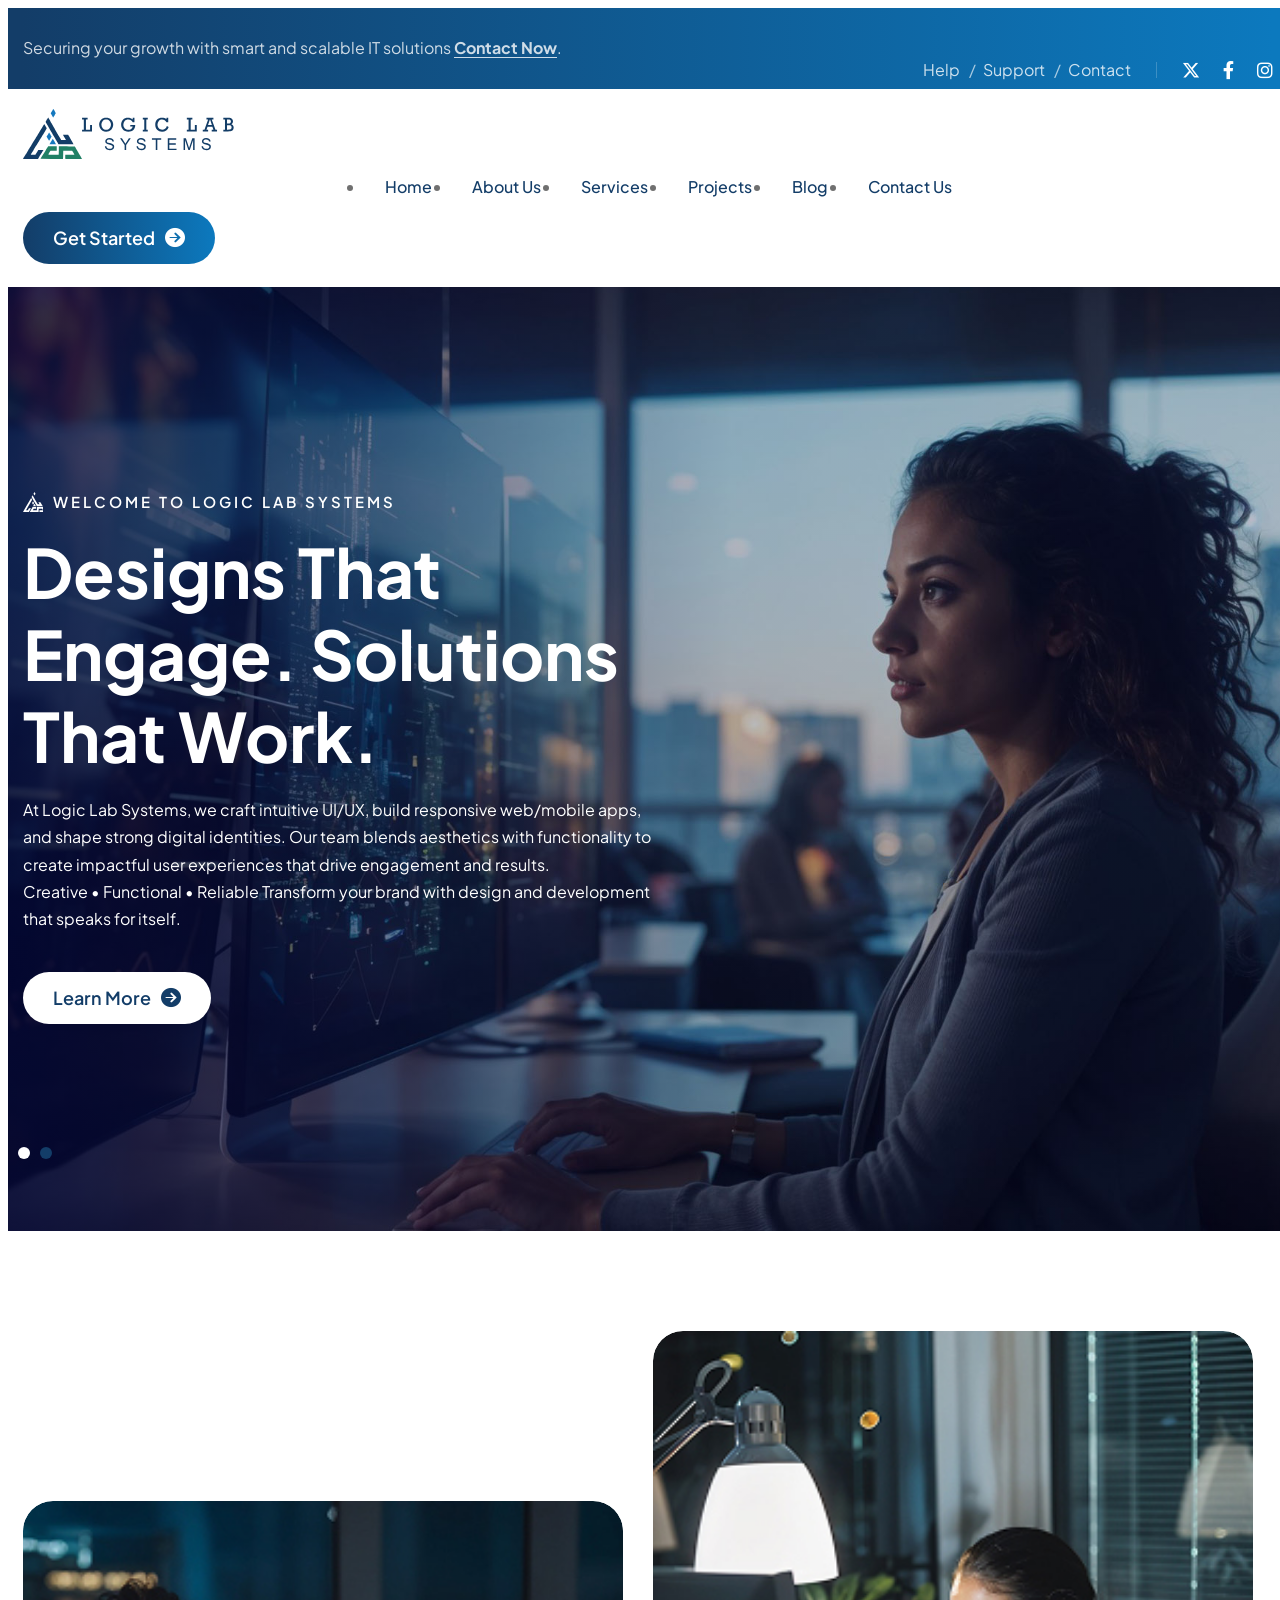
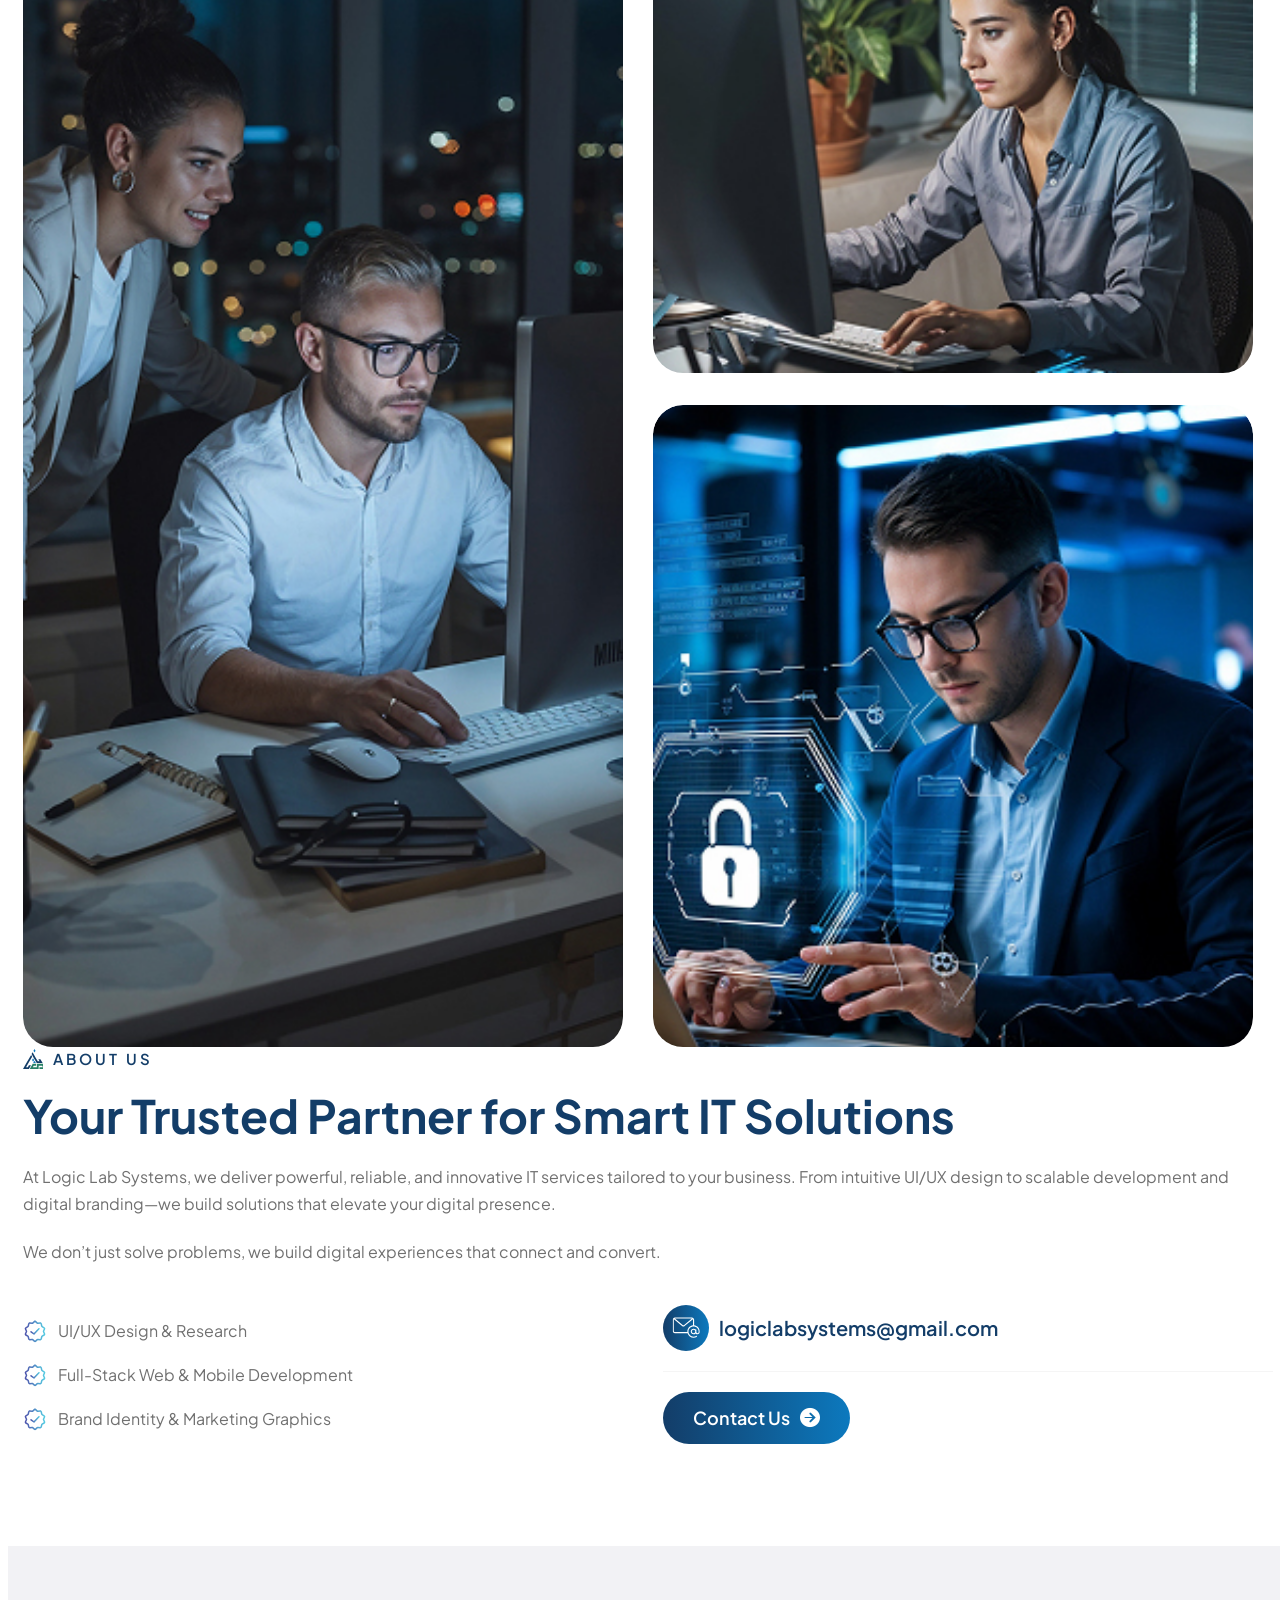
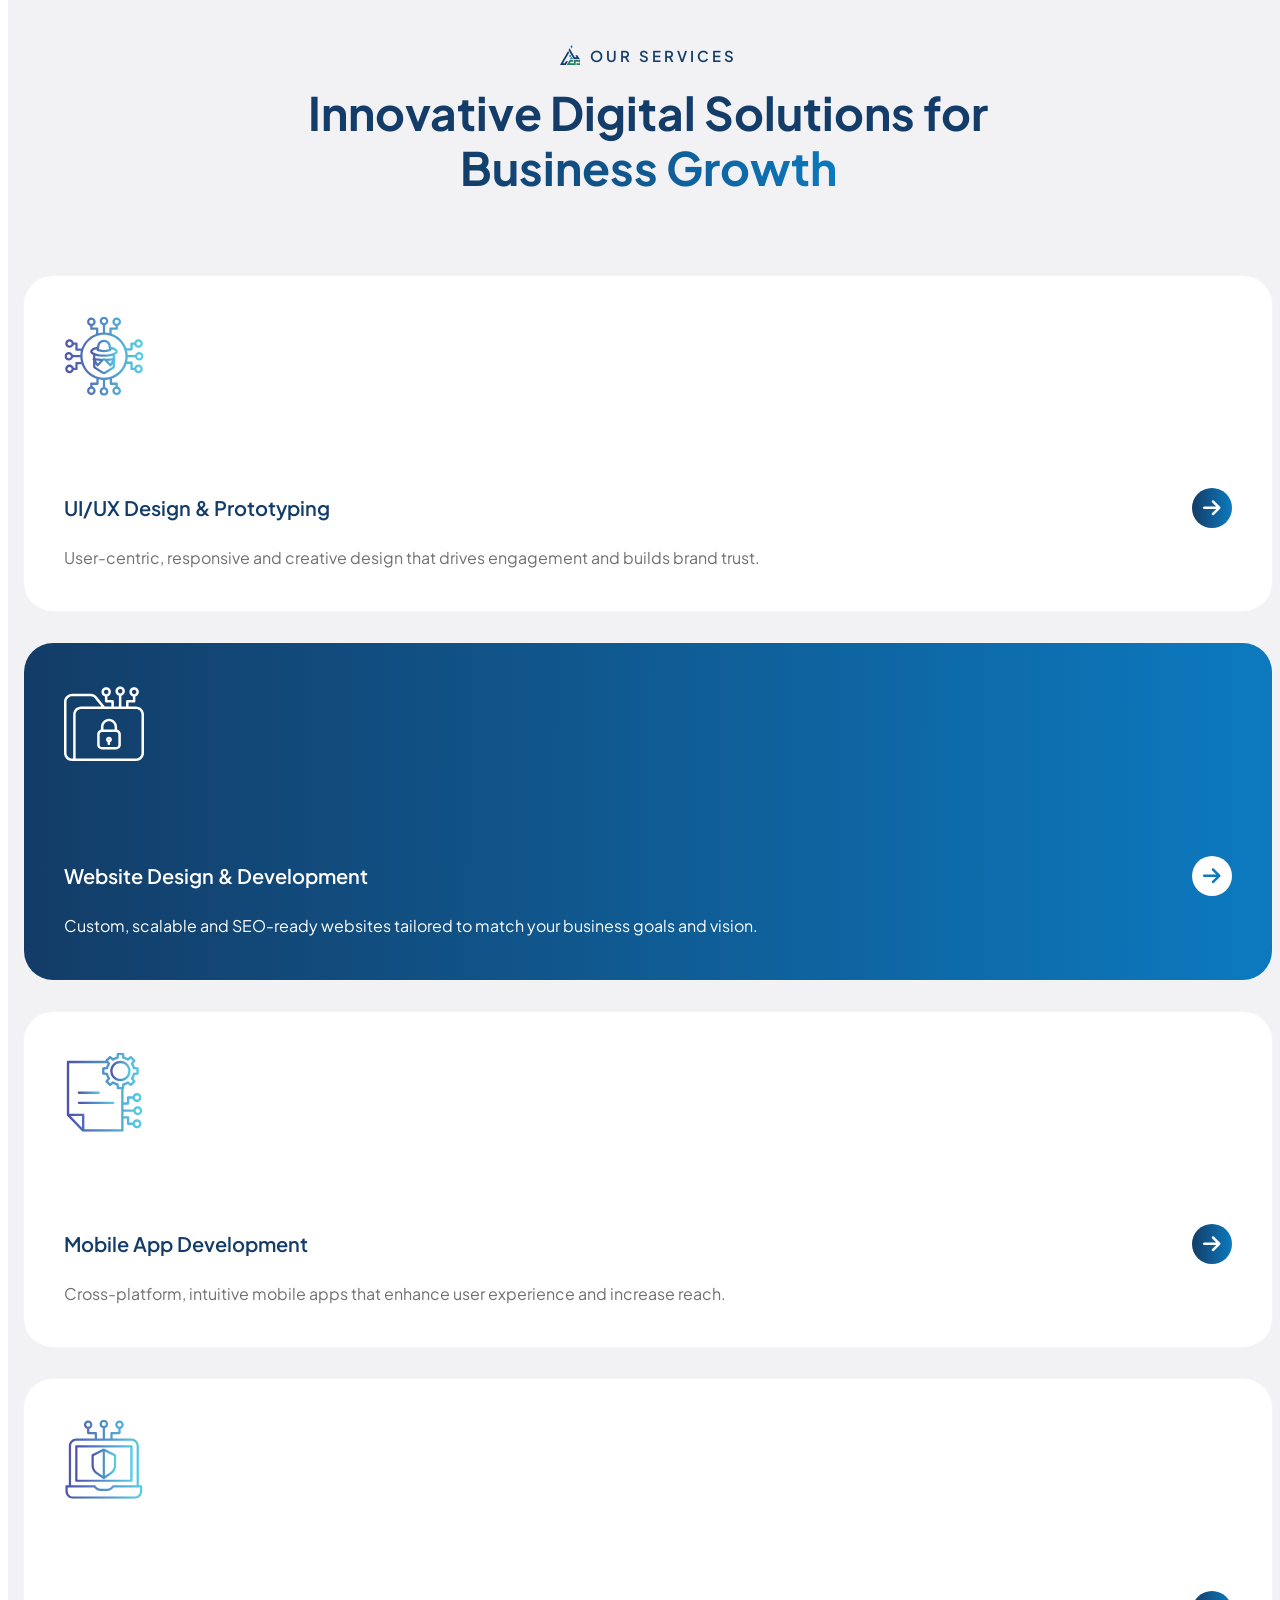
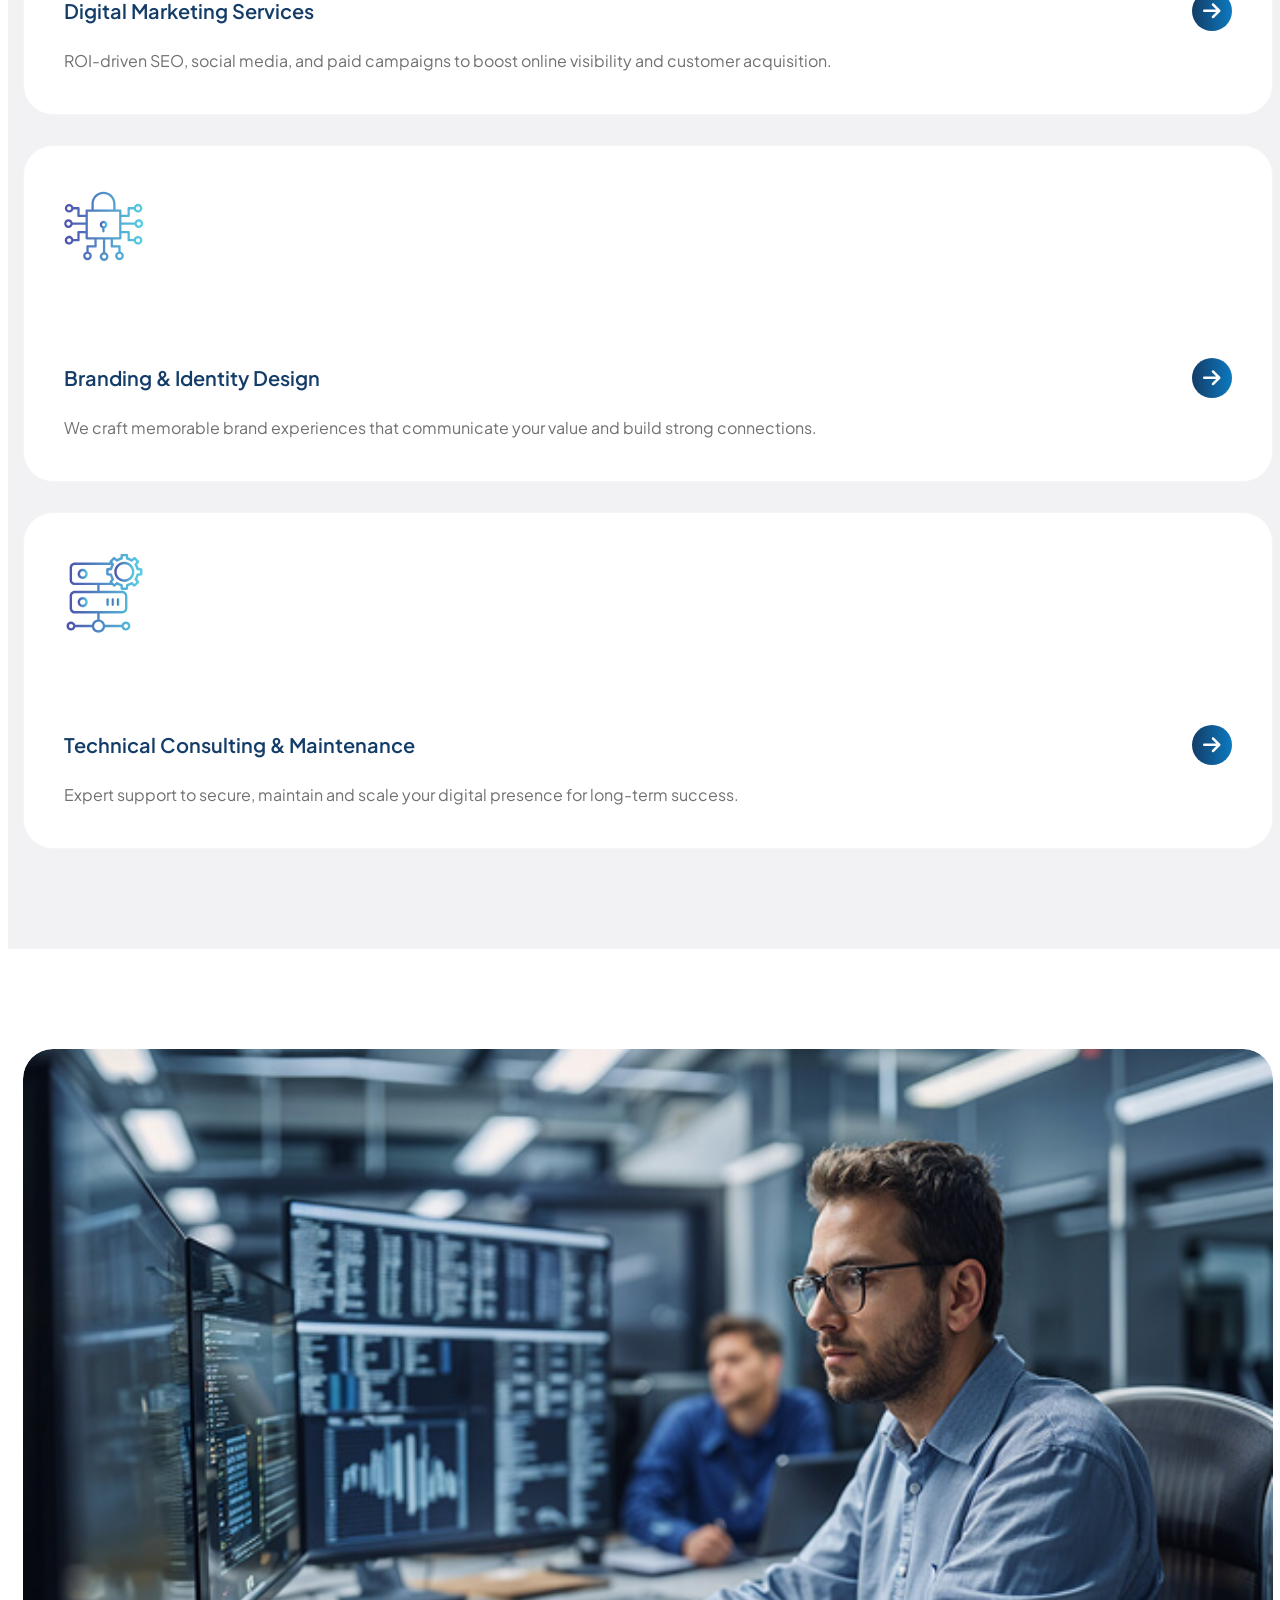
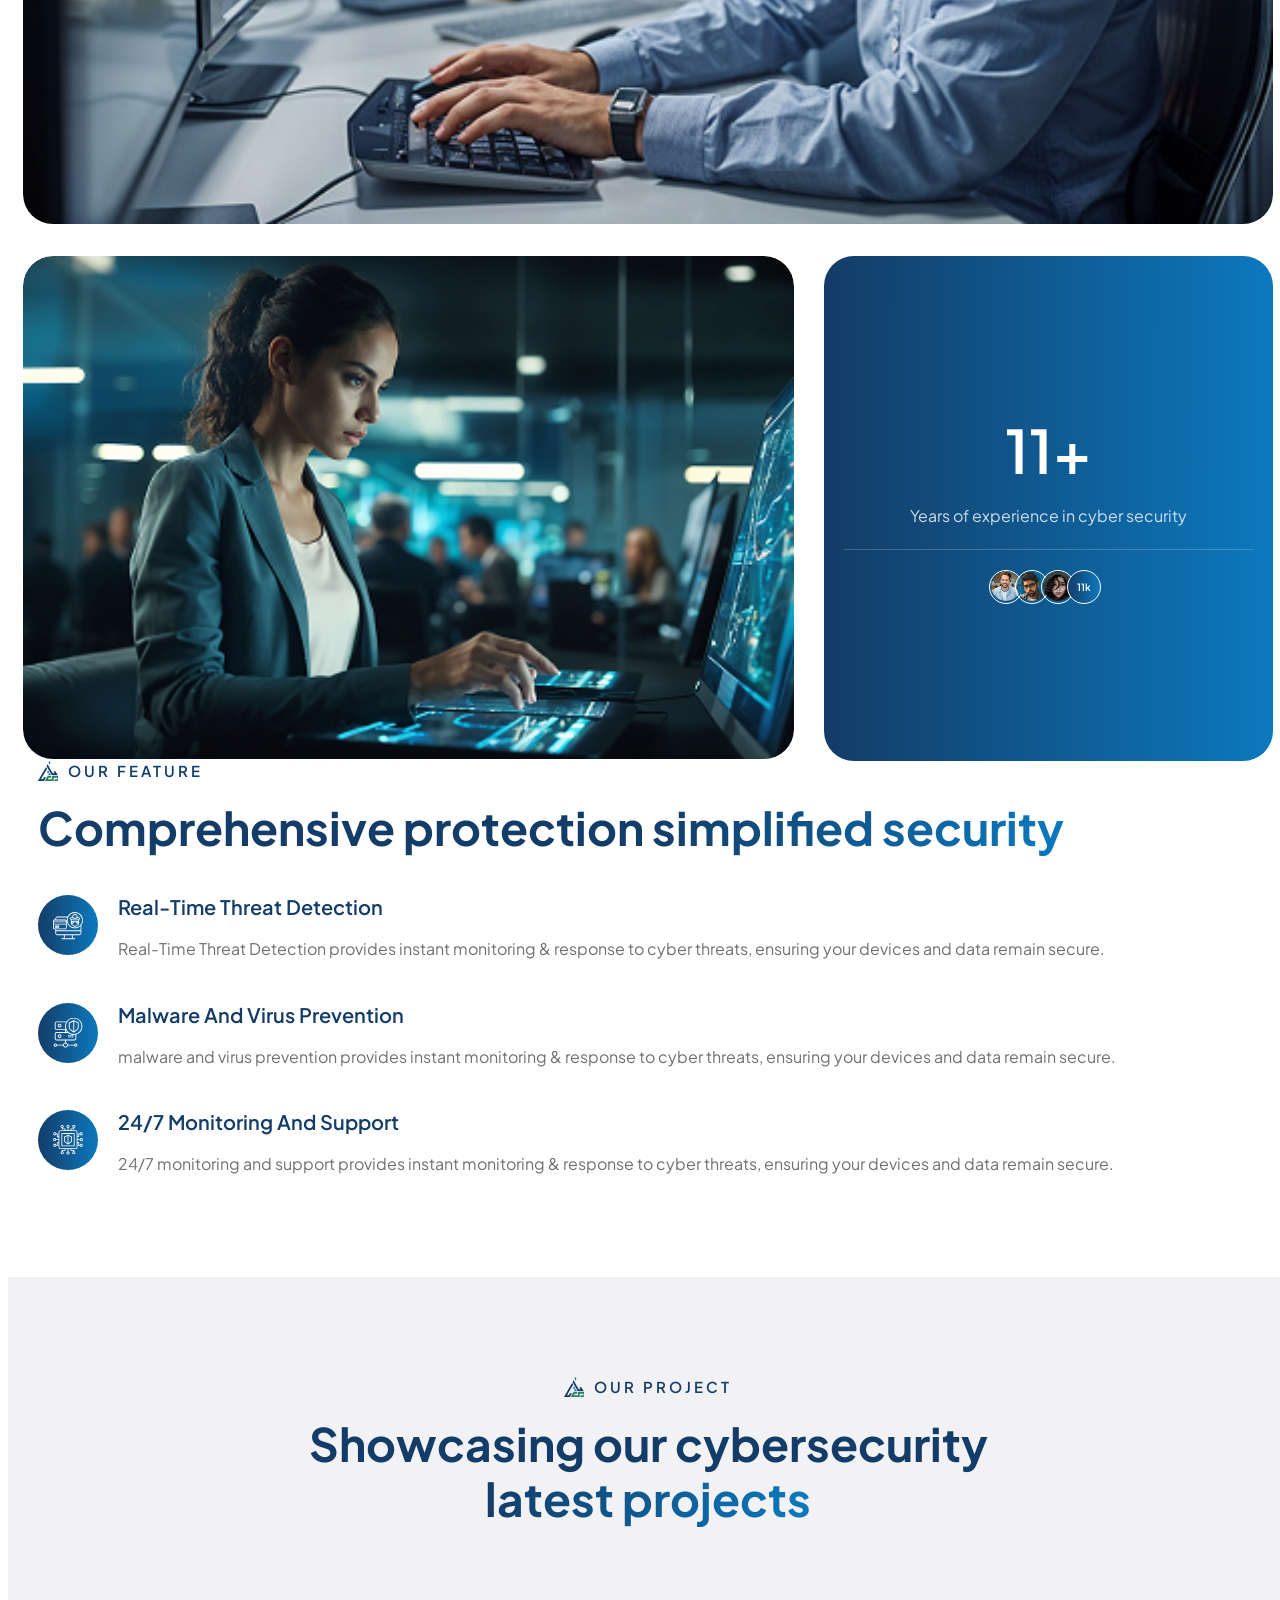
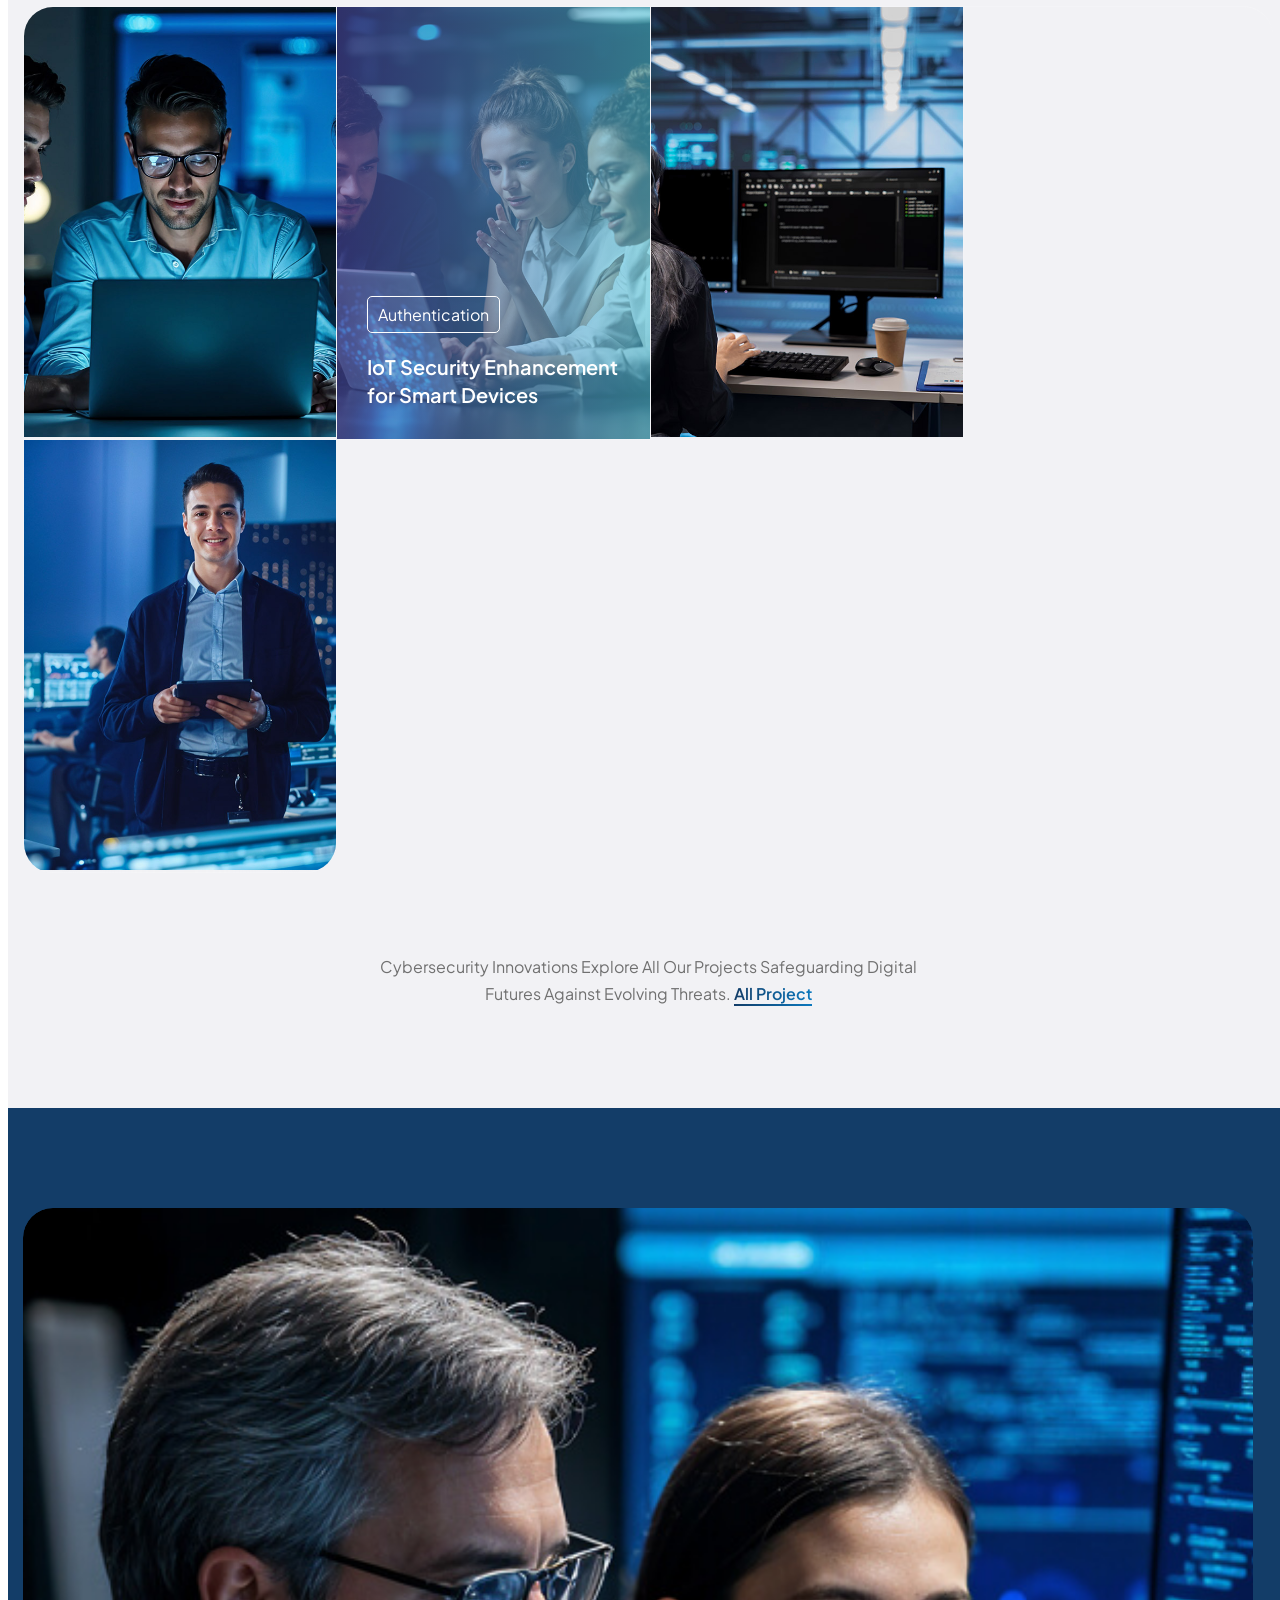
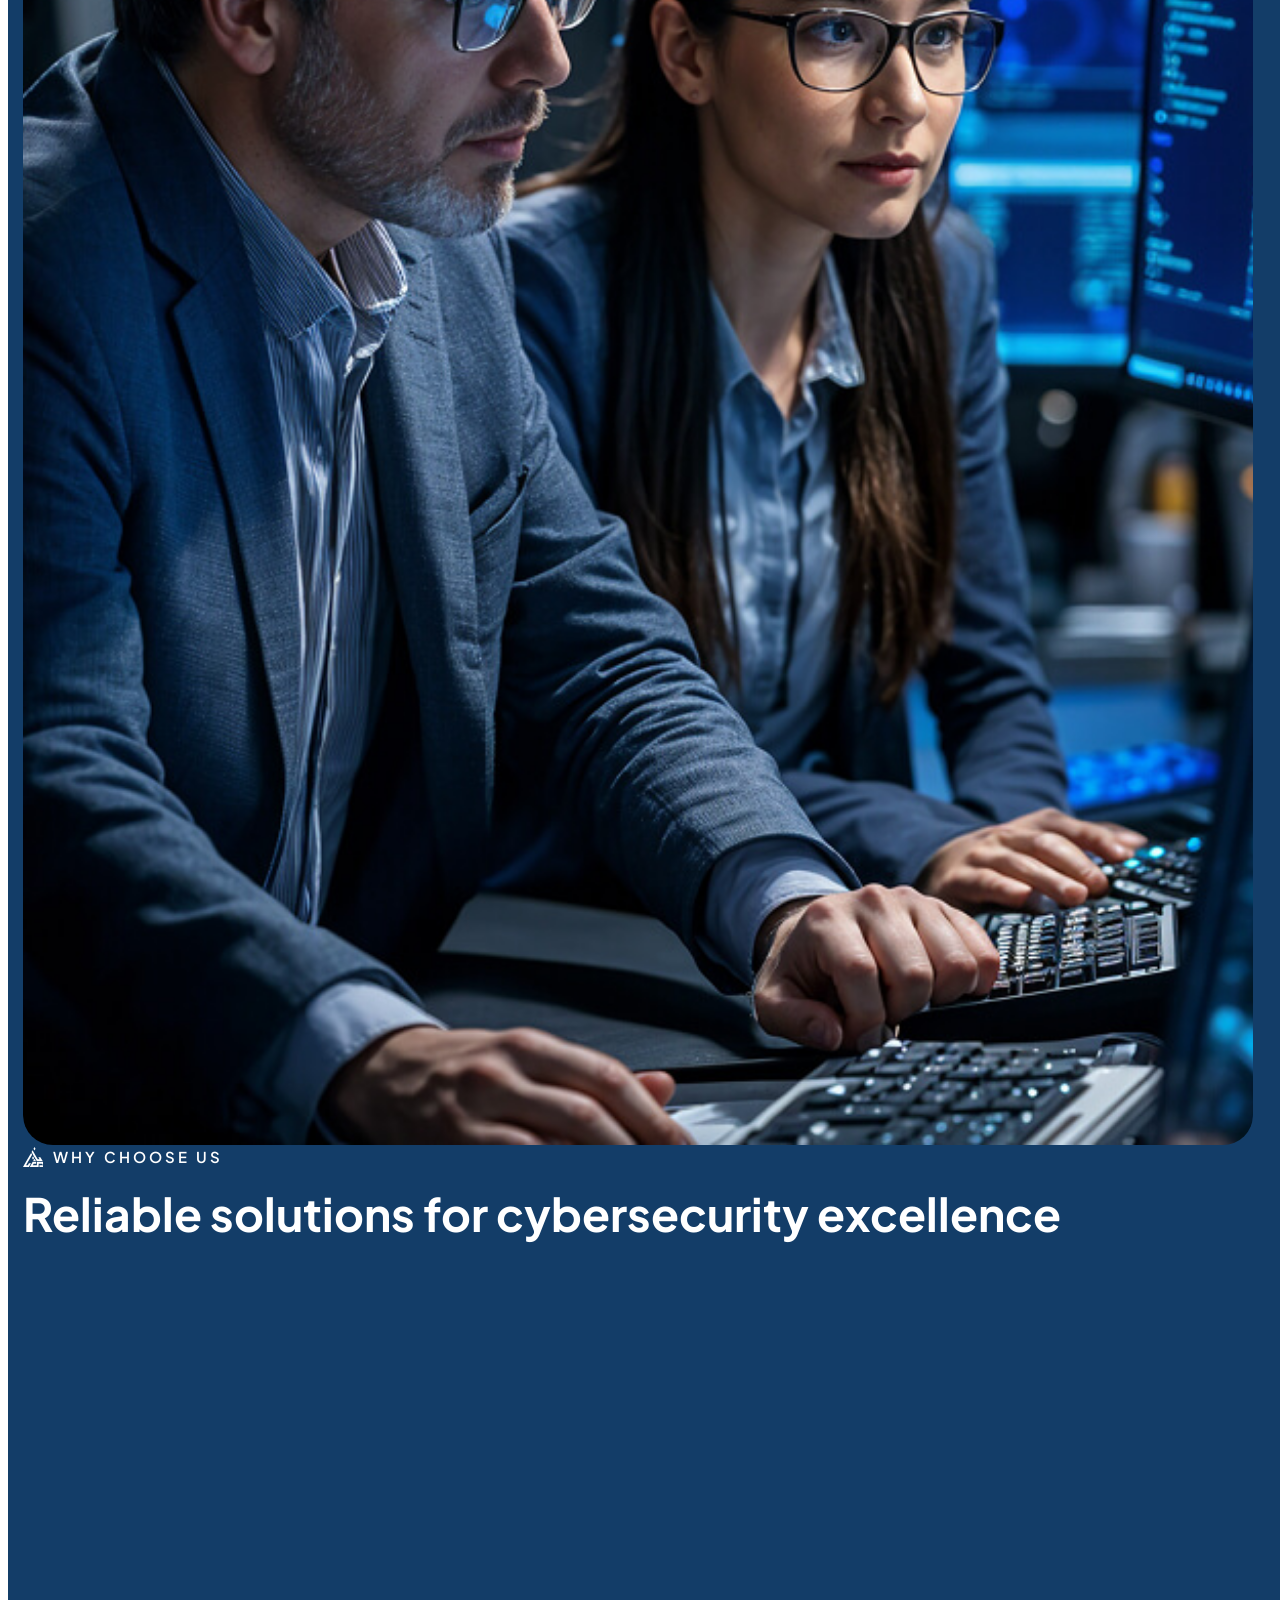
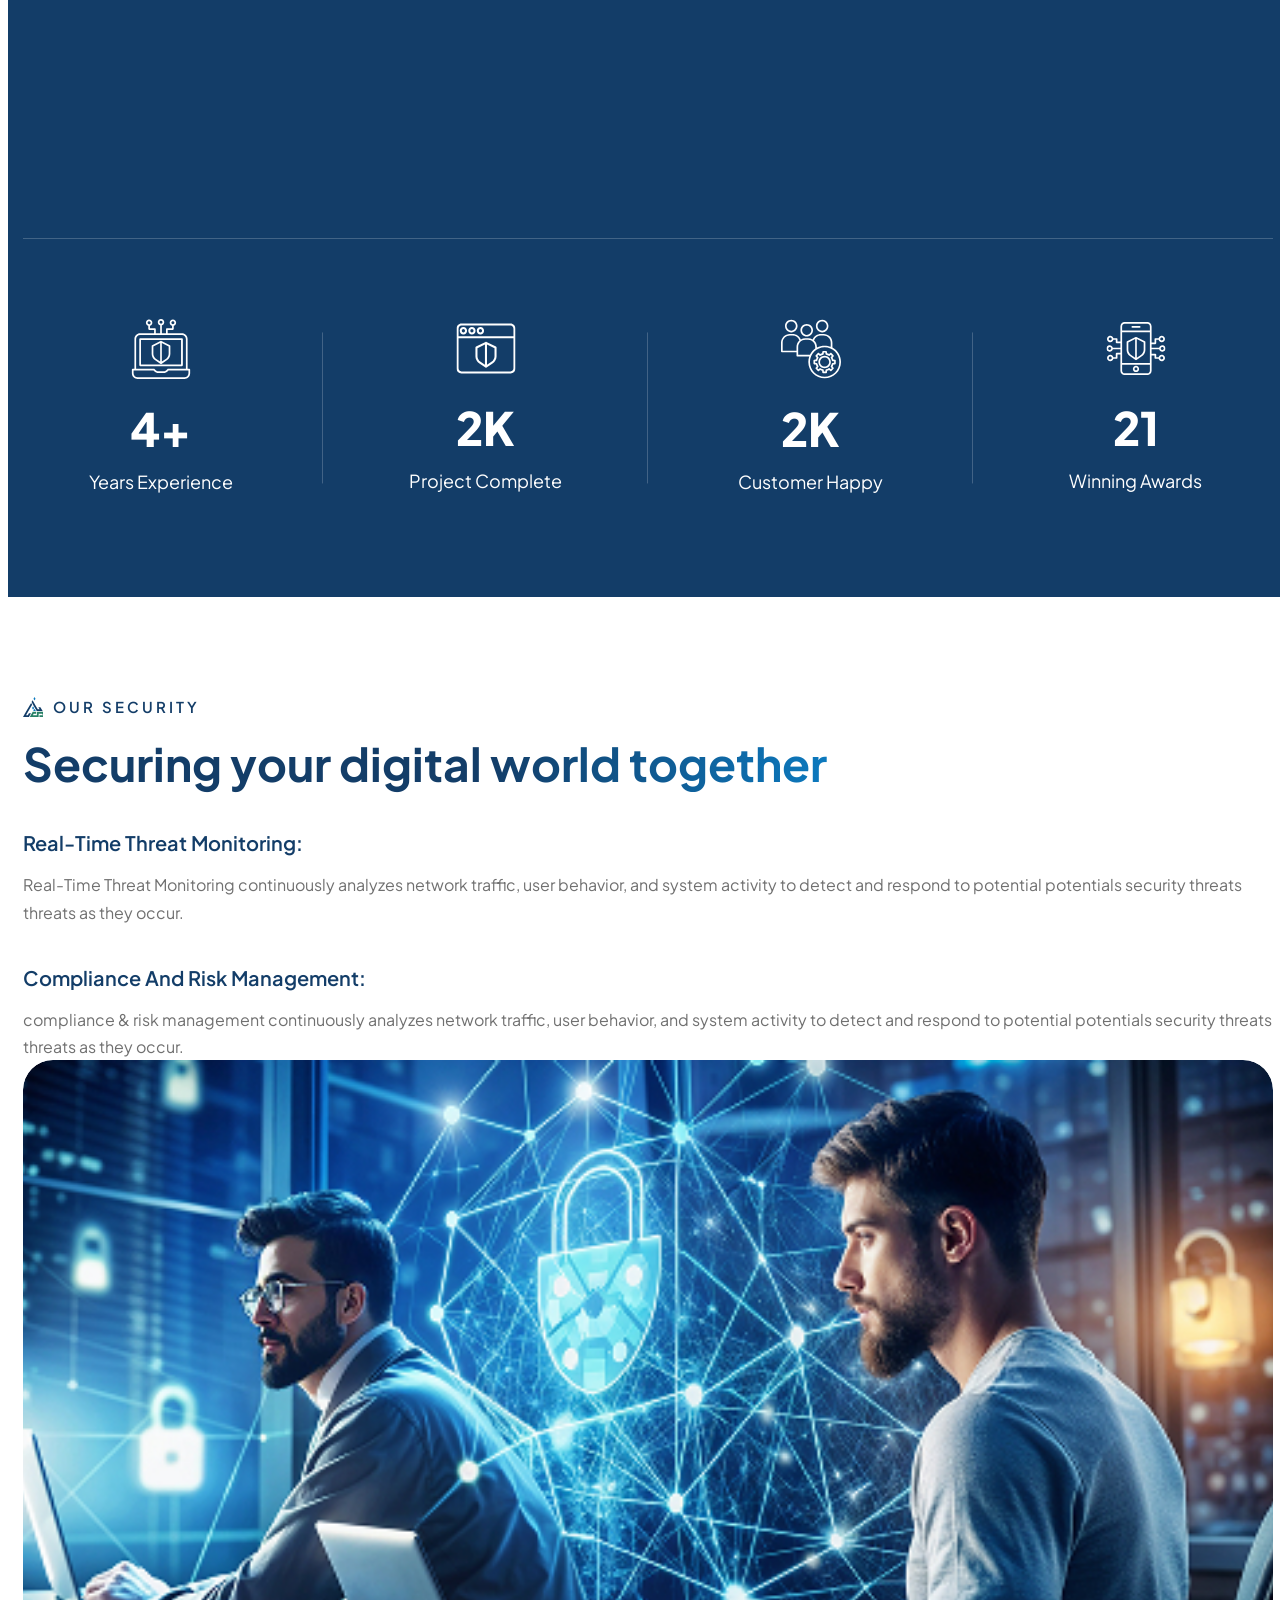
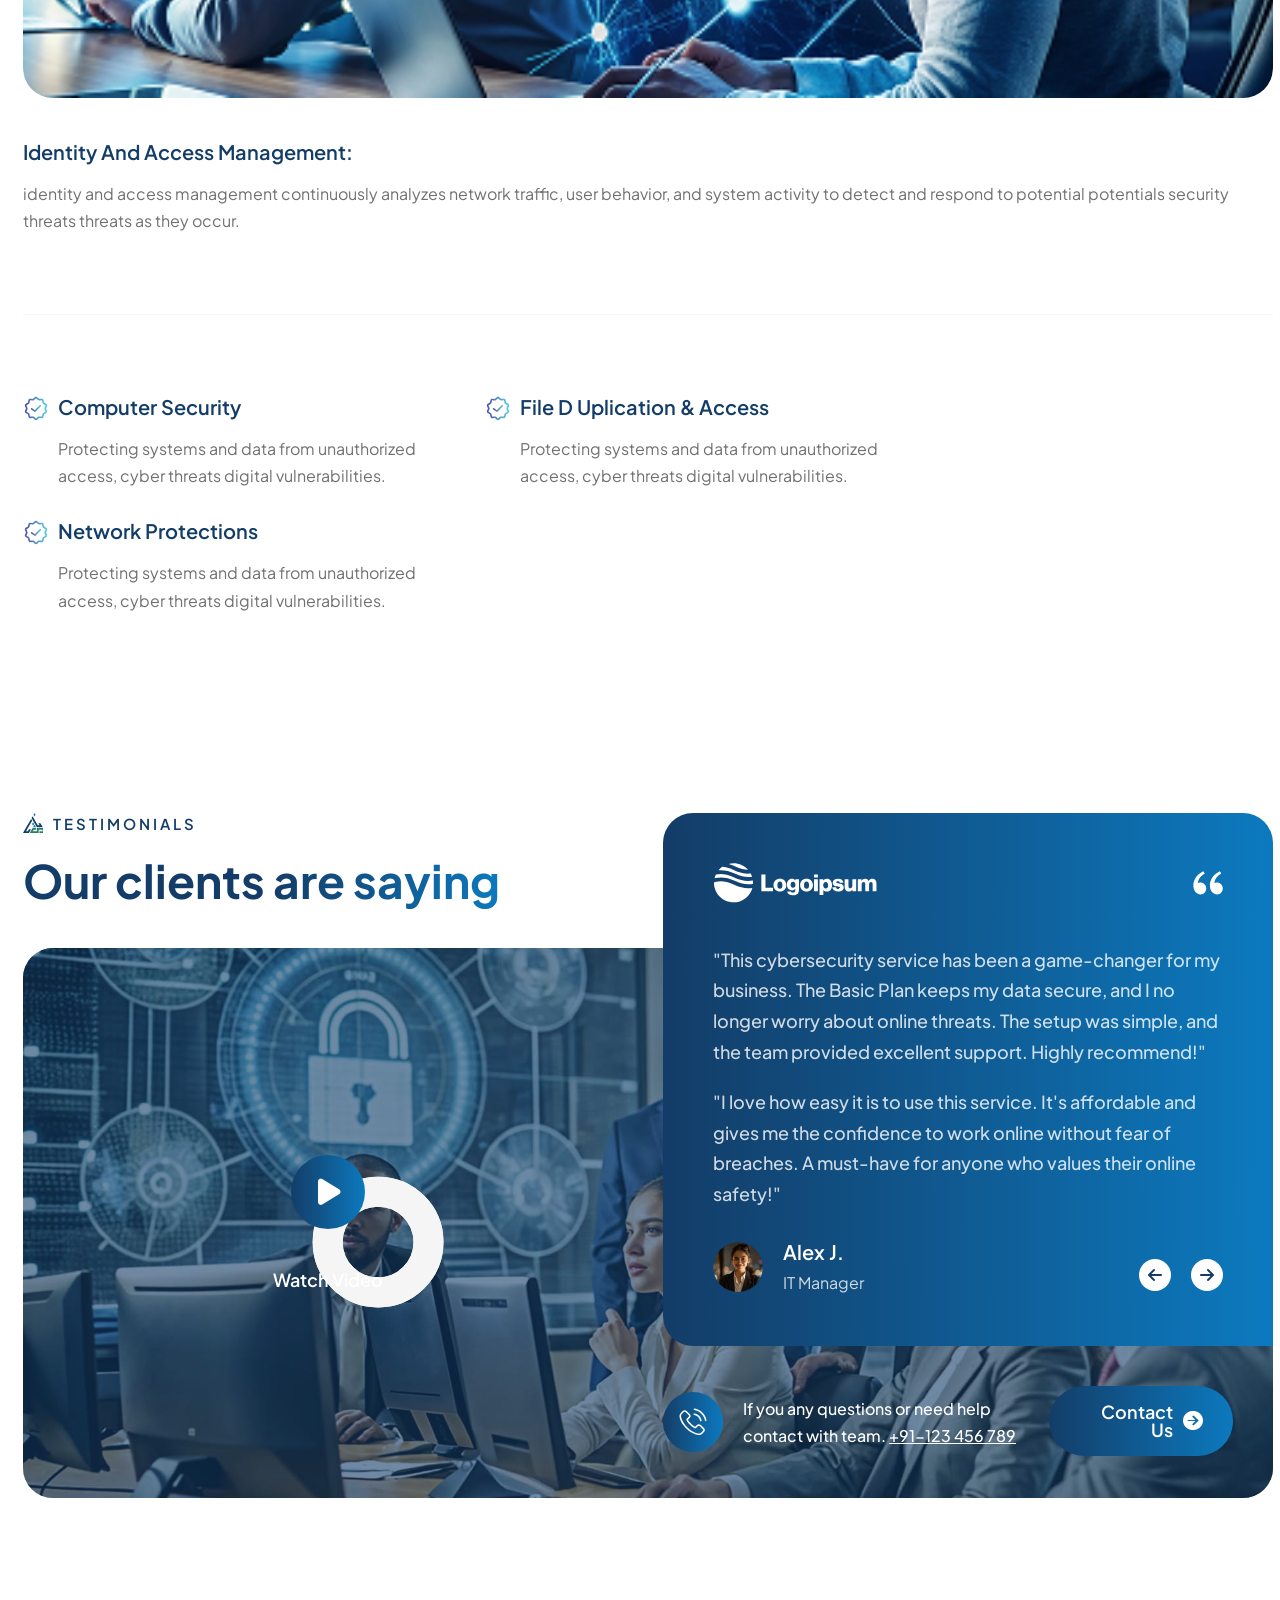
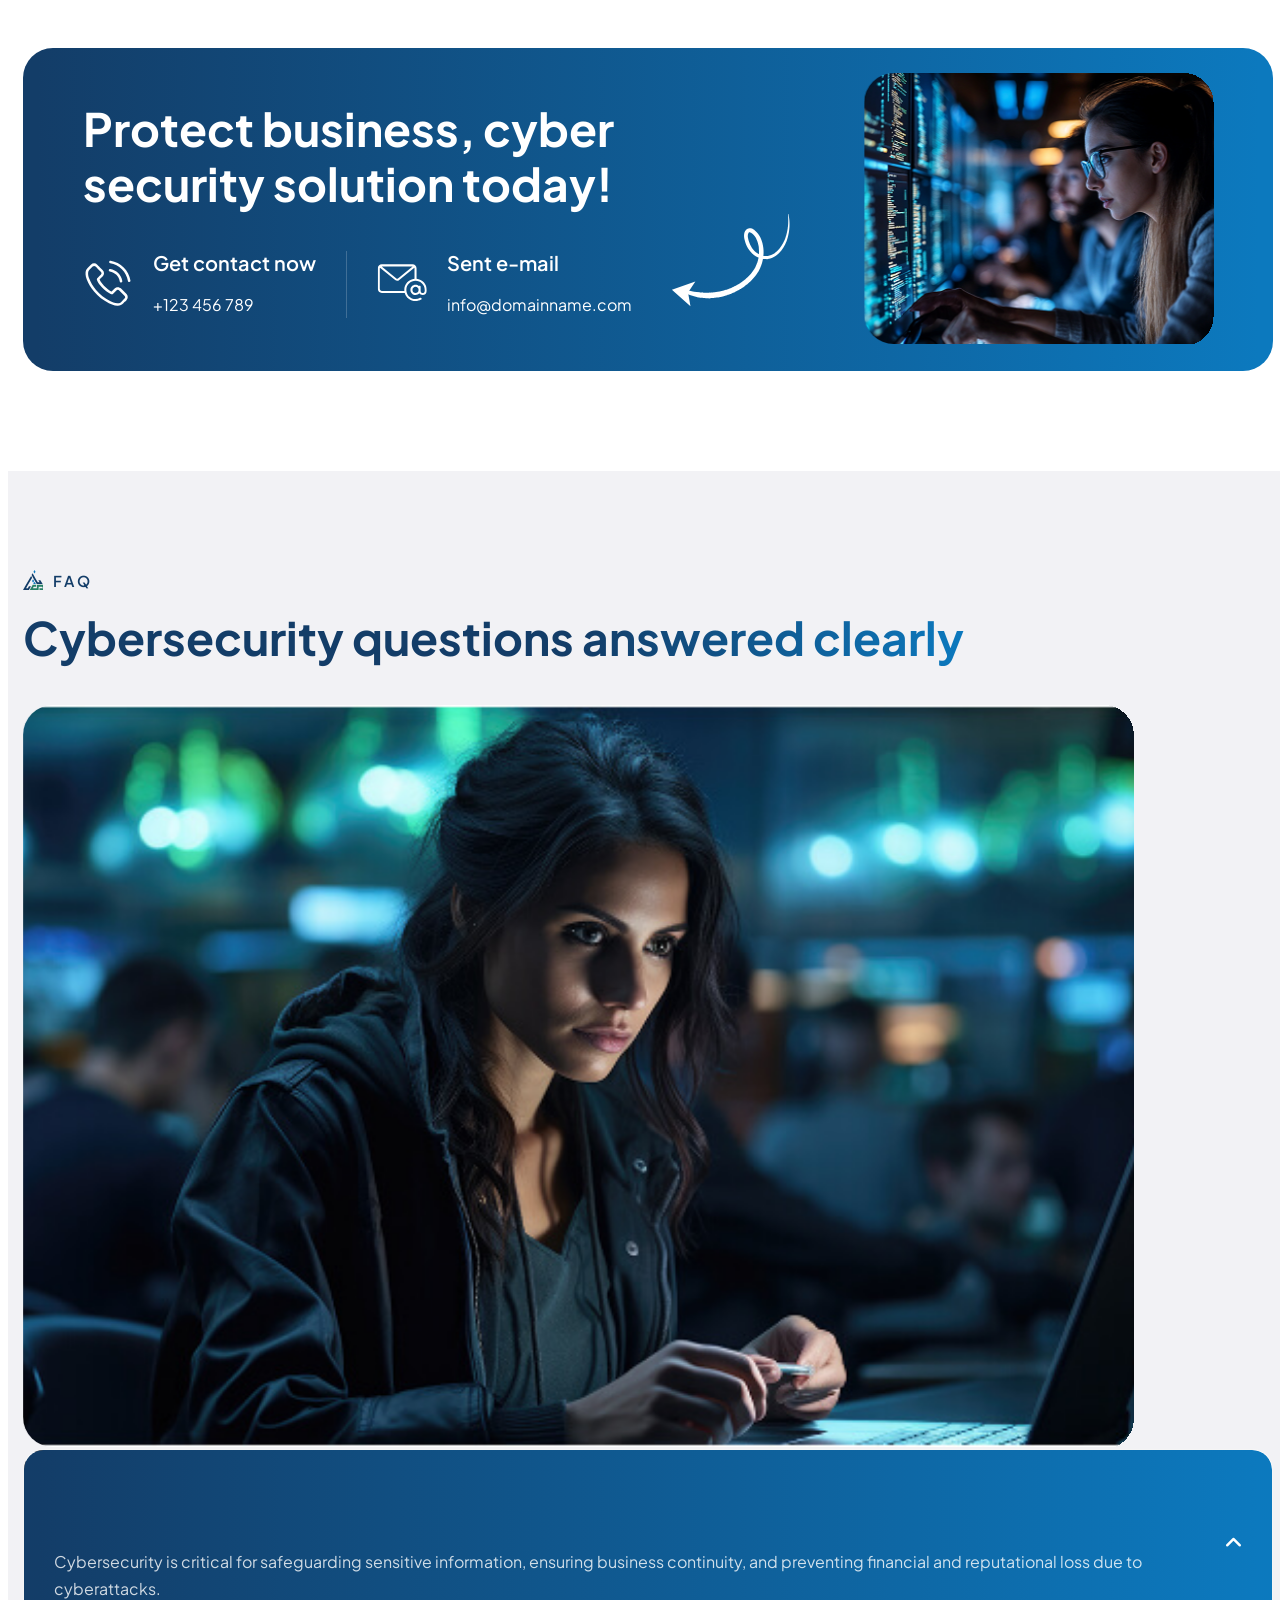
==== commit 36727bd0: "Remove .html in URL Remove .html in URL" ====
--- a/index.html
+++ b/index.html
@@ -54,7 +54,7 @@
             <div class="row align-items-center">
                 <div class="col-md-7">
                     <div class="topbar-info-text">
-                        <p>Securing your growth with smart and scalable IT solutions <a href="contact.html">Contact
+                        <p>Securing your growth with smart and scalable IT solutions <a href="contact">Contact
                                 now</a>.</p>
                     </div>
                 </div>
@@ -67,7 +67,7 @@
                             <ul>
                                 <li><a href="#">Help</a></li>
                                 <li><a href="#">Support</a></li>
-                                <li><a href="contact.html">Contact</a></li>
+                                <li><a href="contact">Contact</a></li>
                             </ul>
                         </div>
                         <!-- Topbar Contact Information End -->
@@ -106,17 +106,17 @@
                         <div class="nav-menu-wrapper">
                             <ul class="navbar-nav mr-auto" id="menu">
                                 <li class="nav-item"><a class="nav-link" href="/">Home</a>
-                                <li class="nav-item"><a class="nav-link" href="about.html">About Us</a>
-                                <li class="nav-item"><a class="nav-link" href="services.html">Services</a></li>
-                                <li class="nav-item"><a class="nav-link" href="projects.html">Projects</a></li>
-                                <li class="nav-item"><a class="nav-link" href="blog.html">Blog</a></li>
-                                <li class="nav-item"><a class="nav-link" href="contact.html">Contact Us</a></li>
+                                <li class="nav-item"><a class="nav-link" href="about">About Us</a>
+                                <li class="nav-item"><a class="nav-link" href="services">Services</a></li>
+                                <li class="nav-item"><a class="nav-link" href="projects">Projects</a></li>
+                                <li class="nav-item"><a class="nav-link" href="blog">Blog</a></li>
+                                <li class="nav-item"><a class="nav-link" href="contact">Contact Us</a></li>
                             </ul>
                         </div>
 
                         <!-- Header Btn Start -->
                         <div class="header-btn">
-                            <a href="contact.html" class="btn-default">get started</a>
+                            <a href="contact" class="btn-default">get started</a>
                         </div>
                         <!-- Header Btn End -->
                     </div>
@@ -167,7 +167,7 @@
                                         <div class="hero-content-body wow fadeInUp" data-wow-delay="0.6s">
                                             <!-- Hero Button Start -->
                                             <div class="hero-btn">
-                                                <a href="contact.html" class="btn-default btn-highlighted">learn
+                                                <a href="contact" class="btn-default btn-highlighted">learn
                                                     more</a>
                                             </div>
                                             <!-- Hero Button End -->
@@ -217,7 +217,7 @@
                                         <div class="hero-content-body wow fadeInUp" data-wow-delay="0.6s">
                                             <!-- Hero Button Start -->
                                             <div class="hero-btn">
-                                                <a href="contact.html" class="btn-default btn-highlighted">learn
+                                                <a href="contact" class="btn-default btn-highlighted">learn
                                                     more</a>
                                             </div>
                                             <!-- Hero Button End -->
@@ -270,7 +270,7 @@
 
                         <!-- Get Free Security Circle Start -->
                         <!-- <div class="get-free-security-circle">
-                            <a href="contact.html">
+                            <a href="contact">
                                 <img src="images/get-free-security-circle.svg" alt="">
                             </a>
                         </div> -->
@@ -323,7 +323,7 @@
 
                                 <!-- About Footer Button Start -->
                                 <div class="about-footer-btn">
-                                    <a href="contact.html" class="btn-default">contact us</a>
+                                    <a href="contact" class="btn-default">contact us</a>
                                 </div>
                                 <!-- About Footer Button End -->
                             </div>
@@ -363,10 +363,10 @@
                         </div>
                         <div class="service-title-box">
                             <div class="service-title">
-                                <h3><a href="service-single.html"> UI/UX Design & Prototyping</a></h3>
+                                <h3><a href="service-single"> UI/UX Design & Prototyping</a></h3>
                             </div>
                             <div class="service-btn">
-                                <a href="service-single.html">
+                                <a href="service-single">
                                     <i class="fa-solid fa-arrow-right"></i>
                                 </a>
                             </div>
@@ -386,10 +386,10 @@
                         </div>
                         <div class="service-title-box">
                             <div class="service-title">
-                                <h3><a href="service-single.html">Website Design & Development</a></h3>
+                                <h3><a href="service-single">Website Design & Development</a></h3>
                             </div>
                             <div class="service-btn">
-                                <a href="service-single.html">
+                                <a href="service-single">
                                     <i class="fa-solid fa-arrow-right"></i>
                                 </a>
                             </div>
@@ -409,10 +409,10 @@
                         </div>
                         <div class="service-title-box">
                             <div class="service-title">
-                                <h3><a href="service-single.html">Mobile App Development</a></h3>
+                                <h3><a href="service-single">Mobile App Development</a></h3>
                             </div>
                             <div class="service-btn">
-                                <a href="service-single.html">
+                                <a href="service-single">
                                     <i class="fa-solid fa-arrow-right"></i>
                                 </a>
                             </div>
@@ -432,10 +432,10 @@
                         </div>
                         <div class="service-title-box">
                             <div class="service-title">
-                                <h3><a href="service-single.html">Digital Marketing Services</a></h3>
+                                <h3><a href="service-single">Digital Marketing Services</a></h3>
                             </div>
                             <div class="service-btn">
-                                <a href="service-single.html">
+                                <a href="service-single">
                                     <i class="fa-solid fa-arrow-right"></i>
                                 </a>
                             </div>
@@ -457,10 +457,10 @@
                         </div>
                         <div class="service-title-box">
                             <div class="service-title">
-                                <h3><a href="service-single.html"> Branding & Identity Design</a></h3>
+                                <h3><a href="service-single"> Branding & Identity Design</a></h3>
                             </div>
                             <div class="service-btn">
-                                <a href="service-single.html">
+                                <a href="service-single">
                                     <i class="fa-solid fa-arrow-right"></i>
                                 </a>
                             </div>
@@ -480,10 +480,10 @@
                         </div>
                         <div class="service-title-box">
                             <div class="service-title">
-                                <h3><a href="service-single.html">Technical Consulting & Maintenance</a></h3>
+                                <h3><a href="service-single">Technical Consulting & Maintenance</a></h3>
                             </div>
                             <div class="service-btn">
-                                <a href="service-single.html">
+                                <a href="service-single">
                                     <i class="fa-solid fa-arrow-right"></i>
                                 </a>
                             </div>
@@ -659,15 +659,15 @@
                             <!-- Project Item Start -->
                             <div class="project-item">
                                 <div class="project-image">
-                                    <a href="project-single.html" data-cursor-text="View">
+                                    <a href="project-single" data-cursor-text="View">
                                         <figure class="image-anime">
                                             <img src="images/project-1.jpg" alt="">
                                         </figure>
                                     </a>
                                 </div>
                                 <div class="project-content">
-                                    <p><a href="project-single.html">Authentication</a></p>
-                                    <h3><a href="project-single.html">IoT Security Enhancement for Smart Devices</a>
+                                    <p><a href="project-single">Authentication</a></p>
+                                    <h3><a href="project-single">IoT Security Enhancement for Smart Devices</a>
                                     </h3>
                                 </div>
                             </div>
@@ -676,15 +676,15 @@
                             <!-- Project Item Start -->
                             <div class="project-item active">
                                 <div class="project-image">
-                                    <a href="project-single.html" data-cursor-text="View">
+                                    <a href="project-single" data-cursor-text="View">
                                         <figure class="image-anime">
                                             <img src="images/project-2.jpg" alt="">
                                         </figure>
                                     </a>
                                 </div>
                                 <div class="project-content">
-                                    <p><a href="project-single.html">Authentication</a></p>
-                                    <h3><a href="project-single.html">IoT Security Enhancement for Smart Devices</a>
+                                    <p><a href="project-single">Authentication</a></p>
+                                    <h3><a href="project-single">IoT Security Enhancement for Smart Devices</a>
                                     </h3>
                                 </div>
                             </div>
@@ -693,15 +693,15 @@
                             <!-- Project Item Start -->
                             <div class="project-item">
                                 <div class="project-image">
-                                    <a href="project-single.html" data-cursor-text="View">
+                                    <a href="project-single" data-cursor-text="View">
                                         <figure class="image-anime">
                                             <img src="images/project-3.jpg" alt="">
                                         </figure>
                                     </a>
                                 </div>
                                 <div class="project-content">
-                                    <p><a href="project-single.html">Authentication</a></p>
-                                    <h3><a href="project-single.html">IoT Security Enhancement for Smart Devices</a>
+                                    <p><a href="project-single">Authentication</a></p>
+                                    <h3><a href="project-single">IoT Security Enhancement for Smart Devices</a>
                                     </h3>
                                 </div>
                             </div>
@@ -710,15 +710,15 @@
                             <!-- Project Item Start -->
                             <div class="project-item">
                                 <div class="project-image">
-                                    <a href="project-single.html" data-cursor-text="View">
+                                    <a href="project-single" data-cursor-text="View">
                                         <figure class="image-anime">
                                             <img src="images/project-4.jpg" alt="">
                                         </figure>
                                     </a>
                                 </div>
                                 <div class="project-content">
-                                    <p><a href="project-single.html">Authentication</a></p>
-                                    <h3><a href="project-single.html">IoT Security Enhancement for Smart Devices</a>
+                                    <p><a href="project-single">Authentication</a></p>
+                                    <h3><a href="project-single">IoT Security Enhancement for Smart Devices</a>
                                     </h3>
                                 </div>
                             </div>
@@ -729,7 +729,7 @@
                         <!-- Section Footer Text Start -->
                         <div class="section-footer-text wow fadeInUp" data-wow-delay="0.6s">
                             <p>Cybersecurity Innovations Explore All Our Projects Safeguarding Digital Futures Against
-                                Evolving Threats. <a href="projects.html">all project</a></p>
+                                Evolving Threats. <a href="projects">all project</a></p>
                         </div>
                         <!-- Section Footer Text End -->
                     </div>
@@ -1093,7 +1093,7 @@
 
                                 <!-- Testimonial Contact Button Start -->
                                 <div class="testimonial-contact-btn">
-                                    <a href="contact.html" class="btn-default">contact us</a>
+                                    <a href="contact" class="btn-default">contact us</a>
                                 </div>
                                 <!-- Testimonial Contact Button End -->
                             </div>
@@ -1302,7 +1302,7 @@
                     <div class="post-item wow fadeInUp">
                         <!-- Post Featured Image Start-->
                         <div class="post-featured-image">
-                            <a href="blog-single.html" data-cursor-text="View">
+                            <a href="blog-single" data-cursor-text="View">
                                 <figure class="image-anime">
                                     <img src="images/post-1.jpg" alt="">
                                 </figure>
@@ -1314,13 +1314,13 @@
                         <div class="post-item-content">
                             <!-- post Item Body Start -->
                             <div class="post-item-body">
-                                <h2><a href="blog-single.html">The Linux Threat You Need to Know</a></h2>
+                                <h2><a href="blog-single">The Linux Threat You Need to Know</a></h2>
                             </div>
                             <!-- Post Item Body End-->
 
                             <!-- Post Item Button Start-->
                             <div class="post-item-btn">
-                                <a href="blog-single.html" class="post-btn"><i class="fa-solid fa-arrow-right"></i></a>
+                                <a href="blog-single" class="post-btn"><i class="fa-solid fa-arrow-right"></i></a>
                             </div>
                             <!-- Post Item Button End-->
                         </div>
@@ -1334,7 +1334,7 @@
                     <div class="post-item wow fadeInUp" data-wow-delay="0.2s">
                         <!-- Post Featured Image Start-->
                         <div class="post-featured-image">
-                            <a href="blog-single.html" data-cursor-text="View">
+                            <a href="blog-single" data-cursor-text="View">
                                 <figure class="image-anime">
                                     <img src="images/post-2.jpg" alt="">
                                 </figure>
@@ -1346,13 +1346,13 @@
                         <div class="post-item-content">
                             <!-- post Item Body Start -->
                             <div class="post-item-body">
-                                <h2><a href="blog-single.html">Closing Security Gaps with Innovation</a></h2>
+                                <h2><a href="blog-single">Closing Security Gaps with Innovation</a></h2>
                             </div>
                             <!-- Post Item Body End-->
 
                             <!-- Post Item Button Start-->
                             <div class="post-item-btn">
-                                <a href="blog-single.html" class="post-btn"><i class="fa-solid fa-arrow-right"></i></a>
+                                <a href="blog-single" class="post-btn"><i class="fa-solid fa-arrow-right"></i></a>
                             </div>
                             <!-- Post Item Button End-->
                         </div>
@@ -1366,7 +1366,7 @@
                     <div class="post-item wow fadeInUp" data-wow-delay="0.4s">
                         <!-- Post Featured Image Start-->
                         <div class="post-featured-image">
-                            <a href="blog-single.html" data-cursor-text="View">
+                            <a href="blog-single" data-cursor-text="View">
                                 <figure class="image-anime">
                                     <img src="images/post-3.jpg" alt="">
                                 </figure>
@@ -1378,13 +1378,13 @@
                         <div class="post-item-content">
                             <!-- post Item Body Start -->
                             <div class="post-item-body">
-                                <h2><a href="blog-single.html">BianLian Focuses on Data Extortion</a></h2>
+                                <h2><a href="blog-single">BianLian Focuses on Data Extortion</a></h2>
                             </div>
                             <!-- Post Item Body End-->
 
                             <!-- Post Item Button Start-->
                             <div class="post-item-btn">
-                                <a href="blog-single.html" class="post-btn"><i class="fa-solid fa-arrow-right"></i></a>
+                                <a href="blog-single" class="post-btn"><i class="fa-solid fa-arrow-right"></i></a>
                             </div>
                             <!-- Post Item Button End-->
                         </div>
@@ -1446,10 +1446,10 @@
                     <div class="footer-links footer-quick-links">
                         <h3>Quick link</h3>
                         <ul>
-                            <li><a href="index-2.html">home</a></li>
-                            <li><a href="about.html">about us</a></li>
-                            <li><a href="services.html">services</a></li>
-                            <li><a href="blog-single.html">blog</a></li>
+                            <li><a href="index-2">home</a></li>
+                            <li><a href="about">about us</a></li>
+                            <li><a href="services">services</a></li>
+                            <li><a href="blog-single">blog</a></li>
                         </ul>
                     </div>
                     <!-- Footer Links End -->
@@ -1460,10 +1460,10 @@
                     <div class="footer-links">
                         <h3>Services</h3>
                         <ul>
-                            <li><a href="service-single.html">UI/UX Design</a></li>
-                            <li><a href="service-single.html">Web Design & Development</a></li>
-                            <li><a href="service-single.html">Mobile App Development</a></li>
-                            <li><a href="service-single.html">Digital Marketing </a></li>
+                            <li><a href="service-single">UI/UX Design</a></li>
+                            <li><a href="service-single">Web Design & Development</a></li>
+                            <li><a href="service-single">Mobile App Development</a></li>
+                            <li><a href="service-single">Digital Marketing </a></li>
                         </ul>
                     </div>
                     <!-- Footer Links End -->
@@ -1536,6 +1536,6 @@
     <script src="../../demo.awaikenthemes.com/assets/js/theme-panel.js"></script>
 </body>
 
-<!-- Mirrored from html.awaikenthemes.com/proshield/index-slider.html by HTTrack Website Copier/3.x [XR&CO'2014], Wed, 09 Apr 2025 18:10:49 GMT -->
+<!-- Mirrored from html.awaikenthemes.com/proshield/index-slider by HTTrack Website Copier/3.x [XR&CO'2014], Wed, 09 Apr 2025 18:10:49 GMT -->
 
 </html>
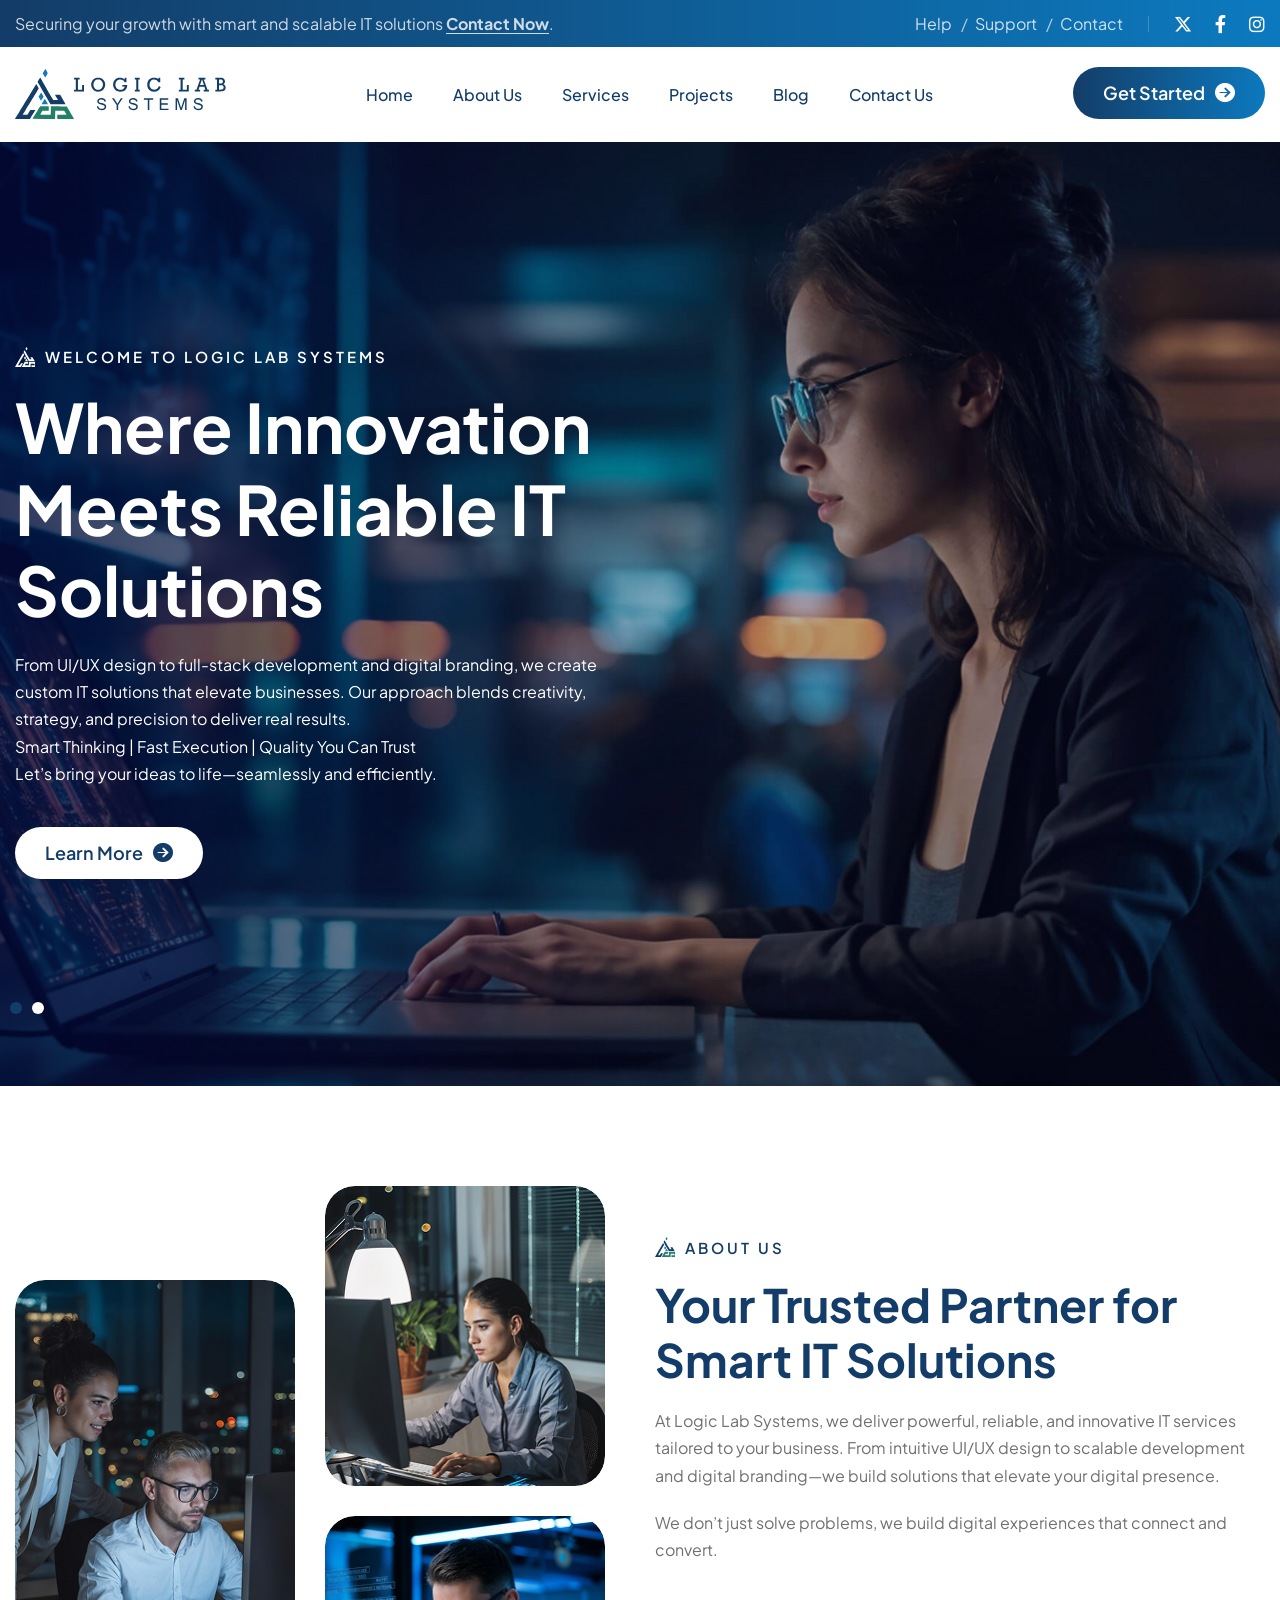
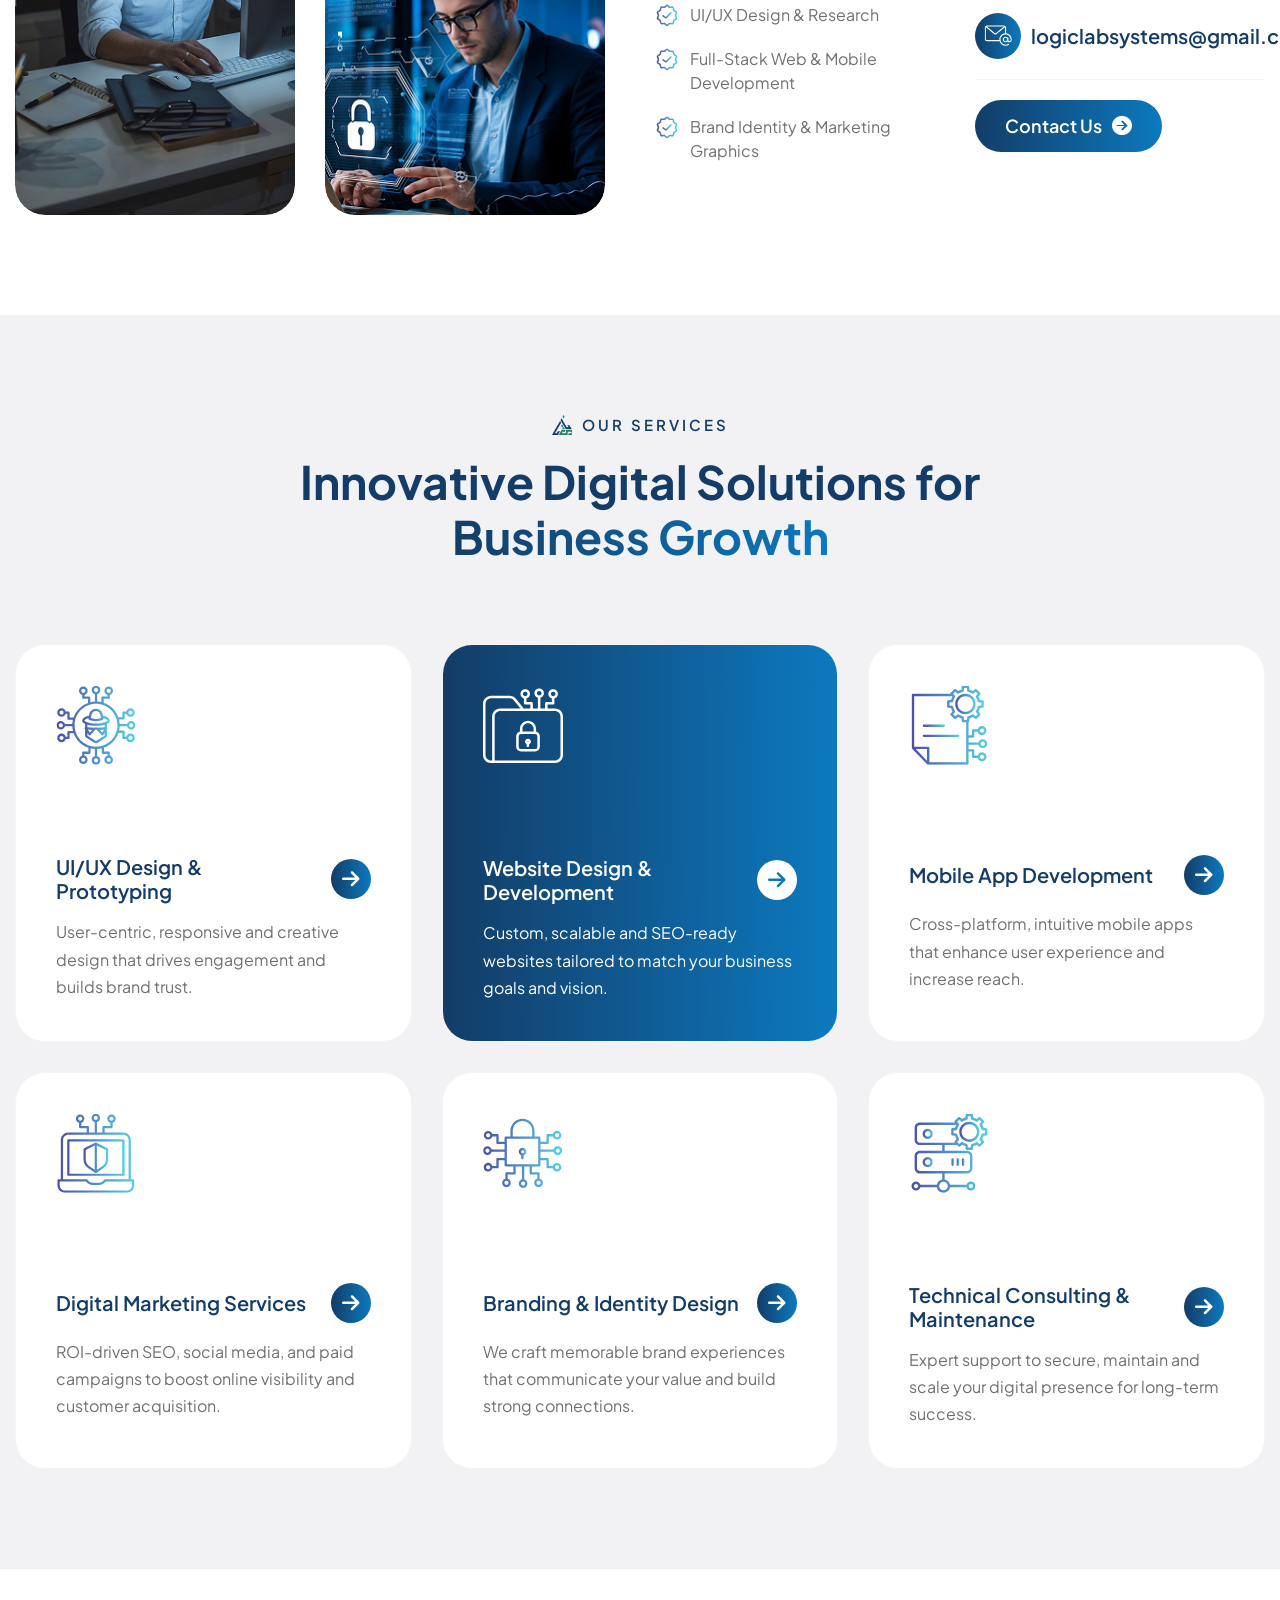
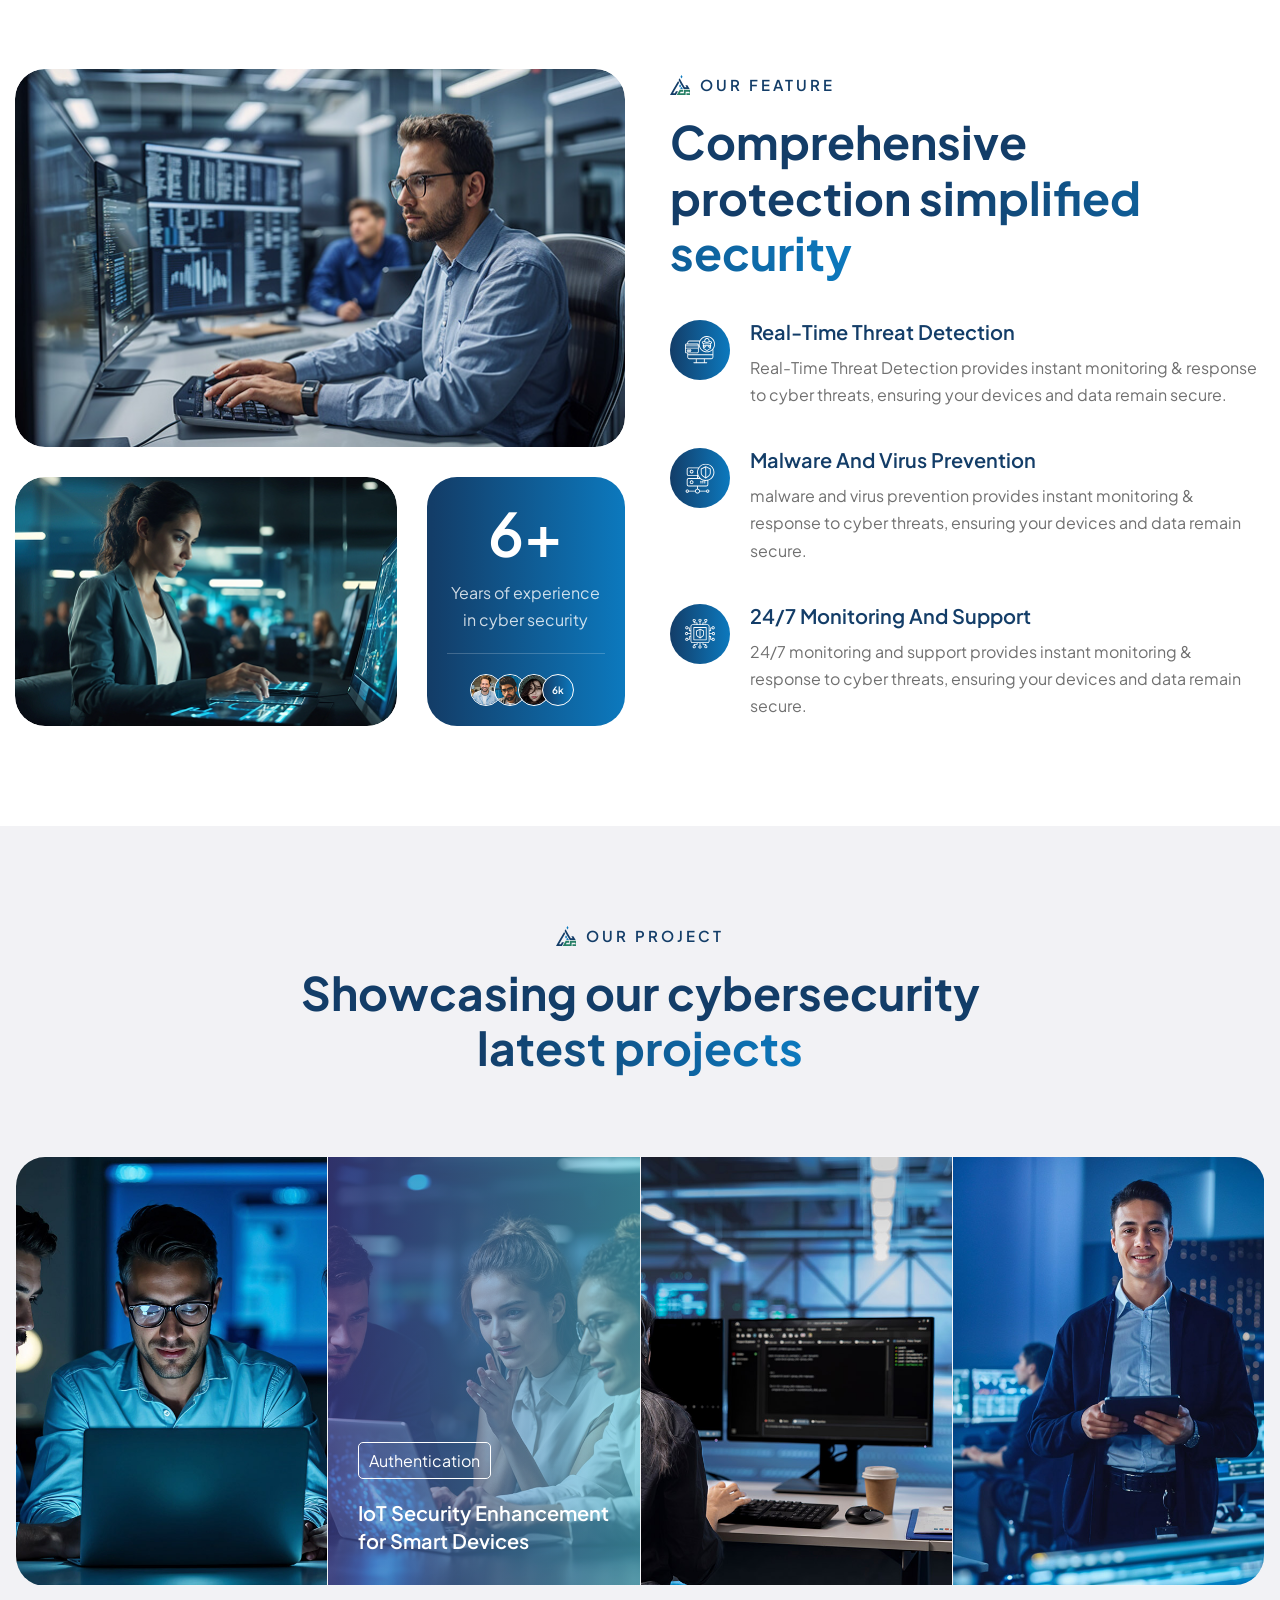
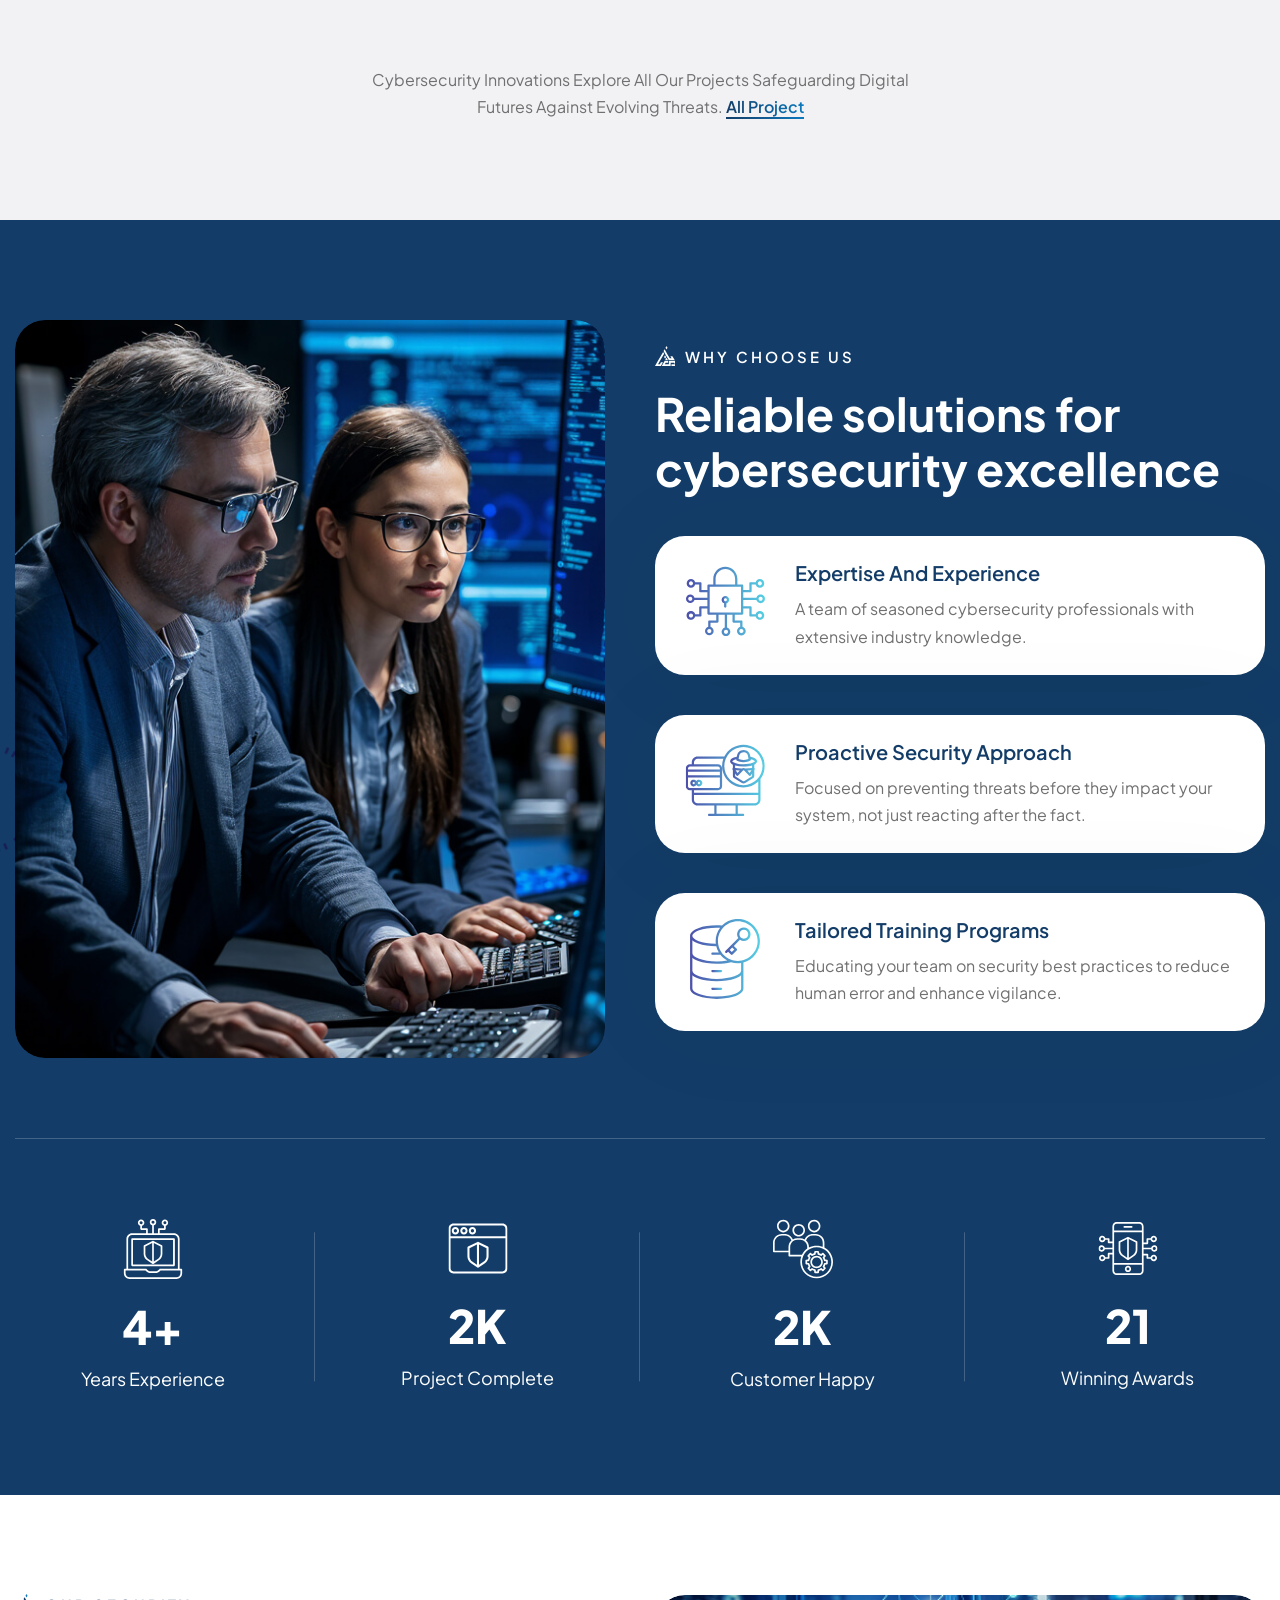
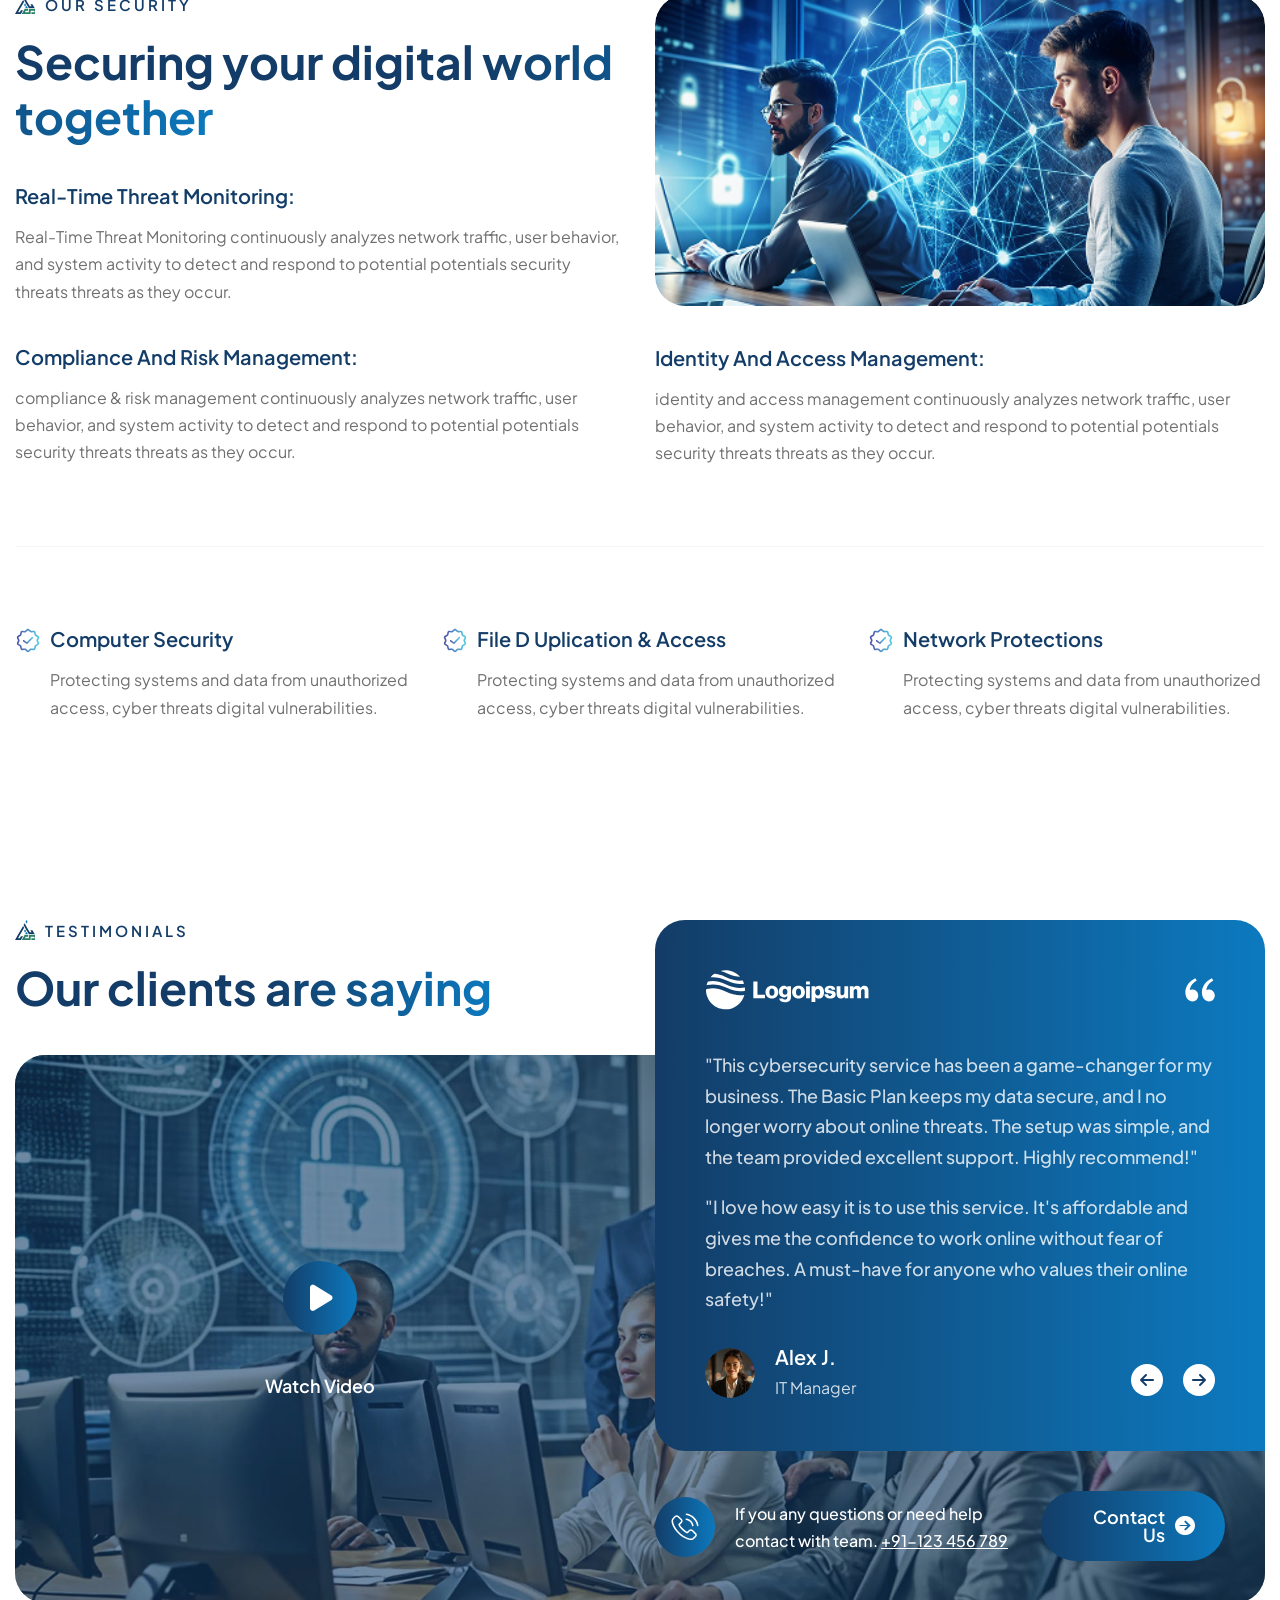
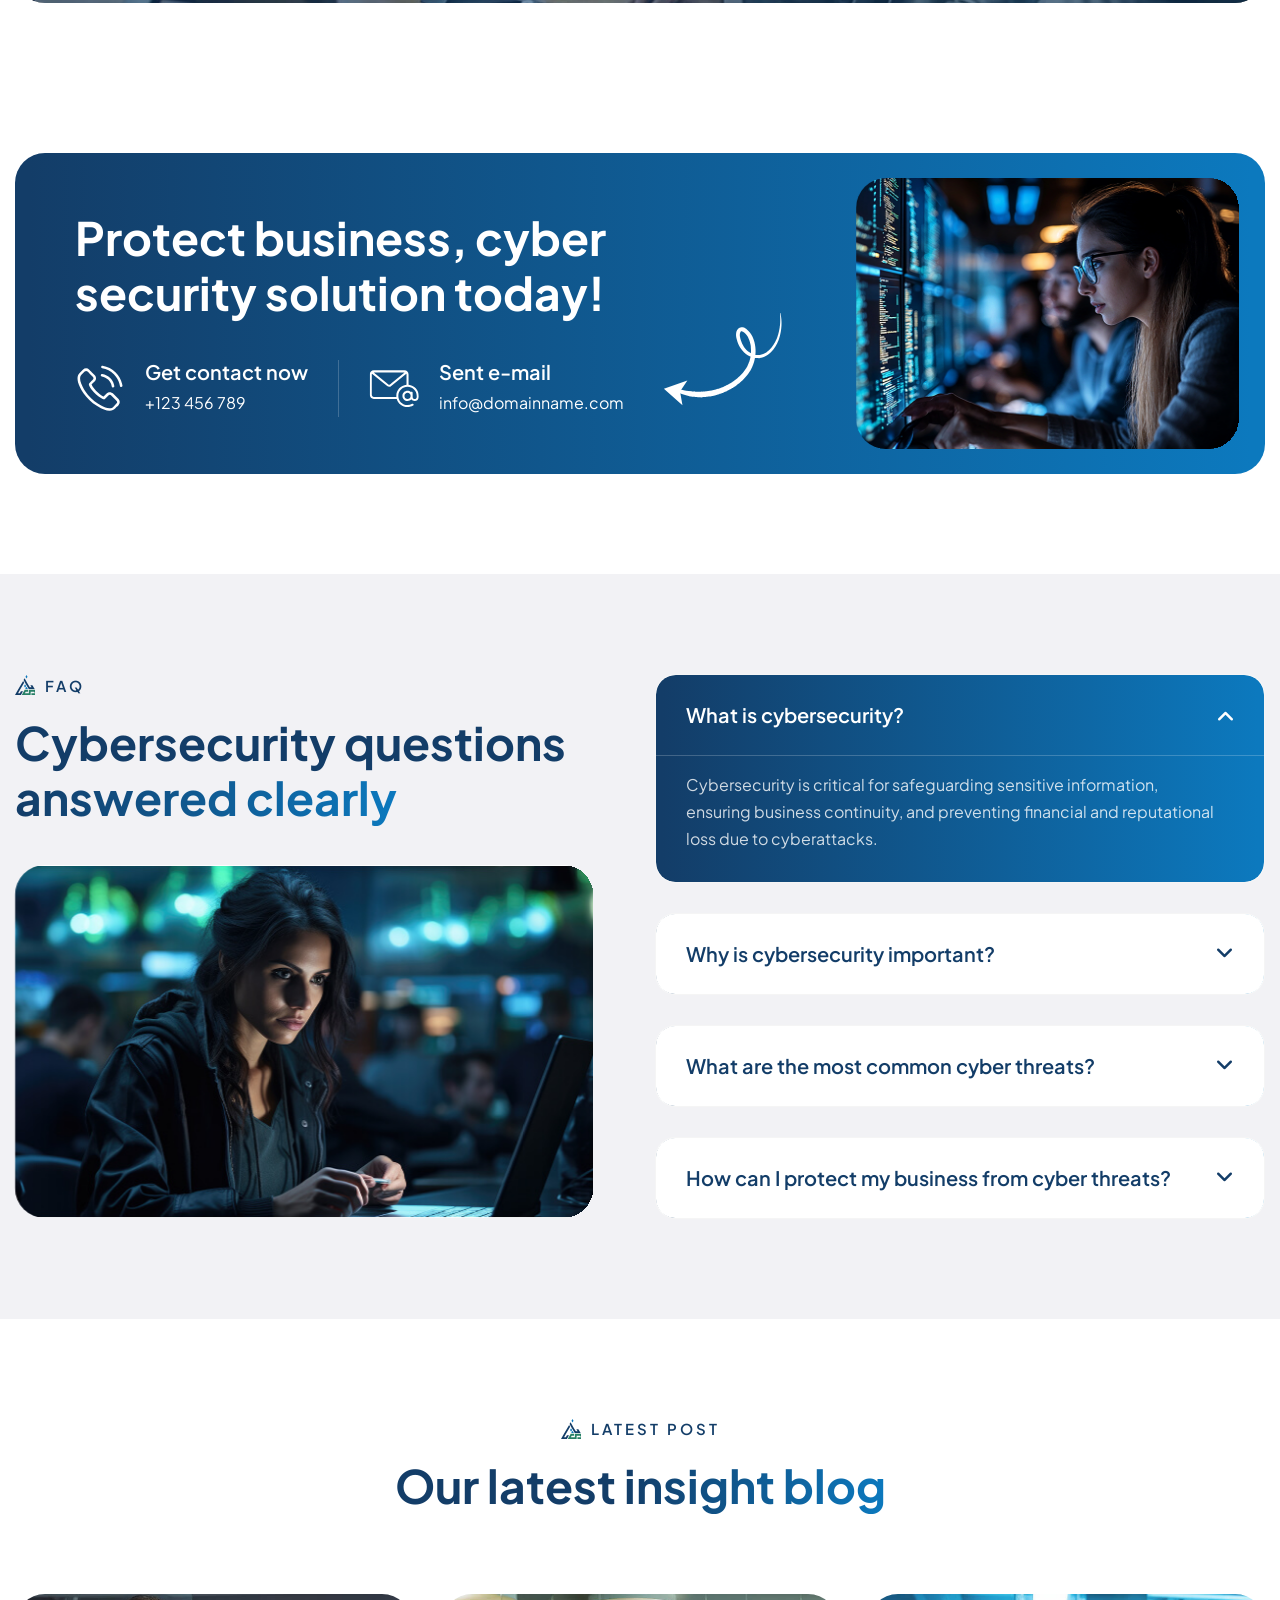
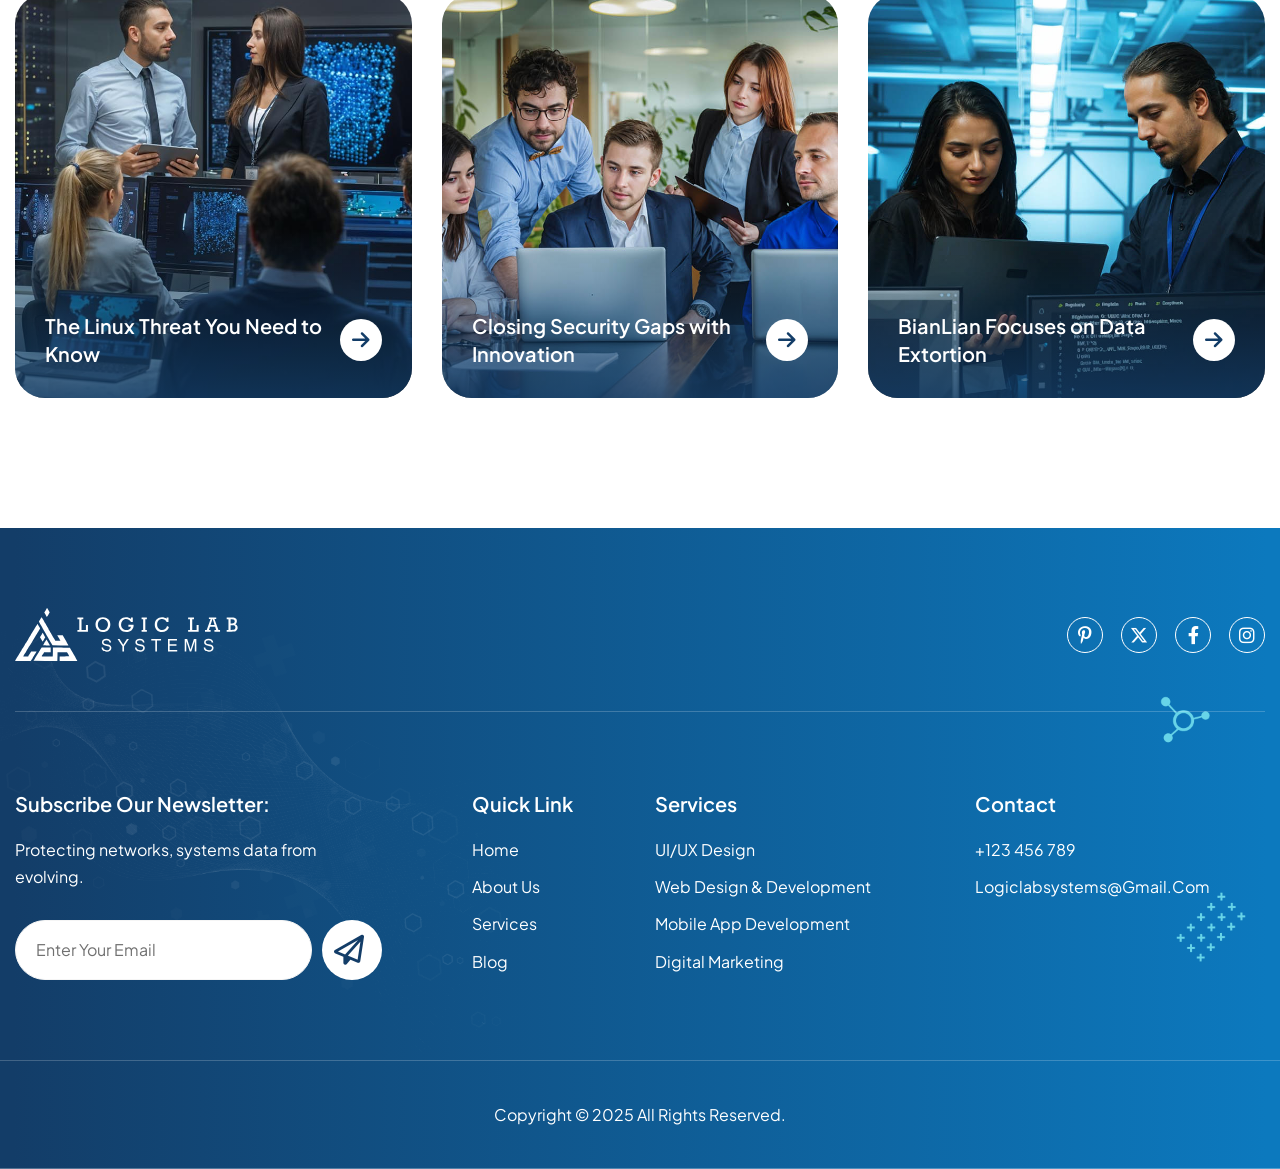
==== commit 63d8eaee: "Header & Footer Set Header & Footer Set" ====
--- a/index.html
+++ b/index.html
@@ -36,7 +36,7 @@
     <!-- Main Custom Css -->
     <link href="css/custom.css" rel="stylesheet" media="screen">
 </head>
-
+ 
 <body>
 
     <!-- Preloader Start -->
@@ -1536,6 +1536,4 @@
     <script src="../../demo.awaikenthemes.com/assets/js/theme-panel.js"></script>
 </body>
 
-<!-- Mirrored from html.awaikenthemes.com/proshield/index-slider by HTTrack Website Copier/3.x [XR&CO'2014], Wed, 09 Apr 2025 18:10:49 GMT -->
-
 </html>
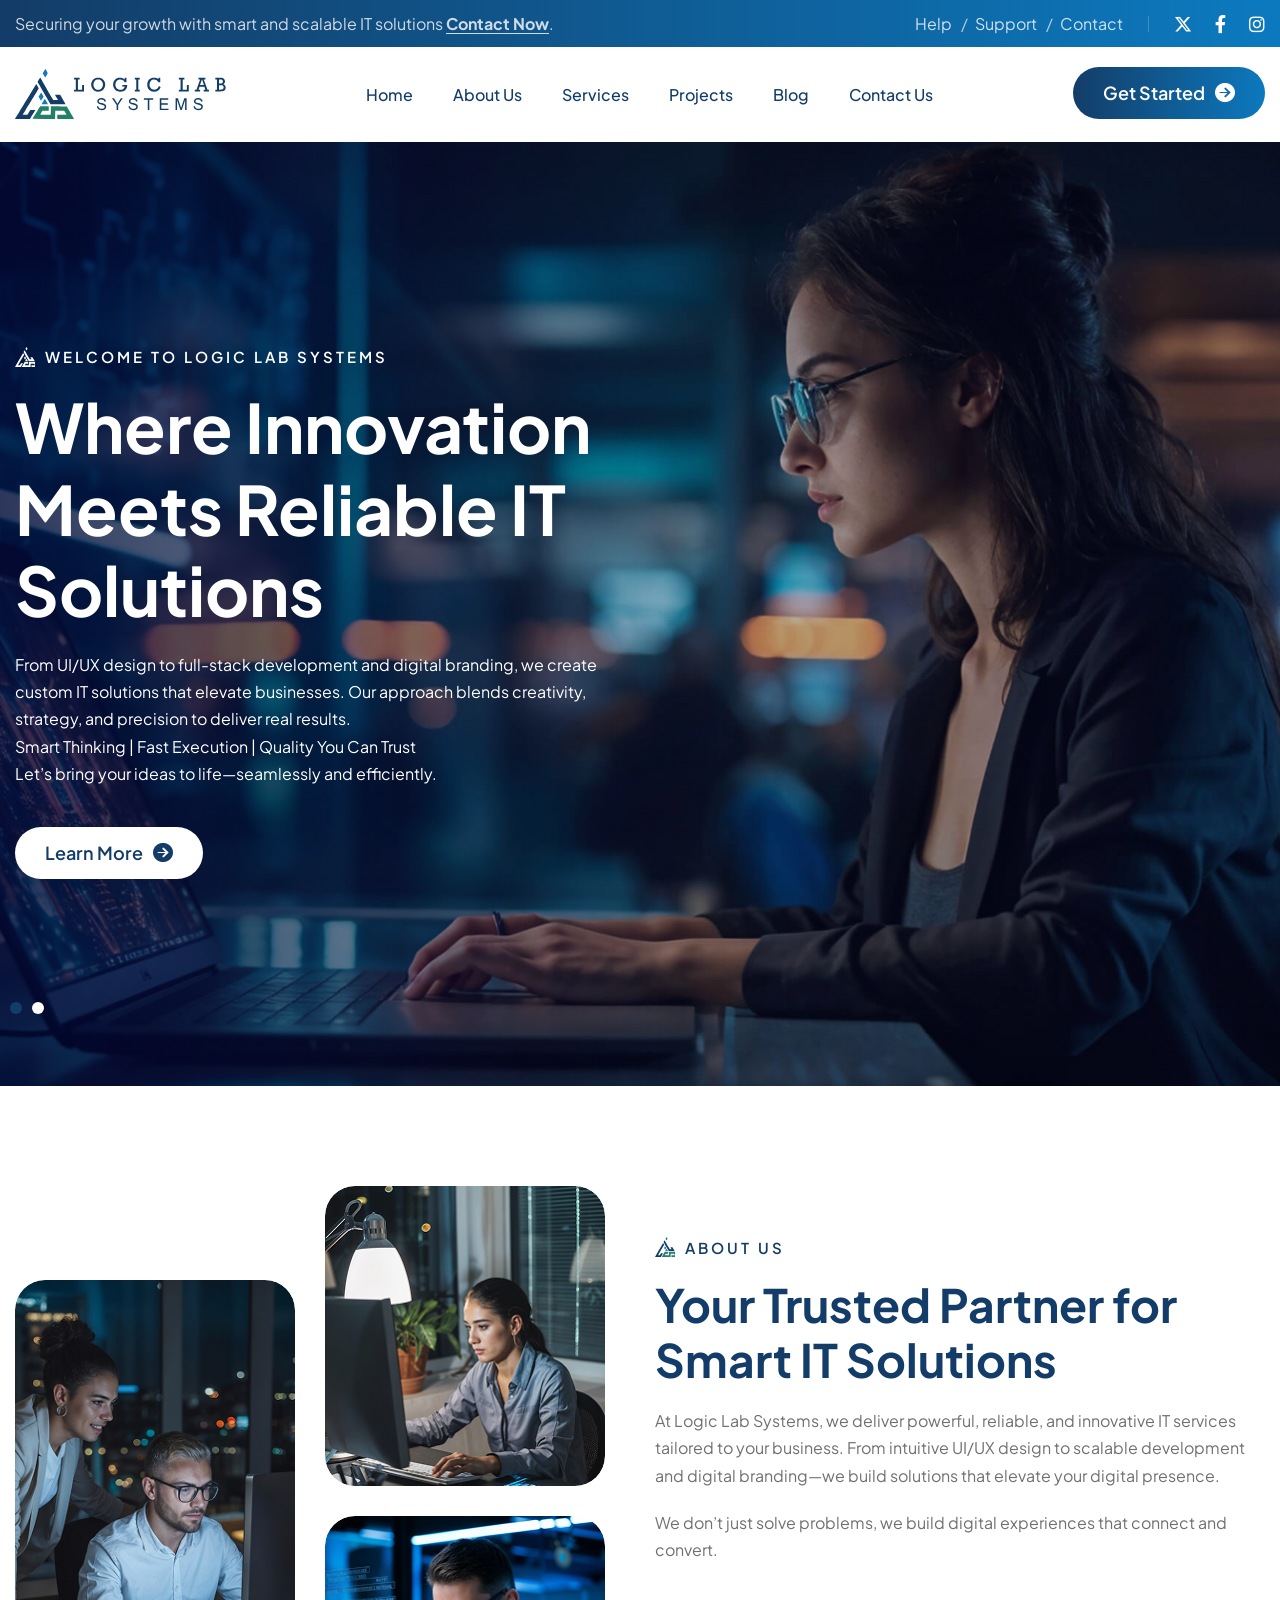
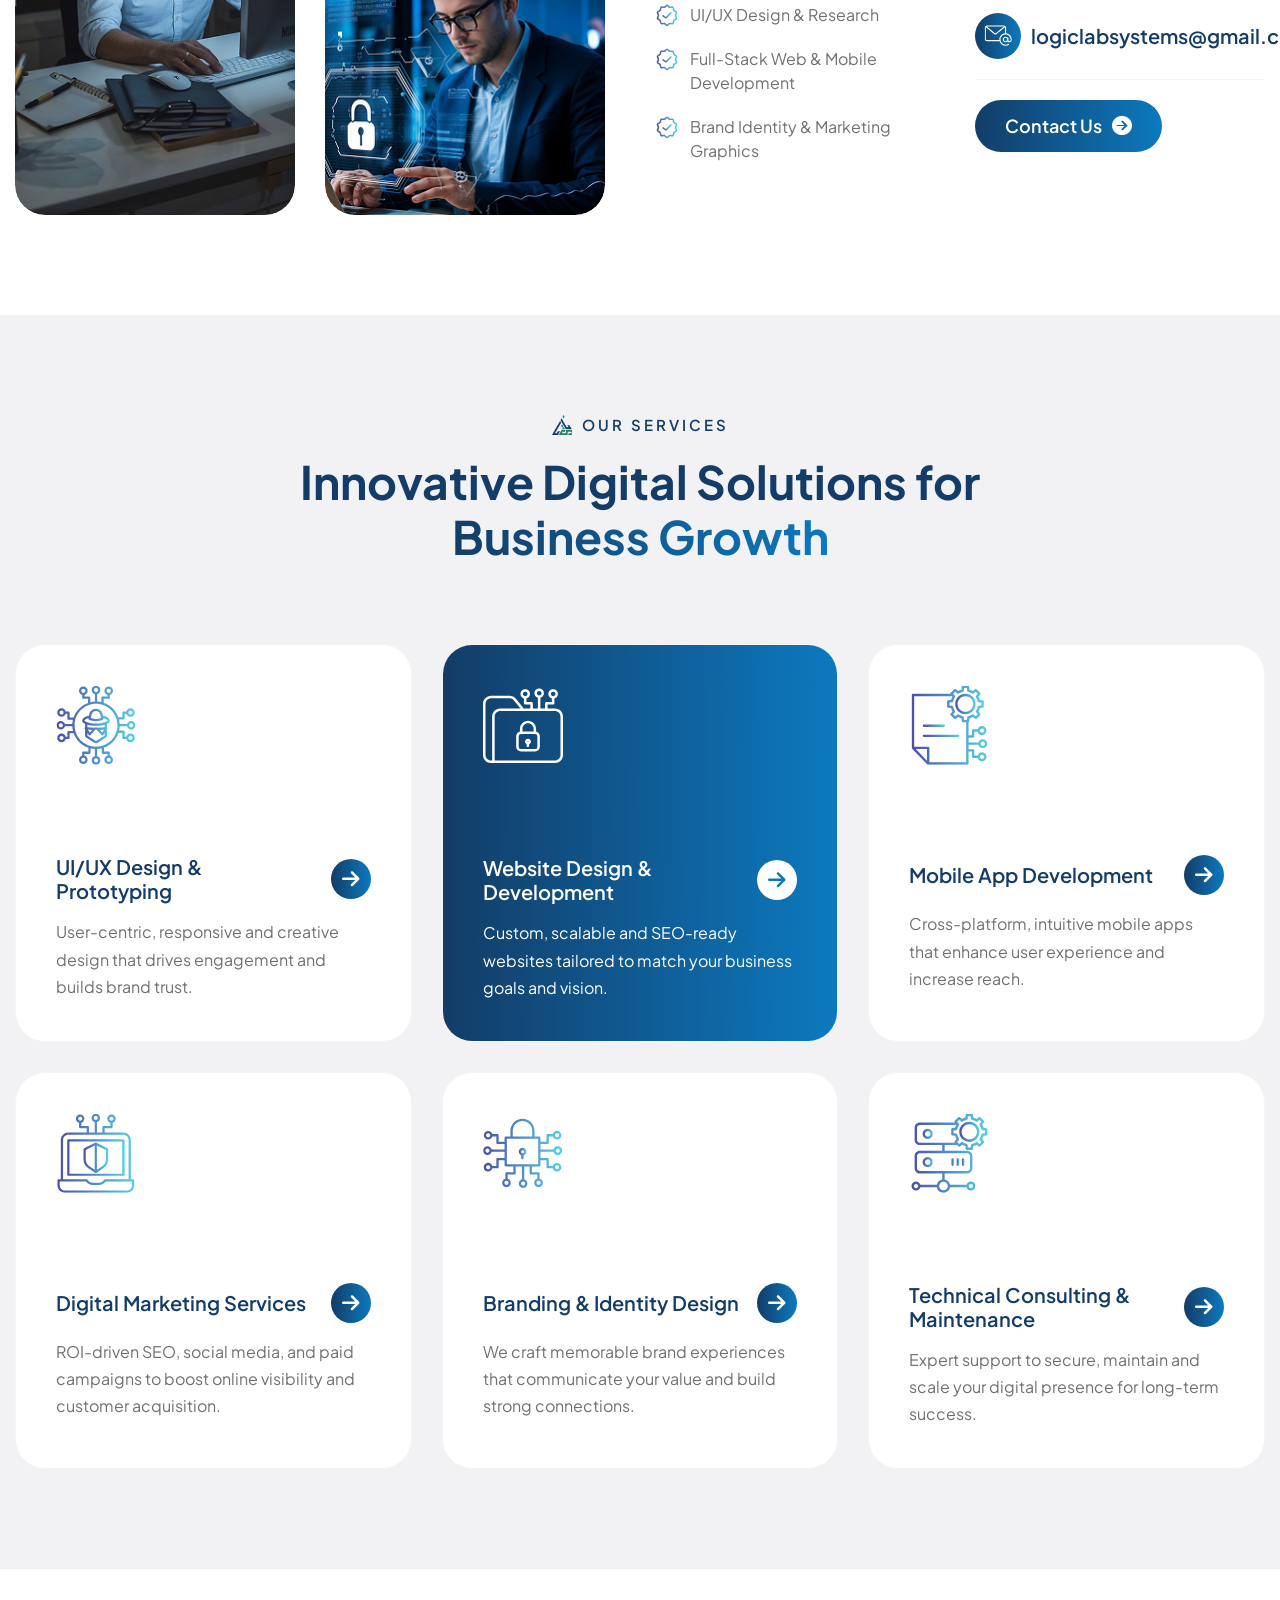
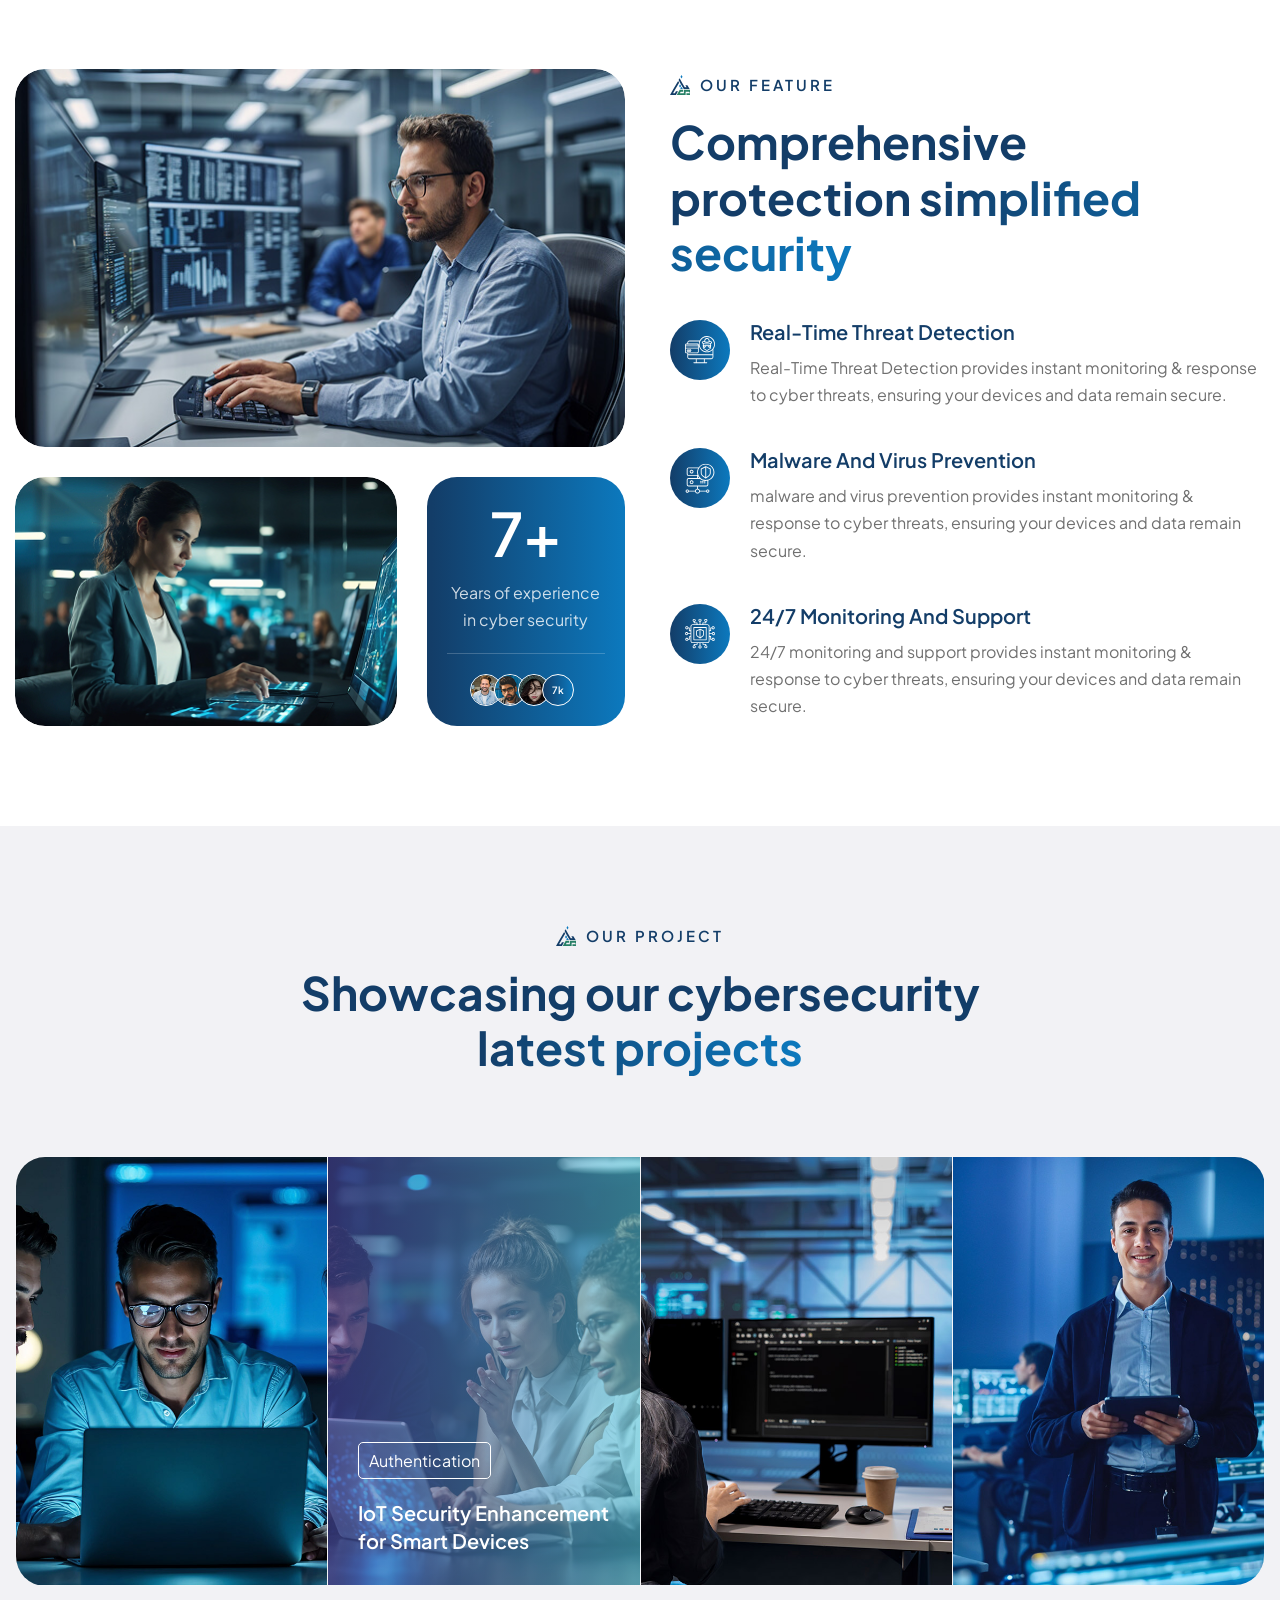
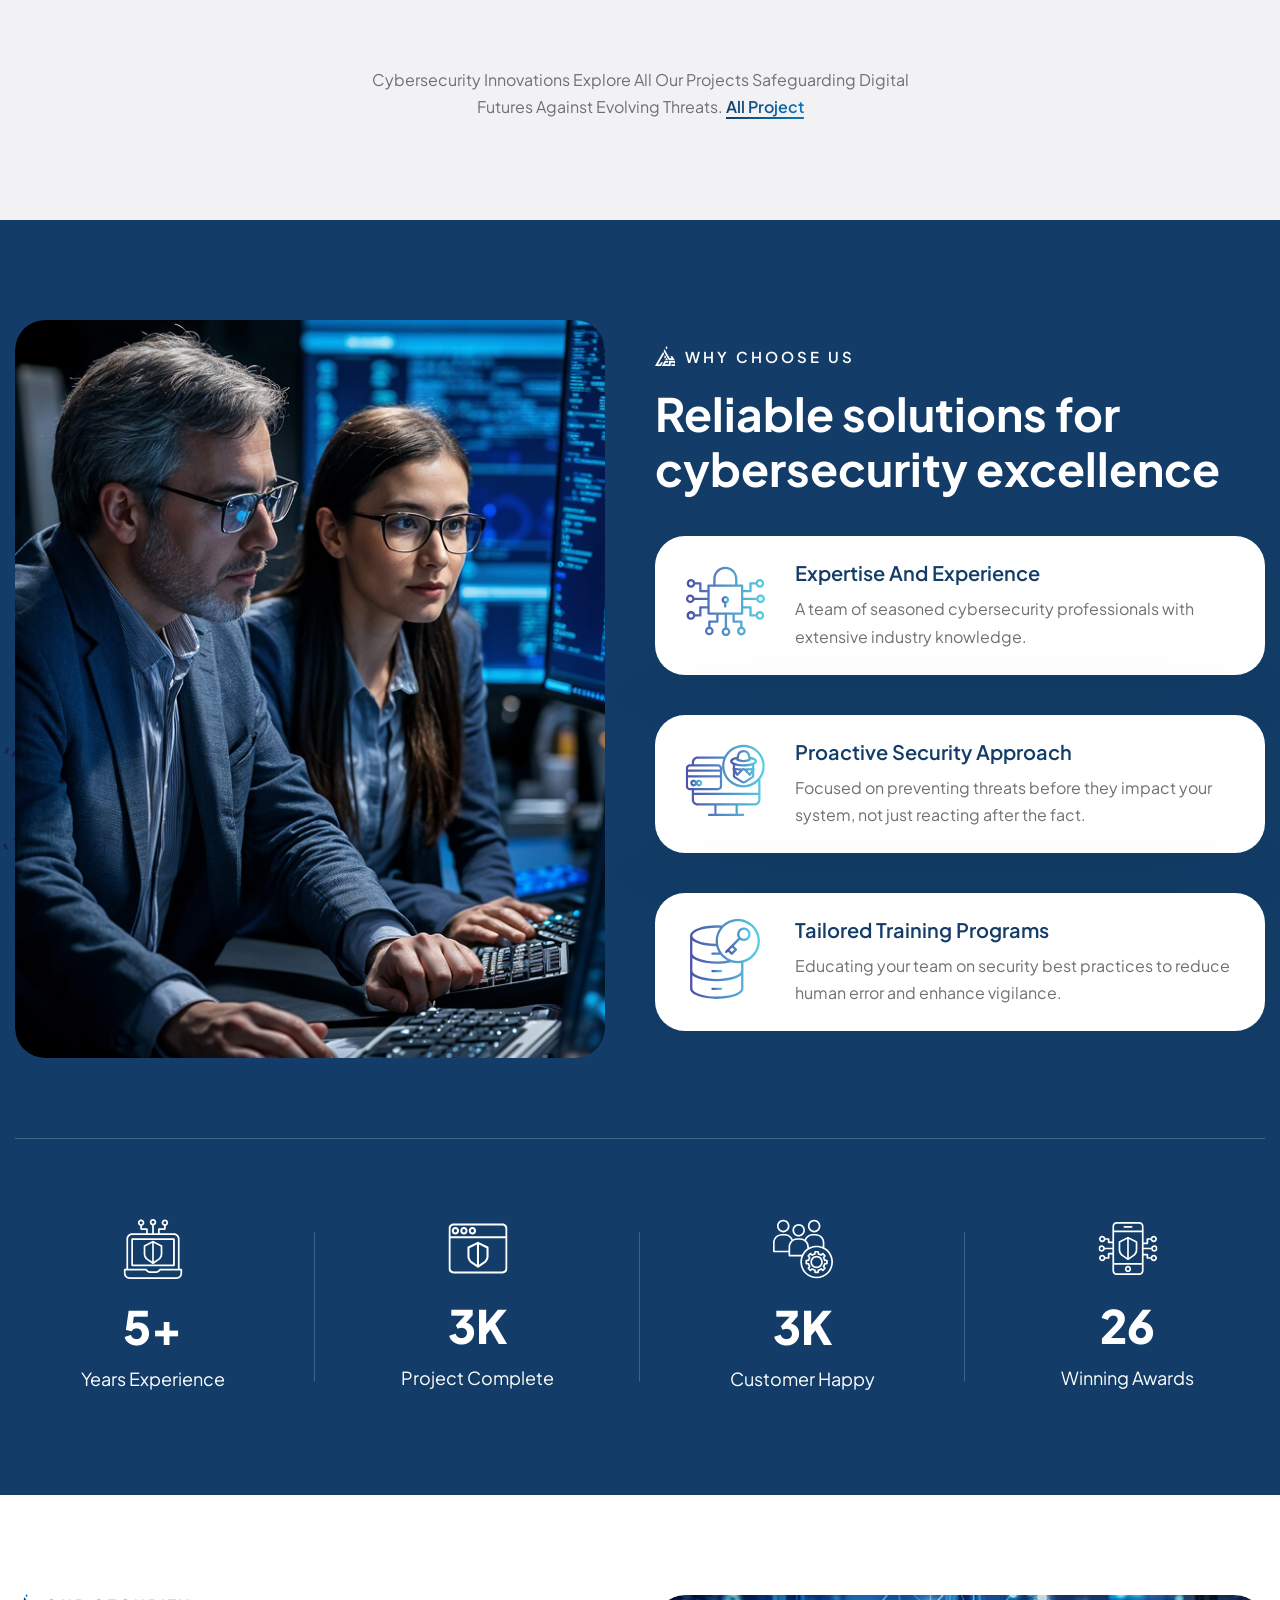
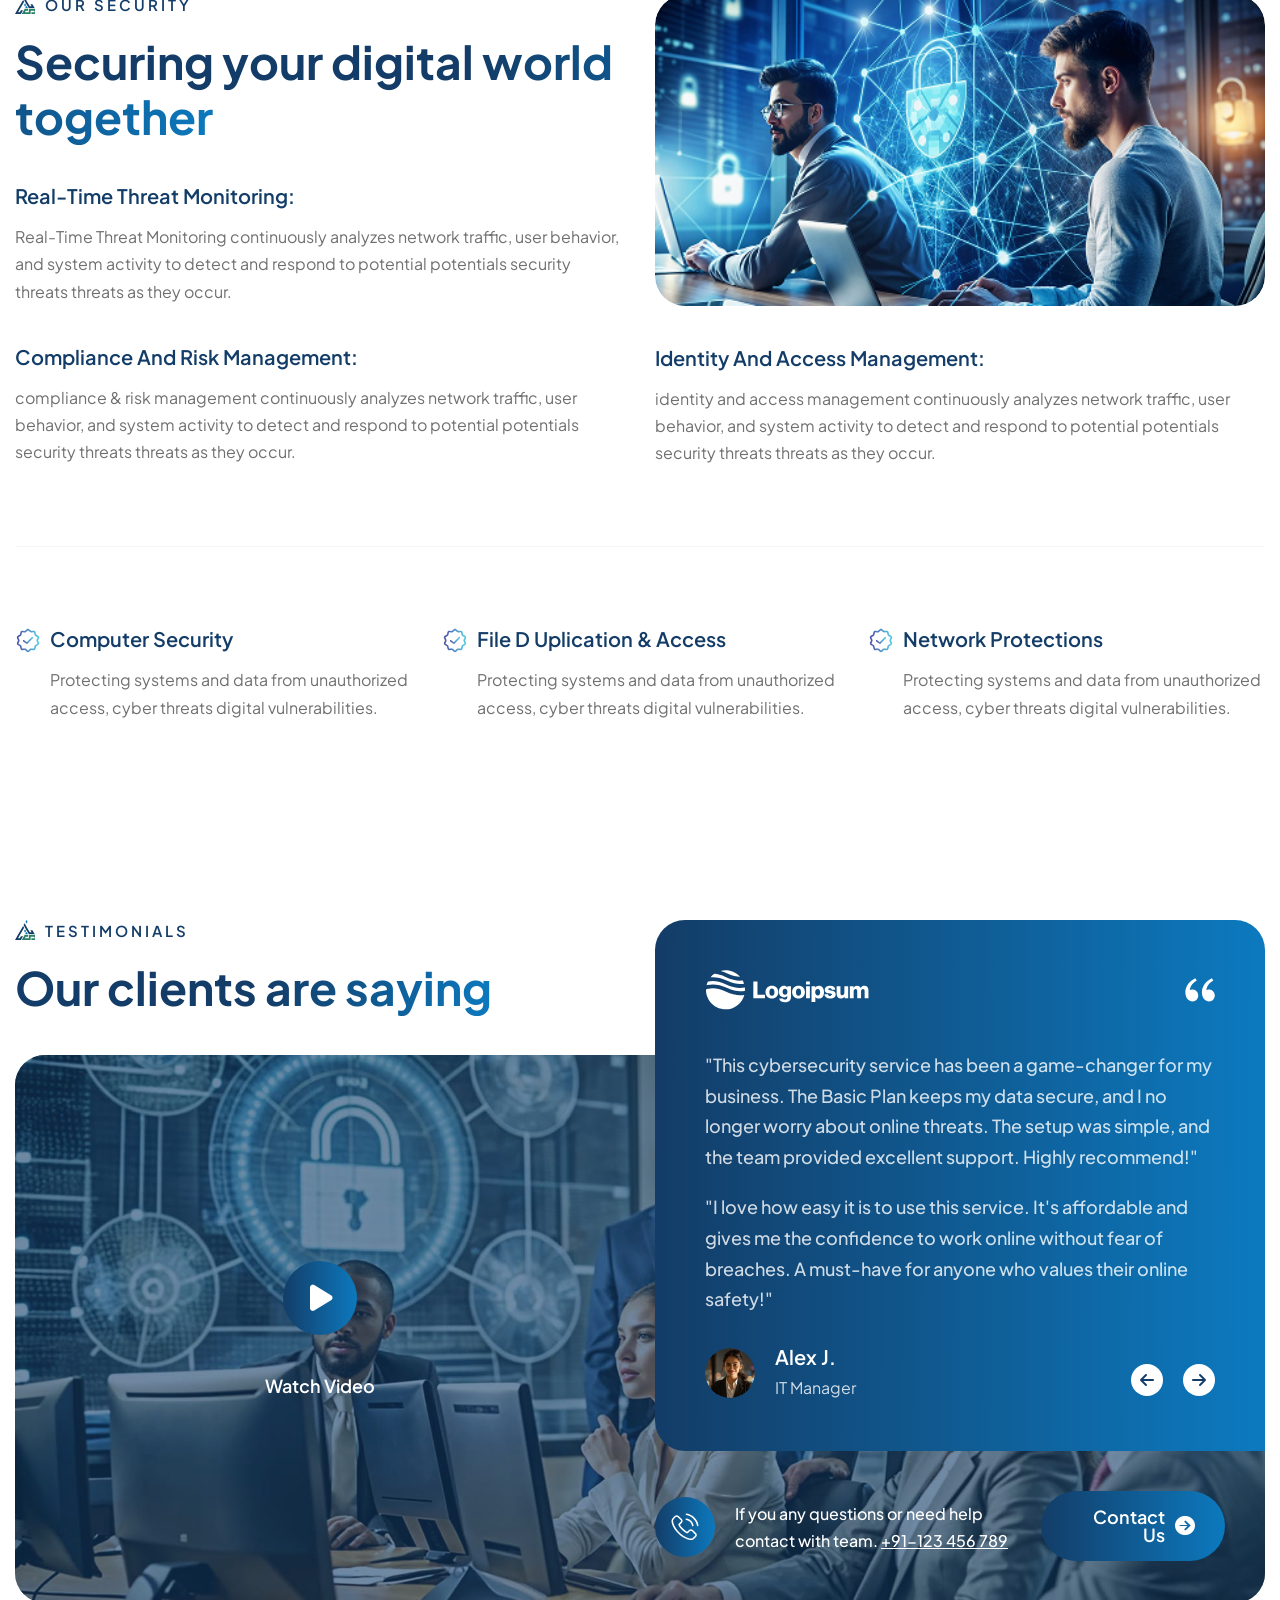
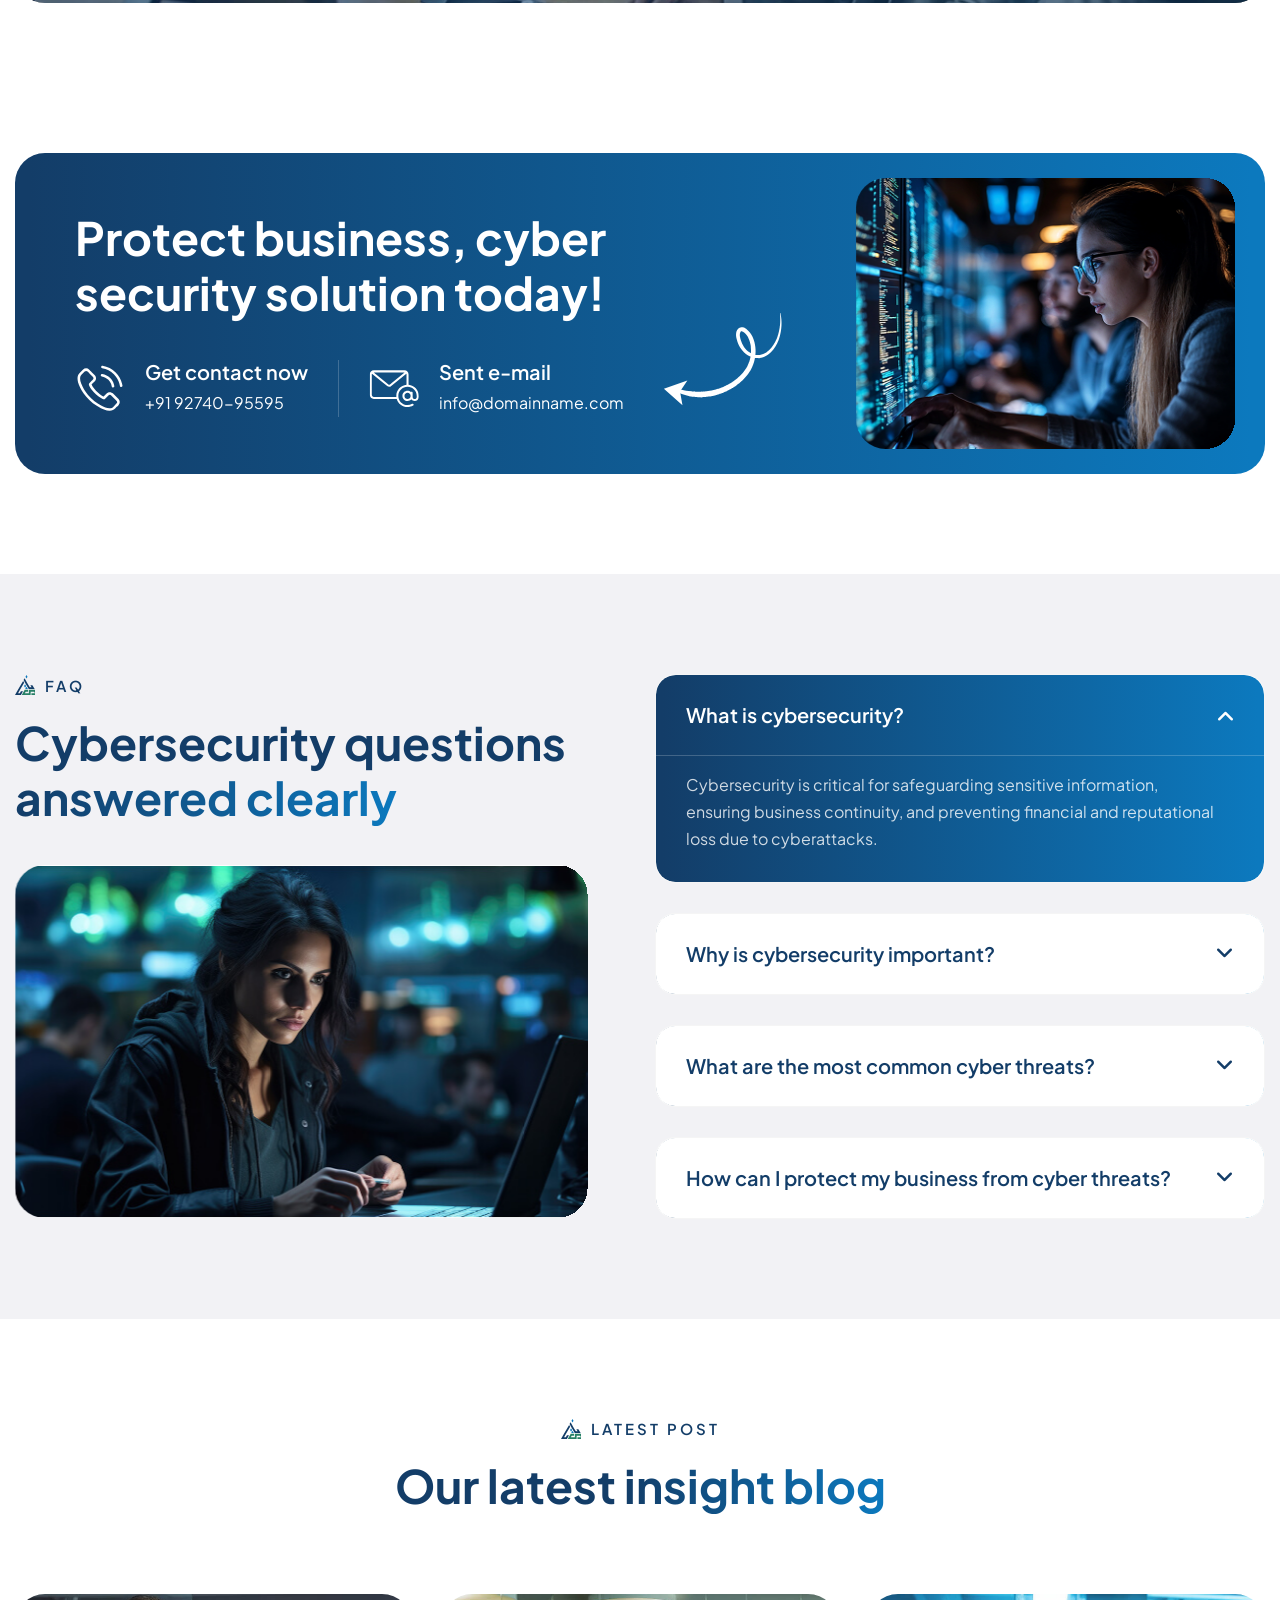
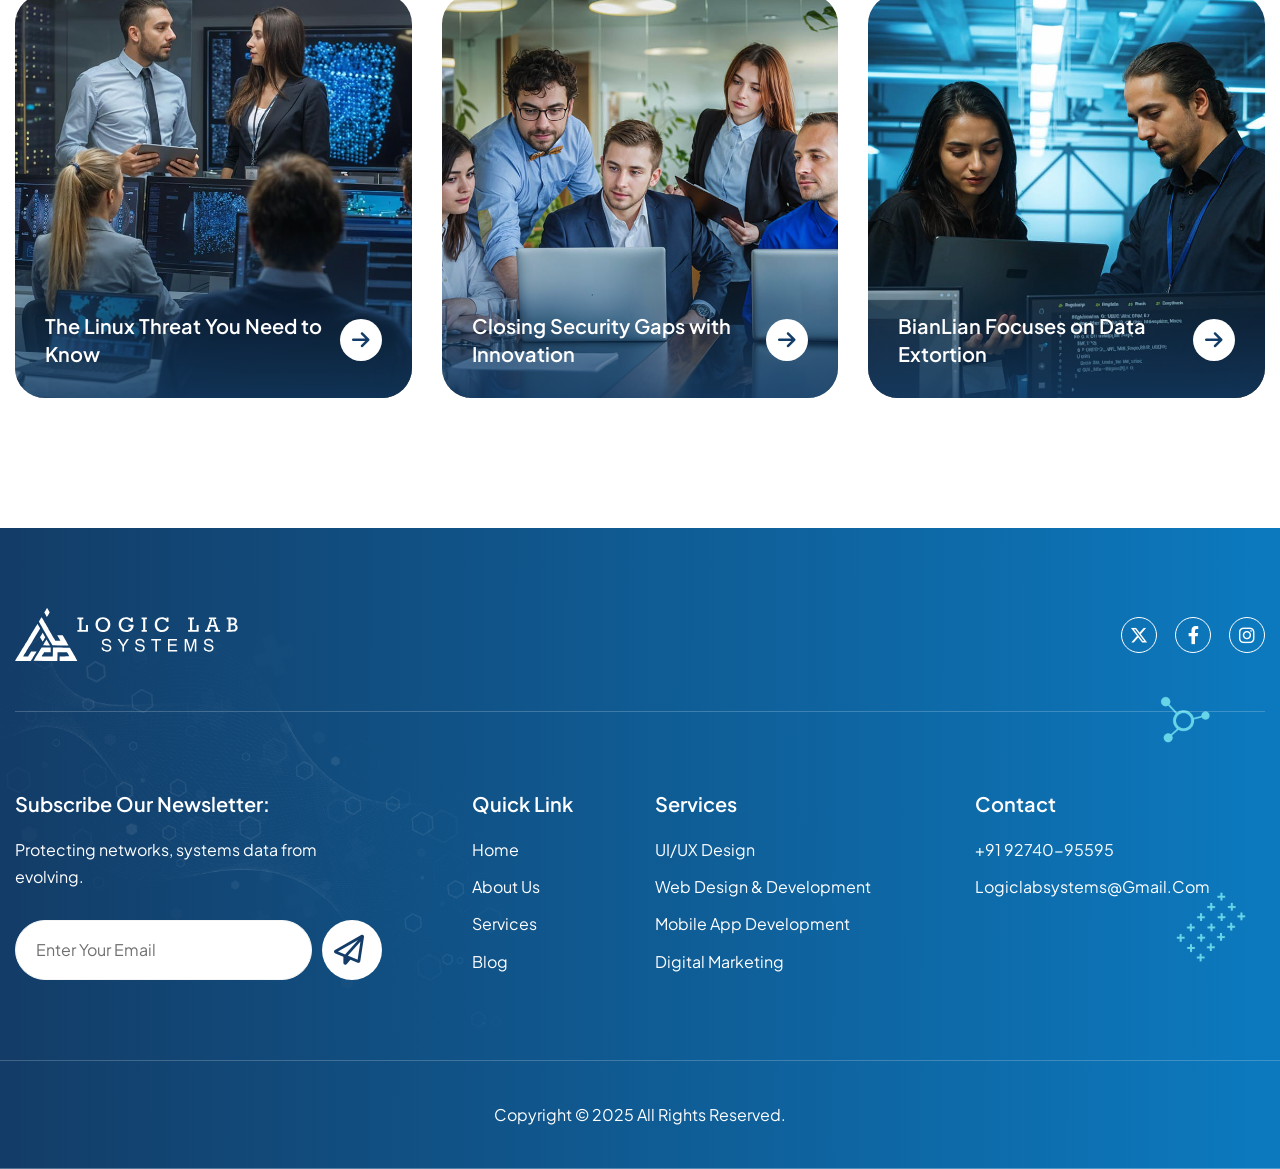
==== commit c6e8ed08: "Contact Detail changes Contact Detail changes" ====
--- a/index.html
+++ b/index.html
@@ -77,8 +77,8 @@
                             <ul>
                                 <li><a href="https://x.com/LogicLabSystems"><i class="fa-brands fa-x-twitter"></i></a>
                                 </li>
-                                <li><a href="#"><i class="fa-brands fa-facebook-f"></i></a></li>
-                                <li><a href="#"><i class="fa-brands fa-instagram"></i></a></li>
+                                <li><a href="https://www.facebook.com/profile.php?id=61574871850789"><i class="fa-brands fa-facebook-f"></i></a></li>
+                                <li><a href="https://www.instagram.com/logiclabsystems/"><i class="fa-brands fa-instagram"></i></a></li>
                             </ul>
                         </div>
                         <!-- Topbar Social Links End -->
@@ -1133,7 +1133,7 @@
                                     </div>
                                     <div class="cta-contact-content">
                                         <h3>Get contact now</h3>
-                                        <p><a href="tel:+123456789">+123 456 789</a></p>
+                                        <p><a href="tel:+91 92740-95595">+91 92740-95595</a></p>
                                     </div>
                                 </div>
                                 <!-- CTA Contact Item End -->
@@ -1413,10 +1413,10 @@
                         <!-- Footer Social Links Start -->
                         <div class="footer-social-links">
                             <ul>
-                                <li><a href="#"><i class="fa-brands fa-pinterest-p"></i></a></li>
-                                <li><a href="#"><i class="fa-brands fa-x-twitter"></i></a></li>
-                                <li><a href="#"><i class="fa-brands fa-facebook-f"></i></a></li>
-                                <li><a href="#"><i class="fa-brands fa-instagram"></i></a></li>
+                                
+                                <li><a href="https://x.com/LogicLabSystems"><i class="fa-brands fa-x-twitter"></i></a></li>
+                                <li><a href="https://www.facebook.com/profile.php?id=61574871850789"><i class="fa-brands fa-facebook-f"></i></a></li>
+                                <li><a href="https://www.instagram.com/logiclabsystems/"><i class="fa-brands fa-instagram"></i></a></li>
                             </ul>
                         </div>
                         <!-- Footer Social Links End -->
@@ -1446,7 +1446,7 @@
                     <div class="footer-links footer-quick-links">
                         <h3>Quick link</h3>
                         <ul>
-                            <li><a href="index-2">home</a></li>
+                            <li><a href="/">home</a></li>
                             <li><a href="about">about us</a></li>
                             <li><a href="services">services</a></li>
                             <li><a href="blog-single">blog</a></li>
@@ -1474,7 +1474,7 @@
                     <div class="footer-links">
                         <h3>Contact</h3>
                         <ul>
-                            <li><a href="tel:+123456789">+123 456 789</a></li>
+                            <li><a href="tel:+91 92740-95595">+91 92740-95595</a></li>
                             <li><a href="mailto:logiclabsystems@gmail.com">logiclabsystems@gmail.com</a></li>
                             <!-- <li>123 High Street LN1 1AB United Kingdom</li> -->
                         </ul>
